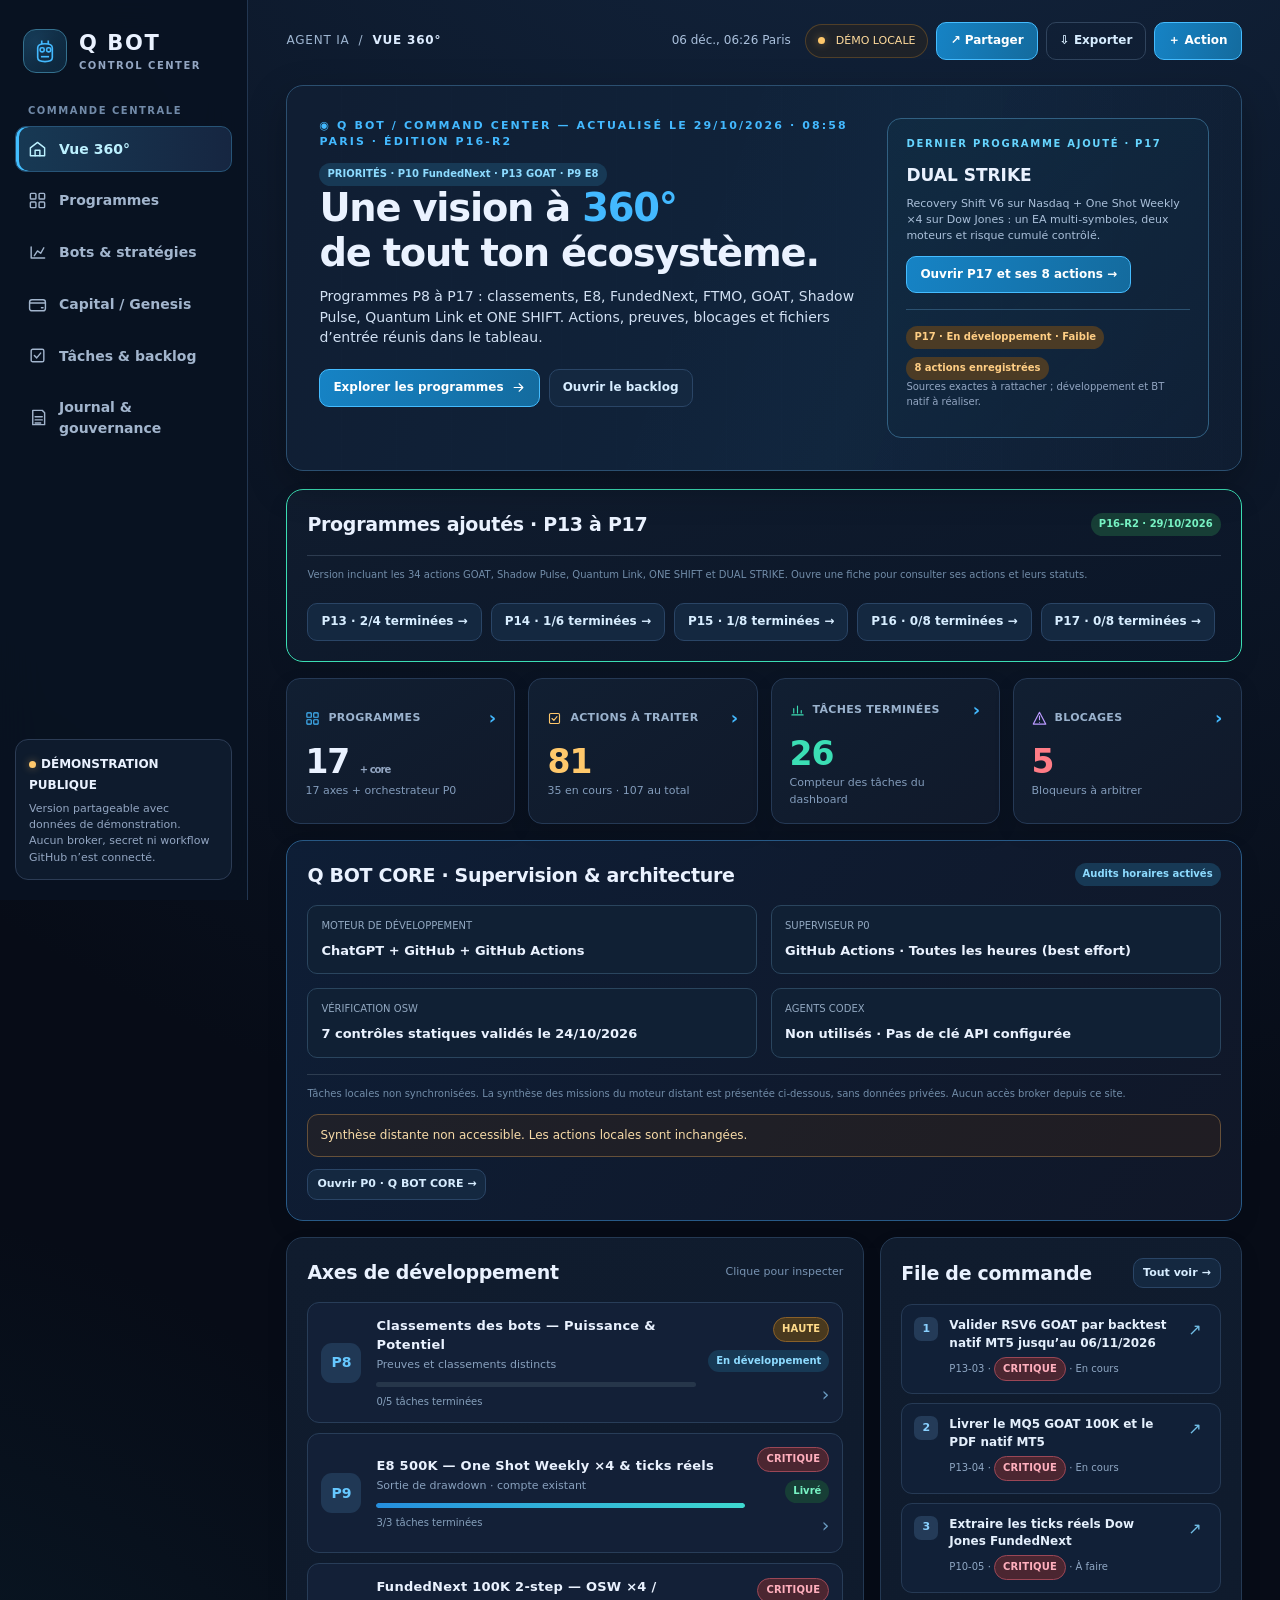
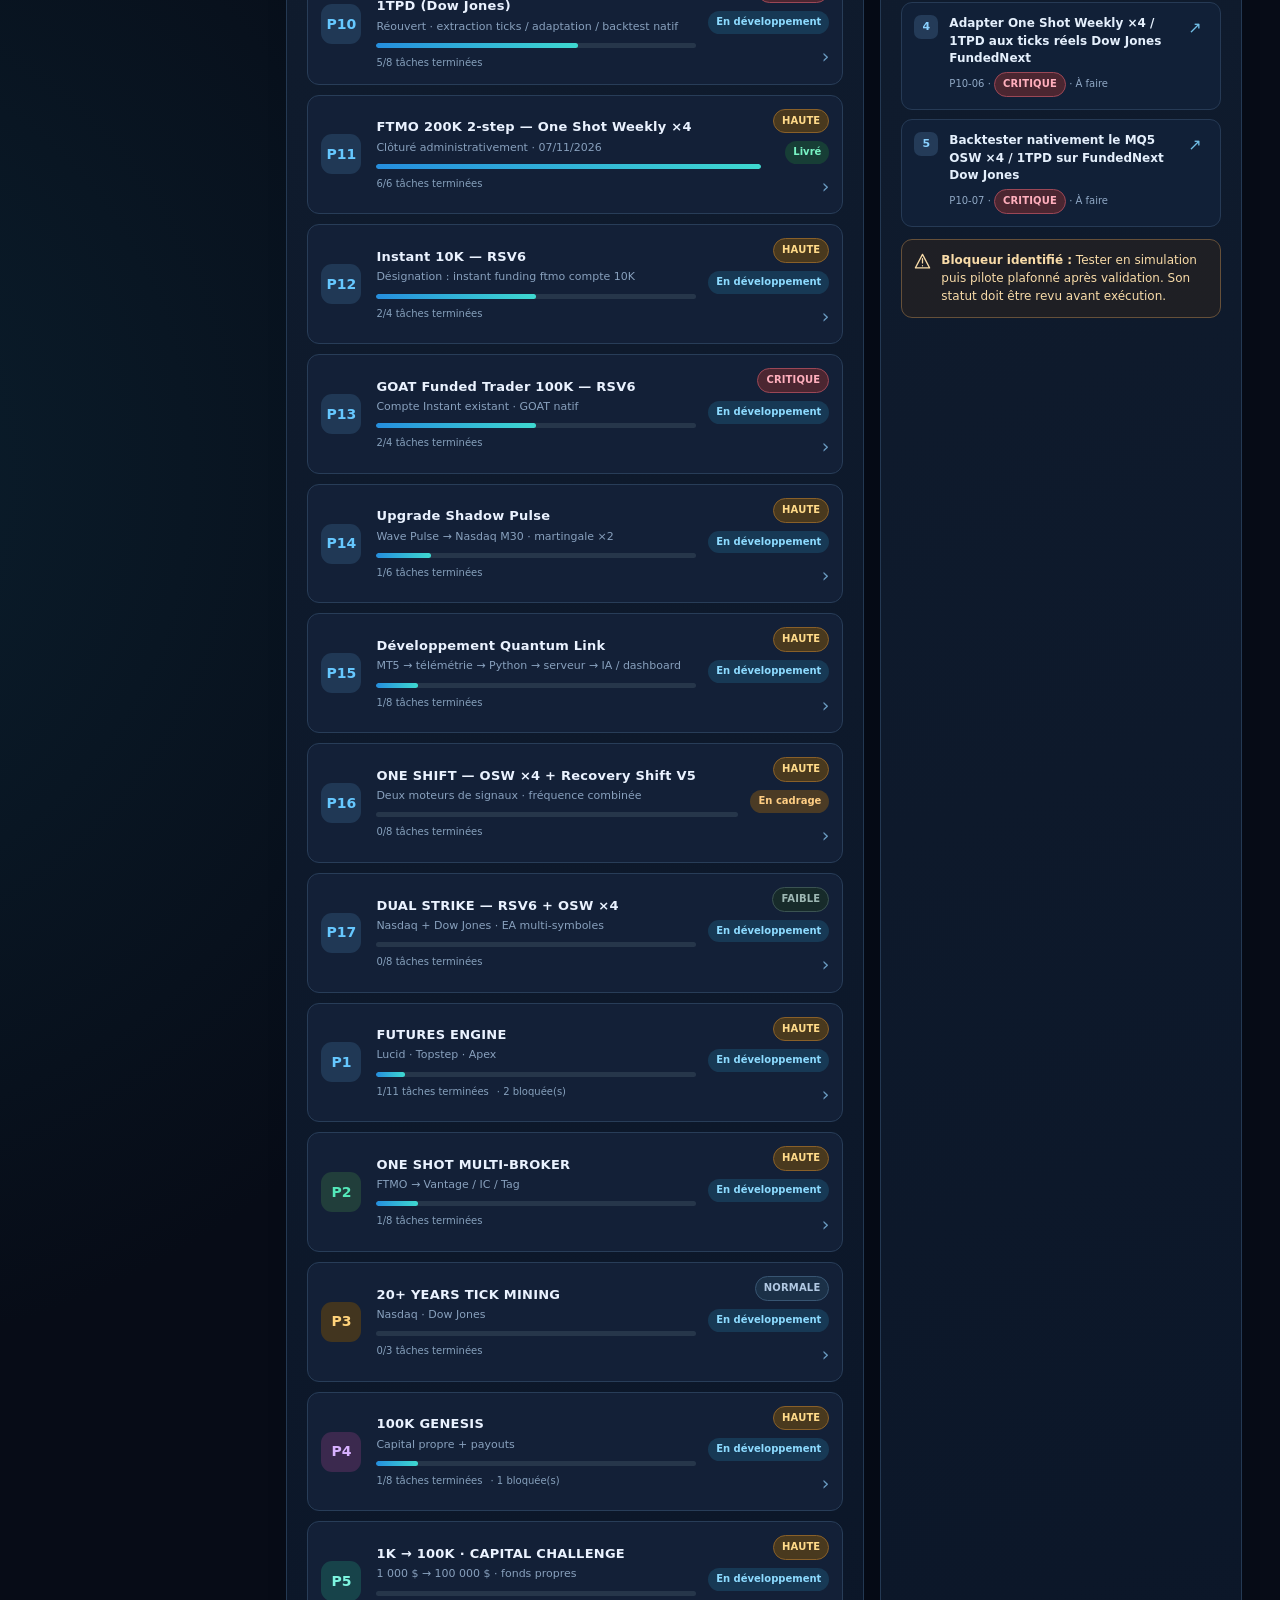
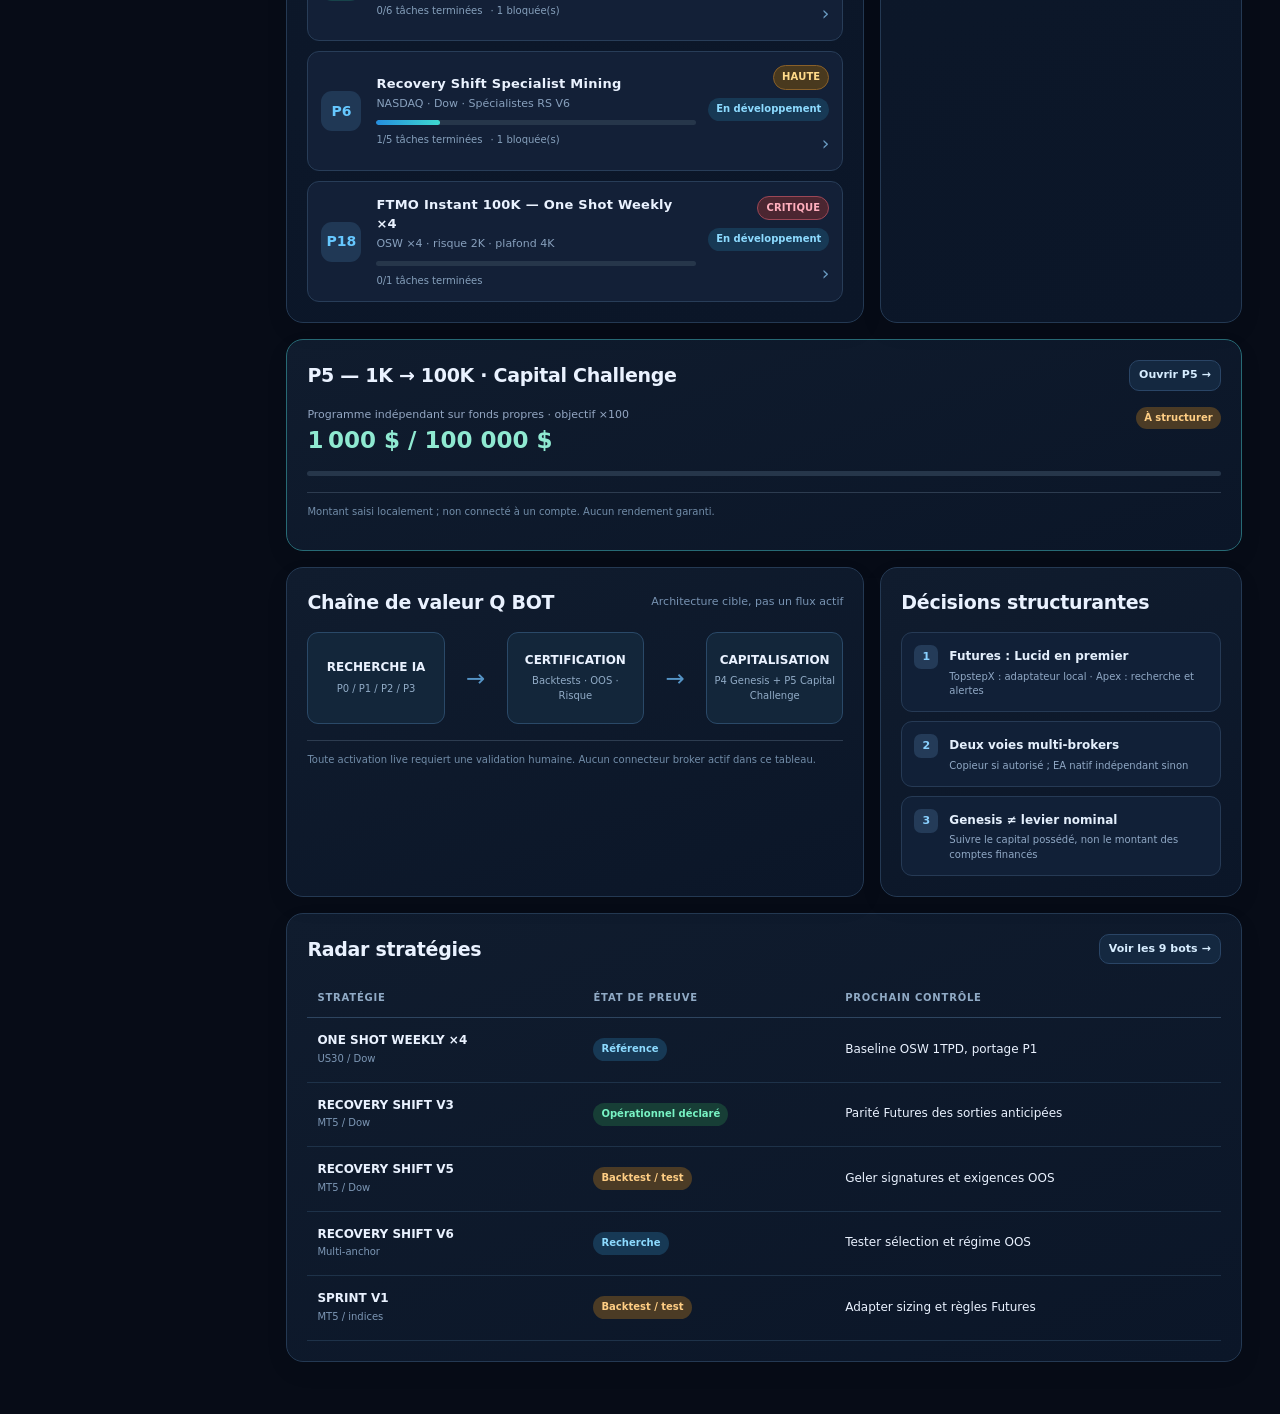
==== qbot-control-center/index.html @ 91c5a3f4 "Q BOT P13: close 01/02, set native GOAT backtest through 2026-11-06, mark delivery in progress" ====
<!doctype html>
<html lang="fr">
<head>
<meta charset="utf-8">
<meta name="viewport" content="width=device-width,initial-scale=1,viewport-fit=cover">
<meta name="color-scheme" content="dark">
<meta name="theme-color" content="#070d1a">
<title>Q BOT — Control Center | P0–P6 / P8–P17</title>
<meta name="description" content="Q BOT Control Center — dashboard de pilotage des programmes de recherche en trading algorithmique. Version partageable de démonstration.">
<meta name="robots" content="noindex, nofollow">
<link rel="manifest" href="./manifest.webmanifest">
<link rel="icon" type="image/png" sizes="192x192" href="./icon-192.png">
<link rel="apple-touch-icon" href="./icon-192.png">
<style>
:root{--bg:#070c17;--bg2:#0b1323;--panel:#0e182a;--panel2:#111e33;--border:#23344e;--text:#eaf2ff;--muted:#93a6c2;--blue:#43b9ff;--teal:#3bdeb4;--gold:#ffc86b;--purple:#ba9aff;--red:#ff7c86;--radius:17px;--shadow:0 14px 38px #0004}
*{box-sizing:border-box}html{scroll-behavior:smooth}body{margin:0;color:var(--text);font-family:Inter,ui-sans-serif,system-ui,-apple-system,Segoe UI,Roboto,Arial,sans-serif;background:radial-gradient(circle at 70% -10%,#142843 0%,transparent 32%),radial-gradient(circle at -20% 45%,#0b202f 0%,transparent 30%),var(--bg);font-size:14px;line-height:1.48;min-height:100vh}
button,input,select,textarea{font:inherit}button{cursor:pointer}button:disabled{opacity:.5;cursor:not-allowed}a{color:#87d5ff;text-decoration:none}a:hover{text-decoration:underline}input,select,textarea{outline:none;max-width:100%}input:focus,select:focus,textarea:focus,button:focus-visible{outline:2px solid var(--blue);outline-offset:2px}
.shell{display:flex;min-height:100vh}.sidebar{width:248px;position:sticky;top:0;height:100vh;flex-shrink:0;background:#091322ee;border-right:1px solid #223651;padding:24px 15px 20px;display:flex;flex-direction:column;gap:26px;z-index:30;backdrop-filter:blur(20px)}.brand{display:flex;gap:12px;align-items:center;padding:4px 8px}.brandmark{width:44px;height:44px;border:1px solid #34718f;background:radial-gradient(circle at 30% 30%,#173a55,#0b1c2e);border-radius:13px;display:grid;place-items:center;color:var(--blue);box-shadow:inset 0 0 18px #229fe51b}.brandmark svg{width:26px;height:26px}.brandtitle{font-weight:900;font-size:21px;letter-spacing:1.6px}.brandsub{color:var(--muted);font-size:10px;letter-spacing:1.5px;font-weight:750}.sidecaption{font-size:10px;font-weight:800;letter-spacing:1.5px;color:#728ba9;margin:0 13px 7px}.side-nav{display:grid;gap:5px}.navitem{width:100%;display:flex;align-items:center;gap:12px;background:transparent;border:1px solid transparent;color:#a2b5cd;text-align:left;padding:12px;border-radius:11px;font-weight:650}.navitem:hover{background:#162640;color:#e1f3ff}.navitem.active{background:linear-gradient(90deg,#173954,#162641);color:#bcf1ff;border-color:#275477;box-shadow:inset 3px 0 0 #42beff}.navitem svg{width:19px;height:19px;stroke-width:1.8;flex-shrink:0}.side-bottom{margin-top:auto;border:1px solid #2c3c55;background:#0e1b2d;padding:13px;border-radius:13px}.side-bottom strong{font-size:12px}.side-bottom p{color:var(--muted);font-size:11px;margin:6px 0 0}.live-dot{width:7px;height:7px;display:inline-block;border-radius:50%;background:var(--gold);box-shadow:0 0 9px #ffc86b70;margin-right:5px}
.main{min-width:0;flex:1;max-width:1820px;margin:auto;padding:22px clamp(18px,3vw,48px) 52px}.topbar{display:flex;justify-content:space-between;align-items:center;gap:14px;margin-bottom:25px}.breadcrumb{display:flex;align-items:center;gap:9px;color:#9eb5d0;font-size:12px;letter-spacing:.8px;text-transform:uppercase}.breadcrumb strong{color:#ddecff}.header-actions{display:flex;align-items:center;gap:8px;flex-wrap:wrap;justify-content:flex-end}.statusbar{font-size:11px;color:#ffdb9c;display:flex;gap:6px;align-items:center;padding:8px 12px;background:#3427196b;border:1px solid #7d5a2888;border-radius:999px}.clock{font-variant-numeric:tabular-nums;color:#aac0dc;font-size:12px;margin-right:6px}.btn{border:1px solid #2a4566;background:#142840;color:#d7edff;border-radius:10px;padding:9px 13px;display:inline-flex;align-items:center;justify-content:center;gap:7px;font-weight:750;font-size:12px;transition:background .2s,border .2s}.btn:hover{background:#203957;border-color:#4389ba}.btn.primary{background:linear-gradient(105deg,#1683c5,#146b9e);color:white;border-color:#45bcff}.btn.primary:hover{filter:brightness(1.14)}.btn.ghost{background:transparent;border-color:#30445d}.btn.danger{color:#ffc5ca;border-color:#743947;background:#43212a}.btn.sm{padding:6px 9px;font-size:11px}.btn svg{width:15px;height:15px}.iconbutton{width:37px;height:37px;border:1px solid #314660;background:#15263d;color:#c6e9ff;border-radius:10px;display:grid;place-items:center}.iconbutton svg{width:18px;height:18px}
h1,h2,h3,h4,p{margin-top:0}h1{font-size:clamp(25px,3vw,39px);line-height:1.17;letter-spacing:-1.2px;margin:0 0 10px}h2{font-size:19px;margin-bottom:16px;letter-spacing:-.3px}h3{font-size:15px;margin-bottom:7px}p{color:#aac0da}.eyebrow{font-size:11px;font-weight:850;letter-spacing:2.1px;color:var(--blue);margin-bottom:12px;text-transform:uppercase}.headline-sub{color:#b4c6dd;font-size:14px;max-width:750px}.muted{color:var(--muted)}.small{font-size:11px}.tiny{font-size:10px}.accent{color:var(--blue)}.success{color:var(--teal)}.warning{color:var(--gold)}.dangertext{color:var(--red)}.purple{color:var(--purple)}.mono{font-family:ui-monospace,SFMono-Regular,Menlo,monospace;font-variant-numeric:tabular-nums}
.hero{position:relative;overflow:hidden;border:1px solid #2b4f70;border-radius:var(--radius);background:linear-gradient(110deg,#101e33 5%,#10243c 62%,#0c182a 100%);padding:clamp(20px,3vw,32px);display:grid;grid-template-columns:1.45fr .85fr;gap:20px;box-shadow:var(--shadow);margin-bottom:18px}.hero:after{content:"";position:absolute;inset:0;pointer-events:none;background:linear-gradient(110deg,transparent 40%,#60baff08),repeating-linear-gradient(90deg,transparent 0,transparent 54px,#5589b705 55px)}.hero>*{position:relative;z-index:1}.hero h1 em{font-style:normal;color:var(--blue)}.hero .mainphrase{max-width:550px;color:#d1e0f3}.hero-actions{display:flex;gap:9px;flex-wrap:wrap;margin-top:21px}.hero-right{border:1px solid #316082;background:linear-gradient(140deg,#102d44aa,#10223999);border-radius:14px;padding:18px;display:flex;flex-direction:column;justify-content:space-between}.hero-right .mission-label{font-size:10px;font-weight:850;color:#66d5ff;letter-spacing:1.7px}.hero-right h3{font-size:17px;margin:11px 0 8px}.mission-meta{display:flex;gap:8px;flex-wrap:wrap}.hr-line{height:1px;background:#2b5170;margin:16px 0}
.kpi-grid{display:grid;grid-template-columns:repeat(4,minmax(0,1fr));gap:13px;margin-bottom:16px}.kpi{border:1px solid #253955;background:linear-gradient(145deg,#111f32,#10192a);border-radius:14px;padding:18px 18px 15px;min-height:129px;box-shadow:0 8px 20px #0002}.kpi .k-label{display:flex;gap:8px;align-items:center;color:#9ab2cd;font-size:11px;letter-spacing:.3px;font-weight:700}.kpi .k-value{font-size:33px;font-weight:850;letter-spacing:-1px;line-height:1.32;margin:8px 0 0}.kpi .k-detail{font-size:11px;color:#839cbb}.kpi .kicon{width:15px;height:15px;color:var(--blue)}.kpi:nth-child(2) .kicon{color:var(--gold)}.kpi:nth-child(3) .kicon{color:var(--teal)}.kpi:nth-child(4) .kicon{color:var(--purple)}
/* KPI cards are actual navigation controls, not decorative statistics */
button.kpi-link{display:block;width:100%;text-align:left;color:inherit;font:inherit;appearance:none;-webkit-appearance:none;cursor:pointer;transition:transform .15s ease,border-color .15s ease,box-shadow .15s ease}
button.kpi-link:hover{transform:translateY(-2px);border-color:#54a0e5;box-shadow:0 10px 26px #0005}
button.kpi-link:active{transform:translateY(0)}
button.kpi-link:focus-visible{outline:3px solid var(--blue);outline-offset:3px}
button.kpi-link .k-label::after{content:"›";margin-left:auto;font-size:18px;color:var(--blue);font-weight:700}
.dashboard-grid{display:grid;grid-template-columns:minmax(0,1.6fr) minmax(280px,1fr);gap:16px;margin:16px 0}.panel{background:linear-gradient(160deg,#101c2e,#0b1628);border:1px solid #243953;border-radius:var(--radius);padding:20px;min-width:0;box-shadow:0 9px 23px #0001}.panel-header{display:flex;gap:12px;justify-content:space-between;align-items:center;margin-bottom:16px}.panel-header h2{margin:0}.panel-header .sub{font-size:11px;color:#7893b2}.prog-list{display:grid;gap:10px}.program-row{border:1px solid #283d58;border-radius:12px;padding:13px;background:#132037;display:grid;grid-template-columns:43px minmax(0,1fr) auto;gap:12px;align-items:center;text-align:left;color:inherit;width:100%}.program-row:hover,.program-row.selected{border-color:#4290b9;background:#152944}.program-icon{display:grid;place-items:center;border-radius:11px;height:40px;width:40px;background:#203855;color:#66c8ff;font-weight:850}.program-icon.p2{background:#213e3b;color:#54e8b9}.program-icon.p3{background:#42351f;color:#ffd37b}.program-icon.p4{background:#3b294e;color:#d8b2ff}
.program-icon.p5{background:#17434a;color:#7ef5e0}
.p5-header{display:flex;justify-content:space-between;align-items:flex-start;gap:12px;flex-wrap:wrap}
.p5-target{font-size:clamp(20px,5vw,33px);color:#9fece9;font-weight:900;letter-spacing:-.5px}
.p5-progress{height:11px;border-radius:25px;background:#24364b;overflow:hidden;margin:12px 0 7px}
.p5-progress>i{display:block;height:100%;border-radius:25px;background:linear-gradient(90deg,#248feb,#44dcb3)}
.p5-milestones{display:grid;grid-template-columns:repeat(7,minmax(0,1fr));gap:5px;margin-top:15px}
.p5-milestone{padding:10px 3px;text-align:center;border:1px solid #2a4058;border-radius:9px;background:#14253a;color:#8da8c2;font-size:10px;font-weight:800}
.p5-milestone.hit{background:#154239;border-color:#2b977c;color:#8cf7ce}
.p5-milestone.next{border-color:#ffd17f;color:#ffd17f}
.p5-inputs{display:grid;grid-template-columns:repeat(3,minmax(0,1fr));gap:9px;margin-top:16px}
.p5-inputs .formfield{margin:0}
.p5-inputs input{width:100%}
.p5-stats{display:grid;grid-template-columns:repeat(3,minmax(0,1fr));gap:10px;margin-top:14px}
.p5-stats .tile{background:#0e1b2e;border:1px solid #2a4058;padding:12px;border-radius:10px}
.p5-stats .tile b{display:block;font-size:18px;margin-top:6px;color:#eaf7ff}
.p5-disclaimer{background:#30251e;border:1px solid #7b5d38;color:#f3d5a9;padding:12px;border-radius:10px;font-size:11px;margin-top:15px}
@media(max-width:740px){.p5-inputs,.p5-stats{grid-template-columns:repeat(2,minmax(0,1fr))}.p5-milestones{grid-template-columns:repeat(4,minmax(0,1fr))}}
@media(max-width:400px){.p5-inputs{grid-template-columns:1fr 1fr}.p5-stats{grid-template-columns:1fr 1fr}}
.prog-title{font-weight:850;font-size:13px;letter-spacing:.25px}.prog-desc{color:#88a0bd;font-size:11px;margin-top:3px}.prog-footer{display:flex;gap:8px;align-items:center;flex-wrap:wrap;margin-top:8px}.taskmeter{height:5px;background:#26364a;border-radius:999px;overflow:hidden;width:100%;margin-top:8px}.taskmeter span{display:block;background:linear-gradient(90deg,#258ede,#3ed9d0);height:100%;border-radius:999px;min-width:0}.taskmeter-info{font-size:10px;color:#86a0bc}.program-right{text-align:right;display:grid;justify-items:end;gap:8px}.program-right .arrow{font-size:19px;color:#6a9bc1}.pill{border-radius:999px;font-size:10px;font-weight:800;padding:4px 8px;background:#203249;color:#bed3ec;white-space:nowrap;display:inline-block}.pill.doing{background:#173955;color:#8ddbff}.pill.done{background:#173e36;color:#78f3c4}.pill.blocked{background:#4d2830;color:#ffacb1}.pill.todo{background:#4b3b25;color:#ffce84}.pill.purple{background:#37294f;color:#d3b6ff}
.action-list{display:grid;gap:9px}.action{display:flex;gap:11px;align-items:flex-start;border:1px solid #263a55;border-radius:11px;padding:12px;background:#112037}.action .num{font-size:11px;font-weight:900;background:#243b58;color:#8ad1ff;width:24px;height:24px;border-radius:7px;flex-shrink:0;display:grid;place-items:center}.action-title{color:#e4effc;font-weight:750;font-size:12px}.action .meta{font-size:10px;color:#90a8c5;margin-top:4px}.action .open{margin-left:auto;border:0;background:none;color:#72bfe7;font-size:16px}.alertbox{border:1px solid #665039;background:#38271b66;border-radius:11px;padding:12px;color:#f8dba8;font-size:12px;display:flex;gap:10px;align-items:flex-start}.alertbox svg{width:17px;height:17px;flex-shrink:0;margin-top:1px}.alertbox p{margin:0;color:#f8dba8}.flow-map{display:grid;grid-template-columns:1fr 48px 1fr 48px 1fr;gap:7px;align-items:center;margin:8px 0}.flowbox{text-align:center;border:1px solid #2a4968;border-radius:11px;padding:16px 7px;min-height:92px;background:#13263a;display:flex;flex-direction:column;justify-content:center;gap:5px}.flowbox b{font-size:12px}.flowbox span{font-size:10px;color:#91abc6}.flowarrow{text-align:center;font-size:23px;color:#5594c6}.source{padding-top:12px;margin-top:16px;border-top:1px solid #2d3c50;color:#728da9;font-size:10px}
.section-head{display:flex;justify-content:space-between;align-items:end;gap:20px;margin-bottom:20px}.section-head h1{margin-bottom:7px}.program-grid{display:grid;grid-template-columns:repeat(2,minmax(0,1fr));gap:15px}.project-card{padding:20px;border:1px solid #2b3e59;border-radius:15px;background:linear-gradient(160deg,#142238,#101b2e);text-align:left;color:inherit;min-width:0}.project-card:hover{border-color:#479bce;background:#162c46}.project-top{display:flex;justify-content:space-between;align-items:center;gap:7px;margin-bottom:15px}.project-card h2{font-size:19px;margin-bottom:6px}.project-card p{font-size:12px;margin-bottom:14px;min-height:34px}.project-card .bottomline{display:flex;justify-content:space-between;gap:8px;color:#97afca;font-size:11px;margin-top:10px}.project-detail{margin-top:17px;border:1px solid #2c5472;background:#10253a;border-radius:15px;padding:20px}.detail-head{display:flex;justify-content:space-between;align-items:start;gap:10px;margin-bottom:14px}.detail-grid{display:grid;grid-template-columns:1fr 1fr;gap:14px}.detail-grid .field{border:1px solid #2a455e;background:#102034;padding:13px;border-radius:10px}.detail-grid .field label{display:block;color:#92a8c1;font-size:10px;margin-bottom:6px}.detail-grid .field strong{font-size:13px}.tags{display:flex;gap:5px;flex-wrap:wrap}.tag{font-size:10px;color:#b3cee8;background:#1b3047;border:1px solid #304864;padding:4px 7px;border-radius:6px}
.priority-tag{display:inline-flex;align-items:center;white-space:nowrap;max-width:100%;border-radius:999px;border:1px solid #385572;font-weight:800;font-size:10px;letter-spacing:.15px;padding:4px 8px;color:#9dbbda;background:#1b3047}
.priority-tag.haute{border-color:#896029;background:#49391e;color:#ffda89}
.priority-tag.critique{border-color:#9b4756;background:#4b2631;color:#ffafbd}
.priority-tag.faible{border-color:#3b5352;background:#172b2a;color:#9eb8b4}.priority-tag.normale{border-color:#385572;background:#1b3047;color:#b2c9e3}.sep{height:1px;background:#2d4058;margin:15px 0}
.tablewrap{overflow-x:auto}.tbl{width:100%;border-collapse:collapse;min-width:620px;font-size:12px}.tbl th{text-align:left;font-size:10px;text-transform:uppercase;letter-spacing:.8px;color:#90aac5;border-bottom:1px solid #2e4560;padding:11px 10px}.tbl td{padding:14px 10px;border-bottom:1px solid #1e3249;vertical-align:middle}.tbl tr:hover td{background:#14233a}.tbl td small{color:#7d97b5}.tabfilter{display:flex;gap:7px;flex-wrap:wrap;margin-bottom:13px}.filter{border:1px solid #2a4761;border-radius:100px;background:transparent;color:#adc1db;padding:7px 12px;font-size:11px;font-weight:750}.filter.active{background:#1a5474;color:#e1f6ff;border-color:#58bde7}.subgrid{display:grid;grid-template-columns:repeat(2,minmax(0,1fr));gap:15px}.account-list{display:grid;gap:8px}.account-line{display:flex;align-items:center;justify-content:space-between;gap:9px;padding:12px;border:1px solid #2a415b;background:#111e32;border-radius:11px}.account-line b{display:block;font-size:12px}.account-line small{display:block;color:#83a1bf;font-size:10px;margin-top:3px}.capital-bars{display:grid;gap:15px}.alloc-row{display:grid;grid-template-columns:1fr 95px 100px;gap:10px;align-items:center}.alloc-row label{font-size:12px}.alloc-row input,.fieldinput{width:100%;border-radius:9px;border:1px solid #38506b;background:#0c1b2e;color:#e7f2ff;padding:10px}.alloc-bar{height:8px;background:#223954;border-radius:100px;overflow:hidden}.alloc-bar i{display:block;height:100%;background:var(--blue);border-radius:100px}.alloc-row:nth-child(2) .alloc-bar i{background:var(--teal)}.alloc-row:nth-child(3) .alloc-bar i{background:var(--gold)}.alloc-row:nth-child(4) .alloc-bar i{background:var(--purple)}.sim-result{display:grid;grid-template-columns:repeat(2,1fr);gap:10px;margin-top:16px}.sim-result .tile{background:#14243b;border:1px solid #2c4662;padding:13px;border-radius:11px}.sim-result b{display:block;font-size:20px;font-variant-numeric:tabular-nums;margin-top:6px}.errline{color:var(--red);font-size:11px;margin-top:8px}.task-toolbar{display:flex;gap:9px;justify-content:space-between;flex-wrap:wrap;margin-bottom:14px}.task-list{display:grid;gap:9px}.task-item{padding:13px;background:#132237;border:1px solid #2c4160;border-radius:11px;display:grid;grid-template-columns:minmax(0,1fr) auto;gap:12px}.task-item b{font-size:13px}.task-item p{font-size:11px;color:#8fa8c6;margin:5px 0 9px}.task-item .labels{display:flex;gap:6px;flex-wrap:wrap;align-items:center}.task-item .actions{display:flex;gap:6px;align-items:center}.task-item .actions button{border:1px solid #355473;border-radius:8px;background:#172b44;color:#c8e1fa;font-size:12px;padding:7px 9px}.task-item .actions button:hover{background:#245075}.notes{display:grid;gap:9px}.note{border:1px solid #2a405b;border-radius:10px;background:#111e32;padding:12px}.note b{font-size:11px;color:#a9cbea}.note p{font-size:12px;margin:5px 0 0;color:#c6d9ec;white-space:pre-wrap}.log{list-style:none;margin:0;padding:0}.log li{padding:12px 0;border-bottom:1px solid #263b55;display:flex;gap:10px}.log .time{font-size:10px;color:#7d9bb6;white-space:nowrap;min-width:100px}.log .info{font-size:12px;color:#c1d4e9}
.modal{position:fixed;inset:0;z-index:90;background:#010713d9;display:none;align-items:center;justify-content:center;padding:18px;backdrop-filter:blur(7px)}.modal.show{display:flex}.modal-box{width:min(560px,100%);max-height:calc(100vh - 36px);overflow:auto;border-radius:19px;background:#102037;border:1px solid #38618c;box-shadow:0 25px 70px #000b;padding:22px}.modalheader{display:flex;justify-content:space-between;align-items:center;margin-bottom:16px}.modalheader h2{margin:0}.formgrid{display:grid;gap:12px}.formfield{display:grid;gap:5px}.formfield label{font-size:11px;color:#a5bed8;font-weight:650}.formfield input,.formfield select,.formfield textarea{border:1px solid #38526d;background:#0b1a2c;color:#eaf4ff;border-radius:10px;padding:11px;width:100%;resize:vertical}.formbuttons{display:flex;gap:8px;justify-content:flex-end;margin-top:18px}.mobilebtn{display:none}.bottom-nav{display:none}.empty{text-align:center;border:1px dashed #3d5a76;padding:26px;border-radius:12px;color:#8da7c5}.toast{position:fixed;bottom:30px;right:25px;padding:11px 16px;background:#154734;color:#adfbe1;border:1px solid #2a9276;border-radius:11px;box-shadow:var(--shadow);z-index:110;display:none;font-size:12px}.toast.show{display:block}
@media(max-width:1100px){.sidebar{width:210px}.main{padding:20px}.dashboard-grid{grid-template-columns:1fr}.flow-map{grid-template-columns:1fr 28px 1fr 28px 1fr}.kpi-grid{grid-template-columns:repeat(2,minmax(0,1fr))}.hero{grid-template-columns:1fr}}
@media(max-width:740px){.sidebar{position:fixed;left:-270px;top:0;width:250px;transition:left .2s;box-shadow:30px 0 50px #0008}.sidebar.open{left:0}.sidebar-backdrop{display:none;position:fixed;inset:0;z-index:25;background:#0009}.sidebar-backdrop.show{display:block}.main{padding:14px 14px 104px}.mobilebtn{display:grid}.clock{display:none}.topbar{margin-bottom:16px}.topbar .btn.ghost{display:none}.statusbar{font-size:10px;padding:6px 9px}.breadcrumb{font-size:10px}.hero{padding:20px;gap:18px}.hero-right{padding:14px}.headline-sub{font-size:12px}.hero-actions{margin-top:16px}.hero h1{font-size:28px}.kpi-grid{gap:9px}.kpi{padding:13px;min-height:109px}.kpi .k-value{font-size:28px}.kpi .k-label{font-size:10px}.kpi .k-detail{font-size:10px}.panel{padding:15px}.panel-header h2{font-size:16px}.program-grid,.subgrid,.detail-grid{grid-template-columns:1fr}.project-card p{min-height:0}.flow-map{grid-template-columns:1fr;gap:6px}.flowarrow{transform:rotate(90deg);height:25px;line-height:20px}.flowbox{min-height:65px}.program-row{grid-template-columns:36px minmax(0,1fr) auto;gap:8px;padding:10px}.program-icon{width:36px;height:36px}.prog-title{font-size:12px}.prog-desc{font-size:10px}.program-right .pill{font-size:9px}.program-right .arrow{display:none}.alloc-row{grid-template-columns:1fr 65px 70px}.alloc-row label{font-size:11px}.section-head{align-items:start}.section-head h1{font-size:28px}.bottom-nav{position:fixed;bottom:0;left:0;right:0;z-index:20;display:flex;justify-content:space-around;align-items:center;background:#0b182cf5;border-top:1px solid #2d4c6d;padding:10px 6px max(10px,env(safe-area-inset-bottom));backdrop-filter:blur(15px)}.bottom-nav button{border:0;background:transparent;color:#8eaccb;display:grid;justify-items:center;gap:2px;font-size:10px;min-width:58px;font-weight:750;padding:3px}.bottom-nav button.active{color:#61c7ff}.bottom-nav svg{width:20px;height:20px}.task-item{grid-template-columns:1fr}.task-item .actions{justify-content:flex-end}.toast{bottom:90px;right:13px;left:13px;text-align:center}.header-actions{gap:6px}}
@media print{.sidebar,.bottom-nav,.topbar .header-actions,.hero-actions,.btn,.task-item .actions{display:none!important}.main{padding:0;max-width:none}.panel,.kpi,.hero{box-shadow:none;break-inside:avoid}.shell{display:block}.hero{grid-template-columns:1fr 1fr}}
@media(max-width:740px){#share-app-btn{padding:8px 11px}.topbar .clock{display:none}.topbar .header-actions{gap:5px}}
.main{margin:0 auto}
</style>
</head>
<body>
<div class="shell">
<aside id="sidebar" class="sidebar">
  <div class="brand"><div class="brandmark"><svg viewBox="0 0 32 32" fill="none" stroke="currentColor" stroke-width="2"><path d="M12 3v5m8-5v5M7 12v12c0 3 3 5 9 5s9-2 9-5V12c0-3-3-5-9-5s-9 2-9 5Z"/><rect x="10" y="12" width="5" height="5" rx="2"/><rect x="18" y="12" width="5" height="5" rx="2"/><path d="M11 23h10"/></svg></div><div><div class="brandtitle">Q BOT</div><div class="brandsub">CONTROL CENTER</div></div></div>
  <div><div class="sidecaption">COMMANDE CENTRALE</div><nav class="side-nav" id="side-nav"></nav></div>
  <div class="side-bottom"><strong><span class="live-dot"></span>DÉMONSTRATION PUBLIQUE</strong><p>Version partageable avec données de démonstration. Aucun broker, secret ni workflow GitHub n’est connecté.</p></div>
</aside>
<div id="sidebar-backdrop" class="sidebar-backdrop"></div>
<main class="main">
<header class="topbar"><div style="display:flex;align-items:center;gap:10px"><button class="iconbutton mobilebtn" id="menu-toggle" aria-label="Ouvrir le menu">☰</button><div class="breadcrumb"><span>AGENT IA</span><span> / </span><strong id="breadcrumb-title">VUE 360°</strong></div></div><div class="header-actions"><span id="paris-clock" class="clock"></span><span class="statusbar"><span class="live-dot"></span>DÉMO LOCALE</span><button class="btn primary" id="share-app-btn" title="Partager le site ou le fichier">↗ Partager</button><button class="btn ghost" id="export-btn">⇩ Exporter</button><button class="btn primary" id="quick-add-btn">＋ Action</button></div></header>
<div id="view-root">
  <section class="panel" id="qbot-startup-fallback" style="margin-top:8px;border-color:#34718f;background:linear-gradient(135deg,#0e263f,#0d1728)">
    <div class="eyebrow" style="color:#74cdfa">Q BOT · CONTROL CENTER · P0–P6 / P8–P17</div>
    <h1 style="margin:12px 0;font-size:clamp(22px,5vw,32px);line-height:1.15">Centre de commande des programmes IA</h1>
    <p style="color:#a9c4e0">Quatorze programmes disponibles (P7 supprimé). Affichage de secours actif : le tableau interactif devrait remplacer automatiquement cette page au chargement.</p>
    <div style="display:grid;gap:10px;margin-top:20px">
      <div class="field"><strong>P0 — Q BOT CORE</strong><div class="muted small">Supervision GitHub et missions</div></div>
      <div class="field"><strong>P1 — FUTURES ENGINE</strong><div class="muted small">One Shot Weekly · Pine Script v6</div></div>
      <div class="field"><strong>P2 — ONE SHOT MULTI-BROKER</strong><div class="muted small">FTMO · Vantage · IC Markets · Tag Markets</div></div>
      <div class="field"><strong>P3 — 20+ YEARS TICK MINING</strong><div class="muted small">Acquisition et audit de données</div></div>
      <div class="field"><strong>P4 — 100K GENESIS</strong><div class="muted small">Capital, payouts et simulation</div></div>
      <div class="field"><strong>P5 — 1K TO 100K CAPITAL CHALLENGE</strong><div class="muted small">Études de risque et simulations</div></div>
      <div class="field" style="border:1px solid #2b748b;border-radius:12px;padding:14px;background:#123047">
        <strong style="color:#7fe9fa">P6 — RECOVERY SHIFT SPECIALIST MINING</strong>
        <div class="muted small" style="margin-top:5px">Minage Python de spécialistes · NASDAQ / Dow · validation OOS</div>
        <a href="https://github.com/giniusconcept/QuantLab-Mobile/pull/11" style="display:inline-block;margin-top:9px">Voir la PR #11 en attente d'intégration →</a>
      </div>
    </div>
    <div class="field"><strong>P8 — Classements des bots</strong></div>
    <div class="field"><strong>P9 — E8 500K · One Shot Weekly ×4</strong></div>
    <div class="field"><strong>P10 — FundedNext 100K · RSV6 sans 8H</strong></div>
    <div class="field"><strong>P11 — FTMO 200K · One Shot Weekly ×4</strong></div>
    <div class="field"><strong>P12 — Instant 10K · RSV6</strong></div>
    <div class="field"><strong>P13 — GOAT 100K · RSV6</strong></div>
    <div class="field"><strong>P14 — Upgrade Shadow Pulse · 6 actions</strong></div>
    <div class="field"><strong>P15 — Développement Quantum Link · 8 actions</strong></div>
    <div class="field"><strong>P16 — ONE SHIFT · OSW ×4 + RSV5 · 8 actions</strong></div>
    <p style="font-size:11px;color:#a4b6ca;margin-top:18px">Si ce résumé reste visible, le tableau JavaScript n'a pas démarré ; les programmes demeurent consultables ici. Aucun trading live depuis ce site.</p>
  </section>
</div>
</main>
</div>
<nav id="bottom-nav" class="bottom-nav" aria-label="Navigation mobile"></nav>
<div class="modal" id="modal" role="dialog" aria-modal="true"><div class="modal-box" id="modal-content"></div></div>
<div class="toast" id="toast" role="status"></div>
<input type="file" accept=".json,application/json" id="import-input" hidden>
<script>
'use strict';
const STORAGE_KEY='qbot.control-center.demo.v1';
const ICONS={home:'<path d="m3 10 9-7 9 7v10H3z"/><path d="M9 20v-7h6v7"/>',programs:'<rect x="3" y="3" width="7" height="7" rx="1"/><rect x="14" y="3" width="7" height="7" rx="1"/><rect x="3" y="14" width="7" height="7" rx="1"/><rect x="14" y="14" width="7" height="7" rx="1"/>',strategies:'<path d="M4 19V5m0 14h17M8 16l4-6 4 3 4-7"/>',capital:'<rect x="2" y="6" width="20" height="14" rx="3"/><path d="M2 10h20m-5 6h2"/>',tasks:'<rect x="4" y="4" width="16" height="16" rx="2"/><path d="m8 12 3 3 5-6"/>',journal:'<path d="M6 3h12l3 3v15H6zM9 11h9M9 15h9M9 19h7"/>',alert:'<path d="M12 2 2 21h20L12 2ZM12 8v6m0 4h.01"/>',up:'<path d="M7 17 17 7M8 7h9v9"/>',gear:'<circle cx="12" cy="12" r="3"/><path d="m4 11-2 1 2 1 1 3-1 2 3 3 2-1 3 1 3-1 2 1 3-3-1-2 1-3 2-1-2-1-1-3 1-2-3-3-2 1-3-1-3 1-2-1-3 3 1 2z"/>',arrow:'<path d="M5 12h14m-6-6 6 6-6 6"/>',chart:'<path d="M3 19h18M6 16V9m6 7V5m6 11v-4"/>'};
function icon(name,cls=''){return `<svg class="${cls}" viewBox="0 0 24 24" fill="none" stroke="currentColor" stroke-width="1.8" stroke-linecap="round" stroke-linejoin="round" aria-hidden="true">${ICONS[name]||ICONS.programs}</svg>`}
const ACCOUNT_PROGRAMS=[{"id":"P8","name":"Classements des bots — Puissance & Potentiel","short":"Preuves et classements distincts","desc":"Réconcilier les sources, qualifier les nouvelles preuves et mettre à jour les classements Puissance et Potentiel selon leurs critères existants.","status":"en_cours","owner":"Q BOT Classements","priority":"HAUTE","next":"Qualifier les nouvelles preuves par bot, version, broker, période et risque avant de modifier les classements.","risk":"Critères et preuves à vérifier ; aucun score ni rang inventé.","stack":["Puissance","Potentiel","Preuves traçables"],"automation":{"title":"Q BOT — Classements P8","enabled":true,"cadence":"Quotidien · Europe/Paris","start":"2026-10-29","mode":"Mise à jour sur preuves vérifiées"},"deliverables":["Classement Puissance sourcé","Classement Potentiel sourcé"]},{"id":"P9","name":"E8 500K — One Shot Weekly ×4 & ticks réels","short":"Sortie de drawdown · compte existant","desc":"Adapter One Shot Weekly ×4/1TPD pour la récupération E8 par paliers de 1K et trois budgets d’essai de 1K ; validation sur données natives par instrument.","status":"en_cours","owner":"Q BOT Recovery","priority":"CRITIQUE","next":"P9-04 — Adapter et tester OSW ×4/1TPD pour la récupération E8.","risk":"Date finale réelle du CSV : 20/03/2026, malgré le nom indiquant octobre ; serveur/fuseau et couverture à vérifier avant BT","stack":["E8 500K","OSW ×4 / 1TPD","Ticks NSDQ+ reçus","MQ5 + PDF MT5"],"automation":{"title":"Q BOT — P9 E8 & P13 GOAT","enabled":true,"cadence":"Reprise quotidienne partagée P9/P13 · Europe/Paris","start":"2026-10-29","mode":"Arrêt à la livraison du .mq5 + PDF de BT natif MT5 ; branchement par l’utilisateur"},"deliverables":["Source .mq5 versionnée","Rapport PDF du backtest natif MT5 réellement exécuté"]},{"id":"P10","name":"FundedNext 100K 2-step — OSW ×4 / 1TPD (Dow Jones)","short":"Réouvert · extraction ticks / adaptation / backtest natif","desc":"Nouveau chantier P10 à la demande de l’utilisateur le 07/11/2026 : extraire les ticks réels Dow Jones du serveur FundedNext, adapter One Shot Weekly ×4 / 1TPD à ces ticks puis réaliser un backtest natif MT5 sur le MQ5 exact. L’ancien chantier RS V6 sans ancre 8H reste clos et historisé.","status":"en_cours","owner":"Q BOT One Shot","priority":"CRITIQUE","next":"P10-05 — Extraire les ticks réels Dow Jones FundedNext et documenter la période, le symbole, la qualité et le serveur.","risk":"Extraction de ticks FundedNext non encore vérifiée ; aucun nouveau BT natif MT5 Model=4 validé. Aucune simulation proxy en remplacement.","stack":["FundedNext 100K 2-step","Dow Jones / US30","OSW ×4 / 1TPD","Ticks réels broker","MT5 Model=4"],"automation":{"title":"Q BOT P10 — FN 100K RSV6 sans 8H","enabled":false,"cadence":"Quotidien le matin · Europe/Paris","start":"2026-10-29","mode":"Arrêt à la livraison du .mq5 + PDF de BT natif MT5 ; branchement par l’utilisateur"},"deliverables":["Export/audit des ticks réels Dow Jones FundedNext","MQ5 OSW ×4 / 1TPD adapté et versionné","Rapport natif MT5 HTML/PDF, logs, CSV d’audit et SHA-256"]},{"id":"P11","name":"FTMO 200K 2-step — One Shot Weekly ×4","short":"Clôturé administrativement · 07/11/2026","desc":"Programme P11 FTMO 200K 2-step — One Shot Weekly ×4 clôturé administrativement à la demande de l’utilisateur le 07/11/2026. Travaux interrompus, sans certification d’un nouveau backtest natif MT5 ni validation des correctifs non intégrés. PR #144, #151 et #155 fermées sans fusion.","status":"done","owner":"Q BOT One Shot","priority":"HAUTE","next":"Aucune tâche Q BOT restante : clôture administrative à la demande de l’utilisateur.","risk":"Clôture administrative uniquement : aucune certification MT5 supplémentaire ; les limitations et preuves historiques restent inchangées.","stack":["FTMO 200K","OSW ×4","1 trade/jour max","4 trades/semaine max","Payout FN 200K"],"automation":{"title":"Q BOT P11 — FTMO 200K OSW ×4","enabled":false,"cadence":"Quotidien le matin · Europe/Paris","start":"2026-10-29","mode":"Arrêt à la livraison du .mq5 + PDF de BT natif MT5 ; branchement par l’utilisateur"},"deliverables":["Source .mq5 versionnée","Rapport PDF du backtest natif MT5 réellement exécuté"]},{"id":"P12","name":"Instant 10K — RSV6","short":"Désignation : instant funding ftmo compte 10K","desc":"Recherche RSV6 pour le FTMO Instant 10K identifié ; contrat individuel, actualités et horloge à vérifier avant toute conclusion de compatibilité.","status":"en_cours","owner":"Q BOT RSV6","priority":"HAUTE","next":"Compiler et backtester la variante historique fail-closed ; compléter audit news/horloge","risk":"Contrat individuel, actualités et horloge à vérifier ; candidat modifié non compilé ni backtesté nativement.","stack":["FTMO Instant 10K","RSV6","Contrat et lots minimaux","MQ5 + PDF MT5"],"automation":{"title":"Q BOT P12 — Instant 10K RSV6","enabled":true,"cadence":"Quotidien le matin · Europe/Paris","start":"2026-10-29","mode":"Arrêt à la livraison du .mq5 + PDF de BT natif MT5 ; branchement par l’utilisateur"},"deliverables":["Source .mq5 versionnée","Rapport PDF du backtest natif MT5 réellement exécuté"]},{"id":"P13","name":"GOAT Funded Trader 100K — RSV6","short":"Compte Instant existant · GOAT natif","desc":"Recherche Recovery Shift V6 pour le GOAT Instant 100K existant. Livraison limitée au MQ5 exact et au PDF du backtest natif MT5. Trajectoire 100K→300K : contexte uniquement.","status":"en_cours","owner":"Q BOT GOAT","priority":"CRITIQUE","next":"Backtest natif GOAT du MQ5 exact, ticks réels Model=4, période arrêtée au 06/11/2026 inclus ; P13-04 livraison en cours.","risk":"Modèle et règles propres au compte à confirmer ; chiffres des infographies non certifiés comme payouts ou résultats futurs","stack":["GOAT 100K","RSV6 GOAT MINCORR","NAS100.x","Ticks GOAT","MQ5 + PDF MT5"],"automation":{"title":"Q BOT — P9 E8 & P13 GOAT","enabled":false,"cadence":"Reprise quotidienne partagée P9/P13 · Europe/Paris","start":"2026-10-29","mode":"Automatisations ChatGPT suspendues ; aucune exécution implicite."},"deliverables":["Source .mq5 GOAT versionnée et testée","PDF du backtest natif MT5 correspondant"]},{"id":"P14","name":"Upgrade Shadow Pulse","short":"Wave Pulse → Nasdaq M30 · martingale ×2","desc":"Adapter Wave Pulse au Nasdaq M30 à15:30 avec SL=TP=amplitude de bougie. Tester l’objectif zéro journée perdante en2025/2026 après coûts, sans garantie de résultat.","status":"en_cours","owner":"Q BOT Shadow Pulse","priority":"HAUTE","next":"Figer bougie/fuseau/risque initial/fin de session, puis adapter le MQ5 et lancer le protocole natif MT5 disponible","risk":"Martingale : lot/marge finis, pertes et stop-out possibles. Source↔binaire daily à établir ; 2026complète indisponible au29/10/2026.","stack":["Nasdaq","M30","15:30","SL = bougie = TP","Martingale ×2","2025 / 2026","MQ5 + PDF MT5"],"inputs":[{"role":"source","name":"WavePulsev2 (3).mq5","library_file_id":"libfile_6bd89926e554819187f5533c75608bff","read":"source intégral935lignes lu","version":"2.00","status":"retrouvé","url":"https://chatgpt.com/library?file_id=libfile_6bd89926e554819187f5533c75608bff&account_id=personal"},{"role":"source_copy","name":"WavePulsev2 (3)(1).mq5","library_file_id":"libfile_b4aa9e7bef1081919e535c2d4c0e68c3","status":"lu","url":"https://chatgpt.com/library?file_id=libfile_b4aa9e7bef1081919e535c2d4c0e68c3&account_id=personal"},{"role":"source_copy","name":"WavePulsev2 (3)(2).mq5","library_file_id":"libfile_ef14c20060d081918abd3b6ebb7de253","status":"lu","url":"https://chatgpt.com/library?file_id=libfile_ef14c20060d081918abd3b6ebb7de253&account_id=personal"},{"role":"native_daily_reference","name":"Shadowpulse D1 Risk 0.1% PROFIT NET 15K DD 0%.pdf","library_file_id":"libfile_a1e92d772b708191a61dc85c13c9016b","risk_pct":0.1,"capital":100000,"trades":257,"net":15761.59,"equity_dd_pct":4.22,"url":"https://chatgpt.com/library?file_id=libfile_a1e92d772b708191a61dc85c13c9016b&account_id=personal"},{"role":"native_daily_reference","name":"Shadowpulse D1 Risk 0.4% COMPTE 10K PROFIT 7K.pdf","library_file_id":"libfile_fbabf1edbe288191b81641bc61cff5a6","risk_pct":0.4,"capital":10000,"trades":257,"net":7934.59,"equity_dd_pct":16.87,"url":"https://chatgpt.com/library?file_id=libfile_fbabf1edbe288191b81641bc61cff5a6&account_id=personal"},{"role":"native_daily_reference","name":"Shadowpulse D1 Risk 0.5% PROFIT NET 100K DD 16%.pdf","library_file_id":"libfile_6d7493483bec8191907021b9990472ad","risk_pct":0.5,"capital":100000,"trades":257,"net":105832.41,"equity_dd_pct":20.85,"url":"https://chatgpt.com/library?file_id=libfile_6d7493483bec8191907021b9990472ad&account_id=personal"}],"deliverables":["MQ5 exact testé + preset + empreinte","PDF du backtest natif MT5 et preuve d’origine","Bilan quotidien 2025/2026, DD et chaînes de martingale"],"automation":null},{"id":"P15","name":"Développement Quantum Link","short":"MT5 → télémétrie → Python → serveur → IA / dashboard","desc":"Reprendre les fichiers techniques de la conversation Conception du projet Quantum Link et développer la chaîne de télémétrie des décisions réelles des EAs jusqu’au dashboard et à un accès ChatGPT explicite. Architecture de la planche fournie : EA → sonde → collecteur local → serveur sécurisé → analyse et visualisation.","status":"en_cours","owner":"Q BOT Quantum Link","priority":"HAUTE","next":"Auditer les prototypes V1/V1.1 et figer le schéma des événements, la fiabilité de transport et les critères de validation.","risk":"Prototype local récupéré. Aucun flux MT5 réel, serveur public ou connecteur ChatGPT actif certifié. Compilation MQL5 et tests de bout en bout à exécuter ; aucune télémétrie simulée présentée comme réelle.","stack":["MQL5","Collecteur Python","FastAPI / SQLite","HTTPS / WebSocket","IA en lecture seule","Dashboard mobile","Accès ChatGPT"],"inputs":[{"role":"project_archive","label":"Prototype de référence · sonde, collecteur, serveur et dashboard","name":"quantum_link_v1.zip","library_file_id":"libfile_23843f41edd081918f325b9ccefa1943","url":"https://chatgpt.com/library?file_id=libfile_23843f41edd081918f325b9ccefa1943&account_id=personal","sha256":"f2dbabc106249d86d5b90b856b65ee4bcaa82cb49b6a4b47d868d186d6522e1c","files":["quantum_link_v1/collector/collector.py","quantum_link_v1/README.md","quantum_link_v1/mql5/QuantumLinkDemoEA.mq5","quantum_link_v1/mql5/QuantumLinkProbe.mqh","quantum_link_v1/requirements.txt","quantum_link_v1/server/dashboard.html","quantum_link_v1/server/demo.py","quantum_link_v1/server/app.py"],"status":"Archive récupérée ; contenu et README inspectés"},{"role":"project_archive","label":"Extension IA historique · Gemini, non retenu pour la cible ChatGPT","name":"quantum_link_v1_1_gemini.zip","library_file_id":"libfile_3ebca2c01b2c81918092af7894ab0af3","url":"https://chatgpt.com/library?file_id=libfile_3ebca2c01b2c81918092af7894ab0af3&account_id=personal","sha256":"78d93ceb0d0ed51e7e70d86b6e697f3db319d7b9e28e4d8a6609fffdf463e810","files":["quantum_link_v1/tests/test_gemini.py","quantum_link_v1/requirements.txt","quantum_link_v1/server/dashboard.html","quantum_link_v1/server/gemini.py","quantum_link_v1/server/app.py","quantum_link_v1/server/demo.py","quantum_link_v1/README.md","quantum_link_v1/collector/collector.py","quantum_link_v1/mql5/QuantumLinkProbe.mqh","quantum_link_v1/mql5/QuantumLinkDemoEA.mq5"],"status":"Archive récupérée ; contenu et README inspectés"}],"automation":null,"deliverables":["Sources versionnées : sonde MQL5, collecteur, serveur et dashboard","Schéma des événements, API et documentation d’installation","Tests et rapport de validation de bout en bout, simulation et MT5 distingués","Interface de lecture ChatGPT avec authentification et procédure de connexion explicite"]},{"id":"P16","name":"ONE SHIFT — OSW ×4 + Recovery Shift V5","short":"Deux moteurs de signaux · fréquence combinée","desc":"Développer un EA unique réunissant les signaux de One Shot Weekly ×4 et de Recovery Shift V5, actifs en parallèle. Objectif : augmenter les occasions réellement exécutables tout en préservant les règles propres à chaque moteur. Mesurer le gain de fréquence, les conflits et le risque agrégé.","status":"cadrage","owner":"Q BOT ONE SHIFT","priority":"HAUTE","next":"Retrouver et figer les deux sources MQ5 et leurs rapports natifs ; définir l’orchestration et le budget de risque partagé.","risk":"Fréquence supplémentaire à mesurer, non acquise. Signaux simultanés, corrélation, exposition cumulée, marges et règles hedging/netting à traiter. Aucun EA fusionné ni BT exécuté à ce stade.","stack":["ONE SHIFT","OSW ×4 / 1TPD","Recovery Shift V5","Moteurs parallèles","Risque agrégé","MQ5 + PDF MT5"],"inputs":[],"automation":null,"deliverables":["MQ5 ONE SHIFT exact testé et paramètres versionnés","PDF du backtest natif MT5 avec preuves et traçabilité","Comparatif OSW seul / RSV5 seul / ONE SHIFT : fréquence, résultats et risque"]},{"id":"P17","name":"DUAL STRIKE — RSV6 + OSW ×4","short":"Nasdaq + Dow Jones · EA multi-symboles","desc":"Développer un EA unique associant Recovery Shift V6 sur Nasdaq et One Shot Weekly ×4 sur Dow Jones. Moteurs actifs en parallèle, états indépendants et risque cumulé contrôlé. Distinguer P16 ONE SHIFT qui associe RSV5 et OSW.","status":"en_cours","owner":"Q BOT DUAL STRIKE","priority":"FAIBLE","next":"Raccorder les adaptateurs RSV6/OSW, puis vérifier la parité séparée et le test natif multi-symboles.","risk":"Socle observateur v0.01 écrit, aucun moteur de signaux raccordé et aucun BT natif. Choix exact source/rapport RSV6 et budget partagé encore à établir.","stack":["RSV6 · Nasdaq","OSW ×4 · Dow","Multi-symboles","Risque agrégé","MQ5 + PDF MT5"],"inputs":[{"role":"research_source","name":"DUAL STRIKE v0.01 — PR142","url":"https://github.com/giniusconcept/QuantLab-Mobile/pull/142","status":"Socle de recherche écrit ; signaux et exécution non raccordés"}],"automation":null,"deliverables":["MQ5 DUAL STRIKE exact testé et presets","PDF du backtest natif MT5 multi-symboles réellement exécuté","Comparatif RSV6 seul / OSW seul / DUAL STRIKE : fréquence et risque"]}];
const ACCOUNT_TASKS=[{"id":"GITHUB-ISSUE-148","ref":"P11-06","project":"P11","title":"Vérification terminée — OSW 1TPD non branché sur FTMO 200K","note":"Diagnostic clôturé le 01/11/2026 sur confirmation utilisateur après identification du code branché : OSW ×4/1TPD n’est pas installé sur le FTMO 200K ; la version en place permet plusieurs trades par jour. Aucun remplacement ni changement de paramètres effectué. Suite : P11-04 validation des compteurs et reprise, puis P11-05 livraison MQ5 + PDF natif. Le branchement sera réalisé par l’utilisateur.","status":"done","owner":"Q BOT + utilisateur (accès MT5 PC/VPS)","priority":"CRITIQUE","issue":148},{"id":"ACCOUNT-P8-01","ref":"P8-01","project":"P8","title":"Réconcilier les sources et critères des conversations Puissance et Potentiel du projet CLASSEMENTS DES BOTS","note":"Sources vérifiables, critères existants respectés, changements motivés; aucun score inventé Aucun classement modifié sans preuve vérifiée.","status":"todo","owner":"Q BOT Classements","priority":"HAUTE"},{"id":"ACCOUNT-P8-02","ref":"P8-02","project":"P8","title":"Collecter et dédupliquer les nouvelles preuves, par version, broker, période et risque","note":"Sources vérifiables, critères existants respectés, changements motivés; aucun score inventé Aucun classement modifié sans preuve vérifiée.","status":"todo","owner":"Q BOT Classements","priority":"HAUTE"},{"id":"ACCOUNT-P8-03","ref":"P8-03","project":"P8","title":"Préparer le classement Puissance avec distinction puissance brute et preuve opérationnelle","note":"Sources vérifiables, critères existants respectés, changements motivés; aucun score inventé Aucun classement modifié sans preuve vérifiée.","status":"todo","owner":"Q BOT Classements","priority":"HAUTE"},{"id":"ACCOUNT-P8-04","ref":"P8-04","project":"P8","title":"Préparer le classement Potentiel des branches R&D distinctes","note":"Sources vérifiables, critères existants respectés, changements motivés; aucun score inventé Aucun classement modifié sans preuve vérifiée.","status":"todo","owner":"Q BOT Classements","priority":"HAUTE"},{"id":"ACCOUNT-P8-05","ref":"P8-05","project":"P8","title":"Historiser et livrer les changements justifiés; écriture directe dans les conversations bloquée tant qu'aucun outil ne la permet","note":"Sources vérifiables, critères existants respectés, changements motivés; aucun score inventé Aucun classement modifié sans preuve vérifiée.","status":"todo","owner":"Q BOT Classements","priority":"HAUTE"},{"id":"ACCOUNT-P9-04","ref":"P9-04","project":"P9","title":"Adapter et tester One Shot Weekly ×4 pour la récupération E8","note":"29/10/2026 : checkpoints atomiques du modèle hors ligne ajoutés ; six tests de reprise PASS (réservations, compteurs, budgets, doublons, dépassement et arrêt conservés). Intégration MQ5 et BT natif encore requis. Données NSDQ+ distinctes du Dow. Preuves : PR139, commit 2e9438d76e85d8561ec334bc3092647809e7bcb3.","status":"doing","owner":"Q BOT Recovery","priority":"CRITIQUE"},{"id":"ACCOUNT-P9-05","ref":"P9-05","project":"P9","title":"Livrer le MQ5 et le PDF du backtest natif MT5 E8","note":"Livrables finaux : source .mq5 exacte et rapport PDF issu d’un backtest réellement exécuté dans le Strategy Tester MT5 sur données E8 vérifiées. Associer version/SHA, paramètres, symbole, période, qualité des ticks, coûts, trades et drawdown. Q BOT s’arrête à cette livraison ; installation et branchement réalisés par l’utilisateur.\nDémarrage 28/10/2026 : Livraison MQ5 + PDF natif attend les données E8 et un BT natif vérifié. Preuves : PR #139.","status":"todo","owner":"Q BOT Recovery","priority":"CRITIQUE"},{"id":"ACCOUNT-P10-01","ref":"P10-01","project":"P10","title":"Identifier RSV6 sans ancre 8H ≈300/297 trades","note":"Deux PDF natifs retrouvés et contrôlés : baseline275 trades/221 gains, MINCORR174/170. Aucun ne correspond à la référence~300/297 ; ne pas substituer arbitrairement. Paramètres de reproduction extraits.\nClôturé administrativement le 07/11/2026 à la demande de l’utilisateur ; les livrables ou validations techniques non réalisés ne sont pas réputés accomplis.","status":"done","owner":"Q BOT Recovery Shift","priority":"CRITIQUE"},{"id":"ACCOUNT-P10-02","ref":"P10-02","project":"P10","title":"Vérifier le contrat FundedNext 100K 2-step","note":"État des phases, objectifs, pertes maximales et autorisation EA ; aucun grandfathering hérité du funded 200K.\nDémarrage 28/10/2026 : Règle publique FundedNext vérifiée le 28/10 : EA interdits sur >=50K ; exception du contrat de ce 100K non établie. Recherche hors compte poursuivie. Preuves : PR #139.\nClôturé administrativement le 07/11/2026 à la demande de l’utilisateur ; les livrables ou validations techniques non réalisés ne sont pas réputés accomplis.","status":"done","owner":"Q BOT Recovery Shift","priority":"CRITIQUE"},{"id":"ACCOUNT-P10-03","ref":"P10-03","project":"P10","title":"Valider compilation, parité et backtests de la variante","note":"29/10/2026 : deux candidats NO_A8 corrigent la promotion au lot minimal et refusent les volumes hors budget/non finis. Inputs et signaux conservés ; 12 cas limites + 9999 contrôles numériques par normaliseur passent via extraction C++. Ni compilation MetaEditor ni nouveau BT exécutés. Rapports 275/174 non attribués à ces candidats ; référence 300/297 non identifiée. PR139, commit 2e9438d76e85d8561ec334bc3092647809e7bcb3.\nClôturé administrativement le 07/11/2026 à la demande de l’utilisateur ; les livrables ou validations techniques non réalisés ne sont pas réputés accomplis.","status":"done","owner":"Q BOT Recovery Shift","priority":"CRITIQUE"},{"id":"ACCOUNT-P10-04","ref":"P10-04","project":"P10","title":"Livrer RSV6 sans ancre 8H en MQ5 et son PDF de BT natif MT5","note":"Livrer la variante exacte .mq5 sans ancre 8H et le PDF du véritable backtest natif MT5 correspondant, avec paramètres, broker, période et résultats traçables. Aucun branchement ni suivi opérationnel des phases par Q BOT ; l’utilisateur prend en charge l’installation.\nDémarrage 28/10/2026 : Source exacte à sélectionner avec rapport natif correspondant ; aucun PDF de BT inventé. Preuves : PR #139.\nClôturé administrativement le 07/11/2026 à la demande de l’utilisateur ; les livrables ou validations techniques non réalisés ne sont pas réputés accomplis.","status":"done","owner":"Q BOT Recovery Shift","priority":"CRITIQUE"},{"id":"ACCOUNT-P11-02","ref":"P11-02","project":"P11","title":"Vérifier le modèle et les conditions du futur FTMO 200K","note":"Profils FTMO1-step/2-step distingués sans sélectionner le contrat futur. Préflight de recherche200K à risque fixe1% (2000 USD nominal avant frais) selon politique utilisateur ; pas d’achat ni de profil live activé.\nClôturé administrativement le 07/11/2026 à la demande de l’utilisateur ; aucune exécution technique supplémentaire ni validation native MT5 revendiquée.","status":"done","owner":"Q BOT One Shot","priority":"HAUTE"},{"id":"ACCOUNT-P11-03","ref":"P11-03","project":"P11","title":"Figer One Shot Weekly ×4 depuis le projet One Shot","note":"Identifier source, paramètres, rapport et compilation exacts ; référence PR #4 à vérifier.\nDémarrage 28/10/2026 : Baseline OSW ×4 corrigée identifiée : PR #4, commit de6128a ; code et paramètres gelés comme référence. Variante expérimentale de volume séparée dans PR #139, non compilée MT5. Preuves : PR #139.","status":"done","owner":"Q BOT One Shot","priority":"HAUTE"},{"id":"ACCOUNT-P11-04","ref":"P11-04","project":"P11","title":"Brancher OSW ×4/1TPD avec palier 190K sur le FTMO 200K","note":"Terminé le 01/11/2026 sur confirmation utilisateur et capture MT5 : compte 511278995 FTMO 200K 2-step ; EA OSW_FTMO_200K_PALIER_190K_RISK_1K_2K attaché à US30.cash M1, Trading Algo vert. Balance affichée 181516,79 USD. Profil prévu 1000 USD sous 190000 de balance, 2000 USD dès ce seuil, retour à 1000 en dessous. Paramètres chargés et logs Experts complets non transmis ; aucune vérification distante de fonctionnement continu.","status":"done","owner":"Utilisateur","priority":"HAUTE"},{"id":"ACCOUNT-P11-05","ref":"P11-05","project":"P11","title":"Exécuter le backtest MT5 de la version OSW FTMO 200K à palier 190K","note":"Exécution terminée par l’utilisateur et confirmée par capture le 01/11/2026 : test octobre 2026, dépôt 200000 USD, 9 trades dont 8 gains et 1 perte ; profit affiché 6109,39 USD, solde final 206109,39 USD. Source livrée : OSW_FTMO_200K_PALIER_190K_RISK_1K_2K. Test parti au-dessus du seuil : passage 1K→2K non démontré par cette capture. Mode ticks réels/Model=4, paramètres complets et qualité historique non vérifiables sur cette capture. Rapport natif HTML/PDF, logs, CSV et empreintes de l’EX5 testé non transmis. Clôture de l’exécution déclarée, pas certification de l’audit ni livraison d’un PDF. Aucun run GitHub Actions revendiqué.","status":"done","owner":"Utilisateur — backtest MT5 local","priority":"HAUTE"},{"id":"ACCOUNT-P12-01","ref":"P12-01","project":"P12","title":"Identifier le produit instant funding ftmo 10K","note":"Retrouver contrat/fournisseur exact ; conserver la désignation utilisateur sans substitution de société ou de programme.\nDémarrage 28/10/2026 : FTMO Instant 10K confirmé par les pages officielles FTMO consultées le 28/10/2026. Preuves : PR #139.","status":"done","owner":"Q BOT RSV6","priority":"HAUTE"},{"id":"ACCOUNT-P12-02","ref":"P12-02","project":"P12","title":"Identifier source et variante RSV6 pour le 10K","note":"Ne pas appliquer automatiquement la suppression de l’ancre 8H demandée seulement pour P10.\nDémarrage 28/10/2026 : Source RSV6 FTMO Instant 10K retrouvée et rapprochée de l’artefact natif ; A8 conservée, source de référence à 2% fixe/10K et 1 trade/jour. Preuves : PR #139.","status":"done","owner":"Q BOT RSV6","priority":"HAUTE"},{"id":"ACCOUNT-P12-03","ref":"P12-03","project":"P12","title":"Vérifier règles du 10K et compatibilité EA","note":"Variante de recherche corrigeant les lectures d’historique incomplètes : getters/tickets défaillants et nonfinite bloquent le calcul ; limites/cache/compteurs validés seulement après scan complet. Tests des vrais helpers MQL via shimC++ PASS. Inputs/signaux inchangés ; MetaEditor et nouveau BT natif non exécutés. Audit news/horloge reste ouvert.","status":"doing","owner":"Q BOT RSV6","priority":"HAUTE"},{"id":"ACCOUNT-P12-04","ref":"P12-04","project":"P12","title":"Livrer RSV6 10K en MQ5 et son PDF de backtest natif MT5","note":"PDF historique482 trades conservé comme preuve de l’ancienne référence. Ne pas l’attribuer au nouveau MQ5 HISTORY_FAILCLOSED_RESEARCH qui nécessite son propre BT natif.","status":"doing","owner":"Q BOT RSV6","priority":"HAUTE"},{"id":"ACCOUNT-P13-01","ref":"P13-01","project":"P13","title":"Identifier et figer RSV6 GOAT pour le 100K","note":"Pièces reçues de l’utilisateur le 28/10/2026 : RecoveryShift_V6_GOAT_MINIMAL_CORRECTION_V1.mq5 (SHA256 424269e7ca6776c7987677eda176717eb633e8410cd011c2a27741cd21bf69c0) et RSV6_GOAT_MINCORR_FULL_20260428_20260930.pdf (SHA256 ad8774d75dd470ef7eedcfc5caaf37b1221945fec2df08b66fe5d1719932db67). Expert, symbole NAS100.x, magic 6063501, risque fixe 1000 USD et TP 0.50R concordants. Rapport 10 pages GoatFunded-Server3 build6238, H1 28/04–30/09/2026 : 61 trades, 60/1, profit net 28715.43 USD, equity DD maximal1505.47 USD/1.29%, qualité affichée100% real ticks. Identification de la référence terminée ; pas de nouvelle compilation/BT et pas de preuve binaire-source indépendante. Clôture administrative confirmée le 07/11/2026 à la demande de l’utilisateur, sans certification binaire supplémentaire.","status":"done","priority":"CRITIQUE","owner":"Q BOT GOAT"},{"id":"ACCOUNT-P13-02","ref":"P13-02","project":"P13","title":"Auditer règles et paramètres du GOAT 100K existant","note":"Règles officielles analysées selon date/modèle : minimum de détention60/120s, GOAT etHERO distincts, propriété EA et hosting. Contrat individuel/date d’achat non confirmés ; aucune certification de conformité revendiquée. Clôturé administrativement sur instruction du 07/11/2026 ; réserves de conformité contractuelle conservées.","status":"done","priority":"CRITIQUE","owner":"Q BOT GOAT"},{"id":"ACCOUNT-P13-03","ref":"P13-03","project":"P13","title":"Valider RSV6 GOAT par backtest natif MT5 jusqu’au 06/11/2026","note":"29/10/2026 : candidat GOAT renforçant volume et perte calculée ; neuf scénarios RiskVolume et 12 cas limites + 9999 contrôles volume passent via shim C++. PDF historique rapproché à nouveau : 61 trades, 28715.43 USD nets, max deux positions simultanées, cinq gains <120 s. Nouveau candidat non compilé/non backtesté MT5. Source/workflow non identiques ; parité binaire non établie. PR139, commit 2e9438d76e85d8561ec334bc3092647809e7bcb3. Période demandée le 07/11/2026 : étendre le backtest natif GOAT jusqu’au 06/11/2026 inclus (Model=4, ticks réels), sans substitution proxy. À exécuter, aucun résultat revendiqué.","status":"doing","priority":"CRITIQUE","owner":"Q BOT GOAT"},{"id":"ACCOUNT-P13-04","ref":"P13-04","project":"P13","title":"Livrer le MQ5 GOAT 100K et le PDF natif MT5","note":"Livrer le .mq5 exact testé et le PDF issu du Strategy Tester MT5, avec source/SHA, symbole, broker, période, paramètres, données et limites. Q BOT s’arrête à cette livraison. Installation et branchement par l’utilisateur ; aucun achat 300K ni réinvestissement automatisé. Statut passé En cours le 07/11/2026 sur demande ; livraison finale encore non certifiée.","status":"doing","priority":"CRITIQUE","owner":"Q BOT GOAT"},{"id":"ACCOUNT-P14-01","ref":"P14-01","project":"P14","title":"Rattacher Wave Pulse MQ5 et les BT natifs daily","status":"done","note":"Entrées retrouvées et lues : WavePulsev2 (3).mq5 + deux copies ; rapports Shadowpulse Daily risques0,1%/0,4%/0,5%, FTMO-Demo6140 US100.cash 01/01–31/08/2026. Liens dans la fiche. Correspondance du binaire shadowpulse au MQ5 encore à prouver.","priority":"HAUTE","owner":"Q BOT Shadow Pulse"},{"id":"ACCOUNT-P14-02","ref":"P14-02","project":"P14","title":"Figer les règles M30, 15:30 et le séquencement","status":"doing","note":"Nasdaq ; M30 ; SL=TP=amplitude high-low de la bougie de référence. Horaire15:30 interprété provisoirement Europe/Paris ; N-1 clôturée15:00–15:30 à vérifier. Annuler le côté opposé au premier déclenchement, puis alternance au SL du trade courant ; taille doublée après perte. Risque initial, capital, fin de session et limites non fixés.","priority":"HAUTE","owner":"Q BOT Shadow Pulse"},{"id":"ACCOUNT-P14-03","ref":"P14-03","project":"P14","title":"Adapter le MQ5 Wave Pulse en variante de recherche","status":"todo","note":"Créer une variante dédiée : amplitude M30 calculée sans anticipation et figée par cycle, SL/TP1:1, entrée15:30, martingale×2 conforme au séquencement ; audit des ordres doubles, rejets, plafonds lot/marge, persistance et reset. Baseline intacte. Aucun branchement.","priority":"HAUTE","owner":"Q BOT Shadow Pulse"},{"id":"ACCOUNT-P14-04","ref":"P14-04","project":"P14","title":"Compiler et exécuter le BT natif MT5 standard 2025/2026","status":"todo","note":"Ticks réels du broker Nasdaq, build/serveur/symbole/presets/capital/risque/coûts horodatés, logs compilation/testeur, rapports natifs conservés. Tests séparés2025 et2026YTD ; année2026complète uniquement quand les données futures seront disponibles. Aucun proxy présenté comme natif.","priority":"HAUTE","owner":"Q BOT Shadow Pulse"},{"id":"ACCOUNT-P14-05","ref":"P14-05","project":"P14","title":"Auditer chaque journée et les chaînes de martingale","status":"todo","note":"Objectif expérimental : zéro journée perdante après coûts en2025 et2026. Publier toutes les journées, PnL clos ET variation equity à heure fixe, positions ouvertes, pire DD intraday, niveau×2max, volume/marge/rejets/stop-out, séquences inachevées. Ne pas reporter une perte au lendemain pour valider artificiellement le critère.","priority":"HAUTE","owner":"Q BOT Shadow Pulse"},{"id":"ACCOUNT-P14-06","ref":"P14-06","project":"P14","title":"Livrer le MQ5 exact, le PDF natif et le bilan journalier","status":"todo","note":"Livrer source testée+SHA/preset, PDF issu du vrai BT MT5 et preuve native d’origine, journal daily et verdict conforme/non conforme/partiel. Martingale sans garantie de zéro perte. Q BOT s’arrête à la livraison ; installation et branchement par l’utilisateur.","priority":"HAUTE","owner":"Q BOT Shadow Pulse"},{"id":"ACCOUNT-P15-01","ref":"P15-01","project":"P15","title":"Retrouver et rattacher les sources de Conception","status":"done","note":"Deux archives récupérées et inspectées avec empreintes SHA-256 : quantum_link_v1.zip et quantum_link_v1_1_gemini.zip. Sonde QuantumLinkProbe.mqh, QuantumLinkDemoEA.mq5, collector.py, app.py, dashboard.html, demo.py, requirements.txt et README retrouvés ; extension gemini.py et test_gemini.py conservée comme historique.","priority":"HAUTE","owner":"Q BOT Quantum Link"},{"id":"ACCOUNT-P15-02","ref":"P15-02","project":"P15","title":"Auditer les prototypes et figer le contrat des événements","status":"todo","note":"Comparer V1/V1.1 à la planche : transport local CSV existant à rapprocher de la cible JSON ; horodatage, origine réelle/simulée, EA/version, compte anonymisé, symbole, prix, signal, décision, spécialiste, exécution, état et métriques. Établir les écarts et critères de validation sans déduire une décision absente.","priority":"HAUTE","owner":"Q BOT Quantum Link"},{"id":"ACCOUNT-P15-03","ref":"P15-03","project":"P15","title":"Fiabiliser et valider la sonde MQL5","status":"todo","note":"Hooks OnTick / OnTradeTransaction / OnTimer et émissions au point de décision réel ; budget de fréquence, FILE_COMMON, horodatage, intégration sans écraser les gestionnaires existants. Compiler dans MetaEditor puis valider sur MT5 démo ; aucun branchement autonome sur les comptes de trading.","priority":"HAUTE","owner":"Q BOT Quantum Link"},{"id":"ACCOUNT-P15-04","ref":"P15-04","project":"P15","title":"Fiabiliser le collecteur Python local","status":"todo","note":"Valider et normaliser les événements, enrichir les états MT5 accessibles, ajouter offsets persistants, reprise après coupure, file durable, accusés de réception et déduplication. Distinguer les données indisponibles ; tester crash, rotation et redémarrage.","priority":"HAUTE","owner":"Q BOT Quantum Link"},{"id":"ACCOUNT-P15-05","ref":"P15-05","project":"P15","title":"Développer et sécuriser le serveur Quantum Link","status":"todo","note":"Reprendre FastAPI/SQLite et WebSocket ; API de lecture et ingestion, authentification, HTTPS, contrôle d’accès, journalisation et intégrité. Préparer la configuration de déploiement et évaluer PostgreSQL selon le besoin ; aucun hébergement public déclaré actif avant vérification.","priority":"HAUTE","owner":"Q BOT Quantum Link"},{"id":"ACCOUNT-P15-06","ref":"P15-06","project":"P15","title":"Développer le dashboard live et l’analyse IA","status":"todo","note":"Vue mobile/web : fraîcheur des données, événements, positions, historique, P&L, equity/drawdown, spécialistes et anomalies. Analyse des décisions observées avec provenance ; afficher explicitement les états SIMULATION, DÉCONNECTÉ et DONNÉES PÉRIMÉES. Préserver le design original de Q BOT.","priority":"HAUTE","owner":"Q BOT Quantum Link"},{"id":"ACCOUNT-P15-07","ref":"P15-07","project":"P15","title":"Préparer l’accès ChatGPT en lecture seule","status":"todo","note":"Définir une source consultable authentifiée et une intégration explicite compatible avec les outils disponibles ; documenter les autorisations et la synchronisation. La V1 ne contient pas de connecteur ChatGPT. Gemini reste une extension historique ; aucune lecture automatique de conversations ni transmission d’ordres.","priority":"HAUTE","owner":"Q BOT Quantum Link"},{"id":"ACCOUNT-P15-08","ref":"P15-08","project":"P15","title":"Valider la chaîne et livrer Quantum Link documenté","status":"todo","note":"Tests du parcours EA → sonde → collecteur → serveur → dashboard/IA, coupures, doublons, reconnexion, charge et contrôle d’accès. Séparer simulation, essais MT5 et accès ChatGPT réellement effectués. Livrer sources exactes, configuration, procédure et rapport des validations/blocages ; installation sur comptes par l’utilisateur.","priority":"HAUTE","owner":"Q BOT Quantum Link"},{"id":"ACCOUNT-P16-01","ref":"P16-01","project":"P16","title":"Retrouver et figer les deux sources et rapports natifs","note":"Sources exactes One Shot Weekly ×4 (1 trade/jour, 4/semaine) et Recovery Shift V5 ; retrouver les MQ5, paramètres, broker/symboles, périodes et PDF natifs correspondants. Rattacher uniquement les fichiers effectivement retrouvés ; conserver empreintes et provenance.","status":"todo","priority":"HAUTE","owner":"Q BOT ONE SHIFT"},{"id":"ACCOUNT-P16-02","ref":"P16-02","project":"P16","title":"Définir l’orchestration simultanée des deux moteurs","note":"Union des opportunités : chaque moteur peut déclencher selon ses propres règles, sans exiger la confirmation de l’autre. Conserver les limites OSW de 1 trade/jour et 4/semaine pour ce moteur ; ne pas les appliquer par défaut à tout le robot. Définir déduplication, signaux opposés, hedging/netting et priorité en cas de conflit.","status":"todo","priority":"HAUTE","owner":"Q BOT ONE SHIFT"},{"id":"ACCOUNT-P16-03","ref":"P16-03","project":"P16","title":"Définir le budget de risque et l’exposition cumulée","note":"Fixer risques par moteur et plafond agrégé, contrôles de marge/volume, exposition corrélée et positions simultanées. Capital, broker et paramètres de risque restent à identifier ; aucun risque doublé implicitement et aucune martingale ajoutée.","status":"todo","priority":"HAUTE","owner":"Q BOT ONE SHIFT"},{"id":"ACCOUNT-P16-04","ref":"P16-04","project":"P16","title":"Développer le MQ5 ONE SHIFT à deux moteurs","note":"Créer une branche de recherche, préserver les deux baselines, isoler compteurs/états/magic numbers et journaux par moteur, assurer persistance au redémarrage et traitement déterministe des événements simultanés.","status":"todo","priority":"HAUTE","owner":"Q BOT ONE SHIFT"},{"id":"ACCOUNT-P16-05","ref":"P16-05","project":"P16","title":"Compiler et vérifier la parité des moteurs","note":"Compilation MetaEditor ; comparer signaux de chaque moteur intégré à sa baseline sur mêmes données/paramètres ; vérifier compteurs OSW, redémarrages, doublons, conflits et garde-fous. Distinguer tests de logique et exécution native MT5.","status":"todo","priority":"HAUTE","owner":"Q BOT ONE SHIFT"},{"id":"ACCOUNT-P16-06","ref":"P16-06","project":"P16","title":"Exécuter les backtests natifs MT5 selon le protocole standard","note":"Comparer OSW seul, RSV5 seul et ONE SHIFT sur données natives identiques, coûts et capital comparables, périodes communes et hors échantillon. Conserver builds, sources/SHA, presets, logs, qualité de ticks et rapports d’origine ; aucun proxy présenté comme natif.","status":"todo","priority":"HAUTE","owner":"Q BOT ONE SHIFT"},{"id":"ACCOUNT-P16-07","ref":"P16-07","project":"P16","title":"Mesurer la fréquence et le risque de l’association","note":"Compter signaux uniques, chevauchements, trades/jour et semaine, jours actifs, conflits et signaux rejetés par le budget. Comparer PnL net, drawdown equity, exposition simultanée et stabilité hors échantillon. Ne pas additionner naïvement les fréquences ou les profits des deux baselines.","status":"todo","priority":"HAUTE","owner":"Q BOT ONE SHIFT"},{"id":"ACCOUNT-P16-08","ref":"P16-08","project":"P16","title":"Livrer le MQ5 exact et le PDF du BT natif MT5","note":"Livrer ONE SHIFT versionné, preset, PDF natif MT5 et comparatif fréquence/risque avec verdict documenté. L’augmentation de fréquence reste un objectif expérimental ; installation et branchement réalisés par l’utilisateur.","status":"todo","priority":"HAUTE","owner":"Q BOT ONE SHIFT"},{"id":"ACCOUNT-P17-01","ref":"P17-01","project":"P17","title":"Figer les sources RSV6 et OSW ×4 et leurs rapports natifs","note":"Démarré le 29/10 : sources RSV6 MULTI_ANCHOR_600 et OSW4X_1TPD figées au commit d87f043. Audit interfaces effectué. V6 avec A8 conservée ; source/rapport exacts pour livraison encore à établir. Preuves : PR142, commit 7090ab1cac608b1ff9d17c5d27d296626f690486.","status":"doing","owner":"Q BOT DUAL STRIKE","priority":"FAIBLE"},{"id":"ACCOUNT-P17-02","ref":"P17-02","project":"P17","title":"Définir l’architecture Nasdaq/Dow multi-symboles","note":"Socle MQ5 multi-symboles v0.01 écrit : symboles explicites Nasdaq/Dow, contextes indépendants, OnTick + timer et journal des cotations. Observations instantanées seulement, pas encore replay exhaustif/causal des ticks. Preuves : PR142, commit 7090ab1cac608b1ff9d17c5d27d296626f690486.","status":"doing","owner":"Q BOT DUAL STRIKE","priority":"FAIBLE"},{"id":"ACCOUNT-P17-03","ref":"P17-03","project":"P17","title":"Définir risque cumulé et arbitrage des signaux","note":"Helper MQL d’admission partagé écrit ; 16 assertions exécutées via shim C++ : risque global/ouvert/réservé/par moteur, frais, marge, quotas OSW, fraîcheur, nonfinite/overflow. Budgets de compte à figer ; aucune validation MetaEditor. Preuves : PR142, commit 7090ab1cac608b1ff9d17c5d27d296626f690486.","status":"doing","owner":"Q BOT DUAL STRIKE","priority":"FAIBLE"},{"id":"ACCOUNT-P17-04","ref":"P17-04","project":"P17","title":"Développer le MQ5 DUAL STRIKE","note":"Développement commencé : DUAL_STRIKE_V001_RESEARCH.mq5 et DualStrikeRisk.mqh enregistrés dans PR142. Prototype observateur uniquement ; adaptateurs de signaux et exécution NON raccordés. Aucun ordre ni BT natif. Preuves : PR142, commit 7090ab1cac608b1ff9d17c5d27d296626f690486.","status":"doing","owner":"Q BOT DUAL STRIKE","priority":"FAIBLE"},{"id":"ACCOUNT-P17-05","ref":"P17-05","project":"P17","title":"Compiler et vérifier la parité de chaque moteur","note":"Compiler MetaEditor ; comparer chaque moteur isolé à sa source exacte avant de tester leur association. Netting/hedging, interruptions et compteurs après redémarrage.","status":"todo","owner":"Q BOT DUAL STRIKE","priority":"FAIBLE"},{"id":"ACCOUNT-P17-06","ref":"P17-06","project":"P17","title":"Exécuter les backtests natifs MT5 multi-symboles","note":"Protocole standard sur ticks réels Nasdaq/Dow disponibles du même broker, périodes synchronisées, coûts et paramètres documentés ; aucune extrapolation d’un test mono-symbole.","status":"todo","owner":"Q BOT DUAL STRIKE","priority":"FAIBLE"},{"id":"ACCOUNT-P17-07","ref":"P17-07","project":"P17","title":"Comparer fréquence, performances et risque consolidé","note":"RSV6 seul, OSW seul et association ; trades réellement exécutés, simultanéité, profits nets, drawdown equity et stabilité annuelle/OOS. Aucun gain de fréquence supposé.","status":"todo","owner":"Q BOT DUAL STRIKE","priority":"FAIBLE"},{"id":"ACCOUNT-P17-08","ref":"P17-08","project":"P17","title":"Livrer le MQ5 exact et le PDF natif MT5","note":"Source testée, preset, empreintes et PDF issus du run natif correspondant. Installation et branchement par l’utilisateur.","status":"todo","owner":"Q BOT DUAL STRIKE","priority":"FAIBLE"},{"id":"ACCOUNT-P11-07","ref":"P11-07","project":"P11","title":"Suivre les positions du compte FTMO 200K et la remontée du drawdown","note":"Prochaine action après installation, sur compte challenge FTMO 200K 2-step 511278995 (compte exploité, pas compte funded certifié). Point de départ communiqué : 181516,79 USD. Relever à chaque position date, symbole, entrée, SL/TP, volume, risque prévu/réalisé, résultat, balance/equity, marge de perte restante et compteurs 1/jour, 4/semaine. Vérifier le palier de balance 190000 : 1000 USD en dessous, 2000 USD dès le seuil, retour à 1000 si baisse. Données fournies par l’utilisateur ou export ; aucune connexion broker ni surveillance automatique continue configurée. Vérification des paramètres et logs Experts à compléter au premier suivi.\nClôturé administrativement le 07/11/2026 à la demande de l’utilisateur ; aucune exécution technique supplémentaire ni validation native MT5 revendiquée.","status":"done","owner":"Utilisateur + Q BOT — analyse des relevés transmis","priority":"HAUTE"},{"id":"ACCOUNT-P10-05","ref":"P10-05","project":"P10","title":"Extraire les ticks réels Dow Jones FundedNext","note":"Identifier le symbole Dow Jones du serveur FundedNext, exporter les ticks réels sur une période explicitement définie et contrôler horodatage, timezone, couverture, lacunes et provenance. Ne pas substituer des ticks FTMO, Dukascopy ou synthétiques.","status":"todo","owner":"Q BOT Data","priority":"CRITIQUE"},{"id":"ACCOUNT-P10-06","ref":"P10-06","project":"P10","title":"Adapter One Shot Weekly ×4 / 1TPD aux ticks réels Dow Jones FundedNext","note":"Réutiliser la baseline OSW ×4 ; recalibrer les seuils sur ticks réels FundedNext ; conserver 1 trade/jour et maximum 4 trades/semaine, sans inventer de WR. Livrer le MQ5 exact avec paramètres audités.","status":"todo","owner":"Q BOT One Shot","priority":"CRITIQUE"},{"id":"ACCOUNT-P10-07","ref":"P10-07","project":"P10","title":"Backtester nativement le MQ5 OSW ×4 / 1TPD sur FundedNext Dow Jones","note":"Utiliser en priorité le workflow natif existant de giniusconcept/QuantLab-Mobile/.github/workflows/, runner Windows, MetaEditor et MT5 officiel FundedNext, Model=4 ticks réels sans substitution synthétique. Vérifier le statut GitHub Actions et fournir HTML/PDF natifs, logs, CSV d’audit et SHA-256. Ne déclarer réussite qu’après preuve native.","status":"todo","owner":"Q BOT MT5 Audit","priority":"CRITIQUE"}];
const SEED={version:1,created:'2026-10-24',projects:[
...ACCOUNT_PROGRAMS,
{id:'P0',name:'Q BOT CORE',short:'Orchestrateur central',desc:'Supervision périodique et audits GitHub opérationnels ; développement des stratégies assisté par ChatGPT.',status:'en_cours',owner:'Q BOT',priority:'HAUTE',next:'Prioriser les échecs CI et sécuriser la remontée des rapports GitHub vers le dashboard',risk:'Exécution horaire best effort ; pas de codage IA autonome ni de synchronisation temps réel avec le site public',stack:['ChatGPT','GitHub Actions','Python','Dashboard']},
{id:'P1',name:'FUTURES ENGINE',short:'Lucid · Topstep · Apex',desc:'Portage des EAs MQL5 vers Futures NQ, MNQ, YM, MYM.',status:'cadrage',owner:'Q BOT Futures',priority:'HAUTE',next:'Geler la référence OSW ×4 avant portage Pine v6',risk:'Compatibilité API et règlements propres à chaque plateforme',stack:['Pine v6','TradingView','Tradovate','ProjectX']},
{id:'P2',name:'ONE SHOT MULTI-BROKER',short:'FTMO → Vantage / IC / Tag',desc:'Tester la parité de One Shot Weekly sur chaque broker, sans extrapoler le win rate FTMO.',status:'recherche',owner:'Q BOT Quant',priority:'HAUTE',next:'Auditer le décalage signaux/fills FTMO vs Vantage',risk:'Parité multi-broker à certifier',stack:['MQL5','Ticks natifs','MT5','Validation OOS']},
{id:'P3',name:'20+ YEARS TICK MINING',short:'Nasdaq · Dow Jones',desc:'Acquérir, vérifier et exploiter plus de 20 ans de ticks Futures.',status:'recherche',owner:'Q BOT Data',priority:'NORMALE',next:'Auditer une période pilote de données NQ/YM',risk:'Coûts, licences, contrats continus et qualité des données',stack:['Data fournisseurs','Parquet','Python','Walk-forward']},
{id:'P4',name:'100K GENESIS',short:'Capital propre + payouts',desc:'Construire un système de capitalisation progressivement indépendant des prop firms.',status:'en_cours',owner:'Q BOT Genesis',priority:'HAUTE',next:'Genesis Ledger EUR et simulations de flux propres, après vérification des comptes et paiements réels',risk:'Risque de levier, corrélation et dépendance aux contreparties',stack:['FundedNext','Tag Markets','Vantage','IC Markets']},
{id:'P5',name:'1K → 100K · CAPITAL CHALLENGE',short:'1 000 $ → 100 000 $ · fonds propres',desc:'Programme autonome de croissance d’un compte personnel de 1 000 $ vers un objectif de 100 000 $ (×100), distinct du financement par prop firms.',status:'cadrage',owner:'Q BOT Capital Lab',priority:'HAUTE',next:'Geler la stratégie de référence, établir le protocole de risque et valider un backtest net sur le broker retenu',risk:'Objectif ×100 extrêmement ambitieux ; risque élevé de perte totale, effet de levier, frais et performances non reproductibles',stack:['Capital propre','Broker autorisé','OSW / spécialistes certifiés','Simulation de risque']},
{id:'P6',name:'Recovery Shift Specialist Mining',short:'NASDAQ · Dow · Spécialistes RS V6',desc:'Recherche et qualification de nouveaux micro-spécialistes Recovery Shift avec les laboratoires Python existants, à partir de ticks dont la provenance est vérifiée.',status:'recherche',owner:'Q BOT Specialist Mining',priority:'HAUTE',next:'Auditer les jeux de données réellement disponibles puis lancer un pilote de minage borné',risk:'Surapprentissage, biais de sélection 2026, données expirées ou non certifiées ; aucun résultat OOS revendiqué',stack:['Python','RS V6 Multi-TF','Ticks Bid/Ask','Walk-forward','OOS']},
],tasks:[
...ACCOUNT_TASKS,
{id:'T01',project:'P0',title:'Inventaire initial des dépôts QuantLab-Mobile et NDX-III',status:'done',priority:'HAUTE',owner:'Q BOT',note:'Arborescence GitHub inspectée le 24 octobre ; inventaire fonctionnel approfondi encore requis.'},
{id:'T02',project:'P0',title:'Définir les événements et le registre de certification',status:'todo',priority:'HAUTE',owner:'Q BOT',note:'Schémas signal/order/backtest, versionnement et empreintes SHA-256.'},
{id:'T03',project:'P0',title:'Déployer le superviseur horaire GitHub Actions (recherche uniquement)',status:'done',priority:'HAUTE',owner:'Q BOT',note:'Workflow privé Q BOT déployé et première exécution réussie le 24 octobre 2026. Audits de code, inventaire de parité et données ; pas de trading ou de modèle IA connecté.'},
{id:'T04',project:'P1',title:'Geler les règles de One Shot Weekly ×4 / 1TPD',status:'todo',priority:'CRITIQUE',owner:'Q BOT Futures',note:'Référence MQL5, 1 trade/jour, 4 trades/semaine, fenêtres NY, limites.'},
{id:'T05',project:'P1',title:'Contrôler droits API et règles Lucid / Topstep / Apex',status:'doing',priority:'HAUTE',owner:'Q BOT Futures',note:'Confirmer conditions du programme et accès exact avant toute tentative.'},
{id:'T06',project:'P1',title:'Coder prototype Pine v6 sur MNQ et MYM',status:'todo',priority:'HAUTE',owner:'Q BOT Futures',note:'Portage causal avec journal des signaux et tests de parité.'},
{id:'T07',project:'P1',title:'Construire Risk Engine et bridge en simulation',status:'todo',priority:'HAUTE',owner:'Q BOT Futures',note:'Idempotence, sizing, limites perte, kill-switch, reprise sur incident.'},
{id:'T08',project:'P1',title:'Lancer validation walk-forward + paper trading Futures',status:'todo',priority:'NORMALE',owner:'Q BOT Quant',note:'Frais, slippage, contrat rollover, non-utilisation des données futures.'},
{id:'T09',project:'P2',title:'Répertorier la baseline MT5 FTMO OSW ×4',status:'done',priority:'HAUTE',owner:'Q BOT Quant',note:'Référence et workflow présents dans QuantLab-Mobile. Performance déclarée à revalider.'},
{id:'T10',project:'P2',title:'Expliquer les écarts FTMO / Vantage',status:'doing',priority:'HAUTE',owner:'Q BOT Quant',note:'Écarts calendaires, spreads, contrat, horloges, slippage et volume minimal.'},
{id:'T11',project:'P2',title:'Tester la voie copieur sur comptes où elle est autorisée',status:'todo',priority:'NORMALE',owner:'Q BOT Integrator',note:'Validation des conditions contractuelles individuelles obligatoire.'},
{id:'T12',project:'P2',title:'Développer EA natif indépendant si copie interdite',status:'todo',priority:'NORMALE',owner:'Q BOT Quant',note:'Signaux issus de ticks propres au broker, sans miroir ni synchronisation d’ordres.'},
{id:'T13',project:'P3',title:'Comparer données ticks PortaraCQG et CME DataMine',status:'todo',priority:'HAUTE',owner:'Q BOT Data',note:'Prix, profondeur, complétude et licences 20+ ans.'},
{id:'T14',project:'P3',title:'Créer audit qualité, timezone et rollovers Futures',status:'todo',priority:'HAUTE',owner:'Q BOT Data',note:'Contrats échéances, heures CME, gaps, doublons et prix aberrants.'},
{id:'T15',project:'P3',title:'Prototype de minage des spécialistes robustes',status:'todo',priority:'NORMALE',owner:'Q BOT Data',note:'Validation par périodes chronologiques, détection du surapprentissage.'},
{id:'T16',project:'P4',title:'Consolider la cartographie des comptes et du capital',status:'todo',priority:'HAUTE',owner:'Q BOT Genesis',note:'Solde propre, comptes financés, capacité notionnelle, restrictions et disponibilités.'},
{id:'T17',project:'P4',title:'Modéliser les flux payouts → capital / Amplify / challenges',status:'todo',priority:'HAUTE',owner:'Q BOT Genesis',note:'Simulation prudente, fiscalité, réserves, risque de perte et corrélation.'},
{id:'T18',project:'P4',title:'Définir seuils de risque consolidés multi-comptes',status:'todo',priority:'HAUTE',owner:'Q BOT Genesis',note:'Expositions agrégées, pertes corrélées, risque contrepartie.'}
,{id:'T19',project:'P5',title:'Définir le compte de référence P5 et les règles de financement',status:'todo',priority:'HAUTE',owner:'Q BOT Capital Lab',note:'Capital initial cible 1 000 $, aucun transfert prop firm supposé, devise, dépôt, frais et journal séparé de P4.'},
{id:'T20',project:'P5',title:'Sélectionner stratégie, instrument et broker en fonds propres',status:'todo',priority:'HAUTE',owner:'Q BOT Quant',note:'Comparer OSW ×4 et variantes certifiées ; contraintes de marge, volume minimal, coûts et disponibilité.'},
{id:'T21',project:'P5',title:'Coder moteur de risque et politique de perte maximale',status:'todo',priority:'HAUTE',owner:'Q BOT Risk',note:'Risque/trade, pertes consécutives, limite de drawdown, arrêt d’urgence et aucune martingale imposée.'},
{id:'T22',project:'P5',title:'Backtests tick-by-tick et simulations Monte Carlo / risque de ruine',status:'todo',priority:'HAUTE',owner:'Q BOT Quant',note:'Espérance après frais, probabilité d’atteinte de palier, drawdown et scénarios défavorables.'},
{id:'T23',project:'P5',title:'Tester en simulation puis pilote plafonné après validation',status:'todo',priority:'NORMALE',owner:'Q BOT Integrator',note:'Pas de trading live automatique depuis le dashboard ; validation humaine à chaque promotion.'},
{id:'T24',project:'P5',title:'Mettre en place le suivi des paliers et la traçabilité des retraits',status:'todo',priority:'NORMALE',owner:'Q BOT Capital Lab',note:'Paliers 1K, 2K, 5K, 10K, 25K, 50K, 100K, solde constaté et gains effectivement retirés.'},
{id:'T25',project:'P0',title:'Raccorder les audits GitHub privés au dashboard via une API sécurisée',status:'todo',priority:'HAUTE',owner:'Q BOT',note:'Le site public est statique : aucune lecture automatique des fichiers privés, des comptes ou des secrets. Prévoir un accès authentifié et permissions par profil.'},
{id:'T26',project:'P0',title:'Trier les échecs des workflows CI dans le dépôt privé',status:'todo',priority:'HAUTE',owner:'Q BOT',note:'Rapprocher les exécutions par workflow et cause avant de relancer les tests. Aucun EA réel concerné sans analyse.'},
{id:'T27',project:'P1',title:'Auditer statiquement les garde-fous One Shot Weekly ×4',status:'done',priority:'HAUTE',owner:'Q BOT Futures',note:'7 contrôles statiques réussis dans le premier rapport du superviseur GitHub le 24 octobre 2026. Ceci ne certifie ni un backtest Futures ni une performance live.'},
{id:'T28',project:'P6',title:'P6-01 — Inventorier le laboratoire Recovery Shift',status:'todo',priority:'HAUTE',owner:'Q BOT Specialist Mining',note:'Scripts NAS100, Dow, Legion, validateurs Bid/Ask et workflows existants ; PR privée #11 à valider avant activation horaire.'},
{id:'T29',project:'P6',title:'P6-02 — Miner de nouveaux spécialistes sur données vérifiées',status:'todo',priority:'HAUTE',owner:'Q BOT Specialist Mining',note:'Découverte 2023–2024, sélection 2025, gel avant holdout ; pas de résultats fabriqués ni de minage exécuté automatiquement.'},
{id:'T30',project:'P6',title:'P6-03 — Certifier hors échantillon et dédupliquer',status:'todo',priority:'CRITIQUE',owner:'Q BOT Specialist Mining',note:'Validation chronologique sur ticks bruts Bid/Ask, frais, biais de sélection et signaux corrélés ; la période 2026 peut avoir déjà influencé la recherche.'},
{id:'T31',project:'P6',title:'P6-04 — Miner spécialistes H1 à H8 · WR ≥90 % · RR 0,5 à 1R · 2023–2025',status:'doing',priority:'HAUTE',owner:'Q BOT Specialist Mining',note:'Laboratoire Python Recovery Shift V6B NASDAQ US100.cash : H1/H2/H3/H4/H5/H6/H7/H8 ; RR 0,5/0,75/1R ; ≥200 trades sérialisés par spécialiste ; WR historique ≥90 % sur 2023–2025, sans aucune donnée 2026. Rejeu M1 Bid/Ask = proxy, non équivalent à un backtest natif. Archives 2023/2024/2025 retrouvées dans la Bibliothèque RECOVERY SHIFT (9,7/10,1/10,2 Mo), mais transfert des fichiers vers Python/GitHub Actions non autorisé. Laboratoire RS_NASDAQ_13TF_MINER.py et moteur V6B identifiés. En attente du transfert vérifié des ZIP pour démarrer le minage ; replay M1 Bid/Ask proxy, ticks bruts 2023–2025 non récupérés.'}
,{id:'T32',project:'P6',title:'P6-05 — Minage autonome hebdomadaire en absence du directeur programme',status:'doing',priority:'HAUTE',owner:'Q BOT Specialist Mining',note:'GitHub Actions activé sur main le 24 octobre 2026 : régénération des M1 Bid/Ask à partir des ticks FTMO 2023–2025, puis recherche H1–H8 chaque mardi à 04:17 UTC et à chaque reconstruction des données. RR 0,5/0,75/1R, au moins 200 trades, WR historique ≥90 %. Rapports CSV/JSON GitHub ; validation brute ticks et MT5 native distincte. Pilotage en mode recherche uniquement, sans trading live. Voir qbot-p6-autonomous-specialist-mining.yml et qbot-p6-ftmo-m1-bootstrap.yml.'}
,{"id":"T33","project":"P1","title":"P1-RS5-01 — Porter Recovery Shift V5 de MQL5 vers Pine Script v6","status":"doing","priority":"CRITIQUE","owner":"Q BOT Futures","note":"Référence RecoveryShift V5 FTMO H1 ; retrouver la version exacte, figer le SHA, préserver signaux et filtres causaux. Portage par modules en Pine v6 pour NQ/MNQ avec écarts explicités. Aucune parité ni compilation confirmée avant tests."},
{"id":"T34","project":"P1","title":"P1-RS5-02 — Backtester sur NQ/MNQ et préparer simulation Lucid","status":"todo","priority":"CRITIQUE","owner":"Q BOT Quant","note":"Backtest Pine Strategy Tester TradingView sur les contrats CME NQ (E-mini Nasdaq-100) et MNQ ; historiques avec roll, tick size, frais, slippage, IS 2023–2025 et OOS 2026 seulement après gel. Le compte démo Lucid est destiné au forward-test, pas à héberger le Strategy Tester."},
{"id":"T35","project":"P1","title":"P1-RS5-03 — Accès Lucid/CQG/Tradovate et bridge webhook sécurisé","status":"blocked","priority":"HAUTE","owner":"Q BOT Integration","note":"Lucid utilise des identifiants CQG/Tradovate fournis après ouverture de compte, selon le programme choisi. Compte, CGU, add-on TradingView et droits API à confirmer par le titulaire ; création de compte non automatisée. Développer hors-ligne un récepteur HTTPS signé, idempotent, dry-run, sans secret dans l'alerte ni ordre autorisé."},
{"id":"T36","project":"P1","title":"P1-RS5-04 — Brancher alertes Pine au bridge TradingView→Tradovate","status":"todo","priority":"HAUTE","owner":"Q BOT Integration","note":"Schéma JSON, alertes Pine v6, nonce/idempotence, sécurité, journal des refus et symboles NQ/MNQ datés. Environnement Tradovate DEMO uniquement après accord API Lucid. Aucune exécution broker tant que kill-switch OFF et validation humaine absente."},
{"id":"T37","project":"P1","title":"P1-RS5-05 — Tests bout en bout sur simulation Lucid Trading","status":"blocked","priority":"CRITIQUE","owner":"Q BOT QA","note":"Scénarios sans ordres puis simulation sur compte Lucid autorisé : reconnexion, rejets, doublons, SL/TP, risk engine, daily drawdown, rollover, coupure réseau, journal d'exécutions. Compte démo et droits API requis ; aucune activation live ni promesse de conformité automatique."},{"id":"T38","project":"P2","title":"P2-02 — Vantage Dow Jones : One Shot Weekly natif, WR cible ≥99 %","status":"todo","priority":"HAUTE","owner":"Q BOT Quant · Vantage","note":"EN ATTENTE — NE PAS DÉMARRER. Au feu vert seulement : identifier les vrais ticks Dow Vantage dans le projet ONE SHOT; figer baseline FTMO; recréer EA natif et valider causalement sur ticks propres au broker, frais/OOS et trades réels. WR 99 % est un objectif, non un résultat. Option copieur distincte uniquement si autorisée."},
{"id":"T39","project":"P2","title":"P2-03 — IC Markets Dow Jones : One Shot Weekly natif, WR cible ≥99 %","status":"todo","priority":"HAUTE","owner":"Q BOT Quant · IC Markets","note":"EN ATTENTE — NE PAS DÉMARRER. Au feu vert : chercher les ticks IC Markets Dow dans ONE SHOT; s'ils manquent, préparer extraction native MT5 CopyTicksRange en lecture seule autorisée. Recherche EA natif puis validation tick/OOS, frais, contrat et règles. WR 99 % non garanti; copieur distinct si autorisé."},
{"id":"T40","project":"P2","title":"P2-04 — Tag Markets Dow Jones : One Shot Weekly natif, WR cible ≥99 %","status":"todo","priority":"HAUTE","owner":"Q BOT Quant · Tag Markets","note":"EN ATTENTE — NE PAS DÉMARRER. Au feu vert : chercher les vrais ticks Dow Tag Markets dans ONE SHOT; sinon établir la voie d'export depuis la plateforme/serveur propre au compte, avec permission. EA natif, tests causaux et hors échantillon; copieur FTMO possible seulement en filière distincte autorisée. WR 99 % non garanti."},
{"id":"T41","project":"P2","title":"P2-05 — FundedNext Dow Jones : One Shot Weekly autonome, WR cible ≥99 %","status":"todo","priority":"CRITIQUE","owner":"Q BOT Quant · FundedNext","note":"EN ATTENTE — NE PAS DÉMARRER. Au feu vert : chercher les ticks natifs Dow FundedNext dans ONE SHOT; sinon planifier extraction autorisée. Reconstruire des signaux et exécutions nativement et indépendamment, sans copier d'un compte FTMO si règlement l'interdit. Audit EA/VPS, règles programme/achat, validation ticks/OOS; WR 99 % non garanti."},
{"id":"T42","project":"P4","title":"P4-04 — Concevoir architecture 100K Genesis multi-moteurs","status":"done","priority":"CRITIQUE","owner":"Q BOT Genesis","note":"Cadre conçu le 24/10/2026 : bot RS V3/V5/V6 + OSW, payouts prop firms → coffre propre EUR / Tag Amplify ×12 / nouveaux challenges / réserve. Mandat GitHub QuantLab-Mobile #20, blueprint en PR #21 (non fusionnée). Aucun trading ni dépôt lancé."}
,{"id":"T43","project":"P4","title":"P4-05 — Construire Genesis Ledger : payouts nets et coffre EUR","status":"todo","priority":"CRITIQUE","owner":"Q BOT Genesis","note":"Suivre exclusivement l'argent encaissé et réellement détenu, distinguer 100K EUR de fonds propres du nominal prop et Tag ×12; change réel, provisions fiscales, coûts challenges, source et date."}
,{"id":"T44","project":"P4","title":"P4-06 — Simuler waterfall 70/10/10/10 et stress 12–24 mois","status":"todo","priority":"HAUTE","owner":"Q BOT Quant","note":"Paliers coffre <10K : 70% coffre/10% Tag/10% challenges/10% réserve ; 10–50K : 60/15/15/10 ; 50–100K : 80/5/5/10. Backtest de cashflows, Monte Carlo et pertes corrélées ; aucun payout présumé."}
,{"id":"T45","project":"P4","title":"P4-07 — Valider mapping bot × firm et limites de pertes agrégées","status":"todo","priority":"CRITIQUE","owner":"Q BOT Risk","note":"Recovery Shift V3/V5/V6 et One Shot ×4 : preuve par version et broker. Vérifier conditions EA, VPS et copy trading (notamment FundedNext ≥50K), corrélation US30/NASDAQ et DD restant avant chaque allocation."}
,{"id":"T46","project":"P4","title":"P4-08 — Tester petit retrait Tag avant scaling et réinvestissement prop","status":"blocked","priority":"HAUTE","owner":"Q BOT Genesis","note":"Pilotage humain seulement après vérification juridique/contractuelle et test de retrait effectif; Tag ×12 = allocation notionnelle, non fonds propres. Aucun dépôt, achat challenge ni ordre initié depuis le dashboard."}],strategies:[
{name:'ONE SHOT WEEKLY ×4',area:'US30 / Dow',status:'reference',proof:'Référence de backtest non incluse dans la démonstration',next:'Baseline OSW 1TPD, portage P1',project:'P1',confidence:'Déclarée'},
{name:'RECOVERY SHIFT V3',area:'MT5 / Dow',status:'operational',proof:'Historique réel non inclus dans la démonstration',next:'Parité Futures des sorties anticipées',project:'P1',confidence:'Opérationnel déclaré'},
{name:'RECOVERY SHIFT V5',area:'MT5 / Dow',status:'testing',proof:'Amélioration de V3 ; phase non attribuée à V5',next:'Geler signatures et exigences OOS',project:'P1',confidence:'En recherche'},
{name:'RECOVERY SHIFT V6',area:'Multi-anchor',status:'research',proof:'Politique de spécialistes en exploration',next:'Tester sélection et régime OOS',project:'P1',confidence:'Expérimental'},
{name:'SPRINT V1',area:'MT5 / indices',status:'testing',proof:'Historique de backtests de challenges',next:'Adapter sizing et règles Futures',project:'P1',confidence:'BT à revoir'},
{name:'SENTRY V8',area:'MT5',status:'testing',proof:'Rapport de validation non inclus dans la démonstration',next:'Audit de transférabilité',project:'P1',confidence:'Rapport à intégrer'},
{name:'GOL D. ROGER',area:'XAUUSD',status:'research',proof:'Micro-spécialistes, travaux Top10 / Gate C',next:'Recherche distincte du périmètre Futures initial',project:'P3',confidence:'Expérimental'},
{name:'OPEN UNION MONTHLY',area:'Indices',status:'testing',proof:'Résultats historiques non inclus dans la démonstration',next:'Documenter et vérifier la série',project:'P0',confidence:'Déclarée'},
{name:'FTMO 15D',area:'Indices',status:'testing',proof:'Campagne gelée 2023–2025 et OOS 2026 revendiqués',next:'Contrôle et archivage des rapports',project:'P0',confidence:'BT à vérifier'}
],accounts:[
{name:'Compte prop firm (exemple)',kind:'Prop firm',status:'planned',details:'Connexion et état non renseignés',source:'Données de démonstration'},
{name:'Vantage (exemple)',kind:'Capital propre',status:'planned',details:'Aucune information de compte partagée',source:'Données de démonstration'},
{name:'IC Markets (exemple)',kind:'Capital propre',status:'planned',details:'Aucune information de compte partagée',source:'Données de démonstration'},
{name:'Tag Markets (exemple)',kind:'Simulation',status:'planned',details:'Hypothèse d’allocation, sans capital réel',source:'Données de démonstration'},
{name:'FTMO / E8 (exemple)',kind:'Prop firms',status:'planned',details:'Hypothèse de futurs challenges',source:'Données de démonstration'},
{name:'Lucid Futures',kind:'Futures',status:'planned',details:'Connecteur conceptuel, aucune exécution',source:'Données de démonstration'},
{name:'TopstepX Futures',kind:'Futures',status:'planned',details:'Connecteur conceptuel, aucune exécution',source:'Données de démonstration'}
],notes:[{at:'2026-10-24',text:'Architecture retenue : ChatGPT + GitHub + GitHub Actions. Supervision horaire privée déployée ; Codex non utilisé et aucune connexion broker depuis le dashboard.'}],events:[{at:'2026-10-24',text:'Tableau initial généré à partir des éléments du projet. Données non synchronisées.'}],allocation:{amplify:10,owned:70,reserve:10,challenges:10},payout:0,p5:{balance:1000,scenarioPct:1,riskPct:1}};
const clone=o=>JSON.parse(JSON.stringify(o));let state;try{const s=JSON.parse(localStorage.getItem(STORAGE_KEY));state=s&&s.version===1&&Array.isArray(s.projects)&&Array.isArray(s.tasks)?s:clone(SEED)}catch{state=clone(SEED)}
function migrateP5(d){if(!d.projects.some(p=>p.id==='P5'))d.projects.push(clone(SEED.projects.find(p=>p.id==='P5')));for(const t of SEED.tasks.filter(t=>t.project==='P5'))if(!d.tasks.some(x=>x.id===t.id))d.tasks.push(clone(t));if(!d.p5||typeof d.p5!=='object')d.p5=clone(SEED.p5);for(const key of Object.keys(SEED.p5))if(!Number.isFinite(Number(d.p5[key]))||Number(d.p5[key])<0)d.p5[key]=SEED.p5[key];if((d.publicRevision||0)<2){for(const t of SEED.tasks.filter(t=>['T25','T26','T27'].includes(t.id)))if(!d.tasks.some(x=>x.id===t.id))d.tasks.push(clone(t));const p0=d.projects.find(p=>p.id==='P0');if(p0&&p0.next==='Brancher un registre GitHub et un scheduler persistant'){p0.status=p0.status==='cadrage'?'en_cours':p0.status;p0.desc=SEED.projects.find(p=>p.id==='P0').desc;p0.next=SEED.projects.find(p=>p.id==='P0').next;p0.risk=SEED.projects.find(p=>p.id==='P0').risk;p0.stack=clone(SEED.projects.find(p=>p.id==='P0').stack);}const t03=d.tasks.find(t=>t.id==='T03');if(t03&&t03.status==='blocked'&&t03.title==='Déployer ordonnanceur et agents persistants 24/7'){Object.assign(t03,clone(SEED.tasks.find(t=>t.id==='T03')));}if(Array.isArray(d.notes)&&!d.notes.some(n=>String(n.text||'').includes('Codex non utilisé'))){d.notes.unshift({at:'2026-10-24',text:'Architecture confirmée : ChatGPT + GitHub + GitHub Actions ; superviseur horaire en recherche uniquement. Codex non utilisé.'});}d.publicRevision=2;}return d;}
function migrateP1RSV5(d){for(const t of SEED.tasks.filter(t=>['T33','T34','T35','T36','T37'].includes(t.id)))if(!d.tasks.some(x=>x.id===t.id))d.tasks.push(clone(t));const p=d.projects.find(x=>x.id==='P1');if(p&&String(p.next).includes('One Shot'))p.next='Recovery Shift V5 Futures : porter Pine v6 et valider bridge Lucid/Tradovate en simulation';d.publicRevision=Math.max(5,Number(d.publicRevision)||0);return d;}
function migrateP2Queued(d){for(const t of SEED.tasks.filter(t=>['T38','T39','T40','T41'].includes(t.id)))if(!d.tasks.some(x=>x.id===t.id))d.tasks.push(clone(t));d.publicRevision=Math.max(6,Number(d.publicRevision)||0);return d;}
function migrateP4Genesis(d){
 for(const t of SEED.tasks.filter(t=>['T42','T43','T44','T45','T46'].includes(t.id)))if(!d.tasks.some(x=>x.id===t.id))d.tasks.push(clone(t));
 const p=d.projects.find(x=>x.id==='P4');
 if(p&&p.next==='Distinguer capital détenu, capacité notionnelle et revenu net retirable'){
   p.status='en_cours';p.next='Genesis Ledger EUR et simulations de flux propres, après vérification des comptes et paiements réels';
 }
 // Migrer UNIQUEMENT l'ancienne allocation démo intacte, jamais une allocation personnalisée.
 const a=d.allocation||{};
 if(a.amplify===45&&a.owned===20&&a.reserve===15&&a.challenges===20)
   d.allocation={amplify:10,owned:70,reserve:10,challenges:10};
 d.publicRevision=Math.max(7,Number(d.publicRevision)||0);
 return d;
}

function migratePortfolioKickoff(d){
  if((Number(d.publicRevision)||0)>=8)return d;
  const active=new Set(['T02','T26','T38','T39','T40','T41','T13','T14','T16','T17','T18','T19','T20','T21','T22','T24','T29','T43','T44','T45']);
  const blocked=new Set(['T23','T30']);
  for(const t of d.tasks){
    if(active.has(t.id)&&t.status==='todo')t.status='doing';
    if(blocked.has(t.id)&&t.status==='todo')t.status='blocked';
    if(t.id==='T28'&&t.status==='todo')t.status='done';
    if(['T38','T39','T40','T41'].includes(t.id)&&String(t.note||'').startsWith('EN ATTENTE — NE PAS DÉMARRER.')){
      t.note='RECHERCHE DÉMARRÉE le 24/10/2026 : inventaire des références brokers et auditeur de ticks hors ligne en PR #27. Aucun ordre, connexion, extraction ni win rate à 99 % prouvé.';
    }
  }
  const next={
    P0:'Audit CI et fiabilité dashboard : issue #23',
    P1:'Recovery Shift V5 Futures et bridge Lucid en recherche : PR #17, #22',
    P2:'Études natives Vantage, IC, Tag et FundedNext : PR #27',
    P3:'Analyse des sources de ticks NQ/YM sur 20 ans : PR #27',
    P4:'Genesis Ledger et simulations de payouts : issue #24',
    P5:'Simulation du risque de ruine 1K→100K : issue #25',
    P6:'Diagnostics RS H1–H8 et validation OOS : issue #26'
  };
  for(const p of d.projects){
    if(p.status!=='done')p.status='en_cours';
    p.next=next[p.id]||p.next;
  }
  d.notes=d.notes||[];
  if(!d.notes.some(n=>String(n.text||'').includes('P0–P6 : recherche démarrée')))
    d.notes.unshift({at:'2026-10-24',text:'P0–P6 : recherche démarrée. PR #27 et issues #23–#26 ; aucune opération live ni achat.'});
  d.publicRevision=8;
  if(!d.nexusShiftProgramVersion){
    d.notes=d.notes||[];d.notes.unshift({key:'p17-nexus-shift-created',at:'29/10/2026 · 18:09 Paris',text:'P17 DUAL STRIKE créé avec huit actions : RSV6 Nasdaq + OSW ×4 Dow, un EA multi-symboles. Priorités P10/P13/P9 conservées. Aucun nouveau BT ni code combiné exécuté ; aucune modification des tâches planifiées.'});
    d.nexusShiftProgramVersion=1;
  }
  return d;
}

function migrateP6(d){if(!d.projects.some(p=>p.id==='P6'))d.projects.push(clone(SEED.projects.find(p=>p.id==='P6')));for(const t of SEED.tasks.filter(t=>t.project==='P6'))if(!d.tasks.some(x=>x.id===t.id))d.tasks.push(clone(t));if((d.publicRevision||0)<4){const t=d.tasks.find(x=>x.id==='T31');if(t&&t.status==='blocked'&&String(t.title).includes('P6-04')){t.status='doing';t.note='GitHub P6 activé : extraction de ticks FTMO historiques 2023–2025 pour M1 Bid/Ask, puis minage H1–H8 planifié le mardi à 04:17 UTC. Le premier bootstrap peut encore être en cours. Aucun spécialiste confirmé sans exécution vérifiée.';}const p=d.projects.find(x=>x.id==='P6');if(p&&p.status==='recherche'){p.status='en_cours';p.next='Contrôler le bootstrap des ticks FTMO et les premiers rapports H1–H8 du minage programmé';}d.publicRevision=4;}return d;}
// Keep programme IDs P0-P6 independent from human-readable priority labels.
const PRIORITY_OPTIONS=['CRITIQUE','HAUTE','NORMALE','FAIBLE'];
function normalizePriority(value){return ({P1:'HAUTE',P2:'NORMALE',P3:'NORMALE',critical:'CRITIQUE',high:'HAUTE',normal:'NORMALE',low:'FAIBLE'})[value]||(PRIORITY_OPTIONS.includes(value)?value:'NORMALE')}
function priorityBadge(value){const label=normalizePriority(value);return '<span class="priority-tag '+label.toLowerCase()+'">'+esc(label)+'</span>'}
function missionRef(t){return t.ref||t.project+'-??'}
function nextMissionRef(d,projectId){d.taskCounters=d.taskCounters||{};const known=Math.max(0,...d.tasks.filter(t=>t.project===projectId).map(t=>{const m=String(t.ref||'').match(new RegExp('^'+projectId+'-(\\d+)$'));return m?Number(m[1]):0}));const next=Math.max(known,Number(d.taskCounters[projectId])||0)+1;d.taskCounters[projectId]=next;return projectId+'-'+String(next).padStart(2,'0')}
function migrateNomenclature(d){
  if(!d.taskCounters||typeof d.taskCounters!=='object')d.taskCounters={};
  for(const p of d.projects)p.priority=normalizePriority(p.priority);
  for(const t of d.tasks)t.priority=normalizePriority(t.priority);
  for(const t of d.tasks){const m=String(t.ref||'').match(new RegExp('^'+t.project+'-(\\d+)$'));if(m)d.taskCounters[t.project]=Math.max(Number(d.taskCounters[t.project])||0,Number(m[1]));}
  for(const t of d.tasks)if(!t.ref)t.ref=nextMissionRef(d,t.project);
  if((d.nomenclatureVersion||0)<1){
    const baseline=d.tasks.find(t=>t.id==='T04');
    if(baseline&&baseline.priority==='HAUTE')baseline.priority='CRITIQUE';
    d.nomenclatureVersion=1;
  }
  return d;
}
function migrateAccountKickoff(d){
 if((Number(d.accountKickoffVersion)||0)<1){
   for(const p of ACCOUNT_PROGRAMS){const found=d.projects.find(x=>x.id===p.id);if(found){found.status=p.status;found.next=p.next;}}
   for(const t of ACCOUNT_TASKS){const found=d.tasks.find(x=>x.id===t.id||x.ref===t.ref);if(found){found.status=t.status;found.note=t.note;}}
   d.notes=d.notes||[];d.notes.unshift({at:'2026-10-28',text:'Démarrage autonome P9–P12 : PR #139 ; extracteur E8 et auditeur 7 tests PASS ; variantes NO_A8 identifiées ; correction OSW volume et tests de helper PASS ; ancien rapport natif P12 retrouvé et vérifié. Aucun nouveau BT natif exécuté ni ordre envoyé. Limites et blocages documentés.'});
   d.accountKickoffVersion=1;
 }
 return d;
}
function migrateE8RSV5Status(d){
  const key='e8-rsv5-real-ticks-20261106';
  if(d.e8RSV5StatusRevision===key)return d;
  const p=d.projects.find(x=>x.id==='P9');
  if(p){p.desc=String(p.desc||'')+' RS V5 : adaptation aux ticks réels activée — version testeur uniquement.';p.stack=p.stack||[];if(!p.stack.includes('RS V5 E8 — adaptation activée'))p.stack.push('RS V5 E8 — adaptation activée');}
  const task={id:'P9-RSV5-E8-ADAPTATION-20261106',ref:'P9-RSV5',project:'P9',title:'RS V5 E8 — adaptation aux ticks réels activée (testeur)',note:"RS V5 E8 500K — adaptation aux ticks réels activée (backtest natif 2026). NSDQ+, risque fixe 0,20 % = 1 000 $/trade. Résultat du 01/01 au 29/09/2026 : +25 649,14 $, 60 gagnants/64 trades (93,75 %), drawdown equity maximal 2 080,61 $. MQ5 livré avec paramètres testés. Version testeur uniquement : aucun branchement réel confirmé. Audit 2026 à clôturer (99 % affichés) ; 2025 non validé sur ticks réels ; parité exacte FTMO non atteinte.",status:'done',owner:'Q BOT',priority:'HAUTE'};
  const existing=d.tasks.find(t=>t.id===task.id);if(existing)Object.assign(existing,task);else d.tasks.push(task);
  d.notes=d.notes||[];if(!d.notes.some(n=>n.key===key))d.notes.unshift({key,at:'06/11/2026 · 14:24 Paris',text:"RS V5 E8 500K — adaptation aux ticks réels activée (backtest natif 2026). NSDQ+, risque fixe 0,20 % = 1 000 $/trade. Résultat du 01/01 au 29/09/2026 : +25 649,14 $, 60 gagnants/64 trades (93,75 %), drawdown equity maximal 2 080,61 $. MQ5 livré avec paramètres testés. Version testeur uniquement : aucun branchement réel confirmé. Audit 2026 à clôturer (99 % affichés) ; 2025 non validé sur ticks réels ; parité exacte FTMO non atteinte."});
  d.e8RSV5StatusRevision=key;return d;
}

function migrateOSWActionsStatus20261107(d){
 const key='osw-fundednext-ftmo-20261107';
 if(d.oswActionsStatusRevision===key)return d;
 d.projects=d.projects||[];d.tasks=d.tasks||[];d.notes=d.notes||[];
 const p18={id:'P18',name:'FTMO Instant 100K — One Shot Weekly ×4',short:'OSW ×4 · risque 2K · plafond 4K',desc:'EA OSW ×4/1TPD préparé pour FTMO Instant 100K. Code livré et contrôles statiques effectués ; compilation MetaEditor et backtest natif MT5 Model 4 restent à réaliser.',status:'en_cours',owner:'Q BOT One Shot',priority:'CRITIQUE',next:'Compiler dans MetaEditor, puis lancer le BT natif MT5 Model 4 et auditer le rapport.',risk:'Aucun résultat natif MT5 établi. Protections Instant FTMO (drawdown, actualités et règles spécifiques) à valider avant usage.',stack:['FTMO Instant 100K','OSW ×4 / 1TPD','Risque max 2 000 $/trade','Plafond cycle 4 000 $','MQ5 v7.21'],automation:null,deliverables:['MQ5 versionné','Rapport PDF du BT natif MT5 Model 4']};
 if(!d.projects.some(x=>x.id==='P18'))d.projects.push(p18);
 const tasks=[
 {id:'P10-OSW-FN-20261106',ref:'P10-OSW',project:'P10',title:'OSW ×4/1TPD FundedNext 100K — adapter et valider sur ticks réels',note:'Code adapté et versionné sur qbot/fn-100k-osw-recovery-20261106, commit c64076b04153a24df068090a79bc432d65b21f0c. Workflow natif dédié 42292500424 terminé en failure, sans job exploitable ; les autres runs déclenchés ont également échoué. Aucun BT natif MT5 Model 4 réussi ni rapport validé ; couverture et parité des ticks FundedNext restent à établir.',status:'doing',owner:'Q BOT One Shot',priority:'CRITIQUE'},
 {id:'P18-01',ref:'P18-01',project:'P18',title:'Compiler et backtester nativement OSW FTMO Instant 100K',note:'Source livrée : OSW_FTMO_100K_CAP4000_RISK2000_v7_21.mq5 (Library file_id libfile_b048500155488191bc8eff482e6e124f). Contrôles statiques du plafonnement effectués ; compilation MetaEditor et BT natif MT5 non exécutés. Aucun résultat de performance établi. Protections du contrat Instant à ajouter/valider avant usage.',status:'doing',owner:'Q BOT One Shot',priority:'CRITIQUE'}
 ];
 for(const t of tasks){const old=d.tasks.find(x=>x.id===t.id);if(old)Object.assign(old,t);else d.tasks.push(t);}
 d.notes.unshift({key,at:'07/11/2026 · Paris',text:'OSW ×4/1TPD FundedNext 100K : adaptation préparée/versionnée, mais workflow GitHub Actions natif en échec sans job exploitable ; aucun BT/rapport validé. FTMO Instant 100K : MQ5 v7.21 livré et contrôles statiques seulement ; MetaEditor et BT natif non exécutés. Deux validations natives restent ouvertes.'});
 d.oswActionsStatusRevision=key;return d;
}
function migrateP9DeliveryClosure20261107(d){
 const key='p9-delivered-closed-20261107';
 if(d.p9DeliveryClosureRevision===key)return d;
 const p=d.projects.find(x=>x.id==='P9');
 if(p){p.status='done';p.next='Clôturé — MQ5 et rapport natif MT5 livrés. Aucune action restante côté Q BOT.';p.desc='Programme P9 E8 500K — MQ5 et rapport de backtest natif MT5 livrés. À la demande utilisateur, toutes les actions Q BOT sont clôturées.';}
 for(const t of d.tasks.filter(x=>x.project==='P9')){
   if(['P9-04','P9-05','P9-RSV5'].includes(t.ref)||['ACCOUNT-P9-04','ACCOUNT-P9-05','P9-RSV5-E8-ADAPTATION-20261106'].includes(t.id)){
     t.status='done';
     if(t.ref==='P9-04')t.note='Clôturé le 07/11/2026 après confirmation utilisateur : MQ5 et rapport livrés. Aucune action supplémentaire requise côté Q BOT.';
     if(t.ref==='P9-05')t.note='Livraison confirmée par l’utilisateur : MQ5 et rapport natif MT5 remis. Aucune action supplémentaire requise côté Q BOT.';
   }
 }
 d.notes=d.notes||[];
 d.notes.unshift({key,at:'07/11/2026 · Paris',text:'P9 clôturé à la demande utilisateur : le MQ5 et le rapport de backtest natif MT5 sont livrés. Aucune action supplémentaire requise côté Q BOT.'});
 d.p9DeliveryClosureRevision=key;return d;
}
function migrateP10AdministrativeClosure20261107(d){
 const key='p10-administratively-closed-20261107';
 if(d.p10AdministrativeClosureRevision===key)return d;
 const baseline=ACCOUNT_PROGRAMS.find(x=>x.id==='P10');
 const p=d.projects.find(x=>x.id==='P10');
 if(p&&baseline){for(const field of ['status','short','desc','next','risk','automation'])p[field]=clone(baseline[field]);}
 for(const t of d.tasks.filter(x=>x.project==='P10')){
   if(t.status!=='done')t.note=(t.note||'')+'\\nClôturé administrativement le 07/11/2026 à la demande de l’utilisateur ; exécution ou validation technique non revendiquée.';
   t.status='done';
 }
 d.notes=d.notes||[];
 if(!d.notes.some(n=>n.key===key))d.notes.unshift({key,at:'07/11/2026 · Paris',text:'P10 FundedNext 100K Recovery Shift V6 sans ancre 8H clôturé administrativement à la demande de l’utilisateur. Aucune nouvelle certification MT5 ; aucune tâche restante.'});
 d.p10AdministrativeClosureRevision=key;
 return d;
}
function migrateP13Status20261107(d){
 const key='p13-close-01-02-bt-through-20261106-20261107';
 if(d.p13StatusRevision===key)return d;
 const baseline=ACCOUNT_PROGRAMS.find(x=>x.id==='P13'),p=d.projects.find(x=>x.id==='P13');
 if(p&&baseline)for(const field of ['status','next','automation'])p[field]=clone(baseline[field]);
 for(const ref of ['P13-01','P13-02','P13-03','P13-04']){
   const source=ACCOUNT_TASKS.find(x=>x.ref===ref);
   if(!source)continue;
   const existing=d.tasks.find(x=>x.ref===ref||x.id===source.id);
   if(!existing)d.tasks.push(clone(source));else Object.assign(existing,clone(source));
 }
 d.notes=d.notes||[];
 if(!d.notes.some(n=>n.key===key))d.notes.unshift({key,at:'07/11/2026 · Paris',text:'P13 : tâches 01 et 02 clôturées administrativement ; P13-03 backtest natif ticks réels GOAT jusqu’au 06/11/2026 inclus en cours ; P13-04 livraison en cours. Aucune exécution ni conformité supplémentaire présumée ; automatisations suspendues.'});
 d.p13StatusRevision=key;
 return d;
}
function migrateP10OSWFundedNext20261107(d){
 const key='p10-osw-fn-real-dow-ticks-20261107';
 if(d.p10OSWRealTicksRevision===key)return d;
 const baseline=ACCOUNT_PROGRAMS.find(x=>x.id==='P10'),p=d.projects.find(x=>x.id==='P10');
 if(p&&baseline)for(const field of ['name','short','desc','status','owner','priority','next','risk','stack','automation','deliverables'])p[field]=clone(baseline[field]);
 for(const ref of ['P10-05','P10-06','P10-07']){
   const source=ACCOUNT_TASKS.find(x=>x.ref===ref),existing=d.tasks.find(x=>x.ref===ref||x.id===source.id);
   if(!existing)d.tasks.push(clone(source));else Object.assign(existing,clone(source));
 }
 d.notes=d.notes||[];
 if(!d.notes.some(x=>x.key===key))d.notes.unshift({key,at:'07/11/2026 · Paris',text:'P10 réouvert pour OSW ×4 / 1TPD Dow Jones FundedNext : extraction ticks réels, adaptation MQ5, backtest natif MT5 Model=4. Ancien chantier RS V6 clos ; toutes automatisations suspendues.'});
 d.p10OSWRealTicksRevision=key;
 return d;
}
function migrateP11AdministrativeClosure20261107(d){
 const key='p11-administratively-closed-20261107';
 if(d.p11AdministrativeClosureRevision===key)return d;
 const baseline=ACCOUNT_PROGRAMS.find(x=>x.id==='P11');
 const p=d.projects.find(x=>x.id==='P11');
 if(p&&baseline){for(const field of ['status','short','desc','next','risk','automation'])p[field]=clone(baseline[field]);}
 for(const t of d.tasks.filter(x=>x.project==='P11')){
   if(t.status!=='done')t.note=(t.note||'')+'\\nClôturé administrativement le 07/11/2026 à la demande de l’utilisateur ; validation technique non revendiquée.';
   t.status='done';
 }
 d.notes=d.notes||[];
 if(!d.notes.some(n=>n.key===key))d.notes.unshift({key,at:'07/11/2026 · Paris',text:'P11 FTMO 200K OSW ×4 clôturé administrativement à la demande de l’utilisateur. PR #144, #151 et #155 fermées sans fusion. Aucun nouveau backtest natif MT5 certifié ; aucune tâche restante.'});
 d.p11AdministrativeClosureRevision=key;
 return d;
}
function migrateAccountPrograms(d){
  d.tasks=d.tasks.filter(t=>!(t.project==='P11'&&(t.ref==='P11-01'||t.id==='ACCOUNT-P11-01')));
  if((Number(d.accountProgramsVersion)||0)<3){const p=d.projects.find(p=>p.id==='P11');if(p){const baseline=ACCOUNT_PROGRAMS.find(p=>p.id==='P11');p.desc=baseline.desc;p.risk=baseline.risk;if(String(p.next||'').includes('Vérifier réception du payout'))p.next=baseline.next;}}

  const deliveryRefs=new Set(['P9-05','P10-04','P11-05','P12-04']);
  const upgrade=(Number(d.accountProgramsVersion)||0)<2;
  for(const p of ACCOUNT_PROGRAMS){
    const existing=d.projects.find(x=>x.id===p.id);
    if(!existing)d.projects.push(clone(p));
    else {
      existing.automation=clone(p.automation);
      existing.deliverables=clone(p.deliverables);
      if(upgrade){existing.risk=p.risk;if(p.id==='P11')existing.desc=p.desc;}
    }
  }
  for(const t of ACCOUNT_TASKS){
    const existing=d.tasks.find(x=>x.id===t.id||x.ref===t.ref);
    if(!existing)d.tasks.push(clone(t));
    else if(deliveryRefs.has(t.ref)&&upgrade){
      if(existing.title!==t.title&&existing.status==='done')existing.status='todo';
      existing.title=t.title;existing.note=t.note;
    }
  }
  d.notes=d.notes||[];
  if(!d.notes.some(n=>n.key==='accounts-p9-p12-20261028'))
    d.notes.unshift({key:'accounts-p9-p12-20261028',at:'2026-10-28',text:'P9 E8 500K Recovery & ticks réels ; P10 FundedNext 100K 2-step RSV6 sans ancre 8H ; P11 futur FTMO 200K OSW ×4 ; P12 instant 10K RSV6. Suivis de recherche activés. Aucun EA branché ni extraction exécutée.'});
  if(!d.notes.some(n=>n.key==='accounts-delivery-only-20261028'))
    d.notes.unshift({key:'accounts-delivery-only-20261028',at:'2026-10-28',text:'Périmètre corrigé par le directeur programme : Q BOT s’arrête à la livraison du fichier .mq5 et du rapport PDF d’un backtest natif MT5 réellement exécuté. Installation, branchement et exploitation sur les comptes sont réalisés par l’utilisateur. Les actions finales P9-05, P10-04, P11-05 et P12-04 sont remplacées par cette livraison ; aucun proxy ni PDF inventé.'});
  if(!d.notes.some(n=>n.key==='remove-p11-01-20261028'))d.notes.unshift({key:'remove-p11-01-20261028',at:'2026-10-28',text:'P11-01 supprimée : le payout et l’achat sont gérés par l’utilisateur. Le financement reste un contexte, sans bloquer recherche, développement ou backtest natif MT5. Les autres références sont conservées.'});
  if((Number(d.goatProgramVersion)||0)<1){
    d.notes=d.notes||[];d.notes.unshift({at:'2026-10-28',text:'Création P13 — GOAT Funded Trader Instant 100K, RSV6 GOAT natif. Actions P13-01 à P13-04. Livraison MQ5 + PDF natif uniquement. Les trajectoires 300K, payouts, prix et estimations des visuels restent contextuels. Suivi quotidien partagé avec P9 pour respecter le plafond de tâches, données et missions séparées.'});
    d.goatProgramVersion=1;
  }
  if((Number(d.goatSourceReceiptVersion)||0)<1){
    const task=d.tasks.find(t=>t.ref==='P13-01'||t.id==='ACCOUNT-P13-01');
    const source=ACCOUNT_TASKS.find(t=>t.ref==='P13-01');
    if(task){task.status='done';task.note=source.note;}
    const p=d.projects.find(p=>p.id==='P13');if(p)p.next=ACCOUNT_PROGRAMS.find(p=>p.id==='P13').next;
    d.notes=d.notes||[];d.notes.unshift({at:'2026-10-28',text:'P13-01 terminée : MQ5 RSV6 GOAT et PDF natif reçus, empreintes figées et paramètres clés concordants. Audit de compatibilité et validation technique restent distincts ; aucun nouveau BT exécuté.'});
    d.goatSourceReceiptVersion=1;
  }
  if((Number(d.e8TickReceiptVersion)||0)<1){
    const seed=ACCOUNT_PROGRAMS.find(p=>p.id==='P9'),p=d.projects.find(p=>p.id==='P9');
    if(p)for(const key of ['name','desc','stack','next','risk','automation'])p[key]=clone(seed[key]);
    for(const ref of ['P9-02','P9-03','P9-04']){
      const target=d.tasks.find(t=>t.ref===ref),source=ACCOUNT_TASKS.find(t=>t.ref===ref);
      if(target&&source){target.title=source.title;target.note=source.note;target.status=source.status;}
    }
    d.notes=d.notes||[];d.notes.unshift({at:'2026-10-28',text:'P9 : premier lot NSDQ+ E8 reçu et audité intégralement, 40 052 853 ticks du 18/09/2025 au 20/03/2026. Le nom suggère octobre mais le CSV finit en mars ; collecte encore partielle. Choix utilisateur OSW ×4/1TPD confirmé. Audit technique, pas de BT exécuté.'});
    d.e8TickReceiptVersion=1;
  }
  if((Number(d.autonomousContinuationVersion)||0)<1){
    for(const ref of ["P9-04","P10-01","P10-03","P11-02","P11-04","P12-03","P12-04","P13-02","P13-03"]){const t=d.tasks.find(t=>t.ref===ref),s=ACCOUNT_TASKS.find(t=>t.ref===ref);if(t&&s){t.note=s.note;t.status=s.status;}}
    for(const id of ['P9','P10','P11','P12','P13']){const p=d.projects.find(p=>p.id===id),s=ACCOUNT_PROGRAMS.find(p=>p.id===id);if(p&&s)p.next=s.next;}
    d.notes=d.notes||[];d.notes.unshift({at:'2026-10-29',text:'Reprise autonome P8–P13 : budget E8 8 tests PASS ; rapports FN275/174 et qualité0%/92% distingués ; preset200K/1% préparé ; correctif P12 historique testé ; registre GOAT61 trades rapproché et durées courtes auditées. PR #139, commit a9736ce. Aucun nouveau BT natif ni classement modifié.'});
    d.autonomousContinuationVersion=1;
  }
  if((Number(d.shadowPulseProgramVersion)||0)<1){
    const p=d.projects.find(p=>p.id==='P14');if(p)p.inputs=clone(ACCOUNT_PROGRAMS.find(p=>p.id==='P14').inputs);
    d.notes=d.notes||[];d.notes.unshift({at:'2026-10-29',key:'p14-shadow-pulse-created',text:'Création P14 — Upgrade Shadow Pulse : source WavePulsev2 et trois PDF daily rattachés. Actions P14-01 à P14-06 ; adaptation Nasdaq M30 15:30, SL=TP=amplitude de bougie, martingale×2. Objectif zéro jour perdant à tester2025/2026. Aucune adaptation ou nouveau BT déclaré exécuté. PR #140.'});
    d.shadowPulseProgramVersion=1;
  }
  if((Number(d.commandCenterPublicationVersion)||0)<1){
    const task=d.tasks.find(t=>t.ref==='P11-02');if(task)task.title=ACCOUNT_TASKS.find(t=>t.ref==='P11-02').title;
    const p=d.projects.find(p=>p.id==='P12'),seed=ACCOUNT_PROGRAMS.find(p=>p.id==='P12');
    if(p)for(const key of ['desc','risk','stack'])p[key]=clone(seed[key]);
    d.notes=d.notes||[];d.notes.unshift({key:'command-center-publication-policy',at:'29/10/2026 · 08:04 Paris',text:'Consigne permanente : toute création ou modification de programme et de ses actions par Q BOT inclut la mise à jour du Command Center publié, des références, statuts, preuves et blocages. Vérifier aussi la migration des sauvegardes existantes. P14 et ses six actions sont présents ; aucun nouveau BT déclaré exécuté.'});
    d.commandCenterPublicationVersion=1;
  }
  if((Number(d.quantumLinkProgramVersion)||0)<1){
    const p=d.projects.find(p=>p.id==='P15');if(p)p.inputs=clone(ACCOUNT_PROGRAMS.find(p=>p.id==='P15').inputs);
    d.notes=d.notes||[];d.notes.unshift({key:'p15-quantum-link-created',at:'29/10/2026 · 08:35 Paris',text:'Création P15 — Développement Quantum Link, actions P15-01 à P15-08. Archives techniques V1 et V1.1 récupérées et inspectées depuis Conception ; empreintes et liens rattachés. P15-01 terminée. Chaîne cible EA/sonde → Python → serveur → dashboard/IA et accès ChatGPT explicite. Gemini conservé comme historique. Aucun flux live ni connecteur ChatGPT déclaré actif.'});
    d.quantumLinkProgramVersion=1;
  }
  if((Number(d.oneShiftProgramVersion)||0)<1){
    d.notes=d.notes||[];d.notes.unshift({key:'p16-one-shift-created',at:'29/10/2026 · 08:40 Paris',text:'Création P16 — ONE SHIFT : association des signaux OSW ×4 et Recovery Shift V5, moteurs actifs en parallèle, huit actions de recherche jusqu’au MQ5 exact + PDF natif et comparatif fréquence/risque. Quotas OSW conservés par moteur. Aucun code fusionné ni nouveau BT exécuté ; aucune nouvelle automatisation créée.'});
    d.oneShiftProgramVersion=1;
  }
  // Reconcile program and task definitions on every load, retaining local progress.
  for(const source of ACCOUNT_PROGRAMS){
    const target=d.projects.find(p=>p.id===source.id);
    if(target)for(const key of ['name','short','desc','stack','inputs','deliverables'])
      if(source[key]!==undefined)target[key]=clone(source[key]);
  }
  for(const source of ACCOUNT_TASKS){
    const target=d.tasks.find(t=>t.id===source.id||t.ref===source.ref);
    if(target)for(const key of ['ref','project','title'])target[key]=source[key];
  }
  d.commandCenterBuild='P16-R2';
  d.accountProgramsVersion=3;
  d=migrateAccountKickoff(d);
  for(const p of d.projects)if(['P10','P13','P9'].includes(p.id))p.priority='CRITIQUE';
  for(const task of d.tasks)if(['P10','P13','P9'].includes(task.project))task.priority='CRITIQUE';
  if(!d.notes.some(n=>n.key==='priority-p10-p13-p9-20261029'))d.notes.unshift({key:'priority-p10-p13-p9-20261029',at:'29/10/2026 · 15:34 Paris',text:'Priorité utilisateur : P10 FundedNext 100K, P13 GOAT 100K et P9 E8 500K passent avant les autres programmes. Aucun changement des planifications.'});

  if(!d.priorityContinuation1803){
    for(const ref of ['P9-04','P10-03','P13-03']){const target=d.tasks.find(t=>t.ref===ref),source=ACCOUNT_TASKS.find(t=>t.ref===ref);if(target&&source){target.note=source.note;target.status=source.status;}}
    for(const id of ['P9','P10','P13']){const target=d.projects.find(p=>p.id===id),source=ACCOUNT_PROGRAMS.find(p=>p.id===id);if(target&&source)target.next=source.next;}
    d.notes.unshift({key:'priority-continuation-20261029-1803',at:'29/10/2026 · 18:05 Paris',text:'P9 : persistance des budgets hors ligne, six tests PASS. P10/P13 : trois candidats MQ5 de contrôle du volume, helpers C++ testés. PDF GOAT historique rapproché. Sources PR139 commit 2e9438d76e85d8561ec334bc3092647809e7bcb3. Aucun nouveau BT natif ni branchement.'});
    d.priorityContinuation1803=1;
  }
  if(!d.dualStrikeLowPriorityVersion){
    const p=d.projects.find(p=>p.id==='P17');if(p){p.status='not_started';p.priority='FAIBLE';}
    for(const task of d.tasks.filter(t=>t.project==='P17')){task.status='todo';task.priority='FAIBLE';}
    d.notes=d.notes||[];d.notes.unshift({key:'dual-strike-low-priority',at:'29/10/2026 · 18:31 Paris',text:'P17 DUAL STRIKE : non commencé, criticité faible ; huit actions à faire. Priorités P9/P10/P13 conservées.'});
    d.dualStrikeLowPriorityVersion=1;
  }
  if(!d.dualStrikeDevelopmentVersion){
    const target=d.projects.find(p=>p.id==='P17'),source=ACCOUNT_PROGRAMS.find(p=>p.id==='P17');
    if(target&&source)for(const key of ['status','priority','next','risk','inputs'])target[key]=clone(source[key]);
    for(const ref of ['P17-01','P17-02','P17-03','P17-04']){const task=d.tasks.find(t=>t.ref===ref),base=ACCOUNT_TASKS.find(t=>t.ref===ref);if(task&&base){task.status=base.status;task.note=base.note;}}
    d.notes=d.notes||[];d.notes.unshift({key:'p17-development-started-20261029',at:'29/10/2026 · 21:06 Paris',text:'Développement P17 lancé à la demande utilisateur : PR142, socle observateur MQ5 multi-symboles et contrôle de risque, 16 assertions C++ PASS. Signaux/exécution non raccordés. Aucun nouveau BT natif. Criticité FAIBLE conservée ; P9/P10/P13 prioritaires.'});
    d.dualStrikeDevelopmentVersion=1;
  }
  if(!d.ftmoOSWBranchAudit148Version){
    d.tasks=d.tasks.filter(t=>!((t.issue===148||t.id==='GITHUB-ISSUE-148'||t.ref==='P11-06'||String(t.note||'').includes('/issues/148'))));
    d.tasks.unshift(clone(ACCOUNT_TASKS.find(t=>t.id==='GITHUB-ISSUE-148')));
    const p=d.projects.find(p=>p.id==='P11');
    if(p){
      p.name='FTMO 200K 2-step — One Shot Weekly ×4';
      p.short='Compte 200K 2-step · branchement OSW à vérifier';
      p.desc='Développer et valider OSW ×4 pour le FTMO 200K 2-step ; vérifier en urgence le branchement réel de la version limitée à 1 trade/jour et 4/semaine.';
      p.next='URGENT — Vérifier le branchement réel d’OSW ×4 sur le terminal PC/VPS (action P11-06, issue #148).';
      p.risk='Branchement non confirmé : deux entrées US30.cash le même jour sur la capture. Identifier EA, paramètres et instances avant de conclure.';
    }
    d.notes=d.notes||[];
    d.notes.unshift({key:'ftmo-osw-audit-148',at:'30/10/2026 · Paris',text:'Action urgente critique #148 rattachée exclusivement à P11 — FTMO 200K 2-step, attribution à P9/E8 retirée. Vérification de branchement à faire ; aucun paramètre de trading modifié.'});
    d.ftmoOSWBranchAudit148Version=1;
  }

  if((Number(d.ftmoOSWBranchAudit148Version)||0)<2){
    const baseline=ACCOUNT_TASKS.find(t=>t.ref==='P11-06');
    let t=d.tasks.find(t=>t.ref==='P11-06'||t.issue===148||t.id==='GITHUB-ISSUE-148');
    if(t)Object.assign(t,clone(baseline));else d.tasks.unshift(clone(baseline));
    const p=d.projects.find(p=>p.id==='P11'),s=ACCOUNT_PROGRAMS.find(p=>p.id==='P11');
    if(p)for(const key of ['short','desc','next','risk'])p[key]=s[key];
    d.notes=d.notes||[];
    d.notes.unshift({key:'ftmo-osw-audit-148-closed',at:'01/11/2026 · Paris',text:"Diagnostic clôturé le 01/11/2026 sur confirmation utilisateur après identification du code branché : OSW ×4/1TPD n’est pas installé sur le FTMO 200K ; la version en place permet plusieurs trades par jour. Aucun remplacement ni changement de paramètres effectué. Suite : P11-04 validation des compteurs et reprise, puis P11-05 livraison MQ5 + PDF natif. Le branchement sera réalisé par l’utilisateur."});
    d.ftmoOSWBranchAudit148Version=2;
  }

  if(!d.ftmoP1104BranchingVersion){
    const s=ACCOUNT_TASKS.find(t=>t.ref==='P11-04');
    let t=d.tasks.find(t=>t.ref==='P11-04');
    if(t)Object.assign(t,clone(s));else d.tasks.push(clone(s));
    const p=d.projects.find(p=>p.id==='P11');
    if(p)p.next=ACCOUNT_PROGRAMS.find(p=>p.id==='P11').next;
    d.notes=d.notes||[];
    d.notes.unshift({key:'p11-04-branching',at:'01/11/2026 · Paris',text:"Action remplacée à la demande de l’utilisateur le 01/11/2026. Installer et activer ONE_SHOT_WEEKLY_WR100_NATIVE_PARITY_4X_1TPD_COMPLETE sur le compte FTMO 200K 2-step. Responsable : utilisateur (terminal MT5 PC/VPS). Vérifier le compte ciblé, l’EA exact, les paramètres 1 trade/jour et 4/semaine et l’absence d’ancienne instance concurrente. Clôture sur confirmation du branchement avec paramètres et journal Experts. Aucun branchement effectué par cette mise à jour."});
    d.ftmoP1104BranchingVersion=1;
  }

  if(!d.ftmoP11LiveFollowVersion){
    for(const ref of ['P11-04','P11-05','P11-07']){
      const s=ACCOUNT_TASKS.find(t=>t.ref===ref),t=d.tasks.find(t=>t.ref===ref);
      if(t)Object.assign(t,clone(s));else d.tasks.push(clone(s));
    }
    const p=d.projects.find(p=>p.id==='P11'),s=ACCOUNT_PROGRAMS.find(p=>p.id==='P11');
    if(p)for(const k of ['short','status','next','desc','risk'])p[k]=s[k];
    d.notes=d.notes||[];
    d.notes.unshift({key:'p11-installed-backtested-follow',at:'01/11/2026 · Paris',text:'P11-04 branchement et P11-05 exécution du backtest local terminés sur confirmation utilisateur et captures. P11-07 suivi des positions créé. Audit natif complet et paramètres actifs non certifiés. Aucune surveillance broker automatique configurée.'});
    d.ftmoP11LiveFollowVersion=1;
  }

  // User-requested permanent removal, including imported and older saved states.
  d.tasks=d.tasks.filter(t=>!(['P9-01','P9-02','P9-03'].includes(t.ref)||['ACCOUNT-P9-01','ACCOUNT-P9-02','ACCOUNT-P9-03'].includes(t.id)));
  if(!d.p9RemoveFirstThreeVersion){
    const p=d.projects.find(p=>p.id==='P9');
    if(p)p.next=ACCOUNT_PROGRAMS.find(p=>p.id==='P9').next;
    d.notes=d.notes||[];
    d.notes.unshift({key:'p9-remove-01-02-03',at:'01/11/2026 · Paris',text:'P9-01, P9-02 et P9-03 supprimées à la demande utilisateur. Les données historiques et preuves ne sont pas supprimées. Prochaine action P9-04.'});
    d.p9RemoveFirstThreeVersion=1;
  }
  return migrateP9DeliveryClosure20261107(migrateOSWActionsStatus20261107(migrateE8RSV5Status(d)));
}
state.projects=state.projects.filter(p=>p.id!=='P7');state.tasks=state.tasks.filter(t=>t.project!=='P7');
state=migrateNomenclature(migratePortfolioKickoff(migrateP4Genesis(migrateP2Queued(migrateP1RSV5(migrateP6(migrateP5(state)))))));state=migrateP13Status20261107(migrateP10OSWFundedNext20261107(migrateP10AdministrativeClosure20261107(migrateP11AdministrativeClosure20261107(migrateNomenclature(migrateAccountPrograms(state))))));try{localStorage.setItem(STORAGE_KEY,JSON.stringify(state))}catch{}
let current='home',focused='P9',filter='all',taskFilter='all',query='',toastTimer;
const pages=[['home','Vue 360°','home'],['programs','Programmes','programs'],['strategies','Bots & stratégies','strategies'],['capital','Capital / Genesis','capital'],['tasks','Tâches & backlog','tasks'],['journal','Journal & gouvernance','journal']];
function esc(s){return String(s??'').replace(/[&<>"']/g,ch=>({'&':'&amp;','<':'&lt;','>':'&gt;','"':'&quot;',"'":'&#39;'}[ch]))}
function fmt(n){return Number(n||0).toLocaleString('fr-FR',{maximumFractionDigits:2})}
function save(){try{localStorage.setItem(STORAGE_KEY,JSON.stringify(state))}catch{toast('Stockage local indisponible : exporter les données.',true)}}
function stamp(){return new Intl.DateTimeFormat('fr-FR',{dateStyle:'short',timeStyle:'short',timeZone:'Europe/Paris'}).format(new Date())}
function act(txt){state.events.unshift({at:stamp(),text:txt});state.events=state.events.slice(0,100);save()}
function toast(str,err=false){const el=document.getElementById('toast');el.textContent=str;el.style.background=err?'#4c2330':'#154734';el.style.borderColor=err?'#973f50':'#2a9276';el.classList.add('show');clearTimeout(toastTimer);toastTimer=setTimeout(()=>el.classList.remove('show'),3500)}
function project(id){return state.projects.find(x=>x.id===id)}
function summary(id){const a=state.tasks.filter(x=>x.project===id);return {total:a.length,done:a.filter(x=>x.status==='done').length,doing:a.filter(x=>x.status==='doing').length,blocked:a.filter(x=>x.status==='blocked').length}}
function statuslabel(s){return {not_started:'Non commencé',cadrage:'En cadrage',recherche:'Recherche',en_cours:'En développement',pilote:'Pilote / simulation',blocked:'Bloqué',done:'Livré',todo:'À faire',doing:'En cours',active:'Déclaré actif',planned:'Envisagé',setup:'En préparation',reference:'Référence',operational:'Opérationnel déclaré',testing:'Backtest / test',research:'Recherche'}[s]||s}
function statusclass(s){return ({not_started:'todo',en_cours:'doing',pilote:'doing',recherche:'doing',cadrage:'todo',active:'done',operational:'done',reference:'doing',testing:'todo',research:'doing',planned:'todo',setup:'todo'})[s]||s}
function pill(s,text){return `<span class="pill ${statusclass(s)}">${esc(text||statuslabel(s))}</span>`}
function toPage(page,taskStatus='all'){current=page;query='';filter='all';taskFilter=taskStatus;render();window.scrollTo({top:0,behavior:'smooth'});closeMenu()}
function nav(){document.getElementById('side-nav').innerHTML=pages.map(([key,label,ic])=>`<button class="navitem ${current===key?'active':''}" data-nav="${key}">${icon(ic)} ${esc(label)}</button>`).join('');document.getElementById('bottom-nav').innerHTML=pages.filter(x=>['home','programs','strategies','tasks'].includes(x[0])).map(([key,label,ic])=>`<button data-nav="${key}" class="${current===key?'active':''}">${icon(ic)}<span>${label==='Vue 360°'?'Accueil':label==='Bots & stratégies'?'Bots':label==='Tâches & backlog'?'Tâches':label}</span></button>`).join('');document.getElementById('breadcrumb-title').textContent=pages.find(x=>x[0]===current)?.[1]||'Vue 360°';document.querySelectorAll('[data-nav]').forEach(b=>b.onclick=()=>toPage(b.dataset.nav))}
let qbotServerText='Synthèse GitHub publique non chargée.';
function paintServerStatus(){const el=document.getElementById('qbot-server-status');if(el)el.textContent=qbotServerText}
async function updateServerStatus(){
 try{
  const res=await fetch('https://raw.githubusercontent.com/giniusconcept/Nova10-Store/qbot-public-site/qbot-control-center/qbot-public-status.json',{cache:'no-store'});
  if(!res.ok)throw new Error('no public data');
  const v=await res.json();
  if(v.schema_version!==1||v.mode!=='RESEARCH_ONLY'||!Array.isArray(v.programs))throw new Error('invalid public data');
  const metric=k=>v.programs.reduce((sum,p)=>sum+(Number.isSafeInteger(p[k])&&p[k]>=0?p[k]:0),0);
  const dt=Date.parse(v.updated_at_utc);
  const ts=Number.isFinite(dt)?new Date(dt).toLocaleString('fr-FR',{timeZone:'Europe/Paris',dateStyle:'short',timeStyle:'short'}):'date inconnue';
  const stale=!Number.isFinite(dt)||Date.now()-dt>3*60*60*1000;
  qbotServerText='MISSIONS SERVEUR : '+metric('completed')+'/'+metric('total')+' contrôles validés · '+metric('awaiting_human')+' en attente humaine · '+metric('blocked')+' bloqués · '+ts+(stale?' (statut ancien)':'')+' · synthèse publique seulement';
 }catch(e){qbotServerText='Synthèse distante non accessible. Les actions locales sont inchangées.'}
 paintServerStatus();
}
function render(){nav();const root=document.getElementById('view-root');root.innerHTML={home:renderHome,programs:renderPrograms,strategies:renderStrategies,capital:renderCapital,tasks:renderTasks,journal:renderJournal}[current]();bindView();paintServerStatus()}
function kpi(label,val,sub,ic,color,target){const tag=target?'button':'div';const action=target?` type="button" class="kpi kpi-link" data-kpi="${esc(target)}" aria-label="Ouvrir : ${esc(label)}"`:' class="kpi"';return `<${tag}${action}><div class="k-label">${icon(ic,'kicon')} ${esc(label)}</div><div class="k-value" style="color:${color||'var(--text)'}">${val}</div><div class="k-detail">${esc(sub)}</div></${tag}>`}
function progrow(p){const s=summary(p.id),pct=s.total?Math.round(s.done/s.total*100):0;return `<button class="program-row" data-project="${p.id}"><div class="program-icon ${p.id.toLowerCase()}">${p.id}</div><div><div class="prog-title">${esc(p.name)}</div><div class="prog-desc">${esc(p.short)}</div><div class="taskmeter"><span style="width:${pct}%"></span></div><div class="prog-footer"><span class="taskmeter-info">${s.done}/${s.total} tâches terminées</span>${s.blocked?`<span class="taskmeter-info dangertext">· ${s.blocked} bloquée(s)</span>`:''}</div></div><div class="program-right">${priorityBadge(p.priority)}${pill(p.status)}<span class="arrow">›</span></div></button>`}

const P5_MILESTONES=[1000,2000,5000,10000,25000,50000,100000];
function renderP5Tracker(){
 const x=state.p5||SEED.p5,balance=Math.max(0,Number(x.balance)||0),target=100000,base=1000;
 const pct=Math.max(0,Math.min(100,100*Math.log(Math.max(1,balance)/base)/Math.log(target/base)));
 const next=P5_MILESTONES.find(v=>v>balance)||target;
 const g=Math.max(0.001,Number(x.scenarioPct)||1)/100;
 const iterations=balance>0&&balance<target?Math.ceil(Math.log(target/balance)/Math.log(1+g)):balance>=target?0:null;
 const risk=Math.max(0,Math.min(100,Number(x.riskPct)||1))/100;
 const afterLosses=balance*Math.pow(1-risk,10);
 return `<section class="panel" style="margin-top:15px;border-color:#276d73" id="p5-tracker"><div class="p5-header"><div><div class="eyebrow">P5 / FONDS PROPRES · SUIVI MANUEL</div><h3 style="margin:6px 0">Capital Challenge</h3><div class="p5-target">1 000 $ → 100 000 $</div></div>${pill('cadrage','Objectif ×100 · non garanti')}</div><div class="p5-progress"><i style="width:${pct}%"></i></div><div class="muted tiny">${fmt(pct)} % du parcours logarithmique entre 1K et 100K · ${fmt(balance)} $ saisis · prochain palier ${fmt(next)} $</div><div class="p5-milestones">${P5_MILESTONES.map(v=>`<div class="p5-milestone ${balance>=v?'hit':v===next?'next':''}">${v>=1000?fmt(v/1000)+'K':fmt(v)} $</div>`).join('')}</div><div class="p5-inputs"><div class="formfield"><label>Capital suivi ($)</label><input class="fieldinput" type="number" min="0" step="10" data-p5="balance" value="${esc(x.balance)}"></div><div class="formfield"><label>Scénario net / itération (%)</label><input class="fieldinput" type="number" min="0.1" max="25" step="0.25" data-p5="scenarioPct" value="${esc(x.scenarioPct)}"></div><div class="formfield"><label>Risque / trade (%)</label><input class="fieldinput" type="number" min="0.1" max="10" step="0.25" data-p5="riskPct" value="${esc(x.riskPct)}"></div></div><div class="p5-stats"><div class="tile"><span class="muted small">Multiplicateur atteint</span><b>×${fmt(balance/base)}</b></div><div class="tile"><span class="muted small">Itérations hypothétiques restantes</span><b>${iterations===null?'—':fmt(iterations)}</b></div><div class="tile"><span class="muted small">Après 10 pertes de suite</span><b>${fmt(afterLosses)} $</b></div></div><div class="source">Scénario déterministe : n = ⌈ln(cible/capital)/ln(1+rendement net par itération)⌉. Il n'inclut pas de séquence réelle de pertes ni les contraintes de marge. Les 10 pertes utilisent uniquement le risque/trade saisi, hors slippage et frais supplémentaires.</div><div class="p5-disclaimer">Objectif spéculatif, sans probabilité de réussite certifiée. Un capital de 1 000 $ peut être intégralement perdu. Valeurs saisies localement, non connectées à un broker ; par défaut le solde est un point de départ de simulation, pas une position réelle.</div></section>`;
}

function renderHome(){const tasks=state.tasks;const blocked=tasks.filter(x=>x.status==='blocked');const done=tasks.filter(x=>x.status==='done').length;const inProgress=tasks.filter(x=>x.status==='doing');const queue=tasks.filter(x=>x.status!=='done').sort((a,b)=>{const rank={CRITIQUE:0,HAUTE:1,NORMALE:2,FAIBLE:3};const top=t=>['P10','P13','P9'].includes(t.project)?0:1;return top(a)-top(b)||(rank[a.priority]??3)-(rank[b.priority]??3)||({doing:0,blocked:1,todo:2}[a.status]-{doing:0,blocked:1,todo:2}[b.status])}).slice(0,5);return `
<section class="hero"><div><div class="eyebrow">◉ Q BOT / Command Center — actualisé le 29/10/2026 · 08:58 Paris · édition P16-R2</div><div class="pill doing">PRIORITÉS · P10 FundedNext · P13 GOAT · P9 E8</div><h1>Une vision à <em>360°</em><br>de tout ton écosystème.</h1><p class="mainphrase">Programmes P8 à P17 : classements, E8, FundedNext, FTMO, GOAT, Shadow Pulse, Quantum Link et ONE SHIFT. Actions, preuves, blocages et fichiers d’entrée réunis dans le tableau.</p><div class="hero-actions"><button class="btn primary" data-nav="programs">Explorer les programmes ${icon('arrow')}</button><button class="btn" data-nav="tasks">Ouvrir le backlog</button></div></div><div class="hero-right"><div><div class="mission-label">DERNIER PROGRAMME AJOUTÉ · P17</div><h3>DUAL STRIKE</h3><p class="small">Recovery Shift V6 sur Nasdaq + One Shot Weekly ×4 sur Dow Jones : un EA multi-symboles, deux moteurs et risque cumulé contrôlé.</p><button class="btn primary" data-project="P17">Ouvrir P17 et ses 8 actions →</button></div><div><div class="hr-line"></div><div class="mission-meta">${pill('todo','P17 · En développement · Faible')}${pill('todo','8 actions enregistrées')}</div><p class="tiny muted">Sources exactes à rattacher ; développement et BT natif à réaliser.</p></div></div></section>
<section class="panel" style="margin-bottom:16px;border-color:#3bdeb4"><div class="panel-header"><h2>Programmes ajoutés · P13 à P17</h2><span class="pill done">P16-R2 · 29/10/2026</span></div><p class="source">Version incluant les 34 actions GOAT, Shadow Pulse, Quantum Link, ONE SHIFT et DUAL STRIKE. Ouvre une fiche pour consulter ses actions et leurs statuts.</p><div class="hero-actions">${['P13','P14','P15','P16','P17'].map(id=>`<button class="btn" data-project="${id}">${id} · ${summary(id).done}/${summary(id).total} terminées →</button>`).join('')}</div></section>
<div class="kpi-grid">${kpi('PROGRAMMES', (state.projects.length-1)+' <span class="tiny muted">+ core</span>',(state.projects.length-1)+' axes + orchestrateur P0','programs',undefined,'programs')}${kpi('ACTIONS À TRAITER',tasks.length-done,`${inProgress.length} en cours · ${tasks.length} au total`,'tasks','var(--gold)','open')}${kpi('TÂCHES TERMINÉES',done,'Compteur des tâches du dashboard','chart','var(--teal)','done')}${kpi('BLOCAGES',blocked.length,'Bloqueurs à arbitrer','alert',blocked.length?'var(--red)':'var(--teal)','blocked')}</div>
<section class="panel" style="margin-bottom:16px;border-color:#285a87;background:linear-gradient(130deg,#0e1e36,#101728)">
<div class="panel-header"><h2>Q BOT CORE · Supervision & architecture</h2><span class="pill doing">Audits horaires activés</span></div>
<div class="detail-grid">
<div class="field"><label>MOTEUR DE DÉVELOPPEMENT</label><strong>ChatGPT + GitHub + GitHub Actions</strong></div>
<div class="field"><label>SUPERVISEUR P0</label><strong>GitHub Actions · Toutes les heures (best effort)</strong></div>
<div class="field"><label>VÉRIFICATION OSW</label><strong>7 contrôles statiques validés le 24/10/2026</strong></div>
<div class="field"><label>AGENTS CODEX</label><strong>Non utilisés · Pas de clé API configurée</strong></div>
</div>
<div class="source">Tâches locales non synchronisées. La synthèse des missions du moteur distant est présentée ci-dessous, sans données privées. Aucun accès broker depuis ce site.</div>
<div id="qbot-server-status" class="alertbox" style="margin-top:12px">Statut GitHub distant : chargement…</div>
<div style="margin-top:12px"><button class="btn sm" data-project="P0">Ouvrir P0 · Q BOT CORE →</button></div>
</section>
<div class="dashboard-grid"><section class="panel"><div class="panel-header"><h2>Axes de développement</h2><span class="sub">Clique pour inspecter</span></div><div class="prog-list">${state.projects.filter(x=>x.id!=='P0').map(progrow).join('')}</div></section><section class="panel"><div class="panel-header"><h2>File de commande</h2><button class="btn sm" data-nav="tasks">Tout voir →</button></div><div class="action-list">${queue.map((t,i)=>`<div class="action"><div class="num">${i+1}</div><div style="flex:1"><div class="action-title">${esc(t.title)}</div><div class="meta">${esc(missionRef(t))} · ${priorityBadge(t.priority)} · ${statuslabel(t.status)}</div></div><button class="open" data-task="${t.id}" title="Modifier">↗</button></div>`).join('')}</div>${blocked.length?`<div style="margin-top:12px" class="alertbox">${icon('alert')}<p><b>Bloqueur identifié :</b> ${esc(blocked[0].title)}. Son statut doit être revu avant exécution.</p></div>`:''}</section></div>
<section class="panel" style="margin-bottom:16px;border-color:#276a75"><div class="panel-header"><h2>P5 — 1K → 100K · Capital Challenge</h2><button class="btn sm" data-project="P5">Ouvrir P5 →</button></div><div class="detail-head"><div><div class="muted small">Programme indépendant sur fonds propres · objectif ×100</div><div style="font-size:23px;font-weight:900;color:#8fe9d1">${fmt(state.p5.balance)} $ / 100 000 $</div></div>${pill("cadrage","À structurer")}</div><div class="taskmeter"><span style="width:${Math.max(0,Math.min(100,100*Math.log(Math.max(1,Number(state.p5.balance))/1000)/Math.log(100)))}%"></span></div><p class="source">Montant saisi localement ; non connecté à un compte. Aucun rendement garanti.</p></section><div class="dashboard-grid"><section class="panel"><div class="panel-header"><h2>Chaîne de valeur Q BOT</h2><span class="sub">Architecture cible, pas un flux actif</span></div><div class="flow-map"><div class="flowbox"><b>RECHERCHE IA</b><span>P0 / P1 / P2 / P3</span></div><div class="flowarrow">→</div><div class="flowbox"><b>CERTIFICATION</b><span>Backtests · OOS · Risque</span></div><div class="flowarrow">→</div><div class="flowbox"><b>CAPITALISATION</b><span>P4 Genesis + P5 Capital Challenge</span></div></div><div class="source">Toute activation live requiert une validation humaine. Aucun connecteur broker actif dans ce tableau.</div></section><section class="panel"><div class="panel-header"><h2>Décisions structurantes</h2></div><div class="action-list"><div class="action"><div class="num">1</div><div><b class="action-title">Futures : Lucid en premier</b><div class="meta">TopstepX : adaptateur local · Apex : recherche et alertes</div></div></div><div class="action"><div class="num">2</div><div><b class="action-title">Deux voies multi-brokers</b><div class="meta">Copieur si autorisé ; EA natif indépendant sinon</div></div></div><div class="action"><div class="num">3</div><div><b class="action-title">Genesis ≠ levier nominal</b><div class="meta">Suivre le capital possédé, non le montant des comptes financés</div></div></div></div></section></div>
<section class="panel"><div class="panel-header"><h2>Radar stratégies</h2><button class="btn sm" data-nav="strategies">Voir les ${state.strategies.length} bots →</button></div><div class="tablewrap"><table class="tbl"><thead><tr><th>Stratégie</th><th>État de preuve</th><th>Prochain contrôle</th></tr></thead><tbody>${state.strategies.slice(0,5).map(s=>`<tr><td><b>${esc(s.name)}</b><br><small>${esc(s.area)}</small></td><td>${pill(s.status)}</td><td>${esc(s.next)}</td></tr>`).join('')}</tbody></table></div></section>`}
function renderPrograms(){return `<section class="section-head"><div><div class="eyebrow">PORTFOLIO STRATÉGIQUE</div><h1>Programmes & responsabilités</h1><p class="headline-sub">Les états sont éditables. L'avancement affiché correspond uniquement aux tâches cochées, pas à une estimation de développement réel.</p></div><button class="btn" data-editproject="${focused}">Modifier programme</button></section><div class="program-grid">${state.projects.map(p=>{const s=summary(p.id);return `<button data-focus="${p.id}" class="project-card"><div class="project-top"><span class="program-icon ${p.id.toLowerCase()}">${p.id}</span>${pill(p.status)}${priorityBadge(p.priority)}</div><h2>${esc(p.name)}</h2><p>${esc(p.desc)}</p><div class="taskmeter"><span style="width:${s.total?100*s.done/s.total:0}%"></span></div><div class="bottomline"><span>${s.done}/${s.total} tâches terminées</span><span>${s.blocked?`${s.blocked} bloquée(s)`:'Aucun blocage enregistré'}</span></div></button>`}).join('')}</div>${renderDetail(focused)}`}
function renderProgramInputs(p){const inputs=Array.isArray(p.inputs)?p.inputs:[];if(!inputs.length)return '';return '<div class="sep"></div><h3>Fichiers d’entrée rattachés</h3><div class="action-list">'+inputs.map(i=>'<div class="action"><div style="flex:1"><b>'+esc(i.name)+'</b><div class="muted small">'+esc(i.label||(i.role==='source'?'Source Wave Pulse de référence':i.role==='source_copy'?'Copie du source retrouvée':'Rapport natif MT5 Daily historique'))+'</div></div>'+(/^https:\/\/chatgpt\.com\/library\?file_id=libfile_[a-zA-Z0-9_-]+&account_id=personal$/.test(String(i.url||''))?'<a class="btn sm" target="_blank" rel="noopener noreferrer" href="'+esc(i.url)+'">Ouvrir ↗</a>':'')+'</div>').join('')+'</div>';}
function renderDetail(id){const p=project(id);if(!p)return '';const ts=state.tasks.filter(t=>t.project===id);return `<section class="project-detail" id="project-detail"><div class="detail-head"><div><div class="eyebrow">FICHE DE COMMANDE · ${p.id}</div><h2 style="font-size:23px;margin-bottom:4px">${esc(p.name)}</h2><div class="muted small">${esc(p.desc)}</div></div><button class="btn sm" data-editproject="${p.id}">✎ Modifier</button></div><div class="detail-grid"><div class="field"><label>STATUT DÉCLARÉ</label>${pill(p.status)}</div><div class="field"><label>PRIORITÉ / PILOTE</label><strong>${priorityBadge(p.priority)} · ${esc(p.owner)}</strong></div><div class="field"><label>PROCHAIN JALON</label><strong>${esc(p.next)}</strong></div><div class="field"><label>RISQUE MAJEUR</label><strong class="warning">${esc(p.risk)}</strong></div></div><div class="sep"></div><div class="tags">${p.stack.map(x=>`<span class="tag">${esc(x)}</span>`).join('')}</div>${renderProgramInputs(p)}${p.automation?'<div class="sep"></div><div class="field"><label>SUIVI PLANIFIÉ · '+esc(p.id)+'</label><strong>'+esc(p.automation.title)+'</strong><div class="muted small">'+esc(p.automation.cadence)+' · à partir du '+esc(p.automation.start)+' · '+esc(p.automation.mode)+'</div></div>':''}${p.id==='P5'?renderP5Tracker():''}${p.id==='P6'?'<div class="sep"></div><div class="tags"><a class="btn sm" href="https://github.com/giniusconcept/QuantLab-Mobile/actions/workflows/qbot-p6-autonomous-specialist-mining.yml" target="_blank" rel="noopener noreferrer">Voir les recherches automatiques ↗</a><a class="btn sm" href="https://github.com/giniusconcept/QuantLab-Mobile/actions/workflows/qbot-p6-ftmo-m1-bootstrap.yml" target="_blank" rel="noopener noreferrer">Voir les extractions FTMO ↗</a></div>':''}<div class="sep"></div><div class="panel-header"><h3 style="margin:0">Actions rattachées (${ts.length})</h3><button class="btn sm" data-create-for="${p.id}">＋ Ajouter</button></div><div class="action-list">${ts.map(t=>`<div class="action"><span class="num" style="font-size:12px">${t.status==='done'?'✓':t.status==='blocked'?'!':'·'}</span><div style="flex:1"><div class="action-title">${esc(t.title)}</div><div class="meta">${esc(missionRef(t))} · ${pill(t.status)} · ${priorityBadge(t.priority)}</div></div><button class="open" data-task="${t.id}">↗</button></div>`).join('')}</div></section>`}
function renderStrategies(){const filtered=state.strategies.filter(s=>(filter==='all'||s.status===filter)&&(s.name+' '+s.proof+' '+s.next).toLowerCase().includes(query.toLowerCase()));return `<section class="section-head"><div><div class="eyebrow">BOT REGISTRY</div><h1>Portefeuille de stratégies</h1><p class="headline-sub">Preuve opérationnelle, résultats annoncés et validation indépendante sont volontairement distingués.</p></div></section><section class="panel"><div class="task-toolbar"><input id="filter-search" class="fieldinput" style="max-width:340px" placeholder="Rechercher une stratégie" value="${esc(query)}"></div><div class="tabfilter">${[['all','Toutes'],['operational','Opérationnelles'],['reference','Références'],['testing','Backtest / test'],['research','Recherche']].map(([k,n])=>`<button class="filter ${filter===k?'active':''}" data-filter="${k}">${n}</button>`).join('')}</div><div class="tablewrap"><table class="tbl"><thead><tr><th>Stratégie</th><th>Statut</th><th>Preuve disponible</th><th>Prochaine étape</th></tr></thead><tbody>${filtered.map(s=>`<tr><td><b>${esc(s.name)}</b><br><small>${esc(s.area)}</small></td><td>${pill(s.status)}</td><td>${esc(s.proof)}<br><small>${esc(s.confidence)}</small></td><td>${esc(s.next)}</td></tr>`).join('')}</tbody></table>${filtered.length?'':'<div class="empty">Aucune stratégie ne correspond à la recherche.</div>'}</div><div class="source">Les taux de réussite signalés dans l'historique du projet ne constituent pas des performances garanties ou vérifiées en temps réel.</div></section>`}
function renderCapital(){const a=state.allocation,total=Object.values(a).reduce((p,c)=>p+Number(c||0),0),valid=total===100,p=Number(state.payout)||0;const rows=[['amplify','Tag Markets Amplify','Simulation de réinjection'],['owned','Capital propre','Capital réellement détenu'],['reserve','Réserve','Liquidité et imprévus'],['challenges','Nouveaux challenges','FTMO / E8 / autres']];return `<section class="section-head"><div><div class="eyebrow">P4 / GENESIS</div><h1>Consolidation du capital</h1><p class="headline-sub">Les comptes financés sont des sources potentielles de payouts. Ils ne doivent pas être confondus avec du capital propre.</p></div></section><div class="subgrid"><section class="panel"><div class="panel-header"><h2>Écosystème des comptes</h2><span class="sub">Statuts issus du projet</span></div><div class="account-list">${state.accounts.map(x=>`<div class="account-line"><div><b>${esc(x.name)}</b><small>${esc(x.kind)} · ${esc(x.details)}</small><small>${esc(x.source)}</small></div>${pill(x.status)}</div>`).join('')}</div></section><section class="panel"><div class="panel-header"><h2>Simulateur de répartition</h2><span class="sub">Hypothèses modifiables</span></div><div style="margin-bottom:15px"><label class="muted small" for="payout">Payout net disponible pour répartition ($)</label><input class="fieldinput" id="payout" type="number" min="0" step="100" value="${esc(state.payout)}"></div><div class="capital-bars">${rows.map(([key,label,sub])=>`<div><div class="alloc-row"><label><b>${esc(label)}</b><div class="muted tiny">${esc(sub)}</div></label><input type="number" min="0" max="100" step="5" data-alloc="${key}" value="${esc(a[key])}" aria-label="${esc(label)} pourcentage"><span class="muted mono">${fmt(p*Number(a[key]||0)/100)} $</span></div><div class="alloc-bar"><i style="width:${Math.min(100,Math.max(0,Number(a[key]||0)))}%"></i></div></div>`).join('')}</div><div class="sep"></div><div class="detail-head"><div><b>Total des allocations : ${fmt(total)} %</b><div class="muted small">Répartition valable uniquement si le total est 100 %.</div></div>${valid?pill('done','Équilibrée'):pill('blocked','À corriger')}</div>${!valid?'<div class="errline">La somme des pourcentages doit atteindre exactement 100 %.</div>':''}<div class="sim-result"><div class="tile"><span class="muted small">Payout à répartir</span><b>${fmt(p)} $</b></div><div class="tile"><span class="muted small">Déploiement autorisé</span><b style="font-size:16px">Simulation seule</b></div></div><div class="source">Amplify ×12 : capacité de trading annoncée, non patrimoine de 12× le dépôt. Vérifier les risques de levier, de contrepartie et de retrait avant toute décision réelle.</div></section></div><div style="height:16px"></div><section class="panel"><h2>Chaîne de financement GENESIS</h2><div class="flow-map"><div class="flowbox"><b>REVENUS</b><span>Payouts réellement obtenus</span></div><div class="flowarrow">→</div><div class="flowbox"><b>ALLOCATION</b><span>Capital / Amplify / réserve / challenges</span></div><div class="flowarrow">→</div><div class="flowbox"><b>AUTONOMIE</b><span>Capital propre + diversification</span></div></div><div class="alertbox">${icon('alert')}<p>Le patrimoine consolidé et les performances en temps réel ne sont pas affichés : aucun solde de broker n'est connecté. Ne renseigne pas de mots de passe ou de clés API dans ce fichier.</p></div></section>`}
function renderTasks(){const ts=state.tasks.filter(t=>(taskFilter==='all'||(taskFilter==='open'?t.status!=='done':t.status===taskFilter))&&[t.title,t.project,t.owner,t.note].join(' ').toLowerCase().includes(query.toLowerCase()));return `<section class="section-head"><div><div class="eyebrow">EXECUTION BOARD</div><h1>Backlog opérationnel</h1><p class="headline-sub">Missions identifiées par programme (ex. P1-01). Priorités : CRITIQUE, HAUTE, NORMALE, FAIBLE. Une tâche terminée n'est pas forcément un bot opérationnel.</p></div><button class="btn primary" id="add-task-page">＋ Nouvelle tâche</button></section><section class="panel"><div class="task-toolbar"><input id="filter-search" class="fieldinput" placeholder="Chercher projet, tâche ou pilote" style="max-width:380px" value="${esc(query)}"><span class="small muted">${ts.length} action(s) affichée(s)</span></div><div class="tabfilter">${[['all','Toutes'],['open','À traiter'],['todo','À faire'],['doing','En cours'],['blocked','Bloquées'],['done','Terminées']].map(([k,n])=>`<button class="filter ${taskFilter===k?'active':''}" data-taskfilter="${k}">${n}</button>`).join('')}</div><div class="task-list">${ts.map(t=>`<div class="task-item"><div><b>${esc(missionRef(t))} — ${esc(t.title)}</b><p>${esc(t.note||'Aucune note')}</p><div class="labels"><span class="tag">Programme ${esc(t.project)}</span>${priorityBadge(t.priority)}${pill(t.status)}<span class="muted tiny">${esc(t.owner)}</span></div></div><div class="actions">${t.status!=='done'?`<button data-done="${t.id}" title="Marquer terminée">✓</button>`:''}<button data-task="${t.id}">Modifier</button></div></div>`).join('')}${ts.length?'':'<div class="empty">Aucune tâche pour ces filtres.</div>'}</div></section>`}
function renderJournal(){return `<section class="section-head"><div><div class="eyebrow">GOUVERNANCE ET TRAÇABILITÉ</div><h1>Journal de commande</h1><p class="headline-sub">Notes, arbitrages, exports et sources de données. Le journal est conservé localement sur cet appareil.</p></div></section><div class="subgrid"><section class="panel"><div class="panel-header"><h2>Décisions / consignes</h2></div><div class="formfield"><label for="decision-note">Nouvelle décision</label><textarea id="decision-note" rows="3" placeholder="Ex. : Priorité à la parité One Shot MNQ avant toute activation..."></textarea></div><div style="display:flex;justify-content:flex-end;margin-top:10px"><button id="add-note" class="btn primary">Enregistrer une décision</button></div><div class="sep"></div><div class="notes">${state.notes.map(n=>`<div class="note"><b>${esc(n.at)}</b><p>${esc(n.text)}</p></div>`).join('')}</div></section><section class="panel"><div class="panel-header"><h2>Historique des changements</h2></div><ul class="log">${state.events.slice(0,25).map(e=>`<li><span class="time">${esc(e.at)}</span><span class="info">${esc(e.text)}</span></li>`).join('')}</ul><div class="sep"></div><h3>Sauvegarde et transfert</h3><p class="small">Utilise l'export JSON pour déplacer l'état du tableau vers un autre navigateur. Les sauvegardes ne sont pas transmises à ChatGPT ni à GitHub.</p><div style="display:flex;gap:8px;flex-wrap:wrap"><button class="btn" id="export-inner">⇩ Export JSON</button><button class="btn" id="import-inner">⇧ Import JSON</button><button class="btn danger" id="reset-inner">Restaurer le modèle initial</button></div></section></div><div style="height:16px"></div><section class="panel"><h2>Intégrations futures</h2><p class="small">Les dépôts internes et leurs liens ne sont pas publiés dans cette démonstration.</p><div class="account-list"><div class="account-line"><div><b>GitHub — recherche</b><small>Workflows MT5, études One Shot, fichiers de recherche</small></div><a href="https://github.com" target="_blank" rel="noopener">Ouvrir ↗</a></div><div class="account-line"><div><b>GitHub — stratégie</b><small>Recovery Shift V3 et workflows de test</small></div><a href="https://github.com" target="_blank" rel="noopener">Ouvrir ↗</a></div></div></section>`}
function bindView(){document.querySelectorAll('[data-p5]').forEach(el=>el.onchange=e=>{const key=e.target.dataset.p5,val=Number(e.target.value);if(!Number.isFinite(val))return;const limits={balance:[0,100000000],scenarioPct:[0.1,25],riskPct:[0.1,10]};const [low,high]=limits[key]||[0,100];state.p5[key]=Math.max(low,Math.min(high,val));save();render();});document.querySelectorAll('[data-nav]').forEach(b=>b.onclick=()=>toPage(b.dataset.nav));document.querySelectorAll('[data-kpi]').forEach(b=>b.onclick=()=>{const target=b.dataset.kpi;toPage(target==='programs'?'programs':'tasks',target==='programs'?'all':target)});document.querySelectorAll('[data-project]').forEach(b=>b.onclick=()=>{focused=b.dataset.project;toPage('programs')});document.querySelectorAll('[data-focus]').forEach(b=>b.onclick=()=>{focused=b.dataset.focus;render();document.getElementById('project-detail')?.scrollIntoView({behavior:'smooth',block:'start'})});document.querySelectorAll('[data-editproject]').forEach(b=>b.onclick=()=>modalProject(b.dataset.editproject));document.querySelectorAll('[data-task]').forEach(b=>b.onclick=()=>modalTask(b.dataset.task));document.querySelectorAll('[data-done]').forEach(b=>b.onclick=()=>{const t=state.tasks.find(x=>x.id===b.dataset.done);if(t){t.status='done';act(`Tâche terminée : ${t.title}`);render();toast('Tâche mise à jour')}});document.querySelectorAll('[data-create-for]').forEach(b=>b.onclick=()=>modalTask(null,b.dataset.createFor));document.querySelectorAll('[data-filter]').forEach(b=>b.onclick=()=>{filter=b.dataset.filter;render();});document.querySelectorAll('[data-taskfilter]').forEach(b=>b.onclick=()=>{taskFilter=b.dataset.taskfilter;render()});const search=document.getElementById('filter-search');if(search){search.oninput=e=>{const pos=e.target.selectionStart;query=e.target.value;const area=document.activeElement;render();document.getElementById('filter-search').focus();document.getElementById('filter-search').setSelectionRange(pos,pos)}}const add=document.getElementById('add-task-page');if(add)add.onclick=()=>modalTask();const payout=document.getElementById('payout');if(payout)payout.onchange=e=>{state.payout=Math.max(0,Number(e.target.value)||0);save();render()};document.querySelectorAll('[data-alloc]').forEach(b=>b.onchange=e=>{state.allocation[e.target.dataset.alloc]=Math.max(0,Math.min(100,Number(e.target.value)||0));save();render()});const note=document.getElementById('add-note');if(note)note.onclick=()=>{const v=document.getElementById('decision-note').value.trim();if(!v){toast('Renseigner une décision.',true);return}state.notes.unshift({at:stamp(),text:v});act('Décision ajoutée au journal.');render();toast('Décision enregistrée')};const exportIn=document.getElementById('export-inner');if(exportIn)exportIn.onclick=exportData;const importIn=document.getElementById('import-inner');if(importIn)importIn.onclick=()=>document.getElementById('import-input').click();const reset=document.getElementById('reset-inner');if(reset)reset.onclick=()=>{if(confirm('Effacer les modifications locales et restaurer les données initiales ?')){state=migrateNomenclature(migrateAccountPrograms(clone(SEED)));save();render();toast('Modèle restauré')}}}
function closeModal(){document.getElementById('modal').classList.remove('show');document.getElementById('modal-content').innerHTML=''}
function openModal(html){document.getElementById('modal-content').innerHTML=html;document.getElementById('modal').classList.add('show');document.querySelectorAll('[data-close-modal]').forEach(b=>b.onclick=closeModal)}
function modalTask(id=null,chosen='P1'){const t=state.tasks.find(x=>x.id===id);openModal(`<div class="modalheader"><h2>${t?'Modifier':'Nouvelle'} action</h2><button class="iconbutton" data-close-modal>×</button></div><form id="task-form" class="formgrid"><div class="formfield"><label>Titre</label><input name="title" required maxlength="180" value="${esc(t?.title||'')}" placeholder="Livrable vérifiable"></div><div class="formfield"><label>Programme</label><select name="project">${state.projects.map(p=>`<option value="${p.id}" ${(t?.project||chosen)===p.id?'selected':''}>${p.id} — ${esc(p.name)}</option>`).join('')}</select></div><div class="formfield"><label>État</label><select name="status">${[['todo','À faire'],['doing','En cours'],['blocked','Bloqué'],['done','Terminé']].map(([v,l])=>`<option value="${v}" ${(t?.status||'todo')===v?'selected':''}>${l}</option>`).join('')}</select></div><div class="formfield"><label>Priorité de l'action</label><select name="priority">${PRIORITY_OPTIONS.map(p=>`<option value="${p}" ${(t?.priority||'HAUTE')===p?'selected':''}>${p}</option>`).join('')}</select></div><div class="formfield"><label>Pilote</label><input name="owner" maxlength="90" value="${esc(t?.owner||'Q BOT')}"></div><div class="formfield"><label>Critères de validation / notes</label><textarea name="note" rows="3">${esc(t?.note||'')}</textarea></div><div class="formbuttons">${t?'<button type="button" class="btn danger" id="remove-task">Supprimer</button>':''}<button type="button" class="btn" data-close-modal>Annuler</button><button type="submit" class="btn primary">Enregistrer</button></div></form>`);const form=document.getElementById('task-form');form.onsubmit=e=>{e.preventDefault();const d=Object.fromEntries(new FormData(form));d.title=d.title.trim();if(!d.title)return;if(t){const moved=t.project!==d.project;Object.assign(t,d);if(moved)t.ref=nextMissionRef(state,d.project);}else state.tasks.push({...d,id:'T'+Date.now(),ref:nextMissionRef(state,d.project)});act(`${t?'Tâche modifiée':'Nouvelle tâche'} : ${d.title}`);closeModal();render();toast('Action enregistrée')};const rm=document.getElementById('remove-task');if(rm)rm.onclick=()=>{if(confirm('Supprimer définitivement cette tâche ?')){state.tasks=state.tasks.filter(x=>x.id!==t.id);act('Tâche supprimée : '+t.title);closeModal();render()}}}
function modalProject(id){const p=project(id);if(!p)return;openModal(`<div class="modalheader"><h2>Modifier ${p.id} — ${esc(p.name)}</h2><button class="iconbutton" data-close-modal>×</button></div><form id="project-form" class="formgrid"><div class="formfield"><label>Statut</label><select name="status">${[['not_started','Non commencé'],['cadrage','En cadrage'],['recherche','Recherche'],['en_cours','En développement'],['pilote','Pilote / simulation'],['blocked','Bloqué'],['done','Livré']].map(([v,l])=>`<option value="${v}" ${p.status===v?'selected':''}>${l}</option>`).join('')}</select></div><div class="formfield"><label>Priorité du programme</label><select name="priority">${PRIORITY_OPTIONS.map(v=>`<option value="${v}" ${p.priority===v?'selected':''}>${v}</option>`).join('')}</select></div><div class="formfield"><label>Pilote</label><input name="owner" required value="${esc(p.owner)}"></div><div class="formfield"><label>Prochain jalon</label><textarea name="next" rows="2">${esc(p.next)}</textarea></div><div class="formfield"><label>Risque / blocage majeur</label><textarea name="risk" rows="2">${esc(p.risk)}</textarea></div><div class="formbuttons"><button type="button" class="btn" data-close-modal>Annuler</button><button class="btn primary" type="submit">Enregistrer</button></div></form>`);document.getElementById('project-form').onsubmit=e=>{e.preventDefault();Object.assign(p,Object.fromEntries(new FormData(e.currentTarget)));act(`Programme ${p.id} mis à jour (${statuslabel(p.status)})`);closeModal();render();toast('Programme actualisé')}}
function exportData(){const content=JSON.stringify({...state,exportedAt:stamp()},null,2);const a=document.createElement('a');const u=URL.createObjectURL(new Blob([content],{type:'application/json'}));a.href=u;a.download='qbot-control-center-'+new Date().toISOString().slice(0,10)+'.json';document.body.append(a);a.click();a.remove();setTimeout(()=>URL.revokeObjectURL(u),500);toast('Sauvegarde JSON exportée')}

async function shareApplication(){
  const title='Q BOT — Control Center';
  if(location.protocol==='https:' || location.protocol==='http:'){
    const url=location.href.split('#')[0];
    if(navigator.share){
      try{await navigator.share({title,text:'Voici le dashboard Q BOT Control Center.',url});return}
      catch(err){if(err?.name==='AbortError')return}
    }
    try{await navigator.clipboard.writeText(url);toast('Lien du site copié : envoie-le par WhatsApp.');return}
    catch(err){window.prompt('Copie cette adresse pour la partager :',url);return}
  }
  // Local file: share a safe self-contained HTML file, never the browser's localStorage state.
  const content='<!doctype html>\n'+document.documentElement.outerHTML;
  const file=new File([content],'QBOT_Control_Center_Demo.html',{type:'text/html'});
  try{
    if(navigator.share&&navigator.canShare&&navigator.canShare({files:[file]})){
      await navigator.share({title,files:[file],text:'Dashboard Q BOT — version de démonstration.'});return;
    }
  }catch(err){if(err?.name==='AbortError')return}
  const blobUrl=URL.createObjectURL(file),a=document.createElement('a');
  a.href=blobUrl;a.download=file.name;document.body.appendChild(a);a.click();a.remove();
  setTimeout(()=>URL.revokeObjectURL(blobUrl),1500);
  toast('Fichier téléchargé. Envoie-le via WhatsApp > Document.');
}

function closeMenu(){document.getElementById('sidebar').classList.remove('open');document.getElementById('sidebar-backdrop').classList.remove('show')}
document.getElementById('menu-toggle').onclick=()=>{document.getElementById('sidebar').classList.toggle('open');document.getElementById('sidebar-backdrop').classList.toggle('show')};document.getElementById('sidebar-backdrop').onclick=closeMenu;document.getElementById('export-btn').onclick=exportData;document.getElementById('share-app-btn').onclick=shareApplication;document.getElementById('quick-add-btn').onclick=()=>modalTask();document.getElementById('modal').onclick=e=>{if(e.target.id==='modal')closeModal()};document.addEventListener('keydown',e=>{if(e.key==='Escape'){closeModal();closeMenu()}});document.getElementById('import-input').onchange=async e=>{const file=e.target.files?.[0];if(!file)return;try{const data=JSON.parse(await file.text());if(data.version!==1||!Array.isArray(data.tasks)||!Array.isArray(data.projects)||!Array.isArray(data.accounts)||!Array.isArray(data.strategies)||!data.allocation)throw new Error('Structure incompatible');if(!confirm('Remplacer le tableau local actuel par le fichier importé ?'))return;state=migrateNomenclature(migrateP2Queued(migrateP1RSV5(migrateP6(migrateP5(data)))));state=migrateNomenclature(migrateAccountPrograms(state));act('État du dashboard importé depuis un fichier JSON.');render();toast('État importé')}catch(err){toast('Import impossible : fichier invalide.',true)}finally{e.target.value=''}};
function updateClock(){document.getElementById('paris-clock').textContent=new Intl.DateTimeFormat('fr-FR',{day:'2-digit',month:'short',hour:'2-digit',minute:'2-digit',timeZone:'Europe/Paris'}).format(new Date())+' Paris'}updateClock();setInterval(updateClock,60_000);render();updateServerStatus();setInterval(updateServerStatus,600_000);
if('serviceWorker' in navigator && /^https?:$/.test(location.protocol)){
  window.addEventListener('load',()=>navigator.serviceWorker.register('./sw.js').catch(()=>{}));
}
</script>
</body>
</html>
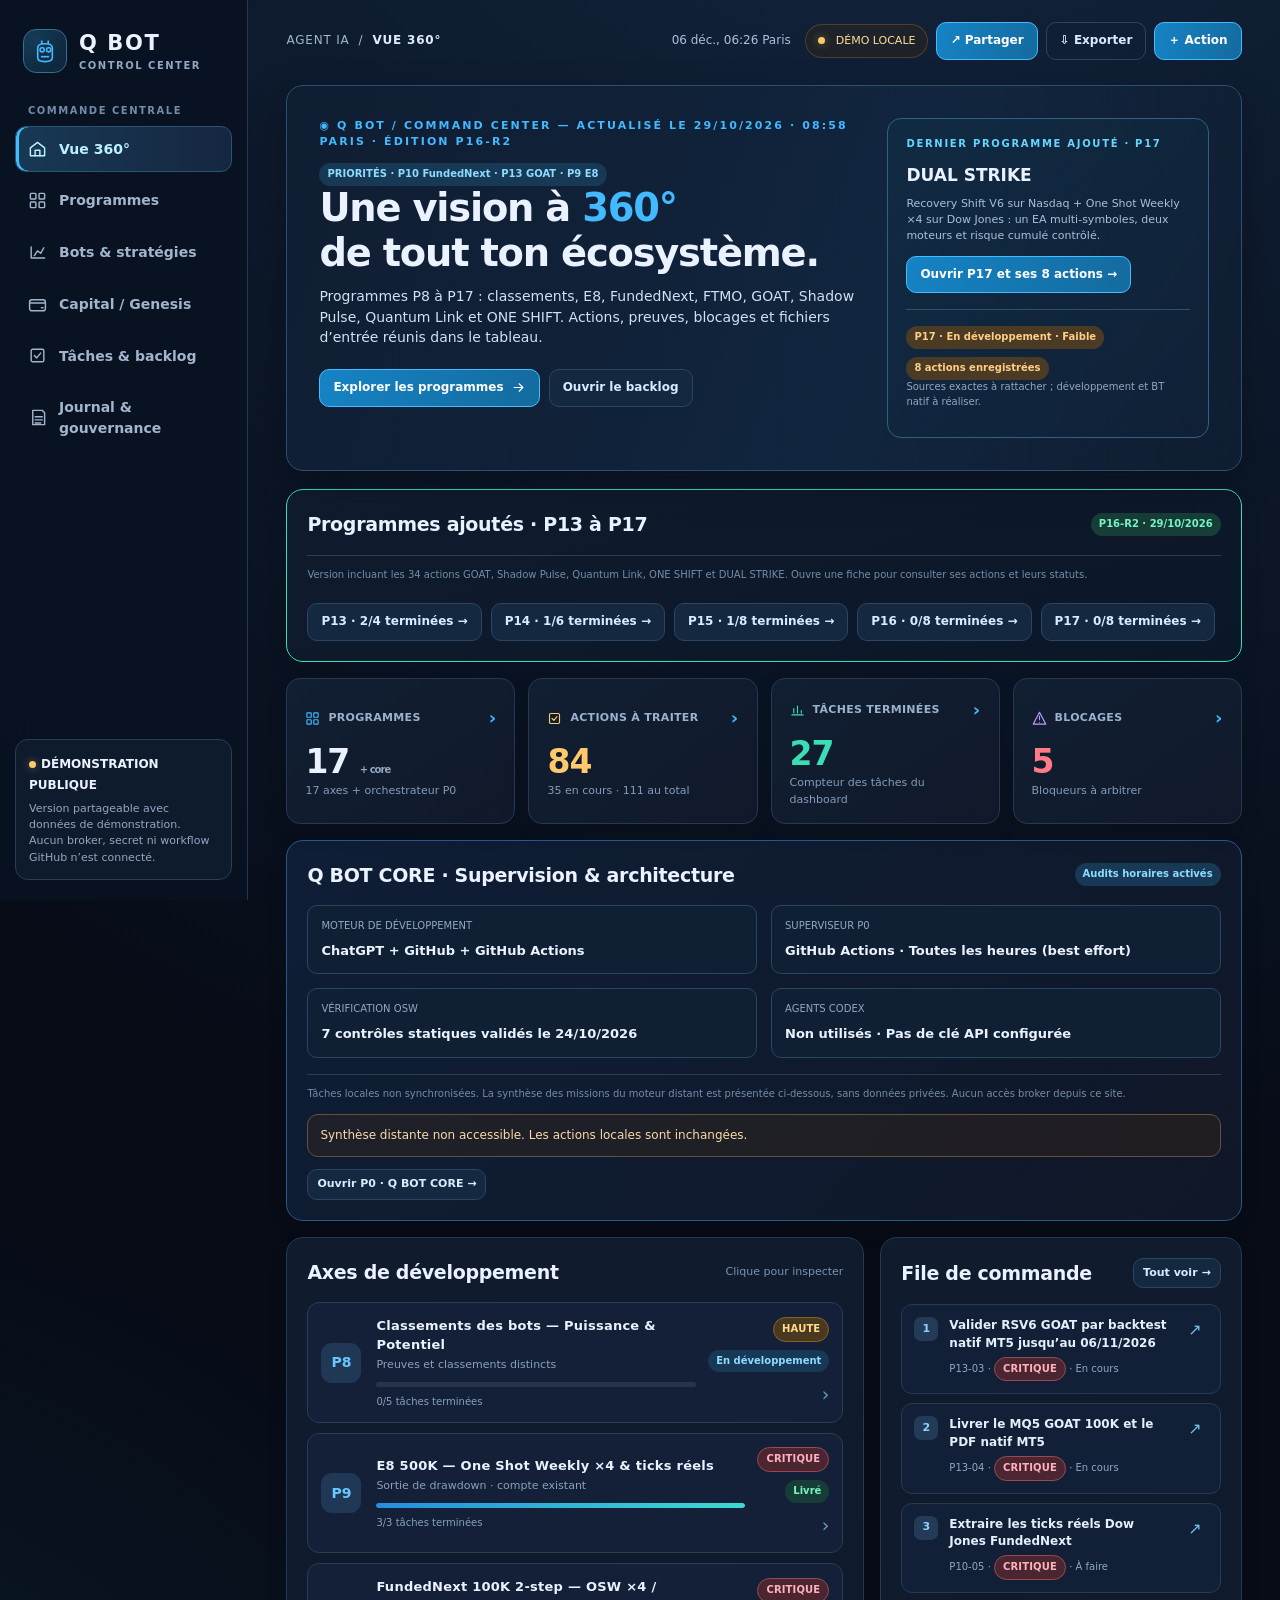
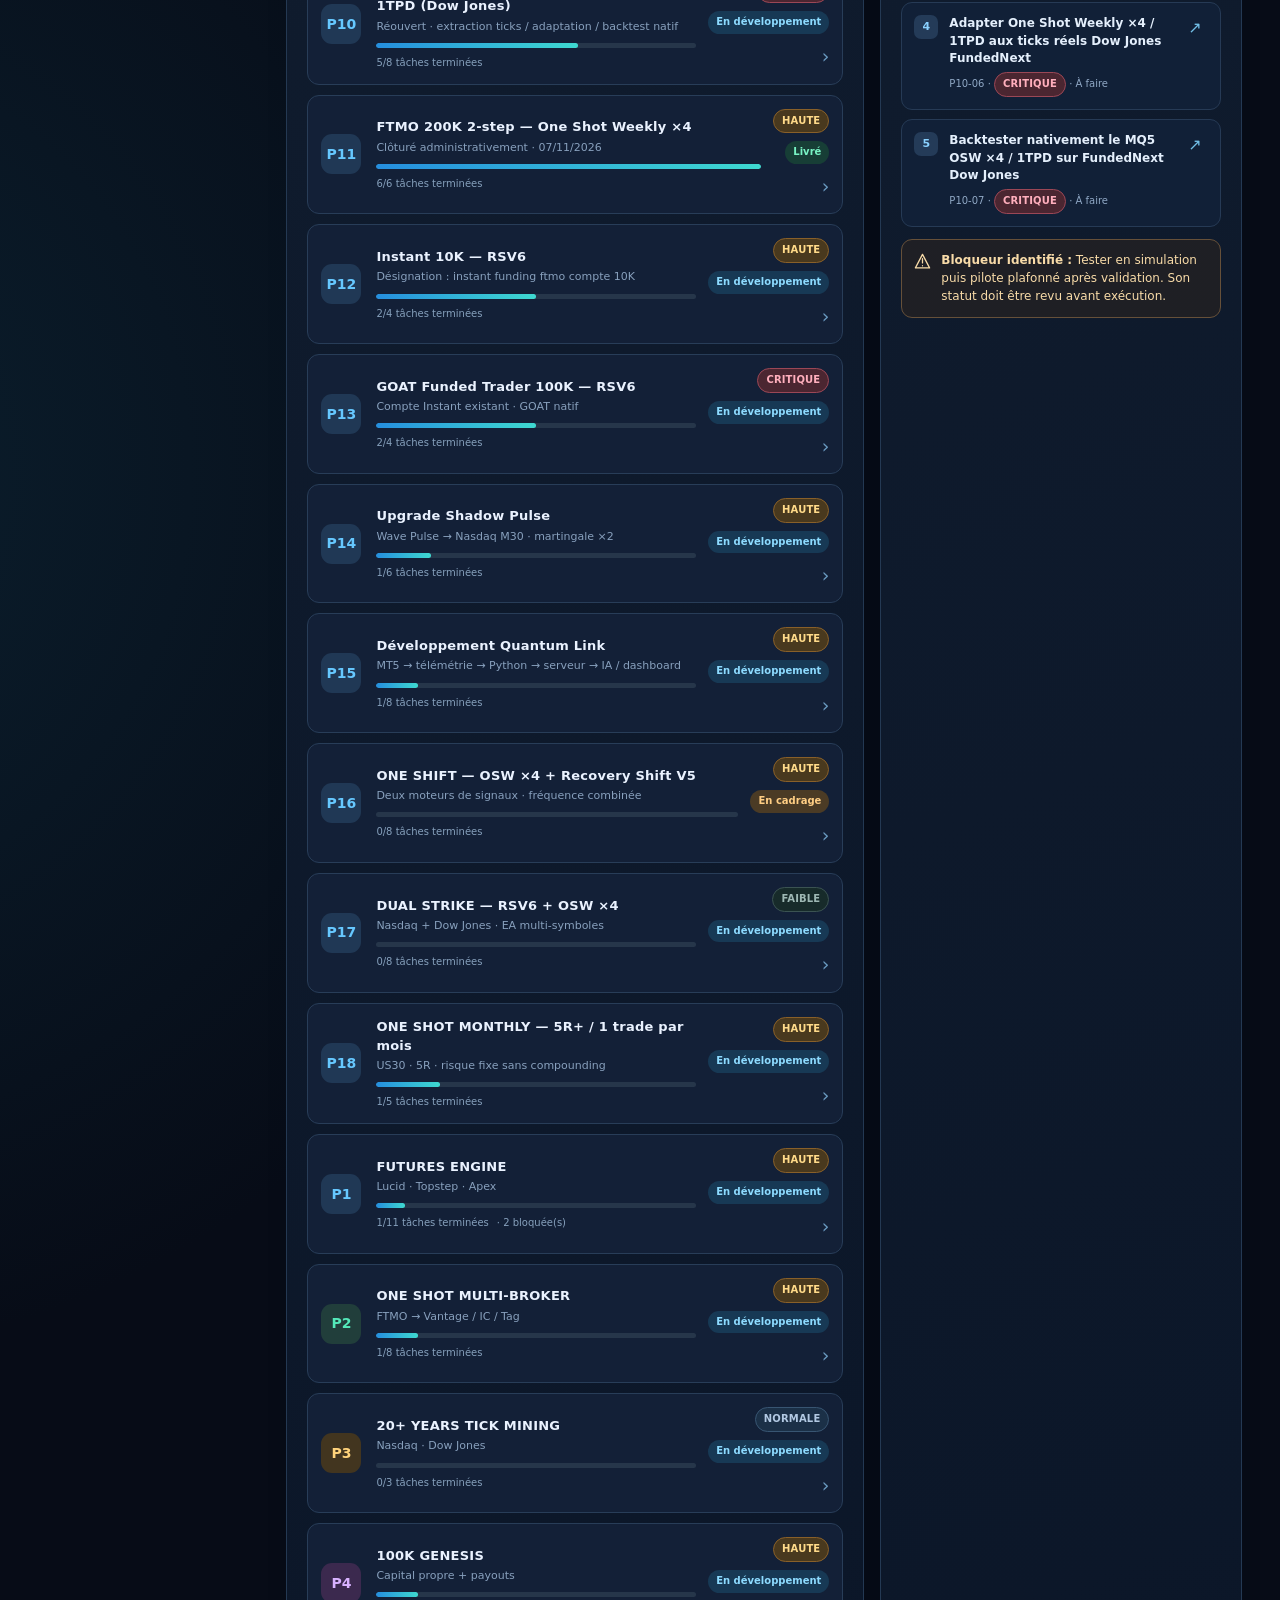
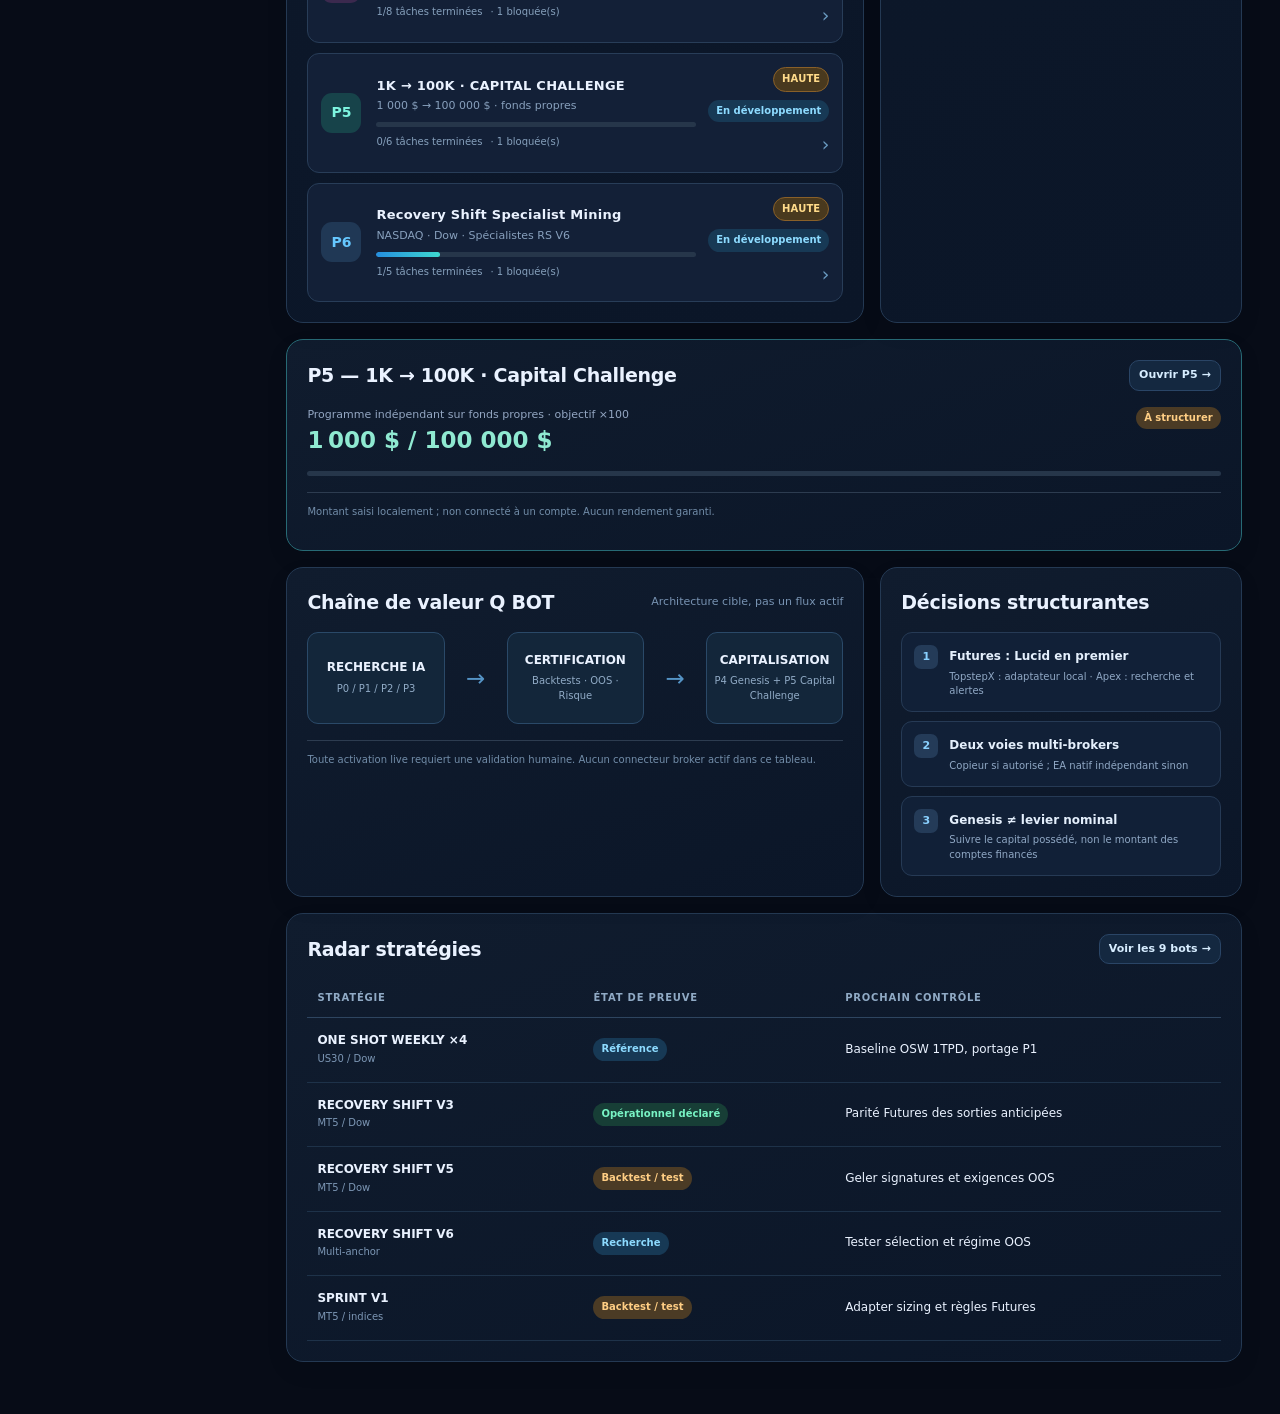
==== commit c2215f60: "Q BOT: register P18 One Shot Monthly 5R+ with supplied sources and native validation tasks" ====
--- a/qbot-control-center/index.html
+++ b/qbot-control-center/index.html
@@ -112,8 +112,8 @@
 const STORAGE_KEY='qbot.control-center.demo.v1';
 const ICONS={home:'<path d="m3 10 9-7 9 7v10H3z"/><path d="M9 20v-7h6v7"/>',programs:'<rect x="3" y="3" width="7" height="7" rx="1"/><rect x="14" y="3" width="7" height="7" rx="1"/><rect x="3" y="14" width="7" height="7" rx="1"/><rect x="14" y="14" width="7" height="7" rx="1"/>',strategies:'<path d="M4 19V5m0 14h17M8 16l4-6 4 3 4-7"/>',capital:'<rect x="2" y="6" width="20" height="14" rx="3"/><path d="M2 10h20m-5 6h2"/>',tasks:'<rect x="4" y="4" width="16" height="16" rx="2"/><path d="m8 12 3 3 5-6"/>',journal:'<path d="M6 3h12l3 3v15H6zM9 11h9M9 15h9M9 19h7"/>',alert:'<path d="M12 2 2 21h20L12 2ZM12 8v6m0 4h.01"/>',up:'<path d="M7 17 17 7M8 7h9v9"/>',gear:'<circle cx="12" cy="12" r="3"/><path d="m4 11-2 1 2 1 1 3-1 2 3 3 2-1 3 1 3-1 2 1 3-3-1-2 1-3 2-1-2-1-1-3 1-2-3-3-2 1-3-1-3 1-2-1-3 3 1 2z"/>',arrow:'<path d="M5 12h14m-6-6 6 6-6 6"/>',chart:'<path d="M3 19h18M6 16V9m6 7V5m6 11v-4"/>'};
 function icon(name,cls=''){return `<svg class="${cls}" viewBox="0 0 24 24" fill="none" stroke="currentColor" stroke-width="1.8" stroke-linecap="round" stroke-linejoin="round" aria-hidden="true">${ICONS[name]||ICONS.programs}</svg>`}
-const ACCOUNT_PROGRAMS=[{"id":"P8","name":"Classements des bots — Puissance & Potentiel","short":"Preuves et classements distincts","desc":"Réconcilier les sources, qualifier les nouvelles preuves et mettre à jour les classements Puissance et Potentiel selon leurs critères existants.","status":"en_cours","owner":"Q BOT Classements","priority":"HAUTE","next":"Qualifier les nouvelles preuves par bot, version, broker, période et risque avant de modifier les classements.","risk":"Critères et preuves à vérifier ; aucun score ni rang inventé.","stack":["Puissance","Potentiel","Preuves traçables"],"automation":{"title":"Q BOT — Classements P8","enabled":true,"cadence":"Quotidien · Europe/Paris","start":"2026-10-29","mode":"Mise à jour sur preuves vérifiées"},"deliverables":["Classement Puissance sourcé","Classement Potentiel sourcé"]},{"id":"P9","name":"E8 500K — One Shot Weekly ×4 & ticks réels","short":"Sortie de drawdown · compte existant","desc":"Adapter One Shot Weekly ×4/1TPD pour la récupération E8 par paliers de 1K et trois budgets d’essai de 1K ; validation sur données natives par instrument.","status":"en_cours","owner":"Q BOT Recovery","priority":"CRITIQUE","next":"P9-04 — Adapter et tester OSW ×4/1TPD pour la récupération E8.","risk":"Date finale réelle du CSV : 20/03/2026, malgré le nom indiquant octobre ; serveur/fuseau et couverture à vérifier avant BT","stack":["E8 500K","OSW ×4 / 1TPD","Ticks NSDQ+ reçus","MQ5 + PDF MT5"],"automation":{"title":"Q BOT — P9 E8 & P13 GOAT","enabled":true,"cadence":"Reprise quotidienne partagée P9/P13 · Europe/Paris","start":"2026-10-29","mode":"Arrêt à la livraison du .mq5 + PDF de BT natif MT5 ; branchement par l’utilisateur"},"deliverables":["Source .mq5 versionnée","Rapport PDF du backtest natif MT5 réellement exécuté"]},{"id":"P10","name":"FundedNext 100K 2-step — OSW ×4 / 1TPD (Dow Jones)","short":"Réouvert · extraction ticks / adaptation / backtest natif","desc":"Nouveau chantier P10 à la demande de l’utilisateur le 07/11/2026 : extraire les ticks réels Dow Jones du serveur FundedNext, adapter One Shot Weekly ×4 / 1TPD à ces ticks puis réaliser un backtest natif MT5 sur le MQ5 exact. L’ancien chantier RS V6 sans ancre 8H reste clos et historisé.","status":"en_cours","owner":"Q BOT One Shot","priority":"CRITIQUE","next":"P10-05 — Extraire les ticks réels Dow Jones FundedNext et documenter la période, le symbole, la qualité et le serveur.","risk":"Extraction de ticks FundedNext non encore vérifiée ; aucun nouveau BT natif MT5 Model=4 validé. Aucune simulation proxy en remplacement.","stack":["FundedNext 100K 2-step","Dow Jones / US30","OSW ×4 / 1TPD","Ticks réels broker","MT5 Model=4"],"automation":{"title":"Q BOT P10 — FN 100K RSV6 sans 8H","enabled":false,"cadence":"Quotidien le matin · Europe/Paris","start":"2026-10-29","mode":"Arrêt à la livraison du .mq5 + PDF de BT natif MT5 ; branchement par l’utilisateur"},"deliverables":["Export/audit des ticks réels Dow Jones FundedNext","MQ5 OSW ×4 / 1TPD adapté et versionné","Rapport natif MT5 HTML/PDF, logs, CSV d’audit et SHA-256"]},{"id":"P11","name":"FTMO 200K 2-step — One Shot Weekly ×4","short":"Clôturé administrativement · 07/11/2026","desc":"Programme P11 FTMO 200K 2-step — One Shot Weekly ×4 clôturé administrativement à la demande de l’utilisateur le 07/11/2026. Travaux interrompus, sans certification d’un nouveau backtest natif MT5 ni validation des correctifs non intégrés. PR #144, #151 et #155 fermées sans fusion.","status":"done","owner":"Q BOT One Shot","priority":"HAUTE","next":"Aucune tâche Q BOT restante : clôture administrative à la demande de l’utilisateur.","risk":"Clôture administrative uniquement : aucune certification MT5 supplémentaire ; les limitations et preuves historiques restent inchangées.","stack":["FTMO 200K","OSW ×4","1 trade/jour max","4 trades/semaine max","Payout FN 200K"],"automation":{"title":"Q BOT P11 — FTMO 200K OSW ×4","enabled":false,"cadence":"Quotidien le matin · Europe/Paris","start":"2026-10-29","mode":"Arrêt à la livraison du .mq5 + PDF de BT natif MT5 ; branchement par l’utilisateur"},"deliverables":["Source .mq5 versionnée","Rapport PDF du backtest natif MT5 réellement exécuté"]},{"id":"P12","name":"Instant 10K — RSV6","short":"Désignation : instant funding ftmo compte 10K","desc":"Recherche RSV6 pour le FTMO Instant 10K identifié ; contrat individuel, actualités et horloge à vérifier avant toute conclusion de compatibilité.","status":"en_cours","owner":"Q BOT RSV6","priority":"HAUTE","next":"Compiler et backtester la variante historique fail-closed ; compléter audit news/horloge","risk":"Contrat individuel, actualités et horloge à vérifier ; candidat modifié non compilé ni backtesté nativement.","stack":["FTMO Instant 10K","RSV6","Contrat et lots minimaux","MQ5 + PDF MT5"],"automation":{"title":"Q BOT P12 — Instant 10K RSV6","enabled":true,"cadence":"Quotidien le matin · Europe/Paris","start":"2026-10-29","mode":"Arrêt à la livraison du .mq5 + PDF de BT natif MT5 ; branchement par l’utilisateur"},"deliverables":["Source .mq5 versionnée","Rapport PDF du backtest natif MT5 réellement exécuté"]},{"id":"P13","name":"GOAT Funded Trader 100K — RSV6","short":"Compte Instant existant · GOAT natif","desc":"Recherche Recovery Shift V6 pour le GOAT Instant 100K existant. Livraison limitée au MQ5 exact et au PDF du backtest natif MT5. Trajectoire 100K→300K : contexte uniquement.","status":"en_cours","owner":"Q BOT GOAT","priority":"CRITIQUE","next":"Backtest natif GOAT du MQ5 exact, ticks réels Model=4, période arrêtée au 06/11/2026 inclus ; P13-04 livraison en cours.","risk":"Modèle et règles propres au compte à confirmer ; chiffres des infographies non certifiés comme payouts ou résultats futurs","stack":["GOAT 100K","RSV6 GOAT MINCORR","NAS100.x","Ticks GOAT","MQ5 + PDF MT5"],"automation":{"title":"Q BOT — P9 E8 & P13 GOAT","enabled":false,"cadence":"Reprise quotidienne partagée P9/P13 · Europe/Paris","start":"2026-10-29","mode":"Automatisations ChatGPT suspendues ; aucune exécution implicite."},"deliverables":["Source .mq5 GOAT versionnée et testée","PDF du backtest natif MT5 correspondant"]},{"id":"P14","name":"Upgrade Shadow Pulse","short":"Wave Pulse → Nasdaq M30 · martingale ×2","desc":"Adapter Wave Pulse au Nasdaq M30 à15:30 avec SL=TP=amplitude de bougie. Tester l’objectif zéro journée perdante en2025/2026 après coûts, sans garantie de résultat.","status":"en_cours","owner":"Q BOT Shadow Pulse","priority":"HAUTE","next":"Figer bougie/fuseau/risque initial/fin de session, puis adapter le MQ5 et lancer le protocole natif MT5 disponible","risk":"Martingale : lot/marge finis, pertes et stop-out possibles. Source↔binaire daily à établir ; 2026complète indisponible au29/10/2026.","stack":["Nasdaq","M30","15:30","SL = bougie = TP","Martingale ×2","2025 / 2026","MQ5 + PDF MT5"],"inputs":[{"role":"source","name":"WavePulsev2 (3).mq5","library_file_id":"libfile_6bd89926e554819187f5533c75608bff","read":"source intégral935lignes lu","version":"2.00","status":"retrouvé","url":"https://chatgpt.com/library?file_id=libfile_6bd89926e554819187f5533c75608bff&account_id=personal"},{"role":"source_copy","name":"WavePulsev2 (3)(1).mq5","library_file_id":"libfile_b4aa9e7bef1081919e535c2d4c0e68c3","status":"lu","url":"https://chatgpt.com/library?file_id=libfile_b4aa9e7bef1081919e535c2d4c0e68c3&account_id=personal"},{"role":"source_copy","name":"WavePulsev2 (3)(2).mq5","library_file_id":"libfile_ef14c20060d081918abd3b6ebb7de253","status":"lu","url":"https://chatgpt.com/library?file_id=libfile_ef14c20060d081918abd3b6ebb7de253&account_id=personal"},{"role":"native_daily_reference","name":"Shadowpulse D1 Risk 0.1% PROFIT NET 15K DD 0%.pdf","library_file_id":"libfile_a1e92d772b708191a61dc85c13c9016b","risk_pct":0.1,"capital":100000,"trades":257,"net":15761.59,"equity_dd_pct":4.22,"url":"https://chatgpt.com/library?file_id=libfile_a1e92d772b708191a61dc85c13c9016b&account_id=personal"},{"role":"native_daily_reference","name":"Shadowpulse D1 Risk 0.4% COMPTE 10K PROFIT 7K.pdf","library_file_id":"libfile_fbabf1edbe288191b81641bc61cff5a6","risk_pct":0.4,"capital":10000,"trades":257,"net":7934.59,"equity_dd_pct":16.87,"url":"https://chatgpt.com/library?file_id=libfile_fbabf1edbe288191b81641bc61cff5a6&account_id=personal"},{"role":"native_daily_reference","name":"Shadowpulse D1 Risk 0.5% PROFIT NET 100K DD 16%.pdf","library_file_id":"libfile_6d7493483bec8191907021b9990472ad","risk_pct":0.5,"capital":100000,"trades":257,"net":105832.41,"equity_dd_pct":20.85,"url":"https://chatgpt.com/library?file_id=libfile_6d7493483bec8191907021b9990472ad&account_id=personal"}],"deliverables":["MQ5 exact testé + preset + empreinte","PDF du backtest natif MT5 et preuve d’origine","Bilan quotidien 2025/2026, DD et chaînes de martingale"],"automation":null},{"id":"P15","name":"Développement Quantum Link","short":"MT5 → télémétrie → Python → serveur → IA / dashboard","desc":"Reprendre les fichiers techniques de la conversation Conception du projet Quantum Link et développer la chaîne de télémétrie des décisions réelles des EAs jusqu’au dashboard et à un accès ChatGPT explicite. Architecture de la planche fournie : EA → sonde → collecteur local → serveur sécurisé → analyse et visualisation.","status":"en_cours","owner":"Q BOT Quantum Link","priority":"HAUTE","next":"Auditer les prototypes V1/V1.1 et figer le schéma des événements, la fiabilité de transport et les critères de validation.","risk":"Prototype local récupéré. Aucun flux MT5 réel, serveur public ou connecteur ChatGPT actif certifié. Compilation MQL5 et tests de bout en bout à exécuter ; aucune télémétrie simulée présentée comme réelle.","stack":["MQL5","Collecteur Python","FastAPI / SQLite","HTTPS / WebSocket","IA en lecture seule","Dashboard mobile","Accès ChatGPT"],"inputs":[{"role":"project_archive","label":"Prototype de référence · sonde, collecteur, serveur et dashboard","name":"quantum_link_v1.zip","library_file_id":"libfile_23843f41edd081918f325b9ccefa1943","url":"https://chatgpt.com/library?file_id=libfile_23843f41edd081918f325b9ccefa1943&account_id=personal","sha256":"f2dbabc106249d86d5b90b856b65ee4bcaa82cb49b6a4b47d868d186d6522e1c","files":["quantum_link_v1/collector/collector.py","quantum_link_v1/README.md","quantum_link_v1/mql5/QuantumLinkDemoEA.mq5","quantum_link_v1/mql5/QuantumLinkProbe.mqh","quantum_link_v1/requirements.txt","quantum_link_v1/server/dashboard.html","quantum_link_v1/server/demo.py","quantum_link_v1/server/app.py"],"status":"Archive récupérée ; contenu et README inspectés"},{"role":"project_archive","label":"Extension IA historique · Gemini, non retenu pour la cible ChatGPT","name":"quantum_link_v1_1_gemini.zip","library_file_id":"libfile_3ebca2c01b2c81918092af7894ab0af3","url":"https://chatgpt.com/library?file_id=libfile_3ebca2c01b2c81918092af7894ab0af3&account_id=personal","sha256":"78d93ceb0d0ed51e7e70d86b6e697f3db319d7b9e28e4d8a6609fffdf463e810","files":["quantum_link_v1/tests/test_gemini.py","quantum_link_v1/requirements.txt","quantum_link_v1/server/dashboard.html","quantum_link_v1/server/gemini.py","quantum_link_v1/server/app.py","quantum_link_v1/server/demo.py","quantum_link_v1/README.md","quantum_link_v1/collector/collector.py","quantum_link_v1/mql5/QuantumLinkProbe.mqh","quantum_link_v1/mql5/QuantumLinkDemoEA.mq5"],"status":"Archive récupérée ; contenu et README inspectés"}],"automation":null,"deliverables":["Sources versionnées : sonde MQL5, collecteur, serveur et dashboard","Schéma des événements, API et documentation d’installation","Tests et rapport de validation de bout en bout, simulation et MT5 distingués","Interface de lecture ChatGPT avec authentification et procédure de connexion explicite"]},{"id":"P16","name":"ONE SHIFT — OSW ×4 + Recovery Shift V5","short":"Deux moteurs de signaux · fréquence combinée","desc":"Développer un EA unique réunissant les signaux de One Shot Weekly ×4 et de Recovery Shift V5, actifs en parallèle. Objectif : augmenter les occasions réellement exécutables tout en préservant les règles propres à chaque moteur. Mesurer le gain de fréquence, les conflits et le risque agrégé.","status":"cadrage","owner":"Q BOT ONE SHIFT","priority":"HAUTE","next":"Retrouver et figer les deux sources MQ5 et leurs rapports natifs ; définir l’orchestration et le budget de risque partagé.","risk":"Fréquence supplémentaire à mesurer, non acquise. Signaux simultanés, corrélation, exposition cumulée, marges et règles hedging/netting à traiter. Aucun EA fusionné ni BT exécuté à ce stade.","stack":["ONE SHIFT","OSW ×4 / 1TPD","Recovery Shift V5","Moteurs parallèles","Risque agrégé","MQ5 + PDF MT5"],"inputs":[],"automation":null,"deliverables":["MQ5 ONE SHIFT exact testé et paramètres versionnés","PDF du backtest natif MT5 avec preuves et traçabilité","Comparatif OSW seul / RSV5 seul / ONE SHIFT : fréquence, résultats et risque"]},{"id":"P17","name":"DUAL STRIKE — RSV6 + OSW ×4","short":"Nasdaq + Dow Jones · EA multi-symboles","desc":"Développer un EA unique associant Recovery Shift V6 sur Nasdaq et One Shot Weekly ×4 sur Dow Jones. Moteurs actifs en parallèle, états indépendants et risque cumulé contrôlé. Distinguer P16 ONE SHIFT qui associe RSV5 et OSW.","status":"en_cours","owner":"Q BOT DUAL STRIKE","priority":"FAIBLE","next":"Raccorder les adaptateurs RSV6/OSW, puis vérifier la parité séparée et le test natif multi-symboles.","risk":"Socle observateur v0.01 écrit, aucun moteur de signaux raccordé et aucun BT natif. Choix exact source/rapport RSV6 et budget partagé encore à établir.","stack":["RSV6 · Nasdaq","OSW ×4 · Dow","Multi-symboles","Risque agrégé","MQ5 + PDF MT5"],"inputs":[{"role":"research_source","name":"DUAL STRIKE v0.01 — PR142","url":"https://github.com/giniusconcept/QuantLab-Mobile/pull/142","status":"Socle de recherche écrit ; signaux et exécution non raccordés"}],"automation":null,"deliverables":["MQ5 DUAL STRIKE exact testé et presets","PDF du backtest natif MT5 multi-symboles réellement exécuté","Comparatif RSV6 seul / OSW seul / DUAL STRIKE : fréquence et risque"]}];
-const ACCOUNT_TASKS=[{"id":"GITHUB-ISSUE-148","ref":"P11-06","project":"P11","title":"Vérification terminée — OSW 1TPD non branché sur FTMO 200K","note":"Diagnostic clôturé le 01/11/2026 sur confirmation utilisateur après identification du code branché : OSW ×4/1TPD n’est pas installé sur le FTMO 200K ; la version en place permet plusieurs trades par jour. Aucun remplacement ni changement de paramètres effectué. Suite : P11-04 validation des compteurs et reprise, puis P11-05 livraison MQ5 + PDF natif. Le branchement sera réalisé par l’utilisateur.","status":"done","owner":"Q BOT + utilisateur (accès MT5 PC/VPS)","priority":"CRITIQUE","issue":148},{"id":"ACCOUNT-P8-01","ref":"P8-01","project":"P8","title":"Réconcilier les sources et critères des conversations Puissance et Potentiel du projet CLASSEMENTS DES BOTS","note":"Sources vérifiables, critères existants respectés, changements motivés; aucun score inventé Aucun classement modifié sans preuve vérifiée.","status":"todo","owner":"Q BOT Classements","priority":"HAUTE"},{"id":"ACCOUNT-P8-02","ref":"P8-02","project":"P8","title":"Collecter et dédupliquer les nouvelles preuves, par version, broker, période et risque","note":"Sources vérifiables, critères existants respectés, changements motivés; aucun score inventé Aucun classement modifié sans preuve vérifiée.","status":"todo","owner":"Q BOT Classements","priority":"HAUTE"},{"id":"ACCOUNT-P8-03","ref":"P8-03","project":"P8","title":"Préparer le classement Puissance avec distinction puissance brute et preuve opérationnelle","note":"Sources vérifiables, critères existants respectés, changements motivés; aucun score inventé Aucun classement modifié sans preuve vérifiée.","status":"todo","owner":"Q BOT Classements","priority":"HAUTE"},{"id":"ACCOUNT-P8-04","ref":"P8-04","project":"P8","title":"Préparer le classement Potentiel des branches R&D distinctes","note":"Sources vérifiables, critères existants respectés, changements motivés; aucun score inventé Aucun classement modifié sans preuve vérifiée.","status":"todo","owner":"Q BOT Classements","priority":"HAUTE"},{"id":"ACCOUNT-P8-05","ref":"P8-05","project":"P8","title":"Historiser et livrer les changements justifiés; écriture directe dans les conversations bloquée tant qu'aucun outil ne la permet","note":"Sources vérifiables, critères existants respectés, changements motivés; aucun score inventé Aucun classement modifié sans preuve vérifiée.","status":"todo","owner":"Q BOT Classements","priority":"HAUTE"},{"id":"ACCOUNT-P9-04","ref":"P9-04","project":"P9","title":"Adapter et tester One Shot Weekly ×4 pour la récupération E8","note":"29/10/2026 : checkpoints atomiques du modèle hors ligne ajoutés ; six tests de reprise PASS (réservations, compteurs, budgets, doublons, dépassement et arrêt conservés). Intégration MQ5 et BT natif encore requis. Données NSDQ+ distinctes du Dow. Preuves : PR139, commit 2e9438d76e85d8561ec334bc3092647809e7bcb3.","status":"doing","owner":"Q BOT Recovery","priority":"CRITIQUE"},{"id":"ACCOUNT-P9-05","ref":"P9-05","project":"P9","title":"Livrer le MQ5 et le PDF du backtest natif MT5 E8","note":"Livrables finaux : source .mq5 exacte et rapport PDF issu d’un backtest réellement exécuté dans le Strategy Tester MT5 sur données E8 vérifiées. Associer version/SHA, paramètres, symbole, période, qualité des ticks, coûts, trades et drawdown. Q BOT s’arrête à cette livraison ; installation et branchement réalisés par l’utilisateur.\nDémarrage 28/10/2026 : Livraison MQ5 + PDF natif attend les données E8 et un BT natif vérifié. Preuves : PR #139.","status":"todo","owner":"Q BOT Recovery","priority":"CRITIQUE"},{"id":"ACCOUNT-P10-01","ref":"P10-01","project":"P10","title":"Identifier RSV6 sans ancre 8H ≈300/297 trades","note":"Deux PDF natifs retrouvés et contrôlés : baseline275 trades/221 gains, MINCORR174/170. Aucun ne correspond à la référence~300/297 ; ne pas substituer arbitrairement. Paramètres de reproduction extraits.\nClôturé administrativement le 07/11/2026 à la demande de l’utilisateur ; les livrables ou validations techniques non réalisés ne sont pas réputés accomplis.","status":"done","owner":"Q BOT Recovery Shift","priority":"CRITIQUE"},{"id":"ACCOUNT-P10-02","ref":"P10-02","project":"P10","title":"Vérifier le contrat FundedNext 100K 2-step","note":"État des phases, objectifs, pertes maximales et autorisation EA ; aucun grandfathering hérité du funded 200K.\nDémarrage 28/10/2026 : Règle publique FundedNext vérifiée le 28/10 : EA interdits sur >=50K ; exception du contrat de ce 100K non établie. Recherche hors compte poursuivie. Preuves : PR #139.\nClôturé administrativement le 07/11/2026 à la demande de l’utilisateur ; les livrables ou validations techniques non réalisés ne sont pas réputés accomplis.","status":"done","owner":"Q BOT Recovery Shift","priority":"CRITIQUE"},{"id":"ACCOUNT-P10-03","ref":"P10-03","project":"P10","title":"Valider compilation, parité et backtests de la variante","note":"29/10/2026 : deux candidats NO_A8 corrigent la promotion au lot minimal et refusent les volumes hors budget/non finis. Inputs et signaux conservés ; 12 cas limites + 9999 contrôles numériques par normaliseur passent via extraction C++. Ni compilation MetaEditor ni nouveau BT exécutés. Rapports 275/174 non attribués à ces candidats ; référence 300/297 non identifiée. PR139, commit 2e9438d76e85d8561ec334bc3092647809e7bcb3.\nClôturé administrativement le 07/11/2026 à la demande de l’utilisateur ; les livrables ou validations techniques non réalisés ne sont pas réputés accomplis.","status":"done","owner":"Q BOT Recovery Shift","priority":"CRITIQUE"},{"id":"ACCOUNT-P10-04","ref":"P10-04","project":"P10","title":"Livrer RSV6 sans ancre 8H en MQ5 et son PDF de BT natif MT5","note":"Livrer la variante exacte .mq5 sans ancre 8H et le PDF du véritable backtest natif MT5 correspondant, avec paramètres, broker, période et résultats traçables. Aucun branchement ni suivi opérationnel des phases par Q BOT ; l’utilisateur prend en charge l’installation.\nDémarrage 28/10/2026 : Source exacte à sélectionner avec rapport natif correspondant ; aucun PDF de BT inventé. Preuves : PR #139.\nClôturé administrativement le 07/11/2026 à la demande de l’utilisateur ; les livrables ou validations techniques non réalisés ne sont pas réputés accomplis.","status":"done","owner":"Q BOT Recovery Shift","priority":"CRITIQUE"},{"id":"ACCOUNT-P11-02","ref":"P11-02","project":"P11","title":"Vérifier le modèle et les conditions du futur FTMO 200K","note":"Profils FTMO1-step/2-step distingués sans sélectionner le contrat futur. Préflight de recherche200K à risque fixe1% (2000 USD nominal avant frais) selon politique utilisateur ; pas d’achat ni de profil live activé.\nClôturé administrativement le 07/11/2026 à la demande de l’utilisateur ; aucune exécution technique supplémentaire ni validation native MT5 revendiquée.","status":"done","owner":"Q BOT One Shot","priority":"HAUTE"},{"id":"ACCOUNT-P11-03","ref":"P11-03","project":"P11","title":"Figer One Shot Weekly ×4 depuis le projet One Shot","note":"Identifier source, paramètres, rapport et compilation exacts ; référence PR #4 à vérifier.\nDémarrage 28/10/2026 : Baseline OSW ×4 corrigée identifiée : PR #4, commit de6128a ; code et paramètres gelés comme référence. Variante expérimentale de volume séparée dans PR #139, non compilée MT5. Preuves : PR #139.","status":"done","owner":"Q BOT One Shot","priority":"HAUTE"},{"id":"ACCOUNT-P11-04","ref":"P11-04","project":"P11","title":"Brancher OSW ×4/1TPD avec palier 190K sur le FTMO 200K","note":"Terminé le 01/11/2026 sur confirmation utilisateur et capture MT5 : compte 511278995 FTMO 200K 2-step ; EA OSW_FTMO_200K_PALIER_190K_RISK_1K_2K attaché à US30.cash M1, Trading Algo vert. Balance affichée 181516,79 USD. Profil prévu 1000 USD sous 190000 de balance, 2000 USD dès ce seuil, retour à 1000 en dessous. Paramètres chargés et logs Experts complets non transmis ; aucune vérification distante de fonctionnement continu.","status":"done","owner":"Utilisateur","priority":"HAUTE"},{"id":"ACCOUNT-P11-05","ref":"P11-05","project":"P11","title":"Exécuter le backtest MT5 de la version OSW FTMO 200K à palier 190K","note":"Exécution terminée par l’utilisateur et confirmée par capture le 01/11/2026 : test octobre 2026, dépôt 200000 USD, 9 trades dont 8 gains et 1 perte ; profit affiché 6109,39 USD, solde final 206109,39 USD. Source livrée : OSW_FTMO_200K_PALIER_190K_RISK_1K_2K. Test parti au-dessus du seuil : passage 1K→2K non démontré par cette capture. Mode ticks réels/Model=4, paramètres complets et qualité historique non vérifiables sur cette capture. Rapport natif HTML/PDF, logs, CSV et empreintes de l’EX5 testé non transmis. Clôture de l’exécution déclarée, pas certification de l’audit ni livraison d’un PDF. Aucun run GitHub Actions revendiqué.","status":"done","owner":"Utilisateur — backtest MT5 local","priority":"HAUTE"},{"id":"ACCOUNT-P12-01","ref":"P12-01","project":"P12","title":"Identifier le produit instant funding ftmo 10K","note":"Retrouver contrat/fournisseur exact ; conserver la désignation utilisateur sans substitution de société ou de programme.\nDémarrage 28/10/2026 : FTMO Instant 10K confirmé par les pages officielles FTMO consultées le 28/10/2026. Preuves : PR #139.","status":"done","owner":"Q BOT RSV6","priority":"HAUTE"},{"id":"ACCOUNT-P12-02","ref":"P12-02","project":"P12","title":"Identifier source et variante RSV6 pour le 10K","note":"Ne pas appliquer automatiquement la suppression de l’ancre 8H demandée seulement pour P10.\nDémarrage 28/10/2026 : Source RSV6 FTMO Instant 10K retrouvée et rapprochée de l’artefact natif ; A8 conservée, source de référence à 2% fixe/10K et 1 trade/jour. Preuves : PR #139.","status":"done","owner":"Q BOT RSV6","priority":"HAUTE"},{"id":"ACCOUNT-P12-03","ref":"P12-03","project":"P12","title":"Vérifier règles du 10K et compatibilité EA","note":"Variante de recherche corrigeant les lectures d’historique incomplètes : getters/tickets défaillants et nonfinite bloquent le calcul ; limites/cache/compteurs validés seulement après scan complet. Tests des vrais helpers MQL via shimC++ PASS. Inputs/signaux inchangés ; MetaEditor et nouveau BT natif non exécutés. Audit news/horloge reste ouvert.","status":"doing","owner":"Q BOT RSV6","priority":"HAUTE"},{"id":"ACCOUNT-P12-04","ref":"P12-04","project":"P12","title":"Livrer RSV6 10K en MQ5 et son PDF de backtest natif MT5","note":"PDF historique482 trades conservé comme preuve de l’ancienne référence. Ne pas l’attribuer au nouveau MQ5 HISTORY_FAILCLOSED_RESEARCH qui nécessite son propre BT natif.","status":"doing","owner":"Q BOT RSV6","priority":"HAUTE"},{"id":"ACCOUNT-P13-01","ref":"P13-01","project":"P13","title":"Identifier et figer RSV6 GOAT pour le 100K","note":"Pièces reçues de l’utilisateur le 28/10/2026 : RecoveryShift_V6_GOAT_MINIMAL_CORRECTION_V1.mq5 (SHA256 424269e7ca6776c7987677eda176717eb633e8410cd011c2a27741cd21bf69c0) et RSV6_GOAT_MINCORR_FULL_20260428_20260930.pdf (SHA256 ad8774d75dd470ef7eedcfc5caaf37b1221945fec2df08b66fe5d1719932db67). Expert, symbole NAS100.x, magic 6063501, risque fixe 1000 USD et TP 0.50R concordants. Rapport 10 pages GoatFunded-Server3 build6238, H1 28/04–30/09/2026 : 61 trades, 60/1, profit net 28715.43 USD, equity DD maximal1505.47 USD/1.29%, qualité affichée100% real ticks. Identification de la référence terminée ; pas de nouvelle compilation/BT et pas de preuve binaire-source indépendante. Clôture administrative confirmée le 07/11/2026 à la demande de l’utilisateur, sans certification binaire supplémentaire.","status":"done","priority":"CRITIQUE","owner":"Q BOT GOAT"},{"id":"ACCOUNT-P13-02","ref":"P13-02","project":"P13","title":"Auditer règles et paramètres du GOAT 100K existant","note":"Règles officielles analysées selon date/modèle : minimum de détention60/120s, GOAT etHERO distincts, propriété EA et hosting. Contrat individuel/date d’achat non confirmés ; aucune certification de conformité revendiquée. Clôturé administrativement sur instruction du 07/11/2026 ; réserves de conformité contractuelle conservées.","status":"done","priority":"CRITIQUE","owner":"Q BOT GOAT"},{"id":"ACCOUNT-P13-03","ref":"P13-03","project":"P13","title":"Valider RSV6 GOAT par backtest natif MT5 jusqu’au 06/11/2026","note":"29/10/2026 : candidat GOAT renforçant volume et perte calculée ; neuf scénarios RiskVolume et 12 cas limites + 9999 contrôles volume passent via shim C++. PDF historique rapproché à nouveau : 61 trades, 28715.43 USD nets, max deux positions simultanées, cinq gains <120 s. Nouveau candidat non compilé/non backtesté MT5. Source/workflow non identiques ; parité binaire non établie. PR139, commit 2e9438d76e85d8561ec334bc3092647809e7bcb3. Période demandée le 07/11/2026 : étendre le backtest natif GOAT jusqu’au 06/11/2026 inclus (Model=4, ticks réels), sans substitution proxy. À exécuter, aucun résultat revendiqué.","status":"doing","priority":"CRITIQUE","owner":"Q BOT GOAT"},{"id":"ACCOUNT-P13-04","ref":"P13-04","project":"P13","title":"Livrer le MQ5 GOAT 100K et le PDF natif MT5","note":"Livrer le .mq5 exact testé et le PDF issu du Strategy Tester MT5, avec source/SHA, symbole, broker, période, paramètres, données et limites. Q BOT s’arrête à cette livraison. Installation et branchement par l’utilisateur ; aucun achat 300K ni réinvestissement automatisé. Statut passé En cours le 07/11/2026 sur demande ; livraison finale encore non certifiée.","status":"doing","priority":"CRITIQUE","owner":"Q BOT GOAT"},{"id":"ACCOUNT-P14-01","ref":"P14-01","project":"P14","title":"Rattacher Wave Pulse MQ5 et les BT natifs daily","status":"done","note":"Entrées retrouvées et lues : WavePulsev2 (3).mq5 + deux copies ; rapports Shadowpulse Daily risques0,1%/0,4%/0,5%, FTMO-Demo6140 US100.cash 01/01–31/08/2026. Liens dans la fiche. Correspondance du binaire shadowpulse au MQ5 encore à prouver.","priority":"HAUTE","owner":"Q BOT Shadow Pulse"},{"id":"ACCOUNT-P14-02","ref":"P14-02","project":"P14","title":"Figer les règles M30, 15:30 et le séquencement","status":"doing","note":"Nasdaq ; M30 ; SL=TP=amplitude high-low de la bougie de référence. Horaire15:30 interprété provisoirement Europe/Paris ; N-1 clôturée15:00–15:30 à vérifier. Annuler le côté opposé au premier déclenchement, puis alternance au SL du trade courant ; taille doublée après perte. Risque initial, capital, fin de session et limites non fixés.","priority":"HAUTE","owner":"Q BOT Shadow Pulse"},{"id":"ACCOUNT-P14-03","ref":"P14-03","project":"P14","title":"Adapter le MQ5 Wave Pulse en variante de recherche","status":"todo","note":"Créer une variante dédiée : amplitude M30 calculée sans anticipation et figée par cycle, SL/TP1:1, entrée15:30, martingale×2 conforme au séquencement ; audit des ordres doubles, rejets, plafonds lot/marge, persistance et reset. Baseline intacte. Aucun branchement.","priority":"HAUTE","owner":"Q BOT Shadow Pulse"},{"id":"ACCOUNT-P14-04","ref":"P14-04","project":"P14","title":"Compiler et exécuter le BT natif MT5 standard 2025/2026","status":"todo","note":"Ticks réels du broker Nasdaq, build/serveur/symbole/presets/capital/risque/coûts horodatés, logs compilation/testeur, rapports natifs conservés. Tests séparés2025 et2026YTD ; année2026complète uniquement quand les données futures seront disponibles. Aucun proxy présenté comme natif.","priority":"HAUTE","owner":"Q BOT Shadow Pulse"},{"id":"ACCOUNT-P14-05","ref":"P14-05","project":"P14","title":"Auditer chaque journée et les chaînes de martingale","status":"todo","note":"Objectif expérimental : zéro journée perdante après coûts en2025 et2026. Publier toutes les journées, PnL clos ET variation equity à heure fixe, positions ouvertes, pire DD intraday, niveau×2max, volume/marge/rejets/stop-out, séquences inachevées. Ne pas reporter une perte au lendemain pour valider artificiellement le critère.","priority":"HAUTE","owner":"Q BOT Shadow Pulse"},{"id":"ACCOUNT-P14-06","ref":"P14-06","project":"P14","title":"Livrer le MQ5 exact, le PDF natif et le bilan journalier","status":"todo","note":"Livrer source testée+SHA/preset, PDF issu du vrai BT MT5 et preuve native d’origine, journal daily et verdict conforme/non conforme/partiel. Martingale sans garantie de zéro perte. Q BOT s’arrête à la livraison ; installation et branchement par l’utilisateur.","priority":"HAUTE","owner":"Q BOT Shadow Pulse"},{"id":"ACCOUNT-P15-01","ref":"P15-01","project":"P15","title":"Retrouver et rattacher les sources de Conception","status":"done","note":"Deux archives récupérées et inspectées avec empreintes SHA-256 : quantum_link_v1.zip et quantum_link_v1_1_gemini.zip. Sonde QuantumLinkProbe.mqh, QuantumLinkDemoEA.mq5, collector.py, app.py, dashboard.html, demo.py, requirements.txt et README retrouvés ; extension gemini.py et test_gemini.py conservée comme historique.","priority":"HAUTE","owner":"Q BOT Quantum Link"},{"id":"ACCOUNT-P15-02","ref":"P15-02","project":"P15","title":"Auditer les prototypes et figer le contrat des événements","status":"todo","note":"Comparer V1/V1.1 à la planche : transport local CSV existant à rapprocher de la cible JSON ; horodatage, origine réelle/simulée, EA/version, compte anonymisé, symbole, prix, signal, décision, spécialiste, exécution, état et métriques. Établir les écarts et critères de validation sans déduire une décision absente.","priority":"HAUTE","owner":"Q BOT Quantum Link"},{"id":"ACCOUNT-P15-03","ref":"P15-03","project":"P15","title":"Fiabiliser et valider la sonde MQL5","status":"todo","note":"Hooks OnTick / OnTradeTransaction / OnTimer et émissions au point de décision réel ; budget de fréquence, FILE_COMMON, horodatage, intégration sans écraser les gestionnaires existants. Compiler dans MetaEditor puis valider sur MT5 démo ; aucun branchement autonome sur les comptes de trading.","priority":"HAUTE","owner":"Q BOT Quantum Link"},{"id":"ACCOUNT-P15-04","ref":"P15-04","project":"P15","title":"Fiabiliser le collecteur Python local","status":"todo","note":"Valider et normaliser les événements, enrichir les états MT5 accessibles, ajouter offsets persistants, reprise après coupure, file durable, accusés de réception et déduplication. Distinguer les données indisponibles ; tester crash, rotation et redémarrage.","priority":"HAUTE","owner":"Q BOT Quantum Link"},{"id":"ACCOUNT-P15-05","ref":"P15-05","project":"P15","title":"Développer et sécuriser le serveur Quantum Link","status":"todo","note":"Reprendre FastAPI/SQLite et WebSocket ; API de lecture et ingestion, authentification, HTTPS, contrôle d’accès, journalisation et intégrité. Préparer la configuration de déploiement et évaluer PostgreSQL selon le besoin ; aucun hébergement public déclaré actif avant vérification.","priority":"HAUTE","owner":"Q BOT Quantum Link"},{"id":"ACCOUNT-P15-06","ref":"P15-06","project":"P15","title":"Développer le dashboard live et l’analyse IA","status":"todo","note":"Vue mobile/web : fraîcheur des données, événements, positions, historique, P&L, equity/drawdown, spécialistes et anomalies. Analyse des décisions observées avec provenance ; afficher explicitement les états SIMULATION, DÉCONNECTÉ et DONNÉES PÉRIMÉES. Préserver le design original de Q BOT.","priority":"HAUTE","owner":"Q BOT Quantum Link"},{"id":"ACCOUNT-P15-07","ref":"P15-07","project":"P15","title":"Préparer l’accès ChatGPT en lecture seule","status":"todo","note":"Définir une source consultable authentifiée et une intégration explicite compatible avec les outils disponibles ; documenter les autorisations et la synchronisation. La V1 ne contient pas de connecteur ChatGPT. Gemini reste une extension historique ; aucune lecture automatique de conversations ni transmission d’ordres.","priority":"HAUTE","owner":"Q BOT Quantum Link"},{"id":"ACCOUNT-P15-08","ref":"P15-08","project":"P15","title":"Valider la chaîne et livrer Quantum Link documenté","status":"todo","note":"Tests du parcours EA → sonde → collecteur → serveur → dashboard/IA, coupures, doublons, reconnexion, charge et contrôle d’accès. Séparer simulation, essais MT5 et accès ChatGPT réellement effectués. Livrer sources exactes, configuration, procédure et rapport des validations/blocages ; installation sur comptes par l’utilisateur.","priority":"HAUTE","owner":"Q BOT Quantum Link"},{"id":"ACCOUNT-P16-01","ref":"P16-01","project":"P16","title":"Retrouver et figer les deux sources et rapports natifs","note":"Sources exactes One Shot Weekly ×4 (1 trade/jour, 4/semaine) et Recovery Shift V5 ; retrouver les MQ5, paramètres, broker/symboles, périodes et PDF natifs correspondants. Rattacher uniquement les fichiers effectivement retrouvés ; conserver empreintes et provenance.","status":"todo","priority":"HAUTE","owner":"Q BOT ONE SHIFT"},{"id":"ACCOUNT-P16-02","ref":"P16-02","project":"P16","title":"Définir l’orchestration simultanée des deux moteurs","note":"Union des opportunités : chaque moteur peut déclencher selon ses propres règles, sans exiger la confirmation de l’autre. Conserver les limites OSW de 1 trade/jour et 4/semaine pour ce moteur ; ne pas les appliquer par défaut à tout le robot. Définir déduplication, signaux opposés, hedging/netting et priorité en cas de conflit.","status":"todo","priority":"HAUTE","owner":"Q BOT ONE SHIFT"},{"id":"ACCOUNT-P16-03","ref":"P16-03","project":"P16","title":"Définir le budget de risque et l’exposition cumulée","note":"Fixer risques par moteur et plafond agrégé, contrôles de marge/volume, exposition corrélée et positions simultanées. Capital, broker et paramètres de risque restent à identifier ; aucun risque doublé implicitement et aucune martingale ajoutée.","status":"todo","priority":"HAUTE","owner":"Q BOT ONE SHIFT"},{"id":"ACCOUNT-P16-04","ref":"P16-04","project":"P16","title":"Développer le MQ5 ONE SHIFT à deux moteurs","note":"Créer une branche de recherche, préserver les deux baselines, isoler compteurs/états/magic numbers et journaux par moteur, assurer persistance au redémarrage et traitement déterministe des événements simultanés.","status":"todo","priority":"HAUTE","owner":"Q BOT ONE SHIFT"},{"id":"ACCOUNT-P16-05","ref":"P16-05","project":"P16","title":"Compiler et vérifier la parité des moteurs","note":"Compilation MetaEditor ; comparer signaux de chaque moteur intégré à sa baseline sur mêmes données/paramètres ; vérifier compteurs OSW, redémarrages, doublons, conflits et garde-fous. Distinguer tests de logique et exécution native MT5.","status":"todo","priority":"HAUTE","owner":"Q BOT ONE SHIFT"},{"id":"ACCOUNT-P16-06","ref":"P16-06","project":"P16","title":"Exécuter les backtests natifs MT5 selon le protocole standard","note":"Comparer OSW seul, RSV5 seul et ONE SHIFT sur données natives identiques, coûts et capital comparables, périodes communes et hors échantillon. Conserver builds, sources/SHA, presets, logs, qualité de ticks et rapports d’origine ; aucun proxy présenté comme natif.","status":"todo","priority":"HAUTE","owner":"Q BOT ONE SHIFT"},{"id":"ACCOUNT-P16-07","ref":"P16-07","project":"P16","title":"Mesurer la fréquence et le risque de l’association","note":"Compter signaux uniques, chevauchements, trades/jour et semaine, jours actifs, conflits et signaux rejetés par le budget. Comparer PnL net, drawdown equity, exposition simultanée et stabilité hors échantillon. Ne pas additionner naïvement les fréquences ou les profits des deux baselines.","status":"todo","priority":"HAUTE","owner":"Q BOT ONE SHIFT"},{"id":"ACCOUNT-P16-08","ref":"P16-08","project":"P16","title":"Livrer le MQ5 exact et le PDF du BT natif MT5","note":"Livrer ONE SHIFT versionné, preset, PDF natif MT5 et comparatif fréquence/risque avec verdict documenté. L’augmentation de fréquence reste un objectif expérimental ; installation et branchement réalisés par l’utilisateur.","status":"todo","priority":"HAUTE","owner":"Q BOT ONE SHIFT"},{"id":"ACCOUNT-P17-01","ref":"P17-01","project":"P17","title":"Figer les sources RSV6 et OSW ×4 et leurs rapports natifs","note":"Démarré le 29/10 : sources RSV6 MULTI_ANCHOR_600 et OSW4X_1TPD figées au commit d87f043. Audit interfaces effectué. V6 avec A8 conservée ; source/rapport exacts pour livraison encore à établir. Preuves : PR142, commit 7090ab1cac608b1ff9d17c5d27d296626f690486.","status":"doing","owner":"Q BOT DUAL STRIKE","priority":"FAIBLE"},{"id":"ACCOUNT-P17-02","ref":"P17-02","project":"P17","title":"Définir l’architecture Nasdaq/Dow multi-symboles","note":"Socle MQ5 multi-symboles v0.01 écrit : symboles explicites Nasdaq/Dow, contextes indépendants, OnTick + timer et journal des cotations. Observations instantanées seulement, pas encore replay exhaustif/causal des ticks. Preuves : PR142, commit 7090ab1cac608b1ff9d17c5d27d296626f690486.","status":"doing","owner":"Q BOT DUAL STRIKE","priority":"FAIBLE"},{"id":"ACCOUNT-P17-03","ref":"P17-03","project":"P17","title":"Définir risque cumulé et arbitrage des signaux","note":"Helper MQL d’admission partagé écrit ; 16 assertions exécutées via shim C++ : risque global/ouvert/réservé/par moteur, frais, marge, quotas OSW, fraîcheur, nonfinite/overflow. Budgets de compte à figer ; aucune validation MetaEditor. Preuves : PR142, commit 7090ab1cac608b1ff9d17c5d27d296626f690486.","status":"doing","owner":"Q BOT DUAL STRIKE","priority":"FAIBLE"},{"id":"ACCOUNT-P17-04","ref":"P17-04","project":"P17","title":"Développer le MQ5 DUAL STRIKE","note":"Développement commencé : DUAL_STRIKE_V001_RESEARCH.mq5 et DualStrikeRisk.mqh enregistrés dans PR142. Prototype observateur uniquement ; adaptateurs de signaux et exécution NON raccordés. Aucun ordre ni BT natif. Preuves : PR142, commit 7090ab1cac608b1ff9d17c5d27d296626f690486.","status":"doing","owner":"Q BOT DUAL STRIKE","priority":"FAIBLE"},{"id":"ACCOUNT-P17-05","ref":"P17-05","project":"P17","title":"Compiler et vérifier la parité de chaque moteur","note":"Compiler MetaEditor ; comparer chaque moteur isolé à sa source exacte avant de tester leur association. Netting/hedging, interruptions et compteurs après redémarrage.","status":"todo","owner":"Q BOT DUAL STRIKE","priority":"FAIBLE"},{"id":"ACCOUNT-P17-06","ref":"P17-06","project":"P17","title":"Exécuter les backtests natifs MT5 multi-symboles","note":"Protocole standard sur ticks réels Nasdaq/Dow disponibles du même broker, périodes synchronisées, coûts et paramètres documentés ; aucune extrapolation d’un test mono-symbole.","status":"todo","owner":"Q BOT DUAL STRIKE","priority":"FAIBLE"},{"id":"ACCOUNT-P17-07","ref":"P17-07","project":"P17","title":"Comparer fréquence, performances et risque consolidé","note":"RSV6 seul, OSW seul et association ; trades réellement exécutés, simultanéité, profits nets, drawdown equity et stabilité annuelle/OOS. Aucun gain de fréquence supposé.","status":"todo","owner":"Q BOT DUAL STRIKE","priority":"FAIBLE"},{"id":"ACCOUNT-P17-08","ref":"P17-08","project":"P17","title":"Livrer le MQ5 exact et le PDF natif MT5","note":"Source testée, preset, empreintes et PDF issus du run natif correspondant. Installation et branchement par l’utilisateur.","status":"todo","owner":"Q BOT DUAL STRIKE","priority":"FAIBLE"},{"id":"ACCOUNT-P11-07","ref":"P11-07","project":"P11","title":"Suivre les positions du compte FTMO 200K et la remontée du drawdown","note":"Prochaine action après installation, sur compte challenge FTMO 200K 2-step 511278995 (compte exploité, pas compte funded certifié). Point de départ communiqué : 181516,79 USD. Relever à chaque position date, symbole, entrée, SL/TP, volume, risque prévu/réalisé, résultat, balance/equity, marge de perte restante et compteurs 1/jour, 4/semaine. Vérifier le palier de balance 190000 : 1000 USD en dessous, 2000 USD dès le seuil, retour à 1000 si baisse. Données fournies par l’utilisateur ou export ; aucune connexion broker ni surveillance automatique continue configurée. Vérification des paramètres et logs Experts à compléter au premier suivi.\nClôturé administrativement le 07/11/2026 à la demande de l’utilisateur ; aucune exécution technique supplémentaire ni validation native MT5 revendiquée.","status":"done","owner":"Utilisateur + Q BOT — analyse des relevés transmis","priority":"HAUTE"},{"id":"ACCOUNT-P10-05","ref":"P10-05","project":"P10","title":"Extraire les ticks réels Dow Jones FundedNext","note":"Identifier le symbole Dow Jones du serveur FundedNext, exporter les ticks réels sur une période explicitement définie et contrôler horodatage, timezone, couverture, lacunes et provenance. Ne pas substituer des ticks FTMO, Dukascopy ou synthétiques.","status":"todo","owner":"Q BOT Data","priority":"CRITIQUE"},{"id":"ACCOUNT-P10-06","ref":"P10-06","project":"P10","title":"Adapter One Shot Weekly ×4 / 1TPD aux ticks réels Dow Jones FundedNext","note":"Réutiliser la baseline OSW ×4 ; recalibrer les seuils sur ticks réels FundedNext ; conserver 1 trade/jour et maximum 4 trades/semaine, sans inventer de WR. Livrer le MQ5 exact avec paramètres audités.","status":"todo","owner":"Q BOT One Shot","priority":"CRITIQUE"},{"id":"ACCOUNT-P10-07","ref":"P10-07","project":"P10","title":"Backtester nativement le MQ5 OSW ×4 / 1TPD sur FundedNext Dow Jones","note":"Utiliser en priorité le workflow natif existant de giniusconcept/QuantLab-Mobile/.github/workflows/, runner Windows, MetaEditor et MT5 officiel FundedNext, Model=4 ticks réels sans substitution synthétique. Vérifier le statut GitHub Actions et fournir HTML/PDF natifs, logs, CSV d’audit et SHA-256. Ne déclarer réussite qu’après preuve native.","status":"todo","owner":"Q BOT MT5 Audit","priority":"CRITIQUE"}];
+const ACCOUNT_PROGRAMS=[{"id":"P8","name":"Classements des bots — Puissance & Potentiel","short":"Preuves et classements distincts","desc":"Réconcilier les sources, qualifier les nouvelles preuves et mettre à jour les classements Puissance et Potentiel selon leurs critères existants.","status":"en_cours","owner":"Q BOT Classements","priority":"HAUTE","next":"Qualifier les nouvelles preuves par bot, version, broker, période et risque avant de modifier les classements.","risk":"Critères et preuves à vérifier ; aucun score ni rang inventé.","stack":["Puissance","Potentiel","Preuves traçables"],"automation":{"title":"Q BOT — Classements P8","enabled":true,"cadence":"Quotidien · Europe/Paris","start":"2026-10-29","mode":"Mise à jour sur preuves vérifiées"},"deliverables":["Classement Puissance sourcé","Classement Potentiel sourcé"]},{"id":"P9","name":"E8 500K — One Shot Weekly ×4 & ticks réels","short":"Sortie de drawdown · compte existant","desc":"Adapter One Shot Weekly ×4/1TPD pour la récupération E8 par paliers de 1K et trois budgets d’essai de 1K ; validation sur données natives par instrument.","status":"en_cours","owner":"Q BOT Recovery","priority":"CRITIQUE","next":"P9-04 — Adapter et tester OSW ×4/1TPD pour la récupération E8.","risk":"Date finale réelle du CSV : 20/03/2026, malgré le nom indiquant octobre ; serveur/fuseau et couverture à vérifier avant BT","stack":["E8 500K","OSW ×4 / 1TPD","Ticks NSDQ+ reçus","MQ5 + PDF MT5"],"automation":{"title":"Q BOT — P9 E8 & P13 GOAT","enabled":true,"cadence":"Reprise quotidienne partagée P9/P13 · Europe/Paris","start":"2026-10-29","mode":"Arrêt à la livraison du .mq5 + PDF de BT natif MT5 ; branchement par l’utilisateur"},"deliverables":["Source .mq5 versionnée","Rapport PDF du backtest natif MT5 réellement exécuté"]},{"id":"P10","name":"FundedNext 100K 2-step — OSW ×4 / 1TPD (Dow Jones)","short":"Réouvert · extraction ticks / adaptation / backtest natif","desc":"Nouveau chantier P10 à la demande de l’utilisateur le 07/11/2026 : extraire les ticks réels Dow Jones du serveur FundedNext, adapter One Shot Weekly ×4 / 1TPD à ces ticks puis réaliser un backtest natif MT5 sur le MQ5 exact. L’ancien chantier RS V6 sans ancre 8H reste clos et historisé.","status":"en_cours","owner":"Q BOT One Shot","priority":"CRITIQUE","next":"P10-05 — Extraire les ticks réels Dow Jones FundedNext et documenter la période, le symbole, la qualité et le serveur.","risk":"Extraction de ticks FundedNext non encore vérifiée ; aucun nouveau BT natif MT5 Model=4 validé. Aucune simulation proxy en remplacement.","stack":["FundedNext 100K 2-step","Dow Jones / US30","OSW ×4 / 1TPD","Ticks réels broker","MT5 Model=4"],"automation":{"title":"Q BOT P10 — FN 100K RSV6 sans 8H","enabled":false,"cadence":"Quotidien le matin · Europe/Paris","start":"2026-10-29","mode":"Arrêt à la livraison du .mq5 + PDF de BT natif MT5 ; branchement par l’utilisateur"},"deliverables":["Export/audit des ticks réels Dow Jones FundedNext","MQ5 OSW ×4 / 1TPD adapté et versionné","Rapport natif MT5 HTML/PDF, logs, CSV d’audit et SHA-256"]},{"id":"P11","name":"FTMO 200K 2-step — One Shot Weekly ×4","short":"Clôturé administrativement · 07/11/2026","desc":"Programme P11 FTMO 200K 2-step — One Shot Weekly ×4 clôturé administrativement à la demande de l’utilisateur le 07/11/2026. Travaux interrompus, sans certification d’un nouveau backtest natif MT5 ni validation des correctifs non intégrés. PR #144, #151 et #155 fermées sans fusion.","status":"done","owner":"Q BOT One Shot","priority":"HAUTE","next":"Aucune tâche Q BOT restante : clôture administrative à la demande de l’utilisateur.","risk":"Clôture administrative uniquement : aucune certification MT5 supplémentaire ; les limitations et preuves historiques restent inchangées.","stack":["FTMO 200K","OSW ×4","1 trade/jour max","4 trades/semaine max","Payout FN 200K"],"automation":{"title":"Q BOT P11 — FTMO 200K OSW ×4","enabled":false,"cadence":"Quotidien le matin · Europe/Paris","start":"2026-10-29","mode":"Arrêt à la livraison du .mq5 + PDF de BT natif MT5 ; branchement par l’utilisateur"},"deliverables":["Source .mq5 versionnée","Rapport PDF du backtest natif MT5 réellement exécuté"]},{"id":"P12","name":"Instant 10K — RSV6","short":"Désignation : instant funding ftmo compte 10K","desc":"Recherche RSV6 pour le FTMO Instant 10K identifié ; contrat individuel, actualités et horloge à vérifier avant toute conclusion de compatibilité.","status":"en_cours","owner":"Q BOT RSV6","priority":"HAUTE","next":"Compiler et backtester la variante historique fail-closed ; compléter audit news/horloge","risk":"Contrat individuel, actualités et horloge à vérifier ; candidat modifié non compilé ni backtesté nativement.","stack":["FTMO Instant 10K","RSV6","Contrat et lots minimaux","MQ5 + PDF MT5"],"automation":{"title":"Q BOT P12 — Instant 10K RSV6","enabled":true,"cadence":"Quotidien le matin · Europe/Paris","start":"2026-10-29","mode":"Arrêt à la livraison du .mq5 + PDF de BT natif MT5 ; branchement par l’utilisateur"},"deliverables":["Source .mq5 versionnée","Rapport PDF du backtest natif MT5 réellement exécuté"]},{"id":"P13","name":"GOAT Funded Trader 100K — RSV6","short":"Compte Instant existant · GOAT natif","desc":"Recherche Recovery Shift V6 pour le GOAT Instant 100K existant. Livraison limitée au MQ5 exact et au PDF du backtest natif MT5. Trajectoire 100K→300K : contexte uniquement.","status":"en_cours","owner":"Q BOT GOAT","priority":"CRITIQUE","next":"Backtest natif GOAT du MQ5 exact, ticks réels Model=4, période arrêtée au 06/11/2026 inclus ; P13-04 livraison en cours.","risk":"Modèle et règles propres au compte à confirmer ; chiffres des infographies non certifiés comme payouts ou résultats futurs","stack":["GOAT 100K","RSV6 GOAT MINCORR","NAS100.x","Ticks GOAT","MQ5 + PDF MT5"],"automation":{"title":"Q BOT — P9 E8 & P13 GOAT","enabled":false,"cadence":"Reprise quotidienne partagée P9/P13 · Europe/Paris","start":"2026-10-29","mode":"Automatisations ChatGPT suspendues ; aucune exécution implicite."},"deliverables":["Source .mq5 GOAT versionnée et testée","PDF du backtest natif MT5 correspondant"]},{"id":"P14","name":"Upgrade Shadow Pulse","short":"Wave Pulse → Nasdaq M30 · martingale ×2","desc":"Adapter Wave Pulse au Nasdaq M30 à15:30 avec SL=TP=amplitude de bougie. Tester l’objectif zéro journée perdante en2025/2026 après coûts, sans garantie de résultat.","status":"en_cours","owner":"Q BOT Shadow Pulse","priority":"HAUTE","next":"Figer bougie/fuseau/risque initial/fin de session, puis adapter le MQ5 et lancer le protocole natif MT5 disponible","risk":"Martingale : lot/marge finis, pertes et stop-out possibles. Source↔binaire daily à établir ; 2026complète indisponible au29/10/2026.","stack":["Nasdaq","M30","15:30","SL = bougie = TP","Martingale ×2","2025 / 2026","MQ5 + PDF MT5"],"inputs":[{"role":"source","name":"WavePulsev2 (3).mq5","library_file_id":"libfile_6bd89926e554819187f5533c75608bff","read":"source intégral935lignes lu","version":"2.00","status":"retrouvé","url":"https://chatgpt.com/library?file_id=libfile_6bd89926e554819187f5533c75608bff&account_id=personal"},{"role":"source_copy","name":"WavePulsev2 (3)(1).mq5","library_file_id":"libfile_b4aa9e7bef1081919e535c2d4c0e68c3","status":"lu","url":"https://chatgpt.com/library?file_id=libfile_b4aa9e7bef1081919e535c2d4c0e68c3&account_id=personal"},{"role":"source_copy","name":"WavePulsev2 (3)(2).mq5","library_file_id":"libfile_ef14c20060d081918abd3b6ebb7de253","status":"lu","url":"https://chatgpt.com/library?file_id=libfile_ef14c20060d081918abd3b6ebb7de253&account_id=personal"},{"role":"native_daily_reference","name":"Shadowpulse D1 Risk 0.1% PROFIT NET 15K DD 0%.pdf","library_file_id":"libfile_a1e92d772b708191a61dc85c13c9016b","risk_pct":0.1,"capital":100000,"trades":257,"net":15761.59,"equity_dd_pct":4.22,"url":"https://chatgpt.com/library?file_id=libfile_a1e92d772b708191a61dc85c13c9016b&account_id=personal"},{"role":"native_daily_reference","name":"Shadowpulse D1 Risk 0.4% COMPTE 10K PROFIT 7K.pdf","library_file_id":"libfile_fbabf1edbe288191b81641bc61cff5a6","risk_pct":0.4,"capital":10000,"trades":257,"net":7934.59,"equity_dd_pct":16.87,"url":"https://chatgpt.com/library?file_id=libfile_fbabf1edbe288191b81641bc61cff5a6&account_id=personal"},{"role":"native_daily_reference","name":"Shadowpulse D1 Risk 0.5% PROFIT NET 100K DD 16%.pdf","library_file_id":"libfile_6d7493483bec8191907021b9990472ad","risk_pct":0.5,"capital":100000,"trades":257,"net":105832.41,"equity_dd_pct":20.85,"url":"https://chatgpt.com/library?file_id=libfile_6d7493483bec8191907021b9990472ad&account_id=personal"}],"deliverables":["MQ5 exact testé + preset + empreinte","PDF du backtest natif MT5 et preuve d’origine","Bilan quotidien 2025/2026, DD et chaînes de martingale"],"automation":null},{"id":"P15","name":"Développement Quantum Link","short":"MT5 → télémétrie → Python → serveur → IA / dashboard","desc":"Reprendre les fichiers techniques de la conversation Conception du projet Quantum Link et développer la chaîne de télémétrie des décisions réelles des EAs jusqu’au dashboard et à un accès ChatGPT explicite. Architecture de la planche fournie : EA → sonde → collecteur local → serveur sécurisé → analyse et visualisation.","status":"en_cours","owner":"Q BOT Quantum Link","priority":"HAUTE","next":"Auditer les prototypes V1/V1.1 et figer le schéma des événements, la fiabilité de transport et les critères de validation.","risk":"Prototype local récupéré. Aucun flux MT5 réel, serveur public ou connecteur ChatGPT actif certifié. Compilation MQL5 et tests de bout en bout à exécuter ; aucune télémétrie simulée présentée comme réelle.","stack":["MQL5","Collecteur Python","FastAPI / SQLite","HTTPS / WebSocket","IA en lecture seule","Dashboard mobile","Accès ChatGPT"],"inputs":[{"role":"project_archive","label":"Prototype de référence · sonde, collecteur, serveur et dashboard","name":"quantum_link_v1.zip","library_file_id":"libfile_23843f41edd081918f325b9ccefa1943","url":"https://chatgpt.com/library?file_id=libfile_23843f41edd081918f325b9ccefa1943&account_id=personal","sha256":"f2dbabc106249d86d5b90b856b65ee4bcaa82cb49b6a4b47d868d186d6522e1c","files":["quantum_link_v1/collector/collector.py","quantum_link_v1/README.md","quantum_link_v1/mql5/QuantumLinkDemoEA.mq5","quantum_link_v1/mql5/QuantumLinkProbe.mqh","quantum_link_v1/requirements.txt","quantum_link_v1/server/dashboard.html","quantum_link_v1/server/demo.py","quantum_link_v1/server/app.py"],"status":"Archive récupérée ; contenu et README inspectés"},{"role":"project_archive","label":"Extension IA historique · Gemini, non retenu pour la cible ChatGPT","name":"quantum_link_v1_1_gemini.zip","library_file_id":"libfile_3ebca2c01b2c81918092af7894ab0af3","url":"https://chatgpt.com/library?file_id=libfile_3ebca2c01b2c81918092af7894ab0af3&account_id=personal","sha256":"78d93ceb0d0ed51e7e70d86b6e697f3db319d7b9e28e4d8a6609fffdf463e810","files":["quantum_link_v1/tests/test_gemini.py","quantum_link_v1/requirements.txt","quantum_link_v1/server/dashboard.html","quantum_link_v1/server/gemini.py","quantum_link_v1/server/app.py","quantum_link_v1/server/demo.py","quantum_link_v1/README.md","quantum_link_v1/collector/collector.py","quantum_link_v1/mql5/QuantumLinkProbe.mqh","quantum_link_v1/mql5/QuantumLinkDemoEA.mq5"],"status":"Archive récupérée ; contenu et README inspectés"}],"automation":null,"deliverables":["Sources versionnées : sonde MQL5, collecteur, serveur et dashboard","Schéma des événements, API et documentation d’installation","Tests et rapport de validation de bout en bout, simulation et MT5 distingués","Interface de lecture ChatGPT avec authentification et procédure de connexion explicite"]},{"id":"P16","name":"ONE SHIFT — OSW ×4 + Recovery Shift V5","short":"Deux moteurs de signaux · fréquence combinée","desc":"Développer un EA unique réunissant les signaux de One Shot Weekly ×4 et de Recovery Shift V5, actifs en parallèle. Objectif : augmenter les occasions réellement exécutables tout en préservant les règles propres à chaque moteur. Mesurer le gain de fréquence, les conflits et le risque agrégé.","status":"cadrage","owner":"Q BOT ONE SHIFT","priority":"HAUTE","next":"Retrouver et figer les deux sources MQ5 et leurs rapports natifs ; définir l’orchestration et le budget de risque partagé.","risk":"Fréquence supplémentaire à mesurer, non acquise. Signaux simultanés, corrélation, exposition cumulée, marges et règles hedging/netting à traiter. Aucun EA fusionné ni BT exécuté à ce stade.","stack":["ONE SHIFT","OSW ×4 / 1TPD","Recovery Shift V5","Moteurs parallèles","Risque agrégé","MQ5 + PDF MT5"],"inputs":[],"automation":null,"deliverables":["MQ5 ONE SHIFT exact testé et paramètres versionnés","PDF du backtest natif MT5 avec preuves et traçabilité","Comparatif OSW seul / RSV5 seul / ONE SHIFT : fréquence, résultats et risque"]},{"id":"P17","name":"DUAL STRIKE — RSV6 + OSW ×4","short":"Nasdaq + Dow Jones · EA multi-symboles","desc":"Développer un EA unique associant Recovery Shift V6 sur Nasdaq et One Shot Weekly ×4 sur Dow Jones. Moteurs actifs en parallèle, états indépendants et risque cumulé contrôlé. Distinguer P16 ONE SHIFT qui associe RSV5 et OSW.","status":"en_cours","owner":"Q BOT DUAL STRIKE","priority":"FAIBLE","next":"Raccorder les adaptateurs RSV6/OSW, puis vérifier la parité séparée et le test natif multi-symboles.","risk":"Socle observateur v0.01 écrit, aucun moteur de signaux raccordé et aucun BT natif. Choix exact source/rapport RSV6 et budget partagé encore à établir.","stack":["RSV6 · Nasdaq","OSW ×4 · Dow","Multi-symboles","Risque agrégé","MQ5 + PDF MT5"],"inputs":[{"role":"research_source","name":"DUAL STRIKE v0.01 — PR142","url":"https://github.com/giniusconcept/QuantLab-Mobile/pull/142","status":"Socle de recherche écrit ; signaux et exécution non raccordés"}],"automation":null,"deliverables":["MQ5 DUAL STRIKE exact testé et presets","PDF du backtest natif MT5 multi-symboles réellement exécuté","Comparatif RSV6 seul / OSW seul / DUAL STRIKE : fréquence et risque"]},{"id":"P18","name":"ONE SHOT MONTHLY — 5R+ / 1 trade par mois","short":"US30 · 5R · risque fixe sans compounding","desc":"Développer et valider One Shot Monthly à partir du MQ5 de parité fourni, des rapports MT5 FTMO et du replay historique ONE SHOT 5R+ UNION. Distinguer impérativement replay in-sample 45/45 et exécution native ; la version livrée est un banc de parité à signaux mensuels figés, pas encore un moteur autonome de découverte de spécialistes.","status":"en_cours","owner":"Q BOT One Shot Monthly","priority":"HAUTE","next":"Auditer la source MQ5 de parité contre le rapport MT5 et la recherche ; préparer la validation native Model=4 ticks réels hors échantillon, puis livrer les preuves.","risk":"45/45 mois +5R provient d’un replay de recherche in-sample, non certifié OOS. Rapport natif FTMO 2023–28/09/2026 montre 45 trades dont 27 gagnants et 18 perdants ; ne pas confondre les deux résultats ni extrapoler 100% WR.","stack":["ONE SHOT MONTHLY 5R+","US30.cash · FTMO","1 trade maximum/mois","2% fixe de 100K · 2000 USD","SL -1R / TP +5R","MQ5 + rapport natif MT5"],"inputs":[{"role":"source","name":"ONE_SHOT_MONTHLY_5R_NO_COMPOUND_PARITY_V1.mq5","status":"Pièce jointe utilisateur du 07/11/2026 · script de parité, pas moteur autonome de découverte"},{"role":"report","name":"ONE SHOT MONTHLY.pdf","status":"Rapport Strategy Tester FTMO 01/01/2023–28/09/2026 : 45 trades, 27 gagnants, 18 perdants, résultat net +231794,43 USD ; qualité déclarée 100% ticks réels"},{"role":"research","name":"ONE_SHOT_5R_BACKTEST_2023_2026_YTD.pdf","status":"Replay de recherche in-sample : 45/45 mois à +5R ; non équivalent à la performance native"},{"role":"bundle","name":"ONE_SHOT_5R_MT5_BUNDLE.zip","status":"Archive utilisateur contenant harness de parité, feed CSV, presets SET/INI et README"}],"automation":null,"deliverables":["MQ5 One Shot Monthly versionné et audit de parité","Rapport natif MT5 HTML/PDF Model=4 ticks réels et logs d’exécution","CSV d’audit, jeu de paramètres, SHA-256 et conclusion OOS sans promesse de 100% WR"]}];
+const ACCOUNT_TASKS=[{"id":"GITHUB-ISSUE-148","ref":"P11-06","project":"P11","title":"Vérification terminée — OSW 1TPD non branché sur FTMO 200K","note":"Diagnostic clôturé le 01/11/2026 sur confirmation utilisateur après identification du code branché : OSW ×4/1TPD n’est pas installé sur le FTMO 200K ; la version en place permet plusieurs trades par jour. Aucun remplacement ni changement de paramètres effectué. Suite : P11-04 validation des compteurs et reprise, puis P11-05 livraison MQ5 + PDF natif. Le branchement sera réalisé par l’utilisateur.","status":"done","owner":"Q BOT + utilisateur (accès MT5 PC/VPS)","priority":"CRITIQUE","issue":148},{"id":"ACCOUNT-P8-01","ref":"P8-01","project":"P8","title":"Réconcilier les sources et critères des conversations Puissance et Potentiel du projet CLASSEMENTS DES BOTS","note":"Sources vérifiables, critères existants respectés, changements motivés; aucun score inventé Aucun classement modifié sans preuve vérifiée.","status":"todo","owner":"Q BOT Classements","priority":"HAUTE"},{"id":"ACCOUNT-P8-02","ref":"P8-02","project":"P8","title":"Collecter et dédupliquer les nouvelles preuves, par version, broker, période et risque","note":"Sources vérifiables, critères existants respectés, changements motivés; aucun score inventé Aucun classement modifié sans preuve vérifiée.","status":"todo","owner":"Q BOT Classements","priority":"HAUTE"},{"id":"ACCOUNT-P8-03","ref":"P8-03","project":"P8","title":"Préparer le classement Puissance avec distinction puissance brute et preuve opérationnelle","note":"Sources vérifiables, critères existants respectés, changements motivés; aucun score inventé Aucun classement modifié sans preuve vérifiée.","status":"todo","owner":"Q BOT Classements","priority":"HAUTE"},{"id":"ACCOUNT-P8-04","ref":"P8-04","project":"P8","title":"Préparer le classement Potentiel des branches R&D distinctes","note":"Sources vérifiables, critères existants respectés, changements motivés; aucun score inventé Aucun classement modifié sans preuve vérifiée.","status":"todo","owner":"Q BOT Classements","priority":"HAUTE"},{"id":"ACCOUNT-P8-05","ref":"P8-05","project":"P8","title":"Historiser et livrer les changements justifiés; écriture directe dans les conversations bloquée tant qu'aucun outil ne la permet","note":"Sources vérifiables, critères existants respectés, changements motivés; aucun score inventé Aucun classement modifié sans preuve vérifiée.","status":"todo","owner":"Q BOT Classements","priority":"HAUTE"},{"id":"ACCOUNT-P9-04","ref":"P9-04","project":"P9","title":"Adapter et tester One Shot Weekly ×4 pour la récupération E8","note":"29/10/2026 : checkpoints atomiques du modèle hors ligne ajoutés ; six tests de reprise PASS (réservations, compteurs, budgets, doublons, dépassement et arrêt conservés). Intégration MQ5 et BT natif encore requis. Données NSDQ+ distinctes du Dow. Preuves : PR139, commit 2e9438d76e85d8561ec334bc3092647809e7bcb3.","status":"doing","owner":"Q BOT Recovery","priority":"CRITIQUE"},{"id":"ACCOUNT-P9-05","ref":"P9-05","project":"P9","title":"Livrer le MQ5 et le PDF du backtest natif MT5 E8","note":"Livrables finaux : source .mq5 exacte et rapport PDF issu d’un backtest réellement exécuté dans le Strategy Tester MT5 sur données E8 vérifiées. Associer version/SHA, paramètres, symbole, période, qualité des ticks, coûts, trades et drawdown. Q BOT s’arrête à cette livraison ; installation et branchement réalisés par l’utilisateur.\nDémarrage 28/10/2026 : Livraison MQ5 + PDF natif attend les données E8 et un BT natif vérifié. Preuves : PR #139.","status":"todo","owner":"Q BOT Recovery","priority":"CRITIQUE"},{"id":"ACCOUNT-P10-01","ref":"P10-01","project":"P10","title":"Identifier RSV6 sans ancre 8H ≈300/297 trades","note":"Deux PDF natifs retrouvés et contrôlés : baseline275 trades/221 gains, MINCORR174/170. Aucun ne correspond à la référence~300/297 ; ne pas substituer arbitrairement. Paramètres de reproduction extraits.\nClôturé administrativement le 07/11/2026 à la demande de l’utilisateur ; les livrables ou validations techniques non réalisés ne sont pas réputés accomplis.","status":"done","owner":"Q BOT Recovery Shift","priority":"CRITIQUE"},{"id":"ACCOUNT-P10-02","ref":"P10-02","project":"P10","title":"Vérifier le contrat FundedNext 100K 2-step","note":"État des phases, objectifs, pertes maximales et autorisation EA ; aucun grandfathering hérité du funded 200K.\nDémarrage 28/10/2026 : Règle publique FundedNext vérifiée le 28/10 : EA interdits sur >=50K ; exception du contrat de ce 100K non établie. Recherche hors compte poursuivie. Preuves : PR #139.\nClôturé administrativement le 07/11/2026 à la demande de l’utilisateur ; les livrables ou validations techniques non réalisés ne sont pas réputés accomplis.","status":"done","owner":"Q BOT Recovery Shift","priority":"CRITIQUE"},{"id":"ACCOUNT-P10-03","ref":"P10-03","project":"P10","title":"Valider compilation, parité et backtests de la variante","note":"29/10/2026 : deux candidats NO_A8 corrigent la promotion au lot minimal et refusent les volumes hors budget/non finis. Inputs et signaux conservés ; 12 cas limites + 9999 contrôles numériques par normaliseur passent via extraction C++. Ni compilation MetaEditor ni nouveau BT exécutés. Rapports 275/174 non attribués à ces candidats ; référence 300/297 non identifiée. PR139, commit 2e9438d76e85d8561ec334bc3092647809e7bcb3.\nClôturé administrativement le 07/11/2026 à la demande de l’utilisateur ; les livrables ou validations techniques non réalisés ne sont pas réputés accomplis.","status":"done","owner":"Q BOT Recovery Shift","priority":"CRITIQUE"},{"id":"ACCOUNT-P10-04","ref":"P10-04","project":"P10","title":"Livrer RSV6 sans ancre 8H en MQ5 et son PDF de BT natif MT5","note":"Livrer la variante exacte .mq5 sans ancre 8H et le PDF du véritable backtest natif MT5 correspondant, avec paramètres, broker, période et résultats traçables. Aucun branchement ni suivi opérationnel des phases par Q BOT ; l’utilisateur prend en charge l’installation.\nDémarrage 28/10/2026 : Source exacte à sélectionner avec rapport natif correspondant ; aucun PDF de BT inventé. Preuves : PR #139.\nClôturé administrativement le 07/11/2026 à la demande de l’utilisateur ; les livrables ou validations techniques non réalisés ne sont pas réputés accomplis.","status":"done","owner":"Q BOT Recovery Shift","priority":"CRITIQUE"},{"id":"ACCOUNT-P11-02","ref":"P11-02","project":"P11","title":"Vérifier le modèle et les conditions du futur FTMO 200K","note":"Profils FTMO1-step/2-step distingués sans sélectionner le contrat futur. Préflight de recherche200K à risque fixe1% (2000 USD nominal avant frais) selon politique utilisateur ; pas d’achat ni de profil live activé.\nClôturé administrativement le 07/11/2026 à la demande de l’utilisateur ; aucune exécution technique supplémentaire ni validation native MT5 revendiquée.","status":"done","owner":"Q BOT One Shot","priority":"HAUTE"},{"id":"ACCOUNT-P11-03","ref":"P11-03","project":"P11","title":"Figer One Shot Weekly ×4 depuis le projet One Shot","note":"Identifier source, paramètres, rapport et compilation exacts ; référence PR #4 à vérifier.\nDémarrage 28/10/2026 : Baseline OSW ×4 corrigée identifiée : PR #4, commit de6128a ; code et paramètres gelés comme référence. Variante expérimentale de volume séparée dans PR #139, non compilée MT5. Preuves : PR #139.","status":"done","owner":"Q BOT One Shot","priority":"HAUTE"},{"id":"ACCOUNT-P11-04","ref":"P11-04","project":"P11","title":"Brancher OSW ×4/1TPD avec palier 190K sur le FTMO 200K","note":"Terminé le 01/11/2026 sur confirmation utilisateur et capture MT5 : compte 511278995 FTMO 200K 2-step ; EA OSW_FTMO_200K_PALIER_190K_RISK_1K_2K attaché à US30.cash M1, Trading Algo vert. Balance affichée 181516,79 USD. Profil prévu 1000 USD sous 190000 de balance, 2000 USD dès ce seuil, retour à 1000 en dessous. Paramètres chargés et logs Experts complets non transmis ; aucune vérification distante de fonctionnement continu.","status":"done","owner":"Utilisateur","priority":"HAUTE"},{"id":"ACCOUNT-P11-05","ref":"P11-05","project":"P11","title":"Exécuter le backtest MT5 de la version OSW FTMO 200K à palier 190K","note":"Exécution terminée par l’utilisateur et confirmée par capture le 01/11/2026 : test octobre 2026, dépôt 200000 USD, 9 trades dont 8 gains et 1 perte ; profit affiché 6109,39 USD, solde final 206109,39 USD. Source livrée : OSW_FTMO_200K_PALIER_190K_RISK_1K_2K. Test parti au-dessus du seuil : passage 1K→2K non démontré par cette capture. Mode ticks réels/Model=4, paramètres complets et qualité historique non vérifiables sur cette capture. Rapport natif HTML/PDF, logs, CSV et empreintes de l’EX5 testé non transmis. Clôture de l’exécution déclarée, pas certification de l’audit ni livraison d’un PDF. Aucun run GitHub Actions revendiqué.","status":"done","owner":"Utilisateur — backtest MT5 local","priority":"HAUTE"},{"id":"ACCOUNT-P12-01","ref":"P12-01","project":"P12","title":"Identifier le produit instant funding ftmo 10K","note":"Retrouver contrat/fournisseur exact ; conserver la désignation utilisateur sans substitution de société ou de programme.\nDémarrage 28/10/2026 : FTMO Instant 10K confirmé par les pages officielles FTMO consultées le 28/10/2026. Preuves : PR #139.","status":"done","owner":"Q BOT RSV6","priority":"HAUTE"},{"id":"ACCOUNT-P12-02","ref":"P12-02","project":"P12","title":"Identifier source et variante RSV6 pour le 10K","note":"Ne pas appliquer automatiquement la suppression de l’ancre 8H demandée seulement pour P10.\nDémarrage 28/10/2026 : Source RSV6 FTMO Instant 10K retrouvée et rapprochée de l’artefact natif ; A8 conservée, source de référence à 2% fixe/10K et 1 trade/jour. Preuves : PR #139.","status":"done","owner":"Q BOT RSV6","priority":"HAUTE"},{"id":"ACCOUNT-P12-03","ref":"P12-03","project":"P12","title":"Vérifier règles du 10K et compatibilité EA","note":"Variante de recherche corrigeant les lectures d’historique incomplètes : getters/tickets défaillants et nonfinite bloquent le calcul ; limites/cache/compteurs validés seulement après scan complet. Tests des vrais helpers MQL via shimC++ PASS. Inputs/signaux inchangés ; MetaEditor et nouveau BT natif non exécutés. Audit news/horloge reste ouvert.","status":"doing","owner":"Q BOT RSV6","priority":"HAUTE"},{"id":"ACCOUNT-P12-04","ref":"P12-04","project":"P12","title":"Livrer RSV6 10K en MQ5 et son PDF de backtest natif MT5","note":"PDF historique482 trades conservé comme preuve de l’ancienne référence. Ne pas l’attribuer au nouveau MQ5 HISTORY_FAILCLOSED_RESEARCH qui nécessite son propre BT natif.","status":"doing","owner":"Q BOT RSV6","priority":"HAUTE"},{"id":"ACCOUNT-P13-01","ref":"P13-01","project":"P13","title":"Identifier et figer RSV6 GOAT pour le 100K","note":"Pièces reçues de l’utilisateur le 28/10/2026 : RecoveryShift_V6_GOAT_MINIMAL_CORRECTION_V1.mq5 (SHA256 424269e7ca6776c7987677eda176717eb633e8410cd011c2a27741cd21bf69c0) et RSV6_GOAT_MINCORR_FULL_20260428_20260930.pdf (SHA256 ad8774d75dd470ef7eedcfc5caaf37b1221945fec2df08b66fe5d1719932db67). Expert, symbole NAS100.x, magic 6063501, risque fixe 1000 USD et TP 0.50R concordants. Rapport 10 pages GoatFunded-Server3 build6238, H1 28/04–30/09/2026 : 61 trades, 60/1, profit net 28715.43 USD, equity DD maximal1505.47 USD/1.29%, qualité affichée100% real ticks. Identification de la référence terminée ; pas de nouvelle compilation/BT et pas de preuve binaire-source indépendante. Clôture administrative confirmée le 07/11/2026 à la demande de l’utilisateur, sans certification binaire supplémentaire.","status":"done","priority":"CRITIQUE","owner":"Q BOT GOAT"},{"id":"ACCOUNT-P13-02","ref":"P13-02","project":"P13","title":"Auditer règles et paramètres du GOAT 100K existant","note":"Règles officielles analysées selon date/modèle : minimum de détention60/120s, GOAT etHERO distincts, propriété EA et hosting. Contrat individuel/date d’achat non confirmés ; aucune certification de conformité revendiquée. Clôturé administrativement sur instruction du 07/11/2026 ; réserves de conformité contractuelle conservées.","status":"done","priority":"CRITIQUE","owner":"Q BOT GOAT"},{"id":"ACCOUNT-P13-03","ref":"P13-03","project":"P13","title":"Valider RSV6 GOAT par backtest natif MT5 jusqu’au 06/11/2026","note":"29/10/2026 : candidat GOAT renforçant volume et perte calculée ; neuf scénarios RiskVolume et 12 cas limites + 9999 contrôles volume passent via shim C++. PDF historique rapproché à nouveau : 61 trades, 28715.43 USD nets, max deux positions simultanées, cinq gains <120 s. Nouveau candidat non compilé/non backtesté MT5. Source/workflow non identiques ; parité binaire non établie. PR139, commit 2e9438d76e85d8561ec334bc3092647809e7bcb3. Période demandée le 07/11/2026 : étendre le backtest natif GOAT jusqu’au 06/11/2026 inclus (Model=4, ticks réels), sans substitution proxy. À exécuter, aucun résultat revendiqué.","status":"doing","priority":"CRITIQUE","owner":"Q BOT GOAT"},{"id":"ACCOUNT-P13-04","ref":"P13-04","project":"P13","title":"Livrer le MQ5 GOAT 100K et le PDF natif MT5","note":"Livrer le .mq5 exact testé et le PDF issu du Strategy Tester MT5, avec source/SHA, symbole, broker, période, paramètres, données et limites. Q BOT s’arrête à cette livraison. Installation et branchement par l’utilisateur ; aucun achat 300K ni réinvestissement automatisé. Statut passé En cours le 07/11/2026 sur demande ; livraison finale encore non certifiée.","status":"doing","priority":"CRITIQUE","owner":"Q BOT GOAT"},{"id":"ACCOUNT-P14-01","ref":"P14-01","project":"P14","title":"Rattacher Wave Pulse MQ5 et les BT natifs daily","status":"done","note":"Entrées retrouvées et lues : WavePulsev2 (3).mq5 + deux copies ; rapports Shadowpulse Daily risques0,1%/0,4%/0,5%, FTMO-Demo6140 US100.cash 01/01–31/08/2026. Liens dans la fiche. Correspondance du binaire shadowpulse au MQ5 encore à prouver.","priority":"HAUTE","owner":"Q BOT Shadow Pulse"},{"id":"ACCOUNT-P14-02","ref":"P14-02","project":"P14","title":"Figer les règles M30, 15:30 et le séquencement","status":"doing","note":"Nasdaq ; M30 ; SL=TP=amplitude high-low de la bougie de référence. Horaire15:30 interprété provisoirement Europe/Paris ; N-1 clôturée15:00–15:30 à vérifier. Annuler le côté opposé au premier déclenchement, puis alternance au SL du trade courant ; taille doublée après perte. Risque initial, capital, fin de session et limites non fixés.","priority":"HAUTE","owner":"Q BOT Shadow Pulse"},{"id":"ACCOUNT-P14-03","ref":"P14-03","project":"P14","title":"Adapter le MQ5 Wave Pulse en variante de recherche","status":"todo","note":"Créer une variante dédiée : amplitude M30 calculée sans anticipation et figée par cycle, SL/TP1:1, entrée15:30, martingale×2 conforme au séquencement ; audit des ordres doubles, rejets, plafonds lot/marge, persistance et reset. Baseline intacte. Aucun branchement.","priority":"HAUTE","owner":"Q BOT Shadow Pulse"},{"id":"ACCOUNT-P14-04","ref":"P14-04","project":"P14","title":"Compiler et exécuter le BT natif MT5 standard 2025/2026","status":"todo","note":"Ticks réels du broker Nasdaq, build/serveur/symbole/presets/capital/risque/coûts horodatés, logs compilation/testeur, rapports natifs conservés. Tests séparés2025 et2026YTD ; année2026complète uniquement quand les données futures seront disponibles. Aucun proxy présenté comme natif.","priority":"HAUTE","owner":"Q BOT Shadow Pulse"},{"id":"ACCOUNT-P14-05","ref":"P14-05","project":"P14","title":"Auditer chaque journée et les chaînes de martingale","status":"todo","note":"Objectif expérimental : zéro journée perdante après coûts en2025 et2026. Publier toutes les journées, PnL clos ET variation equity à heure fixe, positions ouvertes, pire DD intraday, niveau×2max, volume/marge/rejets/stop-out, séquences inachevées. Ne pas reporter une perte au lendemain pour valider artificiellement le critère.","priority":"HAUTE","owner":"Q BOT Shadow Pulse"},{"id":"ACCOUNT-P14-06","ref":"P14-06","project":"P14","title":"Livrer le MQ5 exact, le PDF natif et le bilan journalier","status":"todo","note":"Livrer source testée+SHA/preset, PDF issu du vrai BT MT5 et preuve native d’origine, journal daily et verdict conforme/non conforme/partiel. Martingale sans garantie de zéro perte. Q BOT s’arrête à la livraison ; installation et branchement par l’utilisateur.","priority":"HAUTE","owner":"Q BOT Shadow Pulse"},{"id":"ACCOUNT-P15-01","ref":"P15-01","project":"P15","title":"Retrouver et rattacher les sources de Conception","status":"done","note":"Deux archives récupérées et inspectées avec empreintes SHA-256 : quantum_link_v1.zip et quantum_link_v1_1_gemini.zip. Sonde QuantumLinkProbe.mqh, QuantumLinkDemoEA.mq5, collector.py, app.py, dashboard.html, demo.py, requirements.txt et README retrouvés ; extension gemini.py et test_gemini.py conservée comme historique.","priority":"HAUTE","owner":"Q BOT Quantum Link"},{"id":"ACCOUNT-P15-02","ref":"P15-02","project":"P15","title":"Auditer les prototypes et figer le contrat des événements","status":"todo","note":"Comparer V1/V1.1 à la planche : transport local CSV existant à rapprocher de la cible JSON ; horodatage, origine réelle/simulée, EA/version, compte anonymisé, symbole, prix, signal, décision, spécialiste, exécution, état et métriques. Établir les écarts et critères de validation sans déduire une décision absente.","priority":"HAUTE","owner":"Q BOT Quantum Link"},{"id":"ACCOUNT-P15-03","ref":"P15-03","project":"P15","title":"Fiabiliser et valider la sonde MQL5","status":"todo","note":"Hooks OnTick / OnTradeTransaction / OnTimer et émissions au point de décision réel ; budget de fréquence, FILE_COMMON, horodatage, intégration sans écraser les gestionnaires existants. Compiler dans MetaEditor puis valider sur MT5 démo ; aucun branchement autonome sur les comptes de trading.","priority":"HAUTE","owner":"Q BOT Quantum Link"},{"id":"ACCOUNT-P15-04","ref":"P15-04","project":"P15","title":"Fiabiliser le collecteur Python local","status":"todo","note":"Valider et normaliser les événements, enrichir les états MT5 accessibles, ajouter offsets persistants, reprise après coupure, file durable, accusés de réception et déduplication. Distinguer les données indisponibles ; tester crash, rotation et redémarrage.","priority":"HAUTE","owner":"Q BOT Quantum Link"},{"id":"ACCOUNT-P15-05","ref":"P15-05","project":"P15","title":"Développer et sécuriser le serveur Quantum Link","status":"todo","note":"Reprendre FastAPI/SQLite et WebSocket ; API de lecture et ingestion, authentification, HTTPS, contrôle d’accès, journalisation et intégrité. Préparer la configuration de déploiement et évaluer PostgreSQL selon le besoin ; aucun hébergement public déclaré actif avant vérification.","priority":"HAUTE","owner":"Q BOT Quantum Link"},{"id":"ACCOUNT-P15-06","ref":"P15-06","project":"P15","title":"Développer le dashboard live et l’analyse IA","status":"todo","note":"Vue mobile/web : fraîcheur des données, événements, positions, historique, P&L, equity/drawdown, spécialistes et anomalies. Analyse des décisions observées avec provenance ; afficher explicitement les états SIMULATION, DÉCONNECTÉ et DONNÉES PÉRIMÉES. Préserver le design original de Q BOT.","priority":"HAUTE","owner":"Q BOT Quantum Link"},{"id":"ACCOUNT-P15-07","ref":"P15-07","project":"P15","title":"Préparer l’accès ChatGPT en lecture seule","status":"todo","note":"Définir une source consultable authentifiée et une intégration explicite compatible avec les outils disponibles ; documenter les autorisations et la synchronisation. La V1 ne contient pas de connecteur ChatGPT. Gemini reste une extension historique ; aucune lecture automatique de conversations ni transmission d’ordres.","priority":"HAUTE","owner":"Q BOT Quantum Link"},{"id":"ACCOUNT-P15-08","ref":"P15-08","project":"P15","title":"Valider la chaîne et livrer Quantum Link documenté","status":"todo","note":"Tests du parcours EA → sonde → collecteur → serveur → dashboard/IA, coupures, doublons, reconnexion, charge et contrôle d’accès. Séparer simulation, essais MT5 et accès ChatGPT réellement effectués. Livrer sources exactes, configuration, procédure et rapport des validations/blocages ; installation sur comptes par l’utilisateur.","priority":"HAUTE","owner":"Q BOT Quantum Link"},{"id":"ACCOUNT-P16-01","ref":"P16-01","project":"P16","title":"Retrouver et figer les deux sources et rapports natifs","note":"Sources exactes One Shot Weekly ×4 (1 trade/jour, 4/semaine) et Recovery Shift V5 ; retrouver les MQ5, paramètres, broker/symboles, périodes et PDF natifs correspondants. Rattacher uniquement les fichiers effectivement retrouvés ; conserver empreintes et provenance.","status":"todo","priority":"HAUTE","owner":"Q BOT ONE SHIFT"},{"id":"ACCOUNT-P16-02","ref":"P16-02","project":"P16","title":"Définir l’orchestration simultanée des deux moteurs","note":"Union des opportunités : chaque moteur peut déclencher selon ses propres règles, sans exiger la confirmation de l’autre. Conserver les limites OSW de 1 trade/jour et 4/semaine pour ce moteur ; ne pas les appliquer par défaut à tout le robot. Définir déduplication, signaux opposés, hedging/netting et priorité en cas de conflit.","status":"todo","priority":"HAUTE","owner":"Q BOT ONE SHIFT"},{"id":"ACCOUNT-P16-03","ref":"P16-03","project":"P16","title":"Définir le budget de risque et l’exposition cumulée","note":"Fixer risques par moteur et plafond agrégé, contrôles de marge/volume, exposition corrélée et positions simultanées. Capital, broker et paramètres de risque restent à identifier ; aucun risque doublé implicitement et aucune martingale ajoutée.","status":"todo","priority":"HAUTE","owner":"Q BOT ONE SHIFT"},{"id":"ACCOUNT-P16-04","ref":"P16-04","project":"P16","title":"Développer le MQ5 ONE SHIFT à deux moteurs","note":"Créer une branche de recherche, préserver les deux baselines, isoler compteurs/états/magic numbers et journaux par moteur, assurer persistance au redémarrage et traitement déterministe des événements simultanés.","status":"todo","priority":"HAUTE","owner":"Q BOT ONE SHIFT"},{"id":"ACCOUNT-P16-05","ref":"P16-05","project":"P16","title":"Compiler et vérifier la parité des moteurs","note":"Compilation MetaEditor ; comparer signaux de chaque moteur intégré à sa baseline sur mêmes données/paramètres ; vérifier compteurs OSW, redémarrages, doublons, conflits et garde-fous. Distinguer tests de logique et exécution native MT5.","status":"todo","priority":"HAUTE","owner":"Q BOT ONE SHIFT"},{"id":"ACCOUNT-P16-06","ref":"P16-06","project":"P16","title":"Exécuter les backtests natifs MT5 selon le protocole standard","note":"Comparer OSW seul, RSV5 seul et ONE SHIFT sur données natives identiques, coûts et capital comparables, périodes communes et hors échantillon. Conserver builds, sources/SHA, presets, logs, qualité de ticks et rapports d’origine ; aucun proxy présenté comme natif.","status":"todo","priority":"HAUTE","owner":"Q BOT ONE SHIFT"},{"id":"ACCOUNT-P16-07","ref":"P16-07","project":"P16","title":"Mesurer la fréquence et le risque de l’association","note":"Compter signaux uniques, chevauchements, trades/jour et semaine, jours actifs, conflits et signaux rejetés par le budget. Comparer PnL net, drawdown equity, exposition simultanée et stabilité hors échantillon. Ne pas additionner naïvement les fréquences ou les profits des deux baselines.","status":"todo","priority":"HAUTE","owner":"Q BOT ONE SHIFT"},{"id":"ACCOUNT-P16-08","ref":"P16-08","project":"P16","title":"Livrer le MQ5 exact et le PDF du BT natif MT5","note":"Livrer ONE SHIFT versionné, preset, PDF natif MT5 et comparatif fréquence/risque avec verdict documenté. L’augmentation de fréquence reste un objectif expérimental ; installation et branchement réalisés par l’utilisateur.","status":"todo","priority":"HAUTE","owner":"Q BOT ONE SHIFT"},{"id":"ACCOUNT-P17-01","ref":"P17-01","project":"P17","title":"Figer les sources RSV6 et OSW ×4 et leurs rapports natifs","note":"Démarré le 29/10 : sources RSV6 MULTI_ANCHOR_600 et OSW4X_1TPD figées au commit d87f043. Audit interfaces effectué. V6 avec A8 conservée ; source/rapport exacts pour livraison encore à établir. Preuves : PR142, commit 7090ab1cac608b1ff9d17c5d27d296626f690486.","status":"doing","owner":"Q BOT DUAL STRIKE","priority":"FAIBLE"},{"id":"ACCOUNT-P17-02","ref":"P17-02","project":"P17","title":"Définir l’architecture Nasdaq/Dow multi-symboles","note":"Socle MQ5 multi-symboles v0.01 écrit : symboles explicites Nasdaq/Dow, contextes indépendants, OnTick + timer et journal des cotations. Observations instantanées seulement, pas encore replay exhaustif/causal des ticks. Preuves : PR142, commit 7090ab1cac608b1ff9d17c5d27d296626f690486.","status":"doing","owner":"Q BOT DUAL STRIKE","priority":"FAIBLE"},{"id":"ACCOUNT-P17-03","ref":"P17-03","project":"P17","title":"Définir risque cumulé et arbitrage des signaux","note":"Helper MQL d’admission partagé écrit ; 16 assertions exécutées via shim C++ : risque global/ouvert/réservé/par moteur, frais, marge, quotas OSW, fraîcheur, nonfinite/overflow. Budgets de compte à figer ; aucune validation MetaEditor. Preuves : PR142, commit 7090ab1cac608b1ff9d17c5d27d296626f690486.","status":"doing","owner":"Q BOT DUAL STRIKE","priority":"FAIBLE"},{"id":"ACCOUNT-P17-04","ref":"P17-04","project":"P17","title":"Développer le MQ5 DUAL STRIKE","note":"Développement commencé : DUAL_STRIKE_V001_RESEARCH.mq5 et DualStrikeRisk.mqh enregistrés dans PR142. Prototype observateur uniquement ; adaptateurs de signaux et exécution NON raccordés. Aucun ordre ni BT natif. Preuves : PR142, commit 7090ab1cac608b1ff9d17c5d27d296626f690486.","status":"doing","owner":"Q BOT DUAL STRIKE","priority":"FAIBLE"},{"id":"ACCOUNT-P17-05","ref":"P17-05","project":"P17","title":"Compiler et vérifier la parité de chaque moteur","note":"Compiler MetaEditor ; comparer chaque moteur isolé à sa source exacte avant de tester leur association. Netting/hedging, interruptions et compteurs après redémarrage.","status":"todo","owner":"Q BOT DUAL STRIKE","priority":"FAIBLE"},{"id":"ACCOUNT-P17-06","ref":"P17-06","project":"P17","title":"Exécuter les backtests natifs MT5 multi-symboles","note":"Protocole standard sur ticks réels Nasdaq/Dow disponibles du même broker, périodes synchronisées, coûts et paramètres documentés ; aucune extrapolation d’un test mono-symbole.","status":"todo","owner":"Q BOT DUAL STRIKE","priority":"FAIBLE"},{"id":"ACCOUNT-P17-07","ref":"P17-07","project":"P17","title":"Comparer fréquence, performances et risque consolidé","note":"RSV6 seul, OSW seul et association ; trades réellement exécutés, simultanéité, profits nets, drawdown equity et stabilité annuelle/OOS. Aucun gain de fréquence supposé.","status":"todo","owner":"Q BOT DUAL STRIKE","priority":"FAIBLE"},{"id":"ACCOUNT-P17-08","ref":"P17-08","project":"P17","title":"Livrer le MQ5 exact et le PDF natif MT5","note":"Source testée, preset, empreintes et PDF issus du run natif correspondant. Installation et branchement par l’utilisateur.","status":"todo","owner":"Q BOT DUAL STRIKE","priority":"FAIBLE"},{"id":"ACCOUNT-P11-07","ref":"P11-07","project":"P11","title":"Suivre les positions du compte FTMO 200K et la remontée du drawdown","note":"Prochaine action après installation, sur compte challenge FTMO 200K 2-step 511278995 (compte exploité, pas compte funded certifié). Point de départ communiqué : 181516,79 USD. Relever à chaque position date, symbole, entrée, SL/TP, volume, risque prévu/réalisé, résultat, balance/equity, marge de perte restante et compteurs 1/jour, 4/semaine. Vérifier le palier de balance 190000 : 1000 USD en dessous, 2000 USD dès le seuil, retour à 1000 si baisse. Données fournies par l’utilisateur ou export ; aucune connexion broker ni surveillance automatique continue configurée. Vérification des paramètres et logs Experts à compléter au premier suivi.\nClôturé administrativement le 07/11/2026 à la demande de l’utilisateur ; aucune exécution technique supplémentaire ni validation native MT5 revendiquée.","status":"done","owner":"Utilisateur + Q BOT — analyse des relevés transmis","priority":"HAUTE"},{"id":"ACCOUNT-P10-05","ref":"P10-05","project":"P10","title":"Extraire les ticks réels Dow Jones FundedNext","note":"Identifier le symbole Dow Jones du serveur FundedNext, exporter les ticks réels sur une période explicitement définie et contrôler horodatage, timezone, couverture, lacunes et provenance. Ne pas substituer des ticks FTMO, Dukascopy ou synthétiques.","status":"todo","owner":"Q BOT Data","priority":"CRITIQUE"},{"id":"ACCOUNT-P10-06","ref":"P10-06","project":"P10","title":"Adapter One Shot Weekly ×4 / 1TPD aux ticks réels Dow Jones FundedNext","note":"Réutiliser la baseline OSW ×4 ; recalibrer les seuils sur ticks réels FundedNext ; conserver 1 trade/jour et maximum 4 trades/semaine, sans inventer de WR. Livrer le MQ5 exact avec paramètres audités.","status":"todo","owner":"Q BOT One Shot","priority":"CRITIQUE"},{"id":"ACCOUNT-P10-07","ref":"P10-07","project":"P10","title":"Backtester nativement le MQ5 OSW ×4 / 1TPD sur FundedNext Dow Jones","note":"Utiliser en priorité le workflow natif existant de giniusconcept/QuantLab-Mobile/.github/workflows/, runner Windows, MetaEditor et MT5 officiel FundedNext, Model=4 ticks réels sans substitution synthétique. Vérifier le statut GitHub Actions et fournir HTML/PDF natifs, logs, CSV d’audit et SHA-256. Ne déclarer réussite qu’après preuve native.","status":"todo","owner":"Q BOT MT5 Audit","priority":"CRITIQUE"},{"id":"ACCOUNT-P18-01","ref":"P18-01","project":"P18","title":"Référencer les sources et rapports One Shot Monthly","note":"Pièces reçues le 07/11/2026 : ONE_SHOT_MONTHLY_5R_NO_COMPOUND_PARITY_V1.mq5 ; ONE SHOT MONTHLY.pdf ; ONE_SHOT_5R_BACKTEST_2023_2026_YTD.pdf ; ONE_SHOT_5R_MT5_BUNDLE.zip. Source MQ5 = harness de parité avec sélections mensuelles figées. Référencement uniquement : pièces jointes non archivées dans le dépôt GitHub par cette opération.","status":"done","owner":"Q BOT One Shot Monthly","priority":"HAUTE"},{"id":"ACCOUNT-P18-02","ref":"P18-02","project":"P18","title":"Auditer code MQ5 et écarts entre replay 45/45 et backtest MT5","note":"Confronter la logique 1 trade/mois, risque 2000 USD fixe, TP 5R, horaires et SL, la parité signaux/exécution et l’absence de compounding. Documenter la divergence entre le replay in-sample 45/45 et le natif FTMO 27/45 ; ne pas attribuer au natif un WR de 100%.","status":"todo","owner":"Q BOT One Shot Monthly","priority":"CRITIQUE"},{"id":"ACCOUNT-P18-03","ref":"P18-03","project":"P18","title":"Valider One Shot Monthly sur ticks réels en backtest natif MT5","note":"Réutiliser en priorité .github/workflows/ de giniusconcept/QuantLab-Mobile et un runner Windows. MetaEditor + MT5 officiel FTMO, Model=4 (Every tick based on real ticks), dates à définir selon historique disponible et période réellement hors recherche. Ne lancer aucun proxy et ne déclarer réussite qu’après vérification GitHub Actions. Ne pas modifier les paramètres validés sans instruction.","status":"todo","owner":"Q BOT Native MT5","priority":"CRITIQUE"},{"id":"ACCOUNT-P18-04","ref":"P18-04","project":"P18","title":"Livrer MQ5 One Shot Monthly et preuves natives auditables","note":"Livrer code MQ5 exact lié au test, HTML/PDF natif, logs, CSV d’audit, preset et empreintes SHA-256. Séparer résultats de parité, résultats natifs et tests OOS. Aucune installation sur compte réel ni automatisation sans demande explicite.","status":"todo","owner":"Q BOT One Shot Monthly","priority":"HAUTE"}];
 const SEED={version:1,created:'2026-10-24',projects:[
 ...ACCOUNT_PROGRAMS,
 {id:'P0',name:'Q BOT CORE',short:'Orchestrateur central',desc:'Supervision périodique et audits GitHub opérationnels ; développement des stratégies assisté par ChatGPT.',status:'en_cours',owner:'Q BOT',priority:'HAUTE',next:'Prioriser les échecs CI et sécuriser la remontée des rapports GitHub vers le dashboard',risk:'Exécution horaire best effort ; pas de codage IA autonome ni de synchronisation temps réel avec le site public',stack:['ChatGPT','GitHub Actions','Python','Dashboard']},
@@ -327,6 +327,19 @@
  d.p10AdministrativeClosureRevision=key;
  return d;
 }
+function migrateP18OneShotMonthly20261107(d){
+ const key='p18-one-shot-monthly-5r-created-20261107';
+ if(d.p18OneShotMonthlyRevision===key)return d;
+ const source=ACCOUNT_PROGRAMS.find(x=>x.id==='P18');
+ if(source&&!d.projects.some(x=>x.id==='P18'))d.projects.push(clone(source));
+ for(const ref of ['P18-01','P18-02','P18-03','P18-04']){
+   const t=ACCOUNT_TASKS.find(x=>x.ref===ref);
+   if(t&&!d.tasks.some(x=>x.ref===ref||x.id===t.id))d.tasks.push(clone(t));
+ }
+ d.notes=d.notes||[];
+ if(!d.notes.some(n=>n.key===key))d.notes.unshift({key,at:'07/11/2026 · Paris',text:'P18 ONE SHOT MONTHLY 5R+ créé ; quatre pièces de référence fournies, base MQ5 de parité et recherche 45/45 in-sample distincte du BT natif FTMO 27/45. Aucune automation ni backtest déclenché.'});
+ d.p18OneShotMonthlyRevision=key;return d;
+}
 function migrateP13Status20261107(d){
  const key='p13-close-01-02-bt-through-20261106-20261107';
  if(d.p13StatusRevision===key)return d;
@@ -548,7 +561,7 @@
   return migrateP9DeliveryClosure20261107(migrateOSWActionsStatus20261107(migrateE8RSV5Status(d)));
 }
 state.projects=state.projects.filter(p=>p.id!=='P7');state.tasks=state.tasks.filter(t=>t.project!=='P7');
-state=migrateNomenclature(migratePortfolioKickoff(migrateP4Genesis(migrateP2Queued(migrateP1RSV5(migrateP6(migrateP5(state)))))));state=migrateP13Status20261107(migrateP10OSWFundedNext20261107(migrateP10AdministrativeClosure20261107(migrateP11AdministrativeClosure20261107(migrateNomenclature(migrateAccountPrograms(state))))));try{localStorage.setItem(STORAGE_KEY,JSON.stringify(state))}catch{}
+state=migrateNomenclature(migratePortfolioKickoff(migrateP4Genesis(migrateP2Queued(migrateP1RSV5(migrateP6(migrateP5(state)))))));state=migrateP18OneShotMonthly20261107(migrateP13Status20261107(migrateP10OSWFundedNext20261107(migrateP10AdministrativeClosure20261107(migrateP11AdministrativeClosure20261107(migrateNomenclature(migrateAccountPrograms(state)))))));try{localStorage.setItem(STORAGE_KEY,JSON.stringify(state))}catch{}
 let current='home',focused='P9',filter='all',taskFilter='all',query='',toastTimer;
 const pages=[['home','Vue 360°','home'],['programs','Programmes','programs'],['strategies','Bots & stratégies','strategies'],['capital','Capital / Genesis','capital'],['tasks','Tâches & backlog','tasks'],['journal','Journal & gouvernance','journal']];
 function esc(s){return String(s??'').replace(/[&<>"']/g,ch=>({'&':'&amp;','<':'&lt;','>':'&gt;','"':'&quot;',"'":'&#39;'}[ch]))}
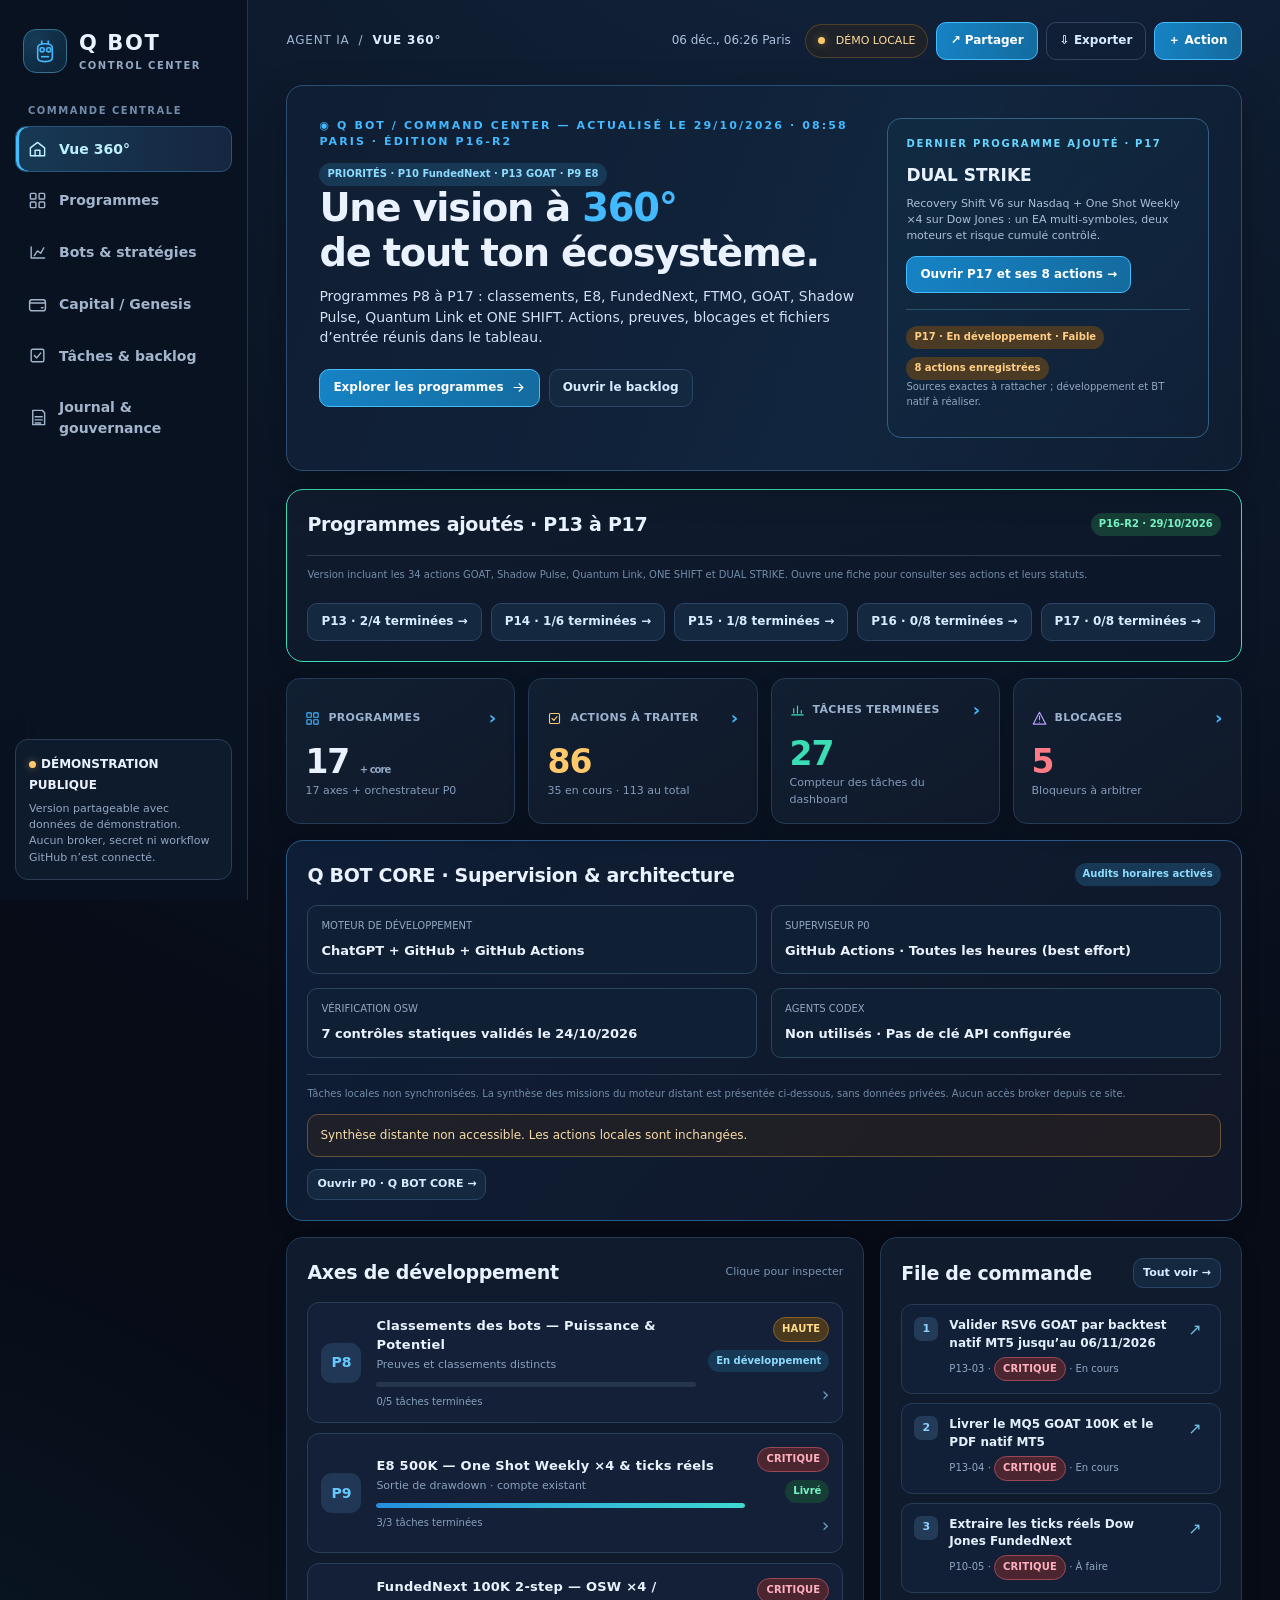
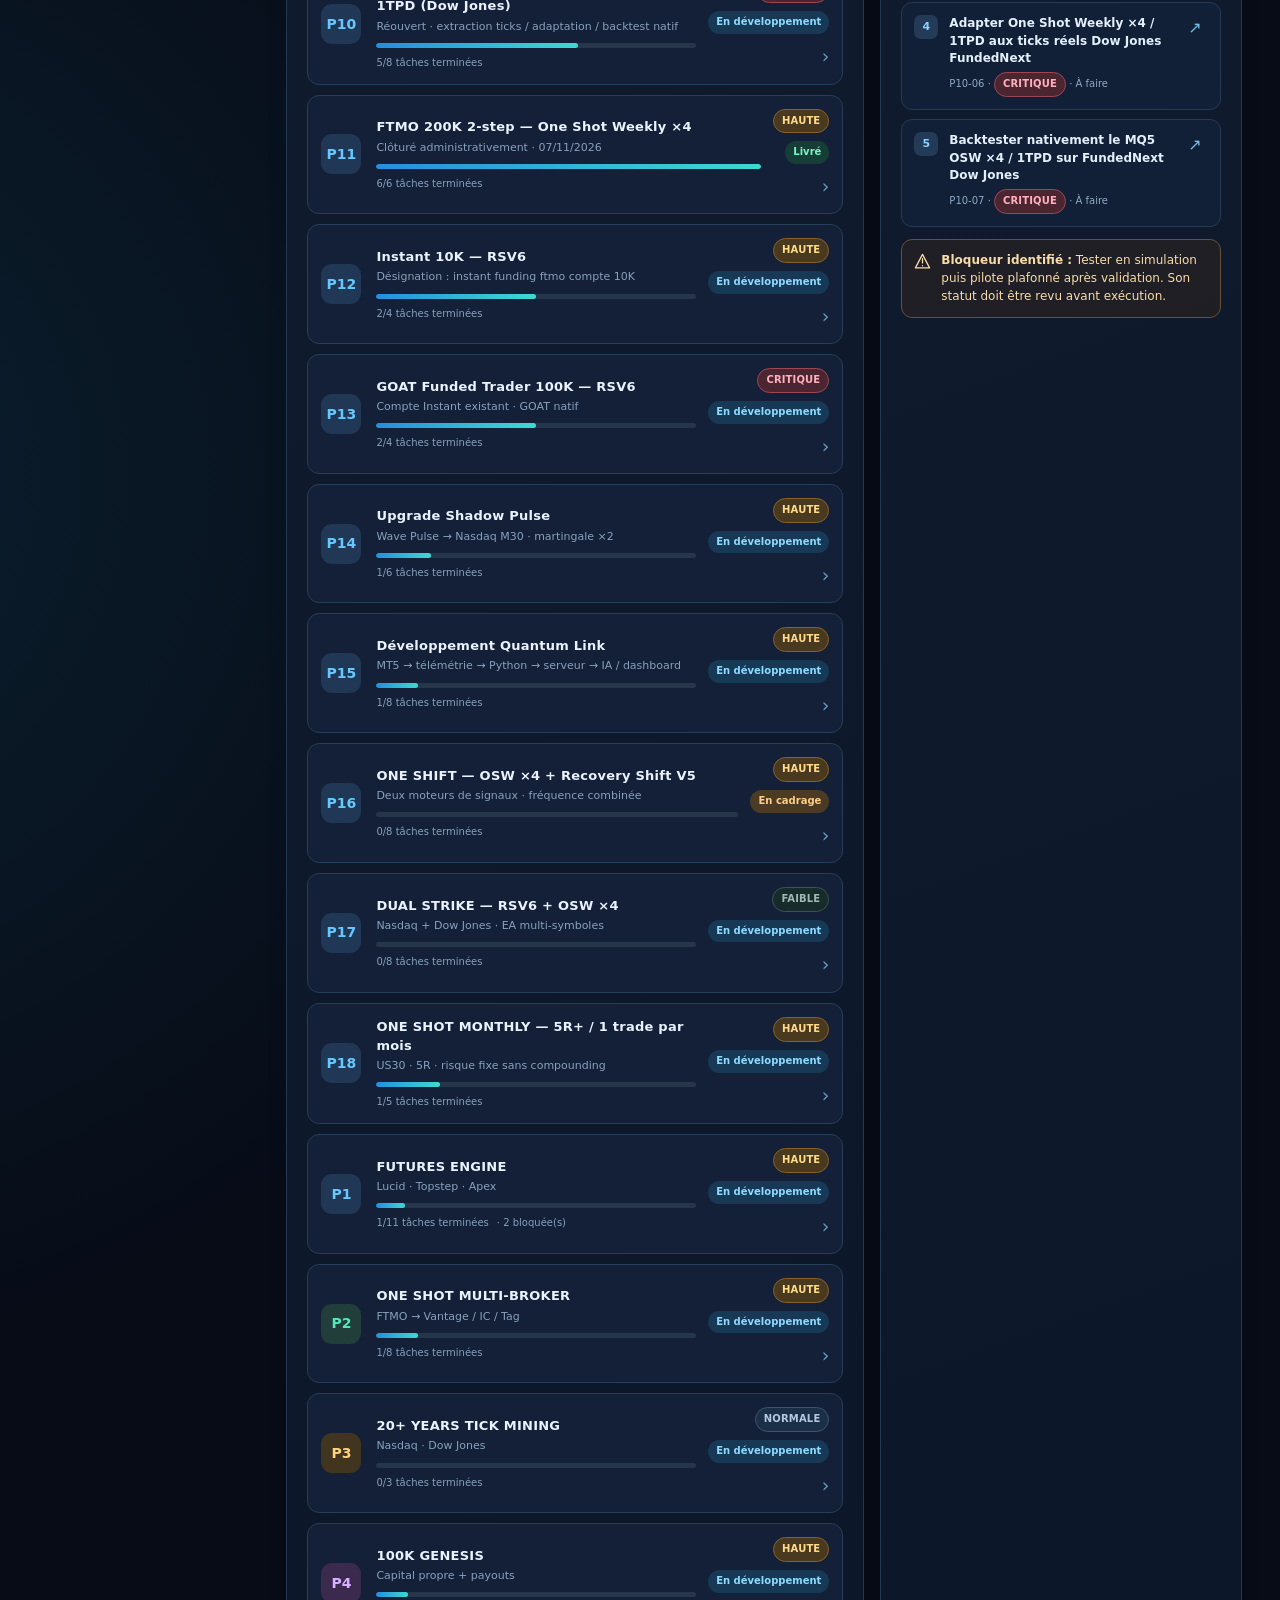
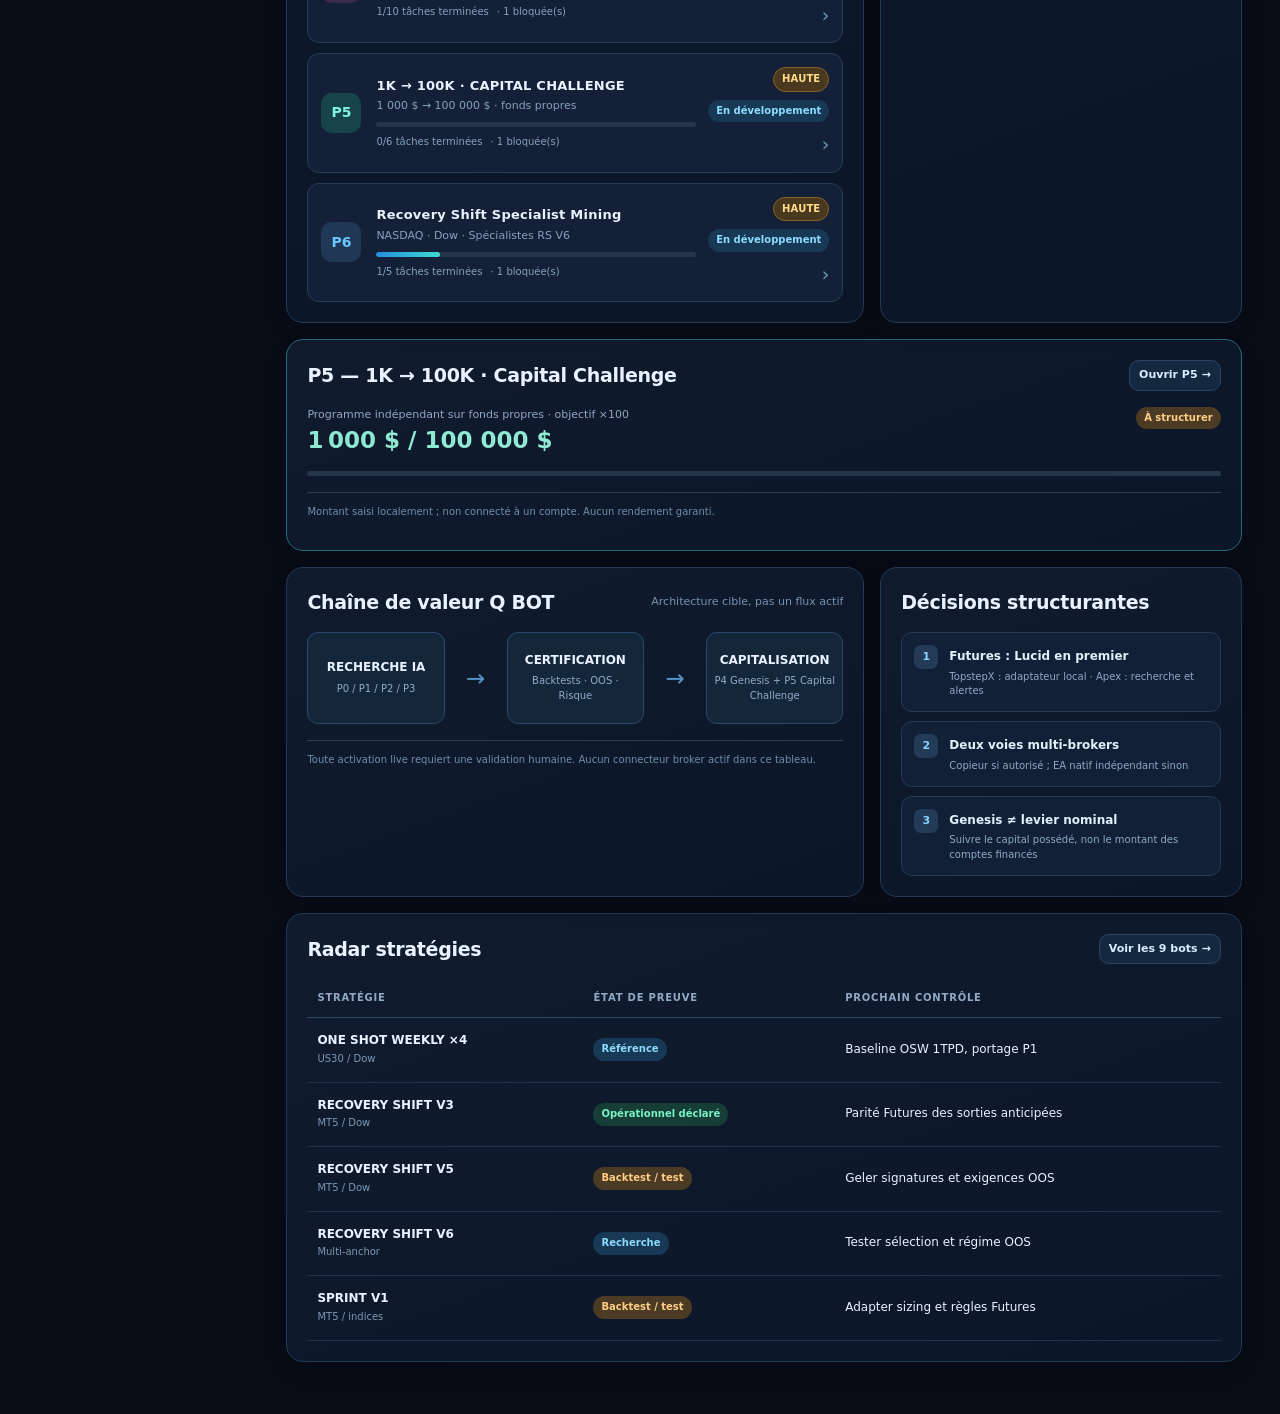
==== commit b7d4e57a: "Q BOT P4: add FundedNext payout cycles 3/4 financing actions for FTMO Instant 100K and E8 PRO 500K" ====
--- a/qbot-control-center/index.html
+++ b/qbot-control-center/index.html
@@ -113,7 +113,7 @@
 const ICONS={home:'<path d="m3 10 9-7 9 7v10H3z"/><path d="M9 20v-7h6v7"/>',programs:'<rect x="3" y="3" width="7" height="7" rx="1"/><rect x="14" y="3" width="7" height="7" rx="1"/><rect x="3" y="14" width="7" height="7" rx="1"/><rect x="14" y="14" width="7" height="7" rx="1"/>',strategies:'<path d="M4 19V5m0 14h17M8 16l4-6 4 3 4-7"/>',capital:'<rect x="2" y="6" width="20" height="14" rx="3"/><path d="M2 10h20m-5 6h2"/>',tasks:'<rect x="4" y="4" width="16" height="16" rx="2"/><path d="m8 12 3 3 5-6"/>',journal:'<path d="M6 3h12l3 3v15H6zM9 11h9M9 15h9M9 19h7"/>',alert:'<path d="M12 2 2 21h20L12 2ZM12 8v6m0 4h.01"/>',up:'<path d="M7 17 17 7M8 7h9v9"/>',gear:'<circle cx="12" cy="12" r="3"/><path d="m4 11-2 1 2 1 1 3-1 2 3 3 2-1 3 1 3-1 2 1 3-3-1-2 1-3 2-1-2-1-1-3 1-2-3-3-2 1-3-1-3 1-2-1-3 3 1 2z"/>',arrow:'<path d="M5 12h14m-6-6 6 6-6 6"/>',chart:'<path d="M3 19h18M6 16V9m6 7V5m6 11v-4"/>'};
 function icon(name,cls=''){return `<svg class="${cls}" viewBox="0 0 24 24" fill="none" stroke="currentColor" stroke-width="1.8" stroke-linecap="round" stroke-linejoin="round" aria-hidden="true">${ICONS[name]||ICONS.programs}</svg>`}
 const ACCOUNT_PROGRAMS=[{"id":"P8","name":"Classements des bots — Puissance & Potentiel","short":"Preuves et classements distincts","desc":"Réconcilier les sources, qualifier les nouvelles preuves et mettre à jour les classements Puissance et Potentiel selon leurs critères existants.","status":"en_cours","owner":"Q BOT Classements","priority":"HAUTE","next":"Qualifier les nouvelles preuves par bot, version, broker, période et risque avant de modifier les classements.","risk":"Critères et preuves à vérifier ; aucun score ni rang inventé.","stack":["Puissance","Potentiel","Preuves traçables"],"automation":{"title":"Q BOT — Classements P8","enabled":true,"cadence":"Quotidien · Europe/Paris","start":"2026-10-29","mode":"Mise à jour sur preuves vérifiées"},"deliverables":["Classement Puissance sourcé","Classement Potentiel sourcé"]},{"id":"P9","name":"E8 500K — One Shot Weekly ×4 & ticks réels","short":"Sortie de drawdown · compte existant","desc":"Adapter One Shot Weekly ×4/1TPD pour la récupération E8 par paliers de 1K et trois budgets d’essai de 1K ; validation sur données natives par instrument.","status":"en_cours","owner":"Q BOT Recovery","priority":"CRITIQUE","next":"P9-04 — Adapter et tester OSW ×4/1TPD pour la récupération E8.","risk":"Date finale réelle du CSV : 20/03/2026, malgré le nom indiquant octobre ; serveur/fuseau et couverture à vérifier avant BT","stack":["E8 500K","OSW ×4 / 1TPD","Ticks NSDQ+ reçus","MQ5 + PDF MT5"],"automation":{"title":"Q BOT — P9 E8 & P13 GOAT","enabled":true,"cadence":"Reprise quotidienne partagée P9/P13 · Europe/Paris","start":"2026-10-29","mode":"Arrêt à la livraison du .mq5 + PDF de BT natif MT5 ; branchement par l’utilisateur"},"deliverables":["Source .mq5 versionnée","Rapport PDF du backtest natif MT5 réellement exécuté"]},{"id":"P10","name":"FundedNext 100K 2-step — OSW ×4 / 1TPD (Dow Jones)","short":"Réouvert · extraction ticks / adaptation / backtest natif","desc":"Nouveau chantier P10 à la demande de l’utilisateur le 07/11/2026 : extraire les ticks réels Dow Jones du serveur FundedNext, adapter One Shot Weekly ×4 / 1TPD à ces ticks puis réaliser un backtest natif MT5 sur le MQ5 exact. L’ancien chantier RS V6 sans ancre 8H reste clos et historisé.","status":"en_cours","owner":"Q BOT One Shot","priority":"CRITIQUE","next":"P10-05 — Extraire les ticks réels Dow Jones FundedNext et documenter la période, le symbole, la qualité et le serveur.","risk":"Extraction de ticks FundedNext non encore vérifiée ; aucun nouveau BT natif MT5 Model=4 validé. Aucune simulation proxy en remplacement.","stack":["FundedNext 100K 2-step","Dow Jones / US30","OSW ×4 / 1TPD","Ticks réels broker","MT5 Model=4"],"automation":{"title":"Q BOT P10 — FN 100K RSV6 sans 8H","enabled":false,"cadence":"Quotidien le matin · Europe/Paris","start":"2026-10-29","mode":"Arrêt à la livraison du .mq5 + PDF de BT natif MT5 ; branchement par l’utilisateur"},"deliverables":["Export/audit des ticks réels Dow Jones FundedNext","MQ5 OSW ×4 / 1TPD adapté et versionné","Rapport natif MT5 HTML/PDF, logs, CSV d’audit et SHA-256"]},{"id":"P11","name":"FTMO 200K 2-step — One Shot Weekly ×4","short":"Clôturé administrativement · 07/11/2026","desc":"Programme P11 FTMO 200K 2-step — One Shot Weekly ×4 clôturé administrativement à la demande de l’utilisateur le 07/11/2026. Travaux interrompus, sans certification d’un nouveau backtest natif MT5 ni validation des correctifs non intégrés. PR #144, #151 et #155 fermées sans fusion.","status":"done","owner":"Q BOT One Shot","priority":"HAUTE","next":"Aucune tâche Q BOT restante : clôture administrative à la demande de l’utilisateur.","risk":"Clôture administrative uniquement : aucune certification MT5 supplémentaire ; les limitations et preuves historiques restent inchangées.","stack":["FTMO 200K","OSW ×4","1 trade/jour max","4 trades/semaine max","Payout FN 200K"],"automation":{"title":"Q BOT P11 — FTMO 200K OSW ×4","enabled":false,"cadence":"Quotidien le matin · Europe/Paris","start":"2026-10-29","mode":"Arrêt à la livraison du .mq5 + PDF de BT natif MT5 ; branchement par l’utilisateur"},"deliverables":["Source .mq5 versionnée","Rapport PDF du backtest natif MT5 réellement exécuté"]},{"id":"P12","name":"Instant 10K — RSV6","short":"Désignation : instant funding ftmo compte 10K","desc":"Recherche RSV6 pour le FTMO Instant 10K identifié ; contrat individuel, actualités et horloge à vérifier avant toute conclusion de compatibilité.","status":"en_cours","owner":"Q BOT RSV6","priority":"HAUTE","next":"Compiler et backtester la variante historique fail-closed ; compléter audit news/horloge","risk":"Contrat individuel, actualités et horloge à vérifier ; candidat modifié non compilé ni backtesté nativement.","stack":["FTMO Instant 10K","RSV6","Contrat et lots minimaux","MQ5 + PDF MT5"],"automation":{"title":"Q BOT P12 — Instant 10K RSV6","enabled":true,"cadence":"Quotidien le matin · Europe/Paris","start":"2026-10-29","mode":"Arrêt à la livraison du .mq5 + PDF de BT natif MT5 ; branchement par l’utilisateur"},"deliverables":["Source .mq5 versionnée","Rapport PDF du backtest natif MT5 réellement exécuté"]},{"id":"P13","name":"GOAT Funded Trader 100K — RSV6","short":"Compte Instant existant · GOAT natif","desc":"Recherche Recovery Shift V6 pour le GOAT Instant 100K existant. Livraison limitée au MQ5 exact et au PDF du backtest natif MT5. Trajectoire 100K→300K : contexte uniquement.","status":"en_cours","owner":"Q BOT GOAT","priority":"CRITIQUE","next":"Backtest natif GOAT du MQ5 exact, ticks réels Model=4, période arrêtée au 06/11/2026 inclus ; P13-04 livraison en cours.","risk":"Modèle et règles propres au compte à confirmer ; chiffres des infographies non certifiés comme payouts ou résultats futurs","stack":["GOAT 100K","RSV6 GOAT MINCORR","NAS100.x","Ticks GOAT","MQ5 + PDF MT5"],"automation":{"title":"Q BOT — P9 E8 & P13 GOAT","enabled":false,"cadence":"Reprise quotidienne partagée P9/P13 · Europe/Paris","start":"2026-10-29","mode":"Automatisations ChatGPT suspendues ; aucune exécution implicite."},"deliverables":["Source .mq5 GOAT versionnée et testée","PDF du backtest natif MT5 correspondant"]},{"id":"P14","name":"Upgrade Shadow Pulse","short":"Wave Pulse → Nasdaq M30 · martingale ×2","desc":"Adapter Wave Pulse au Nasdaq M30 à15:30 avec SL=TP=amplitude de bougie. Tester l’objectif zéro journée perdante en2025/2026 après coûts, sans garantie de résultat.","status":"en_cours","owner":"Q BOT Shadow Pulse","priority":"HAUTE","next":"Figer bougie/fuseau/risque initial/fin de session, puis adapter le MQ5 et lancer le protocole natif MT5 disponible","risk":"Martingale : lot/marge finis, pertes et stop-out possibles. Source↔binaire daily à établir ; 2026complète indisponible au29/10/2026.","stack":["Nasdaq","M30","15:30","SL = bougie = TP","Martingale ×2","2025 / 2026","MQ5 + PDF MT5"],"inputs":[{"role":"source","name":"WavePulsev2 (3).mq5","library_file_id":"libfile_6bd89926e554819187f5533c75608bff","read":"source intégral935lignes lu","version":"2.00","status":"retrouvé","url":"https://chatgpt.com/library?file_id=libfile_6bd89926e554819187f5533c75608bff&account_id=personal"},{"role":"source_copy","name":"WavePulsev2 (3)(1).mq5","library_file_id":"libfile_b4aa9e7bef1081919e535c2d4c0e68c3","status":"lu","url":"https://chatgpt.com/library?file_id=libfile_b4aa9e7bef1081919e535c2d4c0e68c3&account_id=personal"},{"role":"source_copy","name":"WavePulsev2 (3)(2).mq5","library_file_id":"libfile_ef14c20060d081918abd3b6ebb7de253","status":"lu","url":"https://chatgpt.com/library?file_id=libfile_ef14c20060d081918abd3b6ebb7de253&account_id=personal"},{"role":"native_daily_reference","name":"Shadowpulse D1 Risk 0.1% PROFIT NET 15K DD 0%.pdf","library_file_id":"libfile_a1e92d772b708191a61dc85c13c9016b","risk_pct":0.1,"capital":100000,"trades":257,"net":15761.59,"equity_dd_pct":4.22,"url":"https://chatgpt.com/library?file_id=libfile_a1e92d772b708191a61dc85c13c9016b&account_id=personal"},{"role":"native_daily_reference","name":"Shadowpulse D1 Risk 0.4% COMPTE 10K PROFIT 7K.pdf","library_file_id":"libfile_fbabf1edbe288191b81641bc61cff5a6","risk_pct":0.4,"capital":10000,"trades":257,"net":7934.59,"equity_dd_pct":16.87,"url":"https://chatgpt.com/library?file_id=libfile_fbabf1edbe288191b81641bc61cff5a6&account_id=personal"},{"role":"native_daily_reference","name":"Shadowpulse D1 Risk 0.5% PROFIT NET 100K DD 16%.pdf","library_file_id":"libfile_6d7493483bec8191907021b9990472ad","risk_pct":0.5,"capital":100000,"trades":257,"net":105832.41,"equity_dd_pct":20.85,"url":"https://chatgpt.com/library?file_id=libfile_6d7493483bec8191907021b9990472ad&account_id=personal"}],"deliverables":["MQ5 exact testé + preset + empreinte","PDF du backtest natif MT5 et preuve d’origine","Bilan quotidien 2025/2026, DD et chaînes de martingale"],"automation":null},{"id":"P15","name":"Développement Quantum Link","short":"MT5 → télémétrie → Python → serveur → IA / dashboard","desc":"Reprendre les fichiers techniques de la conversation Conception du projet Quantum Link et développer la chaîne de télémétrie des décisions réelles des EAs jusqu’au dashboard et à un accès ChatGPT explicite. Architecture de la planche fournie : EA → sonde → collecteur local → serveur sécurisé → analyse et visualisation.","status":"en_cours","owner":"Q BOT Quantum Link","priority":"HAUTE","next":"Auditer les prototypes V1/V1.1 et figer le schéma des événements, la fiabilité de transport et les critères de validation.","risk":"Prototype local récupéré. Aucun flux MT5 réel, serveur public ou connecteur ChatGPT actif certifié. Compilation MQL5 et tests de bout en bout à exécuter ; aucune télémétrie simulée présentée comme réelle.","stack":["MQL5","Collecteur Python","FastAPI / SQLite","HTTPS / WebSocket","IA en lecture seule","Dashboard mobile","Accès ChatGPT"],"inputs":[{"role":"project_archive","label":"Prototype de référence · sonde, collecteur, serveur et dashboard","name":"quantum_link_v1.zip","library_file_id":"libfile_23843f41edd081918f325b9ccefa1943","url":"https://chatgpt.com/library?file_id=libfile_23843f41edd081918f325b9ccefa1943&account_id=personal","sha256":"f2dbabc106249d86d5b90b856b65ee4bcaa82cb49b6a4b47d868d186d6522e1c","files":["quantum_link_v1/collector/collector.py","quantum_link_v1/README.md","quantum_link_v1/mql5/QuantumLinkDemoEA.mq5","quantum_link_v1/mql5/QuantumLinkProbe.mqh","quantum_link_v1/requirements.txt","quantum_link_v1/server/dashboard.html","quantum_link_v1/server/demo.py","quantum_link_v1/server/app.py"],"status":"Archive récupérée ; contenu et README inspectés"},{"role":"project_archive","label":"Extension IA historique · Gemini, non retenu pour la cible ChatGPT","name":"quantum_link_v1_1_gemini.zip","library_file_id":"libfile_3ebca2c01b2c81918092af7894ab0af3","url":"https://chatgpt.com/library?file_id=libfile_3ebca2c01b2c81918092af7894ab0af3&account_id=personal","sha256":"78d93ceb0d0ed51e7e70d86b6e697f3db319d7b9e28e4d8a6609fffdf463e810","files":["quantum_link_v1/tests/test_gemini.py","quantum_link_v1/requirements.txt","quantum_link_v1/server/dashboard.html","quantum_link_v1/server/gemini.py","quantum_link_v1/server/app.py","quantum_link_v1/server/demo.py","quantum_link_v1/README.md","quantum_link_v1/collector/collector.py","quantum_link_v1/mql5/QuantumLinkProbe.mqh","quantum_link_v1/mql5/QuantumLinkDemoEA.mq5"],"status":"Archive récupérée ; contenu et README inspectés"}],"automation":null,"deliverables":["Sources versionnées : sonde MQL5, collecteur, serveur et dashboard","Schéma des événements, API et documentation d’installation","Tests et rapport de validation de bout en bout, simulation et MT5 distingués","Interface de lecture ChatGPT avec authentification et procédure de connexion explicite"]},{"id":"P16","name":"ONE SHIFT — OSW ×4 + Recovery Shift V5","short":"Deux moteurs de signaux · fréquence combinée","desc":"Développer un EA unique réunissant les signaux de One Shot Weekly ×4 et de Recovery Shift V5, actifs en parallèle. Objectif : augmenter les occasions réellement exécutables tout en préservant les règles propres à chaque moteur. Mesurer le gain de fréquence, les conflits et le risque agrégé.","status":"cadrage","owner":"Q BOT ONE SHIFT","priority":"HAUTE","next":"Retrouver et figer les deux sources MQ5 et leurs rapports natifs ; définir l’orchestration et le budget de risque partagé.","risk":"Fréquence supplémentaire à mesurer, non acquise. Signaux simultanés, corrélation, exposition cumulée, marges et règles hedging/netting à traiter. Aucun EA fusionné ni BT exécuté à ce stade.","stack":["ONE SHIFT","OSW ×4 / 1TPD","Recovery Shift V5","Moteurs parallèles","Risque agrégé","MQ5 + PDF MT5"],"inputs":[],"automation":null,"deliverables":["MQ5 ONE SHIFT exact testé et paramètres versionnés","PDF du backtest natif MT5 avec preuves et traçabilité","Comparatif OSW seul / RSV5 seul / ONE SHIFT : fréquence, résultats et risque"]},{"id":"P17","name":"DUAL STRIKE — RSV6 + OSW ×4","short":"Nasdaq + Dow Jones · EA multi-symboles","desc":"Développer un EA unique associant Recovery Shift V6 sur Nasdaq et One Shot Weekly ×4 sur Dow Jones. Moteurs actifs en parallèle, états indépendants et risque cumulé contrôlé. Distinguer P16 ONE SHIFT qui associe RSV5 et OSW.","status":"en_cours","owner":"Q BOT DUAL STRIKE","priority":"FAIBLE","next":"Raccorder les adaptateurs RSV6/OSW, puis vérifier la parité séparée et le test natif multi-symboles.","risk":"Socle observateur v0.01 écrit, aucun moteur de signaux raccordé et aucun BT natif. Choix exact source/rapport RSV6 et budget partagé encore à établir.","stack":["RSV6 · Nasdaq","OSW ×4 · Dow","Multi-symboles","Risque agrégé","MQ5 + PDF MT5"],"inputs":[{"role":"research_source","name":"DUAL STRIKE v0.01 — PR142","url":"https://github.com/giniusconcept/QuantLab-Mobile/pull/142","status":"Socle de recherche écrit ; signaux et exécution non raccordés"}],"automation":null,"deliverables":["MQ5 DUAL STRIKE exact testé et presets","PDF du backtest natif MT5 multi-symboles réellement exécuté","Comparatif RSV6 seul / OSW seul / DUAL STRIKE : fréquence et risque"]},{"id":"P18","name":"ONE SHOT MONTHLY — 5R+ / 1 trade par mois","short":"US30 · 5R · risque fixe sans compounding","desc":"Développer et valider One Shot Monthly à partir du MQ5 de parité fourni, des rapports MT5 FTMO et du replay historique ONE SHOT 5R+ UNION. Distinguer impérativement replay in-sample 45/45 et exécution native ; la version livrée est un banc de parité à signaux mensuels figés, pas encore un moteur autonome de découverte de spécialistes.","status":"en_cours","owner":"Q BOT One Shot Monthly","priority":"HAUTE","next":"Auditer la source MQ5 de parité contre le rapport MT5 et la recherche ; préparer la validation native Model=4 ticks réels hors échantillon, puis livrer les preuves.","risk":"45/45 mois +5R provient d’un replay de recherche in-sample, non certifié OOS. Rapport natif FTMO 2023–28/09/2026 montre 45 trades dont 27 gagnants et 18 perdants ; ne pas confondre les deux résultats ni extrapoler 100% WR.","stack":["ONE SHOT MONTHLY 5R+","US30.cash · FTMO","1 trade maximum/mois","2% fixe de 100K · 2000 USD","SL -1R / TP +5R","MQ5 + rapport natif MT5"],"inputs":[{"role":"source","name":"ONE_SHOT_MONTHLY_5R_NO_COMPOUND_PARITY_V1.mq5","status":"Pièce jointe utilisateur du 07/11/2026 · script de parité, pas moteur autonome de découverte"},{"role":"report","name":"ONE SHOT MONTHLY.pdf","status":"Rapport Strategy Tester FTMO 01/01/2023–28/09/2026 : 45 trades, 27 gagnants, 18 perdants, résultat net +231794,43 USD ; qualité déclarée 100% ticks réels"},{"role":"research","name":"ONE_SHOT_5R_BACKTEST_2023_2026_YTD.pdf","status":"Replay de recherche in-sample : 45/45 mois à +5R ; non équivalent à la performance native"},{"role":"bundle","name":"ONE_SHOT_5R_MT5_BUNDLE.zip","status":"Archive utilisateur contenant harness de parité, feed CSV, presets SET/INI et README"}],"automation":null,"deliverables":["MQ5 One Shot Monthly versionné et audit de parité","Rapport natif MT5 HTML/PDF Model=4 ticks réels et logs d’exécution","CSV d’audit, jeu de paramètres, SHA-256 et conclusion OOS sans promesse de 100% WR"]}];
-const ACCOUNT_TASKS=[{"id":"GITHUB-ISSUE-148","ref":"P11-06","project":"P11","title":"Vérification terminée — OSW 1TPD non branché sur FTMO 200K","note":"Diagnostic clôturé le 01/11/2026 sur confirmation utilisateur après identification du code branché : OSW ×4/1TPD n’est pas installé sur le FTMO 200K ; la version en place permet plusieurs trades par jour. Aucun remplacement ni changement de paramètres effectué. Suite : P11-04 validation des compteurs et reprise, puis P11-05 livraison MQ5 + PDF natif. Le branchement sera réalisé par l’utilisateur.","status":"done","owner":"Q BOT + utilisateur (accès MT5 PC/VPS)","priority":"CRITIQUE","issue":148},{"id":"ACCOUNT-P8-01","ref":"P8-01","project":"P8","title":"Réconcilier les sources et critères des conversations Puissance et Potentiel du projet CLASSEMENTS DES BOTS","note":"Sources vérifiables, critères existants respectés, changements motivés; aucun score inventé Aucun classement modifié sans preuve vérifiée.","status":"todo","owner":"Q BOT Classements","priority":"HAUTE"},{"id":"ACCOUNT-P8-02","ref":"P8-02","project":"P8","title":"Collecter et dédupliquer les nouvelles preuves, par version, broker, période et risque","note":"Sources vérifiables, critères existants respectés, changements motivés; aucun score inventé Aucun classement modifié sans preuve vérifiée.","status":"todo","owner":"Q BOT Classements","priority":"HAUTE"},{"id":"ACCOUNT-P8-03","ref":"P8-03","project":"P8","title":"Préparer le classement Puissance avec distinction puissance brute et preuve opérationnelle","note":"Sources vérifiables, critères existants respectés, changements motivés; aucun score inventé Aucun classement modifié sans preuve vérifiée.","status":"todo","owner":"Q BOT Classements","priority":"HAUTE"},{"id":"ACCOUNT-P8-04","ref":"P8-04","project":"P8","title":"Préparer le classement Potentiel des branches R&D distinctes","note":"Sources vérifiables, critères existants respectés, changements motivés; aucun score inventé Aucun classement modifié sans preuve vérifiée.","status":"todo","owner":"Q BOT Classements","priority":"HAUTE"},{"id":"ACCOUNT-P8-05","ref":"P8-05","project":"P8","title":"Historiser et livrer les changements justifiés; écriture directe dans les conversations bloquée tant qu'aucun outil ne la permet","note":"Sources vérifiables, critères existants respectés, changements motivés; aucun score inventé Aucun classement modifié sans preuve vérifiée.","status":"todo","owner":"Q BOT Classements","priority":"HAUTE"},{"id":"ACCOUNT-P9-04","ref":"P9-04","project":"P9","title":"Adapter et tester One Shot Weekly ×4 pour la récupération E8","note":"29/10/2026 : checkpoints atomiques du modèle hors ligne ajoutés ; six tests de reprise PASS (réservations, compteurs, budgets, doublons, dépassement et arrêt conservés). Intégration MQ5 et BT natif encore requis. Données NSDQ+ distinctes du Dow. Preuves : PR139, commit 2e9438d76e85d8561ec334bc3092647809e7bcb3.","status":"doing","owner":"Q BOT Recovery","priority":"CRITIQUE"},{"id":"ACCOUNT-P9-05","ref":"P9-05","project":"P9","title":"Livrer le MQ5 et le PDF du backtest natif MT5 E8","note":"Livrables finaux : source .mq5 exacte et rapport PDF issu d’un backtest réellement exécuté dans le Strategy Tester MT5 sur données E8 vérifiées. Associer version/SHA, paramètres, symbole, période, qualité des ticks, coûts, trades et drawdown. Q BOT s’arrête à cette livraison ; installation et branchement réalisés par l’utilisateur.\nDémarrage 28/10/2026 : Livraison MQ5 + PDF natif attend les données E8 et un BT natif vérifié. Preuves : PR #139.","status":"todo","owner":"Q BOT Recovery","priority":"CRITIQUE"},{"id":"ACCOUNT-P10-01","ref":"P10-01","project":"P10","title":"Identifier RSV6 sans ancre 8H ≈300/297 trades","note":"Deux PDF natifs retrouvés et contrôlés : baseline275 trades/221 gains, MINCORR174/170. Aucun ne correspond à la référence~300/297 ; ne pas substituer arbitrairement. Paramètres de reproduction extraits.\nClôturé administrativement le 07/11/2026 à la demande de l’utilisateur ; les livrables ou validations techniques non réalisés ne sont pas réputés accomplis.","status":"done","owner":"Q BOT Recovery Shift","priority":"CRITIQUE"},{"id":"ACCOUNT-P10-02","ref":"P10-02","project":"P10","title":"Vérifier le contrat FundedNext 100K 2-step","note":"État des phases, objectifs, pertes maximales et autorisation EA ; aucun grandfathering hérité du funded 200K.\nDémarrage 28/10/2026 : Règle publique FundedNext vérifiée le 28/10 : EA interdits sur >=50K ; exception du contrat de ce 100K non établie. Recherche hors compte poursuivie. Preuves : PR #139.\nClôturé administrativement le 07/11/2026 à la demande de l’utilisateur ; les livrables ou validations techniques non réalisés ne sont pas réputés accomplis.","status":"done","owner":"Q BOT Recovery Shift","priority":"CRITIQUE"},{"id":"ACCOUNT-P10-03","ref":"P10-03","project":"P10","title":"Valider compilation, parité et backtests de la variante","note":"29/10/2026 : deux candidats NO_A8 corrigent la promotion au lot minimal et refusent les volumes hors budget/non finis. Inputs et signaux conservés ; 12 cas limites + 9999 contrôles numériques par normaliseur passent via extraction C++. Ni compilation MetaEditor ni nouveau BT exécutés. Rapports 275/174 non attribués à ces candidats ; référence 300/297 non identifiée. PR139, commit 2e9438d76e85d8561ec334bc3092647809e7bcb3.\nClôturé administrativement le 07/11/2026 à la demande de l’utilisateur ; les livrables ou validations techniques non réalisés ne sont pas réputés accomplis.","status":"done","owner":"Q BOT Recovery Shift","priority":"CRITIQUE"},{"id":"ACCOUNT-P10-04","ref":"P10-04","project":"P10","title":"Livrer RSV6 sans ancre 8H en MQ5 et son PDF de BT natif MT5","note":"Livrer la variante exacte .mq5 sans ancre 8H et le PDF du véritable backtest natif MT5 correspondant, avec paramètres, broker, période et résultats traçables. Aucun branchement ni suivi opérationnel des phases par Q BOT ; l’utilisateur prend en charge l’installation.\nDémarrage 28/10/2026 : Source exacte à sélectionner avec rapport natif correspondant ; aucun PDF de BT inventé. Preuves : PR #139.\nClôturé administrativement le 07/11/2026 à la demande de l’utilisateur ; les livrables ou validations techniques non réalisés ne sont pas réputés accomplis.","status":"done","owner":"Q BOT Recovery Shift","priority":"CRITIQUE"},{"id":"ACCOUNT-P11-02","ref":"P11-02","project":"P11","title":"Vérifier le modèle et les conditions du futur FTMO 200K","note":"Profils FTMO1-step/2-step distingués sans sélectionner le contrat futur. Préflight de recherche200K à risque fixe1% (2000 USD nominal avant frais) selon politique utilisateur ; pas d’achat ni de profil live activé.\nClôturé administrativement le 07/11/2026 à la demande de l’utilisateur ; aucune exécution technique supplémentaire ni validation native MT5 revendiquée.","status":"done","owner":"Q BOT One Shot","priority":"HAUTE"},{"id":"ACCOUNT-P11-03","ref":"P11-03","project":"P11","title":"Figer One Shot Weekly ×4 depuis le projet One Shot","note":"Identifier source, paramètres, rapport et compilation exacts ; référence PR #4 à vérifier.\nDémarrage 28/10/2026 : Baseline OSW ×4 corrigée identifiée : PR #4, commit de6128a ; code et paramètres gelés comme référence. Variante expérimentale de volume séparée dans PR #139, non compilée MT5. Preuves : PR #139.","status":"done","owner":"Q BOT One Shot","priority":"HAUTE"},{"id":"ACCOUNT-P11-04","ref":"P11-04","project":"P11","title":"Brancher OSW ×4/1TPD avec palier 190K sur le FTMO 200K","note":"Terminé le 01/11/2026 sur confirmation utilisateur et capture MT5 : compte 511278995 FTMO 200K 2-step ; EA OSW_FTMO_200K_PALIER_190K_RISK_1K_2K attaché à US30.cash M1, Trading Algo vert. Balance affichée 181516,79 USD. Profil prévu 1000 USD sous 190000 de balance, 2000 USD dès ce seuil, retour à 1000 en dessous. Paramètres chargés et logs Experts complets non transmis ; aucune vérification distante de fonctionnement continu.","status":"done","owner":"Utilisateur","priority":"HAUTE"},{"id":"ACCOUNT-P11-05","ref":"P11-05","project":"P11","title":"Exécuter le backtest MT5 de la version OSW FTMO 200K à palier 190K","note":"Exécution terminée par l’utilisateur et confirmée par capture le 01/11/2026 : test octobre 2026, dépôt 200000 USD, 9 trades dont 8 gains et 1 perte ; profit affiché 6109,39 USD, solde final 206109,39 USD. Source livrée : OSW_FTMO_200K_PALIER_190K_RISK_1K_2K. Test parti au-dessus du seuil : passage 1K→2K non démontré par cette capture. Mode ticks réels/Model=4, paramètres complets et qualité historique non vérifiables sur cette capture. Rapport natif HTML/PDF, logs, CSV et empreintes de l’EX5 testé non transmis. Clôture de l’exécution déclarée, pas certification de l’audit ni livraison d’un PDF. Aucun run GitHub Actions revendiqué.","status":"done","owner":"Utilisateur — backtest MT5 local","priority":"HAUTE"},{"id":"ACCOUNT-P12-01","ref":"P12-01","project":"P12","title":"Identifier le produit instant funding ftmo 10K","note":"Retrouver contrat/fournisseur exact ; conserver la désignation utilisateur sans substitution de société ou de programme.\nDémarrage 28/10/2026 : FTMO Instant 10K confirmé par les pages officielles FTMO consultées le 28/10/2026. Preuves : PR #139.","status":"done","owner":"Q BOT RSV6","priority":"HAUTE"},{"id":"ACCOUNT-P12-02","ref":"P12-02","project":"P12","title":"Identifier source et variante RSV6 pour le 10K","note":"Ne pas appliquer automatiquement la suppression de l’ancre 8H demandée seulement pour P10.\nDémarrage 28/10/2026 : Source RSV6 FTMO Instant 10K retrouvée et rapprochée de l’artefact natif ; A8 conservée, source de référence à 2% fixe/10K et 1 trade/jour. Preuves : PR #139.","status":"done","owner":"Q BOT RSV6","priority":"HAUTE"},{"id":"ACCOUNT-P12-03","ref":"P12-03","project":"P12","title":"Vérifier règles du 10K et compatibilité EA","note":"Variante de recherche corrigeant les lectures d’historique incomplètes : getters/tickets défaillants et nonfinite bloquent le calcul ; limites/cache/compteurs validés seulement après scan complet. Tests des vrais helpers MQL via shimC++ PASS. Inputs/signaux inchangés ; MetaEditor et nouveau BT natif non exécutés. Audit news/horloge reste ouvert.","status":"doing","owner":"Q BOT RSV6","priority":"HAUTE"},{"id":"ACCOUNT-P12-04","ref":"P12-04","project":"P12","title":"Livrer RSV6 10K en MQ5 et son PDF de backtest natif MT5","note":"PDF historique482 trades conservé comme preuve de l’ancienne référence. Ne pas l’attribuer au nouveau MQ5 HISTORY_FAILCLOSED_RESEARCH qui nécessite son propre BT natif.","status":"doing","owner":"Q BOT RSV6","priority":"HAUTE"},{"id":"ACCOUNT-P13-01","ref":"P13-01","project":"P13","title":"Identifier et figer RSV6 GOAT pour le 100K","note":"Pièces reçues de l’utilisateur le 28/10/2026 : RecoveryShift_V6_GOAT_MINIMAL_CORRECTION_V1.mq5 (SHA256 424269e7ca6776c7987677eda176717eb633e8410cd011c2a27741cd21bf69c0) et RSV6_GOAT_MINCORR_FULL_20260428_20260930.pdf (SHA256 ad8774d75dd470ef7eedcfc5caaf37b1221945fec2df08b66fe5d1719932db67). Expert, symbole NAS100.x, magic 6063501, risque fixe 1000 USD et TP 0.50R concordants. Rapport 10 pages GoatFunded-Server3 build6238, H1 28/04–30/09/2026 : 61 trades, 60/1, profit net 28715.43 USD, equity DD maximal1505.47 USD/1.29%, qualité affichée100% real ticks. Identification de la référence terminée ; pas de nouvelle compilation/BT et pas de preuve binaire-source indépendante. Clôture administrative confirmée le 07/11/2026 à la demande de l’utilisateur, sans certification binaire supplémentaire.","status":"done","priority":"CRITIQUE","owner":"Q BOT GOAT"},{"id":"ACCOUNT-P13-02","ref":"P13-02","project":"P13","title":"Auditer règles et paramètres du GOAT 100K existant","note":"Règles officielles analysées selon date/modèle : minimum de détention60/120s, GOAT etHERO distincts, propriété EA et hosting. Contrat individuel/date d’achat non confirmés ; aucune certification de conformité revendiquée. Clôturé administrativement sur instruction du 07/11/2026 ; réserves de conformité contractuelle conservées.","status":"done","priority":"CRITIQUE","owner":"Q BOT GOAT"},{"id":"ACCOUNT-P13-03","ref":"P13-03","project":"P13","title":"Valider RSV6 GOAT par backtest natif MT5 jusqu’au 06/11/2026","note":"29/10/2026 : candidat GOAT renforçant volume et perte calculée ; neuf scénarios RiskVolume et 12 cas limites + 9999 contrôles volume passent via shim C++. PDF historique rapproché à nouveau : 61 trades, 28715.43 USD nets, max deux positions simultanées, cinq gains <120 s. Nouveau candidat non compilé/non backtesté MT5. Source/workflow non identiques ; parité binaire non établie. PR139, commit 2e9438d76e85d8561ec334bc3092647809e7bcb3. Période demandée le 07/11/2026 : étendre le backtest natif GOAT jusqu’au 06/11/2026 inclus (Model=4, ticks réels), sans substitution proxy. À exécuter, aucun résultat revendiqué.","status":"doing","priority":"CRITIQUE","owner":"Q BOT GOAT"},{"id":"ACCOUNT-P13-04","ref":"P13-04","project":"P13","title":"Livrer le MQ5 GOAT 100K et le PDF natif MT5","note":"Livrer le .mq5 exact testé et le PDF issu du Strategy Tester MT5, avec source/SHA, symbole, broker, période, paramètres, données et limites. Q BOT s’arrête à cette livraison. Installation et branchement par l’utilisateur ; aucun achat 300K ni réinvestissement automatisé. Statut passé En cours le 07/11/2026 sur demande ; livraison finale encore non certifiée.","status":"doing","priority":"CRITIQUE","owner":"Q BOT GOAT"},{"id":"ACCOUNT-P14-01","ref":"P14-01","project":"P14","title":"Rattacher Wave Pulse MQ5 et les BT natifs daily","status":"done","note":"Entrées retrouvées et lues : WavePulsev2 (3).mq5 + deux copies ; rapports Shadowpulse Daily risques0,1%/0,4%/0,5%, FTMO-Demo6140 US100.cash 01/01–31/08/2026. Liens dans la fiche. Correspondance du binaire shadowpulse au MQ5 encore à prouver.","priority":"HAUTE","owner":"Q BOT Shadow Pulse"},{"id":"ACCOUNT-P14-02","ref":"P14-02","project":"P14","title":"Figer les règles M30, 15:30 et le séquencement","status":"doing","note":"Nasdaq ; M30 ; SL=TP=amplitude high-low de la bougie de référence. Horaire15:30 interprété provisoirement Europe/Paris ; N-1 clôturée15:00–15:30 à vérifier. Annuler le côté opposé au premier déclenchement, puis alternance au SL du trade courant ; taille doublée après perte. Risque initial, capital, fin de session et limites non fixés.","priority":"HAUTE","owner":"Q BOT Shadow Pulse"},{"id":"ACCOUNT-P14-03","ref":"P14-03","project":"P14","title":"Adapter le MQ5 Wave Pulse en variante de recherche","status":"todo","note":"Créer une variante dédiée : amplitude M30 calculée sans anticipation et figée par cycle, SL/TP1:1, entrée15:30, martingale×2 conforme au séquencement ; audit des ordres doubles, rejets, plafonds lot/marge, persistance et reset. Baseline intacte. Aucun branchement.","priority":"HAUTE","owner":"Q BOT Shadow Pulse"},{"id":"ACCOUNT-P14-04","ref":"P14-04","project":"P14","title":"Compiler et exécuter le BT natif MT5 standard 2025/2026","status":"todo","note":"Ticks réels du broker Nasdaq, build/serveur/symbole/presets/capital/risque/coûts horodatés, logs compilation/testeur, rapports natifs conservés. Tests séparés2025 et2026YTD ; année2026complète uniquement quand les données futures seront disponibles. Aucun proxy présenté comme natif.","priority":"HAUTE","owner":"Q BOT Shadow Pulse"},{"id":"ACCOUNT-P14-05","ref":"P14-05","project":"P14","title":"Auditer chaque journée et les chaînes de martingale","status":"todo","note":"Objectif expérimental : zéro journée perdante après coûts en2025 et2026. Publier toutes les journées, PnL clos ET variation equity à heure fixe, positions ouvertes, pire DD intraday, niveau×2max, volume/marge/rejets/stop-out, séquences inachevées. Ne pas reporter une perte au lendemain pour valider artificiellement le critère.","priority":"HAUTE","owner":"Q BOT Shadow Pulse"},{"id":"ACCOUNT-P14-06","ref":"P14-06","project":"P14","title":"Livrer le MQ5 exact, le PDF natif et le bilan journalier","status":"todo","note":"Livrer source testée+SHA/preset, PDF issu du vrai BT MT5 et preuve native d’origine, journal daily et verdict conforme/non conforme/partiel. Martingale sans garantie de zéro perte. Q BOT s’arrête à la livraison ; installation et branchement par l’utilisateur.","priority":"HAUTE","owner":"Q BOT Shadow Pulse"},{"id":"ACCOUNT-P15-01","ref":"P15-01","project":"P15","title":"Retrouver et rattacher les sources de Conception","status":"done","note":"Deux archives récupérées et inspectées avec empreintes SHA-256 : quantum_link_v1.zip et quantum_link_v1_1_gemini.zip. Sonde QuantumLinkProbe.mqh, QuantumLinkDemoEA.mq5, collector.py, app.py, dashboard.html, demo.py, requirements.txt et README retrouvés ; extension gemini.py et test_gemini.py conservée comme historique.","priority":"HAUTE","owner":"Q BOT Quantum Link"},{"id":"ACCOUNT-P15-02","ref":"P15-02","project":"P15","title":"Auditer les prototypes et figer le contrat des événements","status":"todo","note":"Comparer V1/V1.1 à la planche : transport local CSV existant à rapprocher de la cible JSON ; horodatage, origine réelle/simulée, EA/version, compte anonymisé, symbole, prix, signal, décision, spécialiste, exécution, état et métriques. Établir les écarts et critères de validation sans déduire une décision absente.","priority":"HAUTE","owner":"Q BOT Quantum Link"},{"id":"ACCOUNT-P15-03","ref":"P15-03","project":"P15","title":"Fiabiliser et valider la sonde MQL5","status":"todo","note":"Hooks OnTick / OnTradeTransaction / OnTimer et émissions au point de décision réel ; budget de fréquence, FILE_COMMON, horodatage, intégration sans écraser les gestionnaires existants. Compiler dans MetaEditor puis valider sur MT5 démo ; aucun branchement autonome sur les comptes de trading.","priority":"HAUTE","owner":"Q BOT Quantum Link"},{"id":"ACCOUNT-P15-04","ref":"P15-04","project":"P15","title":"Fiabiliser le collecteur Python local","status":"todo","note":"Valider et normaliser les événements, enrichir les états MT5 accessibles, ajouter offsets persistants, reprise après coupure, file durable, accusés de réception et déduplication. Distinguer les données indisponibles ; tester crash, rotation et redémarrage.","priority":"HAUTE","owner":"Q BOT Quantum Link"},{"id":"ACCOUNT-P15-05","ref":"P15-05","project":"P15","title":"Développer et sécuriser le serveur Quantum Link","status":"todo","note":"Reprendre FastAPI/SQLite et WebSocket ; API de lecture et ingestion, authentification, HTTPS, contrôle d’accès, journalisation et intégrité. Préparer la configuration de déploiement et évaluer PostgreSQL selon le besoin ; aucun hébergement public déclaré actif avant vérification.","priority":"HAUTE","owner":"Q BOT Quantum Link"},{"id":"ACCOUNT-P15-06","ref":"P15-06","project":"P15","title":"Développer le dashboard live et l’analyse IA","status":"todo","note":"Vue mobile/web : fraîcheur des données, événements, positions, historique, P&L, equity/drawdown, spécialistes et anomalies. Analyse des décisions observées avec provenance ; afficher explicitement les états SIMULATION, DÉCONNECTÉ et DONNÉES PÉRIMÉES. Préserver le design original de Q BOT.","priority":"HAUTE","owner":"Q BOT Quantum Link"},{"id":"ACCOUNT-P15-07","ref":"P15-07","project":"P15","title":"Préparer l’accès ChatGPT en lecture seule","status":"todo","note":"Définir une source consultable authentifiée et une intégration explicite compatible avec les outils disponibles ; documenter les autorisations et la synchronisation. La V1 ne contient pas de connecteur ChatGPT. Gemini reste une extension historique ; aucune lecture automatique de conversations ni transmission d’ordres.","priority":"HAUTE","owner":"Q BOT Quantum Link"},{"id":"ACCOUNT-P15-08","ref":"P15-08","project":"P15","title":"Valider la chaîne et livrer Quantum Link documenté","status":"todo","note":"Tests du parcours EA → sonde → collecteur → serveur → dashboard/IA, coupures, doublons, reconnexion, charge et contrôle d’accès. Séparer simulation, essais MT5 et accès ChatGPT réellement effectués. Livrer sources exactes, configuration, procédure et rapport des validations/blocages ; installation sur comptes par l’utilisateur.","priority":"HAUTE","owner":"Q BOT Quantum Link"},{"id":"ACCOUNT-P16-01","ref":"P16-01","project":"P16","title":"Retrouver et figer les deux sources et rapports natifs","note":"Sources exactes One Shot Weekly ×4 (1 trade/jour, 4/semaine) et Recovery Shift V5 ; retrouver les MQ5, paramètres, broker/symboles, périodes et PDF natifs correspondants. Rattacher uniquement les fichiers effectivement retrouvés ; conserver empreintes et provenance.","status":"todo","priority":"HAUTE","owner":"Q BOT ONE SHIFT"},{"id":"ACCOUNT-P16-02","ref":"P16-02","project":"P16","title":"Définir l’orchestration simultanée des deux moteurs","note":"Union des opportunités : chaque moteur peut déclencher selon ses propres règles, sans exiger la confirmation de l’autre. Conserver les limites OSW de 1 trade/jour et 4/semaine pour ce moteur ; ne pas les appliquer par défaut à tout le robot. Définir déduplication, signaux opposés, hedging/netting et priorité en cas de conflit.","status":"todo","priority":"HAUTE","owner":"Q BOT ONE SHIFT"},{"id":"ACCOUNT-P16-03","ref":"P16-03","project":"P16","title":"Définir le budget de risque et l’exposition cumulée","note":"Fixer risques par moteur et plafond agrégé, contrôles de marge/volume, exposition corrélée et positions simultanées. Capital, broker et paramètres de risque restent à identifier ; aucun risque doublé implicitement et aucune martingale ajoutée.","status":"todo","priority":"HAUTE","owner":"Q BOT ONE SHIFT"},{"id":"ACCOUNT-P16-04","ref":"P16-04","project":"P16","title":"Développer le MQ5 ONE SHIFT à deux moteurs","note":"Créer une branche de recherche, préserver les deux baselines, isoler compteurs/états/magic numbers et journaux par moteur, assurer persistance au redémarrage et traitement déterministe des événements simultanés.","status":"todo","priority":"HAUTE","owner":"Q BOT ONE SHIFT"},{"id":"ACCOUNT-P16-05","ref":"P16-05","project":"P16","title":"Compiler et vérifier la parité des moteurs","note":"Compilation MetaEditor ; comparer signaux de chaque moteur intégré à sa baseline sur mêmes données/paramètres ; vérifier compteurs OSW, redémarrages, doublons, conflits et garde-fous. Distinguer tests de logique et exécution native MT5.","status":"todo","priority":"HAUTE","owner":"Q BOT ONE SHIFT"},{"id":"ACCOUNT-P16-06","ref":"P16-06","project":"P16","title":"Exécuter les backtests natifs MT5 selon le protocole standard","note":"Comparer OSW seul, RSV5 seul et ONE SHIFT sur données natives identiques, coûts et capital comparables, périodes communes et hors échantillon. Conserver builds, sources/SHA, presets, logs, qualité de ticks et rapports d’origine ; aucun proxy présenté comme natif.","status":"todo","priority":"HAUTE","owner":"Q BOT ONE SHIFT"},{"id":"ACCOUNT-P16-07","ref":"P16-07","project":"P16","title":"Mesurer la fréquence et le risque de l’association","note":"Compter signaux uniques, chevauchements, trades/jour et semaine, jours actifs, conflits et signaux rejetés par le budget. Comparer PnL net, drawdown equity, exposition simultanée et stabilité hors échantillon. Ne pas additionner naïvement les fréquences ou les profits des deux baselines.","status":"todo","priority":"HAUTE","owner":"Q BOT ONE SHIFT"},{"id":"ACCOUNT-P16-08","ref":"P16-08","project":"P16","title":"Livrer le MQ5 exact et le PDF du BT natif MT5","note":"Livrer ONE SHIFT versionné, preset, PDF natif MT5 et comparatif fréquence/risque avec verdict documenté. L’augmentation de fréquence reste un objectif expérimental ; installation et branchement réalisés par l’utilisateur.","status":"todo","priority":"HAUTE","owner":"Q BOT ONE SHIFT"},{"id":"ACCOUNT-P17-01","ref":"P17-01","project":"P17","title":"Figer les sources RSV6 et OSW ×4 et leurs rapports natifs","note":"Démarré le 29/10 : sources RSV6 MULTI_ANCHOR_600 et OSW4X_1TPD figées au commit d87f043. Audit interfaces effectué. V6 avec A8 conservée ; source/rapport exacts pour livraison encore à établir. Preuves : PR142, commit 7090ab1cac608b1ff9d17c5d27d296626f690486.","status":"doing","owner":"Q BOT DUAL STRIKE","priority":"FAIBLE"},{"id":"ACCOUNT-P17-02","ref":"P17-02","project":"P17","title":"Définir l’architecture Nasdaq/Dow multi-symboles","note":"Socle MQ5 multi-symboles v0.01 écrit : symboles explicites Nasdaq/Dow, contextes indépendants, OnTick + timer et journal des cotations. Observations instantanées seulement, pas encore replay exhaustif/causal des ticks. Preuves : PR142, commit 7090ab1cac608b1ff9d17c5d27d296626f690486.","status":"doing","owner":"Q BOT DUAL STRIKE","priority":"FAIBLE"},{"id":"ACCOUNT-P17-03","ref":"P17-03","project":"P17","title":"Définir risque cumulé et arbitrage des signaux","note":"Helper MQL d’admission partagé écrit ; 16 assertions exécutées via shim C++ : risque global/ouvert/réservé/par moteur, frais, marge, quotas OSW, fraîcheur, nonfinite/overflow. Budgets de compte à figer ; aucune validation MetaEditor. Preuves : PR142, commit 7090ab1cac608b1ff9d17c5d27d296626f690486.","status":"doing","owner":"Q BOT DUAL STRIKE","priority":"FAIBLE"},{"id":"ACCOUNT-P17-04","ref":"P17-04","project":"P17","title":"Développer le MQ5 DUAL STRIKE","note":"Développement commencé : DUAL_STRIKE_V001_RESEARCH.mq5 et DualStrikeRisk.mqh enregistrés dans PR142. Prototype observateur uniquement ; adaptateurs de signaux et exécution NON raccordés. Aucun ordre ni BT natif. Preuves : PR142, commit 7090ab1cac608b1ff9d17c5d27d296626f690486.","status":"doing","owner":"Q BOT DUAL STRIKE","priority":"FAIBLE"},{"id":"ACCOUNT-P17-05","ref":"P17-05","project":"P17","title":"Compiler et vérifier la parité de chaque moteur","note":"Compiler MetaEditor ; comparer chaque moteur isolé à sa source exacte avant de tester leur association. Netting/hedging, interruptions et compteurs après redémarrage.","status":"todo","owner":"Q BOT DUAL STRIKE","priority":"FAIBLE"},{"id":"ACCOUNT-P17-06","ref":"P17-06","project":"P17","title":"Exécuter les backtests natifs MT5 multi-symboles","note":"Protocole standard sur ticks réels Nasdaq/Dow disponibles du même broker, périodes synchronisées, coûts et paramètres documentés ; aucune extrapolation d’un test mono-symbole.","status":"todo","owner":"Q BOT DUAL STRIKE","priority":"FAIBLE"},{"id":"ACCOUNT-P17-07","ref":"P17-07","project":"P17","title":"Comparer fréquence, performances et risque consolidé","note":"RSV6 seul, OSW seul et association ; trades réellement exécutés, simultanéité, profits nets, drawdown equity et stabilité annuelle/OOS. Aucun gain de fréquence supposé.","status":"todo","owner":"Q BOT DUAL STRIKE","priority":"FAIBLE"},{"id":"ACCOUNT-P17-08","ref":"P17-08","project":"P17","title":"Livrer le MQ5 exact et le PDF natif MT5","note":"Source testée, preset, empreintes et PDF issus du run natif correspondant. Installation et branchement par l’utilisateur.","status":"todo","owner":"Q BOT DUAL STRIKE","priority":"FAIBLE"},{"id":"ACCOUNT-P11-07","ref":"P11-07","project":"P11","title":"Suivre les positions du compte FTMO 200K et la remontée du drawdown","note":"Prochaine action après installation, sur compte challenge FTMO 200K 2-step 511278995 (compte exploité, pas compte funded certifié). Point de départ communiqué : 181516,79 USD. Relever à chaque position date, symbole, entrée, SL/TP, volume, risque prévu/réalisé, résultat, balance/equity, marge de perte restante et compteurs 1/jour, 4/semaine. Vérifier le palier de balance 190000 : 1000 USD en dessous, 2000 USD dès le seuil, retour à 1000 si baisse. Données fournies par l’utilisateur ou export ; aucune connexion broker ni surveillance automatique continue configurée. Vérification des paramètres et logs Experts à compléter au premier suivi.\nClôturé administrativement le 07/11/2026 à la demande de l’utilisateur ; aucune exécution technique supplémentaire ni validation native MT5 revendiquée.","status":"done","owner":"Utilisateur + Q BOT — analyse des relevés transmis","priority":"HAUTE"},{"id":"ACCOUNT-P10-05","ref":"P10-05","project":"P10","title":"Extraire les ticks réels Dow Jones FundedNext","note":"Identifier le symbole Dow Jones du serveur FundedNext, exporter les ticks réels sur une période explicitement définie et contrôler horodatage, timezone, couverture, lacunes et provenance. Ne pas substituer des ticks FTMO, Dukascopy ou synthétiques.","status":"todo","owner":"Q BOT Data","priority":"CRITIQUE"},{"id":"ACCOUNT-P10-06","ref":"P10-06","project":"P10","title":"Adapter One Shot Weekly ×4 / 1TPD aux ticks réels Dow Jones FundedNext","note":"Réutiliser la baseline OSW ×4 ; recalibrer les seuils sur ticks réels FundedNext ; conserver 1 trade/jour et maximum 4 trades/semaine, sans inventer de WR. Livrer le MQ5 exact avec paramètres audités.","status":"todo","owner":"Q BOT One Shot","priority":"CRITIQUE"},{"id":"ACCOUNT-P10-07","ref":"P10-07","project":"P10","title":"Backtester nativement le MQ5 OSW ×4 / 1TPD sur FundedNext Dow Jones","note":"Utiliser en priorité le workflow natif existant de giniusconcept/QuantLab-Mobile/.github/workflows/, runner Windows, MetaEditor et MT5 officiel FundedNext, Model=4 ticks réels sans substitution synthétique. Vérifier le statut GitHub Actions et fournir HTML/PDF natifs, logs, CSV d’audit et SHA-256. Ne déclarer réussite qu’après preuve native.","status":"todo","owner":"Q BOT MT5 Audit","priority":"CRITIQUE"},{"id":"ACCOUNT-P18-01","ref":"P18-01","project":"P18","title":"Référencer les sources et rapports One Shot Monthly","note":"Pièces reçues le 07/11/2026 : ONE_SHOT_MONTHLY_5R_NO_COMPOUND_PARITY_V1.mq5 ; ONE SHOT MONTHLY.pdf ; ONE_SHOT_5R_BACKTEST_2023_2026_YTD.pdf ; ONE_SHOT_5R_MT5_BUNDLE.zip. Source MQ5 = harness de parité avec sélections mensuelles figées. Référencement uniquement : pièces jointes non archivées dans le dépôt GitHub par cette opération.","status":"done","owner":"Q BOT One Shot Monthly","priority":"HAUTE"},{"id":"ACCOUNT-P18-02","ref":"P18-02","project":"P18","title":"Auditer code MQ5 et écarts entre replay 45/45 et backtest MT5","note":"Confronter la logique 1 trade/mois, risque 2000 USD fixe, TP 5R, horaires et SL, la parité signaux/exécution et l’absence de compounding. Documenter la divergence entre le replay in-sample 45/45 et le natif FTMO 27/45 ; ne pas attribuer au natif un WR de 100%.","status":"todo","owner":"Q BOT One Shot Monthly","priority":"CRITIQUE"},{"id":"ACCOUNT-P18-03","ref":"P18-03","project":"P18","title":"Valider One Shot Monthly sur ticks réels en backtest natif MT5","note":"Réutiliser en priorité .github/workflows/ de giniusconcept/QuantLab-Mobile et un runner Windows. MetaEditor + MT5 officiel FTMO, Model=4 (Every tick based on real ticks), dates à définir selon historique disponible et période réellement hors recherche. Ne lancer aucun proxy et ne déclarer réussite qu’après vérification GitHub Actions. Ne pas modifier les paramètres validés sans instruction.","status":"todo","owner":"Q BOT Native MT5","priority":"CRITIQUE"},{"id":"ACCOUNT-P18-04","ref":"P18-04","project":"P18","title":"Livrer MQ5 One Shot Monthly et preuves natives auditables","note":"Livrer code MQ5 exact lié au test, HTML/PDF natif, logs, CSV d’audit, preset et empreintes SHA-256. Séparer résultats de parité, résultats natifs et tests OOS. Aucune installation sur compte réel ni automatisation sans demande explicite.","status":"todo","owner":"Q BOT One Shot Monthly","priority":"HAUTE"}];
+const ACCOUNT_TASKS=[{"id":"GITHUB-ISSUE-148","ref":"P11-06","project":"P11","title":"Vérification terminée — OSW 1TPD non branché sur FTMO 200K","note":"Diagnostic clôturé le 01/11/2026 sur confirmation utilisateur après identification du code branché : OSW ×4/1TPD n’est pas installé sur le FTMO 200K ; la version en place permet plusieurs trades par jour. Aucun remplacement ni changement de paramètres effectué. Suite : P11-04 validation des compteurs et reprise, puis P11-05 livraison MQ5 + PDF natif. Le branchement sera réalisé par l’utilisateur.","status":"done","owner":"Q BOT + utilisateur (accès MT5 PC/VPS)","priority":"CRITIQUE","issue":148},{"id":"ACCOUNT-P8-01","ref":"P8-01","project":"P8","title":"Réconcilier les sources et critères des conversations Puissance et Potentiel du projet CLASSEMENTS DES BOTS","note":"Sources vérifiables, critères existants respectés, changements motivés; aucun score inventé Aucun classement modifié sans preuve vérifiée.","status":"todo","owner":"Q BOT Classements","priority":"HAUTE"},{"id":"ACCOUNT-P8-02","ref":"P8-02","project":"P8","title":"Collecter et dédupliquer les nouvelles preuves, par version, broker, période et risque","note":"Sources vérifiables, critères existants respectés, changements motivés; aucun score inventé Aucun classement modifié sans preuve vérifiée.","status":"todo","owner":"Q BOT Classements","priority":"HAUTE"},{"id":"ACCOUNT-P8-03","ref":"P8-03","project":"P8","title":"Préparer le classement Puissance avec distinction puissance brute et preuve opérationnelle","note":"Sources vérifiables, critères existants respectés, changements motivés; aucun score inventé Aucun classement modifié sans preuve vérifiée.","status":"todo","owner":"Q BOT Classements","priority":"HAUTE"},{"id":"ACCOUNT-P8-04","ref":"P8-04","project":"P8","title":"Préparer le classement Potentiel des branches R&D distinctes","note":"Sources vérifiables, critères existants respectés, changements motivés; aucun score inventé Aucun classement modifié sans preuve vérifiée.","status":"todo","owner":"Q BOT Classements","priority":"HAUTE"},{"id":"ACCOUNT-P8-05","ref":"P8-05","project":"P8","title":"Historiser et livrer les changements justifiés; écriture directe dans les conversations bloquée tant qu'aucun outil ne la permet","note":"Sources vérifiables, critères existants respectés, changements motivés; aucun score inventé Aucun classement modifié sans preuve vérifiée.","status":"todo","owner":"Q BOT Classements","priority":"HAUTE"},{"id":"ACCOUNT-P9-04","ref":"P9-04","project":"P9","title":"Adapter et tester One Shot Weekly ×4 pour la récupération E8","note":"29/10/2026 : checkpoints atomiques du modèle hors ligne ajoutés ; six tests de reprise PASS (réservations, compteurs, budgets, doublons, dépassement et arrêt conservés). Intégration MQ5 et BT natif encore requis. Données NSDQ+ distinctes du Dow. Preuves : PR139, commit 2e9438d76e85d8561ec334bc3092647809e7bcb3.","status":"doing","owner":"Q BOT Recovery","priority":"CRITIQUE"},{"id":"ACCOUNT-P9-05","ref":"P9-05","project":"P9","title":"Livrer le MQ5 et le PDF du backtest natif MT5 E8","note":"Livrables finaux : source .mq5 exacte et rapport PDF issu d’un backtest réellement exécuté dans le Strategy Tester MT5 sur données E8 vérifiées. Associer version/SHA, paramètres, symbole, période, qualité des ticks, coûts, trades et drawdown. Q BOT s’arrête à cette livraison ; installation et branchement réalisés par l’utilisateur.\nDémarrage 28/10/2026 : Livraison MQ5 + PDF natif attend les données E8 et un BT natif vérifié. Preuves : PR #139.","status":"todo","owner":"Q BOT Recovery","priority":"CRITIQUE"},{"id":"ACCOUNT-P10-01","ref":"P10-01","project":"P10","title":"Identifier RSV6 sans ancre 8H ≈300/297 trades","note":"Deux PDF natifs retrouvés et contrôlés : baseline275 trades/221 gains, MINCORR174/170. Aucun ne correspond à la référence~300/297 ; ne pas substituer arbitrairement. Paramètres de reproduction extraits.\nClôturé administrativement le 07/11/2026 à la demande de l’utilisateur ; les livrables ou validations techniques non réalisés ne sont pas réputés accomplis.","status":"done","owner":"Q BOT Recovery Shift","priority":"CRITIQUE"},{"id":"ACCOUNT-P10-02","ref":"P10-02","project":"P10","title":"Vérifier le contrat FundedNext 100K 2-step","note":"État des phases, objectifs, pertes maximales et autorisation EA ; aucun grandfathering hérité du funded 200K.\nDémarrage 28/10/2026 : Règle publique FundedNext vérifiée le 28/10 : EA interdits sur >=50K ; exception du contrat de ce 100K non établie. Recherche hors compte poursuivie. Preuves : PR #139.\nClôturé administrativement le 07/11/2026 à la demande de l’utilisateur ; les livrables ou validations techniques non réalisés ne sont pas réputés accomplis.","status":"done","owner":"Q BOT Recovery Shift","priority":"CRITIQUE"},{"id":"ACCOUNT-P10-03","ref":"P10-03","project":"P10","title":"Valider compilation, parité et backtests de la variante","note":"29/10/2026 : deux candidats NO_A8 corrigent la promotion au lot minimal et refusent les volumes hors budget/non finis. Inputs et signaux conservés ; 12 cas limites + 9999 contrôles numériques par normaliseur passent via extraction C++. Ni compilation MetaEditor ni nouveau BT exécutés. Rapports 275/174 non attribués à ces candidats ; référence 300/297 non identifiée. PR139, commit 2e9438d76e85d8561ec334bc3092647809e7bcb3.\nClôturé administrativement le 07/11/2026 à la demande de l’utilisateur ; les livrables ou validations techniques non réalisés ne sont pas réputés accomplis.","status":"done","owner":"Q BOT Recovery Shift","priority":"CRITIQUE"},{"id":"ACCOUNT-P10-04","ref":"P10-04","project":"P10","title":"Livrer RSV6 sans ancre 8H en MQ5 et son PDF de BT natif MT5","note":"Livrer la variante exacte .mq5 sans ancre 8H et le PDF du véritable backtest natif MT5 correspondant, avec paramètres, broker, période et résultats traçables. Aucun branchement ni suivi opérationnel des phases par Q BOT ; l’utilisateur prend en charge l’installation.\nDémarrage 28/10/2026 : Source exacte à sélectionner avec rapport natif correspondant ; aucun PDF de BT inventé. Preuves : PR #139.\nClôturé administrativement le 07/11/2026 à la demande de l’utilisateur ; les livrables ou validations techniques non réalisés ne sont pas réputés accomplis.","status":"done","owner":"Q BOT Recovery Shift","priority":"CRITIQUE"},{"id":"ACCOUNT-P11-02","ref":"P11-02","project":"P11","title":"Vérifier le modèle et les conditions du futur FTMO 200K","note":"Profils FTMO1-step/2-step distingués sans sélectionner le contrat futur. Préflight de recherche200K à risque fixe1% (2000 USD nominal avant frais) selon politique utilisateur ; pas d’achat ni de profil live activé.\nClôturé administrativement le 07/11/2026 à la demande de l’utilisateur ; aucune exécution technique supplémentaire ni validation native MT5 revendiquée.","status":"done","owner":"Q BOT One Shot","priority":"HAUTE"},{"id":"ACCOUNT-P11-03","ref":"P11-03","project":"P11","title":"Figer One Shot Weekly ×4 depuis le projet One Shot","note":"Identifier source, paramètres, rapport et compilation exacts ; référence PR #4 à vérifier.\nDémarrage 28/10/2026 : Baseline OSW ×4 corrigée identifiée : PR #4, commit de6128a ; code et paramètres gelés comme référence. Variante expérimentale de volume séparée dans PR #139, non compilée MT5. Preuves : PR #139.","status":"done","owner":"Q BOT One Shot","priority":"HAUTE"},{"id":"ACCOUNT-P11-04","ref":"P11-04","project":"P11","title":"Brancher OSW ×4/1TPD avec palier 190K sur le FTMO 200K","note":"Terminé le 01/11/2026 sur confirmation utilisateur et capture MT5 : compte 511278995 FTMO 200K 2-step ; EA OSW_FTMO_200K_PALIER_190K_RISK_1K_2K attaché à US30.cash M1, Trading Algo vert. Balance affichée 181516,79 USD. Profil prévu 1000 USD sous 190000 de balance, 2000 USD dès ce seuil, retour à 1000 en dessous. Paramètres chargés et logs Experts complets non transmis ; aucune vérification distante de fonctionnement continu.","status":"done","owner":"Utilisateur","priority":"HAUTE"},{"id":"ACCOUNT-P11-05","ref":"P11-05","project":"P11","title":"Exécuter le backtest MT5 de la version OSW FTMO 200K à palier 190K","note":"Exécution terminée par l’utilisateur et confirmée par capture le 01/11/2026 : test octobre 2026, dépôt 200000 USD, 9 trades dont 8 gains et 1 perte ; profit affiché 6109,39 USD, solde final 206109,39 USD. Source livrée : OSW_FTMO_200K_PALIER_190K_RISK_1K_2K. Test parti au-dessus du seuil : passage 1K→2K non démontré par cette capture. Mode ticks réels/Model=4, paramètres complets et qualité historique non vérifiables sur cette capture. Rapport natif HTML/PDF, logs, CSV et empreintes de l’EX5 testé non transmis. Clôture de l’exécution déclarée, pas certification de l’audit ni livraison d’un PDF. Aucun run GitHub Actions revendiqué.","status":"done","owner":"Utilisateur — backtest MT5 local","priority":"HAUTE"},{"id":"ACCOUNT-P12-01","ref":"P12-01","project":"P12","title":"Identifier le produit instant funding ftmo 10K","note":"Retrouver contrat/fournisseur exact ; conserver la désignation utilisateur sans substitution de société ou de programme.\nDémarrage 28/10/2026 : FTMO Instant 10K confirmé par les pages officielles FTMO consultées le 28/10/2026. Preuves : PR #139.","status":"done","owner":"Q BOT RSV6","priority":"HAUTE"},{"id":"ACCOUNT-P12-02","ref":"P12-02","project":"P12","title":"Identifier source et variante RSV6 pour le 10K","note":"Ne pas appliquer automatiquement la suppression de l’ancre 8H demandée seulement pour P10.\nDémarrage 28/10/2026 : Source RSV6 FTMO Instant 10K retrouvée et rapprochée de l’artefact natif ; A8 conservée, source de référence à 2% fixe/10K et 1 trade/jour. Preuves : PR #139.","status":"done","owner":"Q BOT RSV6","priority":"HAUTE"},{"id":"ACCOUNT-P12-03","ref":"P12-03","project":"P12","title":"Vérifier règles du 10K et compatibilité EA","note":"Variante de recherche corrigeant les lectures d’historique incomplètes : getters/tickets défaillants et nonfinite bloquent le calcul ; limites/cache/compteurs validés seulement après scan complet. Tests des vrais helpers MQL via shimC++ PASS. Inputs/signaux inchangés ; MetaEditor et nouveau BT natif non exécutés. Audit news/horloge reste ouvert.","status":"doing","owner":"Q BOT RSV6","priority":"HAUTE"},{"id":"ACCOUNT-P12-04","ref":"P12-04","project":"P12","title":"Livrer RSV6 10K en MQ5 et son PDF de backtest natif MT5","note":"PDF historique482 trades conservé comme preuve de l’ancienne référence. Ne pas l’attribuer au nouveau MQ5 HISTORY_FAILCLOSED_RESEARCH qui nécessite son propre BT natif.","status":"doing","owner":"Q BOT RSV6","priority":"HAUTE"},{"id":"ACCOUNT-P13-01","ref":"P13-01","project":"P13","title":"Identifier et figer RSV6 GOAT pour le 100K","note":"Pièces reçues de l’utilisateur le 28/10/2026 : RecoveryShift_V6_GOAT_MINIMAL_CORRECTION_V1.mq5 (SHA256 424269e7ca6776c7987677eda176717eb633e8410cd011c2a27741cd21bf69c0) et RSV6_GOAT_MINCORR_FULL_20260428_20260930.pdf (SHA256 ad8774d75dd470ef7eedcfc5caaf37b1221945fec2df08b66fe5d1719932db67). Expert, symbole NAS100.x, magic 6063501, risque fixe 1000 USD et TP 0.50R concordants. Rapport 10 pages GoatFunded-Server3 build6238, H1 28/04–30/09/2026 : 61 trades, 60/1, profit net 28715.43 USD, equity DD maximal1505.47 USD/1.29%, qualité affichée100% real ticks. Identification de la référence terminée ; pas de nouvelle compilation/BT et pas de preuve binaire-source indépendante. Clôture administrative confirmée le 07/11/2026 à la demande de l’utilisateur, sans certification binaire supplémentaire.","status":"done","priority":"CRITIQUE","owner":"Q BOT GOAT"},{"id":"ACCOUNT-P13-02","ref":"P13-02","project":"P13","title":"Auditer règles et paramètres du GOAT 100K existant","note":"Règles officielles analysées selon date/modèle : minimum de détention60/120s, GOAT etHERO distincts, propriété EA et hosting. Contrat individuel/date d’achat non confirmés ; aucune certification de conformité revendiquée. Clôturé administrativement sur instruction du 07/11/2026 ; réserves de conformité contractuelle conservées.","status":"done","priority":"CRITIQUE","owner":"Q BOT GOAT"},{"id":"ACCOUNT-P13-03","ref":"P13-03","project":"P13","title":"Valider RSV6 GOAT par backtest natif MT5 jusqu’au 06/11/2026","note":"29/10/2026 : candidat GOAT renforçant volume et perte calculée ; neuf scénarios RiskVolume et 12 cas limites + 9999 contrôles volume passent via shim C++. PDF historique rapproché à nouveau : 61 trades, 28715.43 USD nets, max deux positions simultanées, cinq gains <120 s. Nouveau candidat non compilé/non backtesté MT5. Source/workflow non identiques ; parité binaire non établie. PR139, commit 2e9438d76e85d8561ec334bc3092647809e7bcb3. Période demandée le 07/11/2026 : étendre le backtest natif GOAT jusqu’au 06/11/2026 inclus (Model=4, ticks réels), sans substitution proxy. À exécuter, aucun résultat revendiqué.","status":"doing","priority":"CRITIQUE","owner":"Q BOT GOAT"},{"id":"ACCOUNT-P13-04","ref":"P13-04","project":"P13","title":"Livrer le MQ5 GOAT 100K et le PDF natif MT5","note":"Livrer le .mq5 exact testé et le PDF issu du Strategy Tester MT5, avec source/SHA, symbole, broker, période, paramètres, données et limites. Q BOT s’arrête à cette livraison. Installation et branchement par l’utilisateur ; aucun achat 300K ni réinvestissement automatisé. Statut passé En cours le 07/11/2026 sur demande ; livraison finale encore non certifiée.","status":"doing","priority":"CRITIQUE","owner":"Q BOT GOAT"},{"id":"ACCOUNT-P14-01","ref":"P14-01","project":"P14","title":"Rattacher Wave Pulse MQ5 et les BT natifs daily","status":"done","note":"Entrées retrouvées et lues : WavePulsev2 (3).mq5 + deux copies ; rapports Shadowpulse Daily risques0,1%/0,4%/0,5%, FTMO-Demo6140 US100.cash 01/01–31/08/2026. Liens dans la fiche. Correspondance du binaire shadowpulse au MQ5 encore à prouver.","priority":"HAUTE","owner":"Q BOT Shadow Pulse"},{"id":"ACCOUNT-P14-02","ref":"P14-02","project":"P14","title":"Figer les règles M30, 15:30 et le séquencement","status":"doing","note":"Nasdaq ; M30 ; SL=TP=amplitude high-low de la bougie de référence. Horaire15:30 interprété provisoirement Europe/Paris ; N-1 clôturée15:00–15:30 à vérifier. Annuler le côté opposé au premier déclenchement, puis alternance au SL du trade courant ; taille doublée après perte. Risque initial, capital, fin de session et limites non fixés.","priority":"HAUTE","owner":"Q BOT Shadow Pulse"},{"id":"ACCOUNT-P14-03","ref":"P14-03","project":"P14","title":"Adapter le MQ5 Wave Pulse en variante de recherche","status":"todo","note":"Créer une variante dédiée : amplitude M30 calculée sans anticipation et figée par cycle, SL/TP1:1, entrée15:30, martingale×2 conforme au séquencement ; audit des ordres doubles, rejets, plafonds lot/marge, persistance et reset. Baseline intacte. Aucun branchement.","priority":"HAUTE","owner":"Q BOT Shadow Pulse"},{"id":"ACCOUNT-P14-04","ref":"P14-04","project":"P14","title":"Compiler et exécuter le BT natif MT5 standard 2025/2026","status":"todo","note":"Ticks réels du broker Nasdaq, build/serveur/symbole/presets/capital/risque/coûts horodatés, logs compilation/testeur, rapports natifs conservés. Tests séparés2025 et2026YTD ; année2026complète uniquement quand les données futures seront disponibles. Aucun proxy présenté comme natif.","priority":"HAUTE","owner":"Q BOT Shadow Pulse"},{"id":"ACCOUNT-P14-05","ref":"P14-05","project":"P14","title":"Auditer chaque journée et les chaînes de martingale","status":"todo","note":"Objectif expérimental : zéro journée perdante après coûts en2025 et2026. Publier toutes les journées, PnL clos ET variation equity à heure fixe, positions ouvertes, pire DD intraday, niveau×2max, volume/marge/rejets/stop-out, séquences inachevées. Ne pas reporter une perte au lendemain pour valider artificiellement le critère.","priority":"HAUTE","owner":"Q BOT Shadow Pulse"},{"id":"ACCOUNT-P14-06","ref":"P14-06","project":"P14","title":"Livrer le MQ5 exact, le PDF natif et le bilan journalier","status":"todo","note":"Livrer source testée+SHA/preset, PDF issu du vrai BT MT5 et preuve native d’origine, journal daily et verdict conforme/non conforme/partiel. Martingale sans garantie de zéro perte. Q BOT s’arrête à la livraison ; installation et branchement par l’utilisateur.","priority":"HAUTE","owner":"Q BOT Shadow Pulse"},{"id":"ACCOUNT-P15-01","ref":"P15-01","project":"P15","title":"Retrouver et rattacher les sources de Conception","status":"done","note":"Deux archives récupérées et inspectées avec empreintes SHA-256 : quantum_link_v1.zip et quantum_link_v1_1_gemini.zip. Sonde QuantumLinkProbe.mqh, QuantumLinkDemoEA.mq5, collector.py, app.py, dashboard.html, demo.py, requirements.txt et README retrouvés ; extension gemini.py et test_gemini.py conservée comme historique.","priority":"HAUTE","owner":"Q BOT Quantum Link"},{"id":"ACCOUNT-P15-02","ref":"P15-02","project":"P15","title":"Auditer les prototypes et figer le contrat des événements","status":"todo","note":"Comparer V1/V1.1 à la planche : transport local CSV existant à rapprocher de la cible JSON ; horodatage, origine réelle/simulée, EA/version, compte anonymisé, symbole, prix, signal, décision, spécialiste, exécution, état et métriques. Établir les écarts et critères de validation sans déduire une décision absente.","priority":"HAUTE","owner":"Q BOT Quantum Link"},{"id":"ACCOUNT-P15-03","ref":"P15-03","project":"P15","title":"Fiabiliser et valider la sonde MQL5","status":"todo","note":"Hooks OnTick / OnTradeTransaction / OnTimer et émissions au point de décision réel ; budget de fréquence, FILE_COMMON, horodatage, intégration sans écraser les gestionnaires existants. Compiler dans MetaEditor puis valider sur MT5 démo ; aucun branchement autonome sur les comptes de trading.","priority":"HAUTE","owner":"Q BOT Quantum Link"},{"id":"ACCOUNT-P15-04","ref":"P15-04","project":"P15","title":"Fiabiliser le collecteur Python local","status":"todo","note":"Valider et normaliser les événements, enrichir les états MT5 accessibles, ajouter offsets persistants, reprise après coupure, file durable, accusés de réception et déduplication. Distinguer les données indisponibles ; tester crash, rotation et redémarrage.","priority":"HAUTE","owner":"Q BOT Quantum Link"},{"id":"ACCOUNT-P15-05","ref":"P15-05","project":"P15","title":"Développer et sécuriser le serveur Quantum Link","status":"todo","note":"Reprendre FastAPI/SQLite et WebSocket ; API de lecture et ingestion, authentification, HTTPS, contrôle d’accès, journalisation et intégrité. Préparer la configuration de déploiement et évaluer PostgreSQL selon le besoin ; aucun hébergement public déclaré actif avant vérification.","priority":"HAUTE","owner":"Q BOT Quantum Link"},{"id":"ACCOUNT-P15-06","ref":"P15-06","project":"P15","title":"Développer le dashboard live et l’analyse IA","status":"todo","note":"Vue mobile/web : fraîcheur des données, événements, positions, historique, P&L, equity/drawdown, spécialistes et anomalies. Analyse des décisions observées avec provenance ; afficher explicitement les états SIMULATION, DÉCONNECTÉ et DONNÉES PÉRIMÉES. Préserver le design original de Q BOT.","priority":"HAUTE","owner":"Q BOT Quantum Link"},{"id":"ACCOUNT-P15-07","ref":"P15-07","project":"P15","title":"Préparer l’accès ChatGPT en lecture seule","status":"todo","note":"Définir une source consultable authentifiée et une intégration explicite compatible avec les outils disponibles ; documenter les autorisations et la synchronisation. La V1 ne contient pas de connecteur ChatGPT. Gemini reste une extension historique ; aucune lecture automatique de conversations ni transmission d’ordres.","priority":"HAUTE","owner":"Q BOT Quantum Link"},{"id":"ACCOUNT-P15-08","ref":"P15-08","project":"P15","title":"Valider la chaîne et livrer Quantum Link documenté","status":"todo","note":"Tests du parcours EA → sonde → collecteur → serveur → dashboard/IA, coupures, doublons, reconnexion, charge et contrôle d’accès. Séparer simulation, essais MT5 et accès ChatGPT réellement effectués. Livrer sources exactes, configuration, procédure et rapport des validations/blocages ; installation sur comptes par l’utilisateur.","priority":"HAUTE","owner":"Q BOT Quantum Link"},{"id":"ACCOUNT-P16-01","ref":"P16-01","project":"P16","title":"Retrouver et figer les deux sources et rapports natifs","note":"Sources exactes One Shot Weekly ×4 (1 trade/jour, 4/semaine) et Recovery Shift V5 ; retrouver les MQ5, paramètres, broker/symboles, périodes et PDF natifs correspondants. Rattacher uniquement les fichiers effectivement retrouvés ; conserver empreintes et provenance.","status":"todo","priority":"HAUTE","owner":"Q BOT ONE SHIFT"},{"id":"ACCOUNT-P16-02","ref":"P16-02","project":"P16","title":"Définir l’orchestration simultanée des deux moteurs","note":"Union des opportunités : chaque moteur peut déclencher selon ses propres règles, sans exiger la confirmation de l’autre. Conserver les limites OSW de 1 trade/jour et 4/semaine pour ce moteur ; ne pas les appliquer par défaut à tout le robot. Définir déduplication, signaux opposés, hedging/netting et priorité en cas de conflit.","status":"todo","priority":"HAUTE","owner":"Q BOT ONE SHIFT"},{"id":"ACCOUNT-P16-03","ref":"P16-03","project":"P16","title":"Définir le budget de risque et l’exposition cumulée","note":"Fixer risques par moteur et plafond agrégé, contrôles de marge/volume, exposition corrélée et positions simultanées. Capital, broker et paramètres de risque restent à identifier ; aucun risque doublé implicitement et aucune martingale ajoutée.","status":"todo","priority":"HAUTE","owner":"Q BOT ONE SHIFT"},{"id":"ACCOUNT-P16-04","ref":"P16-04","project":"P16","title":"Développer le MQ5 ONE SHIFT à deux moteurs","note":"Créer une branche de recherche, préserver les deux baselines, isoler compteurs/états/magic numbers et journaux par moteur, assurer persistance au redémarrage et traitement déterministe des événements simultanés.","status":"todo","priority":"HAUTE","owner":"Q BOT ONE SHIFT"},{"id":"ACCOUNT-P16-05","ref":"P16-05","project":"P16","title":"Compiler et vérifier la parité des moteurs","note":"Compilation MetaEditor ; comparer signaux de chaque moteur intégré à sa baseline sur mêmes données/paramètres ; vérifier compteurs OSW, redémarrages, doublons, conflits et garde-fous. Distinguer tests de logique et exécution native MT5.","status":"todo","priority":"HAUTE","owner":"Q BOT ONE SHIFT"},{"id":"ACCOUNT-P16-06","ref":"P16-06","project":"P16","title":"Exécuter les backtests natifs MT5 selon le protocole standard","note":"Comparer OSW seul, RSV5 seul et ONE SHIFT sur données natives identiques, coûts et capital comparables, périodes communes et hors échantillon. Conserver builds, sources/SHA, presets, logs, qualité de ticks et rapports d’origine ; aucun proxy présenté comme natif.","status":"todo","priority":"HAUTE","owner":"Q BOT ONE SHIFT"},{"id":"ACCOUNT-P16-07","ref":"P16-07","project":"P16","title":"Mesurer la fréquence et le risque de l’association","note":"Compter signaux uniques, chevauchements, trades/jour et semaine, jours actifs, conflits et signaux rejetés par le budget. Comparer PnL net, drawdown equity, exposition simultanée et stabilité hors échantillon. Ne pas additionner naïvement les fréquences ou les profits des deux baselines.","status":"todo","priority":"HAUTE","owner":"Q BOT ONE SHIFT"},{"id":"ACCOUNT-P16-08","ref":"P16-08","project":"P16","title":"Livrer le MQ5 exact et le PDF du BT natif MT5","note":"Livrer ONE SHIFT versionné, preset, PDF natif MT5 et comparatif fréquence/risque avec verdict documenté. L’augmentation de fréquence reste un objectif expérimental ; installation et branchement réalisés par l’utilisateur.","status":"todo","priority":"HAUTE","owner":"Q BOT ONE SHIFT"},{"id":"ACCOUNT-P17-01","ref":"P17-01","project":"P17","title":"Figer les sources RSV6 et OSW ×4 et leurs rapports natifs","note":"Démarré le 29/10 : sources RSV6 MULTI_ANCHOR_600 et OSW4X_1TPD figées au commit d87f043. Audit interfaces effectué. V6 avec A8 conservée ; source/rapport exacts pour livraison encore à établir. Preuves : PR142, commit 7090ab1cac608b1ff9d17c5d27d296626f690486.","status":"doing","owner":"Q BOT DUAL STRIKE","priority":"FAIBLE"},{"id":"ACCOUNT-P17-02","ref":"P17-02","project":"P17","title":"Définir l’architecture Nasdaq/Dow multi-symboles","note":"Socle MQ5 multi-symboles v0.01 écrit : symboles explicites Nasdaq/Dow, contextes indépendants, OnTick + timer et journal des cotations. Observations instantanées seulement, pas encore replay exhaustif/causal des ticks. Preuves : PR142, commit 7090ab1cac608b1ff9d17c5d27d296626f690486.","status":"doing","owner":"Q BOT DUAL STRIKE","priority":"FAIBLE"},{"id":"ACCOUNT-P17-03","ref":"P17-03","project":"P17","title":"Définir risque cumulé et arbitrage des signaux","note":"Helper MQL d’admission partagé écrit ; 16 assertions exécutées via shim C++ : risque global/ouvert/réservé/par moteur, frais, marge, quotas OSW, fraîcheur, nonfinite/overflow. Budgets de compte à figer ; aucune validation MetaEditor. Preuves : PR142, commit 7090ab1cac608b1ff9d17c5d27d296626f690486.","status":"doing","owner":"Q BOT DUAL STRIKE","priority":"FAIBLE"},{"id":"ACCOUNT-P17-04","ref":"P17-04","project":"P17","title":"Développer le MQ5 DUAL STRIKE","note":"Développement commencé : DUAL_STRIKE_V001_RESEARCH.mq5 et DualStrikeRisk.mqh enregistrés dans PR142. Prototype observateur uniquement ; adaptateurs de signaux et exécution NON raccordés. Aucun ordre ni BT natif. Preuves : PR142, commit 7090ab1cac608b1ff9d17c5d27d296626f690486.","status":"doing","owner":"Q BOT DUAL STRIKE","priority":"FAIBLE"},{"id":"ACCOUNT-P17-05","ref":"P17-05","project":"P17","title":"Compiler et vérifier la parité de chaque moteur","note":"Compiler MetaEditor ; comparer chaque moteur isolé à sa source exacte avant de tester leur association. Netting/hedging, interruptions et compteurs après redémarrage.","status":"todo","owner":"Q BOT DUAL STRIKE","priority":"FAIBLE"},{"id":"ACCOUNT-P17-06","ref":"P17-06","project":"P17","title":"Exécuter les backtests natifs MT5 multi-symboles","note":"Protocole standard sur ticks réels Nasdaq/Dow disponibles du même broker, périodes synchronisées, coûts et paramètres documentés ; aucune extrapolation d’un test mono-symbole.","status":"todo","owner":"Q BOT DUAL STRIKE","priority":"FAIBLE"},{"id":"ACCOUNT-P17-07","ref":"P17-07","project":"P17","title":"Comparer fréquence, performances et risque consolidé","note":"RSV6 seul, OSW seul et association ; trades réellement exécutés, simultanéité, profits nets, drawdown equity et stabilité annuelle/OOS. Aucun gain de fréquence supposé.","status":"todo","owner":"Q BOT DUAL STRIKE","priority":"FAIBLE"},{"id":"ACCOUNT-P17-08","ref":"P17-08","project":"P17","title":"Livrer le MQ5 exact et le PDF natif MT5","note":"Source testée, preset, empreintes et PDF issus du run natif correspondant. Installation et branchement par l’utilisateur.","status":"todo","owner":"Q BOT DUAL STRIKE","priority":"FAIBLE"},{"id":"ACCOUNT-P11-07","ref":"P11-07","project":"P11","title":"Suivre les positions du compte FTMO 200K et la remontée du drawdown","note":"Prochaine action après installation, sur compte challenge FTMO 200K 2-step 511278995 (compte exploité, pas compte funded certifié). Point de départ communiqué : 181516,79 USD. Relever à chaque position date, symbole, entrée, SL/TP, volume, risque prévu/réalisé, résultat, balance/equity, marge de perte restante et compteurs 1/jour, 4/semaine. Vérifier le palier de balance 190000 : 1000 USD en dessous, 2000 USD dès le seuil, retour à 1000 si baisse. Données fournies par l’utilisateur ou export ; aucune connexion broker ni surveillance automatique continue configurée. Vérification des paramètres et logs Experts à compléter au premier suivi.\nClôturé administrativement le 07/11/2026 à la demande de l’utilisateur ; aucune exécution technique supplémentaire ni validation native MT5 revendiquée.","status":"done","owner":"Utilisateur + Q BOT — analyse des relevés transmis","priority":"HAUTE"},{"id":"ACCOUNT-P10-05","ref":"P10-05","project":"P10","title":"Extraire les ticks réels Dow Jones FundedNext","note":"Identifier le symbole Dow Jones du serveur FundedNext, exporter les ticks réels sur une période explicitement définie et contrôler horodatage, timezone, couverture, lacunes et provenance. Ne pas substituer des ticks FTMO, Dukascopy ou synthétiques.","status":"todo","owner":"Q BOT Data","priority":"CRITIQUE"},{"id":"ACCOUNT-P10-06","ref":"P10-06","project":"P10","title":"Adapter One Shot Weekly ×4 / 1TPD aux ticks réels Dow Jones FundedNext","note":"Réutiliser la baseline OSW ×4 ; recalibrer les seuils sur ticks réels FundedNext ; conserver 1 trade/jour et maximum 4 trades/semaine, sans inventer de WR. Livrer le MQ5 exact avec paramètres audités.","status":"todo","owner":"Q BOT One Shot","priority":"CRITIQUE"},{"id":"ACCOUNT-P10-07","ref":"P10-07","project":"P10","title":"Backtester nativement le MQ5 OSW ×4 / 1TPD sur FundedNext Dow Jones","note":"Utiliser en priorité le workflow natif existant de giniusconcept/QuantLab-Mobile/.github/workflows/, runner Windows, MetaEditor et MT5 officiel FundedNext, Model=4 ticks réels sans substitution synthétique. Vérifier le statut GitHub Actions et fournir HTML/PDF natifs, logs, CSV d’audit et SHA-256. Ne déclarer réussite qu’après preuve native.","status":"todo","owner":"Q BOT MT5 Audit","priority":"CRITIQUE"},{"id":"ACCOUNT-P18-01","ref":"P18-01","project":"P18","title":"Référencer les sources et rapports One Shot Monthly","note":"Pièces reçues le 07/11/2026 : ONE_SHOT_MONTHLY_5R_NO_COMPOUND_PARITY_V1.mq5 ; ONE SHOT MONTHLY.pdf ; ONE_SHOT_5R_BACKTEST_2023_2026_YTD.pdf ; ONE_SHOT_5R_MT5_BUNDLE.zip. Source MQ5 = harness de parité avec sélections mensuelles figées. Référencement uniquement : pièces jointes non archivées dans le dépôt GitHub par cette opération.","status":"done","owner":"Q BOT One Shot Monthly","priority":"HAUTE"},{"id":"ACCOUNT-P18-02","ref":"P18-02","project":"P18","title":"Auditer code MQ5 et écarts entre replay 45/45 et backtest MT5","note":"Confronter la logique 1 trade/mois, risque 2000 USD fixe, TP 5R, horaires et SL, la parité signaux/exécution et l’absence de compounding. Documenter la divergence entre le replay in-sample 45/45 et le natif FTMO 27/45 ; ne pas attribuer au natif un WR de 100%.","status":"todo","owner":"Q BOT One Shot Monthly","priority":"CRITIQUE"},{"id":"ACCOUNT-P18-03","ref":"P18-03","project":"P18","title":"Valider One Shot Monthly sur ticks réels en backtest natif MT5","note":"Réutiliser en priorité .github/workflows/ de giniusconcept/QuantLab-Mobile et un runner Windows. MetaEditor + MT5 officiel FTMO, Model=4 (Every tick based on real ticks), dates à définir selon historique disponible et période réellement hors recherche. Ne lancer aucun proxy et ne déclarer réussite qu’après vérification GitHub Actions. Ne pas modifier les paramètres validés sans instruction.","status":"todo","owner":"Q BOT Native MT5","priority":"CRITIQUE"},{"id":"ACCOUNT-P18-04","ref":"P18-04","project":"P18","title":"Livrer MQ5 One Shot Monthly et preuves natives auditables","note":"Livrer code MQ5 exact lié au test, HTML/PDF natif, logs, CSV d’audit, preset et empreintes SHA-256. Séparer résultats de parité, résultats natifs et tests OOS. Aucune installation sur compte réel ni automatisation sans demande explicite.","status":"todo","owner":"Q BOT One Shot Monthly","priority":"HAUTE"},{"id":"ACCOUNT-P4-09","ref":"P4-09","project":"P4","title":"Financer un compte FTMO Instant 100K avec le payout du cycle n°3 FundedNext 200K","note":"Action de financement conditionnelle : utiliser uniquement le payout du 3e cycle FundedNext funded 200K une fois effectivement encaissé et disponible. Vérifier montant net reçu, coût et disponibilité commerciale du compte FTMO Instant 100K, conditions d’achat et frais avant décision. Ne pas considérer le payout comme garanti ; aucun achat automatique.","status":"todo","priority":"HAUTE","owner":"Q BOT Genesis"},{"id":"ACCOUNT-P4-10","ref":"P4-10","project":"P4","title":"Financer E8 PRO 500K (budget 1 800 USD) avec le payout du cycle n°4 FundedNext 200K","note":"Action de financement conditionnelle : affecter le payout du 4e cycle FundedNext funded 200K à l’acquisition envisagée d’un compte E8 PRO 500K au budget cible utilisateur de 1 800 USD. Contrôler encaissement net, frais, prix réel, existence et modalités du programme E8 au moment de l’achat. 1 800 USD est une cible fournie par l’utilisateur, non un prix vérifié. Aucun achat automatique.","status":"todo","priority":"HAUTE","owner":"Q BOT Genesis"}];
 const SEED={version:1,created:'2026-10-24',projects:[
 ...ACCOUNT_PROGRAMS,
 {id:'P0',name:'Q BOT CORE',short:'Orchestrateur central',desc:'Supervision périodique et audits GitHub opérationnels ; développement des stratégies assisté par ChatGPT.',status:'en_cours',owner:'Q BOT',priority:'HAUTE',next:'Prioriser les échecs CI et sécuriser la remontée des rapports GitHub vers le dashboard',risk:'Exécution horaire best effort ; pas de codage IA autonome ni de synchronisation temps réel avec le site public',stack:['ChatGPT','GitHub Actions','Python','Dashboard']},
@@ -327,6 +327,19 @@
  d.p10AdministrativeClosureRevision=key;
  return d;
 }
+function migrateP4PayoutFinancing20261107(d){
+ const key='p4-fundednext-cycle-3-4-financing-20261107';
+ if(d.p4PayoutFinancingRevision===key)return d;
+ for(const ref of ['P4-09','P4-10']){
+   const source=ACCOUNT_TASKS.find(x=>x.ref===ref);
+   if(source&&!d.tasks.some(x=>x.ref===ref||x.id===source.id))d.tasks.push(clone(source));
+ }
+ const p=d.projects.find(x=>x.id==='P4');
+ if(p)p.next='P4-09 : payout FundedNext 200K cycle 3 → FTMO Instant 100K ; P4-10 : cycle 4 → E8 PRO 500K (budget cible 1800 USD). Achats soumis aux fonds reçus et à la vérification des offres.';
+ d.notes=d.notes||[];
+ if(!d.notes.some(n=>n.key===key))d.notes.unshift({key,at:'07/11/2026 · Paris',text:'P4 : ajout P4-09 financement FTMO Instant 100K par payout cycle 3 FN 200K, et P4-10 E8 PRO 500K (budget cible 1800 USD) par payout cycle 4. Actions conditionnelles, aucun achat ni automatisation.'});
+ d.p4PayoutFinancingRevision=key;return d;
+}
 function migrateP18OneShotMonthly20261107(d){
  const key='p18-one-shot-monthly-5r-created-20261107';
  if(d.p18OneShotMonthlyRevision===key)return d;
@@ -561,7 +574,7 @@
   return migrateP9DeliveryClosure20261107(migrateOSWActionsStatus20261107(migrateE8RSV5Status(d)));
 }
 state.projects=state.projects.filter(p=>p.id!=='P7');state.tasks=state.tasks.filter(t=>t.project!=='P7');
-state=migrateNomenclature(migratePortfolioKickoff(migrateP4Genesis(migrateP2Queued(migrateP1RSV5(migrateP6(migrateP5(state)))))));state=migrateP18OneShotMonthly20261107(migrateP13Status20261107(migrateP10OSWFundedNext20261107(migrateP10AdministrativeClosure20261107(migrateP11AdministrativeClosure20261107(migrateNomenclature(migrateAccountPrograms(state)))))));try{localStorage.setItem(STORAGE_KEY,JSON.stringify(state))}catch{}
+state=migrateNomenclature(migratePortfolioKickoff(migrateP4Genesis(migrateP2Queued(migrateP1RSV5(migrateP6(migrateP5(state)))))));state=migrateP4PayoutFinancing20261107(migrateP18OneShotMonthly20261107(migrateP13Status20261107(migrateP10OSWFundedNext20261107(migrateP10AdministrativeClosure20261107(migrateP11AdministrativeClosure20261107(migrateNomenclature(migrateAccountPrograms(state))))))));try{localStorage.setItem(STORAGE_KEY,JSON.stringify(state))}catch{}
 let current='home',focused='P9',filter='all',taskFilter='all',query='',toastTimer;
 const pages=[['home','Vue 360°','home'],['programs','Programmes','programs'],['strategies','Bots & stratégies','strategies'],['capital','Capital / Genesis','capital'],['tasks','Tâches & backlog','tasks'],['journal','Journal & gouvernance','journal']];
 function esc(s){return String(s??'').replace(/[&<>"']/g,ch=>({'&':'&amp;','<':'&lt;','>':'&gt;','"':'&quot;',"'":'&#39;'}[ch]))}
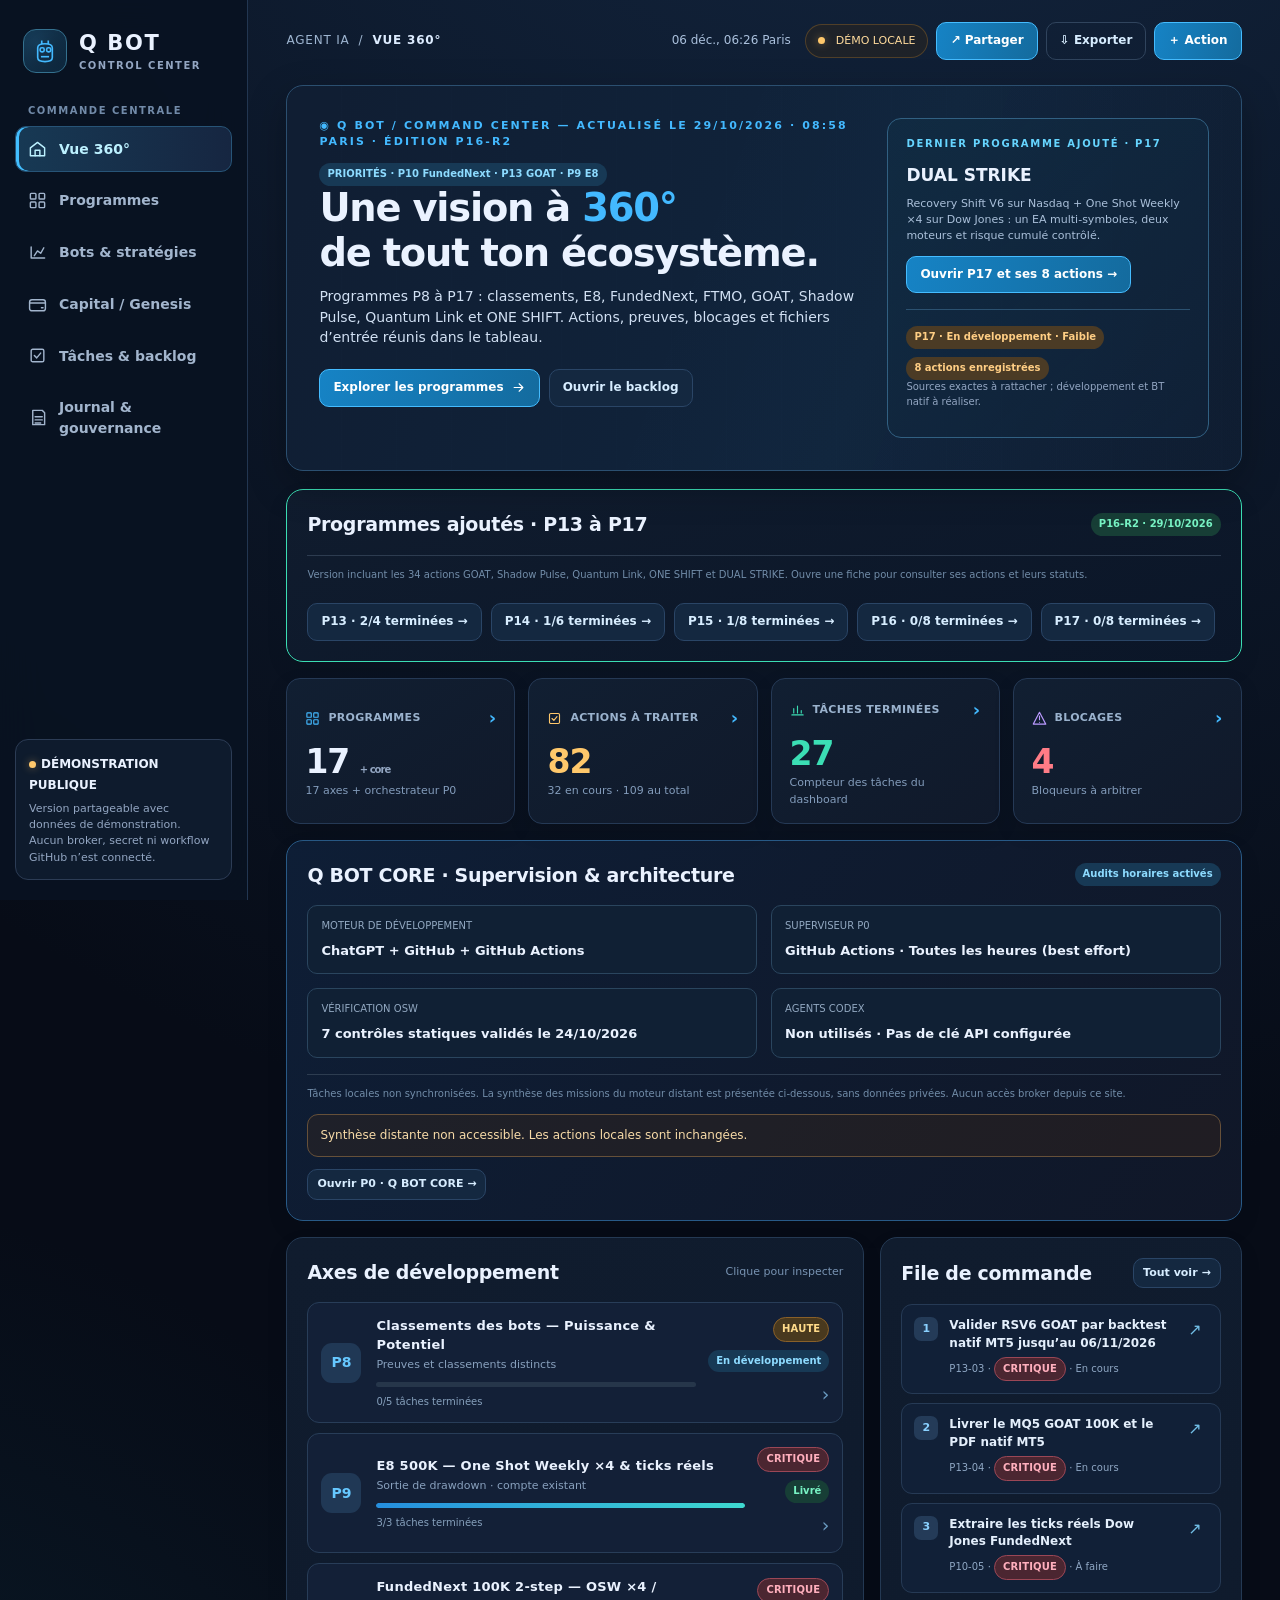
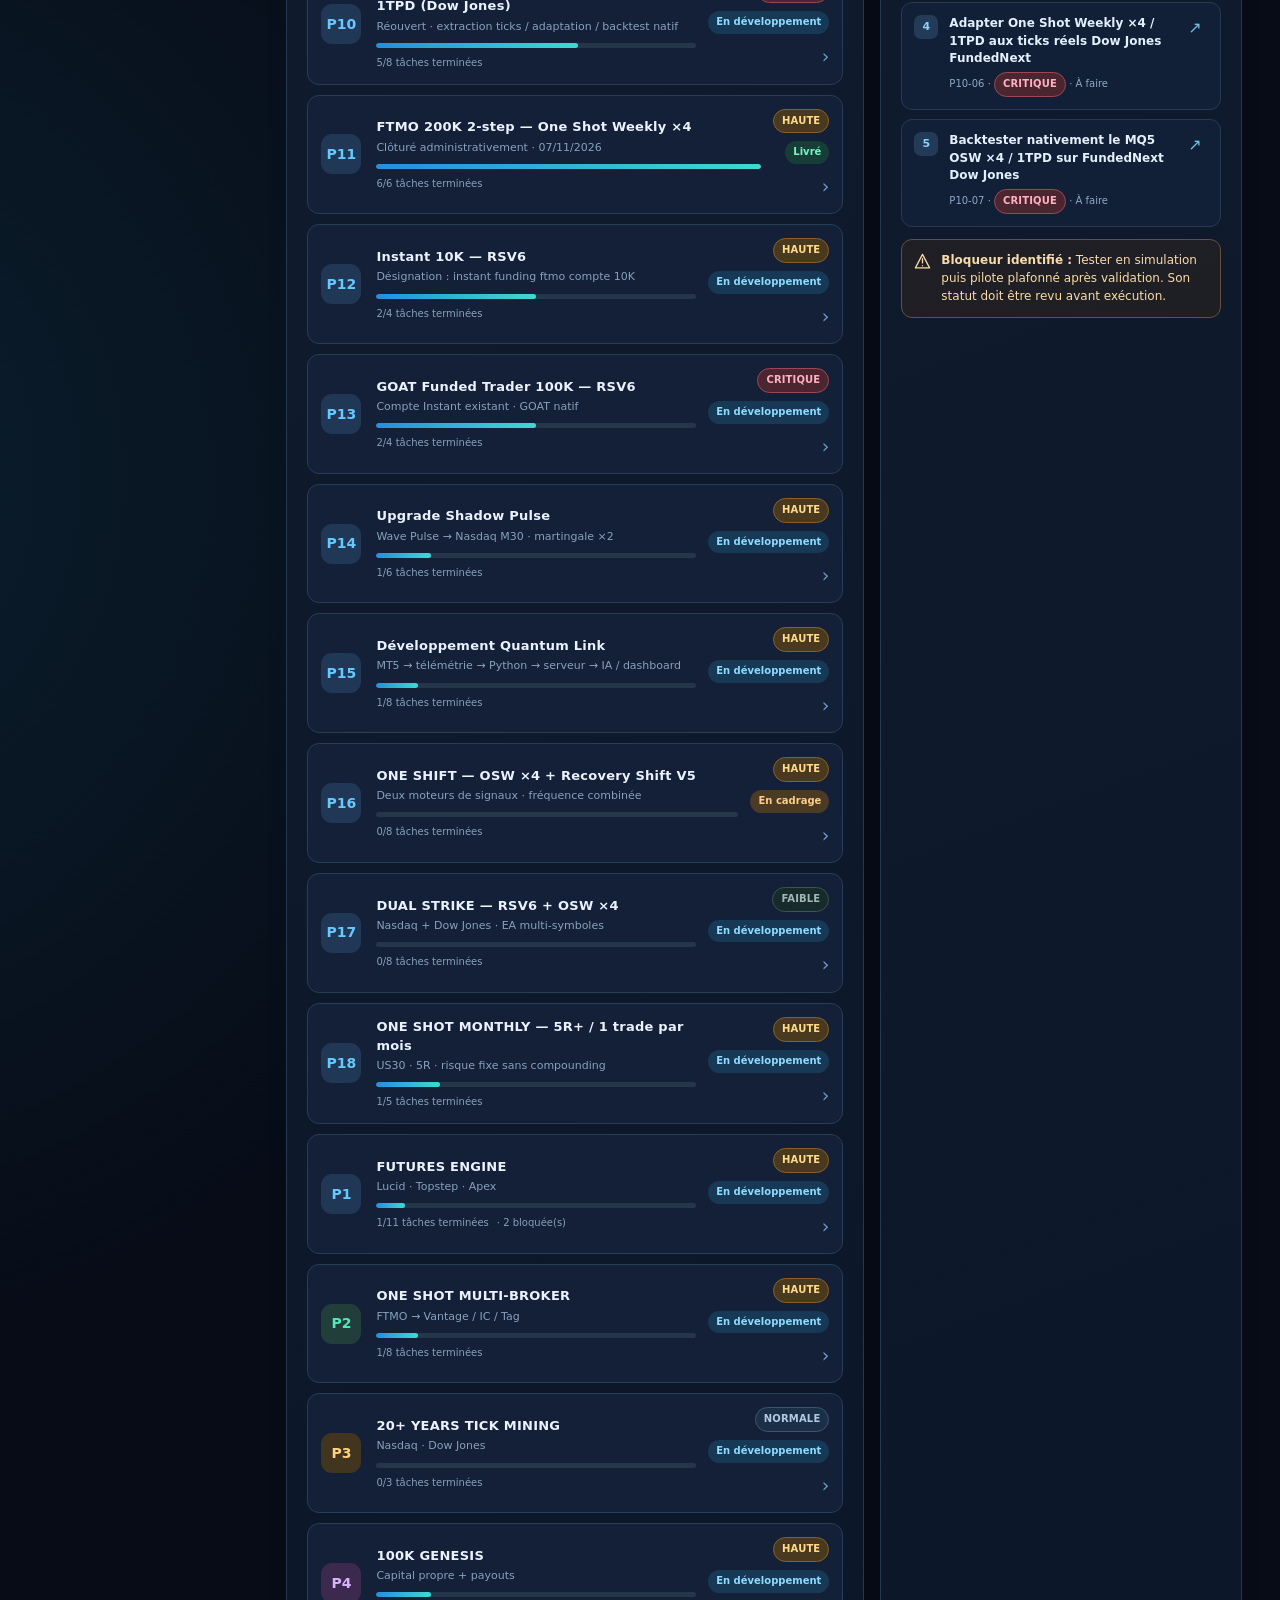
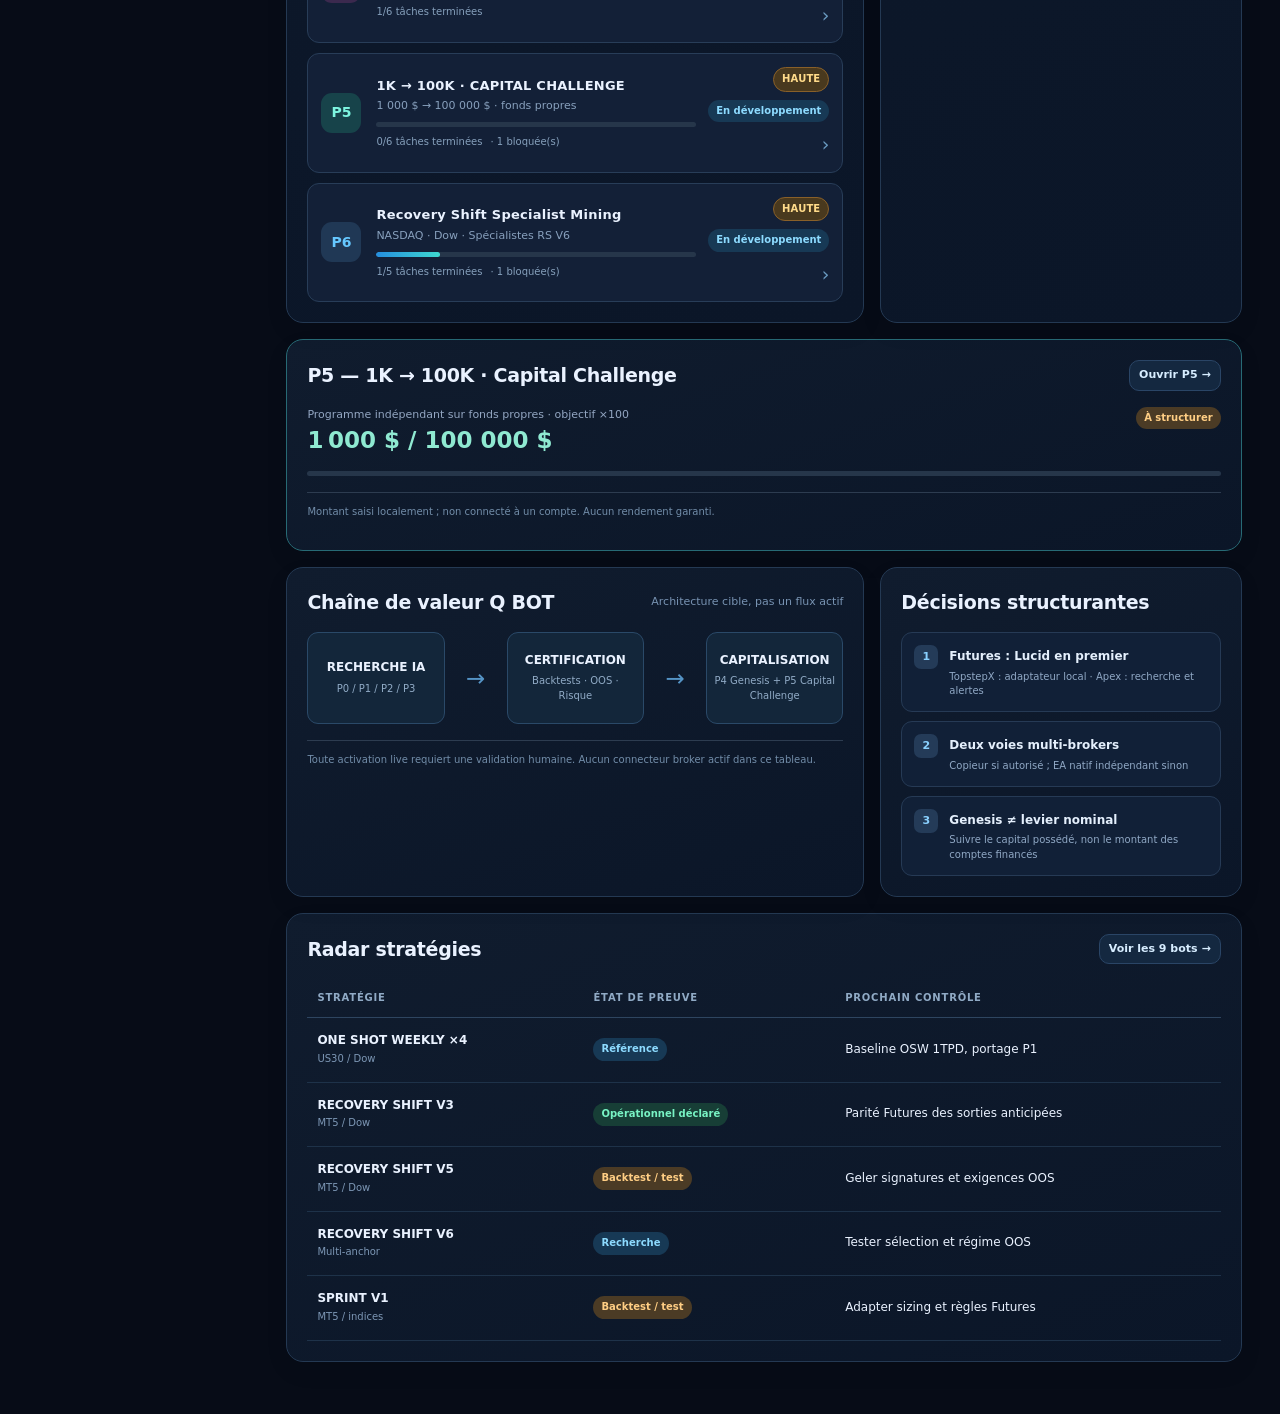
==== commit d46657b2: "Q BOT P4: delete P4-05 through P4-08 and migrate existing dashboard data" ====
--- a/qbot-control-center/index.html
+++ b/qbot-control-center/index.html
@@ -165,11 +165,7 @@
 {"id":"T39","project":"P2","title":"P2-03 — IC Markets Dow Jones : One Shot Weekly natif, WR cible ≥99 %","status":"todo","priority":"HAUTE","owner":"Q BOT Quant · IC Markets","note":"EN ATTENTE — NE PAS DÉMARRER. Au feu vert : chercher les ticks IC Markets Dow dans ONE SHOT; s'ils manquent, préparer extraction native MT5 CopyTicksRange en lecture seule autorisée. Recherche EA natif puis validation tick/OOS, frais, contrat et règles. WR 99 % non garanti; copieur distinct si autorisé."},
 {"id":"T40","project":"P2","title":"P2-04 — Tag Markets Dow Jones : One Shot Weekly natif, WR cible ≥99 %","status":"todo","priority":"HAUTE","owner":"Q BOT Quant · Tag Markets","note":"EN ATTENTE — NE PAS DÉMARRER. Au feu vert : chercher les vrais ticks Dow Tag Markets dans ONE SHOT; sinon établir la voie d'export depuis la plateforme/serveur propre au compte, avec permission. EA natif, tests causaux et hors échantillon; copieur FTMO possible seulement en filière distincte autorisée. WR 99 % non garanti."},
 {"id":"T41","project":"P2","title":"P2-05 — FundedNext Dow Jones : One Shot Weekly autonome, WR cible ≥99 %","status":"todo","priority":"CRITIQUE","owner":"Q BOT Quant · FundedNext","note":"EN ATTENTE — NE PAS DÉMARRER. Au feu vert : chercher les ticks natifs Dow FundedNext dans ONE SHOT; sinon planifier extraction autorisée. Reconstruire des signaux et exécutions nativement et indépendamment, sans copier d'un compte FTMO si règlement l'interdit. Audit EA/VPS, règles programme/achat, validation ticks/OOS; WR 99 % non garanti."},
-{"id":"T42","project":"P4","title":"P4-04 — Concevoir architecture 100K Genesis multi-moteurs","status":"done","priority":"CRITIQUE","owner":"Q BOT Genesis","note":"Cadre conçu le 24/10/2026 : bot RS V3/V5/V6 + OSW, payouts prop firms → coffre propre EUR / Tag Amplify ×12 / nouveaux challenges / réserve. Mandat GitHub QuantLab-Mobile #20, blueprint en PR #21 (non fusionnée). Aucun trading ni dépôt lancé."}
-,{"id":"T43","project":"P4","title":"P4-05 — Construire Genesis Ledger : payouts nets et coffre EUR","status":"todo","priority":"CRITIQUE","owner":"Q BOT Genesis","note":"Suivre exclusivement l'argent encaissé et réellement détenu, distinguer 100K EUR de fonds propres du nominal prop et Tag ×12; change réel, provisions fiscales, coûts challenges, source et date."}
-,{"id":"T44","project":"P4","title":"P4-06 — Simuler waterfall 70/10/10/10 et stress 12–24 mois","status":"todo","priority":"HAUTE","owner":"Q BOT Quant","note":"Paliers coffre <10K : 70% coffre/10% Tag/10% challenges/10% réserve ; 10–50K : 60/15/15/10 ; 50–100K : 80/5/5/10. Backtest de cashflows, Monte Carlo et pertes corrélées ; aucun payout présumé."}
-,{"id":"T45","project":"P4","title":"P4-07 — Valider mapping bot × firm et limites de pertes agrégées","status":"todo","priority":"CRITIQUE","owner":"Q BOT Risk","note":"Recovery Shift V3/V5/V6 et One Shot ×4 : preuve par version et broker. Vérifier conditions EA, VPS et copy trading (notamment FundedNext ≥50K), corrélation US30/NASDAQ et DD restant avant chaque allocation."}
-,{"id":"T46","project":"P4","title":"P4-08 — Tester petit retrait Tag avant scaling et réinvestissement prop","status":"blocked","priority":"HAUTE","owner":"Q BOT Genesis","note":"Pilotage humain seulement après vérification juridique/contractuelle et test de retrait effectif; Tag ×12 = allocation notionnelle, non fonds propres. Aucun dépôt, achat challenge ni ordre initié depuis le dashboard."}],strategies:[
+{"id":"T42","project":"P4","title":"P4-04 — Concevoir architecture 100K Genesis multi-moteurs","status":"done","priority":"CRITIQUE","owner":"Q BOT Genesis","note":"Cadre conçu le 24/10/2026 : bot RS V3/V5/V6 + OSW, payouts prop firms → coffre propre EUR / Tag Amplify ×12 / nouveaux challenges / réserve. Mandat GitHub QuantLab-Mobile #20, blueprint en PR #21 (non fusionnée). Aucun trading ni dépôt lancé."}],strategies:[
 {name:'ONE SHOT WEEKLY ×4',area:'US30 / Dow',status:'reference',proof:'Référence de backtest non incluse dans la démonstration',next:'Baseline OSW 1TPD, portage P1',project:'P1',confidence:'Déclarée'},
 {name:'RECOVERY SHIFT V3',area:'MT5 / Dow',status:'operational',proof:'Historique réel non inclus dans la démonstration',next:'Parité Futures des sorties anticipées',project:'P1',confidence:'Opérationnel déclaré'},
 {name:'RECOVERY SHIFT V5',area:'MT5 / Dow',status:'testing',proof:'Amélioration de V3 ; phase non attribuée à V5',next:'Geler signatures et exigences OOS',project:'P1',confidence:'En recherche'},
@@ -193,7 +189,7 @@
 function migrateP1RSV5(d){for(const t of SEED.tasks.filter(t=>['T33','T34','T35','T36','T37'].includes(t.id)))if(!d.tasks.some(x=>x.id===t.id))d.tasks.push(clone(t));const p=d.projects.find(x=>x.id==='P1');if(p&&String(p.next).includes('One Shot'))p.next='Recovery Shift V5 Futures : porter Pine v6 et valider bridge Lucid/Tradovate en simulation';d.publicRevision=Math.max(5,Number(d.publicRevision)||0);return d;}
 function migrateP2Queued(d){for(const t of SEED.tasks.filter(t=>['T38','T39','T40','T41'].includes(t.id)))if(!d.tasks.some(x=>x.id===t.id))d.tasks.push(clone(t));d.publicRevision=Math.max(6,Number(d.publicRevision)||0);return d;}
 function migrateP4Genesis(d){
- for(const t of SEED.tasks.filter(t=>['T42','T43','T44','T45','T46'].includes(t.id)))if(!d.tasks.some(x=>x.id===t.id))d.tasks.push(clone(t));
+ for(const t of SEED.tasks.filter(t=>['T42'].includes(t.id)))if(!d.tasks.some(x=>x.id===t.id))d.tasks.push(clone(t));
  const p=d.projects.find(x=>x.id==='P4');
  if(p&&p.next==='Distinguer capital détenu, capacité notionnelle et revenu net retirable'){
    p.status='en_cours';p.next='Genesis Ledger EUR et simulations de flux propres, après vérification des comptes et paiements réels';
@@ -327,6 +323,16 @@
  d.p10AdministrativeClosureRevision=key;
  return d;
 }
+function migrateP4Remove05to08_20261107(d){
+ const refs=new Set(['P4-05','P4-06','P4-07','P4-08']);
+ const ids=new Set(['T43','T44','T45','T46']);
+ d.tasks=d.tasks.filter(t=>!(t.project==='P4'&&(ids.has(t.id)||refs.has(t.ref)||refs.has(String(t.title||'').slice(0,5)))));
+ const key='p4-tasks-05-to-08-deleted-20261107';
+ if(d.p4RemovedRevision===key)return d;
+ d.notes=d.notes||[];
+ if(!d.notes.some(n=>n.key===key))d.notes.unshift({key,at:'07/11/2026 · Paris',text:'Actions P4-05 à P4-08 supprimées du Command Center à la demande de l’utilisateur. P4-04, P4-09 et P4-10 conservées ; aucune automatisation relancée.'});
+ d.p4RemovedRevision=key;return d;
+}
 function migrateP4PayoutFinancing20261107(d){
  const key='p4-fundednext-cycle-3-4-financing-20261107';
  if(d.p4PayoutFinancingRevision===key)return d;
@@ -574,7 +580,7 @@
   return migrateP9DeliveryClosure20261107(migrateOSWActionsStatus20261107(migrateE8RSV5Status(d)));
 }
 state.projects=state.projects.filter(p=>p.id!=='P7');state.tasks=state.tasks.filter(t=>t.project!=='P7');
-state=migrateNomenclature(migratePortfolioKickoff(migrateP4Genesis(migrateP2Queued(migrateP1RSV5(migrateP6(migrateP5(state)))))));state=migrateP4PayoutFinancing20261107(migrateP18OneShotMonthly20261107(migrateP13Status20261107(migrateP10OSWFundedNext20261107(migrateP10AdministrativeClosure20261107(migrateP11AdministrativeClosure20261107(migrateNomenclature(migrateAccountPrograms(state))))))));try{localStorage.setItem(STORAGE_KEY,JSON.stringify(state))}catch{}
+state=migrateNomenclature(migratePortfolioKickoff(migrateP4Genesis(migrateP2Queued(migrateP1RSV5(migrateP6(migrateP5(state)))))));state=migrateP4Remove05to08_20261107(migrateP4PayoutFinancing20261107(migrateP18OneShotMonthly20261107(migrateP13Status20261107(migrateP10OSWFundedNext20261107(migrateP10AdministrativeClosure20261107(migrateP11AdministrativeClosure20261107(migrateNomenclature(migrateAccountPrograms(state)))))))));try{localStorage.setItem(STORAGE_KEY,JSON.stringify(state))}catch{}
 let current='home',focused='P9',filter='all',taskFilter='all',query='',toastTimer;
 const pages=[['home','Vue 360°','home'],['programs','Programmes','programs'],['strategies','Bots & stratégies','strategies'],['capital','Capital / Genesis','capital'],['tasks','Tâches & backlog','tasks'],['journal','Journal & gouvernance','journal']];
 function esc(s){return String(s??'').replace(/[&<>"']/g,ch=>({'&':'&amp;','<':'&lt;','>':'&gt;','"':'&quot;',"'":'&#39;'}[ch]))}
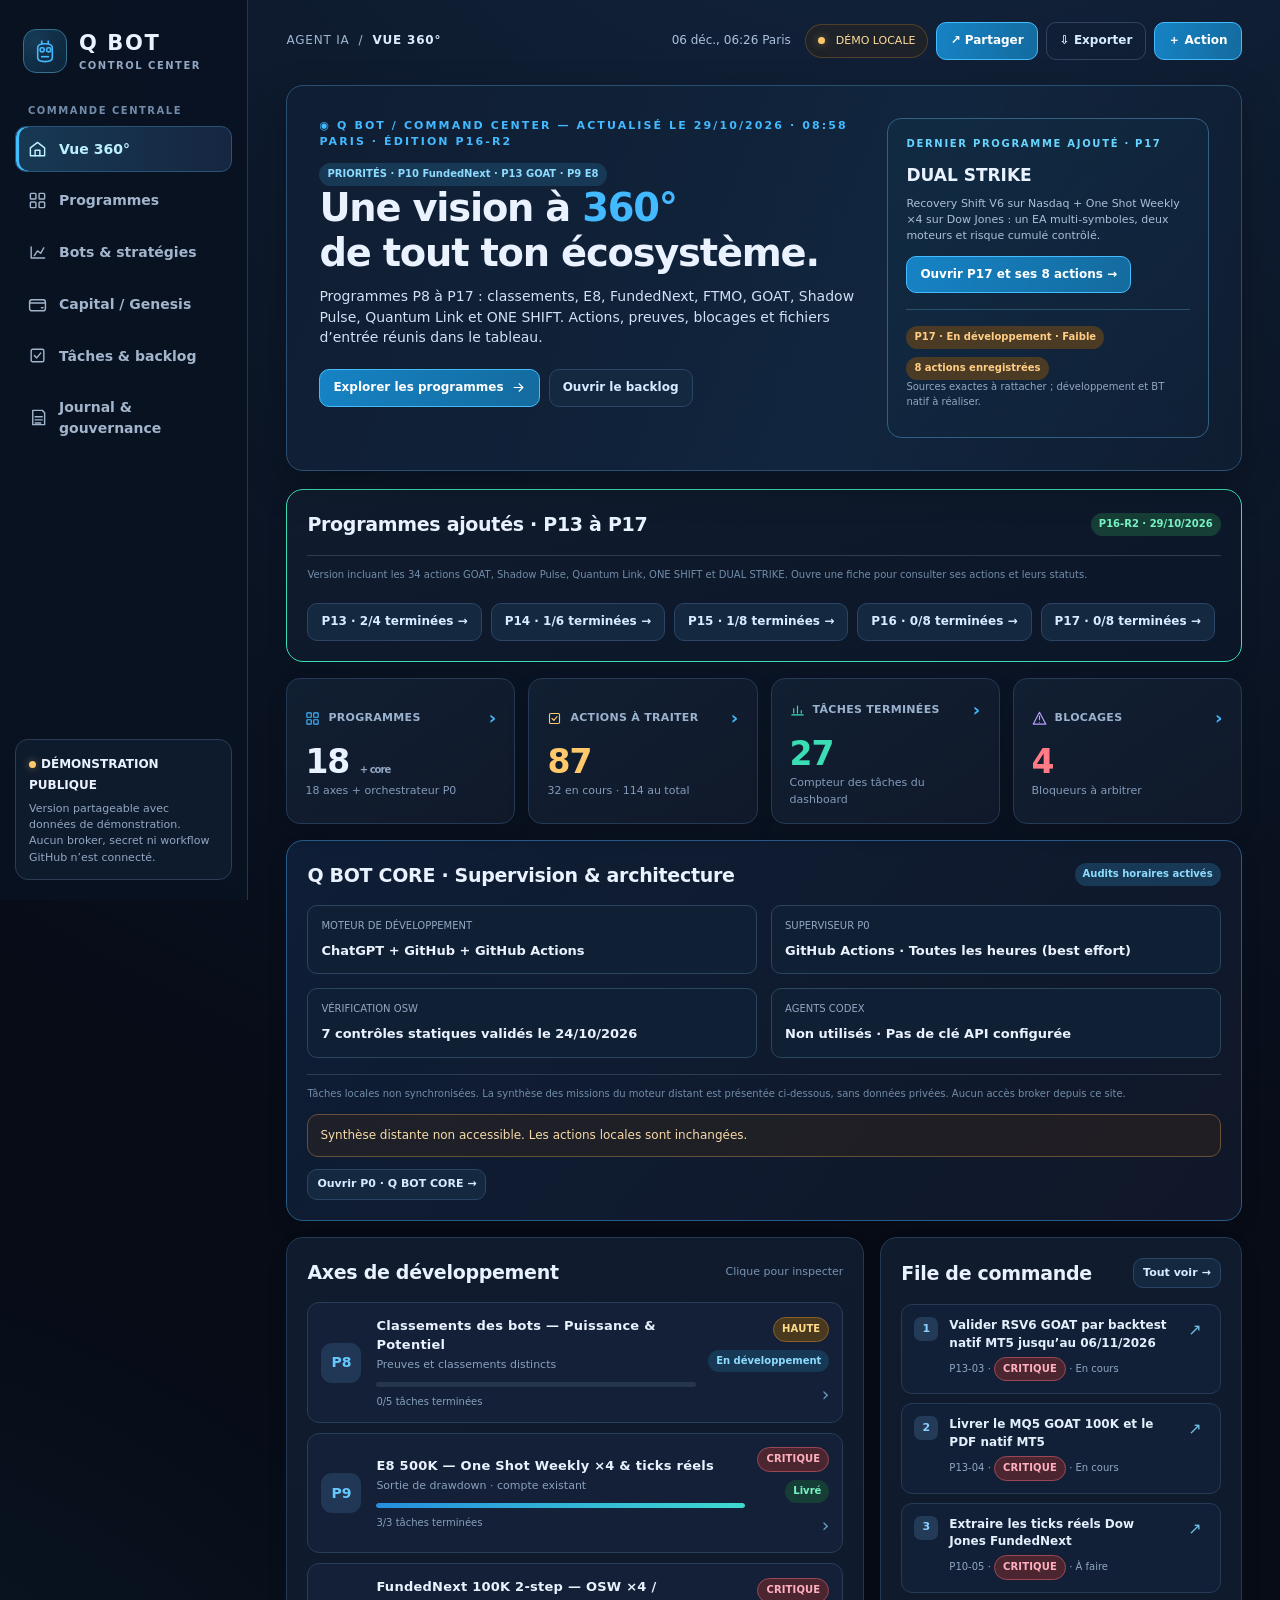
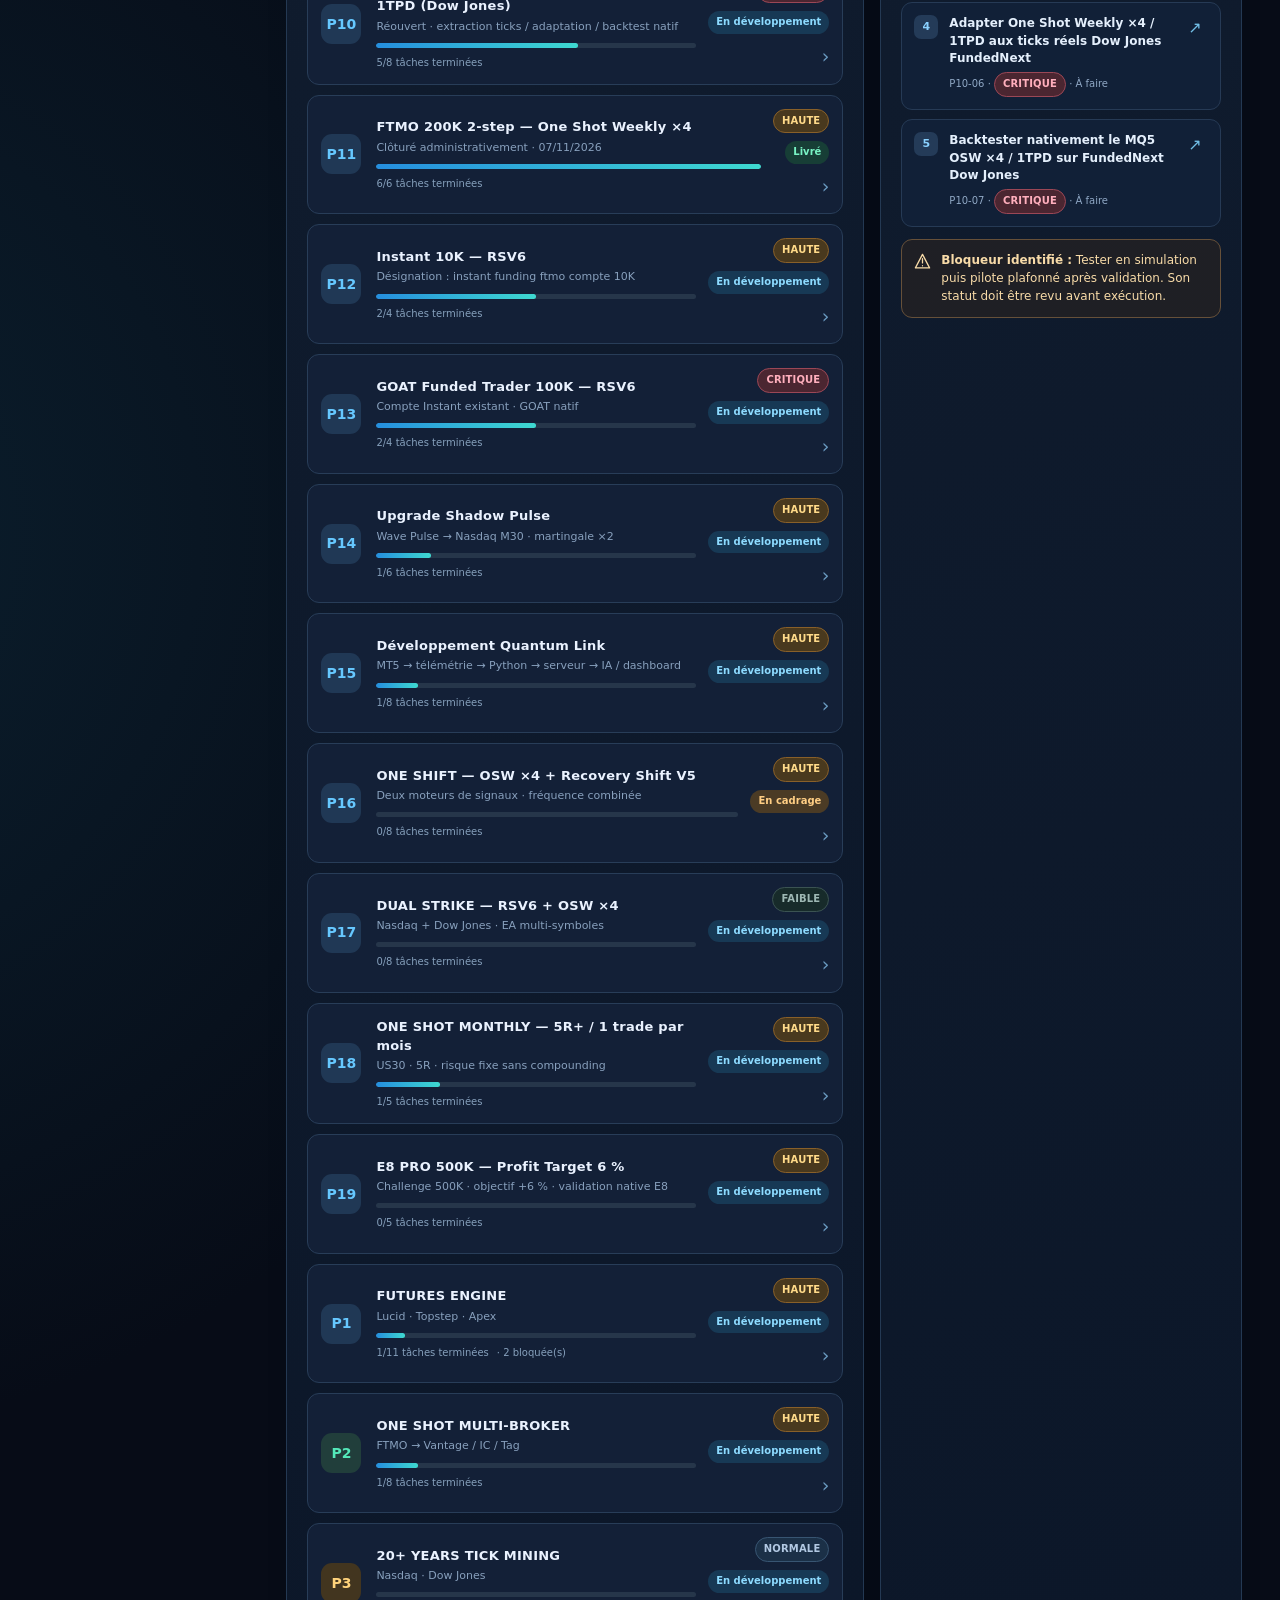
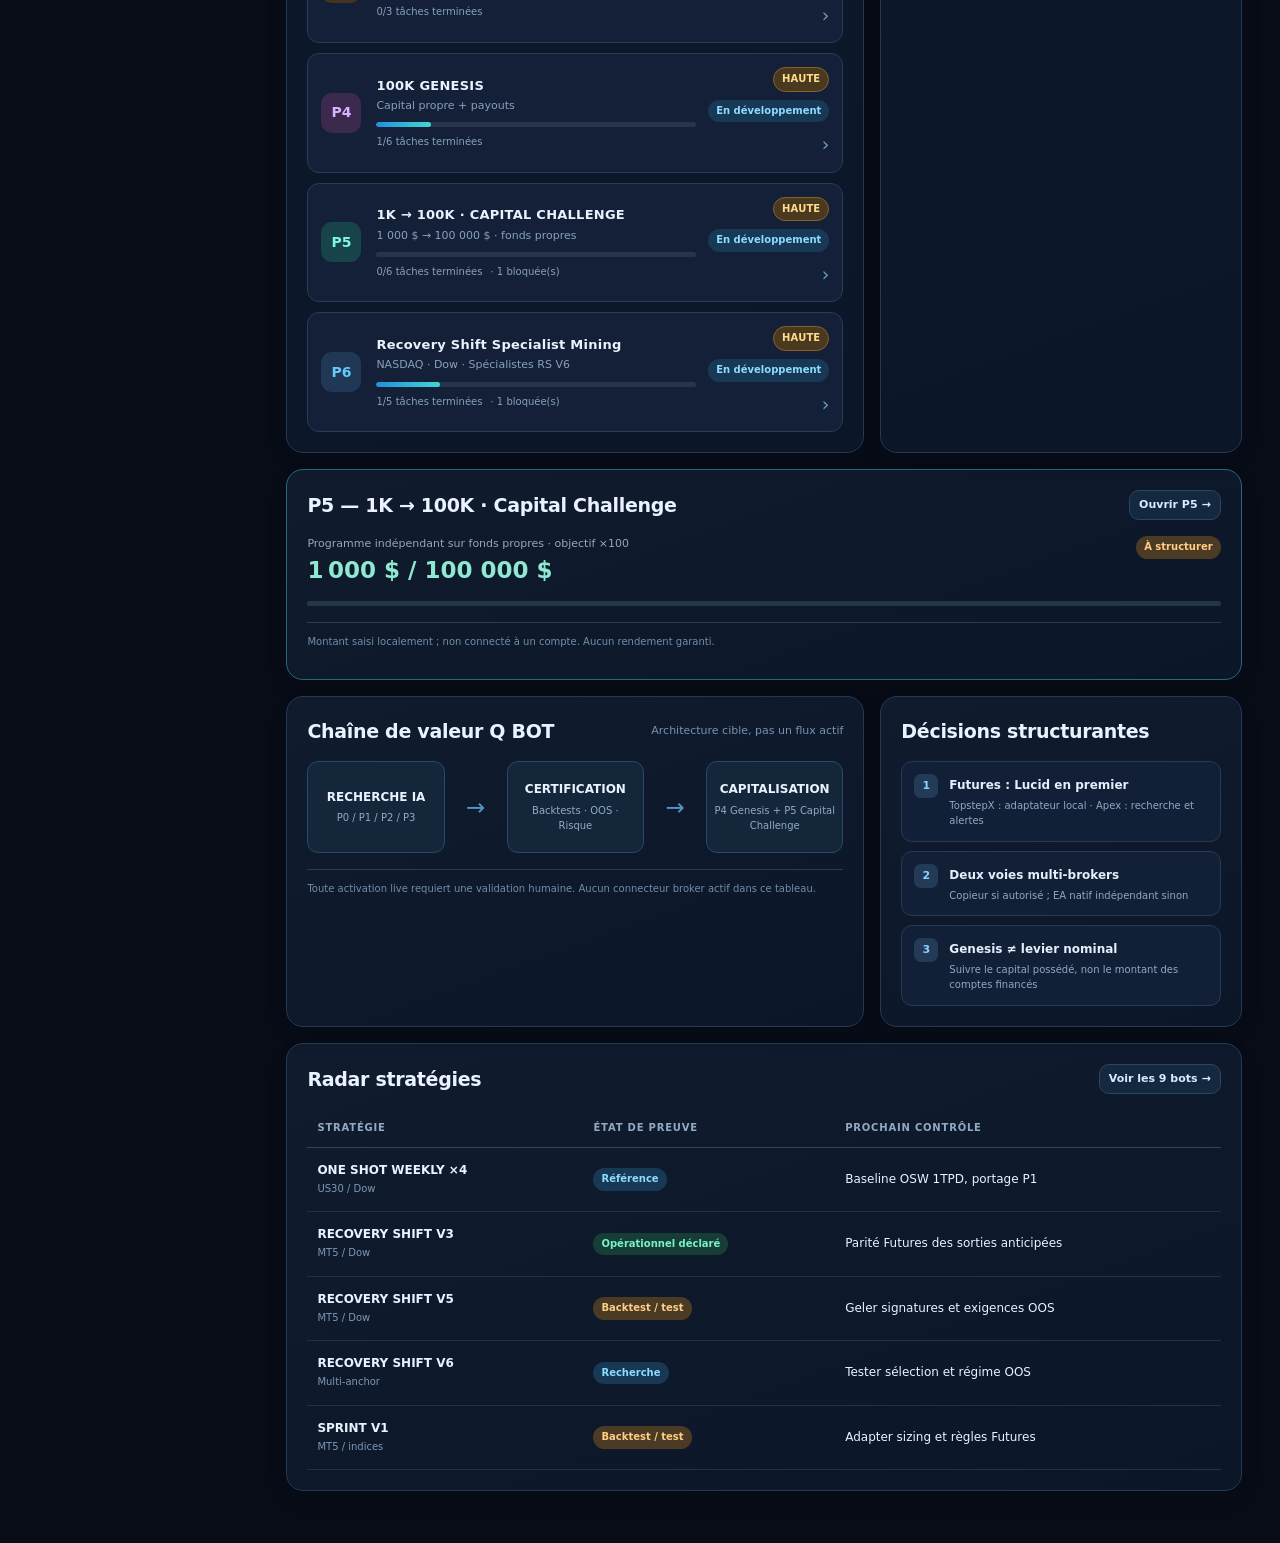
==== commit 43e0750c: "Q BOT: create P19 E8 PRO 500K 6 percent target with five verification and native MT5 tasks" ====
--- a/qbot-control-center/index.html
+++ b/qbot-control-center/index.html
@@ -112,8 +112,8 @@
 const STORAGE_KEY='qbot.control-center.demo.v1';
 const ICONS={home:'<path d="m3 10 9-7 9 7v10H3z"/><path d="M9 20v-7h6v7"/>',programs:'<rect x="3" y="3" width="7" height="7" rx="1"/><rect x="14" y="3" width="7" height="7" rx="1"/><rect x="3" y="14" width="7" height="7" rx="1"/><rect x="14" y="14" width="7" height="7" rx="1"/>',strategies:'<path d="M4 19V5m0 14h17M8 16l4-6 4 3 4-7"/>',capital:'<rect x="2" y="6" width="20" height="14" rx="3"/><path d="M2 10h20m-5 6h2"/>',tasks:'<rect x="4" y="4" width="16" height="16" rx="2"/><path d="m8 12 3 3 5-6"/>',journal:'<path d="M6 3h12l3 3v15H6zM9 11h9M9 15h9M9 19h7"/>',alert:'<path d="M12 2 2 21h20L12 2ZM12 8v6m0 4h.01"/>',up:'<path d="M7 17 17 7M8 7h9v9"/>',gear:'<circle cx="12" cy="12" r="3"/><path d="m4 11-2 1 2 1 1 3-1 2 3 3 2-1 3 1 3-1 2 1 3-3-1-2 1-3 2-1-2-1-1-3 1-2-3-3-2 1-3-1-3 1-2-1-3 3 1 2z"/>',arrow:'<path d="M5 12h14m-6-6 6 6-6 6"/>',chart:'<path d="M3 19h18M6 16V9m6 7V5m6 11v-4"/>'};
 function icon(name,cls=''){return `<svg class="${cls}" viewBox="0 0 24 24" fill="none" stroke="currentColor" stroke-width="1.8" stroke-linecap="round" stroke-linejoin="round" aria-hidden="true">${ICONS[name]||ICONS.programs}</svg>`}
-const ACCOUNT_PROGRAMS=[{"id":"P8","name":"Classements des bots — Puissance & Potentiel","short":"Preuves et classements distincts","desc":"Réconcilier les sources, qualifier les nouvelles preuves et mettre à jour les classements Puissance et Potentiel selon leurs critères existants.","status":"en_cours","owner":"Q BOT Classements","priority":"HAUTE","next":"Qualifier les nouvelles preuves par bot, version, broker, période et risque avant de modifier les classements.","risk":"Critères et preuves à vérifier ; aucun score ni rang inventé.","stack":["Puissance","Potentiel","Preuves traçables"],"automation":{"title":"Q BOT — Classements P8","enabled":true,"cadence":"Quotidien · Europe/Paris","start":"2026-10-29","mode":"Mise à jour sur preuves vérifiées"},"deliverables":["Classement Puissance sourcé","Classement Potentiel sourcé"]},{"id":"P9","name":"E8 500K — One Shot Weekly ×4 & ticks réels","short":"Sortie de drawdown · compte existant","desc":"Adapter One Shot Weekly ×4/1TPD pour la récupération E8 par paliers de 1K et trois budgets d’essai de 1K ; validation sur données natives par instrument.","status":"en_cours","owner":"Q BOT Recovery","priority":"CRITIQUE","next":"P9-04 — Adapter et tester OSW ×4/1TPD pour la récupération E8.","risk":"Date finale réelle du CSV : 20/03/2026, malgré le nom indiquant octobre ; serveur/fuseau et couverture à vérifier avant BT","stack":["E8 500K","OSW ×4 / 1TPD","Ticks NSDQ+ reçus","MQ5 + PDF MT5"],"automation":{"title":"Q BOT — P9 E8 & P13 GOAT","enabled":true,"cadence":"Reprise quotidienne partagée P9/P13 · Europe/Paris","start":"2026-10-29","mode":"Arrêt à la livraison du .mq5 + PDF de BT natif MT5 ; branchement par l’utilisateur"},"deliverables":["Source .mq5 versionnée","Rapport PDF du backtest natif MT5 réellement exécuté"]},{"id":"P10","name":"FundedNext 100K 2-step — OSW ×4 / 1TPD (Dow Jones)","short":"Réouvert · extraction ticks / adaptation / backtest natif","desc":"Nouveau chantier P10 à la demande de l’utilisateur le 07/11/2026 : extraire les ticks réels Dow Jones du serveur FundedNext, adapter One Shot Weekly ×4 / 1TPD à ces ticks puis réaliser un backtest natif MT5 sur le MQ5 exact. L’ancien chantier RS V6 sans ancre 8H reste clos et historisé.","status":"en_cours","owner":"Q BOT One Shot","priority":"CRITIQUE","next":"P10-05 — Extraire les ticks réels Dow Jones FundedNext et documenter la période, le symbole, la qualité et le serveur.","risk":"Extraction de ticks FundedNext non encore vérifiée ; aucun nouveau BT natif MT5 Model=4 validé. Aucune simulation proxy en remplacement.","stack":["FundedNext 100K 2-step","Dow Jones / US30","OSW ×4 / 1TPD","Ticks réels broker","MT5 Model=4"],"automation":{"title":"Q BOT P10 — FN 100K RSV6 sans 8H","enabled":false,"cadence":"Quotidien le matin · Europe/Paris","start":"2026-10-29","mode":"Arrêt à la livraison du .mq5 + PDF de BT natif MT5 ; branchement par l’utilisateur"},"deliverables":["Export/audit des ticks réels Dow Jones FundedNext","MQ5 OSW ×4 / 1TPD adapté et versionné","Rapport natif MT5 HTML/PDF, logs, CSV d’audit et SHA-256"]},{"id":"P11","name":"FTMO 200K 2-step — One Shot Weekly ×4","short":"Clôturé administrativement · 07/11/2026","desc":"Programme P11 FTMO 200K 2-step — One Shot Weekly ×4 clôturé administrativement à la demande de l’utilisateur le 07/11/2026. Travaux interrompus, sans certification d’un nouveau backtest natif MT5 ni validation des correctifs non intégrés. PR #144, #151 et #155 fermées sans fusion.","status":"done","owner":"Q BOT One Shot","priority":"HAUTE","next":"Aucune tâche Q BOT restante : clôture administrative à la demande de l’utilisateur.","risk":"Clôture administrative uniquement : aucune certification MT5 supplémentaire ; les limitations et preuves historiques restent inchangées.","stack":["FTMO 200K","OSW ×4","1 trade/jour max","4 trades/semaine max","Payout FN 200K"],"automation":{"title":"Q BOT P11 — FTMO 200K OSW ×4","enabled":false,"cadence":"Quotidien le matin · Europe/Paris","start":"2026-10-29","mode":"Arrêt à la livraison du .mq5 + PDF de BT natif MT5 ; branchement par l’utilisateur"},"deliverables":["Source .mq5 versionnée","Rapport PDF du backtest natif MT5 réellement exécuté"]},{"id":"P12","name":"Instant 10K — RSV6","short":"Désignation : instant funding ftmo compte 10K","desc":"Recherche RSV6 pour le FTMO Instant 10K identifié ; contrat individuel, actualités et horloge à vérifier avant toute conclusion de compatibilité.","status":"en_cours","owner":"Q BOT RSV6","priority":"HAUTE","next":"Compiler et backtester la variante historique fail-closed ; compléter audit news/horloge","risk":"Contrat individuel, actualités et horloge à vérifier ; candidat modifié non compilé ni backtesté nativement.","stack":["FTMO Instant 10K","RSV6","Contrat et lots minimaux","MQ5 + PDF MT5"],"automation":{"title":"Q BOT P12 — Instant 10K RSV6","enabled":true,"cadence":"Quotidien le matin · Europe/Paris","start":"2026-10-29","mode":"Arrêt à la livraison du .mq5 + PDF de BT natif MT5 ; branchement par l’utilisateur"},"deliverables":["Source .mq5 versionnée","Rapport PDF du backtest natif MT5 réellement exécuté"]},{"id":"P13","name":"GOAT Funded Trader 100K — RSV6","short":"Compte Instant existant · GOAT natif","desc":"Recherche Recovery Shift V6 pour le GOAT Instant 100K existant. Livraison limitée au MQ5 exact et au PDF du backtest natif MT5. Trajectoire 100K→300K : contexte uniquement.","status":"en_cours","owner":"Q BOT GOAT","priority":"CRITIQUE","next":"Backtest natif GOAT du MQ5 exact, ticks réels Model=4, période arrêtée au 06/11/2026 inclus ; P13-04 livraison en cours.","risk":"Modèle et règles propres au compte à confirmer ; chiffres des infographies non certifiés comme payouts ou résultats futurs","stack":["GOAT 100K","RSV6 GOAT MINCORR","NAS100.x","Ticks GOAT","MQ5 + PDF MT5"],"automation":{"title":"Q BOT — P9 E8 & P13 GOAT","enabled":false,"cadence":"Reprise quotidienne partagée P9/P13 · Europe/Paris","start":"2026-10-29","mode":"Automatisations ChatGPT suspendues ; aucune exécution implicite."},"deliverables":["Source .mq5 GOAT versionnée et testée","PDF du backtest natif MT5 correspondant"]},{"id":"P14","name":"Upgrade Shadow Pulse","short":"Wave Pulse → Nasdaq M30 · martingale ×2","desc":"Adapter Wave Pulse au Nasdaq M30 à15:30 avec SL=TP=amplitude de bougie. Tester l’objectif zéro journée perdante en2025/2026 après coûts, sans garantie de résultat.","status":"en_cours","owner":"Q BOT Shadow Pulse","priority":"HAUTE","next":"Figer bougie/fuseau/risque initial/fin de session, puis adapter le MQ5 et lancer le protocole natif MT5 disponible","risk":"Martingale : lot/marge finis, pertes et stop-out possibles. Source↔binaire daily à établir ; 2026complète indisponible au29/10/2026.","stack":["Nasdaq","M30","15:30","SL = bougie = TP","Martingale ×2","2025 / 2026","MQ5 + PDF MT5"],"inputs":[{"role":"source","name":"WavePulsev2 (3).mq5","library_file_id":"libfile_6bd89926e554819187f5533c75608bff","read":"source intégral935lignes lu","version":"2.00","status":"retrouvé","url":"https://chatgpt.com/library?file_id=libfile_6bd89926e554819187f5533c75608bff&account_id=personal"},{"role":"source_copy","name":"WavePulsev2 (3)(1).mq5","library_file_id":"libfile_b4aa9e7bef1081919e535c2d4c0e68c3","status":"lu","url":"https://chatgpt.com/library?file_id=libfile_b4aa9e7bef1081919e535c2d4c0e68c3&account_id=personal"},{"role":"source_copy","name":"WavePulsev2 (3)(2).mq5","library_file_id":"libfile_ef14c20060d081918abd3b6ebb7de253","status":"lu","url":"https://chatgpt.com/library?file_id=libfile_ef14c20060d081918abd3b6ebb7de253&account_id=personal"},{"role":"native_daily_reference","name":"Shadowpulse D1 Risk 0.1% PROFIT NET 15K DD 0%.pdf","library_file_id":"libfile_a1e92d772b708191a61dc85c13c9016b","risk_pct":0.1,"capital":100000,"trades":257,"net":15761.59,"equity_dd_pct":4.22,"url":"https://chatgpt.com/library?file_id=libfile_a1e92d772b708191a61dc85c13c9016b&account_id=personal"},{"role":"native_daily_reference","name":"Shadowpulse D1 Risk 0.4% COMPTE 10K PROFIT 7K.pdf","library_file_id":"libfile_fbabf1edbe288191b81641bc61cff5a6","risk_pct":0.4,"capital":10000,"trades":257,"net":7934.59,"equity_dd_pct":16.87,"url":"https://chatgpt.com/library?file_id=libfile_fbabf1edbe288191b81641bc61cff5a6&account_id=personal"},{"role":"native_daily_reference","name":"Shadowpulse D1 Risk 0.5% PROFIT NET 100K DD 16%.pdf","library_file_id":"libfile_6d7493483bec8191907021b9990472ad","risk_pct":0.5,"capital":100000,"trades":257,"net":105832.41,"equity_dd_pct":20.85,"url":"https://chatgpt.com/library?file_id=libfile_6d7493483bec8191907021b9990472ad&account_id=personal"}],"deliverables":["MQ5 exact testé + preset + empreinte","PDF du backtest natif MT5 et preuve d’origine","Bilan quotidien 2025/2026, DD et chaînes de martingale"],"automation":null},{"id":"P15","name":"Développement Quantum Link","short":"MT5 → télémétrie → Python → serveur → IA / dashboard","desc":"Reprendre les fichiers techniques de la conversation Conception du projet Quantum Link et développer la chaîne de télémétrie des décisions réelles des EAs jusqu’au dashboard et à un accès ChatGPT explicite. Architecture de la planche fournie : EA → sonde → collecteur local → serveur sécurisé → analyse et visualisation.","status":"en_cours","owner":"Q BOT Quantum Link","priority":"HAUTE","next":"Auditer les prototypes V1/V1.1 et figer le schéma des événements, la fiabilité de transport et les critères de validation.","risk":"Prototype local récupéré. Aucun flux MT5 réel, serveur public ou connecteur ChatGPT actif certifié. Compilation MQL5 et tests de bout en bout à exécuter ; aucune télémétrie simulée présentée comme réelle.","stack":["MQL5","Collecteur Python","FastAPI / SQLite","HTTPS / WebSocket","IA en lecture seule","Dashboard mobile","Accès ChatGPT"],"inputs":[{"role":"project_archive","label":"Prototype de référence · sonde, collecteur, serveur et dashboard","name":"quantum_link_v1.zip","library_file_id":"libfile_23843f41edd081918f325b9ccefa1943","url":"https://chatgpt.com/library?file_id=libfile_23843f41edd081918f325b9ccefa1943&account_id=personal","sha256":"f2dbabc106249d86d5b90b856b65ee4bcaa82cb49b6a4b47d868d186d6522e1c","files":["quantum_link_v1/collector/collector.py","quantum_link_v1/README.md","quantum_link_v1/mql5/QuantumLinkDemoEA.mq5","quantum_link_v1/mql5/QuantumLinkProbe.mqh","quantum_link_v1/requirements.txt","quantum_link_v1/server/dashboard.html","quantum_link_v1/server/demo.py","quantum_link_v1/server/app.py"],"status":"Archive récupérée ; contenu et README inspectés"},{"role":"project_archive","label":"Extension IA historique · Gemini, non retenu pour la cible ChatGPT","name":"quantum_link_v1_1_gemini.zip","library_file_id":"libfile_3ebca2c01b2c81918092af7894ab0af3","url":"https://chatgpt.com/library?file_id=libfile_3ebca2c01b2c81918092af7894ab0af3&account_id=personal","sha256":"78d93ceb0d0ed51e7e70d86b6e697f3db319d7b9e28e4d8a6609fffdf463e810","files":["quantum_link_v1/tests/test_gemini.py","quantum_link_v1/requirements.txt","quantum_link_v1/server/dashboard.html","quantum_link_v1/server/gemini.py","quantum_link_v1/server/app.py","quantum_link_v1/server/demo.py","quantum_link_v1/README.md","quantum_link_v1/collector/collector.py","quantum_link_v1/mql5/QuantumLinkProbe.mqh","quantum_link_v1/mql5/QuantumLinkDemoEA.mq5"],"status":"Archive récupérée ; contenu et README inspectés"}],"automation":null,"deliverables":["Sources versionnées : sonde MQL5, collecteur, serveur et dashboard","Schéma des événements, API et documentation d’installation","Tests et rapport de validation de bout en bout, simulation et MT5 distingués","Interface de lecture ChatGPT avec authentification et procédure de connexion explicite"]},{"id":"P16","name":"ONE SHIFT — OSW ×4 + Recovery Shift V5","short":"Deux moteurs de signaux · fréquence combinée","desc":"Développer un EA unique réunissant les signaux de One Shot Weekly ×4 et de Recovery Shift V5, actifs en parallèle. Objectif : augmenter les occasions réellement exécutables tout en préservant les règles propres à chaque moteur. Mesurer le gain de fréquence, les conflits et le risque agrégé.","status":"cadrage","owner":"Q BOT ONE SHIFT","priority":"HAUTE","next":"Retrouver et figer les deux sources MQ5 et leurs rapports natifs ; définir l’orchestration et le budget de risque partagé.","risk":"Fréquence supplémentaire à mesurer, non acquise. Signaux simultanés, corrélation, exposition cumulée, marges et règles hedging/netting à traiter. Aucun EA fusionné ni BT exécuté à ce stade.","stack":["ONE SHIFT","OSW ×4 / 1TPD","Recovery Shift V5","Moteurs parallèles","Risque agrégé","MQ5 + PDF MT5"],"inputs":[],"automation":null,"deliverables":["MQ5 ONE SHIFT exact testé et paramètres versionnés","PDF du backtest natif MT5 avec preuves et traçabilité","Comparatif OSW seul / RSV5 seul / ONE SHIFT : fréquence, résultats et risque"]},{"id":"P17","name":"DUAL STRIKE — RSV6 + OSW ×4","short":"Nasdaq + Dow Jones · EA multi-symboles","desc":"Développer un EA unique associant Recovery Shift V6 sur Nasdaq et One Shot Weekly ×4 sur Dow Jones. Moteurs actifs en parallèle, états indépendants et risque cumulé contrôlé. Distinguer P16 ONE SHIFT qui associe RSV5 et OSW.","status":"en_cours","owner":"Q BOT DUAL STRIKE","priority":"FAIBLE","next":"Raccorder les adaptateurs RSV6/OSW, puis vérifier la parité séparée et le test natif multi-symboles.","risk":"Socle observateur v0.01 écrit, aucun moteur de signaux raccordé et aucun BT natif. Choix exact source/rapport RSV6 et budget partagé encore à établir.","stack":["RSV6 · Nasdaq","OSW ×4 · Dow","Multi-symboles","Risque agrégé","MQ5 + PDF MT5"],"inputs":[{"role":"research_source","name":"DUAL STRIKE v0.01 — PR142","url":"https://github.com/giniusconcept/QuantLab-Mobile/pull/142","status":"Socle de recherche écrit ; signaux et exécution non raccordés"}],"automation":null,"deliverables":["MQ5 DUAL STRIKE exact testé et presets","PDF du backtest natif MT5 multi-symboles réellement exécuté","Comparatif RSV6 seul / OSW seul / DUAL STRIKE : fréquence et risque"]},{"id":"P18","name":"ONE SHOT MONTHLY — 5R+ / 1 trade par mois","short":"US30 · 5R · risque fixe sans compounding","desc":"Développer et valider One Shot Monthly à partir du MQ5 de parité fourni, des rapports MT5 FTMO et du replay historique ONE SHOT 5R+ UNION. Distinguer impérativement replay in-sample 45/45 et exécution native ; la version livrée est un banc de parité à signaux mensuels figés, pas encore un moteur autonome de découverte de spécialistes.","status":"en_cours","owner":"Q BOT One Shot Monthly","priority":"HAUTE","next":"Auditer la source MQ5 de parité contre le rapport MT5 et la recherche ; préparer la validation native Model=4 ticks réels hors échantillon, puis livrer les preuves.","risk":"45/45 mois +5R provient d’un replay de recherche in-sample, non certifié OOS. Rapport natif FTMO 2023–28/09/2026 montre 45 trades dont 27 gagnants et 18 perdants ; ne pas confondre les deux résultats ni extrapoler 100% WR.","stack":["ONE SHOT MONTHLY 5R+","US30.cash · FTMO","1 trade maximum/mois","2% fixe de 100K · 2000 USD","SL -1R / TP +5R","MQ5 + rapport natif MT5"],"inputs":[{"role":"source","name":"ONE_SHOT_MONTHLY_5R_NO_COMPOUND_PARITY_V1.mq5","status":"Pièce jointe utilisateur du 07/11/2026 · script de parité, pas moteur autonome de découverte"},{"role":"report","name":"ONE SHOT MONTHLY.pdf","status":"Rapport Strategy Tester FTMO 01/01/2023–28/09/2026 : 45 trades, 27 gagnants, 18 perdants, résultat net +231794,43 USD ; qualité déclarée 100% ticks réels"},{"role":"research","name":"ONE_SHOT_5R_BACKTEST_2023_2026_YTD.pdf","status":"Replay de recherche in-sample : 45/45 mois à +5R ; non équivalent à la performance native"},{"role":"bundle","name":"ONE_SHOT_5R_MT5_BUNDLE.zip","status":"Archive utilisateur contenant harness de parité, feed CSV, presets SET/INI et README"}],"automation":null,"deliverables":["MQ5 One Shot Monthly versionné et audit de parité","Rapport natif MT5 HTML/PDF Model=4 ticks réels et logs d’exécution","CSV d’audit, jeu de paramètres, SHA-256 et conclusion OOS sans promesse de 100% WR"]}];
-const ACCOUNT_TASKS=[{"id":"GITHUB-ISSUE-148","ref":"P11-06","project":"P11","title":"Vérification terminée — OSW 1TPD non branché sur FTMO 200K","note":"Diagnostic clôturé le 01/11/2026 sur confirmation utilisateur après identification du code branché : OSW ×4/1TPD n’est pas installé sur le FTMO 200K ; la version en place permet plusieurs trades par jour. Aucun remplacement ni changement de paramètres effectué. Suite : P11-04 validation des compteurs et reprise, puis P11-05 livraison MQ5 + PDF natif. Le branchement sera réalisé par l’utilisateur.","status":"done","owner":"Q BOT + utilisateur (accès MT5 PC/VPS)","priority":"CRITIQUE","issue":148},{"id":"ACCOUNT-P8-01","ref":"P8-01","project":"P8","title":"Réconcilier les sources et critères des conversations Puissance et Potentiel du projet CLASSEMENTS DES BOTS","note":"Sources vérifiables, critères existants respectés, changements motivés; aucun score inventé Aucun classement modifié sans preuve vérifiée.","status":"todo","owner":"Q BOT Classements","priority":"HAUTE"},{"id":"ACCOUNT-P8-02","ref":"P8-02","project":"P8","title":"Collecter et dédupliquer les nouvelles preuves, par version, broker, période et risque","note":"Sources vérifiables, critères existants respectés, changements motivés; aucun score inventé Aucun classement modifié sans preuve vérifiée.","status":"todo","owner":"Q BOT Classements","priority":"HAUTE"},{"id":"ACCOUNT-P8-03","ref":"P8-03","project":"P8","title":"Préparer le classement Puissance avec distinction puissance brute et preuve opérationnelle","note":"Sources vérifiables, critères existants respectés, changements motivés; aucun score inventé Aucun classement modifié sans preuve vérifiée.","status":"todo","owner":"Q BOT Classements","priority":"HAUTE"},{"id":"ACCOUNT-P8-04","ref":"P8-04","project":"P8","title":"Préparer le classement Potentiel des branches R&D distinctes","note":"Sources vérifiables, critères existants respectés, changements motivés; aucun score inventé Aucun classement modifié sans preuve vérifiée.","status":"todo","owner":"Q BOT Classements","priority":"HAUTE"},{"id":"ACCOUNT-P8-05","ref":"P8-05","project":"P8","title":"Historiser et livrer les changements justifiés; écriture directe dans les conversations bloquée tant qu'aucun outil ne la permet","note":"Sources vérifiables, critères existants respectés, changements motivés; aucun score inventé Aucun classement modifié sans preuve vérifiée.","status":"todo","owner":"Q BOT Classements","priority":"HAUTE"},{"id":"ACCOUNT-P9-04","ref":"P9-04","project":"P9","title":"Adapter et tester One Shot Weekly ×4 pour la récupération E8","note":"29/10/2026 : checkpoints atomiques du modèle hors ligne ajoutés ; six tests de reprise PASS (réservations, compteurs, budgets, doublons, dépassement et arrêt conservés). Intégration MQ5 et BT natif encore requis. Données NSDQ+ distinctes du Dow. Preuves : PR139, commit 2e9438d76e85d8561ec334bc3092647809e7bcb3.","status":"doing","owner":"Q BOT Recovery","priority":"CRITIQUE"},{"id":"ACCOUNT-P9-05","ref":"P9-05","project":"P9","title":"Livrer le MQ5 et le PDF du backtest natif MT5 E8","note":"Livrables finaux : source .mq5 exacte et rapport PDF issu d’un backtest réellement exécuté dans le Strategy Tester MT5 sur données E8 vérifiées. Associer version/SHA, paramètres, symbole, période, qualité des ticks, coûts, trades et drawdown. Q BOT s’arrête à cette livraison ; installation et branchement réalisés par l’utilisateur.\nDémarrage 28/10/2026 : Livraison MQ5 + PDF natif attend les données E8 et un BT natif vérifié. Preuves : PR #139.","status":"todo","owner":"Q BOT Recovery","priority":"CRITIQUE"},{"id":"ACCOUNT-P10-01","ref":"P10-01","project":"P10","title":"Identifier RSV6 sans ancre 8H ≈300/297 trades","note":"Deux PDF natifs retrouvés et contrôlés : baseline275 trades/221 gains, MINCORR174/170. Aucun ne correspond à la référence~300/297 ; ne pas substituer arbitrairement. Paramètres de reproduction extraits.\nClôturé administrativement le 07/11/2026 à la demande de l’utilisateur ; les livrables ou validations techniques non réalisés ne sont pas réputés accomplis.","status":"done","owner":"Q BOT Recovery Shift","priority":"CRITIQUE"},{"id":"ACCOUNT-P10-02","ref":"P10-02","project":"P10","title":"Vérifier le contrat FundedNext 100K 2-step","note":"État des phases, objectifs, pertes maximales et autorisation EA ; aucun grandfathering hérité du funded 200K.\nDémarrage 28/10/2026 : Règle publique FundedNext vérifiée le 28/10 : EA interdits sur >=50K ; exception du contrat de ce 100K non établie. Recherche hors compte poursuivie. Preuves : PR #139.\nClôturé administrativement le 07/11/2026 à la demande de l’utilisateur ; les livrables ou validations techniques non réalisés ne sont pas réputés accomplis.","status":"done","owner":"Q BOT Recovery Shift","priority":"CRITIQUE"},{"id":"ACCOUNT-P10-03","ref":"P10-03","project":"P10","title":"Valider compilation, parité et backtests de la variante","note":"29/10/2026 : deux candidats NO_A8 corrigent la promotion au lot minimal et refusent les volumes hors budget/non finis. Inputs et signaux conservés ; 12 cas limites + 9999 contrôles numériques par normaliseur passent via extraction C++. Ni compilation MetaEditor ni nouveau BT exécutés. Rapports 275/174 non attribués à ces candidats ; référence 300/297 non identifiée. PR139, commit 2e9438d76e85d8561ec334bc3092647809e7bcb3.\nClôturé administrativement le 07/11/2026 à la demande de l’utilisateur ; les livrables ou validations techniques non réalisés ne sont pas réputés accomplis.","status":"done","owner":"Q BOT Recovery Shift","priority":"CRITIQUE"},{"id":"ACCOUNT-P10-04","ref":"P10-04","project":"P10","title":"Livrer RSV6 sans ancre 8H en MQ5 et son PDF de BT natif MT5","note":"Livrer la variante exacte .mq5 sans ancre 8H et le PDF du véritable backtest natif MT5 correspondant, avec paramètres, broker, période et résultats traçables. Aucun branchement ni suivi opérationnel des phases par Q BOT ; l’utilisateur prend en charge l’installation.\nDémarrage 28/10/2026 : Source exacte à sélectionner avec rapport natif correspondant ; aucun PDF de BT inventé. Preuves : PR #139.\nClôturé administrativement le 07/11/2026 à la demande de l’utilisateur ; les livrables ou validations techniques non réalisés ne sont pas réputés accomplis.","status":"done","owner":"Q BOT Recovery Shift","priority":"CRITIQUE"},{"id":"ACCOUNT-P11-02","ref":"P11-02","project":"P11","title":"Vérifier le modèle et les conditions du futur FTMO 200K","note":"Profils FTMO1-step/2-step distingués sans sélectionner le contrat futur. Préflight de recherche200K à risque fixe1% (2000 USD nominal avant frais) selon politique utilisateur ; pas d’achat ni de profil live activé.\nClôturé administrativement le 07/11/2026 à la demande de l’utilisateur ; aucune exécution technique supplémentaire ni validation native MT5 revendiquée.","status":"done","owner":"Q BOT One Shot","priority":"HAUTE"},{"id":"ACCOUNT-P11-03","ref":"P11-03","project":"P11","title":"Figer One Shot Weekly ×4 depuis le projet One Shot","note":"Identifier source, paramètres, rapport et compilation exacts ; référence PR #4 à vérifier.\nDémarrage 28/10/2026 : Baseline OSW ×4 corrigée identifiée : PR #4, commit de6128a ; code et paramètres gelés comme référence. Variante expérimentale de volume séparée dans PR #139, non compilée MT5. Preuves : PR #139.","status":"done","owner":"Q BOT One Shot","priority":"HAUTE"},{"id":"ACCOUNT-P11-04","ref":"P11-04","project":"P11","title":"Brancher OSW ×4/1TPD avec palier 190K sur le FTMO 200K","note":"Terminé le 01/11/2026 sur confirmation utilisateur et capture MT5 : compte 511278995 FTMO 200K 2-step ; EA OSW_FTMO_200K_PALIER_190K_RISK_1K_2K attaché à US30.cash M1, Trading Algo vert. Balance affichée 181516,79 USD. Profil prévu 1000 USD sous 190000 de balance, 2000 USD dès ce seuil, retour à 1000 en dessous. Paramètres chargés et logs Experts complets non transmis ; aucune vérification distante de fonctionnement continu.","status":"done","owner":"Utilisateur","priority":"HAUTE"},{"id":"ACCOUNT-P11-05","ref":"P11-05","project":"P11","title":"Exécuter le backtest MT5 de la version OSW FTMO 200K à palier 190K","note":"Exécution terminée par l’utilisateur et confirmée par capture le 01/11/2026 : test octobre 2026, dépôt 200000 USD, 9 trades dont 8 gains et 1 perte ; profit affiché 6109,39 USD, solde final 206109,39 USD. Source livrée : OSW_FTMO_200K_PALIER_190K_RISK_1K_2K. Test parti au-dessus du seuil : passage 1K→2K non démontré par cette capture. Mode ticks réels/Model=4, paramètres complets et qualité historique non vérifiables sur cette capture. Rapport natif HTML/PDF, logs, CSV et empreintes de l’EX5 testé non transmis. Clôture de l’exécution déclarée, pas certification de l’audit ni livraison d’un PDF. Aucun run GitHub Actions revendiqué.","status":"done","owner":"Utilisateur — backtest MT5 local","priority":"HAUTE"},{"id":"ACCOUNT-P12-01","ref":"P12-01","project":"P12","title":"Identifier le produit instant funding ftmo 10K","note":"Retrouver contrat/fournisseur exact ; conserver la désignation utilisateur sans substitution de société ou de programme.\nDémarrage 28/10/2026 : FTMO Instant 10K confirmé par les pages officielles FTMO consultées le 28/10/2026. Preuves : PR #139.","status":"done","owner":"Q BOT RSV6","priority":"HAUTE"},{"id":"ACCOUNT-P12-02","ref":"P12-02","project":"P12","title":"Identifier source et variante RSV6 pour le 10K","note":"Ne pas appliquer automatiquement la suppression de l’ancre 8H demandée seulement pour P10.\nDémarrage 28/10/2026 : Source RSV6 FTMO Instant 10K retrouvée et rapprochée de l’artefact natif ; A8 conservée, source de référence à 2% fixe/10K et 1 trade/jour. Preuves : PR #139.","status":"done","owner":"Q BOT RSV6","priority":"HAUTE"},{"id":"ACCOUNT-P12-03","ref":"P12-03","project":"P12","title":"Vérifier règles du 10K et compatibilité EA","note":"Variante de recherche corrigeant les lectures d’historique incomplètes : getters/tickets défaillants et nonfinite bloquent le calcul ; limites/cache/compteurs validés seulement après scan complet. Tests des vrais helpers MQL via shimC++ PASS. Inputs/signaux inchangés ; MetaEditor et nouveau BT natif non exécutés. Audit news/horloge reste ouvert.","status":"doing","owner":"Q BOT RSV6","priority":"HAUTE"},{"id":"ACCOUNT-P12-04","ref":"P12-04","project":"P12","title":"Livrer RSV6 10K en MQ5 et son PDF de backtest natif MT5","note":"PDF historique482 trades conservé comme preuve de l’ancienne référence. Ne pas l’attribuer au nouveau MQ5 HISTORY_FAILCLOSED_RESEARCH qui nécessite son propre BT natif.","status":"doing","owner":"Q BOT RSV6","priority":"HAUTE"},{"id":"ACCOUNT-P13-01","ref":"P13-01","project":"P13","title":"Identifier et figer RSV6 GOAT pour le 100K","note":"Pièces reçues de l’utilisateur le 28/10/2026 : RecoveryShift_V6_GOAT_MINIMAL_CORRECTION_V1.mq5 (SHA256 424269e7ca6776c7987677eda176717eb633e8410cd011c2a27741cd21bf69c0) et RSV6_GOAT_MINCORR_FULL_20260428_20260930.pdf (SHA256 ad8774d75dd470ef7eedcfc5caaf37b1221945fec2df08b66fe5d1719932db67). Expert, symbole NAS100.x, magic 6063501, risque fixe 1000 USD et TP 0.50R concordants. Rapport 10 pages GoatFunded-Server3 build6238, H1 28/04–30/09/2026 : 61 trades, 60/1, profit net 28715.43 USD, equity DD maximal1505.47 USD/1.29%, qualité affichée100% real ticks. Identification de la référence terminée ; pas de nouvelle compilation/BT et pas de preuve binaire-source indépendante. Clôture administrative confirmée le 07/11/2026 à la demande de l’utilisateur, sans certification binaire supplémentaire.","status":"done","priority":"CRITIQUE","owner":"Q BOT GOAT"},{"id":"ACCOUNT-P13-02","ref":"P13-02","project":"P13","title":"Auditer règles et paramètres du GOAT 100K existant","note":"Règles officielles analysées selon date/modèle : minimum de détention60/120s, GOAT etHERO distincts, propriété EA et hosting. Contrat individuel/date d’achat non confirmés ; aucune certification de conformité revendiquée. Clôturé administrativement sur instruction du 07/11/2026 ; réserves de conformité contractuelle conservées.","status":"done","priority":"CRITIQUE","owner":"Q BOT GOAT"},{"id":"ACCOUNT-P13-03","ref":"P13-03","project":"P13","title":"Valider RSV6 GOAT par backtest natif MT5 jusqu’au 06/11/2026","note":"29/10/2026 : candidat GOAT renforçant volume et perte calculée ; neuf scénarios RiskVolume et 12 cas limites + 9999 contrôles volume passent via shim C++. PDF historique rapproché à nouveau : 61 trades, 28715.43 USD nets, max deux positions simultanées, cinq gains <120 s. Nouveau candidat non compilé/non backtesté MT5. Source/workflow non identiques ; parité binaire non établie. PR139, commit 2e9438d76e85d8561ec334bc3092647809e7bcb3. Période demandée le 07/11/2026 : étendre le backtest natif GOAT jusqu’au 06/11/2026 inclus (Model=4, ticks réels), sans substitution proxy. À exécuter, aucun résultat revendiqué.","status":"doing","priority":"CRITIQUE","owner":"Q BOT GOAT"},{"id":"ACCOUNT-P13-04","ref":"P13-04","project":"P13","title":"Livrer le MQ5 GOAT 100K et le PDF natif MT5","note":"Livrer le .mq5 exact testé et le PDF issu du Strategy Tester MT5, avec source/SHA, symbole, broker, période, paramètres, données et limites. Q BOT s’arrête à cette livraison. Installation et branchement par l’utilisateur ; aucun achat 300K ni réinvestissement automatisé. Statut passé En cours le 07/11/2026 sur demande ; livraison finale encore non certifiée.","status":"doing","priority":"CRITIQUE","owner":"Q BOT GOAT"},{"id":"ACCOUNT-P14-01","ref":"P14-01","project":"P14","title":"Rattacher Wave Pulse MQ5 et les BT natifs daily","status":"done","note":"Entrées retrouvées et lues : WavePulsev2 (3).mq5 + deux copies ; rapports Shadowpulse Daily risques0,1%/0,4%/0,5%, FTMO-Demo6140 US100.cash 01/01–31/08/2026. Liens dans la fiche. Correspondance du binaire shadowpulse au MQ5 encore à prouver.","priority":"HAUTE","owner":"Q BOT Shadow Pulse"},{"id":"ACCOUNT-P14-02","ref":"P14-02","project":"P14","title":"Figer les règles M30, 15:30 et le séquencement","status":"doing","note":"Nasdaq ; M30 ; SL=TP=amplitude high-low de la bougie de référence. Horaire15:30 interprété provisoirement Europe/Paris ; N-1 clôturée15:00–15:30 à vérifier. Annuler le côté opposé au premier déclenchement, puis alternance au SL du trade courant ; taille doublée après perte. Risque initial, capital, fin de session et limites non fixés.","priority":"HAUTE","owner":"Q BOT Shadow Pulse"},{"id":"ACCOUNT-P14-03","ref":"P14-03","project":"P14","title":"Adapter le MQ5 Wave Pulse en variante de recherche","status":"todo","note":"Créer une variante dédiée : amplitude M30 calculée sans anticipation et figée par cycle, SL/TP1:1, entrée15:30, martingale×2 conforme au séquencement ; audit des ordres doubles, rejets, plafonds lot/marge, persistance et reset. Baseline intacte. Aucun branchement.","priority":"HAUTE","owner":"Q BOT Shadow Pulse"},{"id":"ACCOUNT-P14-04","ref":"P14-04","project":"P14","title":"Compiler et exécuter le BT natif MT5 standard 2025/2026","status":"todo","note":"Ticks réels du broker Nasdaq, build/serveur/symbole/presets/capital/risque/coûts horodatés, logs compilation/testeur, rapports natifs conservés. Tests séparés2025 et2026YTD ; année2026complète uniquement quand les données futures seront disponibles. Aucun proxy présenté comme natif.","priority":"HAUTE","owner":"Q BOT Shadow Pulse"},{"id":"ACCOUNT-P14-05","ref":"P14-05","project":"P14","title":"Auditer chaque journée et les chaînes de martingale","status":"todo","note":"Objectif expérimental : zéro journée perdante après coûts en2025 et2026. Publier toutes les journées, PnL clos ET variation equity à heure fixe, positions ouvertes, pire DD intraday, niveau×2max, volume/marge/rejets/stop-out, séquences inachevées. Ne pas reporter une perte au lendemain pour valider artificiellement le critère.","priority":"HAUTE","owner":"Q BOT Shadow Pulse"},{"id":"ACCOUNT-P14-06","ref":"P14-06","project":"P14","title":"Livrer le MQ5 exact, le PDF natif et le bilan journalier","status":"todo","note":"Livrer source testée+SHA/preset, PDF issu du vrai BT MT5 et preuve native d’origine, journal daily et verdict conforme/non conforme/partiel. Martingale sans garantie de zéro perte. Q BOT s’arrête à la livraison ; installation et branchement par l’utilisateur.","priority":"HAUTE","owner":"Q BOT Shadow Pulse"},{"id":"ACCOUNT-P15-01","ref":"P15-01","project":"P15","title":"Retrouver et rattacher les sources de Conception","status":"done","note":"Deux archives récupérées et inspectées avec empreintes SHA-256 : quantum_link_v1.zip et quantum_link_v1_1_gemini.zip. Sonde QuantumLinkProbe.mqh, QuantumLinkDemoEA.mq5, collector.py, app.py, dashboard.html, demo.py, requirements.txt et README retrouvés ; extension gemini.py et test_gemini.py conservée comme historique.","priority":"HAUTE","owner":"Q BOT Quantum Link"},{"id":"ACCOUNT-P15-02","ref":"P15-02","project":"P15","title":"Auditer les prototypes et figer le contrat des événements","status":"todo","note":"Comparer V1/V1.1 à la planche : transport local CSV existant à rapprocher de la cible JSON ; horodatage, origine réelle/simulée, EA/version, compte anonymisé, symbole, prix, signal, décision, spécialiste, exécution, état et métriques. Établir les écarts et critères de validation sans déduire une décision absente.","priority":"HAUTE","owner":"Q BOT Quantum Link"},{"id":"ACCOUNT-P15-03","ref":"P15-03","project":"P15","title":"Fiabiliser et valider la sonde MQL5","status":"todo","note":"Hooks OnTick / OnTradeTransaction / OnTimer et émissions au point de décision réel ; budget de fréquence, FILE_COMMON, horodatage, intégration sans écraser les gestionnaires existants. Compiler dans MetaEditor puis valider sur MT5 démo ; aucun branchement autonome sur les comptes de trading.","priority":"HAUTE","owner":"Q BOT Quantum Link"},{"id":"ACCOUNT-P15-04","ref":"P15-04","project":"P15","title":"Fiabiliser le collecteur Python local","status":"todo","note":"Valider et normaliser les événements, enrichir les états MT5 accessibles, ajouter offsets persistants, reprise après coupure, file durable, accusés de réception et déduplication. Distinguer les données indisponibles ; tester crash, rotation et redémarrage.","priority":"HAUTE","owner":"Q BOT Quantum Link"},{"id":"ACCOUNT-P15-05","ref":"P15-05","project":"P15","title":"Développer et sécuriser le serveur Quantum Link","status":"todo","note":"Reprendre FastAPI/SQLite et WebSocket ; API de lecture et ingestion, authentification, HTTPS, contrôle d’accès, journalisation et intégrité. Préparer la configuration de déploiement et évaluer PostgreSQL selon le besoin ; aucun hébergement public déclaré actif avant vérification.","priority":"HAUTE","owner":"Q BOT Quantum Link"},{"id":"ACCOUNT-P15-06","ref":"P15-06","project":"P15","title":"Développer le dashboard live et l’analyse IA","status":"todo","note":"Vue mobile/web : fraîcheur des données, événements, positions, historique, P&L, equity/drawdown, spécialistes et anomalies. Analyse des décisions observées avec provenance ; afficher explicitement les états SIMULATION, DÉCONNECTÉ et DONNÉES PÉRIMÉES. Préserver le design original de Q BOT.","priority":"HAUTE","owner":"Q BOT Quantum Link"},{"id":"ACCOUNT-P15-07","ref":"P15-07","project":"P15","title":"Préparer l’accès ChatGPT en lecture seule","status":"todo","note":"Définir une source consultable authentifiée et une intégration explicite compatible avec les outils disponibles ; documenter les autorisations et la synchronisation. La V1 ne contient pas de connecteur ChatGPT. Gemini reste une extension historique ; aucune lecture automatique de conversations ni transmission d’ordres.","priority":"HAUTE","owner":"Q BOT Quantum Link"},{"id":"ACCOUNT-P15-08","ref":"P15-08","project":"P15","title":"Valider la chaîne et livrer Quantum Link documenté","status":"todo","note":"Tests du parcours EA → sonde → collecteur → serveur → dashboard/IA, coupures, doublons, reconnexion, charge et contrôle d’accès. Séparer simulation, essais MT5 et accès ChatGPT réellement effectués. Livrer sources exactes, configuration, procédure et rapport des validations/blocages ; installation sur comptes par l’utilisateur.","priority":"HAUTE","owner":"Q BOT Quantum Link"},{"id":"ACCOUNT-P16-01","ref":"P16-01","project":"P16","title":"Retrouver et figer les deux sources et rapports natifs","note":"Sources exactes One Shot Weekly ×4 (1 trade/jour, 4/semaine) et Recovery Shift V5 ; retrouver les MQ5, paramètres, broker/symboles, périodes et PDF natifs correspondants. Rattacher uniquement les fichiers effectivement retrouvés ; conserver empreintes et provenance.","status":"todo","priority":"HAUTE","owner":"Q BOT ONE SHIFT"},{"id":"ACCOUNT-P16-02","ref":"P16-02","project":"P16","title":"Définir l’orchestration simultanée des deux moteurs","note":"Union des opportunités : chaque moteur peut déclencher selon ses propres règles, sans exiger la confirmation de l’autre. Conserver les limites OSW de 1 trade/jour et 4/semaine pour ce moteur ; ne pas les appliquer par défaut à tout le robot. Définir déduplication, signaux opposés, hedging/netting et priorité en cas de conflit.","status":"todo","priority":"HAUTE","owner":"Q BOT ONE SHIFT"},{"id":"ACCOUNT-P16-03","ref":"P16-03","project":"P16","title":"Définir le budget de risque et l’exposition cumulée","note":"Fixer risques par moteur et plafond agrégé, contrôles de marge/volume, exposition corrélée et positions simultanées. Capital, broker et paramètres de risque restent à identifier ; aucun risque doublé implicitement et aucune martingale ajoutée.","status":"todo","priority":"HAUTE","owner":"Q BOT ONE SHIFT"},{"id":"ACCOUNT-P16-04","ref":"P16-04","project":"P16","title":"Développer le MQ5 ONE SHIFT à deux moteurs","note":"Créer une branche de recherche, préserver les deux baselines, isoler compteurs/états/magic numbers et journaux par moteur, assurer persistance au redémarrage et traitement déterministe des événements simultanés.","status":"todo","priority":"HAUTE","owner":"Q BOT ONE SHIFT"},{"id":"ACCOUNT-P16-05","ref":"P16-05","project":"P16","title":"Compiler et vérifier la parité des moteurs","note":"Compilation MetaEditor ; comparer signaux de chaque moteur intégré à sa baseline sur mêmes données/paramètres ; vérifier compteurs OSW, redémarrages, doublons, conflits et garde-fous. Distinguer tests de logique et exécution native MT5.","status":"todo","priority":"HAUTE","owner":"Q BOT ONE SHIFT"},{"id":"ACCOUNT-P16-06","ref":"P16-06","project":"P16","title":"Exécuter les backtests natifs MT5 selon le protocole standard","note":"Comparer OSW seul, RSV5 seul et ONE SHIFT sur données natives identiques, coûts et capital comparables, périodes communes et hors échantillon. Conserver builds, sources/SHA, presets, logs, qualité de ticks et rapports d’origine ; aucun proxy présenté comme natif.","status":"todo","priority":"HAUTE","owner":"Q BOT ONE SHIFT"},{"id":"ACCOUNT-P16-07","ref":"P16-07","project":"P16","title":"Mesurer la fréquence et le risque de l’association","note":"Compter signaux uniques, chevauchements, trades/jour et semaine, jours actifs, conflits et signaux rejetés par le budget. Comparer PnL net, drawdown equity, exposition simultanée et stabilité hors échantillon. Ne pas additionner naïvement les fréquences ou les profits des deux baselines.","status":"todo","priority":"HAUTE","owner":"Q BOT ONE SHIFT"},{"id":"ACCOUNT-P16-08","ref":"P16-08","project":"P16","title":"Livrer le MQ5 exact et le PDF du BT natif MT5","note":"Livrer ONE SHIFT versionné, preset, PDF natif MT5 et comparatif fréquence/risque avec verdict documenté. L’augmentation de fréquence reste un objectif expérimental ; installation et branchement réalisés par l’utilisateur.","status":"todo","priority":"HAUTE","owner":"Q BOT ONE SHIFT"},{"id":"ACCOUNT-P17-01","ref":"P17-01","project":"P17","title":"Figer les sources RSV6 et OSW ×4 et leurs rapports natifs","note":"Démarré le 29/10 : sources RSV6 MULTI_ANCHOR_600 et OSW4X_1TPD figées au commit d87f043. Audit interfaces effectué. V6 avec A8 conservée ; source/rapport exacts pour livraison encore à établir. Preuves : PR142, commit 7090ab1cac608b1ff9d17c5d27d296626f690486.","status":"doing","owner":"Q BOT DUAL STRIKE","priority":"FAIBLE"},{"id":"ACCOUNT-P17-02","ref":"P17-02","project":"P17","title":"Définir l’architecture Nasdaq/Dow multi-symboles","note":"Socle MQ5 multi-symboles v0.01 écrit : symboles explicites Nasdaq/Dow, contextes indépendants, OnTick + timer et journal des cotations. Observations instantanées seulement, pas encore replay exhaustif/causal des ticks. Preuves : PR142, commit 7090ab1cac608b1ff9d17c5d27d296626f690486.","status":"doing","owner":"Q BOT DUAL STRIKE","priority":"FAIBLE"},{"id":"ACCOUNT-P17-03","ref":"P17-03","project":"P17","title":"Définir risque cumulé et arbitrage des signaux","note":"Helper MQL d’admission partagé écrit ; 16 assertions exécutées via shim C++ : risque global/ouvert/réservé/par moteur, frais, marge, quotas OSW, fraîcheur, nonfinite/overflow. Budgets de compte à figer ; aucune validation MetaEditor. Preuves : PR142, commit 7090ab1cac608b1ff9d17c5d27d296626f690486.","status":"doing","owner":"Q BOT DUAL STRIKE","priority":"FAIBLE"},{"id":"ACCOUNT-P17-04","ref":"P17-04","project":"P17","title":"Développer le MQ5 DUAL STRIKE","note":"Développement commencé : DUAL_STRIKE_V001_RESEARCH.mq5 et DualStrikeRisk.mqh enregistrés dans PR142. Prototype observateur uniquement ; adaptateurs de signaux et exécution NON raccordés. Aucun ordre ni BT natif. Preuves : PR142, commit 7090ab1cac608b1ff9d17c5d27d296626f690486.","status":"doing","owner":"Q BOT DUAL STRIKE","priority":"FAIBLE"},{"id":"ACCOUNT-P17-05","ref":"P17-05","project":"P17","title":"Compiler et vérifier la parité de chaque moteur","note":"Compiler MetaEditor ; comparer chaque moteur isolé à sa source exacte avant de tester leur association. Netting/hedging, interruptions et compteurs après redémarrage.","status":"todo","owner":"Q BOT DUAL STRIKE","priority":"FAIBLE"},{"id":"ACCOUNT-P17-06","ref":"P17-06","project":"P17","title":"Exécuter les backtests natifs MT5 multi-symboles","note":"Protocole standard sur ticks réels Nasdaq/Dow disponibles du même broker, périodes synchronisées, coûts et paramètres documentés ; aucune extrapolation d’un test mono-symbole.","status":"todo","owner":"Q BOT DUAL STRIKE","priority":"FAIBLE"},{"id":"ACCOUNT-P17-07","ref":"P17-07","project":"P17","title":"Comparer fréquence, performances et risque consolidé","note":"RSV6 seul, OSW seul et association ; trades réellement exécutés, simultanéité, profits nets, drawdown equity et stabilité annuelle/OOS. Aucun gain de fréquence supposé.","status":"todo","owner":"Q BOT DUAL STRIKE","priority":"FAIBLE"},{"id":"ACCOUNT-P17-08","ref":"P17-08","project":"P17","title":"Livrer le MQ5 exact et le PDF natif MT5","note":"Source testée, preset, empreintes et PDF issus du run natif correspondant. Installation et branchement par l’utilisateur.","status":"todo","owner":"Q BOT DUAL STRIKE","priority":"FAIBLE"},{"id":"ACCOUNT-P11-07","ref":"P11-07","project":"P11","title":"Suivre les positions du compte FTMO 200K et la remontée du drawdown","note":"Prochaine action après installation, sur compte challenge FTMO 200K 2-step 511278995 (compte exploité, pas compte funded certifié). Point de départ communiqué : 181516,79 USD. Relever à chaque position date, symbole, entrée, SL/TP, volume, risque prévu/réalisé, résultat, balance/equity, marge de perte restante et compteurs 1/jour, 4/semaine. Vérifier le palier de balance 190000 : 1000 USD en dessous, 2000 USD dès le seuil, retour à 1000 si baisse. Données fournies par l’utilisateur ou export ; aucune connexion broker ni surveillance automatique continue configurée. Vérification des paramètres et logs Experts à compléter au premier suivi.\nClôturé administrativement le 07/11/2026 à la demande de l’utilisateur ; aucune exécution technique supplémentaire ni validation native MT5 revendiquée.","status":"done","owner":"Utilisateur + Q BOT — analyse des relevés transmis","priority":"HAUTE"},{"id":"ACCOUNT-P10-05","ref":"P10-05","project":"P10","title":"Extraire les ticks réels Dow Jones FundedNext","note":"Identifier le symbole Dow Jones du serveur FundedNext, exporter les ticks réels sur une période explicitement définie et contrôler horodatage, timezone, couverture, lacunes et provenance. Ne pas substituer des ticks FTMO, Dukascopy ou synthétiques.","status":"todo","owner":"Q BOT Data","priority":"CRITIQUE"},{"id":"ACCOUNT-P10-06","ref":"P10-06","project":"P10","title":"Adapter One Shot Weekly ×4 / 1TPD aux ticks réels Dow Jones FundedNext","note":"Réutiliser la baseline OSW ×4 ; recalibrer les seuils sur ticks réels FundedNext ; conserver 1 trade/jour et maximum 4 trades/semaine, sans inventer de WR. Livrer le MQ5 exact avec paramètres audités.","status":"todo","owner":"Q BOT One Shot","priority":"CRITIQUE"},{"id":"ACCOUNT-P10-07","ref":"P10-07","project":"P10","title":"Backtester nativement le MQ5 OSW ×4 / 1TPD sur FundedNext Dow Jones","note":"Utiliser en priorité le workflow natif existant de giniusconcept/QuantLab-Mobile/.github/workflows/, runner Windows, MetaEditor et MT5 officiel FundedNext, Model=4 ticks réels sans substitution synthétique. Vérifier le statut GitHub Actions et fournir HTML/PDF natifs, logs, CSV d’audit et SHA-256. Ne déclarer réussite qu’après preuve native.","status":"todo","owner":"Q BOT MT5 Audit","priority":"CRITIQUE"},{"id":"ACCOUNT-P18-01","ref":"P18-01","project":"P18","title":"Référencer les sources et rapports One Shot Monthly","note":"Pièces reçues le 07/11/2026 : ONE_SHOT_MONTHLY_5R_NO_COMPOUND_PARITY_V1.mq5 ; ONE SHOT MONTHLY.pdf ; ONE_SHOT_5R_BACKTEST_2023_2026_YTD.pdf ; ONE_SHOT_5R_MT5_BUNDLE.zip. Source MQ5 = harness de parité avec sélections mensuelles figées. Référencement uniquement : pièces jointes non archivées dans le dépôt GitHub par cette opération.","status":"done","owner":"Q BOT One Shot Monthly","priority":"HAUTE"},{"id":"ACCOUNT-P18-02","ref":"P18-02","project":"P18","title":"Auditer code MQ5 et écarts entre replay 45/45 et backtest MT5","note":"Confronter la logique 1 trade/mois, risque 2000 USD fixe, TP 5R, horaires et SL, la parité signaux/exécution et l’absence de compounding. Documenter la divergence entre le replay in-sample 45/45 et le natif FTMO 27/45 ; ne pas attribuer au natif un WR de 100%.","status":"todo","owner":"Q BOT One Shot Monthly","priority":"CRITIQUE"},{"id":"ACCOUNT-P18-03","ref":"P18-03","project":"P18","title":"Valider One Shot Monthly sur ticks réels en backtest natif MT5","note":"Réutiliser en priorité .github/workflows/ de giniusconcept/QuantLab-Mobile et un runner Windows. MetaEditor + MT5 officiel FTMO, Model=4 (Every tick based on real ticks), dates à définir selon historique disponible et période réellement hors recherche. Ne lancer aucun proxy et ne déclarer réussite qu’après vérification GitHub Actions. Ne pas modifier les paramètres validés sans instruction.","status":"todo","owner":"Q BOT Native MT5","priority":"CRITIQUE"},{"id":"ACCOUNT-P18-04","ref":"P18-04","project":"P18","title":"Livrer MQ5 One Shot Monthly et preuves natives auditables","note":"Livrer code MQ5 exact lié au test, HTML/PDF natif, logs, CSV d’audit, preset et empreintes SHA-256. Séparer résultats de parité, résultats natifs et tests OOS. Aucune installation sur compte réel ni automatisation sans demande explicite.","status":"todo","owner":"Q BOT One Shot Monthly","priority":"HAUTE"},{"id":"ACCOUNT-P4-09","ref":"P4-09","project":"P4","title":"Financer un compte FTMO Instant 100K avec le payout du cycle n°3 FundedNext 200K","note":"Action de financement conditionnelle : utiliser uniquement le payout du 3e cycle FundedNext funded 200K une fois effectivement encaissé et disponible. Vérifier montant net reçu, coût et disponibilité commerciale du compte FTMO Instant 100K, conditions d’achat et frais avant décision. Ne pas considérer le payout comme garanti ; aucun achat automatique.","status":"todo","priority":"HAUTE","owner":"Q BOT Genesis"},{"id":"ACCOUNT-P4-10","ref":"P4-10","project":"P4","title":"Financer E8 PRO 500K (budget 1 800 USD) avec le payout du cycle n°4 FundedNext 200K","note":"Action de financement conditionnelle : affecter le payout du 4e cycle FundedNext funded 200K à l’acquisition envisagée d’un compte E8 PRO 500K au budget cible utilisateur de 1 800 USD. Contrôler encaissement net, frais, prix réel, existence et modalités du programme E8 au moment de l’achat. 1 800 USD est une cible fournie par l’utilisateur, non un prix vérifié. Aucun achat automatique.","status":"todo","priority":"HAUTE","owner":"Q BOT Genesis"}];
+const ACCOUNT_PROGRAMS=[{"id":"P8","name":"Classements des bots — Puissance & Potentiel","short":"Preuves et classements distincts","desc":"Réconcilier les sources, qualifier les nouvelles preuves et mettre à jour les classements Puissance et Potentiel selon leurs critères existants.","status":"en_cours","owner":"Q BOT Classements","priority":"HAUTE","next":"Qualifier les nouvelles preuves par bot, version, broker, période et risque avant de modifier les classements.","risk":"Critères et preuves à vérifier ; aucun score ni rang inventé.","stack":["Puissance","Potentiel","Preuves traçables"],"automation":{"title":"Q BOT — Classements P8","enabled":true,"cadence":"Quotidien · Europe/Paris","start":"2026-10-29","mode":"Mise à jour sur preuves vérifiées"},"deliverables":["Classement Puissance sourcé","Classement Potentiel sourcé"]},{"id":"P9","name":"E8 500K — One Shot Weekly ×4 & ticks réels","short":"Sortie de drawdown · compte existant","desc":"Adapter One Shot Weekly ×4/1TPD pour la récupération E8 par paliers de 1K et trois budgets d’essai de 1K ; validation sur données natives par instrument.","status":"en_cours","owner":"Q BOT Recovery","priority":"CRITIQUE","next":"P9-04 — Adapter et tester OSW ×4/1TPD pour la récupération E8.","risk":"Date finale réelle du CSV : 20/03/2026, malgré le nom indiquant octobre ; serveur/fuseau et couverture à vérifier avant BT","stack":["E8 500K","OSW ×4 / 1TPD","Ticks NSDQ+ reçus","MQ5 + PDF MT5"],"automation":{"title":"Q BOT — P9 E8 & P13 GOAT","enabled":true,"cadence":"Reprise quotidienne partagée P9/P13 · Europe/Paris","start":"2026-10-29","mode":"Arrêt à la livraison du .mq5 + PDF de BT natif MT5 ; branchement par l’utilisateur"},"deliverables":["Source .mq5 versionnée","Rapport PDF du backtest natif MT5 réellement exécuté"]},{"id":"P10","name":"FundedNext 100K 2-step — OSW ×4 / 1TPD (Dow Jones)","short":"Réouvert · extraction ticks / adaptation / backtest natif","desc":"Nouveau chantier P10 à la demande de l’utilisateur le 07/11/2026 : extraire les ticks réels Dow Jones du serveur FundedNext, adapter One Shot Weekly ×4 / 1TPD à ces ticks puis réaliser un backtest natif MT5 sur le MQ5 exact. L’ancien chantier RS V6 sans ancre 8H reste clos et historisé.","status":"en_cours","owner":"Q BOT One Shot","priority":"CRITIQUE","next":"P10-05 — Extraire les ticks réels Dow Jones FundedNext et documenter la période, le symbole, la qualité et le serveur.","risk":"Extraction de ticks FundedNext non encore vérifiée ; aucun nouveau BT natif MT5 Model=4 validé. Aucune simulation proxy en remplacement.","stack":["FundedNext 100K 2-step","Dow Jones / US30","OSW ×4 / 1TPD","Ticks réels broker","MT5 Model=4"],"automation":{"title":"Q BOT P10 — FN 100K RSV6 sans 8H","enabled":false,"cadence":"Quotidien le matin · Europe/Paris","start":"2026-10-29","mode":"Arrêt à la livraison du .mq5 + PDF de BT natif MT5 ; branchement par l’utilisateur"},"deliverables":["Export/audit des ticks réels Dow Jones FundedNext","MQ5 OSW ×4 / 1TPD adapté et versionné","Rapport natif MT5 HTML/PDF, logs, CSV d’audit et SHA-256"]},{"id":"P11","name":"FTMO 200K 2-step — One Shot Weekly ×4","short":"Clôturé administrativement · 07/11/2026","desc":"Programme P11 FTMO 200K 2-step — One Shot Weekly ×4 clôturé administrativement à la demande de l’utilisateur le 07/11/2026. Travaux interrompus, sans certification d’un nouveau backtest natif MT5 ni validation des correctifs non intégrés. PR #144, #151 et #155 fermées sans fusion.","status":"done","owner":"Q BOT One Shot","priority":"HAUTE","next":"Aucune tâche Q BOT restante : clôture administrative à la demande de l’utilisateur.","risk":"Clôture administrative uniquement : aucune certification MT5 supplémentaire ; les limitations et preuves historiques restent inchangées.","stack":["FTMO 200K","OSW ×4","1 trade/jour max","4 trades/semaine max","Payout FN 200K"],"automation":{"title":"Q BOT P11 — FTMO 200K OSW ×4","enabled":false,"cadence":"Quotidien le matin · Europe/Paris","start":"2026-10-29","mode":"Arrêt à la livraison du .mq5 + PDF de BT natif MT5 ; branchement par l’utilisateur"},"deliverables":["Source .mq5 versionnée","Rapport PDF du backtest natif MT5 réellement exécuté"]},{"id":"P12","name":"Instant 10K — RSV6","short":"Désignation : instant funding ftmo compte 10K","desc":"Recherche RSV6 pour le FTMO Instant 10K identifié ; contrat individuel, actualités et horloge à vérifier avant toute conclusion de compatibilité.","status":"en_cours","owner":"Q BOT RSV6","priority":"HAUTE","next":"Compiler et backtester la variante historique fail-closed ; compléter audit news/horloge","risk":"Contrat individuel, actualités et horloge à vérifier ; candidat modifié non compilé ni backtesté nativement.","stack":["FTMO Instant 10K","RSV6","Contrat et lots minimaux","MQ5 + PDF MT5"],"automation":{"title":"Q BOT P12 — Instant 10K RSV6","enabled":true,"cadence":"Quotidien le matin · Europe/Paris","start":"2026-10-29","mode":"Arrêt à la livraison du .mq5 + PDF de BT natif MT5 ; branchement par l’utilisateur"},"deliverables":["Source .mq5 versionnée","Rapport PDF du backtest natif MT5 réellement exécuté"]},{"id":"P13","name":"GOAT Funded Trader 100K — RSV6","short":"Compte Instant existant · GOAT natif","desc":"Recherche Recovery Shift V6 pour le GOAT Instant 100K existant. Livraison limitée au MQ5 exact et au PDF du backtest natif MT5. Trajectoire 100K→300K : contexte uniquement.","status":"en_cours","owner":"Q BOT GOAT","priority":"CRITIQUE","next":"Backtest natif GOAT du MQ5 exact, ticks réels Model=4, période arrêtée au 06/11/2026 inclus ; P13-04 livraison en cours.","risk":"Modèle et règles propres au compte à confirmer ; chiffres des infographies non certifiés comme payouts ou résultats futurs","stack":["GOAT 100K","RSV6 GOAT MINCORR","NAS100.x","Ticks GOAT","MQ5 + PDF MT5"],"automation":{"title":"Q BOT — P9 E8 & P13 GOAT","enabled":false,"cadence":"Reprise quotidienne partagée P9/P13 · Europe/Paris","start":"2026-10-29","mode":"Automatisations ChatGPT suspendues ; aucune exécution implicite."},"deliverables":["Source .mq5 GOAT versionnée et testée","PDF du backtest natif MT5 correspondant"]},{"id":"P14","name":"Upgrade Shadow Pulse","short":"Wave Pulse → Nasdaq M30 · martingale ×2","desc":"Adapter Wave Pulse au Nasdaq M30 à15:30 avec SL=TP=amplitude de bougie. Tester l’objectif zéro journée perdante en2025/2026 après coûts, sans garantie de résultat.","status":"en_cours","owner":"Q BOT Shadow Pulse","priority":"HAUTE","next":"Figer bougie/fuseau/risque initial/fin de session, puis adapter le MQ5 et lancer le protocole natif MT5 disponible","risk":"Martingale : lot/marge finis, pertes et stop-out possibles. Source↔binaire daily à établir ; 2026complète indisponible au29/10/2026.","stack":["Nasdaq","M30","15:30","SL = bougie = TP","Martingale ×2","2025 / 2026","MQ5 + PDF MT5"],"inputs":[{"role":"source","name":"WavePulsev2 (3).mq5","library_file_id":"libfile_6bd89926e554819187f5533c75608bff","read":"source intégral935lignes lu","version":"2.00","status":"retrouvé","url":"https://chatgpt.com/library?file_id=libfile_6bd89926e554819187f5533c75608bff&account_id=personal"},{"role":"source_copy","name":"WavePulsev2 (3)(1).mq5","library_file_id":"libfile_b4aa9e7bef1081919e535c2d4c0e68c3","status":"lu","url":"https://chatgpt.com/library?file_id=libfile_b4aa9e7bef1081919e535c2d4c0e68c3&account_id=personal"},{"role":"source_copy","name":"WavePulsev2 (3)(2).mq5","library_file_id":"libfile_ef14c20060d081918abd3b6ebb7de253","status":"lu","url":"https://chatgpt.com/library?file_id=libfile_ef14c20060d081918abd3b6ebb7de253&account_id=personal"},{"role":"native_daily_reference","name":"Shadowpulse D1 Risk 0.1% PROFIT NET 15K DD 0%.pdf","library_file_id":"libfile_a1e92d772b708191a61dc85c13c9016b","risk_pct":0.1,"capital":100000,"trades":257,"net":15761.59,"equity_dd_pct":4.22,"url":"https://chatgpt.com/library?file_id=libfile_a1e92d772b708191a61dc85c13c9016b&account_id=personal"},{"role":"native_daily_reference","name":"Shadowpulse D1 Risk 0.4% COMPTE 10K PROFIT 7K.pdf","library_file_id":"libfile_fbabf1edbe288191b81641bc61cff5a6","risk_pct":0.4,"capital":10000,"trades":257,"net":7934.59,"equity_dd_pct":16.87,"url":"https://chatgpt.com/library?file_id=libfile_fbabf1edbe288191b81641bc61cff5a6&account_id=personal"},{"role":"native_daily_reference","name":"Shadowpulse D1 Risk 0.5% PROFIT NET 100K DD 16%.pdf","library_file_id":"libfile_6d7493483bec8191907021b9990472ad","risk_pct":0.5,"capital":100000,"trades":257,"net":105832.41,"equity_dd_pct":20.85,"url":"https://chatgpt.com/library?file_id=libfile_6d7493483bec8191907021b9990472ad&account_id=personal"}],"deliverables":["MQ5 exact testé + preset + empreinte","PDF du backtest natif MT5 et preuve d’origine","Bilan quotidien 2025/2026, DD et chaînes de martingale"],"automation":null},{"id":"P15","name":"Développement Quantum Link","short":"MT5 → télémétrie → Python → serveur → IA / dashboard","desc":"Reprendre les fichiers techniques de la conversation Conception du projet Quantum Link et développer la chaîne de télémétrie des décisions réelles des EAs jusqu’au dashboard et à un accès ChatGPT explicite. Architecture de la planche fournie : EA → sonde → collecteur local → serveur sécurisé → analyse et visualisation.","status":"en_cours","owner":"Q BOT Quantum Link","priority":"HAUTE","next":"Auditer les prototypes V1/V1.1 et figer le schéma des événements, la fiabilité de transport et les critères de validation.","risk":"Prototype local récupéré. Aucun flux MT5 réel, serveur public ou connecteur ChatGPT actif certifié. Compilation MQL5 et tests de bout en bout à exécuter ; aucune télémétrie simulée présentée comme réelle.","stack":["MQL5","Collecteur Python","FastAPI / SQLite","HTTPS / WebSocket","IA en lecture seule","Dashboard mobile","Accès ChatGPT"],"inputs":[{"role":"project_archive","label":"Prototype de référence · sonde, collecteur, serveur et dashboard","name":"quantum_link_v1.zip","library_file_id":"libfile_23843f41edd081918f325b9ccefa1943","url":"https://chatgpt.com/library?file_id=libfile_23843f41edd081918f325b9ccefa1943&account_id=personal","sha256":"f2dbabc106249d86d5b90b856b65ee4bcaa82cb49b6a4b47d868d186d6522e1c","files":["quantum_link_v1/collector/collector.py","quantum_link_v1/README.md","quantum_link_v1/mql5/QuantumLinkDemoEA.mq5","quantum_link_v1/mql5/QuantumLinkProbe.mqh","quantum_link_v1/requirements.txt","quantum_link_v1/server/dashboard.html","quantum_link_v1/server/demo.py","quantum_link_v1/server/app.py"],"status":"Archive récupérée ; contenu et README inspectés"},{"role":"project_archive","label":"Extension IA historique · Gemini, non retenu pour la cible ChatGPT","name":"quantum_link_v1_1_gemini.zip","library_file_id":"libfile_3ebca2c01b2c81918092af7894ab0af3","url":"https://chatgpt.com/library?file_id=libfile_3ebca2c01b2c81918092af7894ab0af3&account_id=personal","sha256":"78d93ceb0d0ed51e7e70d86b6e697f3db319d7b9e28e4d8a6609fffdf463e810","files":["quantum_link_v1/tests/test_gemini.py","quantum_link_v1/requirements.txt","quantum_link_v1/server/dashboard.html","quantum_link_v1/server/gemini.py","quantum_link_v1/server/app.py","quantum_link_v1/server/demo.py","quantum_link_v1/README.md","quantum_link_v1/collector/collector.py","quantum_link_v1/mql5/QuantumLinkProbe.mqh","quantum_link_v1/mql5/QuantumLinkDemoEA.mq5"],"status":"Archive récupérée ; contenu et README inspectés"}],"automation":null,"deliverables":["Sources versionnées : sonde MQL5, collecteur, serveur et dashboard","Schéma des événements, API et documentation d’installation","Tests et rapport de validation de bout en bout, simulation et MT5 distingués","Interface de lecture ChatGPT avec authentification et procédure de connexion explicite"]},{"id":"P16","name":"ONE SHIFT — OSW ×4 + Recovery Shift V5","short":"Deux moteurs de signaux · fréquence combinée","desc":"Développer un EA unique réunissant les signaux de One Shot Weekly ×4 et de Recovery Shift V5, actifs en parallèle. Objectif : augmenter les occasions réellement exécutables tout en préservant les règles propres à chaque moteur. Mesurer le gain de fréquence, les conflits et le risque agrégé.","status":"cadrage","owner":"Q BOT ONE SHIFT","priority":"HAUTE","next":"Retrouver et figer les deux sources MQ5 et leurs rapports natifs ; définir l’orchestration et le budget de risque partagé.","risk":"Fréquence supplémentaire à mesurer, non acquise. Signaux simultanés, corrélation, exposition cumulée, marges et règles hedging/netting à traiter. Aucun EA fusionné ni BT exécuté à ce stade.","stack":["ONE SHIFT","OSW ×4 / 1TPD","Recovery Shift V5","Moteurs parallèles","Risque agrégé","MQ5 + PDF MT5"],"inputs":[],"automation":null,"deliverables":["MQ5 ONE SHIFT exact testé et paramètres versionnés","PDF du backtest natif MT5 avec preuves et traçabilité","Comparatif OSW seul / RSV5 seul / ONE SHIFT : fréquence, résultats et risque"]},{"id":"P17","name":"DUAL STRIKE — RSV6 + OSW ×4","short":"Nasdaq + Dow Jones · EA multi-symboles","desc":"Développer un EA unique associant Recovery Shift V6 sur Nasdaq et One Shot Weekly ×4 sur Dow Jones. Moteurs actifs en parallèle, états indépendants et risque cumulé contrôlé. Distinguer P16 ONE SHIFT qui associe RSV5 et OSW.","status":"en_cours","owner":"Q BOT DUAL STRIKE","priority":"FAIBLE","next":"Raccorder les adaptateurs RSV6/OSW, puis vérifier la parité séparée et le test natif multi-symboles.","risk":"Socle observateur v0.01 écrit, aucun moteur de signaux raccordé et aucun BT natif. Choix exact source/rapport RSV6 et budget partagé encore à établir.","stack":["RSV6 · Nasdaq","OSW ×4 · Dow","Multi-symboles","Risque agrégé","MQ5 + PDF MT5"],"inputs":[{"role":"research_source","name":"DUAL STRIKE v0.01 — PR142","url":"https://github.com/giniusconcept/QuantLab-Mobile/pull/142","status":"Socle de recherche écrit ; signaux et exécution non raccordés"}],"automation":null,"deliverables":["MQ5 DUAL STRIKE exact testé et presets","PDF du backtest natif MT5 multi-symboles réellement exécuté","Comparatif RSV6 seul / OSW seul / DUAL STRIKE : fréquence et risque"]},{"id":"P18","name":"ONE SHOT MONTHLY — 5R+ / 1 trade par mois","short":"US30 · 5R · risque fixe sans compounding","desc":"Développer et valider One Shot Monthly à partir du MQ5 de parité fourni, des rapports MT5 FTMO et du replay historique ONE SHOT 5R+ UNION. Distinguer impérativement replay in-sample 45/45 et exécution native ; la version livrée est un banc de parité à signaux mensuels figés, pas encore un moteur autonome de découverte de spécialistes.","status":"en_cours","owner":"Q BOT One Shot Monthly","priority":"HAUTE","next":"Auditer la source MQ5 de parité contre le rapport MT5 et la recherche ; préparer la validation native Model=4 ticks réels hors échantillon, puis livrer les preuves.","risk":"45/45 mois +5R provient d’un replay de recherche in-sample, non certifié OOS. Rapport natif FTMO 2023–28/09/2026 montre 45 trades dont 27 gagnants et 18 perdants ; ne pas confondre les deux résultats ni extrapoler 100% WR.","stack":["ONE SHOT MONTHLY 5R+","US30.cash · FTMO","1 trade maximum/mois","2% fixe de 100K · 2000 USD","SL -1R / TP +5R","MQ5 + rapport natif MT5"],"inputs":[{"role":"source","name":"ONE_SHOT_MONTHLY_5R_NO_COMPOUND_PARITY_V1.mq5","status":"Pièce jointe utilisateur du 07/11/2026 · script de parité, pas moteur autonome de découverte"},{"role":"report","name":"ONE SHOT MONTHLY.pdf","status":"Rapport Strategy Tester FTMO 01/01/2023–28/09/2026 : 45 trades, 27 gagnants, 18 perdants, résultat net +231794,43 USD ; qualité déclarée 100% ticks réels"},{"role":"research","name":"ONE_SHOT_5R_BACKTEST_2023_2026_YTD.pdf","status":"Replay de recherche in-sample : 45/45 mois à +5R ; non équivalent à la performance native"},{"role":"bundle","name":"ONE_SHOT_5R_MT5_BUNDLE.zip","status":"Archive utilisateur contenant harness de parité, feed CSV, presets SET/INI et README"}],"automation":null,"deliverables":["MQ5 One Shot Monthly versionné et audit de parité","Rapport natif MT5 HTML/PDF Model=4 ticks réels et logs d’exécution","CSV d’audit, jeu de paramètres, SHA-256 et conclusion OOS sans promesse de 100% WR"]},{"id":"P19","name":"E8 PRO 500K — Profit Target 6 %","short":"Challenge 500K · objectif +6 % · validation native E8","desc":"Préparer l'acquisition et la validation d'un challenge E8 PRO 500K avec profit target demandé de 6 %, en conservant le financement prévu via payout FundedNext 200K cycle n°4 dans P4-10. Qualifier les règles E8 et le produit configuré, sélectionner puis adapter un EA autonome aux ticks réels E8, exécuter le backtest natif MT5 et auditer les preuves. Aucun achat ni installation en réel automatisés.","status":"en_cours","owner":"Q BOT E8 PRO","priority":"HAUTE","next":"Vérifier officiellement la disponibilité, les règles et le prix du E8 PRO 500K 6 %, puis sélectionner l'EA source et les ticks natifs E8 avant backtest.","risk":"Configuration 6 % / 6 % et tarif promotionnel à confirmer dans le configurateur officiel avant achat ; ne pas assimiler résultats proxy aux ticks E8 ni présumer d'un WR/payout. Plafonds de risque et conditions E8 à revalider.","stack":["E8 PRO 500K","Profit target 6 % · 30 000 $","Drawdown 6 % provisoire · 30 000 $","Ticks réels E8","MT5 Model=4","MQ5 + HTML/PDF audit"],"automation":null,"deliverables":["Dossier de règles et tarification E8 PRO 500K 6 % vérifiées","EA MQ5 calibré E8 et jeu de paramètres figés","Backtest natif MT5 sur ticks réels Model=4 : HTML/PDF, logs, CSV, SHA-256","Dossier de décision de validation et de risque, sans garantie de performance"]}];
+const ACCOUNT_TASKS=[{"id":"GITHUB-ISSUE-148","ref":"P11-06","project":"P11","title":"Vérification terminée — OSW 1TPD non branché sur FTMO 200K","note":"Diagnostic clôturé le 01/11/2026 sur confirmation utilisateur après identification du code branché : OSW ×4/1TPD n’est pas installé sur le FTMO 200K ; la version en place permet plusieurs trades par jour. Aucun remplacement ni changement de paramètres effectué. Suite : P11-04 validation des compteurs et reprise, puis P11-05 livraison MQ5 + PDF natif. Le branchement sera réalisé par l’utilisateur.","status":"done","owner":"Q BOT + utilisateur (accès MT5 PC/VPS)","priority":"CRITIQUE","issue":148},{"id":"ACCOUNT-P8-01","ref":"P8-01","project":"P8","title":"Réconcilier les sources et critères des conversations Puissance et Potentiel du projet CLASSEMENTS DES BOTS","note":"Sources vérifiables, critères existants respectés, changements motivés; aucun score inventé Aucun classement modifié sans preuve vérifiée.","status":"todo","owner":"Q BOT Classements","priority":"HAUTE"},{"id":"ACCOUNT-P8-02","ref":"P8-02","project":"P8","title":"Collecter et dédupliquer les nouvelles preuves, par version, broker, période et risque","note":"Sources vérifiables, critères existants respectés, changements motivés; aucun score inventé Aucun classement modifié sans preuve vérifiée.","status":"todo","owner":"Q BOT Classements","priority":"HAUTE"},{"id":"ACCOUNT-P8-03","ref":"P8-03","project":"P8","title":"Préparer le classement Puissance avec distinction puissance brute et preuve opérationnelle","note":"Sources vérifiables, critères existants respectés, changements motivés; aucun score inventé Aucun classement modifié sans preuve vérifiée.","status":"todo","owner":"Q BOT Classements","priority":"HAUTE"},{"id":"ACCOUNT-P8-04","ref":"P8-04","project":"P8","title":"Préparer le classement Potentiel des branches R&D distinctes","note":"Sources vérifiables, critères existants respectés, changements motivés; aucun score inventé Aucun classement modifié sans preuve vérifiée.","status":"todo","owner":"Q BOT Classements","priority":"HAUTE"},{"id":"ACCOUNT-P8-05","ref":"P8-05","project":"P8","title":"Historiser et livrer les changements justifiés; écriture directe dans les conversations bloquée tant qu'aucun outil ne la permet","note":"Sources vérifiables, critères existants respectés, changements motivés; aucun score inventé Aucun classement modifié sans preuve vérifiée.","status":"todo","owner":"Q BOT Classements","priority":"HAUTE"},{"id":"ACCOUNT-P9-04","ref":"P9-04","project":"P9","title":"Adapter et tester One Shot Weekly ×4 pour la récupération E8","note":"29/10/2026 : checkpoints atomiques du modèle hors ligne ajoutés ; six tests de reprise PASS (réservations, compteurs, budgets, doublons, dépassement et arrêt conservés). Intégration MQ5 et BT natif encore requis. Données NSDQ+ distinctes du Dow. Preuves : PR139, commit 2e9438d76e85d8561ec334bc3092647809e7bcb3.","status":"doing","owner":"Q BOT Recovery","priority":"CRITIQUE"},{"id":"ACCOUNT-P9-05","ref":"P9-05","project":"P9","title":"Livrer le MQ5 et le PDF du backtest natif MT5 E8","note":"Livrables finaux : source .mq5 exacte et rapport PDF issu d’un backtest réellement exécuté dans le Strategy Tester MT5 sur données E8 vérifiées. Associer version/SHA, paramètres, symbole, période, qualité des ticks, coûts, trades et drawdown. Q BOT s’arrête à cette livraison ; installation et branchement réalisés par l’utilisateur.\nDémarrage 28/10/2026 : Livraison MQ5 + PDF natif attend les données E8 et un BT natif vérifié. Preuves : PR #139.","status":"todo","owner":"Q BOT Recovery","priority":"CRITIQUE"},{"id":"ACCOUNT-P10-01","ref":"P10-01","project":"P10","title":"Identifier RSV6 sans ancre 8H ≈300/297 trades","note":"Deux PDF natifs retrouvés et contrôlés : baseline275 trades/221 gains, MINCORR174/170. Aucun ne correspond à la référence~300/297 ; ne pas substituer arbitrairement. Paramètres de reproduction extraits.\nClôturé administrativement le 07/11/2026 à la demande de l’utilisateur ; les livrables ou validations techniques non réalisés ne sont pas réputés accomplis.","status":"done","owner":"Q BOT Recovery Shift","priority":"CRITIQUE"},{"id":"ACCOUNT-P10-02","ref":"P10-02","project":"P10","title":"Vérifier le contrat FundedNext 100K 2-step","note":"État des phases, objectifs, pertes maximales et autorisation EA ; aucun grandfathering hérité du funded 200K.\nDémarrage 28/10/2026 : Règle publique FundedNext vérifiée le 28/10 : EA interdits sur >=50K ; exception du contrat de ce 100K non établie. Recherche hors compte poursuivie. Preuves : PR #139.\nClôturé administrativement le 07/11/2026 à la demande de l’utilisateur ; les livrables ou validations techniques non réalisés ne sont pas réputés accomplis.","status":"done","owner":"Q BOT Recovery Shift","priority":"CRITIQUE"},{"id":"ACCOUNT-P10-03","ref":"P10-03","project":"P10","title":"Valider compilation, parité et backtests de la variante","note":"29/10/2026 : deux candidats NO_A8 corrigent la promotion au lot minimal et refusent les volumes hors budget/non finis. Inputs et signaux conservés ; 12 cas limites + 9999 contrôles numériques par normaliseur passent via extraction C++. Ni compilation MetaEditor ni nouveau BT exécutés. Rapports 275/174 non attribués à ces candidats ; référence 300/297 non identifiée. PR139, commit 2e9438d76e85d8561ec334bc3092647809e7bcb3.\nClôturé administrativement le 07/11/2026 à la demande de l’utilisateur ; les livrables ou validations techniques non réalisés ne sont pas réputés accomplis.","status":"done","owner":"Q BOT Recovery Shift","priority":"CRITIQUE"},{"id":"ACCOUNT-P10-04","ref":"P10-04","project":"P10","title":"Livrer RSV6 sans ancre 8H en MQ5 et son PDF de BT natif MT5","note":"Livrer la variante exacte .mq5 sans ancre 8H et le PDF du véritable backtest natif MT5 correspondant, avec paramètres, broker, période et résultats traçables. Aucun branchement ni suivi opérationnel des phases par Q BOT ; l’utilisateur prend en charge l’installation.\nDémarrage 28/10/2026 : Source exacte à sélectionner avec rapport natif correspondant ; aucun PDF de BT inventé. Preuves : PR #139.\nClôturé administrativement le 07/11/2026 à la demande de l’utilisateur ; les livrables ou validations techniques non réalisés ne sont pas réputés accomplis.","status":"done","owner":"Q BOT Recovery Shift","priority":"CRITIQUE"},{"id":"ACCOUNT-P11-02","ref":"P11-02","project":"P11","title":"Vérifier le modèle et les conditions du futur FTMO 200K","note":"Profils FTMO1-step/2-step distingués sans sélectionner le contrat futur. Préflight de recherche200K à risque fixe1% (2000 USD nominal avant frais) selon politique utilisateur ; pas d’achat ni de profil live activé.\nClôturé administrativement le 07/11/2026 à la demande de l’utilisateur ; aucune exécution technique supplémentaire ni validation native MT5 revendiquée.","status":"done","owner":"Q BOT One Shot","priority":"HAUTE"},{"id":"ACCOUNT-P11-03","ref":"P11-03","project":"P11","title":"Figer One Shot Weekly ×4 depuis le projet One Shot","note":"Identifier source, paramètres, rapport et compilation exacts ; référence PR #4 à vérifier.\nDémarrage 28/10/2026 : Baseline OSW ×4 corrigée identifiée : PR #4, commit de6128a ; code et paramètres gelés comme référence. Variante expérimentale de volume séparée dans PR #139, non compilée MT5. Preuves : PR #139.","status":"done","owner":"Q BOT One Shot","priority":"HAUTE"},{"id":"ACCOUNT-P11-04","ref":"P11-04","project":"P11","title":"Brancher OSW ×4/1TPD avec palier 190K sur le FTMO 200K","note":"Terminé le 01/11/2026 sur confirmation utilisateur et capture MT5 : compte 511278995 FTMO 200K 2-step ; EA OSW_FTMO_200K_PALIER_190K_RISK_1K_2K attaché à US30.cash M1, Trading Algo vert. Balance affichée 181516,79 USD. Profil prévu 1000 USD sous 190000 de balance, 2000 USD dès ce seuil, retour à 1000 en dessous. Paramètres chargés et logs Experts complets non transmis ; aucune vérification distante de fonctionnement continu.","status":"done","owner":"Utilisateur","priority":"HAUTE"},{"id":"ACCOUNT-P11-05","ref":"P11-05","project":"P11","title":"Exécuter le backtest MT5 de la version OSW FTMO 200K à palier 190K","note":"Exécution terminée par l’utilisateur et confirmée par capture le 01/11/2026 : test octobre 2026, dépôt 200000 USD, 9 trades dont 8 gains et 1 perte ; profit affiché 6109,39 USD, solde final 206109,39 USD. Source livrée : OSW_FTMO_200K_PALIER_190K_RISK_1K_2K. Test parti au-dessus du seuil : passage 1K→2K non démontré par cette capture. Mode ticks réels/Model=4, paramètres complets et qualité historique non vérifiables sur cette capture. Rapport natif HTML/PDF, logs, CSV et empreintes de l’EX5 testé non transmis. Clôture de l’exécution déclarée, pas certification de l’audit ni livraison d’un PDF. Aucun run GitHub Actions revendiqué.","status":"done","owner":"Utilisateur — backtest MT5 local","priority":"HAUTE"},{"id":"ACCOUNT-P12-01","ref":"P12-01","project":"P12","title":"Identifier le produit instant funding ftmo 10K","note":"Retrouver contrat/fournisseur exact ; conserver la désignation utilisateur sans substitution de société ou de programme.\nDémarrage 28/10/2026 : FTMO Instant 10K confirmé par les pages officielles FTMO consultées le 28/10/2026. Preuves : PR #139.","status":"done","owner":"Q BOT RSV6","priority":"HAUTE"},{"id":"ACCOUNT-P12-02","ref":"P12-02","project":"P12","title":"Identifier source et variante RSV6 pour le 10K","note":"Ne pas appliquer automatiquement la suppression de l’ancre 8H demandée seulement pour P10.\nDémarrage 28/10/2026 : Source RSV6 FTMO Instant 10K retrouvée et rapprochée de l’artefact natif ; A8 conservée, source de référence à 2% fixe/10K et 1 trade/jour. Preuves : PR #139.","status":"done","owner":"Q BOT RSV6","priority":"HAUTE"},{"id":"ACCOUNT-P12-03","ref":"P12-03","project":"P12","title":"Vérifier règles du 10K et compatibilité EA","note":"Variante de recherche corrigeant les lectures d’historique incomplètes : getters/tickets défaillants et nonfinite bloquent le calcul ; limites/cache/compteurs validés seulement après scan complet. Tests des vrais helpers MQL via shimC++ PASS. Inputs/signaux inchangés ; MetaEditor et nouveau BT natif non exécutés. Audit news/horloge reste ouvert.","status":"doing","owner":"Q BOT RSV6","priority":"HAUTE"},{"id":"ACCOUNT-P12-04","ref":"P12-04","project":"P12","title":"Livrer RSV6 10K en MQ5 et son PDF de backtest natif MT5","note":"PDF historique482 trades conservé comme preuve de l’ancienne référence. Ne pas l’attribuer au nouveau MQ5 HISTORY_FAILCLOSED_RESEARCH qui nécessite son propre BT natif.","status":"doing","owner":"Q BOT RSV6","priority":"HAUTE"},{"id":"ACCOUNT-P13-01","ref":"P13-01","project":"P13","title":"Identifier et figer RSV6 GOAT pour le 100K","note":"Pièces reçues de l’utilisateur le 28/10/2026 : RecoveryShift_V6_GOAT_MINIMAL_CORRECTION_V1.mq5 (SHA256 424269e7ca6776c7987677eda176717eb633e8410cd011c2a27741cd21bf69c0) et RSV6_GOAT_MINCORR_FULL_20260428_20260930.pdf (SHA256 ad8774d75dd470ef7eedcfc5caaf37b1221945fec2df08b66fe5d1719932db67). Expert, symbole NAS100.x, magic 6063501, risque fixe 1000 USD et TP 0.50R concordants. Rapport 10 pages GoatFunded-Server3 build6238, H1 28/04–30/09/2026 : 61 trades, 60/1, profit net 28715.43 USD, equity DD maximal1505.47 USD/1.29%, qualité affichée100% real ticks. Identification de la référence terminée ; pas de nouvelle compilation/BT et pas de preuve binaire-source indépendante. Clôture administrative confirmée le 07/11/2026 à la demande de l’utilisateur, sans certification binaire supplémentaire.","status":"done","priority":"CRITIQUE","owner":"Q BOT GOAT"},{"id":"ACCOUNT-P13-02","ref":"P13-02","project":"P13","title":"Auditer règles et paramètres du GOAT 100K existant","note":"Règles officielles analysées selon date/modèle : minimum de détention60/120s, GOAT etHERO distincts, propriété EA et hosting. Contrat individuel/date d’achat non confirmés ; aucune certification de conformité revendiquée. Clôturé administrativement sur instruction du 07/11/2026 ; réserves de conformité contractuelle conservées.","status":"done","priority":"CRITIQUE","owner":"Q BOT GOAT"},{"id":"ACCOUNT-P13-03","ref":"P13-03","project":"P13","title":"Valider RSV6 GOAT par backtest natif MT5 jusqu’au 06/11/2026","note":"29/10/2026 : candidat GOAT renforçant volume et perte calculée ; neuf scénarios RiskVolume et 12 cas limites + 9999 contrôles volume passent via shim C++. PDF historique rapproché à nouveau : 61 trades, 28715.43 USD nets, max deux positions simultanées, cinq gains <120 s. Nouveau candidat non compilé/non backtesté MT5. Source/workflow non identiques ; parité binaire non établie. PR139, commit 2e9438d76e85d8561ec334bc3092647809e7bcb3. Période demandée le 07/11/2026 : étendre le backtest natif GOAT jusqu’au 06/11/2026 inclus (Model=4, ticks réels), sans substitution proxy. À exécuter, aucun résultat revendiqué.","status":"doing","priority":"CRITIQUE","owner":"Q BOT GOAT"},{"id":"ACCOUNT-P13-04","ref":"P13-04","project":"P13","title":"Livrer le MQ5 GOAT 100K et le PDF natif MT5","note":"Livrer le .mq5 exact testé et le PDF issu du Strategy Tester MT5, avec source/SHA, symbole, broker, période, paramètres, données et limites. Q BOT s’arrête à cette livraison. Installation et branchement par l’utilisateur ; aucun achat 300K ni réinvestissement automatisé. Statut passé En cours le 07/11/2026 sur demande ; livraison finale encore non certifiée.","status":"doing","priority":"CRITIQUE","owner":"Q BOT GOAT"},{"id":"ACCOUNT-P14-01","ref":"P14-01","project":"P14","title":"Rattacher Wave Pulse MQ5 et les BT natifs daily","status":"done","note":"Entrées retrouvées et lues : WavePulsev2 (3).mq5 + deux copies ; rapports Shadowpulse Daily risques0,1%/0,4%/0,5%, FTMO-Demo6140 US100.cash 01/01–31/08/2026. Liens dans la fiche. Correspondance du binaire shadowpulse au MQ5 encore à prouver.","priority":"HAUTE","owner":"Q BOT Shadow Pulse"},{"id":"ACCOUNT-P14-02","ref":"P14-02","project":"P14","title":"Figer les règles M30, 15:30 et le séquencement","status":"doing","note":"Nasdaq ; M30 ; SL=TP=amplitude high-low de la bougie de référence. Horaire15:30 interprété provisoirement Europe/Paris ; N-1 clôturée15:00–15:30 à vérifier. Annuler le côté opposé au premier déclenchement, puis alternance au SL du trade courant ; taille doublée après perte. Risque initial, capital, fin de session et limites non fixés.","priority":"HAUTE","owner":"Q BOT Shadow Pulse"},{"id":"ACCOUNT-P14-03","ref":"P14-03","project":"P14","title":"Adapter le MQ5 Wave Pulse en variante de recherche","status":"todo","note":"Créer une variante dédiée : amplitude M30 calculée sans anticipation et figée par cycle, SL/TP1:1, entrée15:30, martingale×2 conforme au séquencement ; audit des ordres doubles, rejets, plafonds lot/marge, persistance et reset. Baseline intacte. Aucun branchement.","priority":"HAUTE","owner":"Q BOT Shadow Pulse"},{"id":"ACCOUNT-P14-04","ref":"P14-04","project":"P14","title":"Compiler et exécuter le BT natif MT5 standard 2025/2026","status":"todo","note":"Ticks réels du broker Nasdaq, build/serveur/symbole/presets/capital/risque/coûts horodatés, logs compilation/testeur, rapports natifs conservés. Tests séparés2025 et2026YTD ; année2026complète uniquement quand les données futures seront disponibles. Aucun proxy présenté comme natif.","priority":"HAUTE","owner":"Q BOT Shadow Pulse"},{"id":"ACCOUNT-P14-05","ref":"P14-05","project":"P14","title":"Auditer chaque journée et les chaînes de martingale","status":"todo","note":"Objectif expérimental : zéro journée perdante après coûts en2025 et2026. Publier toutes les journées, PnL clos ET variation equity à heure fixe, positions ouvertes, pire DD intraday, niveau×2max, volume/marge/rejets/stop-out, séquences inachevées. Ne pas reporter une perte au lendemain pour valider artificiellement le critère.","priority":"HAUTE","owner":"Q BOT Shadow Pulse"},{"id":"ACCOUNT-P14-06","ref":"P14-06","project":"P14","title":"Livrer le MQ5 exact, le PDF natif et le bilan journalier","status":"todo","note":"Livrer source testée+SHA/preset, PDF issu du vrai BT MT5 et preuve native d’origine, journal daily et verdict conforme/non conforme/partiel. Martingale sans garantie de zéro perte. Q BOT s’arrête à la livraison ; installation et branchement par l’utilisateur.","priority":"HAUTE","owner":"Q BOT Shadow Pulse"},{"id":"ACCOUNT-P15-01","ref":"P15-01","project":"P15","title":"Retrouver et rattacher les sources de Conception","status":"done","note":"Deux archives récupérées et inspectées avec empreintes SHA-256 : quantum_link_v1.zip et quantum_link_v1_1_gemini.zip. Sonde QuantumLinkProbe.mqh, QuantumLinkDemoEA.mq5, collector.py, app.py, dashboard.html, demo.py, requirements.txt et README retrouvés ; extension gemini.py et test_gemini.py conservée comme historique.","priority":"HAUTE","owner":"Q BOT Quantum Link"},{"id":"ACCOUNT-P15-02","ref":"P15-02","project":"P15","title":"Auditer les prototypes et figer le contrat des événements","status":"todo","note":"Comparer V1/V1.1 à la planche : transport local CSV existant à rapprocher de la cible JSON ; horodatage, origine réelle/simulée, EA/version, compte anonymisé, symbole, prix, signal, décision, spécialiste, exécution, état et métriques. Établir les écarts et critères de validation sans déduire une décision absente.","priority":"HAUTE","owner":"Q BOT Quantum Link"},{"id":"ACCOUNT-P15-03","ref":"P15-03","project":"P15","title":"Fiabiliser et valider la sonde MQL5","status":"todo","note":"Hooks OnTick / OnTradeTransaction / OnTimer et émissions au point de décision réel ; budget de fréquence, FILE_COMMON, horodatage, intégration sans écraser les gestionnaires existants. Compiler dans MetaEditor puis valider sur MT5 démo ; aucun branchement autonome sur les comptes de trading.","priority":"HAUTE","owner":"Q BOT Quantum Link"},{"id":"ACCOUNT-P15-04","ref":"P15-04","project":"P15","title":"Fiabiliser le collecteur Python local","status":"todo","note":"Valider et normaliser les événements, enrichir les états MT5 accessibles, ajouter offsets persistants, reprise après coupure, file durable, accusés de réception et déduplication. Distinguer les données indisponibles ; tester crash, rotation et redémarrage.","priority":"HAUTE","owner":"Q BOT Quantum Link"},{"id":"ACCOUNT-P15-05","ref":"P15-05","project":"P15","title":"Développer et sécuriser le serveur Quantum Link","status":"todo","note":"Reprendre FastAPI/SQLite et WebSocket ; API de lecture et ingestion, authentification, HTTPS, contrôle d’accès, journalisation et intégrité. Préparer la configuration de déploiement et évaluer PostgreSQL selon le besoin ; aucun hébergement public déclaré actif avant vérification.","priority":"HAUTE","owner":"Q BOT Quantum Link"},{"id":"ACCOUNT-P15-06","ref":"P15-06","project":"P15","title":"Développer le dashboard live et l’analyse IA","status":"todo","note":"Vue mobile/web : fraîcheur des données, événements, positions, historique, P&L, equity/drawdown, spécialistes et anomalies. Analyse des décisions observées avec provenance ; afficher explicitement les états SIMULATION, DÉCONNECTÉ et DONNÉES PÉRIMÉES. Préserver le design original de Q BOT.","priority":"HAUTE","owner":"Q BOT Quantum Link"},{"id":"ACCOUNT-P15-07","ref":"P15-07","project":"P15","title":"Préparer l’accès ChatGPT en lecture seule","status":"todo","note":"Définir une source consultable authentifiée et une intégration explicite compatible avec les outils disponibles ; documenter les autorisations et la synchronisation. La V1 ne contient pas de connecteur ChatGPT. Gemini reste une extension historique ; aucune lecture automatique de conversations ni transmission d’ordres.","priority":"HAUTE","owner":"Q BOT Quantum Link"},{"id":"ACCOUNT-P15-08","ref":"P15-08","project":"P15","title":"Valider la chaîne et livrer Quantum Link documenté","status":"todo","note":"Tests du parcours EA → sonde → collecteur → serveur → dashboard/IA, coupures, doublons, reconnexion, charge et contrôle d’accès. Séparer simulation, essais MT5 et accès ChatGPT réellement effectués. Livrer sources exactes, configuration, procédure et rapport des validations/blocages ; installation sur comptes par l’utilisateur.","priority":"HAUTE","owner":"Q BOT Quantum Link"},{"id":"ACCOUNT-P16-01","ref":"P16-01","project":"P16","title":"Retrouver et figer les deux sources et rapports natifs","note":"Sources exactes One Shot Weekly ×4 (1 trade/jour, 4/semaine) et Recovery Shift V5 ; retrouver les MQ5, paramètres, broker/symboles, périodes et PDF natifs correspondants. Rattacher uniquement les fichiers effectivement retrouvés ; conserver empreintes et provenance.","status":"todo","priority":"HAUTE","owner":"Q BOT ONE SHIFT"},{"id":"ACCOUNT-P16-02","ref":"P16-02","project":"P16","title":"Définir l’orchestration simultanée des deux moteurs","note":"Union des opportunités : chaque moteur peut déclencher selon ses propres règles, sans exiger la confirmation de l’autre. Conserver les limites OSW de 1 trade/jour et 4/semaine pour ce moteur ; ne pas les appliquer par défaut à tout le robot. Définir déduplication, signaux opposés, hedging/netting et priorité en cas de conflit.","status":"todo","priority":"HAUTE","owner":"Q BOT ONE SHIFT"},{"id":"ACCOUNT-P16-03","ref":"P16-03","project":"P16","title":"Définir le budget de risque et l’exposition cumulée","note":"Fixer risques par moteur et plafond agrégé, contrôles de marge/volume, exposition corrélée et positions simultanées. Capital, broker et paramètres de risque restent à identifier ; aucun risque doublé implicitement et aucune martingale ajoutée.","status":"todo","priority":"HAUTE","owner":"Q BOT ONE SHIFT"},{"id":"ACCOUNT-P16-04","ref":"P16-04","project":"P16","title":"Développer le MQ5 ONE SHIFT à deux moteurs","note":"Créer une branche de recherche, préserver les deux baselines, isoler compteurs/états/magic numbers et journaux par moteur, assurer persistance au redémarrage et traitement déterministe des événements simultanés.","status":"todo","priority":"HAUTE","owner":"Q BOT ONE SHIFT"},{"id":"ACCOUNT-P16-05","ref":"P16-05","project":"P16","title":"Compiler et vérifier la parité des moteurs","note":"Compilation MetaEditor ; comparer signaux de chaque moteur intégré à sa baseline sur mêmes données/paramètres ; vérifier compteurs OSW, redémarrages, doublons, conflits et garde-fous. Distinguer tests de logique et exécution native MT5.","status":"todo","priority":"HAUTE","owner":"Q BOT ONE SHIFT"},{"id":"ACCOUNT-P16-06","ref":"P16-06","project":"P16","title":"Exécuter les backtests natifs MT5 selon le protocole standard","note":"Comparer OSW seul, RSV5 seul et ONE SHIFT sur données natives identiques, coûts et capital comparables, périodes communes et hors échantillon. Conserver builds, sources/SHA, presets, logs, qualité de ticks et rapports d’origine ; aucun proxy présenté comme natif.","status":"todo","priority":"HAUTE","owner":"Q BOT ONE SHIFT"},{"id":"ACCOUNT-P16-07","ref":"P16-07","project":"P16","title":"Mesurer la fréquence et le risque de l’association","note":"Compter signaux uniques, chevauchements, trades/jour et semaine, jours actifs, conflits et signaux rejetés par le budget. Comparer PnL net, drawdown equity, exposition simultanée et stabilité hors échantillon. Ne pas additionner naïvement les fréquences ou les profits des deux baselines.","status":"todo","priority":"HAUTE","owner":"Q BOT ONE SHIFT"},{"id":"ACCOUNT-P16-08","ref":"P16-08","project":"P16","title":"Livrer le MQ5 exact et le PDF du BT natif MT5","note":"Livrer ONE SHIFT versionné, preset, PDF natif MT5 et comparatif fréquence/risque avec verdict documenté. L’augmentation de fréquence reste un objectif expérimental ; installation et branchement réalisés par l’utilisateur.","status":"todo","priority":"HAUTE","owner":"Q BOT ONE SHIFT"},{"id":"ACCOUNT-P17-01","ref":"P17-01","project":"P17","title":"Figer les sources RSV6 et OSW ×4 et leurs rapports natifs","note":"Démarré le 29/10 : sources RSV6 MULTI_ANCHOR_600 et OSW4X_1TPD figées au commit d87f043. Audit interfaces effectué. V6 avec A8 conservée ; source/rapport exacts pour livraison encore à établir. Preuves : PR142, commit 7090ab1cac608b1ff9d17c5d27d296626f690486.","status":"doing","owner":"Q BOT DUAL STRIKE","priority":"FAIBLE"},{"id":"ACCOUNT-P17-02","ref":"P17-02","project":"P17","title":"Définir l’architecture Nasdaq/Dow multi-symboles","note":"Socle MQ5 multi-symboles v0.01 écrit : symboles explicites Nasdaq/Dow, contextes indépendants, OnTick + timer et journal des cotations. Observations instantanées seulement, pas encore replay exhaustif/causal des ticks. Preuves : PR142, commit 7090ab1cac608b1ff9d17c5d27d296626f690486.","status":"doing","owner":"Q BOT DUAL STRIKE","priority":"FAIBLE"},{"id":"ACCOUNT-P17-03","ref":"P17-03","project":"P17","title":"Définir risque cumulé et arbitrage des signaux","note":"Helper MQL d’admission partagé écrit ; 16 assertions exécutées via shim C++ : risque global/ouvert/réservé/par moteur, frais, marge, quotas OSW, fraîcheur, nonfinite/overflow. Budgets de compte à figer ; aucune validation MetaEditor. Preuves : PR142, commit 7090ab1cac608b1ff9d17c5d27d296626f690486.","status":"doing","owner":"Q BOT DUAL STRIKE","priority":"FAIBLE"},{"id":"ACCOUNT-P17-04","ref":"P17-04","project":"P17","title":"Développer le MQ5 DUAL STRIKE","note":"Développement commencé : DUAL_STRIKE_V001_RESEARCH.mq5 et DualStrikeRisk.mqh enregistrés dans PR142. Prototype observateur uniquement ; adaptateurs de signaux et exécution NON raccordés. Aucun ordre ni BT natif. Preuves : PR142, commit 7090ab1cac608b1ff9d17c5d27d296626f690486.","status":"doing","owner":"Q BOT DUAL STRIKE","priority":"FAIBLE"},{"id":"ACCOUNT-P17-05","ref":"P17-05","project":"P17","title":"Compiler et vérifier la parité de chaque moteur","note":"Compiler MetaEditor ; comparer chaque moteur isolé à sa source exacte avant de tester leur association. Netting/hedging, interruptions et compteurs après redémarrage.","status":"todo","owner":"Q BOT DUAL STRIKE","priority":"FAIBLE"},{"id":"ACCOUNT-P17-06","ref":"P17-06","project":"P17","title":"Exécuter les backtests natifs MT5 multi-symboles","note":"Protocole standard sur ticks réels Nasdaq/Dow disponibles du même broker, périodes synchronisées, coûts et paramètres documentés ; aucune extrapolation d’un test mono-symbole.","status":"todo","owner":"Q BOT DUAL STRIKE","priority":"FAIBLE"},{"id":"ACCOUNT-P17-07","ref":"P17-07","project":"P17","title":"Comparer fréquence, performances et risque consolidé","note":"RSV6 seul, OSW seul et association ; trades réellement exécutés, simultanéité, profits nets, drawdown equity et stabilité annuelle/OOS. Aucun gain de fréquence supposé.","status":"todo","owner":"Q BOT DUAL STRIKE","priority":"FAIBLE"},{"id":"ACCOUNT-P17-08","ref":"P17-08","project":"P17","title":"Livrer le MQ5 exact et le PDF natif MT5","note":"Source testée, preset, empreintes et PDF issus du run natif correspondant. Installation et branchement par l’utilisateur.","status":"todo","owner":"Q BOT DUAL STRIKE","priority":"FAIBLE"},{"id":"ACCOUNT-P11-07","ref":"P11-07","project":"P11","title":"Suivre les positions du compte FTMO 200K et la remontée du drawdown","note":"Prochaine action après installation, sur compte challenge FTMO 200K 2-step 511278995 (compte exploité, pas compte funded certifié). Point de départ communiqué : 181516,79 USD. Relever à chaque position date, symbole, entrée, SL/TP, volume, risque prévu/réalisé, résultat, balance/equity, marge de perte restante et compteurs 1/jour, 4/semaine. Vérifier le palier de balance 190000 : 1000 USD en dessous, 2000 USD dès le seuil, retour à 1000 si baisse. Données fournies par l’utilisateur ou export ; aucune connexion broker ni surveillance automatique continue configurée. Vérification des paramètres et logs Experts à compléter au premier suivi.\nClôturé administrativement le 07/11/2026 à la demande de l’utilisateur ; aucune exécution technique supplémentaire ni validation native MT5 revendiquée.","status":"done","owner":"Utilisateur + Q BOT — analyse des relevés transmis","priority":"HAUTE"},{"id":"ACCOUNT-P10-05","ref":"P10-05","project":"P10","title":"Extraire les ticks réels Dow Jones FundedNext","note":"Identifier le symbole Dow Jones du serveur FundedNext, exporter les ticks réels sur une période explicitement définie et contrôler horodatage, timezone, couverture, lacunes et provenance. Ne pas substituer des ticks FTMO, Dukascopy ou synthétiques.","status":"todo","owner":"Q BOT Data","priority":"CRITIQUE"},{"id":"ACCOUNT-P10-06","ref":"P10-06","project":"P10","title":"Adapter One Shot Weekly ×4 / 1TPD aux ticks réels Dow Jones FundedNext","note":"Réutiliser la baseline OSW ×4 ; recalibrer les seuils sur ticks réels FundedNext ; conserver 1 trade/jour et maximum 4 trades/semaine, sans inventer de WR. Livrer le MQ5 exact avec paramètres audités.","status":"todo","owner":"Q BOT One Shot","priority":"CRITIQUE"},{"id":"ACCOUNT-P10-07","ref":"P10-07","project":"P10","title":"Backtester nativement le MQ5 OSW ×4 / 1TPD sur FundedNext Dow Jones","note":"Utiliser en priorité le workflow natif existant de giniusconcept/QuantLab-Mobile/.github/workflows/, runner Windows, MetaEditor et MT5 officiel FundedNext, Model=4 ticks réels sans substitution synthétique. Vérifier le statut GitHub Actions et fournir HTML/PDF natifs, logs, CSV d’audit et SHA-256. Ne déclarer réussite qu’après preuve native.","status":"todo","owner":"Q BOT MT5 Audit","priority":"CRITIQUE"},{"id":"ACCOUNT-P18-01","ref":"P18-01","project":"P18","title":"Référencer les sources et rapports One Shot Monthly","note":"Pièces reçues le 07/11/2026 : ONE_SHOT_MONTHLY_5R_NO_COMPOUND_PARITY_V1.mq5 ; ONE SHOT MONTHLY.pdf ; ONE_SHOT_5R_BACKTEST_2023_2026_YTD.pdf ; ONE_SHOT_5R_MT5_BUNDLE.zip. Source MQ5 = harness de parité avec sélections mensuelles figées. Référencement uniquement : pièces jointes non archivées dans le dépôt GitHub par cette opération.","status":"done","owner":"Q BOT One Shot Monthly","priority":"HAUTE"},{"id":"ACCOUNT-P18-02","ref":"P18-02","project":"P18","title":"Auditer code MQ5 et écarts entre replay 45/45 et backtest MT5","note":"Confronter la logique 1 trade/mois, risque 2000 USD fixe, TP 5R, horaires et SL, la parité signaux/exécution et l’absence de compounding. Documenter la divergence entre le replay in-sample 45/45 et le natif FTMO 27/45 ; ne pas attribuer au natif un WR de 100%.","status":"todo","owner":"Q BOT One Shot Monthly","priority":"CRITIQUE"},{"id":"ACCOUNT-P18-03","ref":"P18-03","project":"P18","title":"Valider One Shot Monthly sur ticks réels en backtest natif MT5","note":"Réutiliser en priorité .github/workflows/ de giniusconcept/QuantLab-Mobile et un runner Windows. MetaEditor + MT5 officiel FTMO, Model=4 (Every tick based on real ticks), dates à définir selon historique disponible et période réellement hors recherche. Ne lancer aucun proxy et ne déclarer réussite qu’après vérification GitHub Actions. Ne pas modifier les paramètres validés sans instruction.","status":"todo","owner":"Q BOT Native MT5","priority":"CRITIQUE"},{"id":"ACCOUNT-P18-04","ref":"P18-04","project":"P18","title":"Livrer MQ5 One Shot Monthly et preuves natives auditables","note":"Livrer code MQ5 exact lié au test, HTML/PDF natif, logs, CSV d’audit, preset et empreintes SHA-256. Séparer résultats de parité, résultats natifs et tests OOS. Aucune installation sur compte réel ni automatisation sans demande explicite.","status":"todo","owner":"Q BOT One Shot Monthly","priority":"HAUTE"},{"id":"ACCOUNT-P4-09","ref":"P4-09","project":"P4","title":"Financer un compte FTMO Instant 100K avec le payout du cycle n°3 FundedNext 200K","note":"Action de financement conditionnelle : utiliser uniquement le payout du 3e cycle FundedNext funded 200K une fois effectivement encaissé et disponible. Vérifier montant net reçu, coût et disponibilité commerciale du compte FTMO Instant 100K, conditions d’achat et frais avant décision. Ne pas considérer le payout comme garanti ; aucun achat automatique.","status":"todo","priority":"HAUTE","owner":"Q BOT Genesis"},{"id":"ACCOUNT-P4-10","ref":"P4-10","project":"P4","title":"Financer E8 PRO 500K (budget 1 800 USD) avec le payout du cycle n°4 FundedNext 200K","note":"Action de financement conditionnelle : affecter le payout du 4e cycle FundedNext funded 200K à l’acquisition envisagée d’un compte E8 PRO 500K au budget cible utilisateur de 1 800 USD. Contrôler encaissement net, frais, prix réel, existence et modalités du programme E8 au moment de l’achat. 1 800 USD est une cible fournie par l’utilisateur, non un prix vérifié. Aucun achat automatique.","status":"todo","priority":"HAUTE","owner":"Q BOT Genesis"},{"id":"ACCOUNT-P19-01","ref":"P19-01","project":"P19","title":"Confirmer l'offre E8 PRO 500K Profit Target 6 %","note":"Vérifier au configurateur/offres officielles la disponibilité effective du 500K à objectif +6%, l'objectif +30 000 $, les DD daily et max associés, le split, les règles de payout, les EA autorisés, le plafond foyer/market et le prix final. Ne pas traiter 1 729 $ promotionnel comme prix acquis. Financement du challenge rattaché à P4-10 (payout FN 200K cycle n°4).","status":"todo","priority":"CRITIQUE","owner":"Q BOT E8 PRO"},{"id":"ACCOUNT-P19-02","ref":"P19-02","project":"P19","title":"Choisir et auditer l'EA de référence pour E8 PRO 500K","note":"Comparer exclusivement les EA candidats explicitement retenus par l'utilisateur, reprendre les MQ5 existants et les rapports certifiés, contrôler le drawdown equity et les contraintes E8. Ne pas choisir ou modifier une stratégie non demandée. Définir les paramètres de risque et la configuration à figer.","status":"todo","priority":"HAUTE","owner":"Q BOT Quant"},{"id":"ACCOUNT-P19-03","ref":"P19-03","project":"P19","title":"Adapter l'EA aux ticks réels et aux conditions d'exécution E8","note":"Utiliser le jeu de ticks réels E8 déjà identifié pour le programme E8, auditer sessions, symbole, tick size/value, spread, commissions, stop levels, fills et volumes. Ajuster seulement selon paramètres autorisés et tests de calibration ; éviter la fuite de données OOS.","status":"todo","priority":"CRITIQUE","owner":"Q BOT EA Dev"},{"id":"ACCOUNT-P19-04","ref":"P19-04","project":"P19","title":"Backtest natif MT5 E8 PRO 500K sur ticks réels","note":"Priorité au dépôt giniusconcept/QuantLab-Mobile et ses workflows existants ; GitHub Actions Windows, MT5 officiel du broker si accessible, MetaEditor, Model=4 Every tick based on real ticks sans proxy. Vérifier l'exécution réelle et l'équité du drawdown avec configuration 6 %, période et paramètres explicitement figés. Rapport HTML/PDF natif, logs, CSV et SHA-256.","status":"todo","priority":"CRITIQUE","owner":"Q BOT MT5 Audit"},{"id":"ACCOUNT-P19-05","ref":"P19-05","project":"P19","title":"Livrer la version MQ5 E8 PRO et l'audit de validation","note":"Livrer source MQ5 identique à l'EX5 testé, paramètres, rapport natif HTML/PDF, logs, CSV de trades et SHA-256 ; conclusion sur respect du target 6%, drawdown daily/global et limites. Distinguer challenge, funded, conditions de payout et toute règle de foyer. Aucune commande, activation de compte ni automatisation sans décision de l'utilisateur.","status":"todo","priority":"HAUTE","owner":"Q BOT E8 PRO"}];
 const SEED={version:1,created:'2026-10-24',projects:[
 ...ACCOUNT_PROGRAMS,
 {id:'P0',name:'Q BOT CORE',short:'Orchestrateur central',desc:'Supervision périodique et audits GitHub opérationnels ; développement des stratégies assisté par ChatGPT.',status:'en_cours',owner:'Q BOT',priority:'HAUTE',next:'Prioriser les échecs CI et sécuriser la remontée des rapports GitHub vers le dashboard',risk:'Exécution horaire best effort ; pas de codage IA autonome ni de synchronisation temps réel avec le site public',stack:['ChatGPT','GitHub Actions','Python','Dashboard']},
@@ -323,6 +323,19 @@
  d.p10AdministrativeClosureRevision=key;
  return d;
 }
+function migrateP19E8Pro6Pct20261107(d){
+ const key='p19-e8-pro-500k-6pct-created-20261107';
+ if(d.p19E8Pro6PctRevision===key)return d;
+ const program=ACCOUNT_PROGRAMS.find(x=>x.id==='P19');
+ if(program&&!d.projects.some(x=>x.id==='P19'))d.projects.push(clone(program));
+ for(const ref of ['P19-01','P19-02','P19-03','P19-04','P19-05']){
+   const t=ACCOUNT_TASKS.find(x=>x.ref===ref);
+   if(t&&!d.tasks.some(x=>x.id===t.id||x.ref===ref))d.tasks.push(clone(t));
+ }
+ d.notes=d.notes||[];
+ if(!d.notes.some(n=>n.key===key))d.notes.unshift({key,at:'07/11/2026 · Paris',text:'P19 créé : E8 PRO 500K objectif 6 %, cinq tâches de vérification commerciale, sélection EA, calibration E8, BT natif MT5 et livraison. Lié à P4-10 payout FundedNext cycle 4 ; aucune automatisation ni achat.'});
+ d.p19E8Pro6PctRevision=key;return d;
+}
 function migrateP4Remove05to08_20261107(d){
  const refs=new Set(['P4-05','P4-06','P4-07','P4-08']);
  const ids=new Set(['T43','T44','T45','T46']);
@@ -580,7 +593,7 @@
   return migrateP9DeliveryClosure20261107(migrateOSWActionsStatus20261107(migrateE8RSV5Status(d)));
 }
 state.projects=state.projects.filter(p=>p.id!=='P7');state.tasks=state.tasks.filter(t=>t.project!=='P7');
-state=migrateNomenclature(migratePortfolioKickoff(migrateP4Genesis(migrateP2Queued(migrateP1RSV5(migrateP6(migrateP5(state)))))));state=migrateP4Remove05to08_20261107(migrateP4PayoutFinancing20261107(migrateP18OneShotMonthly20261107(migrateP13Status20261107(migrateP10OSWFundedNext20261107(migrateP10AdministrativeClosure20261107(migrateP11AdministrativeClosure20261107(migrateNomenclature(migrateAccountPrograms(state)))))))));try{localStorage.setItem(STORAGE_KEY,JSON.stringify(state))}catch{}
+state=migrateNomenclature(migratePortfolioKickoff(migrateP4Genesis(migrateP2Queued(migrateP1RSV5(migrateP6(migrateP5(state)))))));state=migrateP19E8Pro6Pct20261107(migrateP4Remove05to08_20261107(migrateP4PayoutFinancing20261107(migrateP18OneShotMonthly20261107(migrateP13Status20261107(migrateP10OSWFundedNext20261107(migrateP10AdministrativeClosure20261107(migrateP11AdministrativeClosure20261107(migrateNomenclature(migrateAccountPrograms(state))))))))));try{localStorage.setItem(STORAGE_KEY,JSON.stringify(state))}catch{}
 let current='home',focused='P9',filter='all',taskFilter='all',query='',toastTimer;
 const pages=[['home','Vue 360°','home'],['programs','Programmes','programs'],['strategies','Bots & stratégies','strategies'],['capital','Capital / Genesis','capital'],['tasks','Tâches & backlog','tasks'],['journal','Journal & gouvernance','journal']];
 function esc(s){return String(s??'').replace(/[&<>"']/g,ch=>({'&':'&amp;','<':'&lt;','>':'&gt;','"':'&quot;',"'":'&#39;'}[ch]))}
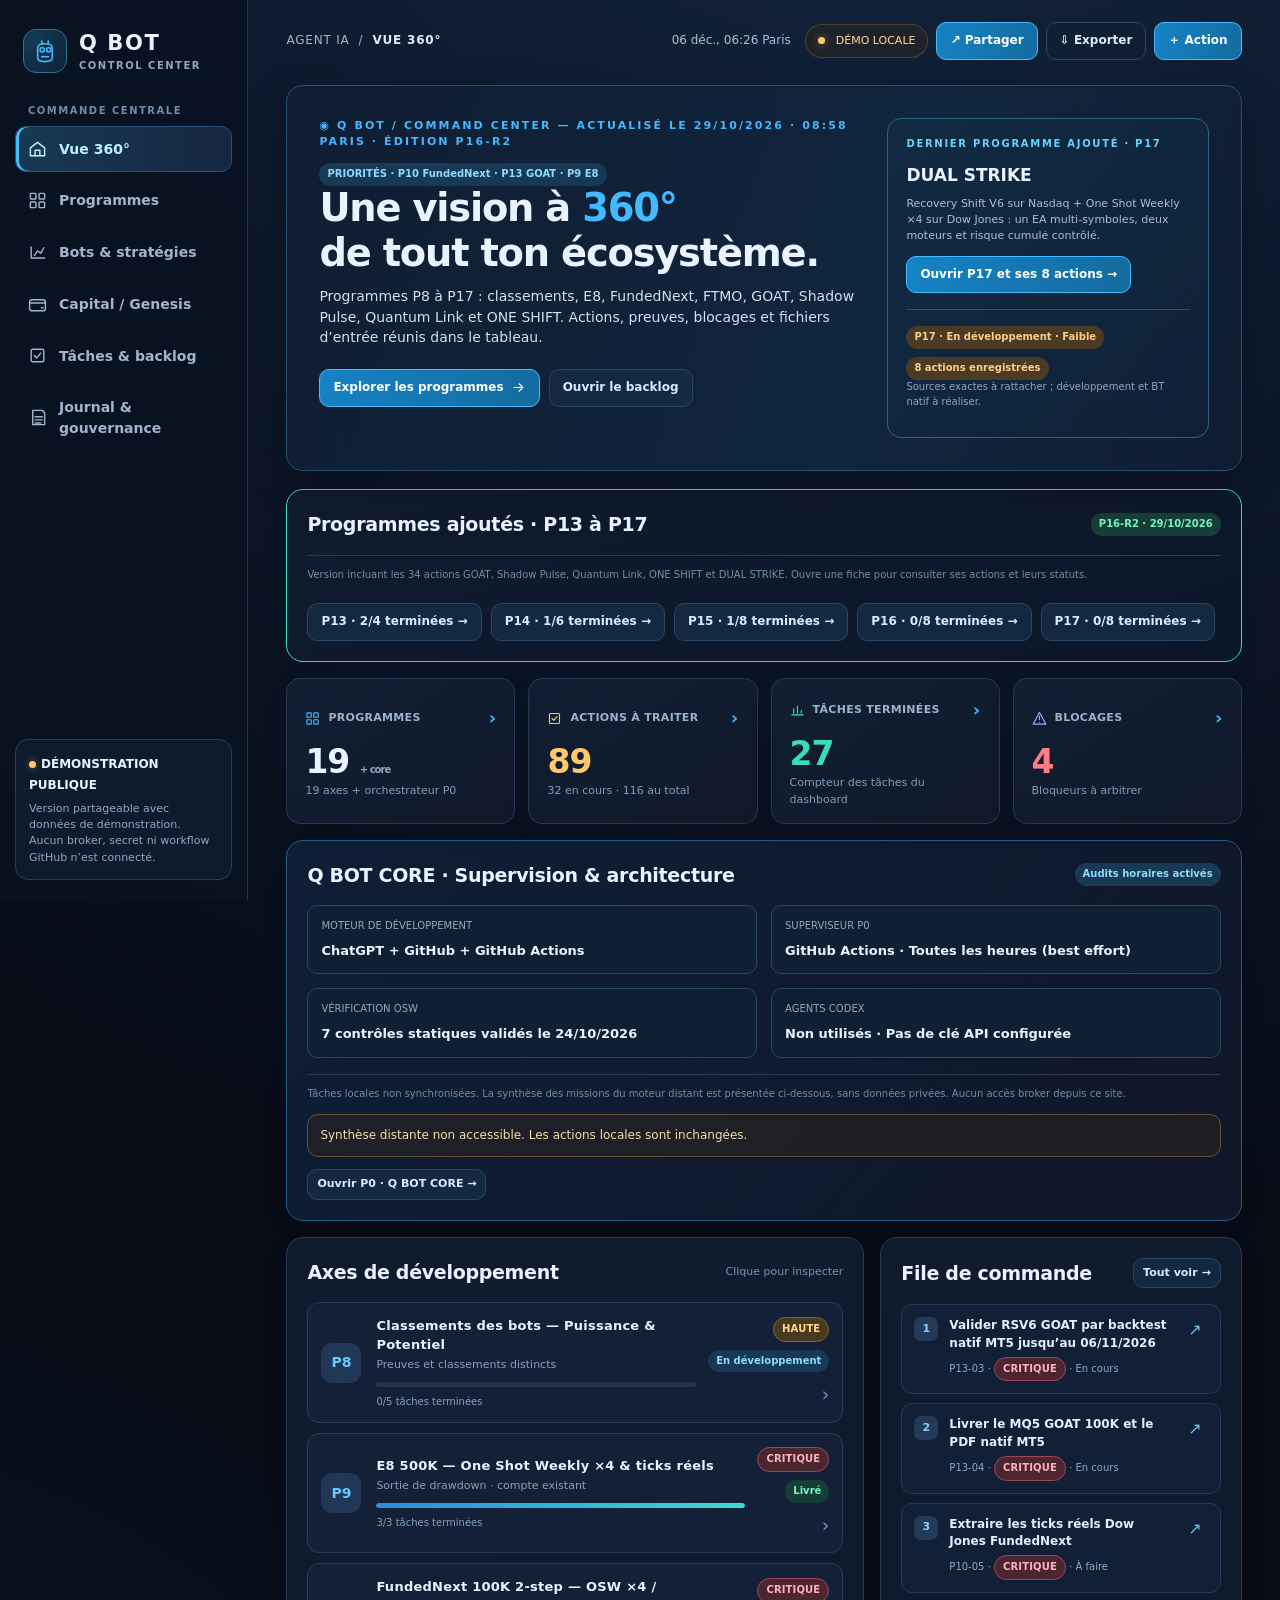
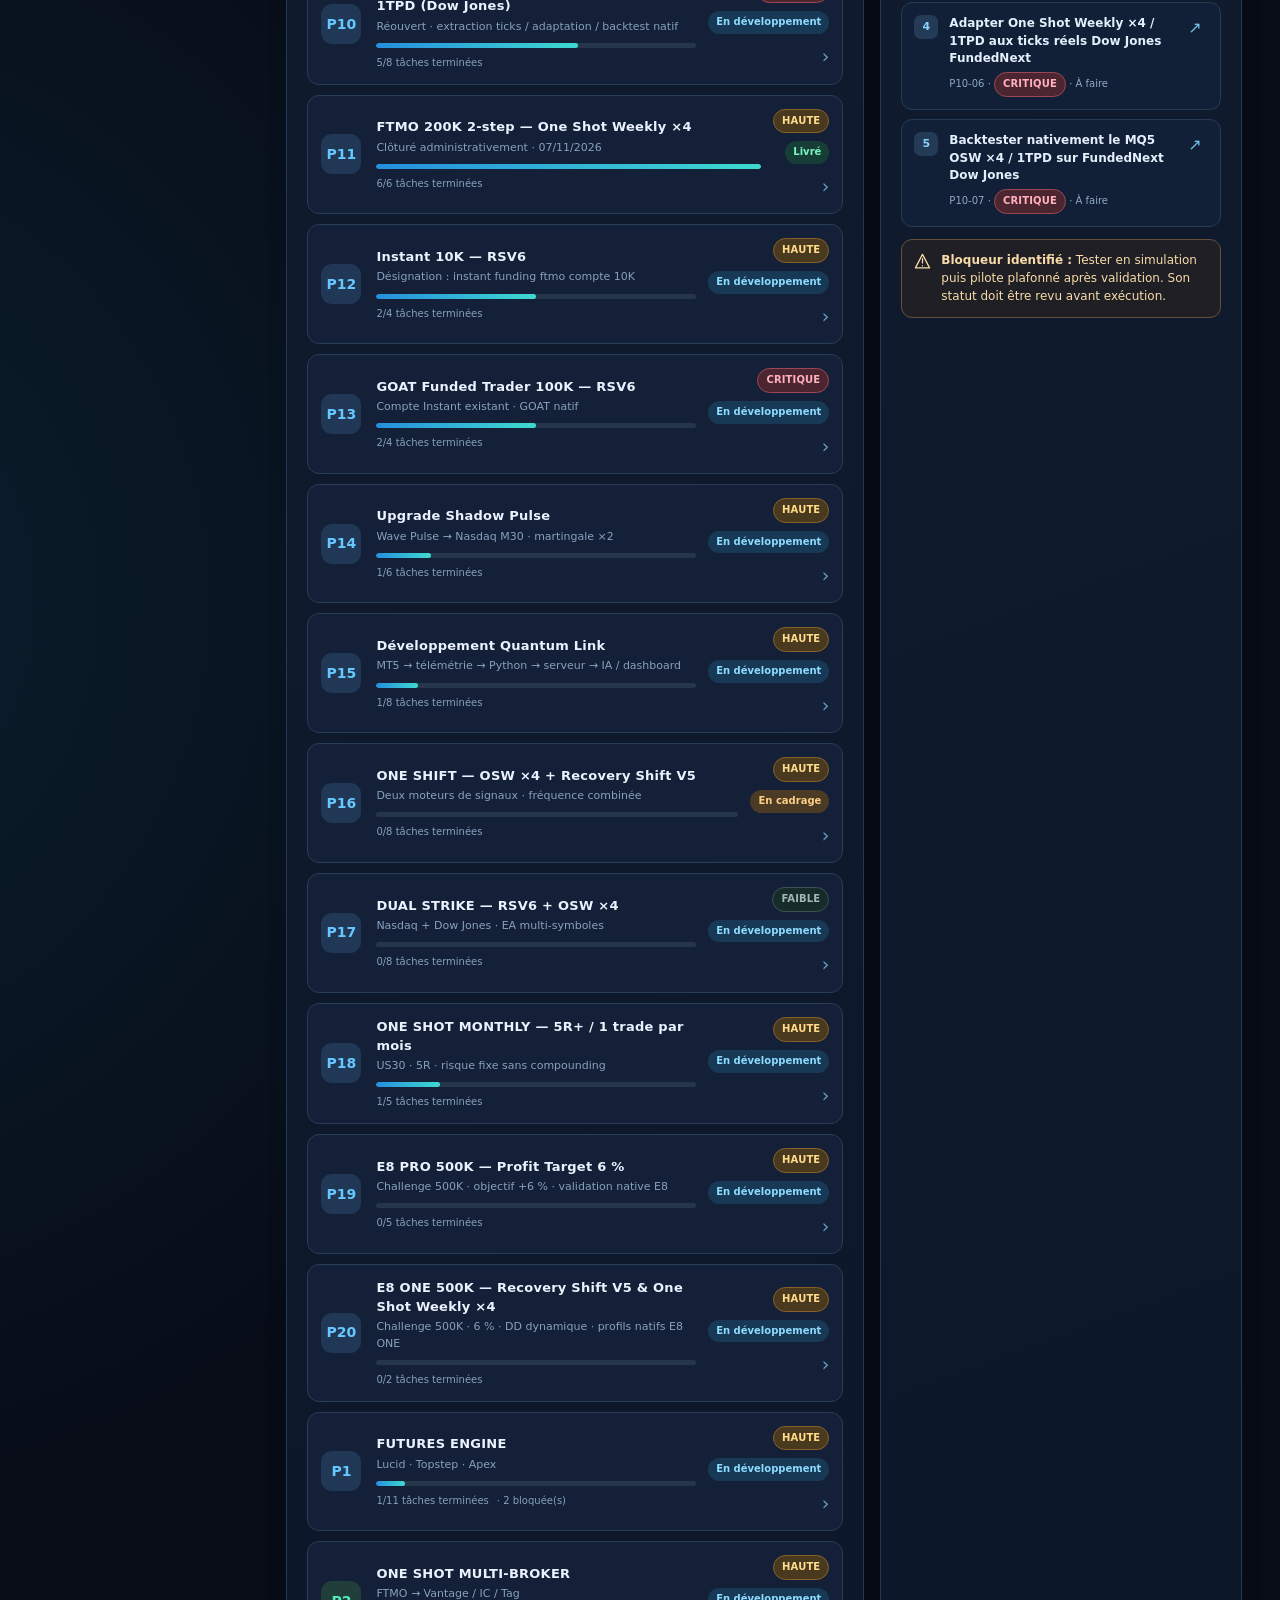
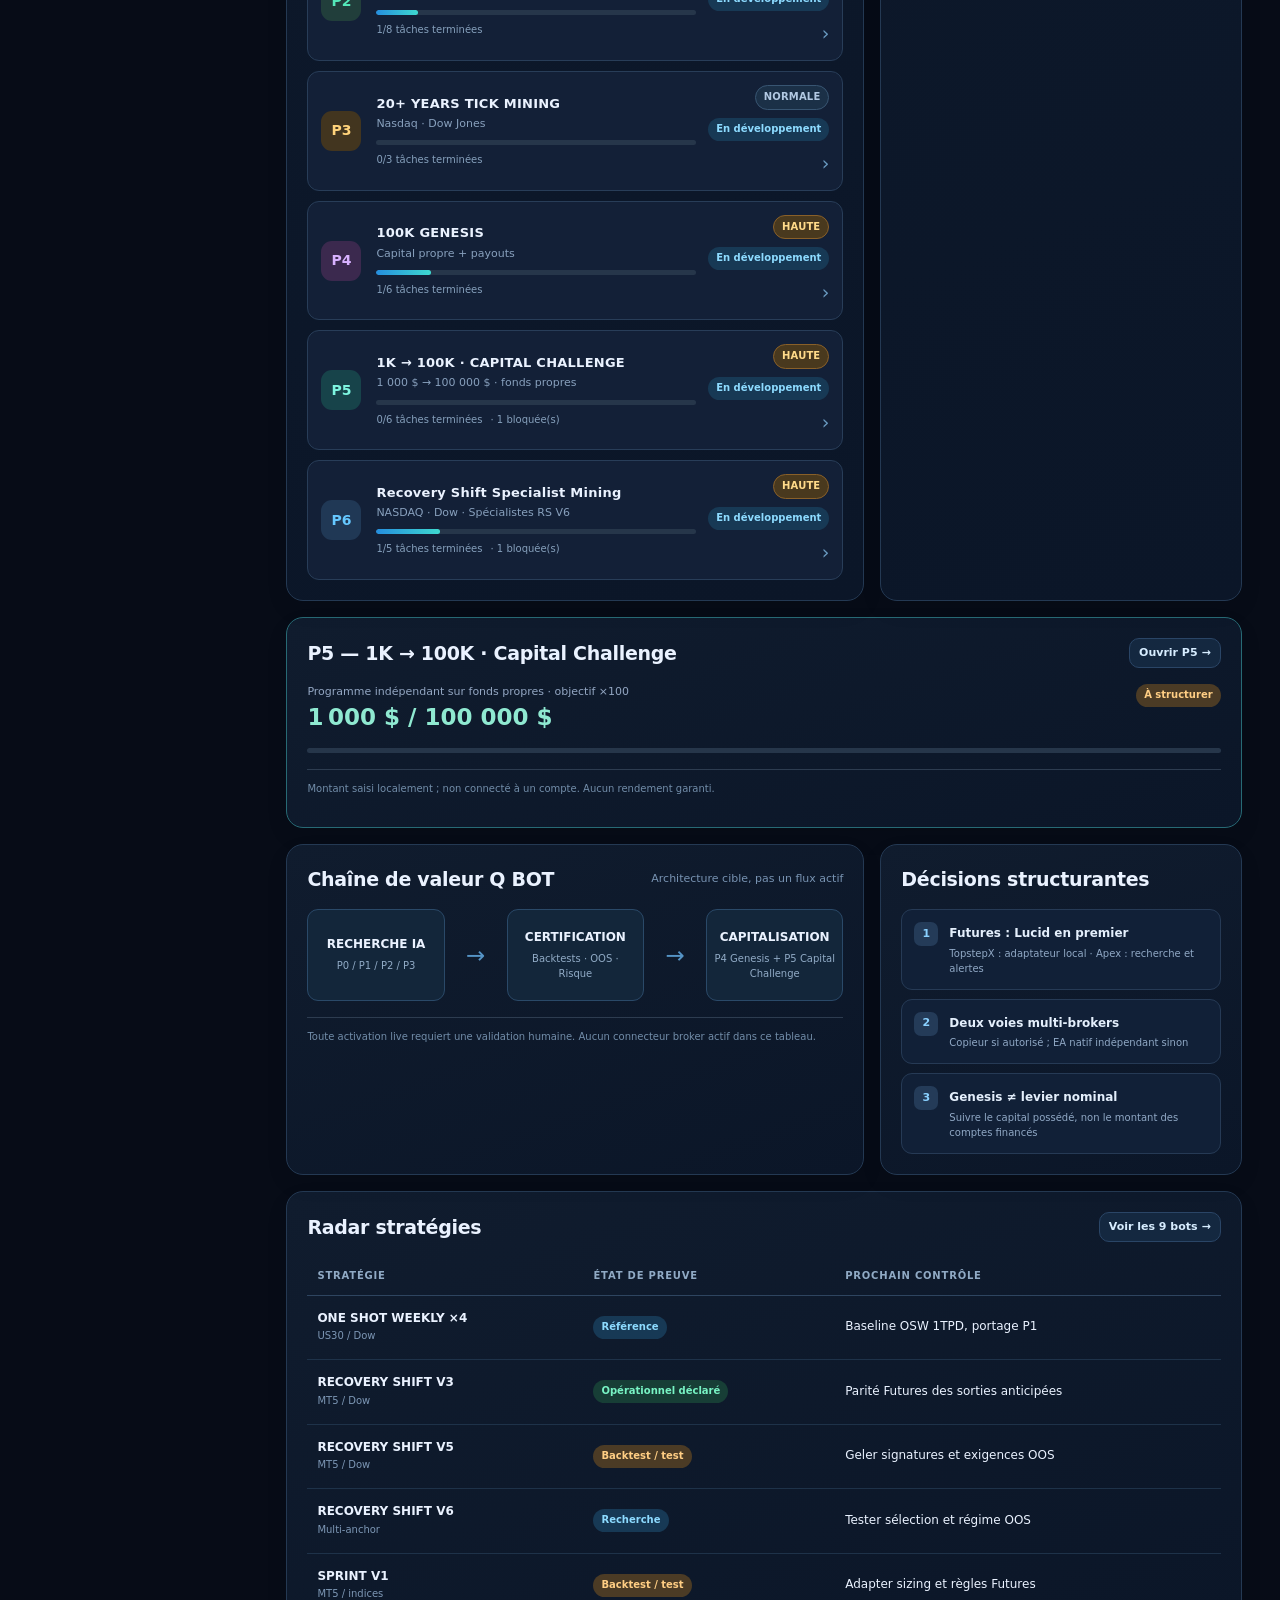
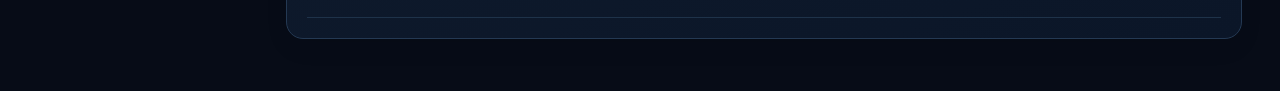
==== commit 4b430490: "Q BOT: create P20 E8 ONE 500K and link OSW real-tick adaptation to P9-04" ====
--- a/qbot-control-center/index.html
+++ b/qbot-control-center/index.html
@@ -112,8 +112,8 @@
 const STORAGE_KEY='qbot.control-center.demo.v1';
 const ICONS={home:'<path d="m3 10 9-7 9 7v10H3z"/><path d="M9 20v-7h6v7"/>',programs:'<rect x="3" y="3" width="7" height="7" rx="1"/><rect x="14" y="3" width="7" height="7" rx="1"/><rect x="3" y="14" width="7" height="7" rx="1"/><rect x="14" y="14" width="7" height="7" rx="1"/>',strategies:'<path d="M4 19V5m0 14h17M8 16l4-6 4 3 4-7"/>',capital:'<rect x="2" y="6" width="20" height="14" rx="3"/><path d="M2 10h20m-5 6h2"/>',tasks:'<rect x="4" y="4" width="16" height="16" rx="2"/><path d="m8 12 3 3 5-6"/>',journal:'<path d="M6 3h12l3 3v15H6zM9 11h9M9 15h9M9 19h7"/>',alert:'<path d="M12 2 2 21h20L12 2ZM12 8v6m0 4h.01"/>',up:'<path d="M7 17 17 7M8 7h9v9"/>',gear:'<circle cx="12" cy="12" r="3"/><path d="m4 11-2 1 2 1 1 3-1 2 3 3 2-1 3 1 3-1 2 1 3-3-1-2 1-3 2-1-2-1-1-3 1-2-3-3-2 1-3-1-3 1-2-1-3 3 1 2z"/>',arrow:'<path d="M5 12h14m-6-6 6 6-6 6"/>',chart:'<path d="M3 19h18M6 16V9m6 7V5m6 11v-4"/>'};
 function icon(name,cls=''){return `<svg class="${cls}" viewBox="0 0 24 24" fill="none" stroke="currentColor" stroke-width="1.8" stroke-linecap="round" stroke-linejoin="round" aria-hidden="true">${ICONS[name]||ICONS.programs}</svg>`}
-const ACCOUNT_PROGRAMS=[{"id":"P8","name":"Classements des bots — Puissance & Potentiel","short":"Preuves et classements distincts","desc":"Réconcilier les sources, qualifier les nouvelles preuves et mettre à jour les classements Puissance et Potentiel selon leurs critères existants.","status":"en_cours","owner":"Q BOT Classements","priority":"HAUTE","next":"Qualifier les nouvelles preuves par bot, version, broker, période et risque avant de modifier les classements.","risk":"Critères et preuves à vérifier ; aucun score ni rang inventé.","stack":["Puissance","Potentiel","Preuves traçables"],"automation":{"title":"Q BOT — Classements P8","enabled":true,"cadence":"Quotidien · Europe/Paris","start":"2026-10-29","mode":"Mise à jour sur preuves vérifiées"},"deliverables":["Classement Puissance sourcé","Classement Potentiel sourcé"]},{"id":"P9","name":"E8 500K — One Shot Weekly ×4 & ticks réels","short":"Sortie de drawdown · compte existant","desc":"Adapter One Shot Weekly ×4/1TPD pour la récupération E8 par paliers de 1K et trois budgets d’essai de 1K ; validation sur données natives par instrument.","status":"en_cours","owner":"Q BOT Recovery","priority":"CRITIQUE","next":"P9-04 — Adapter et tester OSW ×4/1TPD pour la récupération E8.","risk":"Date finale réelle du CSV : 20/03/2026, malgré le nom indiquant octobre ; serveur/fuseau et couverture à vérifier avant BT","stack":["E8 500K","OSW ×4 / 1TPD","Ticks NSDQ+ reçus","MQ5 + PDF MT5"],"automation":{"title":"Q BOT — P9 E8 & P13 GOAT","enabled":true,"cadence":"Reprise quotidienne partagée P9/P13 · Europe/Paris","start":"2026-10-29","mode":"Arrêt à la livraison du .mq5 + PDF de BT natif MT5 ; branchement par l’utilisateur"},"deliverables":["Source .mq5 versionnée","Rapport PDF du backtest natif MT5 réellement exécuté"]},{"id":"P10","name":"FundedNext 100K 2-step — OSW ×4 / 1TPD (Dow Jones)","short":"Réouvert · extraction ticks / adaptation / backtest natif","desc":"Nouveau chantier P10 à la demande de l’utilisateur le 07/11/2026 : extraire les ticks réels Dow Jones du serveur FundedNext, adapter One Shot Weekly ×4 / 1TPD à ces ticks puis réaliser un backtest natif MT5 sur le MQ5 exact. L’ancien chantier RS V6 sans ancre 8H reste clos et historisé.","status":"en_cours","owner":"Q BOT One Shot","priority":"CRITIQUE","next":"P10-05 — Extraire les ticks réels Dow Jones FundedNext et documenter la période, le symbole, la qualité et le serveur.","risk":"Extraction de ticks FundedNext non encore vérifiée ; aucun nouveau BT natif MT5 Model=4 validé. Aucune simulation proxy en remplacement.","stack":["FundedNext 100K 2-step","Dow Jones / US30","OSW ×4 / 1TPD","Ticks réels broker","MT5 Model=4"],"automation":{"title":"Q BOT P10 — FN 100K RSV6 sans 8H","enabled":false,"cadence":"Quotidien le matin · Europe/Paris","start":"2026-10-29","mode":"Arrêt à la livraison du .mq5 + PDF de BT natif MT5 ; branchement par l’utilisateur"},"deliverables":["Export/audit des ticks réels Dow Jones FundedNext","MQ5 OSW ×4 / 1TPD adapté et versionné","Rapport natif MT5 HTML/PDF, logs, CSV d’audit et SHA-256"]},{"id":"P11","name":"FTMO 200K 2-step — One Shot Weekly ×4","short":"Clôturé administrativement · 07/11/2026","desc":"Programme P11 FTMO 200K 2-step — One Shot Weekly ×4 clôturé administrativement à la demande de l’utilisateur le 07/11/2026. Travaux interrompus, sans certification d’un nouveau backtest natif MT5 ni validation des correctifs non intégrés. PR #144, #151 et #155 fermées sans fusion.","status":"done","owner":"Q BOT One Shot","priority":"HAUTE","next":"Aucune tâche Q BOT restante : clôture administrative à la demande de l’utilisateur.","risk":"Clôture administrative uniquement : aucune certification MT5 supplémentaire ; les limitations et preuves historiques restent inchangées.","stack":["FTMO 200K","OSW ×4","1 trade/jour max","4 trades/semaine max","Payout FN 200K"],"automation":{"title":"Q BOT P11 — FTMO 200K OSW ×4","enabled":false,"cadence":"Quotidien le matin · Europe/Paris","start":"2026-10-29","mode":"Arrêt à la livraison du .mq5 + PDF de BT natif MT5 ; branchement par l’utilisateur"},"deliverables":["Source .mq5 versionnée","Rapport PDF du backtest natif MT5 réellement exécuté"]},{"id":"P12","name":"Instant 10K — RSV6","short":"Désignation : instant funding ftmo compte 10K","desc":"Recherche RSV6 pour le FTMO Instant 10K identifié ; contrat individuel, actualités et horloge à vérifier avant toute conclusion de compatibilité.","status":"en_cours","owner":"Q BOT RSV6","priority":"HAUTE","next":"Compiler et backtester la variante historique fail-closed ; compléter audit news/horloge","risk":"Contrat individuel, actualités et horloge à vérifier ; candidat modifié non compilé ni backtesté nativement.","stack":["FTMO Instant 10K","RSV6","Contrat et lots minimaux","MQ5 + PDF MT5"],"automation":{"title":"Q BOT P12 — Instant 10K RSV6","enabled":true,"cadence":"Quotidien le matin · Europe/Paris","start":"2026-10-29","mode":"Arrêt à la livraison du .mq5 + PDF de BT natif MT5 ; branchement par l’utilisateur"},"deliverables":["Source .mq5 versionnée","Rapport PDF du backtest natif MT5 réellement exécuté"]},{"id":"P13","name":"GOAT Funded Trader 100K — RSV6","short":"Compte Instant existant · GOAT natif","desc":"Recherche Recovery Shift V6 pour le GOAT Instant 100K existant. Livraison limitée au MQ5 exact et au PDF du backtest natif MT5. Trajectoire 100K→300K : contexte uniquement.","status":"en_cours","owner":"Q BOT GOAT","priority":"CRITIQUE","next":"Backtest natif GOAT du MQ5 exact, ticks réels Model=4, période arrêtée au 06/11/2026 inclus ; P13-04 livraison en cours.","risk":"Modèle et règles propres au compte à confirmer ; chiffres des infographies non certifiés comme payouts ou résultats futurs","stack":["GOAT 100K","RSV6 GOAT MINCORR","NAS100.x","Ticks GOAT","MQ5 + PDF MT5"],"automation":{"title":"Q BOT — P9 E8 & P13 GOAT","enabled":false,"cadence":"Reprise quotidienne partagée P9/P13 · Europe/Paris","start":"2026-10-29","mode":"Automatisations ChatGPT suspendues ; aucune exécution implicite."},"deliverables":["Source .mq5 GOAT versionnée et testée","PDF du backtest natif MT5 correspondant"]},{"id":"P14","name":"Upgrade Shadow Pulse","short":"Wave Pulse → Nasdaq M30 · martingale ×2","desc":"Adapter Wave Pulse au Nasdaq M30 à15:30 avec SL=TP=amplitude de bougie. Tester l’objectif zéro journée perdante en2025/2026 après coûts, sans garantie de résultat.","status":"en_cours","owner":"Q BOT Shadow Pulse","priority":"HAUTE","next":"Figer bougie/fuseau/risque initial/fin de session, puis adapter le MQ5 et lancer le protocole natif MT5 disponible","risk":"Martingale : lot/marge finis, pertes et stop-out possibles. Source↔binaire daily à établir ; 2026complète indisponible au29/10/2026.","stack":["Nasdaq","M30","15:30","SL = bougie = TP","Martingale ×2","2025 / 2026","MQ5 + PDF MT5"],"inputs":[{"role":"source","name":"WavePulsev2 (3).mq5","library_file_id":"libfile_6bd89926e554819187f5533c75608bff","read":"source intégral935lignes lu","version":"2.00","status":"retrouvé","url":"https://chatgpt.com/library?file_id=libfile_6bd89926e554819187f5533c75608bff&account_id=personal"},{"role":"source_copy","name":"WavePulsev2 (3)(1).mq5","library_file_id":"libfile_b4aa9e7bef1081919e535c2d4c0e68c3","status":"lu","url":"https://chatgpt.com/library?file_id=libfile_b4aa9e7bef1081919e535c2d4c0e68c3&account_id=personal"},{"role":"source_copy","name":"WavePulsev2 (3)(2).mq5","library_file_id":"libfile_ef14c20060d081918abd3b6ebb7de253","status":"lu","url":"https://chatgpt.com/library?file_id=libfile_ef14c20060d081918abd3b6ebb7de253&account_id=personal"},{"role":"native_daily_reference","name":"Shadowpulse D1 Risk 0.1% PROFIT NET 15K DD 0%.pdf","library_file_id":"libfile_a1e92d772b708191a61dc85c13c9016b","risk_pct":0.1,"capital":100000,"trades":257,"net":15761.59,"equity_dd_pct":4.22,"url":"https://chatgpt.com/library?file_id=libfile_a1e92d772b708191a61dc85c13c9016b&account_id=personal"},{"role":"native_daily_reference","name":"Shadowpulse D1 Risk 0.4% COMPTE 10K PROFIT 7K.pdf","library_file_id":"libfile_fbabf1edbe288191b81641bc61cff5a6","risk_pct":0.4,"capital":10000,"trades":257,"net":7934.59,"equity_dd_pct":16.87,"url":"https://chatgpt.com/library?file_id=libfile_fbabf1edbe288191b81641bc61cff5a6&account_id=personal"},{"role":"native_daily_reference","name":"Shadowpulse D1 Risk 0.5% PROFIT NET 100K DD 16%.pdf","library_file_id":"libfile_6d7493483bec8191907021b9990472ad","risk_pct":0.5,"capital":100000,"trades":257,"net":105832.41,"equity_dd_pct":20.85,"url":"https://chatgpt.com/library?file_id=libfile_6d7493483bec8191907021b9990472ad&account_id=personal"}],"deliverables":["MQ5 exact testé + preset + empreinte","PDF du backtest natif MT5 et preuve d’origine","Bilan quotidien 2025/2026, DD et chaînes de martingale"],"automation":null},{"id":"P15","name":"Développement Quantum Link","short":"MT5 → télémétrie → Python → serveur → IA / dashboard","desc":"Reprendre les fichiers techniques de la conversation Conception du projet Quantum Link et développer la chaîne de télémétrie des décisions réelles des EAs jusqu’au dashboard et à un accès ChatGPT explicite. Architecture de la planche fournie : EA → sonde → collecteur local → serveur sécurisé → analyse et visualisation.","status":"en_cours","owner":"Q BOT Quantum Link","priority":"HAUTE","next":"Auditer les prototypes V1/V1.1 et figer le schéma des événements, la fiabilité de transport et les critères de validation.","risk":"Prototype local récupéré. Aucun flux MT5 réel, serveur public ou connecteur ChatGPT actif certifié. Compilation MQL5 et tests de bout en bout à exécuter ; aucune télémétrie simulée présentée comme réelle.","stack":["MQL5","Collecteur Python","FastAPI / SQLite","HTTPS / WebSocket","IA en lecture seule","Dashboard mobile","Accès ChatGPT"],"inputs":[{"role":"project_archive","label":"Prototype de référence · sonde, collecteur, serveur et dashboard","name":"quantum_link_v1.zip","library_file_id":"libfile_23843f41edd081918f325b9ccefa1943","url":"https://chatgpt.com/library?file_id=libfile_23843f41edd081918f325b9ccefa1943&account_id=personal","sha256":"f2dbabc106249d86d5b90b856b65ee4bcaa82cb49b6a4b47d868d186d6522e1c","files":["quantum_link_v1/collector/collector.py","quantum_link_v1/README.md","quantum_link_v1/mql5/QuantumLinkDemoEA.mq5","quantum_link_v1/mql5/QuantumLinkProbe.mqh","quantum_link_v1/requirements.txt","quantum_link_v1/server/dashboard.html","quantum_link_v1/server/demo.py","quantum_link_v1/server/app.py"],"status":"Archive récupérée ; contenu et README inspectés"},{"role":"project_archive","label":"Extension IA historique · Gemini, non retenu pour la cible ChatGPT","name":"quantum_link_v1_1_gemini.zip","library_file_id":"libfile_3ebca2c01b2c81918092af7894ab0af3","url":"https://chatgpt.com/library?file_id=libfile_3ebca2c01b2c81918092af7894ab0af3&account_id=personal","sha256":"78d93ceb0d0ed51e7e70d86b6e697f3db319d7b9e28e4d8a6609fffdf463e810","files":["quantum_link_v1/tests/test_gemini.py","quantum_link_v1/requirements.txt","quantum_link_v1/server/dashboard.html","quantum_link_v1/server/gemini.py","quantum_link_v1/server/app.py","quantum_link_v1/server/demo.py","quantum_link_v1/README.md","quantum_link_v1/collector/collector.py","quantum_link_v1/mql5/QuantumLinkProbe.mqh","quantum_link_v1/mql5/QuantumLinkDemoEA.mq5"],"status":"Archive récupérée ; contenu et README inspectés"}],"automation":null,"deliverables":["Sources versionnées : sonde MQL5, collecteur, serveur et dashboard","Schéma des événements, API et documentation d’installation","Tests et rapport de validation de bout en bout, simulation et MT5 distingués","Interface de lecture ChatGPT avec authentification et procédure de connexion explicite"]},{"id":"P16","name":"ONE SHIFT — OSW ×4 + Recovery Shift V5","short":"Deux moteurs de signaux · fréquence combinée","desc":"Développer un EA unique réunissant les signaux de One Shot Weekly ×4 et de Recovery Shift V5, actifs en parallèle. Objectif : augmenter les occasions réellement exécutables tout en préservant les règles propres à chaque moteur. Mesurer le gain de fréquence, les conflits et le risque agrégé.","status":"cadrage","owner":"Q BOT ONE SHIFT","priority":"HAUTE","next":"Retrouver et figer les deux sources MQ5 et leurs rapports natifs ; définir l’orchestration et le budget de risque partagé.","risk":"Fréquence supplémentaire à mesurer, non acquise. Signaux simultanés, corrélation, exposition cumulée, marges et règles hedging/netting à traiter. Aucun EA fusionné ni BT exécuté à ce stade.","stack":["ONE SHIFT","OSW ×4 / 1TPD","Recovery Shift V5","Moteurs parallèles","Risque agrégé","MQ5 + PDF MT5"],"inputs":[],"automation":null,"deliverables":["MQ5 ONE SHIFT exact testé et paramètres versionnés","PDF du backtest natif MT5 avec preuves et traçabilité","Comparatif OSW seul / RSV5 seul / ONE SHIFT : fréquence, résultats et risque"]},{"id":"P17","name":"DUAL STRIKE — RSV6 + OSW ×4","short":"Nasdaq + Dow Jones · EA multi-symboles","desc":"Développer un EA unique associant Recovery Shift V6 sur Nasdaq et One Shot Weekly ×4 sur Dow Jones. Moteurs actifs en parallèle, états indépendants et risque cumulé contrôlé. Distinguer P16 ONE SHIFT qui associe RSV5 et OSW.","status":"en_cours","owner":"Q BOT DUAL STRIKE","priority":"FAIBLE","next":"Raccorder les adaptateurs RSV6/OSW, puis vérifier la parité séparée et le test natif multi-symboles.","risk":"Socle observateur v0.01 écrit, aucun moteur de signaux raccordé et aucun BT natif. Choix exact source/rapport RSV6 et budget partagé encore à établir.","stack":["RSV6 · Nasdaq","OSW ×4 · Dow","Multi-symboles","Risque agrégé","MQ5 + PDF MT5"],"inputs":[{"role":"research_source","name":"DUAL STRIKE v0.01 — PR142","url":"https://github.com/giniusconcept/QuantLab-Mobile/pull/142","status":"Socle de recherche écrit ; signaux et exécution non raccordés"}],"automation":null,"deliverables":["MQ5 DUAL STRIKE exact testé et presets","PDF du backtest natif MT5 multi-symboles réellement exécuté","Comparatif RSV6 seul / OSW seul / DUAL STRIKE : fréquence et risque"]},{"id":"P18","name":"ONE SHOT MONTHLY — 5R+ / 1 trade par mois","short":"US30 · 5R · risque fixe sans compounding","desc":"Développer et valider One Shot Monthly à partir du MQ5 de parité fourni, des rapports MT5 FTMO et du replay historique ONE SHOT 5R+ UNION. Distinguer impérativement replay in-sample 45/45 et exécution native ; la version livrée est un banc de parité à signaux mensuels figés, pas encore un moteur autonome de découverte de spécialistes.","status":"en_cours","owner":"Q BOT One Shot Monthly","priority":"HAUTE","next":"Auditer la source MQ5 de parité contre le rapport MT5 et la recherche ; préparer la validation native Model=4 ticks réels hors échantillon, puis livrer les preuves.","risk":"45/45 mois +5R provient d’un replay de recherche in-sample, non certifié OOS. Rapport natif FTMO 2023–28/09/2026 montre 45 trades dont 27 gagnants et 18 perdants ; ne pas confondre les deux résultats ni extrapoler 100% WR.","stack":["ONE SHOT MONTHLY 5R+","US30.cash · FTMO","1 trade maximum/mois","2% fixe de 100K · 2000 USD","SL -1R / TP +5R","MQ5 + rapport natif MT5"],"inputs":[{"role":"source","name":"ONE_SHOT_MONTHLY_5R_NO_COMPOUND_PARITY_V1.mq5","status":"Pièce jointe utilisateur du 07/11/2026 · script de parité, pas moteur autonome de découverte"},{"role":"report","name":"ONE SHOT MONTHLY.pdf","status":"Rapport Strategy Tester FTMO 01/01/2023–28/09/2026 : 45 trades, 27 gagnants, 18 perdants, résultat net +231794,43 USD ; qualité déclarée 100% ticks réels"},{"role":"research","name":"ONE_SHOT_5R_BACKTEST_2023_2026_YTD.pdf","status":"Replay de recherche in-sample : 45/45 mois à +5R ; non équivalent à la performance native"},{"role":"bundle","name":"ONE_SHOT_5R_MT5_BUNDLE.zip","status":"Archive utilisateur contenant harness de parité, feed CSV, presets SET/INI et README"}],"automation":null,"deliverables":["MQ5 One Shot Monthly versionné et audit de parité","Rapport natif MT5 HTML/PDF Model=4 ticks réels et logs d’exécution","CSV d’audit, jeu de paramètres, SHA-256 et conclusion OOS sans promesse de 100% WR"]},{"id":"P19","name":"E8 PRO 500K — Profit Target 6 %","short":"Challenge 500K · objectif +6 % · validation native E8","desc":"Préparer l'acquisition et la validation d'un challenge E8 PRO 500K avec profit target demandé de 6 %, en conservant le financement prévu via payout FundedNext 200K cycle n°4 dans P4-10. Qualifier les règles E8 et le produit configuré, sélectionner puis adapter un EA autonome aux ticks réels E8, exécuter le backtest natif MT5 et auditer les preuves. Aucun achat ni installation en réel automatisés.","status":"en_cours","owner":"Q BOT E8 PRO","priority":"HAUTE","next":"Vérifier officiellement la disponibilité, les règles et le prix du E8 PRO 500K 6 %, puis sélectionner l'EA source et les ticks natifs E8 avant backtest.","risk":"Configuration 6 % / 6 % et tarif promotionnel à confirmer dans le configurateur officiel avant achat ; ne pas assimiler résultats proxy aux ticks E8 ni présumer d'un WR/payout. Plafonds de risque et conditions E8 à revalider.","stack":["E8 PRO 500K","Profit target 6 % · 30 000 $","Drawdown 6 % provisoire · 30 000 $","Ticks réels E8","MT5 Model=4","MQ5 + HTML/PDF audit"],"automation":null,"deliverables":["Dossier de règles et tarification E8 PRO 500K 6 % vérifiées","EA MQ5 calibré E8 et jeu de paramètres figés","Backtest natif MT5 sur ticks réels Model=4 : HTML/PDF, logs, CSV, SHA-256","Dossier de décision de validation et de risque, sans garantie de performance"]}];
-const ACCOUNT_TASKS=[{"id":"GITHUB-ISSUE-148","ref":"P11-06","project":"P11","title":"Vérification terminée — OSW 1TPD non branché sur FTMO 200K","note":"Diagnostic clôturé le 01/11/2026 sur confirmation utilisateur après identification du code branché : OSW ×4/1TPD n’est pas installé sur le FTMO 200K ; la version en place permet plusieurs trades par jour. Aucun remplacement ni changement de paramètres effectué. Suite : P11-04 validation des compteurs et reprise, puis P11-05 livraison MQ5 + PDF natif. Le branchement sera réalisé par l’utilisateur.","status":"done","owner":"Q BOT + utilisateur (accès MT5 PC/VPS)","priority":"CRITIQUE","issue":148},{"id":"ACCOUNT-P8-01","ref":"P8-01","project":"P8","title":"Réconcilier les sources et critères des conversations Puissance et Potentiel du projet CLASSEMENTS DES BOTS","note":"Sources vérifiables, critères existants respectés, changements motivés; aucun score inventé Aucun classement modifié sans preuve vérifiée.","status":"todo","owner":"Q BOT Classements","priority":"HAUTE"},{"id":"ACCOUNT-P8-02","ref":"P8-02","project":"P8","title":"Collecter et dédupliquer les nouvelles preuves, par version, broker, période et risque","note":"Sources vérifiables, critères existants respectés, changements motivés; aucun score inventé Aucun classement modifié sans preuve vérifiée.","status":"todo","owner":"Q BOT Classements","priority":"HAUTE"},{"id":"ACCOUNT-P8-03","ref":"P8-03","project":"P8","title":"Préparer le classement Puissance avec distinction puissance brute et preuve opérationnelle","note":"Sources vérifiables, critères existants respectés, changements motivés; aucun score inventé Aucun classement modifié sans preuve vérifiée.","status":"todo","owner":"Q BOT Classements","priority":"HAUTE"},{"id":"ACCOUNT-P8-04","ref":"P8-04","project":"P8","title":"Préparer le classement Potentiel des branches R&D distinctes","note":"Sources vérifiables, critères existants respectés, changements motivés; aucun score inventé Aucun classement modifié sans preuve vérifiée.","status":"todo","owner":"Q BOT Classements","priority":"HAUTE"},{"id":"ACCOUNT-P8-05","ref":"P8-05","project":"P8","title":"Historiser et livrer les changements justifiés; écriture directe dans les conversations bloquée tant qu'aucun outil ne la permet","note":"Sources vérifiables, critères existants respectés, changements motivés; aucun score inventé Aucun classement modifié sans preuve vérifiée.","status":"todo","owner":"Q BOT Classements","priority":"HAUTE"},{"id":"ACCOUNT-P9-04","ref":"P9-04","project":"P9","title":"Adapter et tester One Shot Weekly ×4 pour la récupération E8","note":"29/10/2026 : checkpoints atomiques du modèle hors ligne ajoutés ; six tests de reprise PASS (réservations, compteurs, budgets, doublons, dépassement et arrêt conservés). Intégration MQ5 et BT natif encore requis. Données NSDQ+ distinctes du Dow. Preuves : PR139, commit 2e9438d76e85d8561ec334bc3092647809e7bcb3.","status":"doing","owner":"Q BOT Recovery","priority":"CRITIQUE"},{"id":"ACCOUNT-P9-05","ref":"P9-05","project":"P9","title":"Livrer le MQ5 et le PDF du backtest natif MT5 E8","note":"Livrables finaux : source .mq5 exacte et rapport PDF issu d’un backtest réellement exécuté dans le Strategy Tester MT5 sur données E8 vérifiées. Associer version/SHA, paramètres, symbole, période, qualité des ticks, coûts, trades et drawdown. Q BOT s’arrête à cette livraison ; installation et branchement réalisés par l’utilisateur.\nDémarrage 28/10/2026 : Livraison MQ5 + PDF natif attend les données E8 et un BT natif vérifié. Preuves : PR #139.","status":"todo","owner":"Q BOT Recovery","priority":"CRITIQUE"},{"id":"ACCOUNT-P10-01","ref":"P10-01","project":"P10","title":"Identifier RSV6 sans ancre 8H ≈300/297 trades","note":"Deux PDF natifs retrouvés et contrôlés : baseline275 trades/221 gains, MINCORR174/170. Aucun ne correspond à la référence~300/297 ; ne pas substituer arbitrairement. Paramètres de reproduction extraits.\nClôturé administrativement le 07/11/2026 à la demande de l’utilisateur ; les livrables ou validations techniques non réalisés ne sont pas réputés accomplis.","status":"done","owner":"Q BOT Recovery Shift","priority":"CRITIQUE"},{"id":"ACCOUNT-P10-02","ref":"P10-02","project":"P10","title":"Vérifier le contrat FundedNext 100K 2-step","note":"État des phases, objectifs, pertes maximales et autorisation EA ; aucun grandfathering hérité du funded 200K.\nDémarrage 28/10/2026 : Règle publique FundedNext vérifiée le 28/10 : EA interdits sur >=50K ; exception du contrat de ce 100K non établie. Recherche hors compte poursuivie. Preuves : PR #139.\nClôturé administrativement le 07/11/2026 à la demande de l’utilisateur ; les livrables ou validations techniques non réalisés ne sont pas réputés accomplis.","status":"done","owner":"Q BOT Recovery Shift","priority":"CRITIQUE"},{"id":"ACCOUNT-P10-03","ref":"P10-03","project":"P10","title":"Valider compilation, parité et backtests de la variante","note":"29/10/2026 : deux candidats NO_A8 corrigent la promotion au lot minimal et refusent les volumes hors budget/non finis. Inputs et signaux conservés ; 12 cas limites + 9999 contrôles numériques par normaliseur passent via extraction C++. Ni compilation MetaEditor ni nouveau BT exécutés. Rapports 275/174 non attribués à ces candidats ; référence 300/297 non identifiée. PR139, commit 2e9438d76e85d8561ec334bc3092647809e7bcb3.\nClôturé administrativement le 07/11/2026 à la demande de l’utilisateur ; les livrables ou validations techniques non réalisés ne sont pas réputés accomplis.","status":"done","owner":"Q BOT Recovery Shift","priority":"CRITIQUE"},{"id":"ACCOUNT-P10-04","ref":"P10-04","project":"P10","title":"Livrer RSV6 sans ancre 8H en MQ5 et son PDF de BT natif MT5","note":"Livrer la variante exacte .mq5 sans ancre 8H et le PDF du véritable backtest natif MT5 correspondant, avec paramètres, broker, période et résultats traçables. Aucun branchement ni suivi opérationnel des phases par Q BOT ; l’utilisateur prend en charge l’installation.\nDémarrage 28/10/2026 : Source exacte à sélectionner avec rapport natif correspondant ; aucun PDF de BT inventé. Preuves : PR #139.\nClôturé administrativement le 07/11/2026 à la demande de l’utilisateur ; les livrables ou validations techniques non réalisés ne sont pas réputés accomplis.","status":"done","owner":"Q BOT Recovery Shift","priority":"CRITIQUE"},{"id":"ACCOUNT-P11-02","ref":"P11-02","project":"P11","title":"Vérifier le modèle et les conditions du futur FTMO 200K","note":"Profils FTMO1-step/2-step distingués sans sélectionner le contrat futur. Préflight de recherche200K à risque fixe1% (2000 USD nominal avant frais) selon politique utilisateur ; pas d’achat ni de profil live activé.\nClôturé administrativement le 07/11/2026 à la demande de l’utilisateur ; aucune exécution technique supplémentaire ni validation native MT5 revendiquée.","status":"done","owner":"Q BOT One Shot","priority":"HAUTE"},{"id":"ACCOUNT-P11-03","ref":"P11-03","project":"P11","title":"Figer One Shot Weekly ×4 depuis le projet One Shot","note":"Identifier source, paramètres, rapport et compilation exacts ; référence PR #4 à vérifier.\nDémarrage 28/10/2026 : Baseline OSW ×4 corrigée identifiée : PR #4, commit de6128a ; code et paramètres gelés comme référence. Variante expérimentale de volume séparée dans PR #139, non compilée MT5. Preuves : PR #139.","status":"done","owner":"Q BOT One Shot","priority":"HAUTE"},{"id":"ACCOUNT-P11-04","ref":"P11-04","project":"P11","title":"Brancher OSW ×4/1TPD avec palier 190K sur le FTMO 200K","note":"Terminé le 01/11/2026 sur confirmation utilisateur et capture MT5 : compte 511278995 FTMO 200K 2-step ; EA OSW_FTMO_200K_PALIER_190K_RISK_1K_2K attaché à US30.cash M1, Trading Algo vert. Balance affichée 181516,79 USD. Profil prévu 1000 USD sous 190000 de balance, 2000 USD dès ce seuil, retour à 1000 en dessous. Paramètres chargés et logs Experts complets non transmis ; aucune vérification distante de fonctionnement continu.","status":"done","owner":"Utilisateur","priority":"HAUTE"},{"id":"ACCOUNT-P11-05","ref":"P11-05","project":"P11","title":"Exécuter le backtest MT5 de la version OSW FTMO 200K à palier 190K","note":"Exécution terminée par l’utilisateur et confirmée par capture le 01/11/2026 : test octobre 2026, dépôt 200000 USD, 9 trades dont 8 gains et 1 perte ; profit affiché 6109,39 USD, solde final 206109,39 USD. Source livrée : OSW_FTMO_200K_PALIER_190K_RISK_1K_2K. Test parti au-dessus du seuil : passage 1K→2K non démontré par cette capture. Mode ticks réels/Model=4, paramètres complets et qualité historique non vérifiables sur cette capture. Rapport natif HTML/PDF, logs, CSV et empreintes de l’EX5 testé non transmis. Clôture de l’exécution déclarée, pas certification de l’audit ni livraison d’un PDF. Aucun run GitHub Actions revendiqué.","status":"done","owner":"Utilisateur — backtest MT5 local","priority":"HAUTE"},{"id":"ACCOUNT-P12-01","ref":"P12-01","project":"P12","title":"Identifier le produit instant funding ftmo 10K","note":"Retrouver contrat/fournisseur exact ; conserver la désignation utilisateur sans substitution de société ou de programme.\nDémarrage 28/10/2026 : FTMO Instant 10K confirmé par les pages officielles FTMO consultées le 28/10/2026. Preuves : PR #139.","status":"done","owner":"Q BOT RSV6","priority":"HAUTE"},{"id":"ACCOUNT-P12-02","ref":"P12-02","project":"P12","title":"Identifier source et variante RSV6 pour le 10K","note":"Ne pas appliquer automatiquement la suppression de l’ancre 8H demandée seulement pour P10.\nDémarrage 28/10/2026 : Source RSV6 FTMO Instant 10K retrouvée et rapprochée de l’artefact natif ; A8 conservée, source de référence à 2% fixe/10K et 1 trade/jour. Preuves : PR #139.","status":"done","owner":"Q BOT RSV6","priority":"HAUTE"},{"id":"ACCOUNT-P12-03","ref":"P12-03","project":"P12","title":"Vérifier règles du 10K et compatibilité EA","note":"Variante de recherche corrigeant les lectures d’historique incomplètes : getters/tickets défaillants et nonfinite bloquent le calcul ; limites/cache/compteurs validés seulement après scan complet. Tests des vrais helpers MQL via shimC++ PASS. Inputs/signaux inchangés ; MetaEditor et nouveau BT natif non exécutés. Audit news/horloge reste ouvert.","status":"doing","owner":"Q BOT RSV6","priority":"HAUTE"},{"id":"ACCOUNT-P12-04","ref":"P12-04","project":"P12","title":"Livrer RSV6 10K en MQ5 et son PDF de backtest natif MT5","note":"PDF historique482 trades conservé comme preuve de l’ancienne référence. Ne pas l’attribuer au nouveau MQ5 HISTORY_FAILCLOSED_RESEARCH qui nécessite son propre BT natif.","status":"doing","owner":"Q BOT RSV6","priority":"HAUTE"},{"id":"ACCOUNT-P13-01","ref":"P13-01","project":"P13","title":"Identifier et figer RSV6 GOAT pour le 100K","note":"Pièces reçues de l’utilisateur le 28/10/2026 : RecoveryShift_V6_GOAT_MINIMAL_CORRECTION_V1.mq5 (SHA256 424269e7ca6776c7987677eda176717eb633e8410cd011c2a27741cd21bf69c0) et RSV6_GOAT_MINCORR_FULL_20260428_20260930.pdf (SHA256 ad8774d75dd470ef7eedcfc5caaf37b1221945fec2df08b66fe5d1719932db67). Expert, symbole NAS100.x, magic 6063501, risque fixe 1000 USD et TP 0.50R concordants. Rapport 10 pages GoatFunded-Server3 build6238, H1 28/04–30/09/2026 : 61 trades, 60/1, profit net 28715.43 USD, equity DD maximal1505.47 USD/1.29%, qualité affichée100% real ticks. Identification de la référence terminée ; pas de nouvelle compilation/BT et pas de preuve binaire-source indépendante. Clôture administrative confirmée le 07/11/2026 à la demande de l’utilisateur, sans certification binaire supplémentaire.","status":"done","priority":"CRITIQUE","owner":"Q BOT GOAT"},{"id":"ACCOUNT-P13-02","ref":"P13-02","project":"P13","title":"Auditer règles et paramètres du GOAT 100K existant","note":"Règles officielles analysées selon date/modèle : minimum de détention60/120s, GOAT etHERO distincts, propriété EA et hosting. Contrat individuel/date d’achat non confirmés ; aucune certification de conformité revendiquée. Clôturé administrativement sur instruction du 07/11/2026 ; réserves de conformité contractuelle conservées.","status":"done","priority":"CRITIQUE","owner":"Q BOT GOAT"},{"id":"ACCOUNT-P13-03","ref":"P13-03","project":"P13","title":"Valider RSV6 GOAT par backtest natif MT5 jusqu’au 06/11/2026","note":"29/10/2026 : candidat GOAT renforçant volume et perte calculée ; neuf scénarios RiskVolume et 12 cas limites + 9999 contrôles volume passent via shim C++. PDF historique rapproché à nouveau : 61 trades, 28715.43 USD nets, max deux positions simultanées, cinq gains <120 s. Nouveau candidat non compilé/non backtesté MT5. Source/workflow non identiques ; parité binaire non établie. PR139, commit 2e9438d76e85d8561ec334bc3092647809e7bcb3. Période demandée le 07/11/2026 : étendre le backtest natif GOAT jusqu’au 06/11/2026 inclus (Model=4, ticks réels), sans substitution proxy. À exécuter, aucun résultat revendiqué.","status":"doing","priority":"CRITIQUE","owner":"Q BOT GOAT"},{"id":"ACCOUNT-P13-04","ref":"P13-04","project":"P13","title":"Livrer le MQ5 GOAT 100K et le PDF natif MT5","note":"Livrer le .mq5 exact testé et le PDF issu du Strategy Tester MT5, avec source/SHA, symbole, broker, période, paramètres, données et limites. Q BOT s’arrête à cette livraison. Installation et branchement par l’utilisateur ; aucun achat 300K ni réinvestissement automatisé. Statut passé En cours le 07/11/2026 sur demande ; livraison finale encore non certifiée.","status":"doing","priority":"CRITIQUE","owner":"Q BOT GOAT"},{"id":"ACCOUNT-P14-01","ref":"P14-01","project":"P14","title":"Rattacher Wave Pulse MQ5 et les BT natifs daily","status":"done","note":"Entrées retrouvées et lues : WavePulsev2 (3).mq5 + deux copies ; rapports Shadowpulse Daily risques0,1%/0,4%/0,5%, FTMO-Demo6140 US100.cash 01/01–31/08/2026. Liens dans la fiche. Correspondance du binaire shadowpulse au MQ5 encore à prouver.","priority":"HAUTE","owner":"Q BOT Shadow Pulse"},{"id":"ACCOUNT-P14-02","ref":"P14-02","project":"P14","title":"Figer les règles M30, 15:30 et le séquencement","status":"doing","note":"Nasdaq ; M30 ; SL=TP=amplitude high-low de la bougie de référence. Horaire15:30 interprété provisoirement Europe/Paris ; N-1 clôturée15:00–15:30 à vérifier. Annuler le côté opposé au premier déclenchement, puis alternance au SL du trade courant ; taille doublée après perte. Risque initial, capital, fin de session et limites non fixés.","priority":"HAUTE","owner":"Q BOT Shadow Pulse"},{"id":"ACCOUNT-P14-03","ref":"P14-03","project":"P14","title":"Adapter le MQ5 Wave Pulse en variante de recherche","status":"todo","note":"Créer une variante dédiée : amplitude M30 calculée sans anticipation et figée par cycle, SL/TP1:1, entrée15:30, martingale×2 conforme au séquencement ; audit des ordres doubles, rejets, plafonds lot/marge, persistance et reset. Baseline intacte. Aucun branchement.","priority":"HAUTE","owner":"Q BOT Shadow Pulse"},{"id":"ACCOUNT-P14-04","ref":"P14-04","project":"P14","title":"Compiler et exécuter le BT natif MT5 standard 2025/2026","status":"todo","note":"Ticks réels du broker Nasdaq, build/serveur/symbole/presets/capital/risque/coûts horodatés, logs compilation/testeur, rapports natifs conservés. Tests séparés2025 et2026YTD ; année2026complète uniquement quand les données futures seront disponibles. Aucun proxy présenté comme natif.","priority":"HAUTE","owner":"Q BOT Shadow Pulse"},{"id":"ACCOUNT-P14-05","ref":"P14-05","project":"P14","title":"Auditer chaque journée et les chaînes de martingale","status":"todo","note":"Objectif expérimental : zéro journée perdante après coûts en2025 et2026. Publier toutes les journées, PnL clos ET variation equity à heure fixe, positions ouvertes, pire DD intraday, niveau×2max, volume/marge/rejets/stop-out, séquences inachevées. Ne pas reporter une perte au lendemain pour valider artificiellement le critère.","priority":"HAUTE","owner":"Q BOT Shadow Pulse"},{"id":"ACCOUNT-P14-06","ref":"P14-06","project":"P14","title":"Livrer le MQ5 exact, le PDF natif et le bilan journalier","status":"todo","note":"Livrer source testée+SHA/preset, PDF issu du vrai BT MT5 et preuve native d’origine, journal daily et verdict conforme/non conforme/partiel. Martingale sans garantie de zéro perte. Q BOT s’arrête à la livraison ; installation et branchement par l’utilisateur.","priority":"HAUTE","owner":"Q BOT Shadow Pulse"},{"id":"ACCOUNT-P15-01","ref":"P15-01","project":"P15","title":"Retrouver et rattacher les sources de Conception","status":"done","note":"Deux archives récupérées et inspectées avec empreintes SHA-256 : quantum_link_v1.zip et quantum_link_v1_1_gemini.zip. Sonde QuantumLinkProbe.mqh, QuantumLinkDemoEA.mq5, collector.py, app.py, dashboard.html, demo.py, requirements.txt et README retrouvés ; extension gemini.py et test_gemini.py conservée comme historique.","priority":"HAUTE","owner":"Q BOT Quantum Link"},{"id":"ACCOUNT-P15-02","ref":"P15-02","project":"P15","title":"Auditer les prototypes et figer le contrat des événements","status":"todo","note":"Comparer V1/V1.1 à la planche : transport local CSV existant à rapprocher de la cible JSON ; horodatage, origine réelle/simulée, EA/version, compte anonymisé, symbole, prix, signal, décision, spécialiste, exécution, état et métriques. Établir les écarts et critères de validation sans déduire une décision absente.","priority":"HAUTE","owner":"Q BOT Quantum Link"},{"id":"ACCOUNT-P15-03","ref":"P15-03","project":"P15","title":"Fiabiliser et valider la sonde MQL5","status":"todo","note":"Hooks OnTick / OnTradeTransaction / OnTimer et émissions au point de décision réel ; budget de fréquence, FILE_COMMON, horodatage, intégration sans écraser les gestionnaires existants. Compiler dans MetaEditor puis valider sur MT5 démo ; aucun branchement autonome sur les comptes de trading.","priority":"HAUTE","owner":"Q BOT Quantum Link"},{"id":"ACCOUNT-P15-04","ref":"P15-04","project":"P15","title":"Fiabiliser le collecteur Python local","status":"todo","note":"Valider et normaliser les événements, enrichir les états MT5 accessibles, ajouter offsets persistants, reprise après coupure, file durable, accusés de réception et déduplication. Distinguer les données indisponibles ; tester crash, rotation et redémarrage.","priority":"HAUTE","owner":"Q BOT Quantum Link"},{"id":"ACCOUNT-P15-05","ref":"P15-05","project":"P15","title":"Développer et sécuriser le serveur Quantum Link","status":"todo","note":"Reprendre FastAPI/SQLite et WebSocket ; API de lecture et ingestion, authentification, HTTPS, contrôle d’accès, journalisation et intégrité. Préparer la configuration de déploiement et évaluer PostgreSQL selon le besoin ; aucun hébergement public déclaré actif avant vérification.","priority":"HAUTE","owner":"Q BOT Quantum Link"},{"id":"ACCOUNT-P15-06","ref":"P15-06","project":"P15","title":"Développer le dashboard live et l’analyse IA","status":"todo","note":"Vue mobile/web : fraîcheur des données, événements, positions, historique, P&L, equity/drawdown, spécialistes et anomalies. Analyse des décisions observées avec provenance ; afficher explicitement les états SIMULATION, DÉCONNECTÉ et DONNÉES PÉRIMÉES. Préserver le design original de Q BOT.","priority":"HAUTE","owner":"Q BOT Quantum Link"},{"id":"ACCOUNT-P15-07","ref":"P15-07","project":"P15","title":"Préparer l’accès ChatGPT en lecture seule","status":"todo","note":"Définir une source consultable authentifiée et une intégration explicite compatible avec les outils disponibles ; documenter les autorisations et la synchronisation. La V1 ne contient pas de connecteur ChatGPT. Gemini reste une extension historique ; aucune lecture automatique de conversations ni transmission d’ordres.","priority":"HAUTE","owner":"Q BOT Quantum Link"},{"id":"ACCOUNT-P15-08","ref":"P15-08","project":"P15","title":"Valider la chaîne et livrer Quantum Link documenté","status":"todo","note":"Tests du parcours EA → sonde → collecteur → serveur → dashboard/IA, coupures, doublons, reconnexion, charge et contrôle d’accès. Séparer simulation, essais MT5 et accès ChatGPT réellement effectués. Livrer sources exactes, configuration, procédure et rapport des validations/blocages ; installation sur comptes par l’utilisateur.","priority":"HAUTE","owner":"Q BOT Quantum Link"},{"id":"ACCOUNT-P16-01","ref":"P16-01","project":"P16","title":"Retrouver et figer les deux sources et rapports natifs","note":"Sources exactes One Shot Weekly ×4 (1 trade/jour, 4/semaine) et Recovery Shift V5 ; retrouver les MQ5, paramètres, broker/symboles, périodes et PDF natifs correspondants. Rattacher uniquement les fichiers effectivement retrouvés ; conserver empreintes et provenance.","status":"todo","priority":"HAUTE","owner":"Q BOT ONE SHIFT"},{"id":"ACCOUNT-P16-02","ref":"P16-02","project":"P16","title":"Définir l’orchestration simultanée des deux moteurs","note":"Union des opportunités : chaque moteur peut déclencher selon ses propres règles, sans exiger la confirmation de l’autre. Conserver les limites OSW de 1 trade/jour et 4/semaine pour ce moteur ; ne pas les appliquer par défaut à tout le robot. Définir déduplication, signaux opposés, hedging/netting et priorité en cas de conflit.","status":"todo","priority":"HAUTE","owner":"Q BOT ONE SHIFT"},{"id":"ACCOUNT-P16-03","ref":"P16-03","project":"P16","title":"Définir le budget de risque et l’exposition cumulée","note":"Fixer risques par moteur et plafond agrégé, contrôles de marge/volume, exposition corrélée et positions simultanées. Capital, broker et paramètres de risque restent à identifier ; aucun risque doublé implicitement et aucune martingale ajoutée.","status":"todo","priority":"HAUTE","owner":"Q BOT ONE SHIFT"},{"id":"ACCOUNT-P16-04","ref":"P16-04","project":"P16","title":"Développer le MQ5 ONE SHIFT à deux moteurs","note":"Créer une branche de recherche, préserver les deux baselines, isoler compteurs/états/magic numbers et journaux par moteur, assurer persistance au redémarrage et traitement déterministe des événements simultanés.","status":"todo","priority":"HAUTE","owner":"Q BOT ONE SHIFT"},{"id":"ACCOUNT-P16-05","ref":"P16-05","project":"P16","title":"Compiler et vérifier la parité des moteurs","note":"Compilation MetaEditor ; comparer signaux de chaque moteur intégré à sa baseline sur mêmes données/paramètres ; vérifier compteurs OSW, redémarrages, doublons, conflits et garde-fous. Distinguer tests de logique et exécution native MT5.","status":"todo","priority":"HAUTE","owner":"Q BOT ONE SHIFT"},{"id":"ACCOUNT-P16-06","ref":"P16-06","project":"P16","title":"Exécuter les backtests natifs MT5 selon le protocole standard","note":"Comparer OSW seul, RSV5 seul et ONE SHIFT sur données natives identiques, coûts et capital comparables, périodes communes et hors échantillon. Conserver builds, sources/SHA, presets, logs, qualité de ticks et rapports d’origine ; aucun proxy présenté comme natif.","status":"todo","priority":"HAUTE","owner":"Q BOT ONE SHIFT"},{"id":"ACCOUNT-P16-07","ref":"P16-07","project":"P16","title":"Mesurer la fréquence et le risque de l’association","note":"Compter signaux uniques, chevauchements, trades/jour et semaine, jours actifs, conflits et signaux rejetés par le budget. Comparer PnL net, drawdown equity, exposition simultanée et stabilité hors échantillon. Ne pas additionner naïvement les fréquences ou les profits des deux baselines.","status":"todo","priority":"HAUTE","owner":"Q BOT ONE SHIFT"},{"id":"ACCOUNT-P16-08","ref":"P16-08","project":"P16","title":"Livrer le MQ5 exact et le PDF du BT natif MT5","note":"Livrer ONE SHIFT versionné, preset, PDF natif MT5 et comparatif fréquence/risque avec verdict documenté. L’augmentation de fréquence reste un objectif expérimental ; installation et branchement réalisés par l’utilisateur.","status":"todo","priority":"HAUTE","owner":"Q BOT ONE SHIFT"},{"id":"ACCOUNT-P17-01","ref":"P17-01","project":"P17","title":"Figer les sources RSV6 et OSW ×4 et leurs rapports natifs","note":"Démarré le 29/10 : sources RSV6 MULTI_ANCHOR_600 et OSW4X_1TPD figées au commit d87f043. Audit interfaces effectué. V6 avec A8 conservée ; source/rapport exacts pour livraison encore à établir. Preuves : PR142, commit 7090ab1cac608b1ff9d17c5d27d296626f690486.","status":"doing","owner":"Q BOT DUAL STRIKE","priority":"FAIBLE"},{"id":"ACCOUNT-P17-02","ref":"P17-02","project":"P17","title":"Définir l’architecture Nasdaq/Dow multi-symboles","note":"Socle MQ5 multi-symboles v0.01 écrit : symboles explicites Nasdaq/Dow, contextes indépendants, OnTick + timer et journal des cotations. Observations instantanées seulement, pas encore replay exhaustif/causal des ticks. Preuves : PR142, commit 7090ab1cac608b1ff9d17c5d27d296626f690486.","status":"doing","owner":"Q BOT DUAL STRIKE","priority":"FAIBLE"},{"id":"ACCOUNT-P17-03","ref":"P17-03","project":"P17","title":"Définir risque cumulé et arbitrage des signaux","note":"Helper MQL d’admission partagé écrit ; 16 assertions exécutées via shim C++ : risque global/ouvert/réservé/par moteur, frais, marge, quotas OSW, fraîcheur, nonfinite/overflow. Budgets de compte à figer ; aucune validation MetaEditor. Preuves : PR142, commit 7090ab1cac608b1ff9d17c5d27d296626f690486.","status":"doing","owner":"Q BOT DUAL STRIKE","priority":"FAIBLE"},{"id":"ACCOUNT-P17-04","ref":"P17-04","project":"P17","title":"Développer le MQ5 DUAL STRIKE","note":"Développement commencé : DUAL_STRIKE_V001_RESEARCH.mq5 et DualStrikeRisk.mqh enregistrés dans PR142. Prototype observateur uniquement ; adaptateurs de signaux et exécution NON raccordés. Aucun ordre ni BT natif. Preuves : PR142, commit 7090ab1cac608b1ff9d17c5d27d296626f690486.","status":"doing","owner":"Q BOT DUAL STRIKE","priority":"FAIBLE"},{"id":"ACCOUNT-P17-05","ref":"P17-05","project":"P17","title":"Compiler et vérifier la parité de chaque moteur","note":"Compiler MetaEditor ; comparer chaque moteur isolé à sa source exacte avant de tester leur association. Netting/hedging, interruptions et compteurs après redémarrage.","status":"todo","owner":"Q BOT DUAL STRIKE","priority":"FAIBLE"},{"id":"ACCOUNT-P17-06","ref":"P17-06","project":"P17","title":"Exécuter les backtests natifs MT5 multi-symboles","note":"Protocole standard sur ticks réels Nasdaq/Dow disponibles du même broker, périodes synchronisées, coûts et paramètres documentés ; aucune extrapolation d’un test mono-symbole.","status":"todo","owner":"Q BOT DUAL STRIKE","priority":"FAIBLE"},{"id":"ACCOUNT-P17-07","ref":"P17-07","project":"P17","title":"Comparer fréquence, performances et risque consolidé","note":"RSV6 seul, OSW seul et association ; trades réellement exécutés, simultanéité, profits nets, drawdown equity et stabilité annuelle/OOS. Aucun gain de fréquence supposé.","status":"todo","owner":"Q BOT DUAL STRIKE","priority":"FAIBLE"},{"id":"ACCOUNT-P17-08","ref":"P17-08","project":"P17","title":"Livrer le MQ5 exact et le PDF natif MT5","note":"Source testée, preset, empreintes et PDF issus du run natif correspondant. Installation et branchement par l’utilisateur.","status":"todo","owner":"Q BOT DUAL STRIKE","priority":"FAIBLE"},{"id":"ACCOUNT-P11-07","ref":"P11-07","project":"P11","title":"Suivre les positions du compte FTMO 200K et la remontée du drawdown","note":"Prochaine action après installation, sur compte challenge FTMO 200K 2-step 511278995 (compte exploité, pas compte funded certifié). Point de départ communiqué : 181516,79 USD. Relever à chaque position date, symbole, entrée, SL/TP, volume, risque prévu/réalisé, résultat, balance/equity, marge de perte restante et compteurs 1/jour, 4/semaine. Vérifier le palier de balance 190000 : 1000 USD en dessous, 2000 USD dès le seuil, retour à 1000 si baisse. Données fournies par l’utilisateur ou export ; aucune connexion broker ni surveillance automatique continue configurée. Vérification des paramètres et logs Experts à compléter au premier suivi.\nClôturé administrativement le 07/11/2026 à la demande de l’utilisateur ; aucune exécution technique supplémentaire ni validation native MT5 revendiquée.","status":"done","owner":"Utilisateur + Q BOT — analyse des relevés transmis","priority":"HAUTE"},{"id":"ACCOUNT-P10-05","ref":"P10-05","project":"P10","title":"Extraire les ticks réels Dow Jones FundedNext","note":"Identifier le symbole Dow Jones du serveur FundedNext, exporter les ticks réels sur une période explicitement définie et contrôler horodatage, timezone, couverture, lacunes et provenance. Ne pas substituer des ticks FTMO, Dukascopy ou synthétiques.","status":"todo","owner":"Q BOT Data","priority":"CRITIQUE"},{"id":"ACCOUNT-P10-06","ref":"P10-06","project":"P10","title":"Adapter One Shot Weekly ×4 / 1TPD aux ticks réels Dow Jones FundedNext","note":"Réutiliser la baseline OSW ×4 ; recalibrer les seuils sur ticks réels FundedNext ; conserver 1 trade/jour et maximum 4 trades/semaine, sans inventer de WR. Livrer le MQ5 exact avec paramètres audités.","status":"todo","owner":"Q BOT One Shot","priority":"CRITIQUE"},{"id":"ACCOUNT-P10-07","ref":"P10-07","project":"P10","title":"Backtester nativement le MQ5 OSW ×4 / 1TPD sur FundedNext Dow Jones","note":"Utiliser en priorité le workflow natif existant de giniusconcept/QuantLab-Mobile/.github/workflows/, runner Windows, MetaEditor et MT5 officiel FundedNext, Model=4 ticks réels sans substitution synthétique. Vérifier le statut GitHub Actions et fournir HTML/PDF natifs, logs, CSV d’audit et SHA-256. Ne déclarer réussite qu’après preuve native.","status":"todo","owner":"Q BOT MT5 Audit","priority":"CRITIQUE"},{"id":"ACCOUNT-P18-01","ref":"P18-01","project":"P18","title":"Référencer les sources et rapports One Shot Monthly","note":"Pièces reçues le 07/11/2026 : ONE_SHOT_MONTHLY_5R_NO_COMPOUND_PARITY_V1.mq5 ; ONE SHOT MONTHLY.pdf ; ONE_SHOT_5R_BACKTEST_2023_2026_YTD.pdf ; ONE_SHOT_5R_MT5_BUNDLE.zip. Source MQ5 = harness de parité avec sélections mensuelles figées. Référencement uniquement : pièces jointes non archivées dans le dépôt GitHub par cette opération.","status":"done","owner":"Q BOT One Shot Monthly","priority":"HAUTE"},{"id":"ACCOUNT-P18-02","ref":"P18-02","project":"P18","title":"Auditer code MQ5 et écarts entre replay 45/45 et backtest MT5","note":"Confronter la logique 1 trade/mois, risque 2000 USD fixe, TP 5R, horaires et SL, la parité signaux/exécution et l’absence de compounding. Documenter la divergence entre le replay in-sample 45/45 et le natif FTMO 27/45 ; ne pas attribuer au natif un WR de 100%.","status":"todo","owner":"Q BOT One Shot Monthly","priority":"CRITIQUE"},{"id":"ACCOUNT-P18-03","ref":"P18-03","project":"P18","title":"Valider One Shot Monthly sur ticks réels en backtest natif MT5","note":"Réutiliser en priorité .github/workflows/ de giniusconcept/QuantLab-Mobile et un runner Windows. MetaEditor + MT5 officiel FTMO, Model=4 (Every tick based on real ticks), dates à définir selon historique disponible et période réellement hors recherche. Ne lancer aucun proxy et ne déclarer réussite qu’après vérification GitHub Actions. Ne pas modifier les paramètres validés sans instruction.","status":"todo","owner":"Q BOT Native MT5","priority":"CRITIQUE"},{"id":"ACCOUNT-P18-04","ref":"P18-04","project":"P18","title":"Livrer MQ5 One Shot Monthly et preuves natives auditables","note":"Livrer code MQ5 exact lié au test, HTML/PDF natif, logs, CSV d’audit, preset et empreintes SHA-256. Séparer résultats de parité, résultats natifs et tests OOS. Aucune installation sur compte réel ni automatisation sans demande explicite.","status":"todo","owner":"Q BOT One Shot Monthly","priority":"HAUTE"},{"id":"ACCOUNT-P4-09","ref":"P4-09","project":"P4","title":"Financer un compte FTMO Instant 100K avec le payout du cycle n°3 FundedNext 200K","note":"Action de financement conditionnelle : utiliser uniquement le payout du 3e cycle FundedNext funded 200K une fois effectivement encaissé et disponible. Vérifier montant net reçu, coût et disponibilité commerciale du compte FTMO Instant 100K, conditions d’achat et frais avant décision. Ne pas considérer le payout comme garanti ; aucun achat automatique.","status":"todo","priority":"HAUTE","owner":"Q BOT Genesis"},{"id":"ACCOUNT-P4-10","ref":"P4-10","project":"P4","title":"Financer E8 PRO 500K (budget 1 800 USD) avec le payout du cycle n°4 FundedNext 200K","note":"Action de financement conditionnelle : affecter le payout du 4e cycle FundedNext funded 200K à l’acquisition envisagée d’un compte E8 PRO 500K au budget cible utilisateur de 1 800 USD. Contrôler encaissement net, frais, prix réel, existence et modalités du programme E8 au moment de l’achat. 1 800 USD est une cible fournie par l’utilisateur, non un prix vérifié. Aucun achat automatique.","status":"todo","priority":"HAUTE","owner":"Q BOT Genesis"},{"id":"ACCOUNT-P19-01","ref":"P19-01","project":"P19","title":"Confirmer l'offre E8 PRO 500K Profit Target 6 %","note":"Vérifier au configurateur/offres officielles la disponibilité effective du 500K à objectif +6%, l'objectif +30 000 $, les DD daily et max associés, le split, les règles de payout, les EA autorisés, le plafond foyer/market et le prix final. Ne pas traiter 1 729 $ promotionnel comme prix acquis. Financement du challenge rattaché à P4-10 (payout FN 200K cycle n°4).","status":"todo","priority":"CRITIQUE","owner":"Q BOT E8 PRO"},{"id":"ACCOUNT-P19-02","ref":"P19-02","project":"P19","title":"Choisir et auditer l'EA de référence pour E8 PRO 500K","note":"Comparer exclusivement les EA candidats explicitement retenus par l'utilisateur, reprendre les MQ5 existants et les rapports certifiés, contrôler le drawdown equity et les contraintes E8. Ne pas choisir ou modifier une stratégie non demandée. Définir les paramètres de risque et la configuration à figer.","status":"todo","priority":"HAUTE","owner":"Q BOT Quant"},{"id":"ACCOUNT-P19-03","ref":"P19-03","project":"P19","title":"Adapter l'EA aux ticks réels et aux conditions d'exécution E8","note":"Utiliser le jeu de ticks réels E8 déjà identifié pour le programme E8, auditer sessions, symbole, tick size/value, spread, commissions, stop levels, fills et volumes. Ajuster seulement selon paramètres autorisés et tests de calibration ; éviter la fuite de données OOS.","status":"todo","priority":"CRITIQUE","owner":"Q BOT EA Dev"},{"id":"ACCOUNT-P19-04","ref":"P19-04","project":"P19","title":"Backtest natif MT5 E8 PRO 500K sur ticks réels","note":"Priorité au dépôt giniusconcept/QuantLab-Mobile et ses workflows existants ; GitHub Actions Windows, MT5 officiel du broker si accessible, MetaEditor, Model=4 Every tick based on real ticks sans proxy. Vérifier l'exécution réelle et l'équité du drawdown avec configuration 6 %, période et paramètres explicitement figés. Rapport HTML/PDF natif, logs, CSV et SHA-256.","status":"todo","priority":"CRITIQUE","owner":"Q BOT MT5 Audit"},{"id":"ACCOUNT-P19-05","ref":"P19-05","project":"P19","title":"Livrer la version MQ5 E8 PRO et l'audit de validation","note":"Livrer source MQ5 identique à l'EX5 testé, paramètres, rapport natif HTML/PDF, logs, CSV de trades et SHA-256 ; conclusion sur respect du target 6%, drawdown daily/global et limites. Distinguer challenge, funded, conditions de payout et toute règle de foyer. Aucune commande, activation de compte ni automatisation sans décision de l'utilisateur.","status":"todo","priority":"HAUTE","owner":"Q BOT E8 PRO"}];
+const ACCOUNT_PROGRAMS=[{"id":"P8","name":"Classements des bots — Puissance & Potentiel","short":"Preuves et classements distincts","desc":"Réconcilier les sources, qualifier les nouvelles preuves et mettre à jour les classements Puissance et Potentiel selon leurs critères existants.","status":"en_cours","owner":"Q BOT Classements","priority":"HAUTE","next":"Qualifier les nouvelles preuves par bot, version, broker, période et risque avant de modifier les classements.","risk":"Critères et preuves à vérifier ; aucun score ni rang inventé.","stack":["Puissance","Potentiel","Preuves traçables"],"automation":{"title":"Q BOT — Classements P8","enabled":true,"cadence":"Quotidien · Europe/Paris","start":"2026-10-29","mode":"Mise à jour sur preuves vérifiées"},"deliverables":["Classement Puissance sourcé","Classement Potentiel sourcé"]},{"id":"P9","name":"E8 500K — One Shot Weekly ×4 & ticks réels","short":"Sortie de drawdown · compte existant","desc":"Adapter One Shot Weekly ×4/1TPD pour la récupération E8 par paliers de 1K et trois budgets d’essai de 1K ; validation sur données natives par instrument.","status":"en_cours","owner":"Q BOT Recovery","priority":"CRITIQUE","next":"P9-04 — Adapter et tester OSW ×4/1TPD pour la récupération E8.","risk":"Date finale réelle du CSV : 20/03/2026, malgré le nom indiquant octobre ; serveur/fuseau et couverture à vérifier avant BT","stack":["E8 500K","OSW ×4 / 1TPD","Ticks NSDQ+ reçus","MQ5 + PDF MT5"],"automation":{"title":"Q BOT — P9 E8 & P13 GOAT","enabled":true,"cadence":"Reprise quotidienne partagée P9/P13 · Europe/Paris","start":"2026-10-29","mode":"Arrêt à la livraison du .mq5 + PDF de BT natif MT5 ; branchement par l’utilisateur"},"deliverables":["Source .mq5 versionnée","Rapport PDF du backtest natif MT5 réellement exécuté"]},{"id":"P10","name":"FundedNext 100K 2-step — OSW ×4 / 1TPD (Dow Jones)","short":"Réouvert · extraction ticks / adaptation / backtest natif","desc":"Nouveau chantier P10 à la demande de l’utilisateur le 07/11/2026 : extraire les ticks réels Dow Jones du serveur FundedNext, adapter One Shot Weekly ×4 / 1TPD à ces ticks puis réaliser un backtest natif MT5 sur le MQ5 exact. L’ancien chantier RS V6 sans ancre 8H reste clos et historisé.","status":"en_cours","owner":"Q BOT One Shot","priority":"CRITIQUE","next":"P10-05 — Extraire les ticks réels Dow Jones FundedNext et documenter la période, le symbole, la qualité et le serveur.","risk":"Extraction de ticks FundedNext non encore vérifiée ; aucun nouveau BT natif MT5 Model=4 validé. Aucune simulation proxy en remplacement.","stack":["FundedNext 100K 2-step","Dow Jones / US30","OSW ×4 / 1TPD","Ticks réels broker","MT5 Model=4"],"automation":{"title":"Q BOT P10 — FN 100K RSV6 sans 8H","enabled":false,"cadence":"Quotidien le matin · Europe/Paris","start":"2026-10-29","mode":"Arrêt à la livraison du .mq5 + PDF de BT natif MT5 ; branchement par l’utilisateur"},"deliverables":["Export/audit des ticks réels Dow Jones FundedNext","MQ5 OSW ×4 / 1TPD adapté et versionné","Rapport natif MT5 HTML/PDF, logs, CSV d’audit et SHA-256"]},{"id":"P11","name":"FTMO 200K 2-step — One Shot Weekly ×4","short":"Clôturé administrativement · 07/11/2026","desc":"Programme P11 FTMO 200K 2-step — One Shot Weekly ×4 clôturé administrativement à la demande de l’utilisateur le 07/11/2026. Travaux interrompus, sans certification d’un nouveau backtest natif MT5 ni validation des correctifs non intégrés. PR #144, #151 et #155 fermées sans fusion.","status":"done","owner":"Q BOT One Shot","priority":"HAUTE","next":"Aucune tâche Q BOT restante : clôture administrative à la demande de l’utilisateur.","risk":"Clôture administrative uniquement : aucune certification MT5 supplémentaire ; les limitations et preuves historiques restent inchangées.","stack":["FTMO 200K","OSW ×4","1 trade/jour max","4 trades/semaine max","Payout FN 200K"],"automation":{"title":"Q BOT P11 — FTMO 200K OSW ×4","enabled":false,"cadence":"Quotidien le matin · Europe/Paris","start":"2026-10-29","mode":"Arrêt à la livraison du .mq5 + PDF de BT natif MT5 ; branchement par l’utilisateur"},"deliverables":["Source .mq5 versionnée","Rapport PDF du backtest natif MT5 réellement exécuté"]},{"id":"P12","name":"Instant 10K — RSV6","short":"Désignation : instant funding ftmo compte 10K","desc":"Recherche RSV6 pour le FTMO Instant 10K identifié ; contrat individuel, actualités et horloge à vérifier avant toute conclusion de compatibilité.","status":"en_cours","owner":"Q BOT RSV6","priority":"HAUTE","next":"Compiler et backtester la variante historique fail-closed ; compléter audit news/horloge","risk":"Contrat individuel, actualités et horloge à vérifier ; candidat modifié non compilé ni backtesté nativement.","stack":["FTMO Instant 10K","RSV6","Contrat et lots minimaux","MQ5 + PDF MT5"],"automation":{"title":"Q BOT P12 — Instant 10K RSV6","enabled":true,"cadence":"Quotidien le matin · Europe/Paris","start":"2026-10-29","mode":"Arrêt à la livraison du .mq5 + PDF de BT natif MT5 ; branchement par l’utilisateur"},"deliverables":["Source .mq5 versionnée","Rapport PDF du backtest natif MT5 réellement exécuté"]},{"id":"P13","name":"GOAT Funded Trader 100K — RSV6","short":"Compte Instant existant · GOAT natif","desc":"Recherche Recovery Shift V6 pour le GOAT Instant 100K existant. Livraison limitée au MQ5 exact et au PDF du backtest natif MT5. Trajectoire 100K→300K : contexte uniquement.","status":"en_cours","owner":"Q BOT GOAT","priority":"CRITIQUE","next":"Backtest natif GOAT du MQ5 exact, ticks réels Model=4, période arrêtée au 06/11/2026 inclus ; P13-04 livraison en cours.","risk":"Modèle et règles propres au compte à confirmer ; chiffres des infographies non certifiés comme payouts ou résultats futurs","stack":["GOAT 100K","RSV6 GOAT MINCORR","NAS100.x","Ticks GOAT","MQ5 + PDF MT5"],"automation":{"title":"Q BOT — P9 E8 & P13 GOAT","enabled":false,"cadence":"Reprise quotidienne partagée P9/P13 · Europe/Paris","start":"2026-10-29","mode":"Automatisations ChatGPT suspendues ; aucune exécution implicite."},"deliverables":["Source .mq5 GOAT versionnée et testée","PDF du backtest natif MT5 correspondant"]},{"id":"P14","name":"Upgrade Shadow Pulse","short":"Wave Pulse → Nasdaq M30 · martingale ×2","desc":"Adapter Wave Pulse au Nasdaq M30 à15:30 avec SL=TP=amplitude de bougie. Tester l’objectif zéro journée perdante en2025/2026 après coûts, sans garantie de résultat.","status":"en_cours","owner":"Q BOT Shadow Pulse","priority":"HAUTE","next":"Figer bougie/fuseau/risque initial/fin de session, puis adapter le MQ5 et lancer le protocole natif MT5 disponible","risk":"Martingale : lot/marge finis, pertes et stop-out possibles. Source↔binaire daily à établir ; 2026complète indisponible au29/10/2026.","stack":["Nasdaq","M30","15:30","SL = bougie = TP","Martingale ×2","2025 / 2026","MQ5 + PDF MT5"],"inputs":[{"role":"source","name":"WavePulsev2 (3).mq5","library_file_id":"libfile_6bd89926e554819187f5533c75608bff","read":"source intégral935lignes lu","version":"2.00","status":"retrouvé","url":"https://chatgpt.com/library?file_id=libfile_6bd89926e554819187f5533c75608bff&account_id=personal"},{"role":"source_copy","name":"WavePulsev2 (3)(1).mq5","library_file_id":"libfile_b4aa9e7bef1081919e535c2d4c0e68c3","status":"lu","url":"https://chatgpt.com/library?file_id=libfile_b4aa9e7bef1081919e535c2d4c0e68c3&account_id=personal"},{"role":"source_copy","name":"WavePulsev2 (3)(2).mq5","library_file_id":"libfile_ef14c20060d081918abd3b6ebb7de253","status":"lu","url":"https://chatgpt.com/library?file_id=libfile_ef14c20060d081918abd3b6ebb7de253&account_id=personal"},{"role":"native_daily_reference","name":"Shadowpulse D1 Risk 0.1% PROFIT NET 15K DD 0%.pdf","library_file_id":"libfile_a1e92d772b708191a61dc85c13c9016b","risk_pct":0.1,"capital":100000,"trades":257,"net":15761.59,"equity_dd_pct":4.22,"url":"https://chatgpt.com/library?file_id=libfile_a1e92d772b708191a61dc85c13c9016b&account_id=personal"},{"role":"native_daily_reference","name":"Shadowpulse D1 Risk 0.4% COMPTE 10K PROFIT 7K.pdf","library_file_id":"libfile_fbabf1edbe288191b81641bc61cff5a6","risk_pct":0.4,"capital":10000,"trades":257,"net":7934.59,"equity_dd_pct":16.87,"url":"https://chatgpt.com/library?file_id=libfile_fbabf1edbe288191b81641bc61cff5a6&account_id=personal"},{"role":"native_daily_reference","name":"Shadowpulse D1 Risk 0.5% PROFIT NET 100K DD 16%.pdf","library_file_id":"libfile_6d7493483bec8191907021b9990472ad","risk_pct":0.5,"capital":100000,"trades":257,"net":105832.41,"equity_dd_pct":20.85,"url":"https://chatgpt.com/library?file_id=libfile_6d7493483bec8191907021b9990472ad&account_id=personal"}],"deliverables":["MQ5 exact testé + preset + empreinte","PDF du backtest natif MT5 et preuve d’origine","Bilan quotidien 2025/2026, DD et chaînes de martingale"],"automation":null},{"id":"P15","name":"Développement Quantum Link","short":"MT5 → télémétrie → Python → serveur → IA / dashboard","desc":"Reprendre les fichiers techniques de la conversation Conception du projet Quantum Link et développer la chaîne de télémétrie des décisions réelles des EAs jusqu’au dashboard et à un accès ChatGPT explicite. Architecture de la planche fournie : EA → sonde → collecteur local → serveur sécurisé → analyse et visualisation.","status":"en_cours","owner":"Q BOT Quantum Link","priority":"HAUTE","next":"Auditer les prototypes V1/V1.1 et figer le schéma des événements, la fiabilité de transport et les critères de validation.","risk":"Prototype local récupéré. Aucun flux MT5 réel, serveur public ou connecteur ChatGPT actif certifié. Compilation MQL5 et tests de bout en bout à exécuter ; aucune télémétrie simulée présentée comme réelle.","stack":["MQL5","Collecteur Python","FastAPI / SQLite","HTTPS / WebSocket","IA en lecture seule","Dashboard mobile","Accès ChatGPT"],"inputs":[{"role":"project_archive","label":"Prototype de référence · sonde, collecteur, serveur et dashboard","name":"quantum_link_v1.zip","library_file_id":"libfile_23843f41edd081918f325b9ccefa1943","url":"https://chatgpt.com/library?file_id=libfile_23843f41edd081918f325b9ccefa1943&account_id=personal","sha256":"f2dbabc106249d86d5b90b856b65ee4bcaa82cb49b6a4b47d868d186d6522e1c","files":["quantum_link_v1/collector/collector.py","quantum_link_v1/README.md","quantum_link_v1/mql5/QuantumLinkDemoEA.mq5","quantum_link_v1/mql5/QuantumLinkProbe.mqh","quantum_link_v1/requirements.txt","quantum_link_v1/server/dashboard.html","quantum_link_v1/server/demo.py","quantum_link_v1/server/app.py"],"status":"Archive récupérée ; contenu et README inspectés"},{"role":"project_archive","label":"Extension IA historique · Gemini, non retenu pour la cible ChatGPT","name":"quantum_link_v1_1_gemini.zip","library_file_id":"libfile_3ebca2c01b2c81918092af7894ab0af3","url":"https://chatgpt.com/library?file_id=libfile_3ebca2c01b2c81918092af7894ab0af3&account_id=personal","sha256":"78d93ceb0d0ed51e7e70d86b6e697f3db319d7b9e28e4d8a6609fffdf463e810","files":["quantum_link_v1/tests/test_gemini.py","quantum_link_v1/requirements.txt","quantum_link_v1/server/dashboard.html","quantum_link_v1/server/gemini.py","quantum_link_v1/server/app.py","quantum_link_v1/server/demo.py","quantum_link_v1/README.md","quantum_link_v1/collector/collector.py","quantum_link_v1/mql5/QuantumLinkProbe.mqh","quantum_link_v1/mql5/QuantumLinkDemoEA.mq5"],"status":"Archive récupérée ; contenu et README inspectés"}],"automation":null,"deliverables":["Sources versionnées : sonde MQL5, collecteur, serveur et dashboard","Schéma des événements, API et documentation d’installation","Tests et rapport de validation de bout en bout, simulation et MT5 distingués","Interface de lecture ChatGPT avec authentification et procédure de connexion explicite"]},{"id":"P16","name":"ONE SHIFT — OSW ×4 + Recovery Shift V5","short":"Deux moteurs de signaux · fréquence combinée","desc":"Développer un EA unique réunissant les signaux de One Shot Weekly ×4 et de Recovery Shift V5, actifs en parallèle. Objectif : augmenter les occasions réellement exécutables tout en préservant les règles propres à chaque moteur. Mesurer le gain de fréquence, les conflits et le risque agrégé.","status":"cadrage","owner":"Q BOT ONE SHIFT","priority":"HAUTE","next":"Retrouver et figer les deux sources MQ5 et leurs rapports natifs ; définir l’orchestration et le budget de risque partagé.","risk":"Fréquence supplémentaire à mesurer, non acquise. Signaux simultanés, corrélation, exposition cumulée, marges et règles hedging/netting à traiter. Aucun EA fusionné ni BT exécuté à ce stade.","stack":["ONE SHIFT","OSW ×4 / 1TPD","Recovery Shift V5","Moteurs parallèles","Risque agrégé","MQ5 + PDF MT5"],"inputs":[],"automation":null,"deliverables":["MQ5 ONE SHIFT exact testé et paramètres versionnés","PDF du backtest natif MT5 avec preuves et traçabilité","Comparatif OSW seul / RSV5 seul / ONE SHIFT : fréquence, résultats et risque"]},{"id":"P17","name":"DUAL STRIKE — RSV6 + OSW ×4","short":"Nasdaq + Dow Jones · EA multi-symboles","desc":"Développer un EA unique associant Recovery Shift V6 sur Nasdaq et One Shot Weekly ×4 sur Dow Jones. Moteurs actifs en parallèle, états indépendants et risque cumulé contrôlé. Distinguer P16 ONE SHIFT qui associe RSV5 et OSW.","status":"en_cours","owner":"Q BOT DUAL STRIKE","priority":"FAIBLE","next":"Raccorder les adaptateurs RSV6/OSW, puis vérifier la parité séparée et le test natif multi-symboles.","risk":"Socle observateur v0.01 écrit, aucun moteur de signaux raccordé et aucun BT natif. Choix exact source/rapport RSV6 et budget partagé encore à établir.","stack":["RSV6 · Nasdaq","OSW ×4 · Dow","Multi-symboles","Risque agrégé","MQ5 + PDF MT5"],"inputs":[{"role":"research_source","name":"DUAL STRIKE v0.01 — PR142","url":"https://github.com/giniusconcept/QuantLab-Mobile/pull/142","status":"Socle de recherche écrit ; signaux et exécution non raccordés"}],"automation":null,"deliverables":["MQ5 DUAL STRIKE exact testé et presets","PDF du backtest natif MT5 multi-symboles réellement exécuté","Comparatif RSV6 seul / OSW seul / DUAL STRIKE : fréquence et risque"]},{"id":"P18","name":"ONE SHOT MONTHLY — 5R+ / 1 trade par mois","short":"US30 · 5R · risque fixe sans compounding","desc":"Développer et valider One Shot Monthly à partir du MQ5 de parité fourni, des rapports MT5 FTMO et du replay historique ONE SHOT 5R+ UNION. Distinguer impérativement replay in-sample 45/45 et exécution native ; la version livrée est un banc de parité à signaux mensuels figés, pas encore un moteur autonome de découverte de spécialistes.","status":"en_cours","owner":"Q BOT One Shot Monthly","priority":"HAUTE","next":"Auditer la source MQ5 de parité contre le rapport MT5 et la recherche ; préparer la validation native Model=4 ticks réels hors échantillon, puis livrer les preuves.","risk":"45/45 mois +5R provient d’un replay de recherche in-sample, non certifié OOS. Rapport natif FTMO 2023–28/09/2026 montre 45 trades dont 27 gagnants et 18 perdants ; ne pas confondre les deux résultats ni extrapoler 100% WR.","stack":["ONE SHOT MONTHLY 5R+","US30.cash · FTMO","1 trade maximum/mois","2% fixe de 100K · 2000 USD","SL -1R / TP +5R","MQ5 + rapport natif MT5"],"inputs":[{"role":"source","name":"ONE_SHOT_MONTHLY_5R_NO_COMPOUND_PARITY_V1.mq5","status":"Pièce jointe utilisateur du 07/11/2026 · script de parité, pas moteur autonome de découverte"},{"role":"report","name":"ONE SHOT MONTHLY.pdf","status":"Rapport Strategy Tester FTMO 01/01/2023–28/09/2026 : 45 trades, 27 gagnants, 18 perdants, résultat net +231794,43 USD ; qualité déclarée 100% ticks réels"},{"role":"research","name":"ONE_SHOT_5R_BACKTEST_2023_2026_YTD.pdf","status":"Replay de recherche in-sample : 45/45 mois à +5R ; non équivalent à la performance native"},{"role":"bundle","name":"ONE_SHOT_5R_MT5_BUNDLE.zip","status":"Archive utilisateur contenant harness de parité, feed CSV, presets SET/INI et README"}],"automation":null,"deliverables":["MQ5 One Shot Monthly versionné et audit de parité","Rapport natif MT5 HTML/PDF Model=4 ticks réels et logs d’exécution","CSV d’audit, jeu de paramètres, SHA-256 et conclusion OOS sans promesse de 100% WR"]},{"id":"P19","name":"E8 PRO 500K — Profit Target 6 %","short":"Challenge 500K · objectif +6 % · validation native E8","desc":"Préparer l'acquisition et la validation d'un challenge E8 PRO 500K avec profit target demandé de 6 %, en conservant le financement prévu via payout FundedNext 200K cycle n°4 dans P4-10. Qualifier les règles E8 et le produit configuré, sélectionner puis adapter un EA autonome aux ticks réels E8, exécuter le backtest natif MT5 et auditer les preuves. Aucun achat ni installation en réel automatisés.","status":"en_cours","owner":"Q BOT E8 PRO","priority":"HAUTE","next":"Vérifier officiellement la disponibilité, les règles et le prix du E8 PRO 500K 6 %, puis sélectionner l'EA source et les ticks natifs E8 avant backtest.","risk":"Configuration 6 % / 6 % et tarif promotionnel à confirmer dans le configurateur officiel avant achat ; ne pas assimiler résultats proxy aux ticks E8 ni présumer d'un WR/payout. Plafonds de risque et conditions E8 à revalider.","stack":["E8 PRO 500K","Profit target 6 % · 30 000 $","Drawdown 6 % provisoire · 30 000 $","Ticks réels E8","MT5 Model=4","MQ5 + HTML/PDF audit"],"automation":null,"deliverables":["Dossier de règles et tarification E8 PRO 500K 6 % vérifiées","EA MQ5 calibré E8 et jeu de paramètres figés","Backtest natif MT5 sur ticks réels Model=4 : HTML/PDF, logs, CSV, SHA-256","Dossier de décision de validation et de risque, sans garantie de performance"]},{"id":"P20","name":"E8 ONE 500K — Recovery Shift V5 & One Shot Weekly ×4","short":"Challenge 500K · 6 % · DD dynamique · profils natifs E8 ONE","desc":"Programme distinct du P9 de récupération E8 : préparer et valider E8 ONE 500K à 6 % d’objectif, en établissant un profil de risque Recovery Shift V5 et en adaptant One Shot Weekly ×4 / 1TPD aux ticks réels E8. Le chantier technique OSW E8 P9-04 reste la référence partagée : ne pas dupliquer le code ni les tests sans nécessité.","status":"en_cours","owner":"Q BOT E8 ONE","priority":"HAUTE","next":"Reprendre la tâche P9-04 et les ticks NSDQ+ E8 ; vérifier le symbole Dow disponible et les règles E8 ONE, puis calibrer OSW ×4 / 1TPD, contrôler RS V5 et exécuter les backtests natifs.","risk":"Règles standard E8 ONE : target 6 %, DD dynamique 4 %, daily DD 3 %, personnalisables au paiement. La probabilité de validation RS V5 sur E8 n’est pas mesurée : rapport GOAT de replay ≠ exécution E8. Respecter EA/propriété, news funded, limites de risque et tick history propre à l’instrument.","stack":["E8 ONE 500K","Profit target 6 % / 30 000 USD","DD dynamique 4 % / daily 3 % (standard)","RS V5","OSW ×4 / 1TPD","Ticks réels E8","MT5 native Model=4"],"automation":null,"deliverables":["Évaluation probabiliste conditionnelle RS V5 et limites","MQ5 OSW ×4 / 1TPD adapté à E8 ONE sans recoder P9-04 inutilement","Backtest natif MT5 ticks réels E8 (HTML/PDF, journaux, CSV, SHA-256)"]}];
+const ACCOUNT_TASKS=[{"id":"GITHUB-ISSUE-148","ref":"P11-06","project":"P11","title":"Vérification terminée — OSW 1TPD non branché sur FTMO 200K","note":"Diagnostic clôturé le 01/11/2026 sur confirmation utilisateur après identification du code branché : OSW ×4/1TPD n’est pas installé sur le FTMO 200K ; la version en place permet plusieurs trades par jour. Aucun remplacement ni changement de paramètres effectué. Suite : P11-04 validation des compteurs et reprise, puis P11-05 livraison MQ5 + PDF natif. Le branchement sera réalisé par l’utilisateur.","status":"done","owner":"Q BOT + utilisateur (accès MT5 PC/VPS)","priority":"CRITIQUE","issue":148},{"id":"ACCOUNT-P8-01","ref":"P8-01","project":"P8","title":"Réconcilier les sources et critères des conversations Puissance et Potentiel du projet CLASSEMENTS DES BOTS","note":"Sources vérifiables, critères existants respectés, changements motivés; aucun score inventé Aucun classement modifié sans preuve vérifiée.","status":"todo","owner":"Q BOT Classements","priority":"HAUTE"},{"id":"ACCOUNT-P8-02","ref":"P8-02","project":"P8","title":"Collecter et dédupliquer les nouvelles preuves, par version, broker, période et risque","note":"Sources vérifiables, critères existants respectés, changements motivés; aucun score inventé Aucun classement modifié sans preuve vérifiée.","status":"todo","owner":"Q BOT Classements","priority":"HAUTE"},{"id":"ACCOUNT-P8-03","ref":"P8-03","project":"P8","title":"Préparer le classement Puissance avec distinction puissance brute et preuve opérationnelle","note":"Sources vérifiables, critères existants respectés, changements motivés; aucun score inventé Aucun classement modifié sans preuve vérifiée.","status":"todo","owner":"Q BOT Classements","priority":"HAUTE"},{"id":"ACCOUNT-P8-04","ref":"P8-04","project":"P8","title":"Préparer le classement Potentiel des branches R&D distinctes","note":"Sources vérifiables, critères existants respectés, changements motivés; aucun score inventé Aucun classement modifié sans preuve vérifiée.","status":"todo","owner":"Q BOT Classements","priority":"HAUTE"},{"id":"ACCOUNT-P8-05","ref":"P8-05","project":"P8","title":"Historiser et livrer les changements justifiés; écriture directe dans les conversations bloquée tant qu'aucun outil ne la permet","note":"Sources vérifiables, critères existants respectés, changements motivés; aucun score inventé Aucun classement modifié sans preuve vérifiée.","status":"todo","owner":"Q BOT Classements","priority":"HAUTE"},{"id":"ACCOUNT-P9-04","ref":"P9-04","project":"P9","title":"Adapter et tester One Shot Weekly ×4 pour la récupération E8","note":"29/10/2026 : checkpoints atomiques du modèle hors ligne ajoutés ; six tests de reprise PASS (réservations, compteurs, budgets, doublons, dépassement et arrêt conservés). Intégration MQ5 et BT natif encore requis. Données NSDQ+ distinctes du Dow. Preuves : PR139, commit 2e9438d76e85d8561ec334bc3092647809e7bcb3.","status":"doing","owner":"Q BOT Recovery","priority":"CRITIQUE"},{"id":"ACCOUNT-P9-05","ref":"P9-05","project":"P9","title":"Livrer le MQ5 et le PDF du backtest natif MT5 E8","note":"Livrables finaux : source .mq5 exacte et rapport PDF issu d’un backtest réellement exécuté dans le Strategy Tester MT5 sur données E8 vérifiées. Associer version/SHA, paramètres, symbole, période, qualité des ticks, coûts, trades et drawdown. Q BOT s’arrête à cette livraison ; installation et branchement réalisés par l’utilisateur.\nDémarrage 28/10/2026 : Livraison MQ5 + PDF natif attend les données E8 et un BT natif vérifié. Preuves : PR #139.","status":"todo","owner":"Q BOT Recovery","priority":"CRITIQUE"},{"id":"ACCOUNT-P10-01","ref":"P10-01","project":"P10","title":"Identifier RSV6 sans ancre 8H ≈300/297 trades","note":"Deux PDF natifs retrouvés et contrôlés : baseline275 trades/221 gains, MINCORR174/170. Aucun ne correspond à la référence~300/297 ; ne pas substituer arbitrairement. Paramètres de reproduction extraits.\nClôturé administrativement le 07/11/2026 à la demande de l’utilisateur ; les livrables ou validations techniques non réalisés ne sont pas réputés accomplis.","status":"done","owner":"Q BOT Recovery Shift","priority":"CRITIQUE"},{"id":"ACCOUNT-P10-02","ref":"P10-02","project":"P10","title":"Vérifier le contrat FundedNext 100K 2-step","note":"État des phases, objectifs, pertes maximales et autorisation EA ; aucun grandfathering hérité du funded 200K.\nDémarrage 28/10/2026 : Règle publique FundedNext vérifiée le 28/10 : EA interdits sur >=50K ; exception du contrat de ce 100K non établie. Recherche hors compte poursuivie. Preuves : PR #139.\nClôturé administrativement le 07/11/2026 à la demande de l’utilisateur ; les livrables ou validations techniques non réalisés ne sont pas réputés accomplis.","status":"done","owner":"Q BOT Recovery Shift","priority":"CRITIQUE"},{"id":"ACCOUNT-P10-03","ref":"P10-03","project":"P10","title":"Valider compilation, parité et backtests de la variante","note":"29/10/2026 : deux candidats NO_A8 corrigent la promotion au lot minimal et refusent les volumes hors budget/non finis. Inputs et signaux conservés ; 12 cas limites + 9999 contrôles numériques par normaliseur passent via extraction C++. Ni compilation MetaEditor ni nouveau BT exécutés. Rapports 275/174 non attribués à ces candidats ; référence 300/297 non identifiée. PR139, commit 2e9438d76e85d8561ec334bc3092647809e7bcb3.\nClôturé administrativement le 07/11/2026 à la demande de l’utilisateur ; les livrables ou validations techniques non réalisés ne sont pas réputés accomplis.","status":"done","owner":"Q BOT Recovery Shift","priority":"CRITIQUE"},{"id":"ACCOUNT-P10-04","ref":"P10-04","project":"P10","title":"Livrer RSV6 sans ancre 8H en MQ5 et son PDF de BT natif MT5","note":"Livrer la variante exacte .mq5 sans ancre 8H et le PDF du véritable backtest natif MT5 correspondant, avec paramètres, broker, période et résultats traçables. Aucun branchement ni suivi opérationnel des phases par Q BOT ; l’utilisateur prend en charge l’installation.\nDémarrage 28/10/2026 : Source exacte à sélectionner avec rapport natif correspondant ; aucun PDF de BT inventé. Preuves : PR #139.\nClôturé administrativement le 07/11/2026 à la demande de l’utilisateur ; les livrables ou validations techniques non réalisés ne sont pas réputés accomplis.","status":"done","owner":"Q BOT Recovery Shift","priority":"CRITIQUE"},{"id":"ACCOUNT-P11-02","ref":"P11-02","project":"P11","title":"Vérifier le modèle et les conditions du futur FTMO 200K","note":"Profils FTMO1-step/2-step distingués sans sélectionner le contrat futur. Préflight de recherche200K à risque fixe1% (2000 USD nominal avant frais) selon politique utilisateur ; pas d’achat ni de profil live activé.\nClôturé administrativement le 07/11/2026 à la demande de l’utilisateur ; aucune exécution technique supplémentaire ni validation native MT5 revendiquée.","status":"done","owner":"Q BOT One Shot","priority":"HAUTE"},{"id":"ACCOUNT-P11-03","ref":"P11-03","project":"P11","title":"Figer One Shot Weekly ×4 depuis le projet One Shot","note":"Identifier source, paramètres, rapport et compilation exacts ; référence PR #4 à vérifier.\nDémarrage 28/10/2026 : Baseline OSW ×4 corrigée identifiée : PR #4, commit de6128a ; code et paramètres gelés comme référence. Variante expérimentale de volume séparée dans PR #139, non compilée MT5. Preuves : PR #139.","status":"done","owner":"Q BOT One Shot","priority":"HAUTE"},{"id":"ACCOUNT-P11-04","ref":"P11-04","project":"P11","title":"Brancher OSW ×4/1TPD avec palier 190K sur le FTMO 200K","note":"Terminé le 01/11/2026 sur confirmation utilisateur et capture MT5 : compte 511278995 FTMO 200K 2-step ; EA OSW_FTMO_200K_PALIER_190K_RISK_1K_2K attaché à US30.cash M1, Trading Algo vert. Balance affichée 181516,79 USD. Profil prévu 1000 USD sous 190000 de balance, 2000 USD dès ce seuil, retour à 1000 en dessous. Paramètres chargés et logs Experts complets non transmis ; aucune vérification distante de fonctionnement continu.","status":"done","owner":"Utilisateur","priority":"HAUTE"},{"id":"ACCOUNT-P11-05","ref":"P11-05","project":"P11","title":"Exécuter le backtest MT5 de la version OSW FTMO 200K à palier 190K","note":"Exécution terminée par l’utilisateur et confirmée par capture le 01/11/2026 : test octobre 2026, dépôt 200000 USD, 9 trades dont 8 gains et 1 perte ; profit affiché 6109,39 USD, solde final 206109,39 USD. Source livrée : OSW_FTMO_200K_PALIER_190K_RISK_1K_2K. Test parti au-dessus du seuil : passage 1K→2K non démontré par cette capture. Mode ticks réels/Model=4, paramètres complets et qualité historique non vérifiables sur cette capture. Rapport natif HTML/PDF, logs, CSV et empreintes de l’EX5 testé non transmis. Clôture de l’exécution déclarée, pas certification de l’audit ni livraison d’un PDF. Aucun run GitHub Actions revendiqué.","status":"done","owner":"Utilisateur — backtest MT5 local","priority":"HAUTE"},{"id":"ACCOUNT-P12-01","ref":"P12-01","project":"P12","title":"Identifier le produit instant funding ftmo 10K","note":"Retrouver contrat/fournisseur exact ; conserver la désignation utilisateur sans substitution de société ou de programme.\nDémarrage 28/10/2026 : FTMO Instant 10K confirmé par les pages officielles FTMO consultées le 28/10/2026. Preuves : PR #139.","status":"done","owner":"Q BOT RSV6","priority":"HAUTE"},{"id":"ACCOUNT-P12-02","ref":"P12-02","project":"P12","title":"Identifier source et variante RSV6 pour le 10K","note":"Ne pas appliquer automatiquement la suppression de l’ancre 8H demandée seulement pour P10.\nDémarrage 28/10/2026 : Source RSV6 FTMO Instant 10K retrouvée et rapprochée de l’artefact natif ; A8 conservée, source de référence à 2% fixe/10K et 1 trade/jour. Preuves : PR #139.","status":"done","owner":"Q BOT RSV6","priority":"HAUTE"},{"id":"ACCOUNT-P12-03","ref":"P12-03","project":"P12","title":"Vérifier règles du 10K et compatibilité EA","note":"Variante de recherche corrigeant les lectures d’historique incomplètes : getters/tickets défaillants et nonfinite bloquent le calcul ; limites/cache/compteurs validés seulement après scan complet. Tests des vrais helpers MQL via shimC++ PASS. Inputs/signaux inchangés ; MetaEditor et nouveau BT natif non exécutés. Audit news/horloge reste ouvert.","status":"doing","owner":"Q BOT RSV6","priority":"HAUTE"},{"id":"ACCOUNT-P12-04","ref":"P12-04","project":"P12","title":"Livrer RSV6 10K en MQ5 et son PDF de backtest natif MT5","note":"PDF historique482 trades conservé comme preuve de l’ancienne référence. Ne pas l’attribuer au nouveau MQ5 HISTORY_FAILCLOSED_RESEARCH qui nécessite son propre BT natif.","status":"doing","owner":"Q BOT RSV6","priority":"HAUTE"},{"id":"ACCOUNT-P13-01","ref":"P13-01","project":"P13","title":"Identifier et figer RSV6 GOAT pour le 100K","note":"Pièces reçues de l’utilisateur le 28/10/2026 : RecoveryShift_V6_GOAT_MINIMAL_CORRECTION_V1.mq5 (SHA256 424269e7ca6776c7987677eda176717eb633e8410cd011c2a27741cd21bf69c0) et RSV6_GOAT_MINCORR_FULL_20260428_20260930.pdf (SHA256 ad8774d75dd470ef7eedcfc5caaf37b1221945fec2df08b66fe5d1719932db67). Expert, symbole NAS100.x, magic 6063501, risque fixe 1000 USD et TP 0.50R concordants. Rapport 10 pages GoatFunded-Server3 build6238, H1 28/04–30/09/2026 : 61 trades, 60/1, profit net 28715.43 USD, equity DD maximal1505.47 USD/1.29%, qualité affichée100% real ticks. Identification de la référence terminée ; pas de nouvelle compilation/BT et pas de preuve binaire-source indépendante. Clôture administrative confirmée le 07/11/2026 à la demande de l’utilisateur, sans certification binaire supplémentaire.","status":"done","priority":"CRITIQUE","owner":"Q BOT GOAT"},{"id":"ACCOUNT-P13-02","ref":"P13-02","project":"P13","title":"Auditer règles et paramètres du GOAT 100K existant","note":"Règles officielles analysées selon date/modèle : minimum de détention60/120s, GOAT etHERO distincts, propriété EA et hosting. Contrat individuel/date d’achat non confirmés ; aucune certification de conformité revendiquée. Clôturé administrativement sur instruction du 07/11/2026 ; réserves de conformité contractuelle conservées.","status":"done","priority":"CRITIQUE","owner":"Q BOT GOAT"},{"id":"ACCOUNT-P13-03","ref":"P13-03","project":"P13","title":"Valider RSV6 GOAT par backtest natif MT5 jusqu’au 06/11/2026","note":"29/10/2026 : candidat GOAT renforçant volume et perte calculée ; neuf scénarios RiskVolume et 12 cas limites + 9999 contrôles volume passent via shim C++. PDF historique rapproché à nouveau : 61 trades, 28715.43 USD nets, max deux positions simultanées, cinq gains <120 s. Nouveau candidat non compilé/non backtesté MT5. Source/workflow non identiques ; parité binaire non établie. PR139, commit 2e9438d76e85d8561ec334bc3092647809e7bcb3. Période demandée le 07/11/2026 : étendre le backtest natif GOAT jusqu’au 06/11/2026 inclus (Model=4, ticks réels), sans substitution proxy. À exécuter, aucun résultat revendiqué.","status":"doing","priority":"CRITIQUE","owner":"Q BOT GOAT"},{"id":"ACCOUNT-P13-04","ref":"P13-04","project":"P13","title":"Livrer le MQ5 GOAT 100K et le PDF natif MT5","note":"Livrer le .mq5 exact testé et le PDF issu du Strategy Tester MT5, avec source/SHA, symbole, broker, période, paramètres, données et limites. Q BOT s’arrête à cette livraison. Installation et branchement par l’utilisateur ; aucun achat 300K ni réinvestissement automatisé. Statut passé En cours le 07/11/2026 sur demande ; livraison finale encore non certifiée.","status":"doing","priority":"CRITIQUE","owner":"Q BOT GOAT"},{"id":"ACCOUNT-P14-01","ref":"P14-01","project":"P14","title":"Rattacher Wave Pulse MQ5 et les BT natifs daily","status":"done","note":"Entrées retrouvées et lues : WavePulsev2 (3).mq5 + deux copies ; rapports Shadowpulse Daily risques0,1%/0,4%/0,5%, FTMO-Demo6140 US100.cash 01/01–31/08/2026. Liens dans la fiche. Correspondance du binaire shadowpulse au MQ5 encore à prouver.","priority":"HAUTE","owner":"Q BOT Shadow Pulse"},{"id":"ACCOUNT-P14-02","ref":"P14-02","project":"P14","title":"Figer les règles M30, 15:30 et le séquencement","status":"doing","note":"Nasdaq ; M30 ; SL=TP=amplitude high-low de la bougie de référence. Horaire15:30 interprété provisoirement Europe/Paris ; N-1 clôturée15:00–15:30 à vérifier. Annuler le côté opposé au premier déclenchement, puis alternance au SL du trade courant ; taille doublée après perte. Risque initial, capital, fin de session et limites non fixés.","priority":"HAUTE","owner":"Q BOT Shadow Pulse"},{"id":"ACCOUNT-P14-03","ref":"P14-03","project":"P14","title":"Adapter le MQ5 Wave Pulse en variante de recherche","status":"todo","note":"Créer une variante dédiée : amplitude M30 calculée sans anticipation et figée par cycle, SL/TP1:1, entrée15:30, martingale×2 conforme au séquencement ; audit des ordres doubles, rejets, plafonds lot/marge, persistance et reset. Baseline intacte. Aucun branchement.","priority":"HAUTE","owner":"Q BOT Shadow Pulse"},{"id":"ACCOUNT-P14-04","ref":"P14-04","project":"P14","title":"Compiler et exécuter le BT natif MT5 standard 2025/2026","status":"todo","note":"Ticks réels du broker Nasdaq, build/serveur/symbole/presets/capital/risque/coûts horodatés, logs compilation/testeur, rapports natifs conservés. Tests séparés2025 et2026YTD ; année2026complète uniquement quand les données futures seront disponibles. Aucun proxy présenté comme natif.","priority":"HAUTE","owner":"Q BOT Shadow Pulse"},{"id":"ACCOUNT-P14-05","ref":"P14-05","project":"P14","title":"Auditer chaque journée et les chaînes de martingale","status":"todo","note":"Objectif expérimental : zéro journée perdante après coûts en2025 et2026. Publier toutes les journées, PnL clos ET variation equity à heure fixe, positions ouvertes, pire DD intraday, niveau×2max, volume/marge/rejets/stop-out, séquences inachevées. Ne pas reporter une perte au lendemain pour valider artificiellement le critère.","priority":"HAUTE","owner":"Q BOT Shadow Pulse"},{"id":"ACCOUNT-P14-06","ref":"P14-06","project":"P14","title":"Livrer le MQ5 exact, le PDF natif et le bilan journalier","status":"todo","note":"Livrer source testée+SHA/preset, PDF issu du vrai BT MT5 et preuve native d’origine, journal daily et verdict conforme/non conforme/partiel. Martingale sans garantie de zéro perte. Q BOT s’arrête à la livraison ; installation et branchement par l’utilisateur.","priority":"HAUTE","owner":"Q BOT Shadow Pulse"},{"id":"ACCOUNT-P15-01","ref":"P15-01","project":"P15","title":"Retrouver et rattacher les sources de Conception","status":"done","note":"Deux archives récupérées et inspectées avec empreintes SHA-256 : quantum_link_v1.zip et quantum_link_v1_1_gemini.zip. Sonde QuantumLinkProbe.mqh, QuantumLinkDemoEA.mq5, collector.py, app.py, dashboard.html, demo.py, requirements.txt et README retrouvés ; extension gemini.py et test_gemini.py conservée comme historique.","priority":"HAUTE","owner":"Q BOT Quantum Link"},{"id":"ACCOUNT-P15-02","ref":"P15-02","project":"P15","title":"Auditer les prototypes et figer le contrat des événements","status":"todo","note":"Comparer V1/V1.1 à la planche : transport local CSV existant à rapprocher de la cible JSON ; horodatage, origine réelle/simulée, EA/version, compte anonymisé, symbole, prix, signal, décision, spécialiste, exécution, état et métriques. Établir les écarts et critères de validation sans déduire une décision absente.","priority":"HAUTE","owner":"Q BOT Quantum Link"},{"id":"ACCOUNT-P15-03","ref":"P15-03","project":"P15","title":"Fiabiliser et valider la sonde MQL5","status":"todo","note":"Hooks OnTick / OnTradeTransaction / OnTimer et émissions au point de décision réel ; budget de fréquence, FILE_COMMON, horodatage, intégration sans écraser les gestionnaires existants. Compiler dans MetaEditor puis valider sur MT5 démo ; aucun branchement autonome sur les comptes de trading.","priority":"HAUTE","owner":"Q BOT Quantum Link"},{"id":"ACCOUNT-P15-04","ref":"P15-04","project":"P15","title":"Fiabiliser le collecteur Python local","status":"todo","note":"Valider et normaliser les événements, enrichir les états MT5 accessibles, ajouter offsets persistants, reprise après coupure, file durable, accusés de réception et déduplication. Distinguer les données indisponibles ; tester crash, rotation et redémarrage.","priority":"HAUTE","owner":"Q BOT Quantum Link"},{"id":"ACCOUNT-P15-05","ref":"P15-05","project":"P15","title":"Développer et sécuriser le serveur Quantum Link","status":"todo","note":"Reprendre FastAPI/SQLite et WebSocket ; API de lecture et ingestion, authentification, HTTPS, contrôle d’accès, journalisation et intégrité. Préparer la configuration de déploiement et évaluer PostgreSQL selon le besoin ; aucun hébergement public déclaré actif avant vérification.","priority":"HAUTE","owner":"Q BOT Quantum Link"},{"id":"ACCOUNT-P15-06","ref":"P15-06","project":"P15","title":"Développer le dashboard live et l’analyse IA","status":"todo","note":"Vue mobile/web : fraîcheur des données, événements, positions, historique, P&L, equity/drawdown, spécialistes et anomalies. Analyse des décisions observées avec provenance ; afficher explicitement les états SIMULATION, DÉCONNECTÉ et DONNÉES PÉRIMÉES. Préserver le design original de Q BOT.","priority":"HAUTE","owner":"Q BOT Quantum Link"},{"id":"ACCOUNT-P15-07","ref":"P15-07","project":"P15","title":"Préparer l’accès ChatGPT en lecture seule","status":"todo","note":"Définir une source consultable authentifiée et une intégration explicite compatible avec les outils disponibles ; documenter les autorisations et la synchronisation. La V1 ne contient pas de connecteur ChatGPT. Gemini reste une extension historique ; aucune lecture automatique de conversations ni transmission d’ordres.","priority":"HAUTE","owner":"Q BOT Quantum Link"},{"id":"ACCOUNT-P15-08","ref":"P15-08","project":"P15","title":"Valider la chaîne et livrer Quantum Link documenté","status":"todo","note":"Tests du parcours EA → sonde → collecteur → serveur → dashboard/IA, coupures, doublons, reconnexion, charge et contrôle d’accès. Séparer simulation, essais MT5 et accès ChatGPT réellement effectués. Livrer sources exactes, configuration, procédure et rapport des validations/blocages ; installation sur comptes par l’utilisateur.","priority":"HAUTE","owner":"Q BOT Quantum Link"},{"id":"ACCOUNT-P16-01","ref":"P16-01","project":"P16","title":"Retrouver et figer les deux sources et rapports natifs","note":"Sources exactes One Shot Weekly ×4 (1 trade/jour, 4/semaine) et Recovery Shift V5 ; retrouver les MQ5, paramètres, broker/symboles, périodes et PDF natifs correspondants. Rattacher uniquement les fichiers effectivement retrouvés ; conserver empreintes et provenance.","status":"todo","priority":"HAUTE","owner":"Q BOT ONE SHIFT"},{"id":"ACCOUNT-P16-02","ref":"P16-02","project":"P16","title":"Définir l’orchestration simultanée des deux moteurs","note":"Union des opportunités : chaque moteur peut déclencher selon ses propres règles, sans exiger la confirmation de l’autre. Conserver les limites OSW de 1 trade/jour et 4/semaine pour ce moteur ; ne pas les appliquer par défaut à tout le robot. Définir déduplication, signaux opposés, hedging/netting et priorité en cas de conflit.","status":"todo","priority":"HAUTE","owner":"Q BOT ONE SHIFT"},{"id":"ACCOUNT-P16-03","ref":"P16-03","project":"P16","title":"Définir le budget de risque et l’exposition cumulée","note":"Fixer risques par moteur et plafond agrégé, contrôles de marge/volume, exposition corrélée et positions simultanées. Capital, broker et paramètres de risque restent à identifier ; aucun risque doublé implicitement et aucune martingale ajoutée.","status":"todo","priority":"HAUTE","owner":"Q BOT ONE SHIFT"},{"id":"ACCOUNT-P16-04","ref":"P16-04","project":"P16","title":"Développer le MQ5 ONE SHIFT à deux moteurs","note":"Créer une branche de recherche, préserver les deux baselines, isoler compteurs/états/magic numbers et journaux par moteur, assurer persistance au redémarrage et traitement déterministe des événements simultanés.","status":"todo","priority":"HAUTE","owner":"Q BOT ONE SHIFT"},{"id":"ACCOUNT-P16-05","ref":"P16-05","project":"P16","title":"Compiler et vérifier la parité des moteurs","note":"Compilation MetaEditor ; comparer signaux de chaque moteur intégré à sa baseline sur mêmes données/paramètres ; vérifier compteurs OSW, redémarrages, doublons, conflits et garde-fous. Distinguer tests de logique et exécution native MT5.","status":"todo","priority":"HAUTE","owner":"Q BOT ONE SHIFT"},{"id":"ACCOUNT-P16-06","ref":"P16-06","project":"P16","title":"Exécuter les backtests natifs MT5 selon le protocole standard","note":"Comparer OSW seul, RSV5 seul et ONE SHIFT sur données natives identiques, coûts et capital comparables, périodes communes et hors échantillon. Conserver builds, sources/SHA, presets, logs, qualité de ticks et rapports d’origine ; aucun proxy présenté comme natif.","status":"todo","priority":"HAUTE","owner":"Q BOT ONE SHIFT"},{"id":"ACCOUNT-P16-07","ref":"P16-07","project":"P16","title":"Mesurer la fréquence et le risque de l’association","note":"Compter signaux uniques, chevauchements, trades/jour et semaine, jours actifs, conflits et signaux rejetés par le budget. Comparer PnL net, drawdown equity, exposition simultanée et stabilité hors échantillon. Ne pas additionner naïvement les fréquences ou les profits des deux baselines.","status":"todo","priority":"HAUTE","owner":"Q BOT ONE SHIFT"},{"id":"ACCOUNT-P16-08","ref":"P16-08","project":"P16","title":"Livrer le MQ5 exact et le PDF du BT natif MT5","note":"Livrer ONE SHIFT versionné, preset, PDF natif MT5 et comparatif fréquence/risque avec verdict documenté. L’augmentation de fréquence reste un objectif expérimental ; installation et branchement réalisés par l’utilisateur.","status":"todo","priority":"HAUTE","owner":"Q BOT ONE SHIFT"},{"id":"ACCOUNT-P17-01","ref":"P17-01","project":"P17","title":"Figer les sources RSV6 et OSW ×4 et leurs rapports natifs","note":"Démarré le 29/10 : sources RSV6 MULTI_ANCHOR_600 et OSW4X_1TPD figées au commit d87f043. Audit interfaces effectué. V6 avec A8 conservée ; source/rapport exacts pour livraison encore à établir. Preuves : PR142, commit 7090ab1cac608b1ff9d17c5d27d296626f690486.","status":"doing","owner":"Q BOT DUAL STRIKE","priority":"FAIBLE"},{"id":"ACCOUNT-P17-02","ref":"P17-02","project":"P17","title":"Définir l’architecture Nasdaq/Dow multi-symboles","note":"Socle MQ5 multi-symboles v0.01 écrit : symboles explicites Nasdaq/Dow, contextes indépendants, OnTick + timer et journal des cotations. Observations instantanées seulement, pas encore replay exhaustif/causal des ticks. Preuves : PR142, commit 7090ab1cac608b1ff9d17c5d27d296626f690486.","status":"doing","owner":"Q BOT DUAL STRIKE","priority":"FAIBLE"},{"id":"ACCOUNT-P17-03","ref":"P17-03","project":"P17","title":"Définir risque cumulé et arbitrage des signaux","note":"Helper MQL d’admission partagé écrit ; 16 assertions exécutées via shim C++ : risque global/ouvert/réservé/par moteur, frais, marge, quotas OSW, fraîcheur, nonfinite/overflow. Budgets de compte à figer ; aucune validation MetaEditor. Preuves : PR142, commit 7090ab1cac608b1ff9d17c5d27d296626f690486.","status":"doing","owner":"Q BOT DUAL STRIKE","priority":"FAIBLE"},{"id":"ACCOUNT-P17-04","ref":"P17-04","project":"P17","title":"Développer le MQ5 DUAL STRIKE","note":"Développement commencé : DUAL_STRIKE_V001_RESEARCH.mq5 et DualStrikeRisk.mqh enregistrés dans PR142. Prototype observateur uniquement ; adaptateurs de signaux et exécution NON raccordés. Aucun ordre ni BT natif. Preuves : PR142, commit 7090ab1cac608b1ff9d17c5d27d296626f690486.","status":"doing","owner":"Q BOT DUAL STRIKE","priority":"FAIBLE"},{"id":"ACCOUNT-P17-05","ref":"P17-05","project":"P17","title":"Compiler et vérifier la parité de chaque moteur","note":"Compiler MetaEditor ; comparer chaque moteur isolé à sa source exacte avant de tester leur association. Netting/hedging, interruptions et compteurs après redémarrage.","status":"todo","owner":"Q BOT DUAL STRIKE","priority":"FAIBLE"},{"id":"ACCOUNT-P17-06","ref":"P17-06","project":"P17","title":"Exécuter les backtests natifs MT5 multi-symboles","note":"Protocole standard sur ticks réels Nasdaq/Dow disponibles du même broker, périodes synchronisées, coûts et paramètres documentés ; aucune extrapolation d’un test mono-symbole.","status":"todo","owner":"Q BOT DUAL STRIKE","priority":"FAIBLE"},{"id":"ACCOUNT-P17-07","ref":"P17-07","project":"P17","title":"Comparer fréquence, performances et risque consolidé","note":"RSV6 seul, OSW seul et association ; trades réellement exécutés, simultanéité, profits nets, drawdown equity et stabilité annuelle/OOS. Aucun gain de fréquence supposé.","status":"todo","owner":"Q BOT DUAL STRIKE","priority":"FAIBLE"},{"id":"ACCOUNT-P17-08","ref":"P17-08","project":"P17","title":"Livrer le MQ5 exact et le PDF natif MT5","note":"Source testée, preset, empreintes et PDF issus du run natif correspondant. Installation et branchement par l’utilisateur.","status":"todo","owner":"Q BOT DUAL STRIKE","priority":"FAIBLE"},{"id":"ACCOUNT-P11-07","ref":"P11-07","project":"P11","title":"Suivre les positions du compte FTMO 200K et la remontée du drawdown","note":"Prochaine action après installation, sur compte challenge FTMO 200K 2-step 511278995 (compte exploité, pas compte funded certifié). Point de départ communiqué : 181516,79 USD. Relever à chaque position date, symbole, entrée, SL/TP, volume, risque prévu/réalisé, résultat, balance/equity, marge de perte restante et compteurs 1/jour, 4/semaine. Vérifier le palier de balance 190000 : 1000 USD en dessous, 2000 USD dès le seuil, retour à 1000 si baisse. Données fournies par l’utilisateur ou export ; aucune connexion broker ni surveillance automatique continue configurée. Vérification des paramètres et logs Experts à compléter au premier suivi.\nClôturé administrativement le 07/11/2026 à la demande de l’utilisateur ; aucune exécution technique supplémentaire ni validation native MT5 revendiquée.","status":"done","owner":"Utilisateur + Q BOT — analyse des relevés transmis","priority":"HAUTE"},{"id":"ACCOUNT-P10-05","ref":"P10-05","project":"P10","title":"Extraire les ticks réels Dow Jones FundedNext","note":"Identifier le symbole Dow Jones du serveur FundedNext, exporter les ticks réels sur une période explicitement définie et contrôler horodatage, timezone, couverture, lacunes et provenance. Ne pas substituer des ticks FTMO, Dukascopy ou synthétiques.","status":"todo","owner":"Q BOT Data","priority":"CRITIQUE"},{"id":"ACCOUNT-P10-06","ref":"P10-06","project":"P10","title":"Adapter One Shot Weekly ×4 / 1TPD aux ticks réels Dow Jones FundedNext","note":"Réutiliser la baseline OSW ×4 ; recalibrer les seuils sur ticks réels FundedNext ; conserver 1 trade/jour et maximum 4 trades/semaine, sans inventer de WR. Livrer le MQ5 exact avec paramètres audités.","status":"todo","owner":"Q BOT One Shot","priority":"CRITIQUE"},{"id":"ACCOUNT-P10-07","ref":"P10-07","project":"P10","title":"Backtester nativement le MQ5 OSW ×4 / 1TPD sur FundedNext Dow Jones","note":"Utiliser en priorité le workflow natif existant de giniusconcept/QuantLab-Mobile/.github/workflows/, runner Windows, MetaEditor et MT5 officiel FundedNext, Model=4 ticks réels sans substitution synthétique. Vérifier le statut GitHub Actions et fournir HTML/PDF natifs, logs, CSV d’audit et SHA-256. Ne déclarer réussite qu’après preuve native.","status":"todo","owner":"Q BOT MT5 Audit","priority":"CRITIQUE"},{"id":"ACCOUNT-P18-01","ref":"P18-01","project":"P18","title":"Référencer les sources et rapports One Shot Monthly","note":"Pièces reçues le 07/11/2026 : ONE_SHOT_MONTHLY_5R_NO_COMPOUND_PARITY_V1.mq5 ; ONE SHOT MONTHLY.pdf ; ONE_SHOT_5R_BACKTEST_2023_2026_YTD.pdf ; ONE_SHOT_5R_MT5_BUNDLE.zip. Source MQ5 = harness de parité avec sélections mensuelles figées. Référencement uniquement : pièces jointes non archivées dans le dépôt GitHub par cette opération.","status":"done","owner":"Q BOT One Shot Monthly","priority":"HAUTE"},{"id":"ACCOUNT-P18-02","ref":"P18-02","project":"P18","title":"Auditer code MQ5 et écarts entre replay 45/45 et backtest MT5","note":"Confronter la logique 1 trade/mois, risque 2000 USD fixe, TP 5R, horaires et SL, la parité signaux/exécution et l’absence de compounding. Documenter la divergence entre le replay in-sample 45/45 et le natif FTMO 27/45 ; ne pas attribuer au natif un WR de 100%.","status":"todo","owner":"Q BOT One Shot Monthly","priority":"CRITIQUE"},{"id":"ACCOUNT-P18-03","ref":"P18-03","project":"P18","title":"Valider One Shot Monthly sur ticks réels en backtest natif MT5","note":"Réutiliser en priorité .github/workflows/ de giniusconcept/QuantLab-Mobile et un runner Windows. MetaEditor + MT5 officiel FTMO, Model=4 (Every tick based on real ticks), dates à définir selon historique disponible et période réellement hors recherche. Ne lancer aucun proxy et ne déclarer réussite qu’après vérification GitHub Actions. Ne pas modifier les paramètres validés sans instruction.","status":"todo","owner":"Q BOT Native MT5","priority":"CRITIQUE"},{"id":"ACCOUNT-P18-04","ref":"P18-04","project":"P18","title":"Livrer MQ5 One Shot Monthly et preuves natives auditables","note":"Livrer code MQ5 exact lié au test, HTML/PDF natif, logs, CSV d’audit, preset et empreintes SHA-256. Séparer résultats de parité, résultats natifs et tests OOS. Aucune installation sur compte réel ni automatisation sans demande explicite.","status":"todo","owner":"Q BOT One Shot Monthly","priority":"HAUTE"},{"id":"ACCOUNT-P4-09","ref":"P4-09","project":"P4","title":"Financer un compte FTMO Instant 100K avec le payout du cycle n°3 FundedNext 200K","note":"Action de financement conditionnelle : utiliser uniquement le payout du 3e cycle FundedNext funded 200K une fois effectivement encaissé et disponible. Vérifier montant net reçu, coût et disponibilité commerciale du compte FTMO Instant 100K, conditions d’achat et frais avant décision. Ne pas considérer le payout comme garanti ; aucun achat automatique.","status":"todo","priority":"HAUTE","owner":"Q BOT Genesis"},{"id":"ACCOUNT-P4-10","ref":"P4-10","project":"P4","title":"Financer E8 PRO 500K (budget 1 800 USD) avec le payout du cycle n°4 FundedNext 200K","note":"Action de financement conditionnelle : affecter le payout du 4e cycle FundedNext funded 200K à l’acquisition envisagée d’un compte E8 PRO 500K au budget cible utilisateur de 1 800 USD. Contrôler encaissement net, frais, prix réel, existence et modalités du programme E8 au moment de l’achat. 1 800 USD est une cible fournie par l’utilisateur, non un prix vérifié. Aucun achat automatique.","status":"todo","priority":"HAUTE","owner":"Q BOT Genesis"},{"id":"ACCOUNT-P19-01","ref":"P19-01","project":"P19","title":"Confirmer l'offre E8 PRO 500K Profit Target 6 %","note":"Vérifier au configurateur/offres officielles la disponibilité effective du 500K à objectif +6%, l'objectif +30 000 $, les DD daily et max associés, le split, les règles de payout, les EA autorisés, le plafond foyer/market et le prix final. Ne pas traiter 1 729 $ promotionnel comme prix acquis. Financement du challenge rattaché à P4-10 (payout FN 200K cycle n°4).","status":"todo","priority":"CRITIQUE","owner":"Q BOT E8 PRO"},{"id":"ACCOUNT-P19-02","ref":"P19-02","project":"P19","title":"Choisir et auditer l'EA de référence pour E8 PRO 500K","note":"Comparer exclusivement les EA candidats explicitement retenus par l'utilisateur, reprendre les MQ5 existants et les rapports certifiés, contrôler le drawdown equity et les contraintes E8. Ne pas choisir ou modifier une stratégie non demandée. Définir les paramètres de risque et la configuration à figer.","status":"todo","priority":"HAUTE","owner":"Q BOT Quant"},{"id":"ACCOUNT-P19-03","ref":"P19-03","project":"P19","title":"Adapter l'EA aux ticks réels et aux conditions d'exécution E8","note":"Utiliser le jeu de ticks réels E8 déjà identifié pour le programme E8, auditer sessions, symbole, tick size/value, spread, commissions, stop levels, fills et volumes. Ajuster seulement selon paramètres autorisés et tests de calibration ; éviter la fuite de données OOS.","status":"todo","priority":"CRITIQUE","owner":"Q BOT EA Dev"},{"id":"ACCOUNT-P19-04","ref":"P19-04","project":"P19","title":"Backtest natif MT5 E8 PRO 500K sur ticks réels","note":"Priorité au dépôt giniusconcept/QuantLab-Mobile et ses workflows existants ; GitHub Actions Windows, MT5 officiel du broker si accessible, MetaEditor, Model=4 Every tick based on real ticks sans proxy. Vérifier l'exécution réelle et l'équité du drawdown avec configuration 6 %, période et paramètres explicitement figés. Rapport HTML/PDF natif, logs, CSV et SHA-256.","status":"todo","priority":"CRITIQUE","owner":"Q BOT MT5 Audit"},{"id":"ACCOUNT-P19-05","ref":"P19-05","project":"P19","title":"Livrer la version MQ5 E8 PRO et l'audit de validation","note":"Livrer source MQ5 identique à l'EX5 testé, paramètres, rapport natif HTML/PDF, logs, CSV de trades et SHA-256 ; conclusion sur respect du target 6%, drawdown daily/global et limites. Distinguer challenge, funded, conditions de payout et toute règle de foyer. Aucune commande, activation de compte ni automatisation sans décision de l'utilisateur.","status":"todo","priority":"HAUTE","owner":"Q BOT E8 PRO"},{"id":"ACCOUNT-P20-01","ref":"P20-01","project":"P20","title":"Adapter One Shot Weekly ×4 / 1TPD aux ticks réels E8 pour E8 ONE 500K","note":"Demande du 07/11/2026 : créer le profil E8 ONE 500K de One Shot Weekly ×4 avec 1 trade maximum par jour et 4 par semaine ; relier au chantier existant P9-04 (OSW ×4 / 1TPD E8), réutiliser les sources/calibrations réellement disponibles et ne pas dupliquer l’EA. Vérifier que les ticks E8 possédés couvrent bien l’instrument OSW Dow Jones et la période requise ; le jeu E8 NSDQ+ identifié ne démontre pas l’existence des ticks Dow. Respecter 6 % de target, drawdown dynamique 4 % et daily 3 % standard, sous réserve de configuration finale. Calibration strictement causale + OOS, puis rapport natif MT5 Model=4 et livrables selon protocole. Aucune simulation proxy présentée comme backtest natif ; aucune automatisation relancée.","status":"todo","owner":"Q BOT One Shot / E8 ONE","priority":"CRITIQUE"},{"id":"ACCOUNT-P20-02","ref":"P20-02","project":"P20","title":"Évaluer RS V5 sur E8 ONE 500K et auditer le risque de validation","note":"Comparer la source V5 choisie aux vrais ticks E8, avec calendrier et spread, drawdown dynamique calculé sur highest closed balance, daily DD sur balance de rollover et TP/SL réels. Le replay GOAT 58/83 brut ou 7/7 holdout n'est pas une probabilité de succès E8. Valider uniquement via backtest natif vérifié, Model=4. Ne pas inventer un chiffre de réussite.","status":"todo","owner":"Q BOT Quant Risk","priority":"CRITIQUE"}];
 const SEED={version:1,created:'2026-10-24',projects:[
 ...ACCOUNT_PROGRAMS,
 {id:'P0',name:'Q BOT CORE',short:'Orchestrateur central',desc:'Supervision périodique et audits GitHub opérationnels ; développement des stratégies assisté par ChatGPT.',status:'en_cours',owner:'Q BOT',priority:'HAUTE',next:'Prioriser les échecs CI et sécuriser la remontée des rapports GitHub vers le dashboard',risk:'Exécution horaire best effort ; pas de codage IA autonome ni de synchronisation temps réel avec le site public',stack:['ChatGPT','GitHub Actions','Python','Dashboard']},
@@ -323,6 +323,19 @@
  d.p10AdministrativeClosureRevision=key;
  return d;
 }
+function migrateP20E8One20261107(d){
+ const key='p20-e8-one-500k-osw-v5-20261107';
+ if(d.p20E8OneRevision===key)return d;
+ const baseline=ACCOUNT_PROGRAMS.find(p=>p.id==='P20');
+ if(baseline&&!d.projects.some(p=>p.id==='P20'))d.projects.push(clone(baseline));
+ for(const ref of ['P20-01','P20-02']){
+  const task=ACCOUNT_TASKS.find(t=>t.ref===ref);
+  if(task&&!d.tasks.some(t=>t.ref===ref||t.id===task.id))d.tasks.push(clone(task));
+ }
+ d.notes=d.notes||[];
+ if(!d.notes.some(n=>n.key===key))d.notes.unshift({key,at:'07/11/2026 · Paris',text:'P20 E8 ONE 500K créé, lié à P9-04. Tâches : adaptation OSW ×4 / 1TPD aux vrais ticks E8 et audit RS V5/DD dynamique. Pas de duplication de travail ni automatisation.'});
+ d.p20E8OneRevision=key;return d;
+}
 function migrateP19E8Pro6Pct20261107(d){
  const key='p19-e8-pro-500k-6pct-created-20261107';
  if(d.p19E8Pro6PctRevision===key)return d;
@@ -593,7 +606,7 @@
   return migrateP9DeliveryClosure20261107(migrateOSWActionsStatus20261107(migrateE8RSV5Status(d)));
 }
 state.projects=state.projects.filter(p=>p.id!=='P7');state.tasks=state.tasks.filter(t=>t.project!=='P7');
-state=migrateNomenclature(migratePortfolioKickoff(migrateP4Genesis(migrateP2Queued(migrateP1RSV5(migrateP6(migrateP5(state)))))));state=migrateP19E8Pro6Pct20261107(migrateP4Remove05to08_20261107(migrateP4PayoutFinancing20261107(migrateP18OneShotMonthly20261107(migrateP13Status20261107(migrateP10OSWFundedNext20261107(migrateP10AdministrativeClosure20261107(migrateP11AdministrativeClosure20261107(migrateNomenclature(migrateAccountPrograms(state))))))))));try{localStorage.setItem(STORAGE_KEY,JSON.stringify(state))}catch{}
+state=migrateNomenclature(migratePortfolioKickoff(migrateP4Genesis(migrateP2Queued(migrateP1RSV5(migrateP6(migrateP5(state)))))));state=migrateP20E8One20261107(migrateP19E8Pro6Pct20261107(migrateP4Remove05to08_20261107(migrateP4PayoutFinancing20261107(migrateP18OneShotMonthly20261107(migrateP13Status20261107(migrateP10OSWFundedNext20261107(migrateP10AdministrativeClosure20261107(migrateP11AdministrativeClosure20261107(migrateNomenclature(migrateAccountPrograms(state)))))))))));try{localStorage.setItem(STORAGE_KEY,JSON.stringify(state))}catch{}
 let current='home',focused='P9',filter='all',taskFilter='all',query='',toastTimer;
 const pages=[['home','Vue 360°','home'],['programs','Programmes','programs'],['strategies','Bots & stratégies','strategies'],['capital','Capital / Genesis','capital'],['tasks','Tâches & backlog','tasks'],['journal','Journal & gouvernance','journal']];
 function esc(s){return String(s??'').replace(/[&<>"']/g,ch=>({'&':'&amp;','<':'&lt;','>':'&gt;','"':'&quot;',"'":'&#39;'}[ch]))}
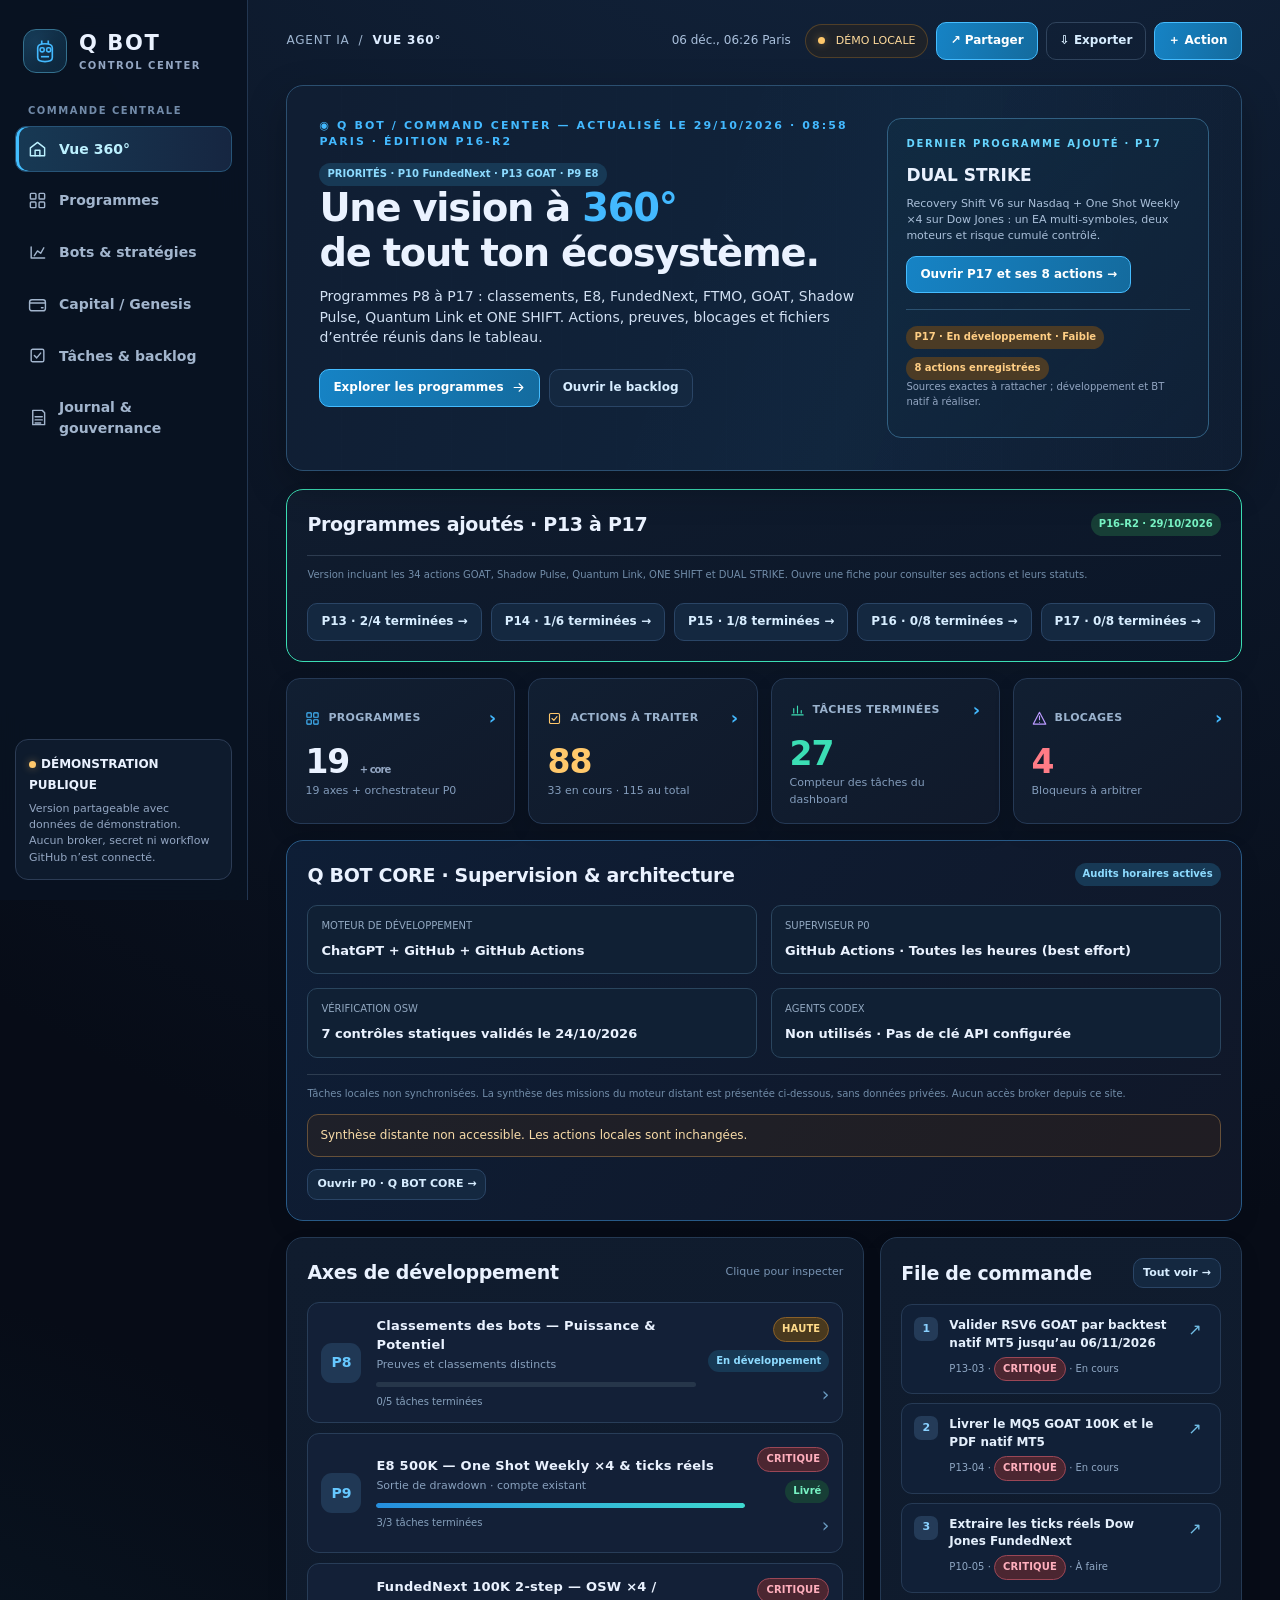
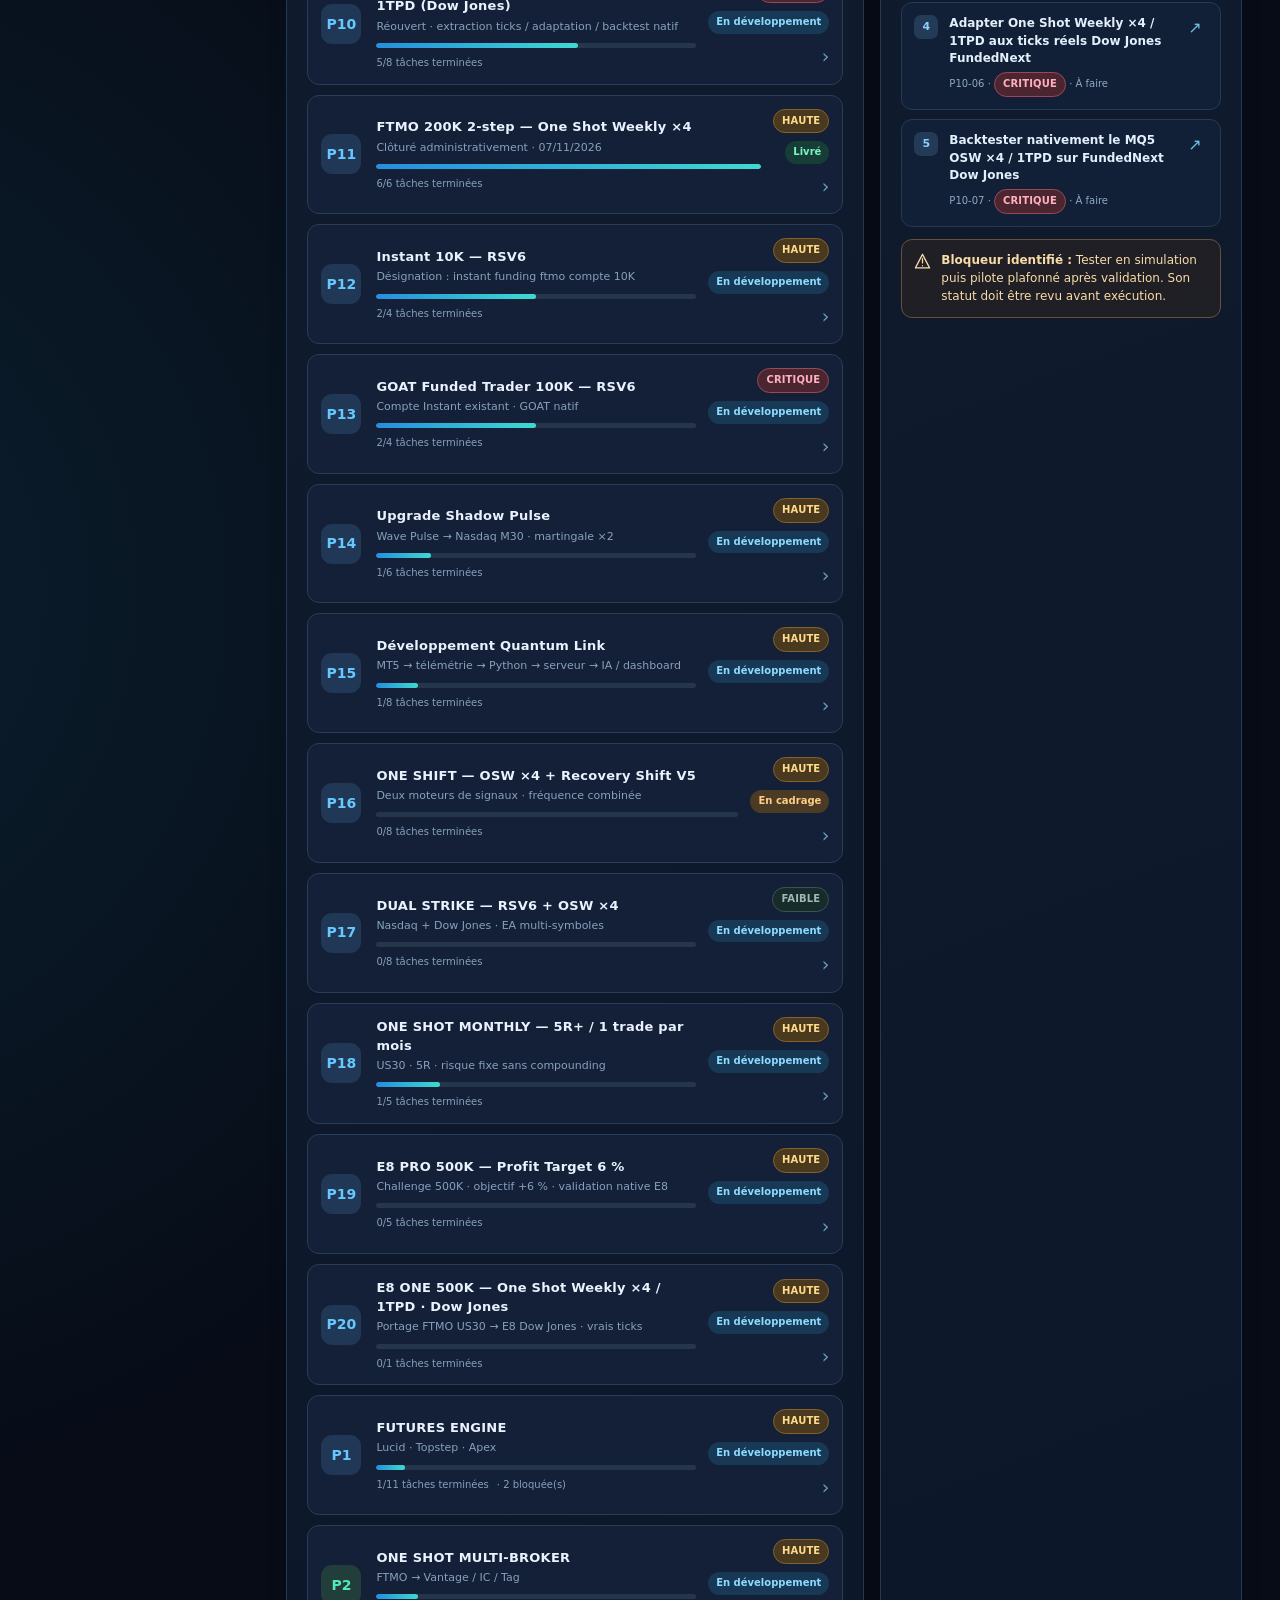
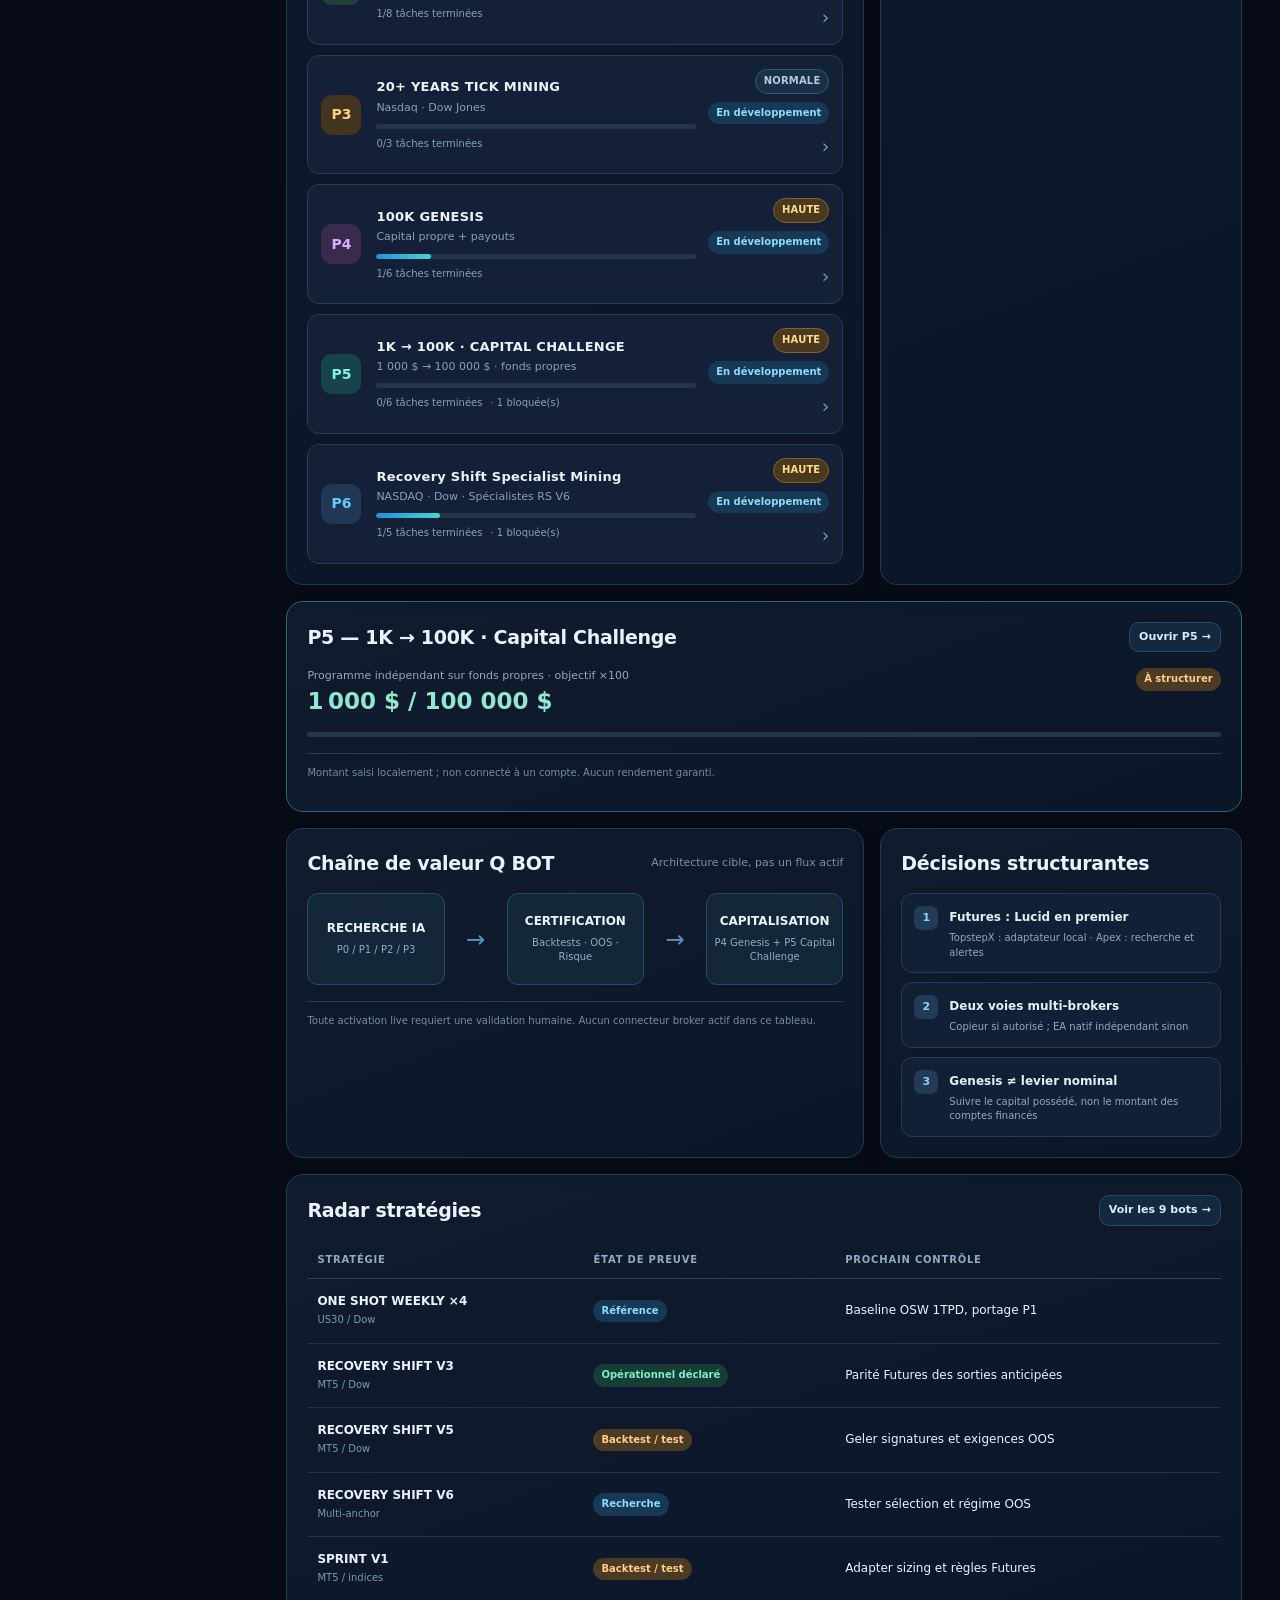
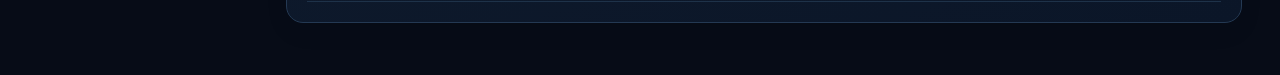
==== commit 536109f1: "Q BOT P20: remove P20-02; focus P20-01 on E8 real-tick Dow adaptation of uploaded OSW MQ5" ====
--- a/qbot-control-center/index.html
+++ b/qbot-control-center/index.html
@@ -112,8 +112,8 @@
 const STORAGE_KEY='qbot.control-center.demo.v1';
 const ICONS={home:'<path d="m3 10 9-7 9 7v10H3z"/><path d="M9 20v-7h6v7"/>',programs:'<rect x="3" y="3" width="7" height="7" rx="1"/><rect x="14" y="3" width="7" height="7" rx="1"/><rect x="3" y="14" width="7" height="7" rx="1"/><rect x="14" y="14" width="7" height="7" rx="1"/>',strategies:'<path d="M4 19V5m0 14h17M8 16l4-6 4 3 4-7"/>',capital:'<rect x="2" y="6" width="20" height="14" rx="3"/><path d="M2 10h20m-5 6h2"/>',tasks:'<rect x="4" y="4" width="16" height="16" rx="2"/><path d="m8 12 3 3 5-6"/>',journal:'<path d="M6 3h12l3 3v15H6zM9 11h9M9 15h9M9 19h7"/>',alert:'<path d="M12 2 2 21h20L12 2ZM12 8v6m0 4h.01"/>',up:'<path d="M7 17 17 7M8 7h9v9"/>',gear:'<circle cx="12" cy="12" r="3"/><path d="m4 11-2 1 2 1 1 3-1 2 3 3 2-1 3 1 3-1 2 1 3-3-1-2 1-3 2-1-2-1-1-3 1-2-3-3-2 1-3-1-3 1-2-1-3 3 1 2z"/>',arrow:'<path d="M5 12h14m-6-6 6 6-6 6"/>',chart:'<path d="M3 19h18M6 16V9m6 7V5m6 11v-4"/>'};
 function icon(name,cls=''){return `<svg class="${cls}" viewBox="0 0 24 24" fill="none" stroke="currentColor" stroke-width="1.8" stroke-linecap="round" stroke-linejoin="round" aria-hidden="true">${ICONS[name]||ICONS.programs}</svg>`}
-const ACCOUNT_PROGRAMS=[{"id":"P8","name":"Classements des bots — Puissance & Potentiel","short":"Preuves et classements distincts","desc":"Réconcilier les sources, qualifier les nouvelles preuves et mettre à jour les classements Puissance et Potentiel selon leurs critères existants.","status":"en_cours","owner":"Q BOT Classements","priority":"HAUTE","next":"Qualifier les nouvelles preuves par bot, version, broker, période et risque avant de modifier les classements.","risk":"Critères et preuves à vérifier ; aucun score ni rang inventé.","stack":["Puissance","Potentiel","Preuves traçables"],"automation":{"title":"Q BOT — Classements P8","enabled":true,"cadence":"Quotidien · Europe/Paris","start":"2026-10-29","mode":"Mise à jour sur preuves vérifiées"},"deliverables":["Classement Puissance sourcé","Classement Potentiel sourcé"]},{"id":"P9","name":"E8 500K — One Shot Weekly ×4 & ticks réels","short":"Sortie de drawdown · compte existant","desc":"Adapter One Shot Weekly ×4/1TPD pour la récupération E8 par paliers de 1K et trois budgets d’essai de 1K ; validation sur données natives par instrument.","status":"en_cours","owner":"Q BOT Recovery","priority":"CRITIQUE","next":"P9-04 — Adapter et tester OSW ×4/1TPD pour la récupération E8.","risk":"Date finale réelle du CSV : 20/03/2026, malgré le nom indiquant octobre ; serveur/fuseau et couverture à vérifier avant BT","stack":["E8 500K","OSW ×4 / 1TPD","Ticks NSDQ+ reçus","MQ5 + PDF MT5"],"automation":{"title":"Q BOT — P9 E8 & P13 GOAT","enabled":true,"cadence":"Reprise quotidienne partagée P9/P13 · Europe/Paris","start":"2026-10-29","mode":"Arrêt à la livraison du .mq5 + PDF de BT natif MT5 ; branchement par l’utilisateur"},"deliverables":["Source .mq5 versionnée","Rapport PDF du backtest natif MT5 réellement exécuté"]},{"id":"P10","name":"FundedNext 100K 2-step — OSW ×4 / 1TPD (Dow Jones)","short":"Réouvert · extraction ticks / adaptation / backtest natif","desc":"Nouveau chantier P10 à la demande de l’utilisateur le 07/11/2026 : extraire les ticks réels Dow Jones du serveur FundedNext, adapter One Shot Weekly ×4 / 1TPD à ces ticks puis réaliser un backtest natif MT5 sur le MQ5 exact. L’ancien chantier RS V6 sans ancre 8H reste clos et historisé.","status":"en_cours","owner":"Q BOT One Shot","priority":"CRITIQUE","next":"P10-05 — Extraire les ticks réels Dow Jones FundedNext et documenter la période, le symbole, la qualité et le serveur.","risk":"Extraction de ticks FundedNext non encore vérifiée ; aucun nouveau BT natif MT5 Model=4 validé. Aucune simulation proxy en remplacement.","stack":["FundedNext 100K 2-step","Dow Jones / US30","OSW ×4 / 1TPD","Ticks réels broker","MT5 Model=4"],"automation":{"title":"Q BOT P10 — FN 100K RSV6 sans 8H","enabled":false,"cadence":"Quotidien le matin · Europe/Paris","start":"2026-10-29","mode":"Arrêt à la livraison du .mq5 + PDF de BT natif MT5 ; branchement par l’utilisateur"},"deliverables":["Export/audit des ticks réels Dow Jones FundedNext","MQ5 OSW ×4 / 1TPD adapté et versionné","Rapport natif MT5 HTML/PDF, logs, CSV d’audit et SHA-256"]},{"id":"P11","name":"FTMO 200K 2-step — One Shot Weekly ×4","short":"Clôturé administrativement · 07/11/2026","desc":"Programme P11 FTMO 200K 2-step — One Shot Weekly ×4 clôturé administrativement à la demande de l’utilisateur le 07/11/2026. Travaux interrompus, sans certification d’un nouveau backtest natif MT5 ni validation des correctifs non intégrés. PR #144, #151 et #155 fermées sans fusion.","status":"done","owner":"Q BOT One Shot","priority":"HAUTE","next":"Aucune tâche Q BOT restante : clôture administrative à la demande de l’utilisateur.","risk":"Clôture administrative uniquement : aucune certification MT5 supplémentaire ; les limitations et preuves historiques restent inchangées.","stack":["FTMO 200K","OSW ×4","1 trade/jour max","4 trades/semaine max","Payout FN 200K"],"automation":{"title":"Q BOT P11 — FTMO 200K OSW ×4","enabled":false,"cadence":"Quotidien le matin · Europe/Paris","start":"2026-10-29","mode":"Arrêt à la livraison du .mq5 + PDF de BT natif MT5 ; branchement par l’utilisateur"},"deliverables":["Source .mq5 versionnée","Rapport PDF du backtest natif MT5 réellement exécuté"]},{"id":"P12","name":"Instant 10K — RSV6","short":"Désignation : instant funding ftmo compte 10K","desc":"Recherche RSV6 pour le FTMO Instant 10K identifié ; contrat individuel, actualités et horloge à vérifier avant toute conclusion de compatibilité.","status":"en_cours","owner":"Q BOT RSV6","priority":"HAUTE","next":"Compiler et backtester la variante historique fail-closed ; compléter audit news/horloge","risk":"Contrat individuel, actualités et horloge à vérifier ; candidat modifié non compilé ni backtesté nativement.","stack":["FTMO Instant 10K","RSV6","Contrat et lots minimaux","MQ5 + PDF MT5"],"automation":{"title":"Q BOT P12 — Instant 10K RSV6","enabled":true,"cadence":"Quotidien le matin · Europe/Paris","start":"2026-10-29","mode":"Arrêt à la livraison du .mq5 + PDF de BT natif MT5 ; branchement par l’utilisateur"},"deliverables":["Source .mq5 versionnée","Rapport PDF du backtest natif MT5 réellement exécuté"]},{"id":"P13","name":"GOAT Funded Trader 100K — RSV6","short":"Compte Instant existant · GOAT natif","desc":"Recherche Recovery Shift V6 pour le GOAT Instant 100K existant. Livraison limitée au MQ5 exact et au PDF du backtest natif MT5. Trajectoire 100K→300K : contexte uniquement.","status":"en_cours","owner":"Q BOT GOAT","priority":"CRITIQUE","next":"Backtest natif GOAT du MQ5 exact, ticks réels Model=4, période arrêtée au 06/11/2026 inclus ; P13-04 livraison en cours.","risk":"Modèle et règles propres au compte à confirmer ; chiffres des infographies non certifiés comme payouts ou résultats futurs","stack":["GOAT 100K","RSV6 GOAT MINCORR","NAS100.x","Ticks GOAT","MQ5 + PDF MT5"],"automation":{"title":"Q BOT — P9 E8 & P13 GOAT","enabled":false,"cadence":"Reprise quotidienne partagée P9/P13 · Europe/Paris","start":"2026-10-29","mode":"Automatisations ChatGPT suspendues ; aucune exécution implicite."},"deliverables":["Source .mq5 GOAT versionnée et testée","PDF du backtest natif MT5 correspondant"]},{"id":"P14","name":"Upgrade Shadow Pulse","short":"Wave Pulse → Nasdaq M30 · martingale ×2","desc":"Adapter Wave Pulse au Nasdaq M30 à15:30 avec SL=TP=amplitude de bougie. Tester l’objectif zéro journée perdante en2025/2026 après coûts, sans garantie de résultat.","status":"en_cours","owner":"Q BOT Shadow Pulse","priority":"HAUTE","next":"Figer bougie/fuseau/risque initial/fin de session, puis adapter le MQ5 et lancer le protocole natif MT5 disponible","risk":"Martingale : lot/marge finis, pertes et stop-out possibles. Source↔binaire daily à établir ; 2026complète indisponible au29/10/2026.","stack":["Nasdaq","M30","15:30","SL = bougie = TP","Martingale ×2","2025 / 2026","MQ5 + PDF MT5"],"inputs":[{"role":"source","name":"WavePulsev2 (3).mq5","library_file_id":"libfile_6bd89926e554819187f5533c75608bff","read":"source intégral935lignes lu","version":"2.00","status":"retrouvé","url":"https://chatgpt.com/library?file_id=libfile_6bd89926e554819187f5533c75608bff&account_id=personal"},{"role":"source_copy","name":"WavePulsev2 (3)(1).mq5","library_file_id":"libfile_b4aa9e7bef1081919e535c2d4c0e68c3","status":"lu","url":"https://chatgpt.com/library?file_id=libfile_b4aa9e7bef1081919e535c2d4c0e68c3&account_id=personal"},{"role":"source_copy","name":"WavePulsev2 (3)(2).mq5","library_file_id":"libfile_ef14c20060d081918abd3b6ebb7de253","status":"lu","url":"https://chatgpt.com/library?file_id=libfile_ef14c20060d081918abd3b6ebb7de253&account_id=personal"},{"role":"native_daily_reference","name":"Shadowpulse D1 Risk 0.1% PROFIT NET 15K DD 0%.pdf","library_file_id":"libfile_a1e92d772b708191a61dc85c13c9016b","risk_pct":0.1,"capital":100000,"trades":257,"net":15761.59,"equity_dd_pct":4.22,"url":"https://chatgpt.com/library?file_id=libfile_a1e92d772b708191a61dc85c13c9016b&account_id=personal"},{"role":"native_daily_reference","name":"Shadowpulse D1 Risk 0.4% COMPTE 10K PROFIT 7K.pdf","library_file_id":"libfile_fbabf1edbe288191b81641bc61cff5a6","risk_pct":0.4,"capital":10000,"trades":257,"net":7934.59,"equity_dd_pct":16.87,"url":"https://chatgpt.com/library?file_id=libfile_fbabf1edbe288191b81641bc61cff5a6&account_id=personal"},{"role":"native_daily_reference","name":"Shadowpulse D1 Risk 0.5% PROFIT NET 100K DD 16%.pdf","library_file_id":"libfile_6d7493483bec8191907021b9990472ad","risk_pct":0.5,"capital":100000,"trades":257,"net":105832.41,"equity_dd_pct":20.85,"url":"https://chatgpt.com/library?file_id=libfile_6d7493483bec8191907021b9990472ad&account_id=personal"}],"deliverables":["MQ5 exact testé + preset + empreinte","PDF du backtest natif MT5 et preuve d’origine","Bilan quotidien 2025/2026, DD et chaînes de martingale"],"automation":null},{"id":"P15","name":"Développement Quantum Link","short":"MT5 → télémétrie → Python → serveur → IA / dashboard","desc":"Reprendre les fichiers techniques de la conversation Conception du projet Quantum Link et développer la chaîne de télémétrie des décisions réelles des EAs jusqu’au dashboard et à un accès ChatGPT explicite. Architecture de la planche fournie : EA → sonde → collecteur local → serveur sécurisé → analyse et visualisation.","status":"en_cours","owner":"Q BOT Quantum Link","priority":"HAUTE","next":"Auditer les prototypes V1/V1.1 et figer le schéma des événements, la fiabilité de transport et les critères de validation.","risk":"Prototype local récupéré. Aucun flux MT5 réel, serveur public ou connecteur ChatGPT actif certifié. Compilation MQL5 et tests de bout en bout à exécuter ; aucune télémétrie simulée présentée comme réelle.","stack":["MQL5","Collecteur Python","FastAPI / SQLite","HTTPS / WebSocket","IA en lecture seule","Dashboard mobile","Accès ChatGPT"],"inputs":[{"role":"project_archive","label":"Prototype de référence · sonde, collecteur, serveur et dashboard","name":"quantum_link_v1.zip","library_file_id":"libfile_23843f41edd081918f325b9ccefa1943","url":"https://chatgpt.com/library?file_id=libfile_23843f41edd081918f325b9ccefa1943&account_id=personal","sha256":"f2dbabc106249d86d5b90b856b65ee4bcaa82cb49b6a4b47d868d186d6522e1c","files":["quantum_link_v1/collector/collector.py","quantum_link_v1/README.md","quantum_link_v1/mql5/QuantumLinkDemoEA.mq5","quantum_link_v1/mql5/QuantumLinkProbe.mqh","quantum_link_v1/requirements.txt","quantum_link_v1/server/dashboard.html","quantum_link_v1/server/demo.py","quantum_link_v1/server/app.py"],"status":"Archive récupérée ; contenu et README inspectés"},{"role":"project_archive","label":"Extension IA historique · Gemini, non retenu pour la cible ChatGPT","name":"quantum_link_v1_1_gemini.zip","library_file_id":"libfile_3ebca2c01b2c81918092af7894ab0af3","url":"https://chatgpt.com/library?file_id=libfile_3ebca2c01b2c81918092af7894ab0af3&account_id=personal","sha256":"78d93ceb0d0ed51e7e70d86b6e697f3db319d7b9e28e4d8a6609fffdf463e810","files":["quantum_link_v1/tests/test_gemini.py","quantum_link_v1/requirements.txt","quantum_link_v1/server/dashboard.html","quantum_link_v1/server/gemini.py","quantum_link_v1/server/app.py","quantum_link_v1/server/demo.py","quantum_link_v1/README.md","quantum_link_v1/collector/collector.py","quantum_link_v1/mql5/QuantumLinkProbe.mqh","quantum_link_v1/mql5/QuantumLinkDemoEA.mq5"],"status":"Archive récupérée ; contenu et README inspectés"}],"automation":null,"deliverables":["Sources versionnées : sonde MQL5, collecteur, serveur et dashboard","Schéma des événements, API et documentation d’installation","Tests et rapport de validation de bout en bout, simulation et MT5 distingués","Interface de lecture ChatGPT avec authentification et procédure de connexion explicite"]},{"id":"P16","name":"ONE SHIFT — OSW ×4 + Recovery Shift V5","short":"Deux moteurs de signaux · fréquence combinée","desc":"Développer un EA unique réunissant les signaux de One Shot Weekly ×4 et de Recovery Shift V5, actifs en parallèle. Objectif : augmenter les occasions réellement exécutables tout en préservant les règles propres à chaque moteur. Mesurer le gain de fréquence, les conflits et le risque agrégé.","status":"cadrage","owner":"Q BOT ONE SHIFT","priority":"HAUTE","next":"Retrouver et figer les deux sources MQ5 et leurs rapports natifs ; définir l’orchestration et le budget de risque partagé.","risk":"Fréquence supplémentaire à mesurer, non acquise. Signaux simultanés, corrélation, exposition cumulée, marges et règles hedging/netting à traiter. Aucun EA fusionné ni BT exécuté à ce stade.","stack":["ONE SHIFT","OSW ×4 / 1TPD","Recovery Shift V5","Moteurs parallèles","Risque agrégé","MQ5 + PDF MT5"],"inputs":[],"automation":null,"deliverables":["MQ5 ONE SHIFT exact testé et paramètres versionnés","PDF du backtest natif MT5 avec preuves et traçabilité","Comparatif OSW seul / RSV5 seul / ONE SHIFT : fréquence, résultats et risque"]},{"id":"P17","name":"DUAL STRIKE — RSV6 + OSW ×4","short":"Nasdaq + Dow Jones · EA multi-symboles","desc":"Développer un EA unique associant Recovery Shift V6 sur Nasdaq et One Shot Weekly ×4 sur Dow Jones. Moteurs actifs en parallèle, états indépendants et risque cumulé contrôlé. Distinguer P16 ONE SHIFT qui associe RSV5 et OSW.","status":"en_cours","owner":"Q BOT DUAL STRIKE","priority":"FAIBLE","next":"Raccorder les adaptateurs RSV6/OSW, puis vérifier la parité séparée et le test natif multi-symboles.","risk":"Socle observateur v0.01 écrit, aucun moteur de signaux raccordé et aucun BT natif. Choix exact source/rapport RSV6 et budget partagé encore à établir.","stack":["RSV6 · Nasdaq","OSW ×4 · Dow","Multi-symboles","Risque agrégé","MQ5 + PDF MT5"],"inputs":[{"role":"research_source","name":"DUAL STRIKE v0.01 — PR142","url":"https://github.com/giniusconcept/QuantLab-Mobile/pull/142","status":"Socle de recherche écrit ; signaux et exécution non raccordés"}],"automation":null,"deliverables":["MQ5 DUAL STRIKE exact testé et presets","PDF du backtest natif MT5 multi-symboles réellement exécuté","Comparatif RSV6 seul / OSW seul / DUAL STRIKE : fréquence et risque"]},{"id":"P18","name":"ONE SHOT MONTHLY — 5R+ / 1 trade par mois","short":"US30 · 5R · risque fixe sans compounding","desc":"Développer et valider One Shot Monthly à partir du MQ5 de parité fourni, des rapports MT5 FTMO et du replay historique ONE SHOT 5R+ UNION. Distinguer impérativement replay in-sample 45/45 et exécution native ; la version livrée est un banc de parité à signaux mensuels figés, pas encore un moteur autonome de découverte de spécialistes.","status":"en_cours","owner":"Q BOT One Shot Monthly","priority":"HAUTE","next":"Auditer la source MQ5 de parité contre le rapport MT5 et la recherche ; préparer la validation native Model=4 ticks réels hors échantillon, puis livrer les preuves.","risk":"45/45 mois +5R provient d’un replay de recherche in-sample, non certifié OOS. Rapport natif FTMO 2023–28/09/2026 montre 45 trades dont 27 gagnants et 18 perdants ; ne pas confondre les deux résultats ni extrapoler 100% WR.","stack":["ONE SHOT MONTHLY 5R+","US30.cash · FTMO","1 trade maximum/mois","2% fixe de 100K · 2000 USD","SL -1R / TP +5R","MQ5 + rapport natif MT5"],"inputs":[{"role":"source","name":"ONE_SHOT_MONTHLY_5R_NO_COMPOUND_PARITY_V1.mq5","status":"Pièce jointe utilisateur du 07/11/2026 · script de parité, pas moteur autonome de découverte"},{"role":"report","name":"ONE SHOT MONTHLY.pdf","status":"Rapport Strategy Tester FTMO 01/01/2023–28/09/2026 : 45 trades, 27 gagnants, 18 perdants, résultat net +231794,43 USD ; qualité déclarée 100% ticks réels"},{"role":"research","name":"ONE_SHOT_5R_BACKTEST_2023_2026_YTD.pdf","status":"Replay de recherche in-sample : 45/45 mois à +5R ; non équivalent à la performance native"},{"role":"bundle","name":"ONE_SHOT_5R_MT5_BUNDLE.zip","status":"Archive utilisateur contenant harness de parité, feed CSV, presets SET/INI et README"}],"automation":null,"deliverables":["MQ5 One Shot Monthly versionné et audit de parité","Rapport natif MT5 HTML/PDF Model=4 ticks réels et logs d’exécution","CSV d’audit, jeu de paramètres, SHA-256 et conclusion OOS sans promesse de 100% WR"]},{"id":"P19","name":"E8 PRO 500K — Profit Target 6 %","short":"Challenge 500K · objectif +6 % · validation native E8","desc":"Préparer l'acquisition et la validation d'un challenge E8 PRO 500K avec profit target demandé de 6 %, en conservant le financement prévu via payout FundedNext 200K cycle n°4 dans P4-10. Qualifier les règles E8 et le produit configuré, sélectionner puis adapter un EA autonome aux ticks réels E8, exécuter le backtest natif MT5 et auditer les preuves. Aucun achat ni installation en réel automatisés.","status":"en_cours","owner":"Q BOT E8 PRO","priority":"HAUTE","next":"Vérifier officiellement la disponibilité, les règles et le prix du E8 PRO 500K 6 %, puis sélectionner l'EA source et les ticks natifs E8 avant backtest.","risk":"Configuration 6 % / 6 % et tarif promotionnel à confirmer dans le configurateur officiel avant achat ; ne pas assimiler résultats proxy aux ticks E8 ni présumer d'un WR/payout. Plafonds de risque et conditions E8 à revalider.","stack":["E8 PRO 500K","Profit target 6 % · 30 000 $","Drawdown 6 % provisoire · 30 000 $","Ticks réels E8","MT5 Model=4","MQ5 + HTML/PDF audit"],"automation":null,"deliverables":["Dossier de règles et tarification E8 PRO 500K 6 % vérifiées","EA MQ5 calibré E8 et jeu de paramètres figés","Backtest natif MT5 sur ticks réels Model=4 : HTML/PDF, logs, CSV, SHA-256","Dossier de décision de validation et de risque, sans garantie de performance"]},{"id":"P20","name":"E8 ONE 500K — Recovery Shift V5 & One Shot Weekly ×4","short":"Challenge 500K · 6 % · DD dynamique · profils natifs E8 ONE","desc":"Programme distinct du P9 de récupération E8 : préparer et valider E8 ONE 500K à 6 % d’objectif, en établissant un profil de risque Recovery Shift V5 et en adaptant One Shot Weekly ×4 / 1TPD aux ticks réels E8. Le chantier technique OSW E8 P9-04 reste la référence partagée : ne pas dupliquer le code ni les tests sans nécessité.","status":"en_cours","owner":"Q BOT E8 ONE","priority":"HAUTE","next":"Reprendre la tâche P9-04 et les ticks NSDQ+ E8 ; vérifier le symbole Dow disponible et les règles E8 ONE, puis calibrer OSW ×4 / 1TPD, contrôler RS V5 et exécuter les backtests natifs.","risk":"Règles standard E8 ONE : target 6 %, DD dynamique 4 %, daily DD 3 %, personnalisables au paiement. La probabilité de validation RS V5 sur E8 n’est pas mesurée : rapport GOAT de replay ≠ exécution E8. Respecter EA/propriété, news funded, limites de risque et tick history propre à l’instrument.","stack":["E8 ONE 500K","Profit target 6 % / 30 000 USD","DD dynamique 4 % / daily 3 % (standard)","RS V5","OSW ×4 / 1TPD","Ticks réels E8","MT5 native Model=4"],"automation":null,"deliverables":["Évaluation probabiliste conditionnelle RS V5 et limites","MQ5 OSW ×4 / 1TPD adapté à E8 ONE sans recoder P9-04 inutilement","Backtest natif MT5 ticks réels E8 (HTML/PDF, journaux, CSV, SHA-256)"]}];
-const ACCOUNT_TASKS=[{"id":"GITHUB-ISSUE-148","ref":"P11-06","project":"P11","title":"Vérification terminée — OSW 1TPD non branché sur FTMO 200K","note":"Diagnostic clôturé le 01/11/2026 sur confirmation utilisateur après identification du code branché : OSW ×4/1TPD n’est pas installé sur le FTMO 200K ; la version en place permet plusieurs trades par jour. Aucun remplacement ni changement de paramètres effectué. Suite : P11-04 validation des compteurs et reprise, puis P11-05 livraison MQ5 + PDF natif. Le branchement sera réalisé par l’utilisateur.","status":"done","owner":"Q BOT + utilisateur (accès MT5 PC/VPS)","priority":"CRITIQUE","issue":148},{"id":"ACCOUNT-P8-01","ref":"P8-01","project":"P8","title":"Réconcilier les sources et critères des conversations Puissance et Potentiel du projet CLASSEMENTS DES BOTS","note":"Sources vérifiables, critères existants respectés, changements motivés; aucun score inventé Aucun classement modifié sans preuve vérifiée.","status":"todo","owner":"Q BOT Classements","priority":"HAUTE"},{"id":"ACCOUNT-P8-02","ref":"P8-02","project":"P8","title":"Collecter et dédupliquer les nouvelles preuves, par version, broker, période et risque","note":"Sources vérifiables, critères existants respectés, changements motivés; aucun score inventé Aucun classement modifié sans preuve vérifiée.","status":"todo","owner":"Q BOT Classements","priority":"HAUTE"},{"id":"ACCOUNT-P8-03","ref":"P8-03","project":"P8","title":"Préparer le classement Puissance avec distinction puissance brute et preuve opérationnelle","note":"Sources vérifiables, critères existants respectés, changements motivés; aucun score inventé Aucun classement modifié sans preuve vérifiée.","status":"todo","owner":"Q BOT Classements","priority":"HAUTE"},{"id":"ACCOUNT-P8-04","ref":"P8-04","project":"P8","title":"Préparer le classement Potentiel des branches R&D distinctes","note":"Sources vérifiables, critères existants respectés, changements motivés; aucun score inventé Aucun classement modifié sans preuve vérifiée.","status":"todo","owner":"Q BOT Classements","priority":"HAUTE"},{"id":"ACCOUNT-P8-05","ref":"P8-05","project":"P8","title":"Historiser et livrer les changements justifiés; écriture directe dans les conversations bloquée tant qu'aucun outil ne la permet","note":"Sources vérifiables, critères existants respectés, changements motivés; aucun score inventé Aucun classement modifié sans preuve vérifiée.","status":"todo","owner":"Q BOT Classements","priority":"HAUTE"},{"id":"ACCOUNT-P9-04","ref":"P9-04","project":"P9","title":"Adapter et tester One Shot Weekly ×4 pour la récupération E8","note":"29/10/2026 : checkpoints atomiques du modèle hors ligne ajoutés ; six tests de reprise PASS (réservations, compteurs, budgets, doublons, dépassement et arrêt conservés). Intégration MQ5 et BT natif encore requis. Données NSDQ+ distinctes du Dow. Preuves : PR139, commit 2e9438d76e85d8561ec334bc3092647809e7bcb3.","status":"doing","owner":"Q BOT Recovery","priority":"CRITIQUE"},{"id":"ACCOUNT-P9-05","ref":"P9-05","project":"P9","title":"Livrer le MQ5 et le PDF du backtest natif MT5 E8","note":"Livrables finaux : source .mq5 exacte et rapport PDF issu d’un backtest réellement exécuté dans le Strategy Tester MT5 sur données E8 vérifiées. Associer version/SHA, paramètres, symbole, période, qualité des ticks, coûts, trades et drawdown. Q BOT s’arrête à cette livraison ; installation et branchement réalisés par l’utilisateur.\nDémarrage 28/10/2026 : Livraison MQ5 + PDF natif attend les données E8 et un BT natif vérifié. Preuves : PR #139.","status":"todo","owner":"Q BOT Recovery","priority":"CRITIQUE"},{"id":"ACCOUNT-P10-01","ref":"P10-01","project":"P10","title":"Identifier RSV6 sans ancre 8H ≈300/297 trades","note":"Deux PDF natifs retrouvés et contrôlés : baseline275 trades/221 gains, MINCORR174/170. Aucun ne correspond à la référence~300/297 ; ne pas substituer arbitrairement. Paramètres de reproduction extraits.\nClôturé administrativement le 07/11/2026 à la demande de l’utilisateur ; les livrables ou validations techniques non réalisés ne sont pas réputés accomplis.","status":"done","owner":"Q BOT Recovery Shift","priority":"CRITIQUE"},{"id":"ACCOUNT-P10-02","ref":"P10-02","project":"P10","title":"Vérifier le contrat FundedNext 100K 2-step","note":"État des phases, objectifs, pertes maximales et autorisation EA ; aucun grandfathering hérité du funded 200K.\nDémarrage 28/10/2026 : Règle publique FundedNext vérifiée le 28/10 : EA interdits sur >=50K ; exception du contrat de ce 100K non établie. Recherche hors compte poursuivie. Preuves : PR #139.\nClôturé administrativement le 07/11/2026 à la demande de l’utilisateur ; les livrables ou validations techniques non réalisés ne sont pas réputés accomplis.","status":"done","owner":"Q BOT Recovery Shift","priority":"CRITIQUE"},{"id":"ACCOUNT-P10-03","ref":"P10-03","project":"P10","title":"Valider compilation, parité et backtests de la variante","note":"29/10/2026 : deux candidats NO_A8 corrigent la promotion au lot minimal et refusent les volumes hors budget/non finis. Inputs et signaux conservés ; 12 cas limites + 9999 contrôles numériques par normaliseur passent via extraction C++. Ni compilation MetaEditor ni nouveau BT exécutés. Rapports 275/174 non attribués à ces candidats ; référence 300/297 non identifiée. PR139, commit 2e9438d76e85d8561ec334bc3092647809e7bcb3.\nClôturé administrativement le 07/11/2026 à la demande de l’utilisateur ; les livrables ou validations techniques non réalisés ne sont pas réputés accomplis.","status":"done","owner":"Q BOT Recovery Shift","priority":"CRITIQUE"},{"id":"ACCOUNT-P10-04","ref":"P10-04","project":"P10","title":"Livrer RSV6 sans ancre 8H en MQ5 et son PDF de BT natif MT5","note":"Livrer la variante exacte .mq5 sans ancre 8H et le PDF du véritable backtest natif MT5 correspondant, avec paramètres, broker, période et résultats traçables. Aucun branchement ni suivi opérationnel des phases par Q BOT ; l’utilisateur prend en charge l’installation.\nDémarrage 28/10/2026 : Source exacte à sélectionner avec rapport natif correspondant ; aucun PDF de BT inventé. Preuves : PR #139.\nClôturé administrativement le 07/11/2026 à la demande de l’utilisateur ; les livrables ou validations techniques non réalisés ne sont pas réputés accomplis.","status":"done","owner":"Q BOT Recovery Shift","priority":"CRITIQUE"},{"id":"ACCOUNT-P11-02","ref":"P11-02","project":"P11","title":"Vérifier le modèle et les conditions du futur FTMO 200K","note":"Profils FTMO1-step/2-step distingués sans sélectionner le contrat futur. Préflight de recherche200K à risque fixe1% (2000 USD nominal avant frais) selon politique utilisateur ; pas d’achat ni de profil live activé.\nClôturé administrativement le 07/11/2026 à la demande de l’utilisateur ; aucune exécution technique supplémentaire ni validation native MT5 revendiquée.","status":"done","owner":"Q BOT One Shot","priority":"HAUTE"},{"id":"ACCOUNT-P11-03","ref":"P11-03","project":"P11","title":"Figer One Shot Weekly ×4 depuis le projet One Shot","note":"Identifier source, paramètres, rapport et compilation exacts ; référence PR #4 à vérifier.\nDémarrage 28/10/2026 : Baseline OSW ×4 corrigée identifiée : PR #4, commit de6128a ; code et paramètres gelés comme référence. Variante expérimentale de volume séparée dans PR #139, non compilée MT5. Preuves : PR #139.","status":"done","owner":"Q BOT One Shot","priority":"HAUTE"},{"id":"ACCOUNT-P11-04","ref":"P11-04","project":"P11","title":"Brancher OSW ×4/1TPD avec palier 190K sur le FTMO 200K","note":"Terminé le 01/11/2026 sur confirmation utilisateur et capture MT5 : compte 511278995 FTMO 200K 2-step ; EA OSW_FTMO_200K_PALIER_190K_RISK_1K_2K attaché à US30.cash M1, Trading Algo vert. Balance affichée 181516,79 USD. Profil prévu 1000 USD sous 190000 de balance, 2000 USD dès ce seuil, retour à 1000 en dessous. Paramètres chargés et logs Experts complets non transmis ; aucune vérification distante de fonctionnement continu.","status":"done","owner":"Utilisateur","priority":"HAUTE"},{"id":"ACCOUNT-P11-05","ref":"P11-05","project":"P11","title":"Exécuter le backtest MT5 de la version OSW FTMO 200K à palier 190K","note":"Exécution terminée par l’utilisateur et confirmée par capture le 01/11/2026 : test octobre 2026, dépôt 200000 USD, 9 trades dont 8 gains et 1 perte ; profit affiché 6109,39 USD, solde final 206109,39 USD. Source livrée : OSW_FTMO_200K_PALIER_190K_RISK_1K_2K. Test parti au-dessus du seuil : passage 1K→2K non démontré par cette capture. Mode ticks réels/Model=4, paramètres complets et qualité historique non vérifiables sur cette capture. Rapport natif HTML/PDF, logs, CSV et empreintes de l’EX5 testé non transmis. Clôture de l’exécution déclarée, pas certification de l’audit ni livraison d’un PDF. Aucun run GitHub Actions revendiqué.","status":"done","owner":"Utilisateur — backtest MT5 local","priority":"HAUTE"},{"id":"ACCOUNT-P12-01","ref":"P12-01","project":"P12","title":"Identifier le produit instant funding ftmo 10K","note":"Retrouver contrat/fournisseur exact ; conserver la désignation utilisateur sans substitution de société ou de programme.\nDémarrage 28/10/2026 : FTMO Instant 10K confirmé par les pages officielles FTMO consultées le 28/10/2026. Preuves : PR #139.","status":"done","owner":"Q BOT RSV6","priority":"HAUTE"},{"id":"ACCOUNT-P12-02","ref":"P12-02","project":"P12","title":"Identifier source et variante RSV6 pour le 10K","note":"Ne pas appliquer automatiquement la suppression de l’ancre 8H demandée seulement pour P10.\nDémarrage 28/10/2026 : Source RSV6 FTMO Instant 10K retrouvée et rapprochée de l’artefact natif ; A8 conservée, source de référence à 2% fixe/10K et 1 trade/jour. Preuves : PR #139.","status":"done","owner":"Q BOT RSV6","priority":"HAUTE"},{"id":"ACCOUNT-P12-03","ref":"P12-03","project":"P12","title":"Vérifier règles du 10K et compatibilité EA","note":"Variante de recherche corrigeant les lectures d’historique incomplètes : getters/tickets défaillants et nonfinite bloquent le calcul ; limites/cache/compteurs validés seulement après scan complet. Tests des vrais helpers MQL via shimC++ PASS. Inputs/signaux inchangés ; MetaEditor et nouveau BT natif non exécutés. Audit news/horloge reste ouvert.","status":"doing","owner":"Q BOT RSV6","priority":"HAUTE"},{"id":"ACCOUNT-P12-04","ref":"P12-04","project":"P12","title":"Livrer RSV6 10K en MQ5 et son PDF de backtest natif MT5","note":"PDF historique482 trades conservé comme preuve de l’ancienne référence. Ne pas l’attribuer au nouveau MQ5 HISTORY_FAILCLOSED_RESEARCH qui nécessite son propre BT natif.","status":"doing","owner":"Q BOT RSV6","priority":"HAUTE"},{"id":"ACCOUNT-P13-01","ref":"P13-01","project":"P13","title":"Identifier et figer RSV6 GOAT pour le 100K","note":"Pièces reçues de l’utilisateur le 28/10/2026 : RecoveryShift_V6_GOAT_MINIMAL_CORRECTION_V1.mq5 (SHA256 424269e7ca6776c7987677eda176717eb633e8410cd011c2a27741cd21bf69c0) et RSV6_GOAT_MINCORR_FULL_20260428_20260930.pdf (SHA256 ad8774d75dd470ef7eedcfc5caaf37b1221945fec2df08b66fe5d1719932db67). Expert, symbole NAS100.x, magic 6063501, risque fixe 1000 USD et TP 0.50R concordants. Rapport 10 pages GoatFunded-Server3 build6238, H1 28/04–30/09/2026 : 61 trades, 60/1, profit net 28715.43 USD, equity DD maximal1505.47 USD/1.29%, qualité affichée100% real ticks. Identification de la référence terminée ; pas de nouvelle compilation/BT et pas de preuve binaire-source indépendante. Clôture administrative confirmée le 07/11/2026 à la demande de l’utilisateur, sans certification binaire supplémentaire.","status":"done","priority":"CRITIQUE","owner":"Q BOT GOAT"},{"id":"ACCOUNT-P13-02","ref":"P13-02","project":"P13","title":"Auditer règles et paramètres du GOAT 100K existant","note":"Règles officielles analysées selon date/modèle : minimum de détention60/120s, GOAT etHERO distincts, propriété EA et hosting. Contrat individuel/date d’achat non confirmés ; aucune certification de conformité revendiquée. Clôturé administrativement sur instruction du 07/11/2026 ; réserves de conformité contractuelle conservées.","status":"done","priority":"CRITIQUE","owner":"Q BOT GOAT"},{"id":"ACCOUNT-P13-03","ref":"P13-03","project":"P13","title":"Valider RSV6 GOAT par backtest natif MT5 jusqu’au 06/11/2026","note":"29/10/2026 : candidat GOAT renforçant volume et perte calculée ; neuf scénarios RiskVolume et 12 cas limites + 9999 contrôles volume passent via shim C++. PDF historique rapproché à nouveau : 61 trades, 28715.43 USD nets, max deux positions simultanées, cinq gains <120 s. Nouveau candidat non compilé/non backtesté MT5. Source/workflow non identiques ; parité binaire non établie. PR139, commit 2e9438d76e85d8561ec334bc3092647809e7bcb3. Période demandée le 07/11/2026 : étendre le backtest natif GOAT jusqu’au 06/11/2026 inclus (Model=4, ticks réels), sans substitution proxy. À exécuter, aucun résultat revendiqué.","status":"doing","priority":"CRITIQUE","owner":"Q BOT GOAT"},{"id":"ACCOUNT-P13-04","ref":"P13-04","project":"P13","title":"Livrer le MQ5 GOAT 100K et le PDF natif MT5","note":"Livrer le .mq5 exact testé et le PDF issu du Strategy Tester MT5, avec source/SHA, symbole, broker, période, paramètres, données et limites. Q BOT s’arrête à cette livraison. Installation et branchement par l’utilisateur ; aucun achat 300K ni réinvestissement automatisé. Statut passé En cours le 07/11/2026 sur demande ; livraison finale encore non certifiée.","status":"doing","priority":"CRITIQUE","owner":"Q BOT GOAT"},{"id":"ACCOUNT-P14-01","ref":"P14-01","project":"P14","title":"Rattacher Wave Pulse MQ5 et les BT natifs daily","status":"done","note":"Entrées retrouvées et lues : WavePulsev2 (3).mq5 + deux copies ; rapports Shadowpulse Daily risques0,1%/0,4%/0,5%, FTMO-Demo6140 US100.cash 01/01–31/08/2026. Liens dans la fiche. Correspondance du binaire shadowpulse au MQ5 encore à prouver.","priority":"HAUTE","owner":"Q BOT Shadow Pulse"},{"id":"ACCOUNT-P14-02","ref":"P14-02","project":"P14","title":"Figer les règles M30, 15:30 et le séquencement","status":"doing","note":"Nasdaq ; M30 ; SL=TP=amplitude high-low de la bougie de référence. Horaire15:30 interprété provisoirement Europe/Paris ; N-1 clôturée15:00–15:30 à vérifier. Annuler le côté opposé au premier déclenchement, puis alternance au SL du trade courant ; taille doublée après perte. Risque initial, capital, fin de session et limites non fixés.","priority":"HAUTE","owner":"Q BOT Shadow Pulse"},{"id":"ACCOUNT-P14-03","ref":"P14-03","project":"P14","title":"Adapter le MQ5 Wave Pulse en variante de recherche","status":"todo","note":"Créer une variante dédiée : amplitude M30 calculée sans anticipation et figée par cycle, SL/TP1:1, entrée15:30, martingale×2 conforme au séquencement ; audit des ordres doubles, rejets, plafonds lot/marge, persistance et reset. Baseline intacte. Aucun branchement.","priority":"HAUTE","owner":"Q BOT Shadow Pulse"},{"id":"ACCOUNT-P14-04","ref":"P14-04","project":"P14","title":"Compiler et exécuter le BT natif MT5 standard 2025/2026","status":"todo","note":"Ticks réels du broker Nasdaq, build/serveur/symbole/presets/capital/risque/coûts horodatés, logs compilation/testeur, rapports natifs conservés. Tests séparés2025 et2026YTD ; année2026complète uniquement quand les données futures seront disponibles. Aucun proxy présenté comme natif.","priority":"HAUTE","owner":"Q BOT Shadow Pulse"},{"id":"ACCOUNT-P14-05","ref":"P14-05","project":"P14","title":"Auditer chaque journée et les chaînes de martingale","status":"todo","note":"Objectif expérimental : zéro journée perdante après coûts en2025 et2026. Publier toutes les journées, PnL clos ET variation equity à heure fixe, positions ouvertes, pire DD intraday, niveau×2max, volume/marge/rejets/stop-out, séquences inachevées. Ne pas reporter une perte au lendemain pour valider artificiellement le critère.","priority":"HAUTE","owner":"Q BOT Shadow Pulse"},{"id":"ACCOUNT-P14-06","ref":"P14-06","project":"P14","title":"Livrer le MQ5 exact, le PDF natif et le bilan journalier","status":"todo","note":"Livrer source testée+SHA/preset, PDF issu du vrai BT MT5 et preuve native d’origine, journal daily et verdict conforme/non conforme/partiel. Martingale sans garantie de zéro perte. Q BOT s’arrête à la livraison ; installation et branchement par l’utilisateur.","priority":"HAUTE","owner":"Q BOT Shadow Pulse"},{"id":"ACCOUNT-P15-01","ref":"P15-01","project":"P15","title":"Retrouver et rattacher les sources de Conception","status":"done","note":"Deux archives récupérées et inspectées avec empreintes SHA-256 : quantum_link_v1.zip et quantum_link_v1_1_gemini.zip. Sonde QuantumLinkProbe.mqh, QuantumLinkDemoEA.mq5, collector.py, app.py, dashboard.html, demo.py, requirements.txt et README retrouvés ; extension gemini.py et test_gemini.py conservée comme historique.","priority":"HAUTE","owner":"Q BOT Quantum Link"},{"id":"ACCOUNT-P15-02","ref":"P15-02","project":"P15","title":"Auditer les prototypes et figer le contrat des événements","status":"todo","note":"Comparer V1/V1.1 à la planche : transport local CSV existant à rapprocher de la cible JSON ; horodatage, origine réelle/simulée, EA/version, compte anonymisé, symbole, prix, signal, décision, spécialiste, exécution, état et métriques. Établir les écarts et critères de validation sans déduire une décision absente.","priority":"HAUTE","owner":"Q BOT Quantum Link"},{"id":"ACCOUNT-P15-03","ref":"P15-03","project":"P15","title":"Fiabiliser et valider la sonde MQL5","status":"todo","note":"Hooks OnTick / OnTradeTransaction / OnTimer et émissions au point de décision réel ; budget de fréquence, FILE_COMMON, horodatage, intégration sans écraser les gestionnaires existants. Compiler dans MetaEditor puis valider sur MT5 démo ; aucun branchement autonome sur les comptes de trading.","priority":"HAUTE","owner":"Q BOT Quantum Link"},{"id":"ACCOUNT-P15-04","ref":"P15-04","project":"P15","title":"Fiabiliser le collecteur Python local","status":"todo","note":"Valider et normaliser les événements, enrichir les états MT5 accessibles, ajouter offsets persistants, reprise après coupure, file durable, accusés de réception et déduplication. Distinguer les données indisponibles ; tester crash, rotation et redémarrage.","priority":"HAUTE","owner":"Q BOT Quantum Link"},{"id":"ACCOUNT-P15-05","ref":"P15-05","project":"P15","title":"Développer et sécuriser le serveur Quantum Link","status":"todo","note":"Reprendre FastAPI/SQLite et WebSocket ; API de lecture et ingestion, authentification, HTTPS, contrôle d’accès, journalisation et intégrité. Préparer la configuration de déploiement et évaluer PostgreSQL selon le besoin ; aucun hébergement public déclaré actif avant vérification.","priority":"HAUTE","owner":"Q BOT Quantum Link"},{"id":"ACCOUNT-P15-06","ref":"P15-06","project":"P15","title":"Développer le dashboard live et l’analyse IA","status":"todo","note":"Vue mobile/web : fraîcheur des données, événements, positions, historique, P&L, equity/drawdown, spécialistes et anomalies. Analyse des décisions observées avec provenance ; afficher explicitement les états SIMULATION, DÉCONNECTÉ et DONNÉES PÉRIMÉES. Préserver le design original de Q BOT.","priority":"HAUTE","owner":"Q BOT Quantum Link"},{"id":"ACCOUNT-P15-07","ref":"P15-07","project":"P15","title":"Préparer l’accès ChatGPT en lecture seule","status":"todo","note":"Définir une source consultable authentifiée et une intégration explicite compatible avec les outils disponibles ; documenter les autorisations et la synchronisation. La V1 ne contient pas de connecteur ChatGPT. Gemini reste une extension historique ; aucune lecture automatique de conversations ni transmission d’ordres.","priority":"HAUTE","owner":"Q BOT Quantum Link"},{"id":"ACCOUNT-P15-08","ref":"P15-08","project":"P15","title":"Valider la chaîne et livrer Quantum Link documenté","status":"todo","note":"Tests du parcours EA → sonde → collecteur → serveur → dashboard/IA, coupures, doublons, reconnexion, charge et contrôle d’accès. Séparer simulation, essais MT5 et accès ChatGPT réellement effectués. Livrer sources exactes, configuration, procédure et rapport des validations/blocages ; installation sur comptes par l’utilisateur.","priority":"HAUTE","owner":"Q BOT Quantum Link"},{"id":"ACCOUNT-P16-01","ref":"P16-01","project":"P16","title":"Retrouver et figer les deux sources et rapports natifs","note":"Sources exactes One Shot Weekly ×4 (1 trade/jour, 4/semaine) et Recovery Shift V5 ; retrouver les MQ5, paramètres, broker/symboles, périodes et PDF natifs correspondants. Rattacher uniquement les fichiers effectivement retrouvés ; conserver empreintes et provenance.","status":"todo","priority":"HAUTE","owner":"Q BOT ONE SHIFT"},{"id":"ACCOUNT-P16-02","ref":"P16-02","project":"P16","title":"Définir l’orchestration simultanée des deux moteurs","note":"Union des opportunités : chaque moteur peut déclencher selon ses propres règles, sans exiger la confirmation de l’autre. Conserver les limites OSW de 1 trade/jour et 4/semaine pour ce moteur ; ne pas les appliquer par défaut à tout le robot. Définir déduplication, signaux opposés, hedging/netting et priorité en cas de conflit.","status":"todo","priority":"HAUTE","owner":"Q BOT ONE SHIFT"},{"id":"ACCOUNT-P16-03","ref":"P16-03","project":"P16","title":"Définir le budget de risque et l’exposition cumulée","note":"Fixer risques par moteur et plafond agrégé, contrôles de marge/volume, exposition corrélée et positions simultanées. Capital, broker et paramètres de risque restent à identifier ; aucun risque doublé implicitement et aucune martingale ajoutée.","status":"todo","priority":"HAUTE","owner":"Q BOT ONE SHIFT"},{"id":"ACCOUNT-P16-04","ref":"P16-04","project":"P16","title":"Développer le MQ5 ONE SHIFT à deux moteurs","note":"Créer une branche de recherche, préserver les deux baselines, isoler compteurs/états/magic numbers et journaux par moteur, assurer persistance au redémarrage et traitement déterministe des événements simultanés.","status":"todo","priority":"HAUTE","owner":"Q BOT ONE SHIFT"},{"id":"ACCOUNT-P16-05","ref":"P16-05","project":"P16","title":"Compiler et vérifier la parité des moteurs","note":"Compilation MetaEditor ; comparer signaux de chaque moteur intégré à sa baseline sur mêmes données/paramètres ; vérifier compteurs OSW, redémarrages, doublons, conflits et garde-fous. Distinguer tests de logique et exécution native MT5.","status":"todo","priority":"HAUTE","owner":"Q BOT ONE SHIFT"},{"id":"ACCOUNT-P16-06","ref":"P16-06","project":"P16","title":"Exécuter les backtests natifs MT5 selon le protocole standard","note":"Comparer OSW seul, RSV5 seul et ONE SHIFT sur données natives identiques, coûts et capital comparables, périodes communes et hors échantillon. Conserver builds, sources/SHA, presets, logs, qualité de ticks et rapports d’origine ; aucun proxy présenté comme natif.","status":"todo","priority":"HAUTE","owner":"Q BOT ONE SHIFT"},{"id":"ACCOUNT-P16-07","ref":"P16-07","project":"P16","title":"Mesurer la fréquence et le risque de l’association","note":"Compter signaux uniques, chevauchements, trades/jour et semaine, jours actifs, conflits et signaux rejetés par le budget. Comparer PnL net, drawdown equity, exposition simultanée et stabilité hors échantillon. Ne pas additionner naïvement les fréquences ou les profits des deux baselines.","status":"todo","priority":"HAUTE","owner":"Q BOT ONE SHIFT"},{"id":"ACCOUNT-P16-08","ref":"P16-08","project":"P16","title":"Livrer le MQ5 exact et le PDF du BT natif MT5","note":"Livrer ONE SHIFT versionné, preset, PDF natif MT5 et comparatif fréquence/risque avec verdict documenté. L’augmentation de fréquence reste un objectif expérimental ; installation et branchement réalisés par l’utilisateur.","status":"todo","priority":"HAUTE","owner":"Q BOT ONE SHIFT"},{"id":"ACCOUNT-P17-01","ref":"P17-01","project":"P17","title":"Figer les sources RSV6 et OSW ×4 et leurs rapports natifs","note":"Démarré le 29/10 : sources RSV6 MULTI_ANCHOR_600 et OSW4X_1TPD figées au commit d87f043. Audit interfaces effectué. V6 avec A8 conservée ; source/rapport exacts pour livraison encore à établir. Preuves : PR142, commit 7090ab1cac608b1ff9d17c5d27d296626f690486.","status":"doing","owner":"Q BOT DUAL STRIKE","priority":"FAIBLE"},{"id":"ACCOUNT-P17-02","ref":"P17-02","project":"P17","title":"Définir l’architecture Nasdaq/Dow multi-symboles","note":"Socle MQ5 multi-symboles v0.01 écrit : symboles explicites Nasdaq/Dow, contextes indépendants, OnTick + timer et journal des cotations. Observations instantanées seulement, pas encore replay exhaustif/causal des ticks. Preuves : PR142, commit 7090ab1cac608b1ff9d17c5d27d296626f690486.","status":"doing","owner":"Q BOT DUAL STRIKE","priority":"FAIBLE"},{"id":"ACCOUNT-P17-03","ref":"P17-03","project":"P17","title":"Définir risque cumulé et arbitrage des signaux","note":"Helper MQL d’admission partagé écrit ; 16 assertions exécutées via shim C++ : risque global/ouvert/réservé/par moteur, frais, marge, quotas OSW, fraîcheur, nonfinite/overflow. Budgets de compte à figer ; aucune validation MetaEditor. Preuves : PR142, commit 7090ab1cac608b1ff9d17c5d27d296626f690486.","status":"doing","owner":"Q BOT DUAL STRIKE","priority":"FAIBLE"},{"id":"ACCOUNT-P17-04","ref":"P17-04","project":"P17","title":"Développer le MQ5 DUAL STRIKE","note":"Développement commencé : DUAL_STRIKE_V001_RESEARCH.mq5 et DualStrikeRisk.mqh enregistrés dans PR142. Prototype observateur uniquement ; adaptateurs de signaux et exécution NON raccordés. Aucun ordre ni BT natif. Preuves : PR142, commit 7090ab1cac608b1ff9d17c5d27d296626f690486.","status":"doing","owner":"Q BOT DUAL STRIKE","priority":"FAIBLE"},{"id":"ACCOUNT-P17-05","ref":"P17-05","project":"P17","title":"Compiler et vérifier la parité de chaque moteur","note":"Compiler MetaEditor ; comparer chaque moteur isolé à sa source exacte avant de tester leur association. Netting/hedging, interruptions et compteurs après redémarrage.","status":"todo","owner":"Q BOT DUAL STRIKE","priority":"FAIBLE"},{"id":"ACCOUNT-P17-06","ref":"P17-06","project":"P17","title":"Exécuter les backtests natifs MT5 multi-symboles","note":"Protocole standard sur ticks réels Nasdaq/Dow disponibles du même broker, périodes synchronisées, coûts et paramètres documentés ; aucune extrapolation d’un test mono-symbole.","status":"todo","owner":"Q BOT DUAL STRIKE","priority":"FAIBLE"},{"id":"ACCOUNT-P17-07","ref":"P17-07","project":"P17","title":"Comparer fréquence, performances et risque consolidé","note":"RSV6 seul, OSW seul et association ; trades réellement exécutés, simultanéité, profits nets, drawdown equity et stabilité annuelle/OOS. Aucun gain de fréquence supposé.","status":"todo","owner":"Q BOT DUAL STRIKE","priority":"FAIBLE"},{"id":"ACCOUNT-P17-08","ref":"P17-08","project":"P17","title":"Livrer le MQ5 exact et le PDF natif MT5","note":"Source testée, preset, empreintes et PDF issus du run natif correspondant. Installation et branchement par l’utilisateur.","status":"todo","owner":"Q BOT DUAL STRIKE","priority":"FAIBLE"},{"id":"ACCOUNT-P11-07","ref":"P11-07","project":"P11","title":"Suivre les positions du compte FTMO 200K et la remontée du drawdown","note":"Prochaine action après installation, sur compte challenge FTMO 200K 2-step 511278995 (compte exploité, pas compte funded certifié). Point de départ communiqué : 181516,79 USD. Relever à chaque position date, symbole, entrée, SL/TP, volume, risque prévu/réalisé, résultat, balance/equity, marge de perte restante et compteurs 1/jour, 4/semaine. Vérifier le palier de balance 190000 : 1000 USD en dessous, 2000 USD dès le seuil, retour à 1000 si baisse. Données fournies par l’utilisateur ou export ; aucune connexion broker ni surveillance automatique continue configurée. Vérification des paramètres et logs Experts à compléter au premier suivi.\nClôturé administrativement le 07/11/2026 à la demande de l’utilisateur ; aucune exécution technique supplémentaire ni validation native MT5 revendiquée.","status":"done","owner":"Utilisateur + Q BOT — analyse des relevés transmis","priority":"HAUTE"},{"id":"ACCOUNT-P10-05","ref":"P10-05","project":"P10","title":"Extraire les ticks réels Dow Jones FundedNext","note":"Identifier le symbole Dow Jones du serveur FundedNext, exporter les ticks réels sur une période explicitement définie et contrôler horodatage, timezone, couverture, lacunes et provenance. Ne pas substituer des ticks FTMO, Dukascopy ou synthétiques.","status":"todo","owner":"Q BOT Data","priority":"CRITIQUE"},{"id":"ACCOUNT-P10-06","ref":"P10-06","project":"P10","title":"Adapter One Shot Weekly ×4 / 1TPD aux ticks réels Dow Jones FundedNext","note":"Réutiliser la baseline OSW ×4 ; recalibrer les seuils sur ticks réels FundedNext ; conserver 1 trade/jour et maximum 4 trades/semaine, sans inventer de WR. Livrer le MQ5 exact avec paramètres audités.","status":"todo","owner":"Q BOT One Shot","priority":"CRITIQUE"},{"id":"ACCOUNT-P10-07","ref":"P10-07","project":"P10","title":"Backtester nativement le MQ5 OSW ×4 / 1TPD sur FundedNext Dow Jones","note":"Utiliser en priorité le workflow natif existant de giniusconcept/QuantLab-Mobile/.github/workflows/, runner Windows, MetaEditor et MT5 officiel FundedNext, Model=4 ticks réels sans substitution synthétique. Vérifier le statut GitHub Actions et fournir HTML/PDF natifs, logs, CSV d’audit et SHA-256. Ne déclarer réussite qu’après preuve native.","status":"todo","owner":"Q BOT MT5 Audit","priority":"CRITIQUE"},{"id":"ACCOUNT-P18-01","ref":"P18-01","project":"P18","title":"Référencer les sources et rapports One Shot Monthly","note":"Pièces reçues le 07/11/2026 : ONE_SHOT_MONTHLY_5R_NO_COMPOUND_PARITY_V1.mq5 ; ONE SHOT MONTHLY.pdf ; ONE_SHOT_5R_BACKTEST_2023_2026_YTD.pdf ; ONE_SHOT_5R_MT5_BUNDLE.zip. Source MQ5 = harness de parité avec sélections mensuelles figées. Référencement uniquement : pièces jointes non archivées dans le dépôt GitHub par cette opération.","status":"done","owner":"Q BOT One Shot Monthly","priority":"HAUTE"},{"id":"ACCOUNT-P18-02","ref":"P18-02","project":"P18","title":"Auditer code MQ5 et écarts entre replay 45/45 et backtest MT5","note":"Confronter la logique 1 trade/mois, risque 2000 USD fixe, TP 5R, horaires et SL, la parité signaux/exécution et l’absence de compounding. Documenter la divergence entre le replay in-sample 45/45 et le natif FTMO 27/45 ; ne pas attribuer au natif un WR de 100%.","status":"todo","owner":"Q BOT One Shot Monthly","priority":"CRITIQUE"},{"id":"ACCOUNT-P18-03","ref":"P18-03","project":"P18","title":"Valider One Shot Monthly sur ticks réels en backtest natif MT5","note":"Réutiliser en priorité .github/workflows/ de giniusconcept/QuantLab-Mobile et un runner Windows. MetaEditor + MT5 officiel FTMO, Model=4 (Every tick based on real ticks), dates à définir selon historique disponible et période réellement hors recherche. Ne lancer aucun proxy et ne déclarer réussite qu’après vérification GitHub Actions. Ne pas modifier les paramètres validés sans instruction.","status":"todo","owner":"Q BOT Native MT5","priority":"CRITIQUE"},{"id":"ACCOUNT-P18-04","ref":"P18-04","project":"P18","title":"Livrer MQ5 One Shot Monthly et preuves natives auditables","note":"Livrer code MQ5 exact lié au test, HTML/PDF natif, logs, CSV d’audit, preset et empreintes SHA-256. Séparer résultats de parité, résultats natifs et tests OOS. Aucune installation sur compte réel ni automatisation sans demande explicite.","status":"todo","owner":"Q BOT One Shot Monthly","priority":"HAUTE"},{"id":"ACCOUNT-P4-09","ref":"P4-09","project":"P4","title":"Financer un compte FTMO Instant 100K avec le payout du cycle n°3 FundedNext 200K","note":"Action de financement conditionnelle : utiliser uniquement le payout du 3e cycle FundedNext funded 200K une fois effectivement encaissé et disponible. Vérifier montant net reçu, coût et disponibilité commerciale du compte FTMO Instant 100K, conditions d’achat et frais avant décision. Ne pas considérer le payout comme garanti ; aucun achat automatique.","status":"todo","priority":"HAUTE","owner":"Q BOT Genesis"},{"id":"ACCOUNT-P4-10","ref":"P4-10","project":"P4","title":"Financer E8 PRO 500K (budget 1 800 USD) avec le payout du cycle n°4 FundedNext 200K","note":"Action de financement conditionnelle : affecter le payout du 4e cycle FundedNext funded 200K à l’acquisition envisagée d’un compte E8 PRO 500K au budget cible utilisateur de 1 800 USD. Contrôler encaissement net, frais, prix réel, existence et modalités du programme E8 au moment de l’achat. 1 800 USD est une cible fournie par l’utilisateur, non un prix vérifié. Aucun achat automatique.","status":"todo","priority":"HAUTE","owner":"Q BOT Genesis"},{"id":"ACCOUNT-P19-01","ref":"P19-01","project":"P19","title":"Confirmer l'offre E8 PRO 500K Profit Target 6 %","note":"Vérifier au configurateur/offres officielles la disponibilité effective du 500K à objectif +6%, l'objectif +30 000 $, les DD daily et max associés, le split, les règles de payout, les EA autorisés, le plafond foyer/market et le prix final. Ne pas traiter 1 729 $ promotionnel comme prix acquis. Financement du challenge rattaché à P4-10 (payout FN 200K cycle n°4).","status":"todo","priority":"CRITIQUE","owner":"Q BOT E8 PRO"},{"id":"ACCOUNT-P19-02","ref":"P19-02","project":"P19","title":"Choisir et auditer l'EA de référence pour E8 PRO 500K","note":"Comparer exclusivement les EA candidats explicitement retenus par l'utilisateur, reprendre les MQ5 existants et les rapports certifiés, contrôler le drawdown equity et les contraintes E8. Ne pas choisir ou modifier une stratégie non demandée. Définir les paramètres de risque et la configuration à figer.","status":"todo","priority":"HAUTE","owner":"Q BOT Quant"},{"id":"ACCOUNT-P19-03","ref":"P19-03","project":"P19","title":"Adapter l'EA aux ticks réels et aux conditions d'exécution E8","note":"Utiliser le jeu de ticks réels E8 déjà identifié pour le programme E8, auditer sessions, symbole, tick size/value, spread, commissions, stop levels, fills et volumes. Ajuster seulement selon paramètres autorisés et tests de calibration ; éviter la fuite de données OOS.","status":"todo","priority":"CRITIQUE","owner":"Q BOT EA Dev"},{"id":"ACCOUNT-P19-04","ref":"P19-04","project":"P19","title":"Backtest natif MT5 E8 PRO 500K sur ticks réels","note":"Priorité au dépôt giniusconcept/QuantLab-Mobile et ses workflows existants ; GitHub Actions Windows, MT5 officiel du broker si accessible, MetaEditor, Model=4 Every tick based on real ticks sans proxy. Vérifier l'exécution réelle et l'équité du drawdown avec configuration 6 %, période et paramètres explicitement figés. Rapport HTML/PDF natif, logs, CSV et SHA-256.","status":"todo","priority":"CRITIQUE","owner":"Q BOT MT5 Audit"},{"id":"ACCOUNT-P19-05","ref":"P19-05","project":"P19","title":"Livrer la version MQ5 E8 PRO et l'audit de validation","note":"Livrer source MQ5 identique à l'EX5 testé, paramètres, rapport natif HTML/PDF, logs, CSV de trades et SHA-256 ; conclusion sur respect du target 6%, drawdown daily/global et limites. Distinguer challenge, funded, conditions de payout et toute règle de foyer. Aucune commande, activation de compte ni automatisation sans décision de l'utilisateur.","status":"todo","priority":"HAUTE","owner":"Q BOT E8 PRO"},{"id":"ACCOUNT-P20-01","ref":"P20-01","project":"P20","title":"Adapter One Shot Weekly ×4 / 1TPD aux ticks réels E8 pour E8 ONE 500K","note":"Demande du 07/11/2026 : créer le profil E8 ONE 500K de One Shot Weekly ×4 avec 1 trade maximum par jour et 4 par semaine ; relier au chantier existant P9-04 (OSW ×4 / 1TPD E8), réutiliser les sources/calibrations réellement disponibles et ne pas dupliquer l’EA. Vérifier que les ticks E8 possédés couvrent bien l’instrument OSW Dow Jones et la période requise ; le jeu E8 NSDQ+ identifié ne démontre pas l’existence des ticks Dow. Respecter 6 % de target, drawdown dynamique 4 % et daily 3 % standard, sous réserve de configuration finale. Calibration strictement causale + OOS, puis rapport natif MT5 Model=4 et livrables selon protocole. Aucune simulation proxy présentée comme backtest natif ; aucune automatisation relancée.","status":"todo","owner":"Q BOT One Shot / E8 ONE","priority":"CRITIQUE"},{"id":"ACCOUNT-P20-02","ref":"P20-02","project":"P20","title":"Évaluer RS V5 sur E8 ONE 500K et auditer le risque de validation","note":"Comparer la source V5 choisie aux vrais ticks E8, avec calendrier et spread, drawdown dynamique calculé sur highest closed balance, daily DD sur balance de rollover et TP/SL réels. Le replay GOAT 58/83 brut ou 7/7 holdout n'est pas une probabilité de succès E8. Valider uniquement via backtest natif vérifié, Model=4. Ne pas inventer un chiffre de réussite.","status":"todo","owner":"Q BOT Quant Risk","priority":"CRITIQUE"}];
+const ACCOUNT_PROGRAMS=[{"id":"P8","name":"Classements des bots — Puissance & Potentiel","short":"Preuves et classements distincts","desc":"Réconcilier les sources, qualifier les nouvelles preuves et mettre à jour les classements Puissance et Potentiel selon leurs critères existants.","status":"en_cours","owner":"Q BOT Classements","priority":"HAUTE","next":"Qualifier les nouvelles preuves par bot, version, broker, période et risque avant de modifier les classements.","risk":"Critères et preuves à vérifier ; aucun score ni rang inventé.","stack":["Puissance","Potentiel","Preuves traçables"],"automation":{"title":"Q BOT — Classements P8","enabled":true,"cadence":"Quotidien · Europe/Paris","start":"2026-10-29","mode":"Mise à jour sur preuves vérifiées"},"deliverables":["Classement Puissance sourcé","Classement Potentiel sourcé"]},{"id":"P9","name":"E8 500K — One Shot Weekly ×4 & ticks réels","short":"Sortie de drawdown · compte existant","desc":"Adapter One Shot Weekly ×4/1TPD pour la récupération E8 par paliers de 1K et trois budgets d’essai de 1K ; validation sur données natives par instrument.","status":"en_cours","owner":"Q BOT Recovery","priority":"CRITIQUE","next":"P9-04 — Adapter et tester OSW ×4/1TPD pour la récupération E8.","risk":"Date finale réelle du CSV : 20/03/2026, malgré le nom indiquant octobre ; serveur/fuseau et couverture à vérifier avant BT","stack":["E8 500K","OSW ×4 / 1TPD","Ticks NSDQ+ reçus","MQ5 + PDF MT5"],"automation":{"title":"Q BOT — P9 E8 & P13 GOAT","enabled":true,"cadence":"Reprise quotidienne partagée P9/P13 · Europe/Paris","start":"2026-10-29","mode":"Arrêt à la livraison du .mq5 + PDF de BT natif MT5 ; branchement par l’utilisateur"},"deliverables":["Source .mq5 versionnée","Rapport PDF du backtest natif MT5 réellement exécuté"]},{"id":"P10","name":"FundedNext 100K 2-step — OSW ×4 / 1TPD (Dow Jones)","short":"Réouvert · extraction ticks / adaptation / backtest natif","desc":"Nouveau chantier P10 à la demande de l’utilisateur le 07/11/2026 : extraire les ticks réels Dow Jones du serveur FundedNext, adapter One Shot Weekly ×4 / 1TPD à ces ticks puis réaliser un backtest natif MT5 sur le MQ5 exact. L’ancien chantier RS V6 sans ancre 8H reste clos et historisé.","status":"en_cours","owner":"Q BOT One Shot","priority":"CRITIQUE","next":"P10-05 — Extraire les ticks réels Dow Jones FundedNext et documenter la période, le symbole, la qualité et le serveur.","risk":"Extraction de ticks FundedNext non encore vérifiée ; aucun nouveau BT natif MT5 Model=4 validé. Aucune simulation proxy en remplacement.","stack":["FundedNext 100K 2-step","Dow Jones / US30","OSW ×4 / 1TPD","Ticks réels broker","MT5 Model=4"],"automation":{"title":"Q BOT P10 — FN 100K RSV6 sans 8H","enabled":false,"cadence":"Quotidien le matin · Europe/Paris","start":"2026-10-29","mode":"Arrêt à la livraison du .mq5 + PDF de BT natif MT5 ; branchement par l’utilisateur"},"deliverables":["Export/audit des ticks réels Dow Jones FundedNext","MQ5 OSW ×4 / 1TPD adapté et versionné","Rapport natif MT5 HTML/PDF, logs, CSV d’audit et SHA-256"]},{"id":"P11","name":"FTMO 200K 2-step — One Shot Weekly ×4","short":"Clôturé administrativement · 07/11/2026","desc":"Programme P11 FTMO 200K 2-step — One Shot Weekly ×4 clôturé administrativement à la demande de l’utilisateur le 07/11/2026. Travaux interrompus, sans certification d’un nouveau backtest natif MT5 ni validation des correctifs non intégrés. PR #144, #151 et #155 fermées sans fusion.","status":"done","owner":"Q BOT One Shot","priority":"HAUTE","next":"Aucune tâche Q BOT restante : clôture administrative à la demande de l’utilisateur.","risk":"Clôture administrative uniquement : aucune certification MT5 supplémentaire ; les limitations et preuves historiques restent inchangées.","stack":["FTMO 200K","OSW ×4","1 trade/jour max","4 trades/semaine max","Payout FN 200K"],"automation":{"title":"Q BOT P11 — FTMO 200K OSW ×4","enabled":false,"cadence":"Quotidien le matin · Europe/Paris","start":"2026-10-29","mode":"Arrêt à la livraison du .mq5 + PDF de BT natif MT5 ; branchement par l’utilisateur"},"deliverables":["Source .mq5 versionnée","Rapport PDF du backtest natif MT5 réellement exécuté"]},{"id":"P12","name":"Instant 10K — RSV6","short":"Désignation : instant funding ftmo compte 10K","desc":"Recherche RSV6 pour le FTMO Instant 10K identifié ; contrat individuel, actualités et horloge à vérifier avant toute conclusion de compatibilité.","status":"en_cours","owner":"Q BOT RSV6","priority":"HAUTE","next":"Compiler et backtester la variante historique fail-closed ; compléter audit news/horloge","risk":"Contrat individuel, actualités et horloge à vérifier ; candidat modifié non compilé ni backtesté nativement.","stack":["FTMO Instant 10K","RSV6","Contrat et lots minimaux","MQ5 + PDF MT5"],"automation":{"title":"Q BOT P12 — Instant 10K RSV6","enabled":true,"cadence":"Quotidien le matin · Europe/Paris","start":"2026-10-29","mode":"Arrêt à la livraison du .mq5 + PDF de BT natif MT5 ; branchement par l’utilisateur"},"deliverables":["Source .mq5 versionnée","Rapport PDF du backtest natif MT5 réellement exécuté"]},{"id":"P13","name":"GOAT Funded Trader 100K — RSV6","short":"Compte Instant existant · GOAT natif","desc":"Recherche Recovery Shift V6 pour le GOAT Instant 100K existant. Livraison limitée au MQ5 exact et au PDF du backtest natif MT5. Trajectoire 100K→300K : contexte uniquement.","status":"en_cours","owner":"Q BOT GOAT","priority":"CRITIQUE","next":"Backtest natif GOAT du MQ5 exact, ticks réels Model=4, période arrêtée au 06/11/2026 inclus ; P13-04 livraison en cours.","risk":"Modèle et règles propres au compte à confirmer ; chiffres des infographies non certifiés comme payouts ou résultats futurs","stack":["GOAT 100K","RSV6 GOAT MINCORR","NAS100.x","Ticks GOAT","MQ5 + PDF MT5"],"automation":{"title":"Q BOT — P9 E8 & P13 GOAT","enabled":false,"cadence":"Reprise quotidienne partagée P9/P13 · Europe/Paris","start":"2026-10-29","mode":"Automatisations ChatGPT suspendues ; aucune exécution implicite."},"deliverables":["Source .mq5 GOAT versionnée et testée","PDF du backtest natif MT5 correspondant"]},{"id":"P14","name":"Upgrade Shadow Pulse","short":"Wave Pulse → Nasdaq M30 · martingale ×2","desc":"Adapter Wave Pulse au Nasdaq M30 à15:30 avec SL=TP=amplitude de bougie. Tester l’objectif zéro journée perdante en2025/2026 après coûts, sans garantie de résultat.","status":"en_cours","owner":"Q BOT Shadow Pulse","priority":"HAUTE","next":"Figer bougie/fuseau/risque initial/fin de session, puis adapter le MQ5 et lancer le protocole natif MT5 disponible","risk":"Martingale : lot/marge finis, pertes et stop-out possibles. Source↔binaire daily à établir ; 2026complète indisponible au29/10/2026.","stack":["Nasdaq","M30","15:30","SL = bougie = TP","Martingale ×2","2025 / 2026","MQ5 + PDF MT5"],"inputs":[{"role":"source","name":"WavePulsev2 (3).mq5","library_file_id":"libfile_6bd89926e554819187f5533c75608bff","read":"source intégral935lignes lu","version":"2.00","status":"retrouvé","url":"https://chatgpt.com/library?file_id=libfile_6bd89926e554819187f5533c75608bff&account_id=personal"},{"role":"source_copy","name":"WavePulsev2 (3)(1).mq5","library_file_id":"libfile_b4aa9e7bef1081919e535c2d4c0e68c3","status":"lu","url":"https://chatgpt.com/library?file_id=libfile_b4aa9e7bef1081919e535c2d4c0e68c3&account_id=personal"},{"role":"source_copy","name":"WavePulsev2 (3)(2).mq5","library_file_id":"libfile_ef14c20060d081918abd3b6ebb7de253","status":"lu","url":"https://chatgpt.com/library?file_id=libfile_ef14c20060d081918abd3b6ebb7de253&account_id=personal"},{"role":"native_daily_reference","name":"Shadowpulse D1 Risk 0.1% PROFIT NET 15K DD 0%.pdf","library_file_id":"libfile_a1e92d772b708191a61dc85c13c9016b","risk_pct":0.1,"capital":100000,"trades":257,"net":15761.59,"equity_dd_pct":4.22,"url":"https://chatgpt.com/library?file_id=libfile_a1e92d772b708191a61dc85c13c9016b&account_id=personal"},{"role":"native_daily_reference","name":"Shadowpulse D1 Risk 0.4% COMPTE 10K PROFIT 7K.pdf","library_file_id":"libfile_fbabf1edbe288191b81641bc61cff5a6","risk_pct":0.4,"capital":10000,"trades":257,"net":7934.59,"equity_dd_pct":16.87,"url":"https://chatgpt.com/library?file_id=libfile_fbabf1edbe288191b81641bc61cff5a6&account_id=personal"},{"role":"native_daily_reference","name":"Shadowpulse D1 Risk 0.5% PROFIT NET 100K DD 16%.pdf","library_file_id":"libfile_6d7493483bec8191907021b9990472ad","risk_pct":0.5,"capital":100000,"trades":257,"net":105832.41,"equity_dd_pct":20.85,"url":"https://chatgpt.com/library?file_id=libfile_6d7493483bec8191907021b9990472ad&account_id=personal"}],"deliverables":["MQ5 exact testé + preset + empreinte","PDF du backtest natif MT5 et preuve d’origine","Bilan quotidien 2025/2026, DD et chaînes de martingale"],"automation":null},{"id":"P15","name":"Développement Quantum Link","short":"MT5 → télémétrie → Python → serveur → IA / dashboard","desc":"Reprendre les fichiers techniques de la conversation Conception du projet Quantum Link et développer la chaîne de télémétrie des décisions réelles des EAs jusqu’au dashboard et à un accès ChatGPT explicite. Architecture de la planche fournie : EA → sonde → collecteur local → serveur sécurisé → analyse et visualisation.","status":"en_cours","owner":"Q BOT Quantum Link","priority":"HAUTE","next":"Auditer les prototypes V1/V1.1 et figer le schéma des événements, la fiabilité de transport et les critères de validation.","risk":"Prototype local récupéré. Aucun flux MT5 réel, serveur public ou connecteur ChatGPT actif certifié. Compilation MQL5 et tests de bout en bout à exécuter ; aucune télémétrie simulée présentée comme réelle.","stack":["MQL5","Collecteur Python","FastAPI / SQLite","HTTPS / WebSocket","IA en lecture seule","Dashboard mobile","Accès ChatGPT"],"inputs":[{"role":"project_archive","label":"Prototype de référence · sonde, collecteur, serveur et dashboard","name":"quantum_link_v1.zip","library_file_id":"libfile_23843f41edd081918f325b9ccefa1943","url":"https://chatgpt.com/library?file_id=libfile_23843f41edd081918f325b9ccefa1943&account_id=personal","sha256":"f2dbabc106249d86d5b90b856b65ee4bcaa82cb49b6a4b47d868d186d6522e1c","files":["quantum_link_v1/collector/collector.py","quantum_link_v1/README.md","quantum_link_v1/mql5/QuantumLinkDemoEA.mq5","quantum_link_v1/mql5/QuantumLinkProbe.mqh","quantum_link_v1/requirements.txt","quantum_link_v1/server/dashboard.html","quantum_link_v1/server/demo.py","quantum_link_v1/server/app.py"],"status":"Archive récupérée ; contenu et README inspectés"},{"role":"project_archive","label":"Extension IA historique · Gemini, non retenu pour la cible ChatGPT","name":"quantum_link_v1_1_gemini.zip","library_file_id":"libfile_3ebca2c01b2c81918092af7894ab0af3","url":"https://chatgpt.com/library?file_id=libfile_3ebca2c01b2c81918092af7894ab0af3&account_id=personal","sha256":"78d93ceb0d0ed51e7e70d86b6e697f3db319d7b9e28e4d8a6609fffdf463e810","files":["quantum_link_v1/tests/test_gemini.py","quantum_link_v1/requirements.txt","quantum_link_v1/server/dashboard.html","quantum_link_v1/server/gemini.py","quantum_link_v1/server/app.py","quantum_link_v1/server/demo.py","quantum_link_v1/README.md","quantum_link_v1/collector/collector.py","quantum_link_v1/mql5/QuantumLinkProbe.mqh","quantum_link_v1/mql5/QuantumLinkDemoEA.mq5"],"status":"Archive récupérée ; contenu et README inspectés"}],"automation":null,"deliverables":["Sources versionnées : sonde MQL5, collecteur, serveur et dashboard","Schéma des événements, API et documentation d’installation","Tests et rapport de validation de bout en bout, simulation et MT5 distingués","Interface de lecture ChatGPT avec authentification et procédure de connexion explicite"]},{"id":"P16","name":"ONE SHIFT — OSW ×4 + Recovery Shift V5","short":"Deux moteurs de signaux · fréquence combinée","desc":"Développer un EA unique réunissant les signaux de One Shot Weekly ×4 et de Recovery Shift V5, actifs en parallèle. Objectif : augmenter les occasions réellement exécutables tout en préservant les règles propres à chaque moteur. Mesurer le gain de fréquence, les conflits et le risque agrégé.","status":"cadrage","owner":"Q BOT ONE SHIFT","priority":"HAUTE","next":"Retrouver et figer les deux sources MQ5 et leurs rapports natifs ; définir l’orchestration et le budget de risque partagé.","risk":"Fréquence supplémentaire à mesurer, non acquise. Signaux simultanés, corrélation, exposition cumulée, marges et règles hedging/netting à traiter. Aucun EA fusionné ni BT exécuté à ce stade.","stack":["ONE SHIFT","OSW ×4 / 1TPD","Recovery Shift V5","Moteurs parallèles","Risque agrégé","MQ5 + PDF MT5"],"inputs":[],"automation":null,"deliverables":["MQ5 ONE SHIFT exact testé et paramètres versionnés","PDF du backtest natif MT5 avec preuves et traçabilité","Comparatif OSW seul / RSV5 seul / ONE SHIFT : fréquence, résultats et risque"]},{"id":"P17","name":"DUAL STRIKE — RSV6 + OSW ×4","short":"Nasdaq + Dow Jones · EA multi-symboles","desc":"Développer un EA unique associant Recovery Shift V6 sur Nasdaq et One Shot Weekly ×4 sur Dow Jones. Moteurs actifs en parallèle, états indépendants et risque cumulé contrôlé. Distinguer P16 ONE SHIFT qui associe RSV5 et OSW.","status":"en_cours","owner":"Q BOT DUAL STRIKE","priority":"FAIBLE","next":"Raccorder les adaptateurs RSV6/OSW, puis vérifier la parité séparée et le test natif multi-symboles.","risk":"Socle observateur v0.01 écrit, aucun moteur de signaux raccordé et aucun BT natif. Choix exact source/rapport RSV6 et budget partagé encore à établir.","stack":["RSV6 · Nasdaq","OSW ×4 · Dow","Multi-symboles","Risque agrégé","MQ5 + PDF MT5"],"inputs":[{"role":"research_source","name":"DUAL STRIKE v0.01 — PR142","url":"https://github.com/giniusconcept/QuantLab-Mobile/pull/142","status":"Socle de recherche écrit ; signaux et exécution non raccordés"}],"automation":null,"deliverables":["MQ5 DUAL STRIKE exact testé et presets","PDF du backtest natif MT5 multi-symboles réellement exécuté","Comparatif RSV6 seul / OSW seul / DUAL STRIKE : fréquence et risque"]},{"id":"P18","name":"ONE SHOT MONTHLY — 5R+ / 1 trade par mois","short":"US30 · 5R · risque fixe sans compounding","desc":"Développer et valider One Shot Monthly à partir du MQ5 de parité fourni, des rapports MT5 FTMO et du replay historique ONE SHOT 5R+ UNION. Distinguer impérativement replay in-sample 45/45 et exécution native ; la version livrée est un banc de parité à signaux mensuels figés, pas encore un moteur autonome de découverte de spécialistes.","status":"en_cours","owner":"Q BOT One Shot Monthly","priority":"HAUTE","next":"Auditer la source MQ5 de parité contre le rapport MT5 et la recherche ; préparer la validation native Model=4 ticks réels hors échantillon, puis livrer les preuves.","risk":"45/45 mois +5R provient d’un replay de recherche in-sample, non certifié OOS. Rapport natif FTMO 2023–28/09/2026 montre 45 trades dont 27 gagnants et 18 perdants ; ne pas confondre les deux résultats ni extrapoler 100% WR.","stack":["ONE SHOT MONTHLY 5R+","US30.cash · FTMO","1 trade maximum/mois","2% fixe de 100K · 2000 USD","SL -1R / TP +5R","MQ5 + rapport natif MT5"],"inputs":[{"role":"source","name":"ONE_SHOT_MONTHLY_5R_NO_COMPOUND_PARITY_V1.mq5","status":"Pièce jointe utilisateur du 07/11/2026 · script de parité, pas moteur autonome de découverte"},{"role":"report","name":"ONE SHOT MONTHLY.pdf","status":"Rapport Strategy Tester FTMO 01/01/2023–28/09/2026 : 45 trades, 27 gagnants, 18 perdants, résultat net +231794,43 USD ; qualité déclarée 100% ticks réels"},{"role":"research","name":"ONE_SHOT_5R_BACKTEST_2023_2026_YTD.pdf","status":"Replay de recherche in-sample : 45/45 mois à +5R ; non équivalent à la performance native"},{"role":"bundle","name":"ONE_SHOT_5R_MT5_BUNDLE.zip","status":"Archive utilisateur contenant harness de parité, feed CSV, presets SET/INI et README"}],"automation":null,"deliverables":["MQ5 One Shot Monthly versionné et audit de parité","Rapport natif MT5 HTML/PDF Model=4 ticks réels et logs d’exécution","CSV d’audit, jeu de paramètres, SHA-256 et conclusion OOS sans promesse de 100% WR"]},{"id":"P19","name":"E8 PRO 500K — Profit Target 6 %","short":"Challenge 500K · objectif +6 % · validation native E8","desc":"Préparer l'acquisition et la validation d'un challenge E8 PRO 500K avec profit target demandé de 6 %, en conservant le financement prévu via payout FundedNext 200K cycle n°4 dans P4-10. Qualifier les règles E8 et le produit configuré, sélectionner puis adapter un EA autonome aux ticks réels E8, exécuter le backtest natif MT5 et auditer les preuves. Aucun achat ni installation en réel automatisés.","status":"en_cours","owner":"Q BOT E8 PRO","priority":"HAUTE","next":"Vérifier officiellement la disponibilité, les règles et le prix du E8 PRO 500K 6 %, puis sélectionner l'EA source et les ticks natifs E8 avant backtest.","risk":"Configuration 6 % / 6 % et tarif promotionnel à confirmer dans le configurateur officiel avant achat ; ne pas assimiler résultats proxy aux ticks E8 ni présumer d'un WR/payout. Plafonds de risque et conditions E8 à revalider.","stack":["E8 PRO 500K","Profit target 6 % · 30 000 $","Drawdown 6 % provisoire · 30 000 $","Ticks réels E8","MT5 Model=4","MQ5 + HTML/PDF audit"],"automation":null,"deliverables":["Dossier de règles et tarification E8 PRO 500K 6 % vérifiées","EA MQ5 calibré E8 et jeu de paramètres figés","Backtest natif MT5 sur ticks réels Model=4 : HTML/PDF, logs, CSV, SHA-256","Dossier de décision de validation et de risque, sans garantie de performance"]},{"id":"P20","name":"E8 ONE 500K — One Shot Weekly ×4 / 1TPD · Dow Jones","short":"Portage FTMO US30 → E8 Dow Jones · vrais ticks","desc":"Programme E8 ONE 500K recentré sur la seule tâche P20-01 : adapter One Shot Weekly WR100 4x / 1TPD, à partir du MQ5 original fourni et du rapport natif FTMO US30.cash, aux conditions E8 sur Dow Jones, et non NASDAQ. P20-02 supprimée sur instruction expresse. Partage du chantier historique P9-04 sans confusion avec son contexte de récupération.","status":"en_cours","owner":"Q BOT E8 ONE","priority":"HAUTE","next":"P20-01 en cours : confirmer symbole Dow Jones E8 et obtenir des ticks réels couvrant la fenêtre de test ; calibrer les gates et exécuter le natif MT5 Model=4.","risk":"Le jeu E8 NSDQ+ connu ne fournit aucune preuve de ticks Dow E8. Rapport source FTMO 382/383 ne se transfère pas automatiquement. Conformité E8 ONE (DD dynamique, daily DD, 1TPD) à valider sur tick-data E8.","stack":["E8 ONE 500K","One Shot Weekly ×4 / 1TPD","DOW JONES uniquement · symbole E8 à confirmer","Source FTMO US30.cash M1","Ticks réels Dow E8 obligatoires","MT5 Model=4"],"automation":null,"deliverables":["MQ5 E8 ONE Dow adapté depuis le MQ5 original FTMO","Backtest natif E8 Dow MT5 Model=4 HTML/PDF, logs, CSV et SHA256","Comparaison causale FTMO → E8 des seuils, gates, coûts et DD"]}];
+const ACCOUNT_TASKS=[{"id":"GITHUB-ISSUE-148","ref":"P11-06","project":"P11","title":"Vérification terminée — OSW 1TPD non branché sur FTMO 200K","note":"Diagnostic clôturé le 01/11/2026 sur confirmation utilisateur après identification du code branché : OSW ×4/1TPD n’est pas installé sur le FTMO 200K ; la version en place permet plusieurs trades par jour. Aucun remplacement ni changement de paramètres effectué. Suite : P11-04 validation des compteurs et reprise, puis P11-05 livraison MQ5 + PDF natif. Le branchement sera réalisé par l’utilisateur.","status":"done","owner":"Q BOT + utilisateur (accès MT5 PC/VPS)","priority":"CRITIQUE","issue":148},{"id":"ACCOUNT-P8-01","ref":"P8-01","project":"P8","title":"Réconcilier les sources et critères des conversations Puissance et Potentiel du projet CLASSEMENTS DES BOTS","note":"Sources vérifiables, critères existants respectés, changements motivés; aucun score inventé Aucun classement modifié sans preuve vérifiée.","status":"todo","owner":"Q BOT Classements","priority":"HAUTE"},{"id":"ACCOUNT-P8-02","ref":"P8-02","project":"P8","title":"Collecter et dédupliquer les nouvelles preuves, par version, broker, période et risque","note":"Sources vérifiables, critères existants respectés, changements motivés; aucun score inventé Aucun classement modifié sans preuve vérifiée.","status":"todo","owner":"Q BOT Classements","priority":"HAUTE"},{"id":"ACCOUNT-P8-03","ref":"P8-03","project":"P8","title":"Préparer le classement Puissance avec distinction puissance brute et preuve opérationnelle","note":"Sources vérifiables, critères existants respectés, changements motivés; aucun score inventé Aucun classement modifié sans preuve vérifiée.","status":"todo","owner":"Q BOT Classements","priority":"HAUTE"},{"id":"ACCOUNT-P8-04","ref":"P8-04","project":"P8","title":"Préparer le classement Potentiel des branches R&D distinctes","note":"Sources vérifiables, critères existants respectés, changements motivés; aucun score inventé Aucun classement modifié sans preuve vérifiée.","status":"todo","owner":"Q BOT Classements","priority":"HAUTE"},{"id":"ACCOUNT-P8-05","ref":"P8-05","project":"P8","title":"Historiser et livrer les changements justifiés; écriture directe dans les conversations bloquée tant qu'aucun outil ne la permet","note":"Sources vérifiables, critères existants respectés, changements motivés; aucun score inventé Aucun classement modifié sans preuve vérifiée.","status":"todo","owner":"Q BOT Classements","priority":"HAUTE"},{"id":"ACCOUNT-P9-04","ref":"P9-04","project":"P9","title":"Adapter et tester One Shot Weekly ×4 pour la récupération E8","note":"29/10/2026 : checkpoints atomiques du modèle hors ligne ajoutés ; six tests de reprise PASS (réservations, compteurs, budgets, doublons, dépassement et arrêt conservés). Intégration MQ5 et BT natif encore requis. Données NSDQ+ distinctes du Dow. Preuves : PR139, commit 2e9438d76e85d8561ec334bc3092647809e7bcb3.","status":"doing","owner":"Q BOT Recovery","priority":"CRITIQUE"},{"id":"ACCOUNT-P9-05","ref":"P9-05","project":"P9","title":"Livrer le MQ5 et le PDF du backtest natif MT5 E8","note":"Livrables finaux : source .mq5 exacte et rapport PDF issu d’un backtest réellement exécuté dans le Strategy Tester MT5 sur données E8 vérifiées. Associer version/SHA, paramètres, symbole, période, qualité des ticks, coûts, trades et drawdown. Q BOT s’arrête à cette livraison ; installation et branchement réalisés par l’utilisateur.\nDémarrage 28/10/2026 : Livraison MQ5 + PDF natif attend les données E8 et un BT natif vérifié. Preuves : PR #139.","status":"todo","owner":"Q BOT Recovery","priority":"CRITIQUE"},{"id":"ACCOUNT-P10-01","ref":"P10-01","project":"P10","title":"Identifier RSV6 sans ancre 8H ≈300/297 trades","note":"Deux PDF natifs retrouvés et contrôlés : baseline275 trades/221 gains, MINCORR174/170. Aucun ne correspond à la référence~300/297 ; ne pas substituer arbitrairement. Paramètres de reproduction extraits.\nClôturé administrativement le 07/11/2026 à la demande de l’utilisateur ; les livrables ou validations techniques non réalisés ne sont pas réputés accomplis.","status":"done","owner":"Q BOT Recovery Shift","priority":"CRITIQUE"},{"id":"ACCOUNT-P10-02","ref":"P10-02","project":"P10","title":"Vérifier le contrat FundedNext 100K 2-step","note":"État des phases, objectifs, pertes maximales et autorisation EA ; aucun grandfathering hérité du funded 200K.\nDémarrage 28/10/2026 : Règle publique FundedNext vérifiée le 28/10 : EA interdits sur >=50K ; exception du contrat de ce 100K non établie. Recherche hors compte poursuivie. Preuves : PR #139.\nClôturé administrativement le 07/11/2026 à la demande de l’utilisateur ; les livrables ou validations techniques non réalisés ne sont pas réputés accomplis.","status":"done","owner":"Q BOT Recovery Shift","priority":"CRITIQUE"},{"id":"ACCOUNT-P10-03","ref":"P10-03","project":"P10","title":"Valider compilation, parité et backtests de la variante","note":"29/10/2026 : deux candidats NO_A8 corrigent la promotion au lot minimal et refusent les volumes hors budget/non finis. Inputs et signaux conservés ; 12 cas limites + 9999 contrôles numériques par normaliseur passent via extraction C++. Ni compilation MetaEditor ni nouveau BT exécutés. Rapports 275/174 non attribués à ces candidats ; référence 300/297 non identifiée. PR139, commit 2e9438d76e85d8561ec334bc3092647809e7bcb3.\nClôturé administrativement le 07/11/2026 à la demande de l’utilisateur ; les livrables ou validations techniques non réalisés ne sont pas réputés accomplis.","status":"done","owner":"Q BOT Recovery Shift","priority":"CRITIQUE"},{"id":"ACCOUNT-P10-04","ref":"P10-04","project":"P10","title":"Livrer RSV6 sans ancre 8H en MQ5 et son PDF de BT natif MT5","note":"Livrer la variante exacte .mq5 sans ancre 8H et le PDF du véritable backtest natif MT5 correspondant, avec paramètres, broker, période et résultats traçables. Aucun branchement ni suivi opérationnel des phases par Q BOT ; l’utilisateur prend en charge l’installation.\nDémarrage 28/10/2026 : Source exacte à sélectionner avec rapport natif correspondant ; aucun PDF de BT inventé. Preuves : PR #139.\nClôturé administrativement le 07/11/2026 à la demande de l’utilisateur ; les livrables ou validations techniques non réalisés ne sont pas réputés accomplis.","status":"done","owner":"Q BOT Recovery Shift","priority":"CRITIQUE"},{"id":"ACCOUNT-P11-02","ref":"P11-02","project":"P11","title":"Vérifier le modèle et les conditions du futur FTMO 200K","note":"Profils FTMO1-step/2-step distingués sans sélectionner le contrat futur. Préflight de recherche200K à risque fixe1% (2000 USD nominal avant frais) selon politique utilisateur ; pas d’achat ni de profil live activé.\nClôturé administrativement le 07/11/2026 à la demande de l’utilisateur ; aucune exécution technique supplémentaire ni validation native MT5 revendiquée.","status":"done","owner":"Q BOT One Shot","priority":"HAUTE"},{"id":"ACCOUNT-P11-03","ref":"P11-03","project":"P11","title":"Figer One Shot Weekly ×4 depuis le projet One Shot","note":"Identifier source, paramètres, rapport et compilation exacts ; référence PR #4 à vérifier.\nDémarrage 28/10/2026 : Baseline OSW ×4 corrigée identifiée : PR #4, commit de6128a ; code et paramètres gelés comme référence. Variante expérimentale de volume séparée dans PR #139, non compilée MT5. Preuves : PR #139.","status":"done","owner":"Q BOT One Shot","priority":"HAUTE"},{"id":"ACCOUNT-P11-04","ref":"P11-04","project":"P11","title":"Brancher OSW ×4/1TPD avec palier 190K sur le FTMO 200K","note":"Terminé le 01/11/2026 sur confirmation utilisateur et capture MT5 : compte 511278995 FTMO 200K 2-step ; EA OSW_FTMO_200K_PALIER_190K_RISK_1K_2K attaché à US30.cash M1, Trading Algo vert. Balance affichée 181516,79 USD. Profil prévu 1000 USD sous 190000 de balance, 2000 USD dès ce seuil, retour à 1000 en dessous. Paramètres chargés et logs Experts complets non transmis ; aucune vérification distante de fonctionnement continu.","status":"done","owner":"Utilisateur","priority":"HAUTE"},{"id":"ACCOUNT-P11-05","ref":"P11-05","project":"P11","title":"Exécuter le backtest MT5 de la version OSW FTMO 200K à palier 190K","note":"Exécution terminée par l’utilisateur et confirmée par capture le 01/11/2026 : test octobre 2026, dépôt 200000 USD, 9 trades dont 8 gains et 1 perte ; profit affiché 6109,39 USD, solde final 206109,39 USD. Source livrée : OSW_FTMO_200K_PALIER_190K_RISK_1K_2K. Test parti au-dessus du seuil : passage 1K→2K non démontré par cette capture. Mode ticks réels/Model=4, paramètres complets et qualité historique non vérifiables sur cette capture. Rapport natif HTML/PDF, logs, CSV et empreintes de l’EX5 testé non transmis. Clôture de l’exécution déclarée, pas certification de l’audit ni livraison d’un PDF. Aucun run GitHub Actions revendiqué.","status":"done","owner":"Utilisateur — backtest MT5 local","priority":"HAUTE"},{"id":"ACCOUNT-P12-01","ref":"P12-01","project":"P12","title":"Identifier le produit instant funding ftmo 10K","note":"Retrouver contrat/fournisseur exact ; conserver la désignation utilisateur sans substitution de société ou de programme.\nDémarrage 28/10/2026 : FTMO Instant 10K confirmé par les pages officielles FTMO consultées le 28/10/2026. Preuves : PR #139.","status":"done","owner":"Q BOT RSV6","priority":"HAUTE"},{"id":"ACCOUNT-P12-02","ref":"P12-02","project":"P12","title":"Identifier source et variante RSV6 pour le 10K","note":"Ne pas appliquer automatiquement la suppression de l’ancre 8H demandée seulement pour P10.\nDémarrage 28/10/2026 : Source RSV6 FTMO Instant 10K retrouvée et rapprochée de l’artefact natif ; A8 conservée, source de référence à 2% fixe/10K et 1 trade/jour. Preuves : PR #139.","status":"done","owner":"Q BOT RSV6","priority":"HAUTE"},{"id":"ACCOUNT-P12-03","ref":"P12-03","project":"P12","title":"Vérifier règles du 10K et compatibilité EA","note":"Variante de recherche corrigeant les lectures d’historique incomplètes : getters/tickets défaillants et nonfinite bloquent le calcul ; limites/cache/compteurs validés seulement après scan complet. Tests des vrais helpers MQL via shimC++ PASS. Inputs/signaux inchangés ; MetaEditor et nouveau BT natif non exécutés. Audit news/horloge reste ouvert.","status":"doing","owner":"Q BOT RSV6","priority":"HAUTE"},{"id":"ACCOUNT-P12-04","ref":"P12-04","project":"P12","title":"Livrer RSV6 10K en MQ5 et son PDF de backtest natif MT5","note":"PDF historique482 trades conservé comme preuve de l’ancienne référence. Ne pas l’attribuer au nouveau MQ5 HISTORY_FAILCLOSED_RESEARCH qui nécessite son propre BT natif.","status":"doing","owner":"Q BOT RSV6","priority":"HAUTE"},{"id":"ACCOUNT-P13-01","ref":"P13-01","project":"P13","title":"Identifier et figer RSV6 GOAT pour le 100K","note":"Pièces reçues de l’utilisateur le 28/10/2026 : RecoveryShift_V6_GOAT_MINIMAL_CORRECTION_V1.mq5 (SHA256 424269e7ca6776c7987677eda176717eb633e8410cd011c2a27741cd21bf69c0) et RSV6_GOAT_MINCORR_FULL_20260428_20260930.pdf (SHA256 ad8774d75dd470ef7eedcfc5caaf37b1221945fec2df08b66fe5d1719932db67). Expert, symbole NAS100.x, magic 6063501, risque fixe 1000 USD et TP 0.50R concordants. Rapport 10 pages GoatFunded-Server3 build6238, H1 28/04–30/09/2026 : 61 trades, 60/1, profit net 28715.43 USD, equity DD maximal1505.47 USD/1.29%, qualité affichée100% real ticks. Identification de la référence terminée ; pas de nouvelle compilation/BT et pas de preuve binaire-source indépendante. Clôture administrative confirmée le 07/11/2026 à la demande de l’utilisateur, sans certification binaire supplémentaire.","status":"done","priority":"CRITIQUE","owner":"Q BOT GOAT"},{"id":"ACCOUNT-P13-02","ref":"P13-02","project":"P13","title":"Auditer règles et paramètres du GOAT 100K existant","note":"Règles officielles analysées selon date/modèle : minimum de détention60/120s, GOAT etHERO distincts, propriété EA et hosting. Contrat individuel/date d’achat non confirmés ; aucune certification de conformité revendiquée. Clôturé administrativement sur instruction du 07/11/2026 ; réserves de conformité contractuelle conservées.","status":"done","priority":"CRITIQUE","owner":"Q BOT GOAT"},{"id":"ACCOUNT-P13-03","ref":"P13-03","project":"P13","title":"Valider RSV6 GOAT par backtest natif MT5 jusqu’au 06/11/2026","note":"29/10/2026 : candidat GOAT renforçant volume et perte calculée ; neuf scénarios RiskVolume et 12 cas limites + 9999 contrôles volume passent via shim C++. PDF historique rapproché à nouveau : 61 trades, 28715.43 USD nets, max deux positions simultanées, cinq gains <120 s. Nouveau candidat non compilé/non backtesté MT5. Source/workflow non identiques ; parité binaire non établie. PR139, commit 2e9438d76e85d8561ec334bc3092647809e7bcb3. Période demandée le 07/11/2026 : étendre le backtest natif GOAT jusqu’au 06/11/2026 inclus (Model=4, ticks réels), sans substitution proxy. À exécuter, aucun résultat revendiqué.","status":"doing","priority":"CRITIQUE","owner":"Q BOT GOAT"},{"id":"ACCOUNT-P13-04","ref":"P13-04","project":"P13","title":"Livrer le MQ5 GOAT 100K et le PDF natif MT5","note":"Livrer le .mq5 exact testé et le PDF issu du Strategy Tester MT5, avec source/SHA, symbole, broker, période, paramètres, données et limites. Q BOT s’arrête à cette livraison. Installation et branchement par l’utilisateur ; aucun achat 300K ni réinvestissement automatisé. Statut passé En cours le 07/11/2026 sur demande ; livraison finale encore non certifiée.","status":"doing","priority":"CRITIQUE","owner":"Q BOT GOAT"},{"id":"ACCOUNT-P14-01","ref":"P14-01","project":"P14","title":"Rattacher Wave Pulse MQ5 et les BT natifs daily","status":"done","note":"Entrées retrouvées et lues : WavePulsev2 (3).mq5 + deux copies ; rapports Shadowpulse Daily risques0,1%/0,4%/0,5%, FTMO-Demo6140 US100.cash 01/01–31/08/2026. Liens dans la fiche. Correspondance du binaire shadowpulse au MQ5 encore à prouver.","priority":"HAUTE","owner":"Q BOT Shadow Pulse"},{"id":"ACCOUNT-P14-02","ref":"P14-02","project":"P14","title":"Figer les règles M30, 15:30 et le séquencement","status":"doing","note":"Nasdaq ; M30 ; SL=TP=amplitude high-low de la bougie de référence. Horaire15:30 interprété provisoirement Europe/Paris ; N-1 clôturée15:00–15:30 à vérifier. Annuler le côté opposé au premier déclenchement, puis alternance au SL du trade courant ; taille doublée après perte. Risque initial, capital, fin de session et limites non fixés.","priority":"HAUTE","owner":"Q BOT Shadow Pulse"},{"id":"ACCOUNT-P14-03","ref":"P14-03","project":"P14","title":"Adapter le MQ5 Wave Pulse en variante de recherche","status":"todo","note":"Créer une variante dédiée : amplitude M30 calculée sans anticipation et figée par cycle, SL/TP1:1, entrée15:30, martingale×2 conforme au séquencement ; audit des ordres doubles, rejets, plafonds lot/marge, persistance et reset. Baseline intacte. Aucun branchement.","priority":"HAUTE","owner":"Q BOT Shadow Pulse"},{"id":"ACCOUNT-P14-04","ref":"P14-04","project":"P14","title":"Compiler et exécuter le BT natif MT5 standard 2025/2026","status":"todo","note":"Ticks réels du broker Nasdaq, build/serveur/symbole/presets/capital/risque/coûts horodatés, logs compilation/testeur, rapports natifs conservés. Tests séparés2025 et2026YTD ; année2026complète uniquement quand les données futures seront disponibles. Aucun proxy présenté comme natif.","priority":"HAUTE","owner":"Q BOT Shadow Pulse"},{"id":"ACCOUNT-P14-05","ref":"P14-05","project":"P14","title":"Auditer chaque journée et les chaînes de martingale","status":"todo","note":"Objectif expérimental : zéro journée perdante après coûts en2025 et2026. Publier toutes les journées, PnL clos ET variation equity à heure fixe, positions ouvertes, pire DD intraday, niveau×2max, volume/marge/rejets/stop-out, séquences inachevées. Ne pas reporter une perte au lendemain pour valider artificiellement le critère.","priority":"HAUTE","owner":"Q BOT Shadow Pulse"},{"id":"ACCOUNT-P14-06","ref":"P14-06","project":"P14","title":"Livrer le MQ5 exact, le PDF natif et le bilan journalier","status":"todo","note":"Livrer source testée+SHA/preset, PDF issu du vrai BT MT5 et preuve native d’origine, journal daily et verdict conforme/non conforme/partiel. Martingale sans garantie de zéro perte. Q BOT s’arrête à la livraison ; installation et branchement par l’utilisateur.","priority":"HAUTE","owner":"Q BOT Shadow Pulse"},{"id":"ACCOUNT-P15-01","ref":"P15-01","project":"P15","title":"Retrouver et rattacher les sources de Conception","status":"done","note":"Deux archives récupérées et inspectées avec empreintes SHA-256 : quantum_link_v1.zip et quantum_link_v1_1_gemini.zip. Sonde QuantumLinkProbe.mqh, QuantumLinkDemoEA.mq5, collector.py, app.py, dashboard.html, demo.py, requirements.txt et README retrouvés ; extension gemini.py et test_gemini.py conservée comme historique.","priority":"HAUTE","owner":"Q BOT Quantum Link"},{"id":"ACCOUNT-P15-02","ref":"P15-02","project":"P15","title":"Auditer les prototypes et figer le contrat des événements","status":"todo","note":"Comparer V1/V1.1 à la planche : transport local CSV existant à rapprocher de la cible JSON ; horodatage, origine réelle/simulée, EA/version, compte anonymisé, symbole, prix, signal, décision, spécialiste, exécution, état et métriques. Établir les écarts et critères de validation sans déduire une décision absente.","priority":"HAUTE","owner":"Q BOT Quantum Link"},{"id":"ACCOUNT-P15-03","ref":"P15-03","project":"P15","title":"Fiabiliser et valider la sonde MQL5","status":"todo","note":"Hooks OnTick / OnTradeTransaction / OnTimer et émissions au point de décision réel ; budget de fréquence, FILE_COMMON, horodatage, intégration sans écraser les gestionnaires existants. Compiler dans MetaEditor puis valider sur MT5 démo ; aucun branchement autonome sur les comptes de trading.","priority":"HAUTE","owner":"Q BOT Quantum Link"},{"id":"ACCOUNT-P15-04","ref":"P15-04","project":"P15","title":"Fiabiliser le collecteur Python local","status":"todo","note":"Valider et normaliser les événements, enrichir les états MT5 accessibles, ajouter offsets persistants, reprise après coupure, file durable, accusés de réception et déduplication. Distinguer les données indisponibles ; tester crash, rotation et redémarrage.","priority":"HAUTE","owner":"Q BOT Quantum Link"},{"id":"ACCOUNT-P15-05","ref":"P15-05","project":"P15","title":"Développer et sécuriser le serveur Quantum Link","status":"todo","note":"Reprendre FastAPI/SQLite et WebSocket ; API de lecture et ingestion, authentification, HTTPS, contrôle d’accès, journalisation et intégrité. Préparer la configuration de déploiement et évaluer PostgreSQL selon le besoin ; aucun hébergement public déclaré actif avant vérification.","priority":"HAUTE","owner":"Q BOT Quantum Link"},{"id":"ACCOUNT-P15-06","ref":"P15-06","project":"P15","title":"Développer le dashboard live et l’analyse IA","status":"todo","note":"Vue mobile/web : fraîcheur des données, événements, positions, historique, P&L, equity/drawdown, spécialistes et anomalies. Analyse des décisions observées avec provenance ; afficher explicitement les états SIMULATION, DÉCONNECTÉ et DONNÉES PÉRIMÉES. Préserver le design original de Q BOT.","priority":"HAUTE","owner":"Q BOT Quantum Link"},{"id":"ACCOUNT-P15-07","ref":"P15-07","project":"P15","title":"Préparer l’accès ChatGPT en lecture seule","status":"todo","note":"Définir une source consultable authentifiée et une intégration explicite compatible avec les outils disponibles ; documenter les autorisations et la synchronisation. La V1 ne contient pas de connecteur ChatGPT. Gemini reste une extension historique ; aucune lecture automatique de conversations ni transmission d’ordres.","priority":"HAUTE","owner":"Q BOT Quantum Link"},{"id":"ACCOUNT-P15-08","ref":"P15-08","project":"P15","title":"Valider la chaîne et livrer Quantum Link documenté","status":"todo","note":"Tests du parcours EA → sonde → collecteur → serveur → dashboard/IA, coupures, doublons, reconnexion, charge et contrôle d’accès. Séparer simulation, essais MT5 et accès ChatGPT réellement effectués. Livrer sources exactes, configuration, procédure et rapport des validations/blocages ; installation sur comptes par l’utilisateur.","priority":"HAUTE","owner":"Q BOT Quantum Link"},{"id":"ACCOUNT-P16-01","ref":"P16-01","project":"P16","title":"Retrouver et figer les deux sources et rapports natifs","note":"Sources exactes One Shot Weekly ×4 (1 trade/jour, 4/semaine) et Recovery Shift V5 ; retrouver les MQ5, paramètres, broker/symboles, périodes et PDF natifs correspondants. Rattacher uniquement les fichiers effectivement retrouvés ; conserver empreintes et provenance.","status":"todo","priority":"HAUTE","owner":"Q BOT ONE SHIFT"},{"id":"ACCOUNT-P16-02","ref":"P16-02","project":"P16","title":"Définir l’orchestration simultanée des deux moteurs","note":"Union des opportunités : chaque moteur peut déclencher selon ses propres règles, sans exiger la confirmation de l’autre. Conserver les limites OSW de 1 trade/jour et 4/semaine pour ce moteur ; ne pas les appliquer par défaut à tout le robot. Définir déduplication, signaux opposés, hedging/netting et priorité en cas de conflit.","status":"todo","priority":"HAUTE","owner":"Q BOT ONE SHIFT"},{"id":"ACCOUNT-P16-03","ref":"P16-03","project":"P16","title":"Définir le budget de risque et l’exposition cumulée","note":"Fixer risques par moteur et plafond agrégé, contrôles de marge/volume, exposition corrélée et positions simultanées. Capital, broker et paramètres de risque restent à identifier ; aucun risque doublé implicitement et aucune martingale ajoutée.","status":"todo","priority":"HAUTE","owner":"Q BOT ONE SHIFT"},{"id":"ACCOUNT-P16-04","ref":"P16-04","project":"P16","title":"Développer le MQ5 ONE SHIFT à deux moteurs","note":"Créer une branche de recherche, préserver les deux baselines, isoler compteurs/états/magic numbers et journaux par moteur, assurer persistance au redémarrage et traitement déterministe des événements simultanés.","status":"todo","priority":"HAUTE","owner":"Q BOT ONE SHIFT"},{"id":"ACCOUNT-P16-05","ref":"P16-05","project":"P16","title":"Compiler et vérifier la parité des moteurs","note":"Compilation MetaEditor ; comparer signaux de chaque moteur intégré à sa baseline sur mêmes données/paramètres ; vérifier compteurs OSW, redémarrages, doublons, conflits et garde-fous. Distinguer tests de logique et exécution native MT5.","status":"todo","priority":"HAUTE","owner":"Q BOT ONE SHIFT"},{"id":"ACCOUNT-P16-06","ref":"P16-06","project":"P16","title":"Exécuter les backtests natifs MT5 selon le protocole standard","note":"Comparer OSW seul, RSV5 seul et ONE SHIFT sur données natives identiques, coûts et capital comparables, périodes communes et hors échantillon. Conserver builds, sources/SHA, presets, logs, qualité de ticks et rapports d’origine ; aucun proxy présenté comme natif.","status":"todo","priority":"HAUTE","owner":"Q BOT ONE SHIFT"},{"id":"ACCOUNT-P16-07","ref":"P16-07","project":"P16","title":"Mesurer la fréquence et le risque de l’association","note":"Compter signaux uniques, chevauchements, trades/jour et semaine, jours actifs, conflits et signaux rejetés par le budget. Comparer PnL net, drawdown equity, exposition simultanée et stabilité hors échantillon. Ne pas additionner naïvement les fréquences ou les profits des deux baselines.","status":"todo","priority":"HAUTE","owner":"Q BOT ONE SHIFT"},{"id":"ACCOUNT-P16-08","ref":"P16-08","project":"P16","title":"Livrer le MQ5 exact et le PDF du BT natif MT5","note":"Livrer ONE SHIFT versionné, preset, PDF natif MT5 et comparatif fréquence/risque avec verdict documenté. L’augmentation de fréquence reste un objectif expérimental ; installation et branchement réalisés par l’utilisateur.","status":"todo","priority":"HAUTE","owner":"Q BOT ONE SHIFT"},{"id":"ACCOUNT-P17-01","ref":"P17-01","project":"P17","title":"Figer les sources RSV6 et OSW ×4 et leurs rapports natifs","note":"Démarré le 29/10 : sources RSV6 MULTI_ANCHOR_600 et OSW4X_1TPD figées au commit d87f043. Audit interfaces effectué. V6 avec A8 conservée ; source/rapport exacts pour livraison encore à établir. Preuves : PR142, commit 7090ab1cac608b1ff9d17c5d27d296626f690486.","status":"doing","owner":"Q BOT DUAL STRIKE","priority":"FAIBLE"},{"id":"ACCOUNT-P17-02","ref":"P17-02","project":"P17","title":"Définir l’architecture Nasdaq/Dow multi-symboles","note":"Socle MQ5 multi-symboles v0.01 écrit : symboles explicites Nasdaq/Dow, contextes indépendants, OnTick + timer et journal des cotations. Observations instantanées seulement, pas encore replay exhaustif/causal des ticks. Preuves : PR142, commit 7090ab1cac608b1ff9d17c5d27d296626f690486.","status":"doing","owner":"Q BOT DUAL STRIKE","priority":"FAIBLE"},{"id":"ACCOUNT-P17-03","ref":"P17-03","project":"P17","title":"Définir risque cumulé et arbitrage des signaux","note":"Helper MQL d’admission partagé écrit ; 16 assertions exécutées via shim C++ : risque global/ouvert/réservé/par moteur, frais, marge, quotas OSW, fraîcheur, nonfinite/overflow. Budgets de compte à figer ; aucune validation MetaEditor. Preuves : PR142, commit 7090ab1cac608b1ff9d17c5d27d296626f690486.","status":"doing","owner":"Q BOT DUAL STRIKE","priority":"FAIBLE"},{"id":"ACCOUNT-P17-04","ref":"P17-04","project":"P17","title":"Développer le MQ5 DUAL STRIKE","note":"Développement commencé : DUAL_STRIKE_V001_RESEARCH.mq5 et DualStrikeRisk.mqh enregistrés dans PR142. Prototype observateur uniquement ; adaptateurs de signaux et exécution NON raccordés. Aucun ordre ni BT natif. Preuves : PR142, commit 7090ab1cac608b1ff9d17c5d27d296626f690486.","status":"doing","owner":"Q BOT DUAL STRIKE","priority":"FAIBLE"},{"id":"ACCOUNT-P17-05","ref":"P17-05","project":"P17","title":"Compiler et vérifier la parité de chaque moteur","note":"Compiler MetaEditor ; comparer chaque moteur isolé à sa source exacte avant de tester leur association. Netting/hedging, interruptions et compteurs après redémarrage.","status":"todo","owner":"Q BOT DUAL STRIKE","priority":"FAIBLE"},{"id":"ACCOUNT-P17-06","ref":"P17-06","project":"P17","title":"Exécuter les backtests natifs MT5 multi-symboles","note":"Protocole standard sur ticks réels Nasdaq/Dow disponibles du même broker, périodes synchronisées, coûts et paramètres documentés ; aucune extrapolation d’un test mono-symbole.","status":"todo","owner":"Q BOT DUAL STRIKE","priority":"FAIBLE"},{"id":"ACCOUNT-P17-07","ref":"P17-07","project":"P17","title":"Comparer fréquence, performances et risque consolidé","note":"RSV6 seul, OSW seul et association ; trades réellement exécutés, simultanéité, profits nets, drawdown equity et stabilité annuelle/OOS. Aucun gain de fréquence supposé.","status":"todo","owner":"Q BOT DUAL STRIKE","priority":"FAIBLE"},{"id":"ACCOUNT-P17-08","ref":"P17-08","project":"P17","title":"Livrer le MQ5 exact et le PDF natif MT5","note":"Source testée, preset, empreintes et PDF issus du run natif correspondant. Installation et branchement par l’utilisateur.","status":"todo","owner":"Q BOT DUAL STRIKE","priority":"FAIBLE"},{"id":"ACCOUNT-P11-07","ref":"P11-07","project":"P11","title":"Suivre les positions du compte FTMO 200K et la remontée du drawdown","note":"Prochaine action après installation, sur compte challenge FTMO 200K 2-step 511278995 (compte exploité, pas compte funded certifié). Point de départ communiqué : 181516,79 USD. Relever à chaque position date, symbole, entrée, SL/TP, volume, risque prévu/réalisé, résultat, balance/equity, marge de perte restante et compteurs 1/jour, 4/semaine. Vérifier le palier de balance 190000 : 1000 USD en dessous, 2000 USD dès le seuil, retour à 1000 si baisse. Données fournies par l’utilisateur ou export ; aucune connexion broker ni surveillance automatique continue configurée. Vérification des paramètres et logs Experts à compléter au premier suivi.\nClôturé administrativement le 07/11/2026 à la demande de l’utilisateur ; aucune exécution technique supplémentaire ni validation native MT5 revendiquée.","status":"done","owner":"Utilisateur + Q BOT — analyse des relevés transmis","priority":"HAUTE"},{"id":"ACCOUNT-P10-05","ref":"P10-05","project":"P10","title":"Extraire les ticks réels Dow Jones FundedNext","note":"Identifier le symbole Dow Jones du serveur FundedNext, exporter les ticks réels sur une période explicitement définie et contrôler horodatage, timezone, couverture, lacunes et provenance. Ne pas substituer des ticks FTMO, Dukascopy ou synthétiques.","status":"todo","owner":"Q BOT Data","priority":"CRITIQUE"},{"id":"ACCOUNT-P10-06","ref":"P10-06","project":"P10","title":"Adapter One Shot Weekly ×4 / 1TPD aux ticks réels Dow Jones FundedNext","note":"Réutiliser la baseline OSW ×4 ; recalibrer les seuils sur ticks réels FundedNext ; conserver 1 trade/jour et maximum 4 trades/semaine, sans inventer de WR. Livrer le MQ5 exact avec paramètres audités.","status":"todo","owner":"Q BOT One Shot","priority":"CRITIQUE"},{"id":"ACCOUNT-P10-07","ref":"P10-07","project":"P10","title":"Backtester nativement le MQ5 OSW ×4 / 1TPD sur FundedNext Dow Jones","note":"Utiliser en priorité le workflow natif existant de giniusconcept/QuantLab-Mobile/.github/workflows/, runner Windows, MetaEditor et MT5 officiel FundedNext, Model=4 ticks réels sans substitution synthétique. Vérifier le statut GitHub Actions et fournir HTML/PDF natifs, logs, CSV d’audit et SHA-256. Ne déclarer réussite qu’après preuve native.","status":"todo","owner":"Q BOT MT5 Audit","priority":"CRITIQUE"},{"id":"ACCOUNT-P18-01","ref":"P18-01","project":"P18","title":"Référencer les sources et rapports One Shot Monthly","note":"Pièces reçues le 07/11/2026 : ONE_SHOT_MONTHLY_5R_NO_COMPOUND_PARITY_V1.mq5 ; ONE SHOT MONTHLY.pdf ; ONE_SHOT_5R_BACKTEST_2023_2026_YTD.pdf ; ONE_SHOT_5R_MT5_BUNDLE.zip. Source MQ5 = harness de parité avec sélections mensuelles figées. Référencement uniquement : pièces jointes non archivées dans le dépôt GitHub par cette opération.","status":"done","owner":"Q BOT One Shot Monthly","priority":"HAUTE"},{"id":"ACCOUNT-P18-02","ref":"P18-02","project":"P18","title":"Auditer code MQ5 et écarts entre replay 45/45 et backtest MT5","note":"Confronter la logique 1 trade/mois, risque 2000 USD fixe, TP 5R, horaires et SL, la parité signaux/exécution et l’absence de compounding. Documenter la divergence entre le replay in-sample 45/45 et le natif FTMO 27/45 ; ne pas attribuer au natif un WR de 100%.","status":"todo","owner":"Q BOT One Shot Monthly","priority":"CRITIQUE"},{"id":"ACCOUNT-P18-03","ref":"P18-03","project":"P18","title":"Valider One Shot Monthly sur ticks réels en backtest natif MT5","note":"Réutiliser en priorité .github/workflows/ de giniusconcept/QuantLab-Mobile et un runner Windows. MetaEditor + MT5 officiel FTMO, Model=4 (Every tick based on real ticks), dates à définir selon historique disponible et période réellement hors recherche. Ne lancer aucun proxy et ne déclarer réussite qu’après vérification GitHub Actions. Ne pas modifier les paramètres validés sans instruction.","status":"todo","owner":"Q BOT Native MT5","priority":"CRITIQUE"},{"id":"ACCOUNT-P18-04","ref":"P18-04","project":"P18","title":"Livrer MQ5 One Shot Monthly et preuves natives auditables","note":"Livrer code MQ5 exact lié au test, HTML/PDF natif, logs, CSV d’audit, preset et empreintes SHA-256. Séparer résultats de parité, résultats natifs et tests OOS. Aucune installation sur compte réel ni automatisation sans demande explicite.","status":"todo","owner":"Q BOT One Shot Monthly","priority":"HAUTE"},{"id":"ACCOUNT-P4-09","ref":"P4-09","project":"P4","title":"Financer un compte FTMO Instant 100K avec le payout du cycle n°3 FundedNext 200K","note":"Action de financement conditionnelle : utiliser uniquement le payout du 3e cycle FundedNext funded 200K une fois effectivement encaissé et disponible. Vérifier montant net reçu, coût et disponibilité commerciale du compte FTMO Instant 100K, conditions d’achat et frais avant décision. Ne pas considérer le payout comme garanti ; aucun achat automatique.","status":"todo","priority":"HAUTE","owner":"Q BOT Genesis"},{"id":"ACCOUNT-P4-10","ref":"P4-10","project":"P4","title":"Financer E8 PRO 500K (budget 1 800 USD) avec le payout du cycle n°4 FundedNext 200K","note":"Action de financement conditionnelle : affecter le payout du 4e cycle FundedNext funded 200K à l’acquisition envisagée d’un compte E8 PRO 500K au budget cible utilisateur de 1 800 USD. Contrôler encaissement net, frais, prix réel, existence et modalités du programme E8 au moment de l’achat. 1 800 USD est une cible fournie par l’utilisateur, non un prix vérifié. Aucun achat automatique.","status":"todo","priority":"HAUTE","owner":"Q BOT Genesis"},{"id":"ACCOUNT-P19-01","ref":"P19-01","project":"P19","title":"Confirmer l'offre E8 PRO 500K Profit Target 6 %","note":"Vérifier au configurateur/offres officielles la disponibilité effective du 500K à objectif +6%, l'objectif +30 000 $, les DD daily et max associés, le split, les règles de payout, les EA autorisés, le plafond foyer/market et le prix final. Ne pas traiter 1 729 $ promotionnel comme prix acquis. Financement du challenge rattaché à P4-10 (payout FN 200K cycle n°4).","status":"todo","priority":"CRITIQUE","owner":"Q BOT E8 PRO"},{"id":"ACCOUNT-P19-02","ref":"P19-02","project":"P19","title":"Choisir et auditer l'EA de référence pour E8 PRO 500K","note":"Comparer exclusivement les EA candidats explicitement retenus par l'utilisateur, reprendre les MQ5 existants et les rapports certifiés, contrôler le drawdown equity et les contraintes E8. Ne pas choisir ou modifier une stratégie non demandée. Définir les paramètres de risque et la configuration à figer.","status":"todo","priority":"HAUTE","owner":"Q BOT Quant"},{"id":"ACCOUNT-P19-03","ref":"P19-03","project":"P19","title":"Adapter l'EA aux ticks réels et aux conditions d'exécution E8","note":"Utiliser le jeu de ticks réels E8 déjà identifié pour le programme E8, auditer sessions, symbole, tick size/value, spread, commissions, stop levels, fills et volumes. Ajuster seulement selon paramètres autorisés et tests de calibration ; éviter la fuite de données OOS.","status":"todo","priority":"CRITIQUE","owner":"Q BOT EA Dev"},{"id":"ACCOUNT-P19-04","ref":"P19-04","project":"P19","title":"Backtest natif MT5 E8 PRO 500K sur ticks réels","note":"Priorité au dépôt giniusconcept/QuantLab-Mobile et ses workflows existants ; GitHub Actions Windows, MT5 officiel du broker si accessible, MetaEditor, Model=4 Every tick based on real ticks sans proxy. Vérifier l'exécution réelle et l'équité du drawdown avec configuration 6 %, période et paramètres explicitement figés. Rapport HTML/PDF natif, logs, CSV et SHA-256.","status":"todo","priority":"CRITIQUE","owner":"Q BOT MT5 Audit"},{"id":"ACCOUNT-P19-05","ref":"P19-05","project":"P19","title":"Livrer la version MQ5 E8 PRO et l'audit de validation","note":"Livrer source MQ5 identique à l'EX5 testé, paramètres, rapport natif HTML/PDF, logs, CSV de trades et SHA-256 ; conclusion sur respect du target 6%, drawdown daily/global et limites. Distinguer challenge, funded, conditions de payout et toute règle de foyer. Aucune commande, activation de compte ni automatisation sans décision de l'utilisateur.","status":"todo","priority":"HAUTE","owner":"Q BOT E8 PRO"},{"id":"ACCOUNT-P20-01","ref":"P20-01","project":"P20","title":"Adapter le MQ5 One Shot Weekly ×4 / 1TPD aux ticks réels Dow Jones E8 ONE 500K","note":"Source exacte fournie le 07/11/2026 : ONE_SHOT_WEEKLY_WR100_NATIVE_PARITY_4X_1TPD_COMPLETE.mq5 ; rapport natif de référence FTMO US30.cash M1 2023-01-01 à 2026-10-21 : 383 trades, 382 gains, 1 perte, 99 % ticks réels. Travail demandé : transfert vers le DOW JONES (pas NSDQ+) et ticks réels E8, identification exacte du symbole E8 et extraction/couverture des ticks Dow E8, analyse tick size/value, spread, volume, horaires DST/session NY, commissions, remplissage, stop levels ; adaptation des gates aux ticks E8 sur train puis contrôle OOS ; conserver strictement 1TPD et 4 trades/sem, référence signal source, parameters figés sauf adaptations explicitement validées. Backtest natif MT5 GitHub Actions Windows Model=4 sur E8 et rapport HTML/PDF, logs, CSV, SHA256, comparatif parité FTMO. NE PAS présenter les ticks NSDQ+ comme DOW ; ne pas promettre WR identique. Statut en cours pour audit technique, pas de backtest réussi à ce stade. Lié à P9-04 sans dupliquer les travaux.","status":"doing","owner":"Q BOT One Shot / E8 ONE","priority":"CRITIQUE"}];
 const SEED={version:1,created:'2026-10-24',projects:[
 ...ACCOUNT_PROGRAMS,
 {id:'P0',name:'Q BOT CORE',short:'Orchestrateur central',desc:'Supervision périodique et audits GitHub opérationnels ; développement des stratégies assisté par ChatGPT.',status:'en_cours',owner:'Q BOT',priority:'HAUTE',next:'Prioriser les échecs CI et sécuriser la remontée des rapports GitHub vers le dashboard',risk:'Exécution horaire best effort ; pas de codage IA autonome ni de synchronisation temps réel avec le site public',stack:['ChatGPT','GitHub Actions','Python','Dashboard']},
@@ -323,6 +323,19 @@
  d.p10AdministrativeClosureRevision=key;
  return d;
 }
+function migrateP20DowOnly20261107(d){
+ const key='p20-remove02-dow-osw-only-20261107';
+ d.tasks=d.tasks.filter(t=>!(t.project==='P20'&&(t.ref==='P20-02'||t.id==='ACCOUNT-P20-02')));
+ const base=ACCOUNT_PROGRAMS.find(x=>x.id==='P20'),existing=d.projects.find(x=>x.id==='P20');
+ if(base&&existing)Object.assign(existing,clone(base));
+ const task=ACCOUNT_TASKS.find(t=>t.ref==='P20-01'),current=d.tasks.find(t=>t.ref==='P20-01'||t.id==='ACCOUNT-P20-01');
+ if(task&&current)Object.assign(current,clone(task));
+ else if(task)d.tasks.push(clone(task));
+ if(d.p20DowOnlyRevision===key)return d;
+ d.notes=d.notes||[];
+ if(!d.notes.some(n=>n.key===key))d.notes.unshift({key,at:'07/11/2026 · Paris',text:'P20-02 supprimée ; P20-01 en cours avec le MQ5 joint One Shot Weekly WR100 4x 1TPD et référence FTMO US30. Portage demandé sur vrais ticks DOW E8 (pas NSDQ+). Données DOW E8 à obtenir ; aucun BT natif E8 annoncé.'});
+ d.p20DowOnlyRevision=key;return d;
+}
 function migrateP20E8One20261107(d){
  const key='p20-e8-one-500k-osw-v5-20261107';
  if(d.p20E8OneRevision===key)return d;
@@ -606,7 +619,7 @@
   return migrateP9DeliveryClosure20261107(migrateOSWActionsStatus20261107(migrateE8RSV5Status(d)));
 }
 state.projects=state.projects.filter(p=>p.id!=='P7');state.tasks=state.tasks.filter(t=>t.project!=='P7');
-state=migrateNomenclature(migratePortfolioKickoff(migrateP4Genesis(migrateP2Queued(migrateP1RSV5(migrateP6(migrateP5(state)))))));state=migrateP20E8One20261107(migrateP19E8Pro6Pct20261107(migrateP4Remove05to08_20261107(migrateP4PayoutFinancing20261107(migrateP18OneShotMonthly20261107(migrateP13Status20261107(migrateP10OSWFundedNext20261107(migrateP10AdministrativeClosure20261107(migrateP11AdministrativeClosure20261107(migrateNomenclature(migrateAccountPrograms(state)))))))))));try{localStorage.setItem(STORAGE_KEY,JSON.stringify(state))}catch{}
+state=migrateNomenclature(migratePortfolioKickoff(migrateP4Genesis(migrateP2Queued(migrateP1RSV5(migrateP6(migrateP5(state)))))));state=migrateP20DowOnly20261107(migrateP20E8One20261107(migrateP19E8Pro6Pct20261107(migrateP4Remove05to08_20261107(migrateP4PayoutFinancing20261107(migrateP18OneShotMonthly20261107(migrateP13Status20261107(migrateP10OSWFundedNext20261107(migrateP10AdministrativeClosure20261107(migrateP11AdministrativeClosure20261107(migrateNomenclature(migrateAccountPrograms(state))))))))))));try{localStorage.setItem(STORAGE_KEY,JSON.stringify(state))}catch{}
 let current='home',focused='P9',filter='all',taskFilter='all',query='',toastTimer;
 const pages=[['home','Vue 360°','home'],['programs','Programmes','programs'],['strategies','Bots & stratégies','strategies'],['capital','Capital / Genesis','capital'],['tasks','Tâches & backlog','tasks'],['journal','Journal & gouvernance','journal']];
 function esc(s){return String(s??'').replace(/[&<>"']/g,ch=>({'&':'&amp;','<':'&lt;','>':'&gt;','"':'&quot;',"'":'&#39;'}[ch]))}
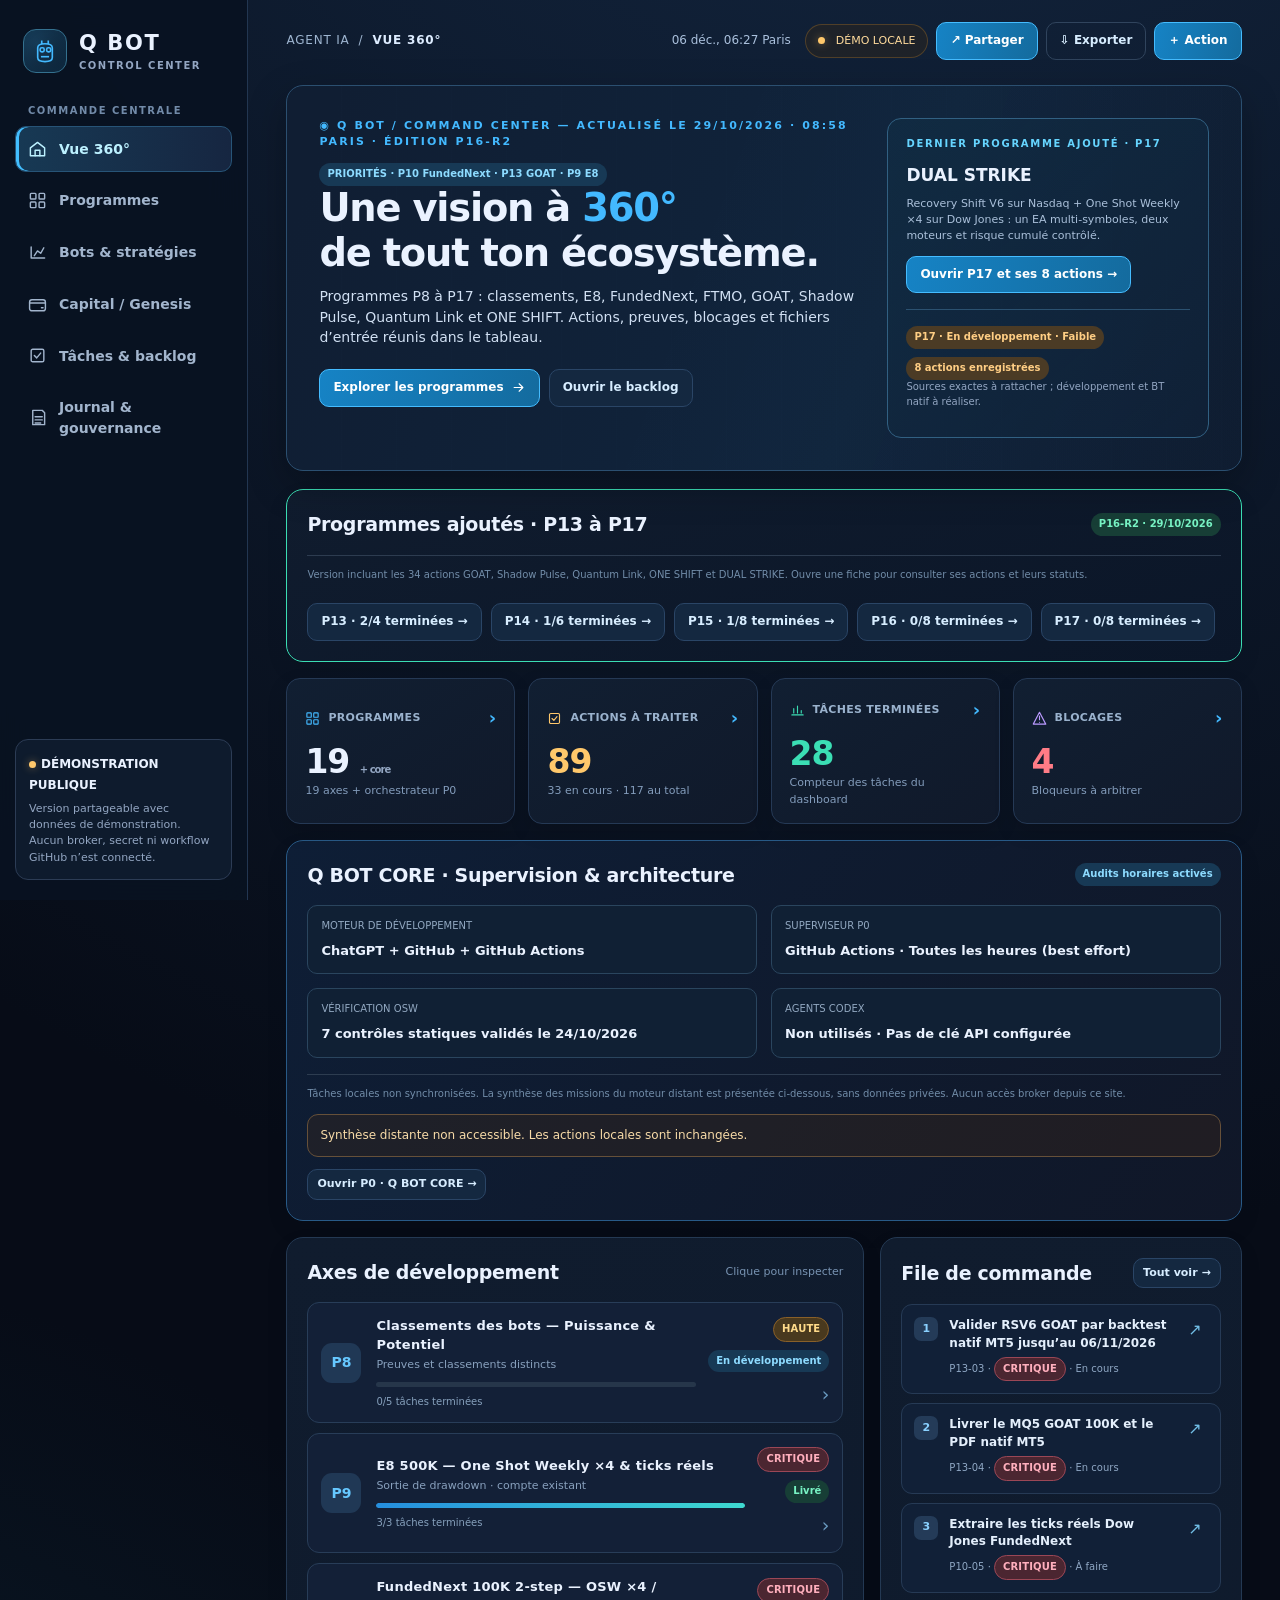
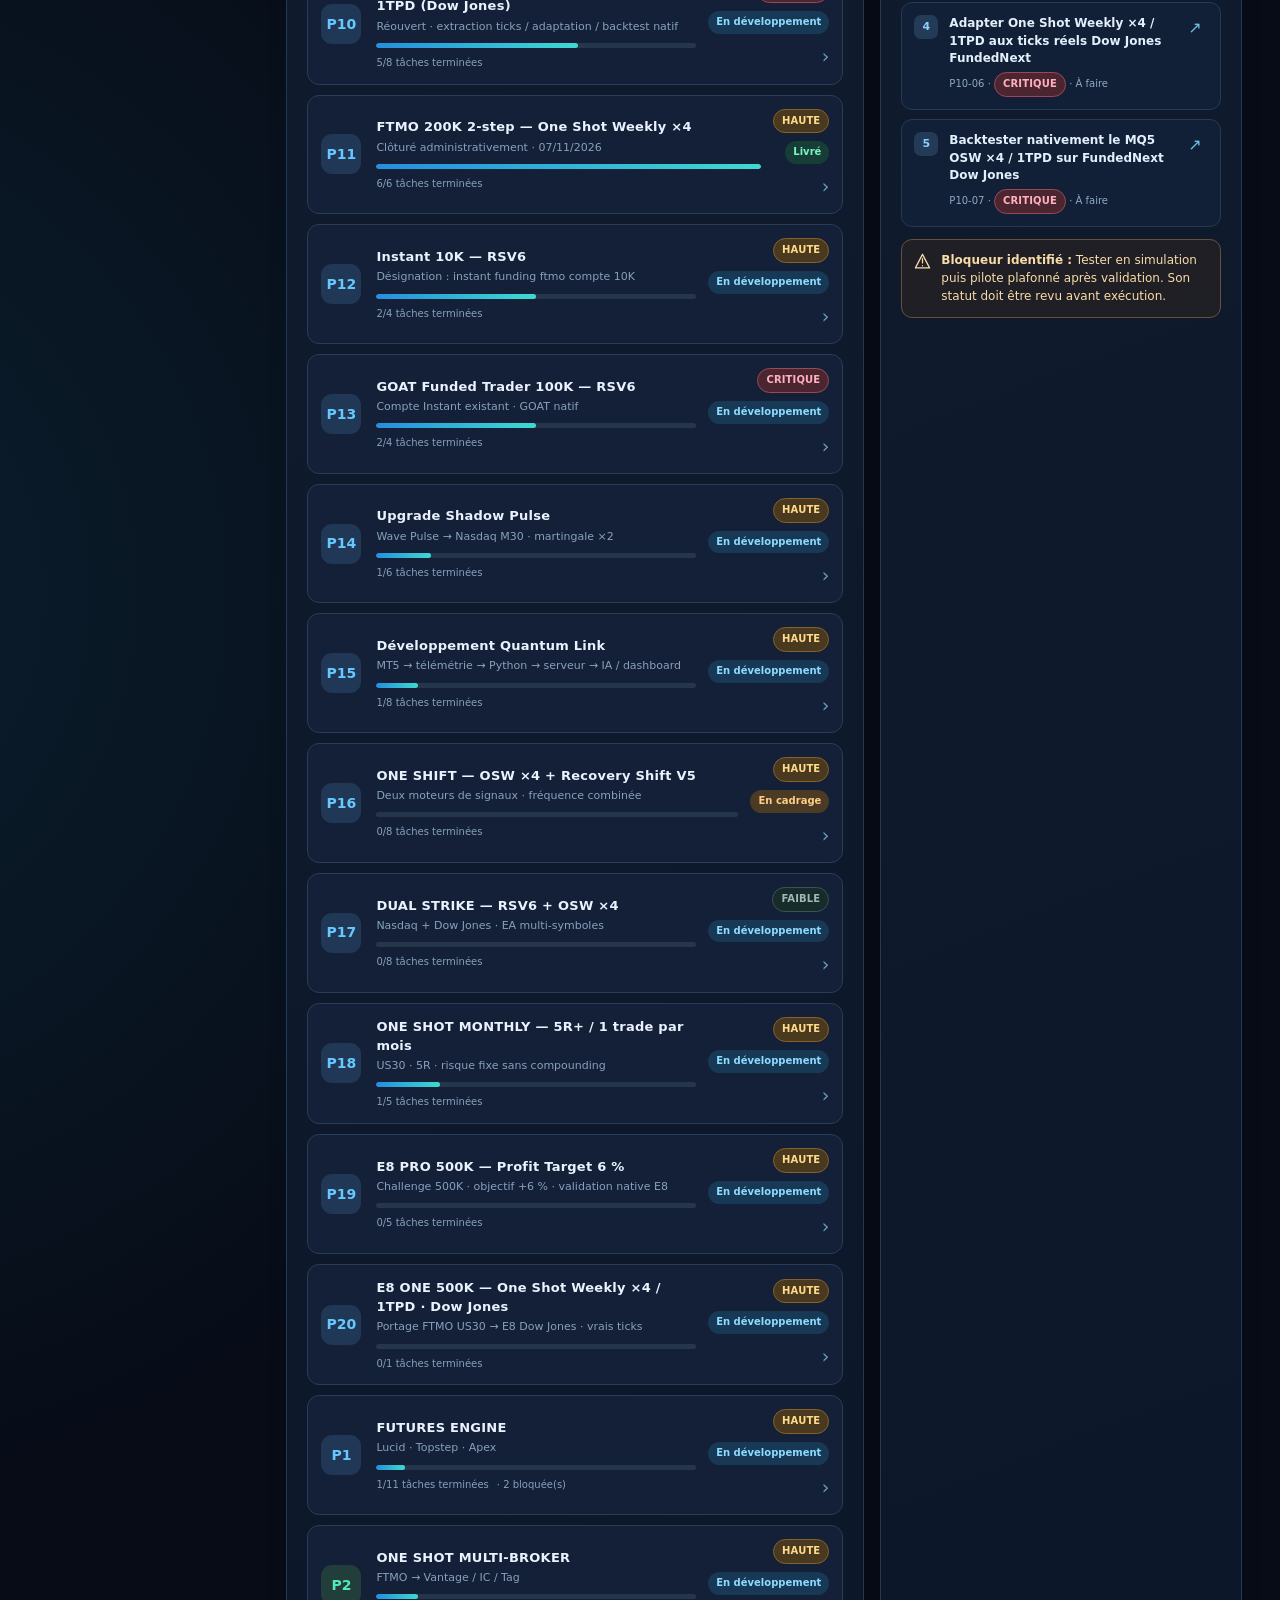
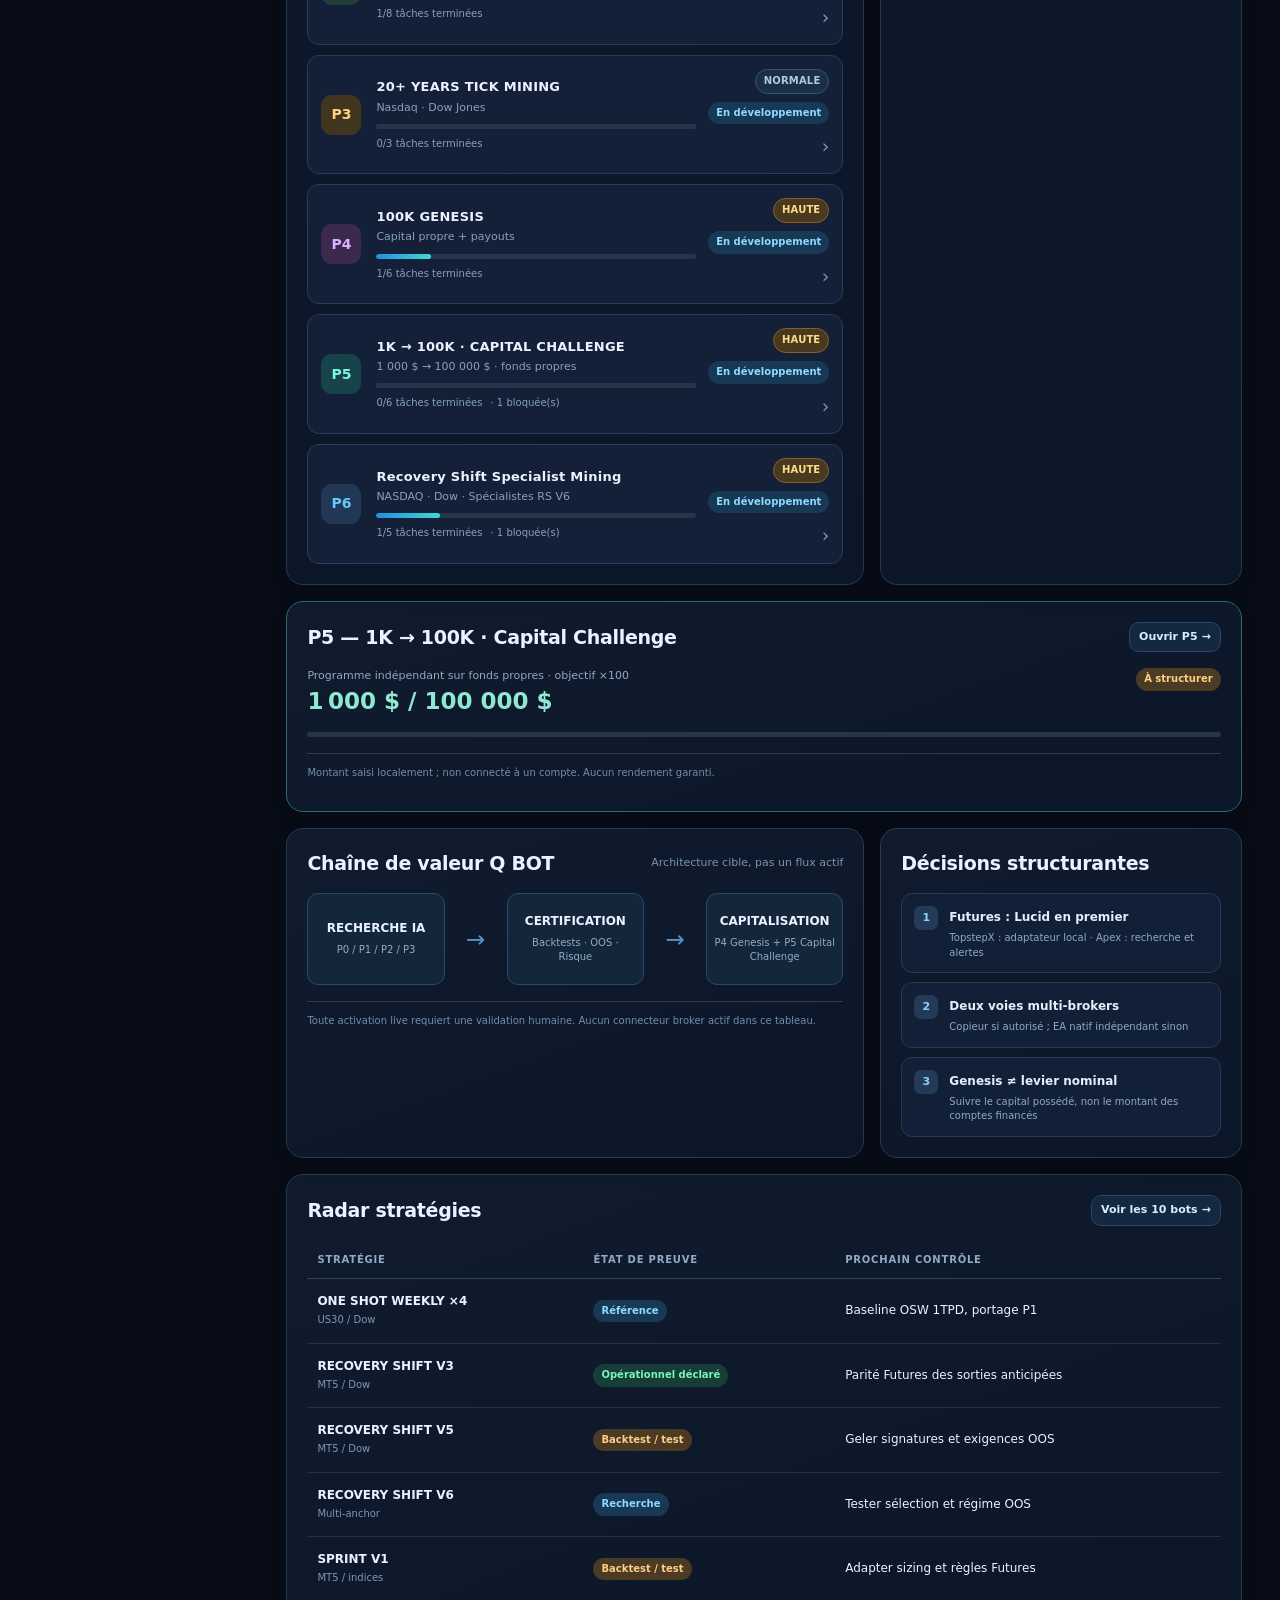
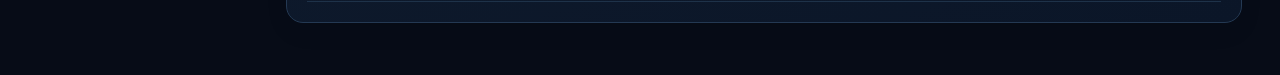
==== commit cbec1585: "Update Q BOT Command Center with London Eye 2026 native MT5 validated run and audit follow-up" ====
--- a/qbot-control-center/index.html
+++ b/qbot-control-center/index.html
@@ -174,6 +174,7 @@
 {name:'SENTRY V8',area:'MT5',status:'testing',proof:'Rapport de validation non inclus dans la démonstration',next:'Audit de transférabilité',project:'P1',confidence:'Rapport à intégrer'},
 {name:'GOL D. ROGER',area:'XAUUSD',status:'research',proof:'Micro-spécialistes, travaux Top10 / Gate C',next:'Recherche distincte du périmètre Futures initial',project:'P3',confidence:'Expérimental'},
 {name:'OPEN UNION MONTHLY',area:'Indices',status:'testing',proof:'Résultats historiques non inclus dans la démonstration',next:'Documenter et vérifier la série',project:'P0',confidence:'Déclarée'},
+{name:'LONDON EYE v1.30',area:'US100.cash · FTMO · M1',status:'testing',proof:'Backtest natif MT5 2026 exécuté avec succès le 08/11/2026 (GitHub Actions #42479308452, tentative 2), Model=4 ticks réels ; rapport HTML/PDF généré. Succès du workflow ≠ rentabilité démontrée.',next:'Extraire les statistiques nettes du PDF et auditer les transactions, les horaires serveur et le risque effectivement pris.',project:'P0',confidence:'Rapport natif disponible'},
 {name:'FTMO 15D',area:'Indices',status:'testing',proof:'Campagne gelée 2023–2025 et OOS 2026 revendiqués',next:'Contrôle et archivage des rapports',project:'P0',confidence:'BT à vérifier'}
 ],accounts:[
 {name:'Compte prop firm (exemple)',kind:'Prop firm',status:'planned',details:'Connexion et état non renseignés',source:'Données de démonstration'},
@@ -618,8 +619,32 @@
   }
   return migrateP9DeliveryClosure20261107(migrateOSWActionsStatus20261107(migrateE8RSV5Status(d)));
 }
+function migrateLondonEyeNative20261108(d){
+ const key='LONDON_EYE_NATIVE_2026_RUN_42479308452_ATTEMPT_2';
+ if(d.londonEyeRevision===key)return d;
+ d.strategies=Array.isArray(d.strategies)?d.strategies:[];
+ const seed=SEED.strategies.find(x=>x.name==='LONDON EYE v1.30');
+ const existing=d.strategies.find(x=>x.name==='LONDON EYE v1.30');
+ if(existing){Object.assign(existing,clone(seed));}else if(seed){d.strategies.push(clone(seed));}
+ d.tasks=Array.isArray(d.tasks)?d.tasks:[];
+ const tasks=[
+  {id:'P0-LONDON-EYE-NATIVE-2026',ref:'P0-LE-01',project:'P0',title:'London Eye v1.30 — backtest natif FTMO 2026, rapport HTML/PDF',status:'done',priority:'HAUTE',owner:'Q BOT',note:'Workflow GitHub Actions #42479308452, tentative 2, conclusion success le 08/11/2026. US100.cash M1, 2026-01-01 à 2026-11-08, Model=4 ticks réels, code MQ5 original compilé 0 erreur/0 avertissement, HTML et PDF natifs. Preuve : https://github.com/giniusconcept/QuantLab-Mobile/actions/runs/42479308452 . Aucun rendement ou win rate inventé.'},
+  {id:'P0-LONDON-EYE-PERFORMANCE-AUDIT',ref:'P0-LE-02',project:'P0',title:'London Eye v1.30 — lecture des KPI du rapport et audit des transactions',status:'todo',priority:'NORMALE',owner:'Q BOT Audit',note:'Examiner profit net, profit factor, win rate, drawdown, calendrier mensuel et éventuels écarts d’horaires/risk sizing. Ne pas assimiler une conclusion GitHub success à la profitabilité.'}
+ ];
+ for(const task of tasks){if(!d.tasks.some(x=>x.id===task.id))d.tasks.push(task);}
+ d.events=Array.isArray(d.events)?d.events:[];
+ if(!d.events.some(x=>String(x.text||'').includes('London Eye v1.30 — backtest natif MT5 2026 confirmé'))){
+   d.events.unshift({at:'08/11/2026 20:40',text:'London Eye v1.30 — backtest natif MT5 2026 confirmé (GitHub Actions #42479308452 / tentative 2, succès), rapport HTML/PDF disponible ; revue des KPI restant à faire.'});
+ }
+ d.notes=Array.isArray(d.notes)?d.notes:[];
+ if(!d.notes.some(x=>String(x.text||'').includes('London Eye / FTMO / native 2026'))){
+   d.notes.unshift({at:'2026-11-08',text:'London Eye / FTMO / native 2026 : protocole exécuté sur ticks réels Model=4 ; rapport original obtenu. Preuve : run #42479308452 tentative 2. Le statut succès documente la génération des livrables, pas les performances.'});
+ }
+ d.londonEyeRevision=key;
+ return d;
+}
 state.projects=state.projects.filter(p=>p.id!=='P7');state.tasks=state.tasks.filter(t=>t.project!=='P7');
-state=migrateNomenclature(migratePortfolioKickoff(migrateP4Genesis(migrateP2Queued(migrateP1RSV5(migrateP6(migrateP5(state)))))));state=migrateP20DowOnly20261107(migrateP20E8One20261107(migrateP19E8Pro6Pct20261107(migrateP4Remove05to08_20261107(migrateP4PayoutFinancing20261107(migrateP18OneShotMonthly20261107(migrateP13Status20261107(migrateP10OSWFundedNext20261107(migrateP10AdministrativeClosure20261107(migrateP11AdministrativeClosure20261107(migrateNomenclature(migrateAccountPrograms(state))))))))))));try{localStorage.setItem(STORAGE_KEY,JSON.stringify(state))}catch{}
+state=migrateNomenclature(migratePortfolioKickoff(migrateP4Genesis(migrateP2Queued(migrateP1RSV5(migrateP6(migrateP5(state)))))));state=migrateP20DowOnly20261107(migrateP20E8One20261107(migrateP19E8Pro6Pct20261107(migrateP4Remove05to08_20261107(migrateP4PayoutFinancing20261107(migrateP18OneShotMonthly20261107(migrateP13Status20261107(migrateP10OSWFundedNext20261107(migrateP10AdministrativeClosure20261107(migrateP11AdministrativeClosure20261107(migrateNomenclature(migrateAccountPrograms(state))))))))))));state=migrateLondonEyeNative20261108(state);try{localStorage.setItem(STORAGE_KEY,JSON.stringify(state))}catch{}
 let current='home',focused='P9',filter='all',taskFilter='all',query='',toastTimer;
 const pages=[['home','Vue 360°','home'],['programs','Programmes','programs'],['strategies','Bots & stratégies','strategies'],['capital','Capital / Genesis','capital'],['tasks','Tâches & backlog','tasks'],['journal','Journal & gouvernance','journal']];
 function esc(s){return String(s??'').replace(/[&<>"']/g,ch=>({'&':'&amp;','<':'&lt;','>':'&gt;','"':'&quot;',"'":'&#39;'}[ch]))}
